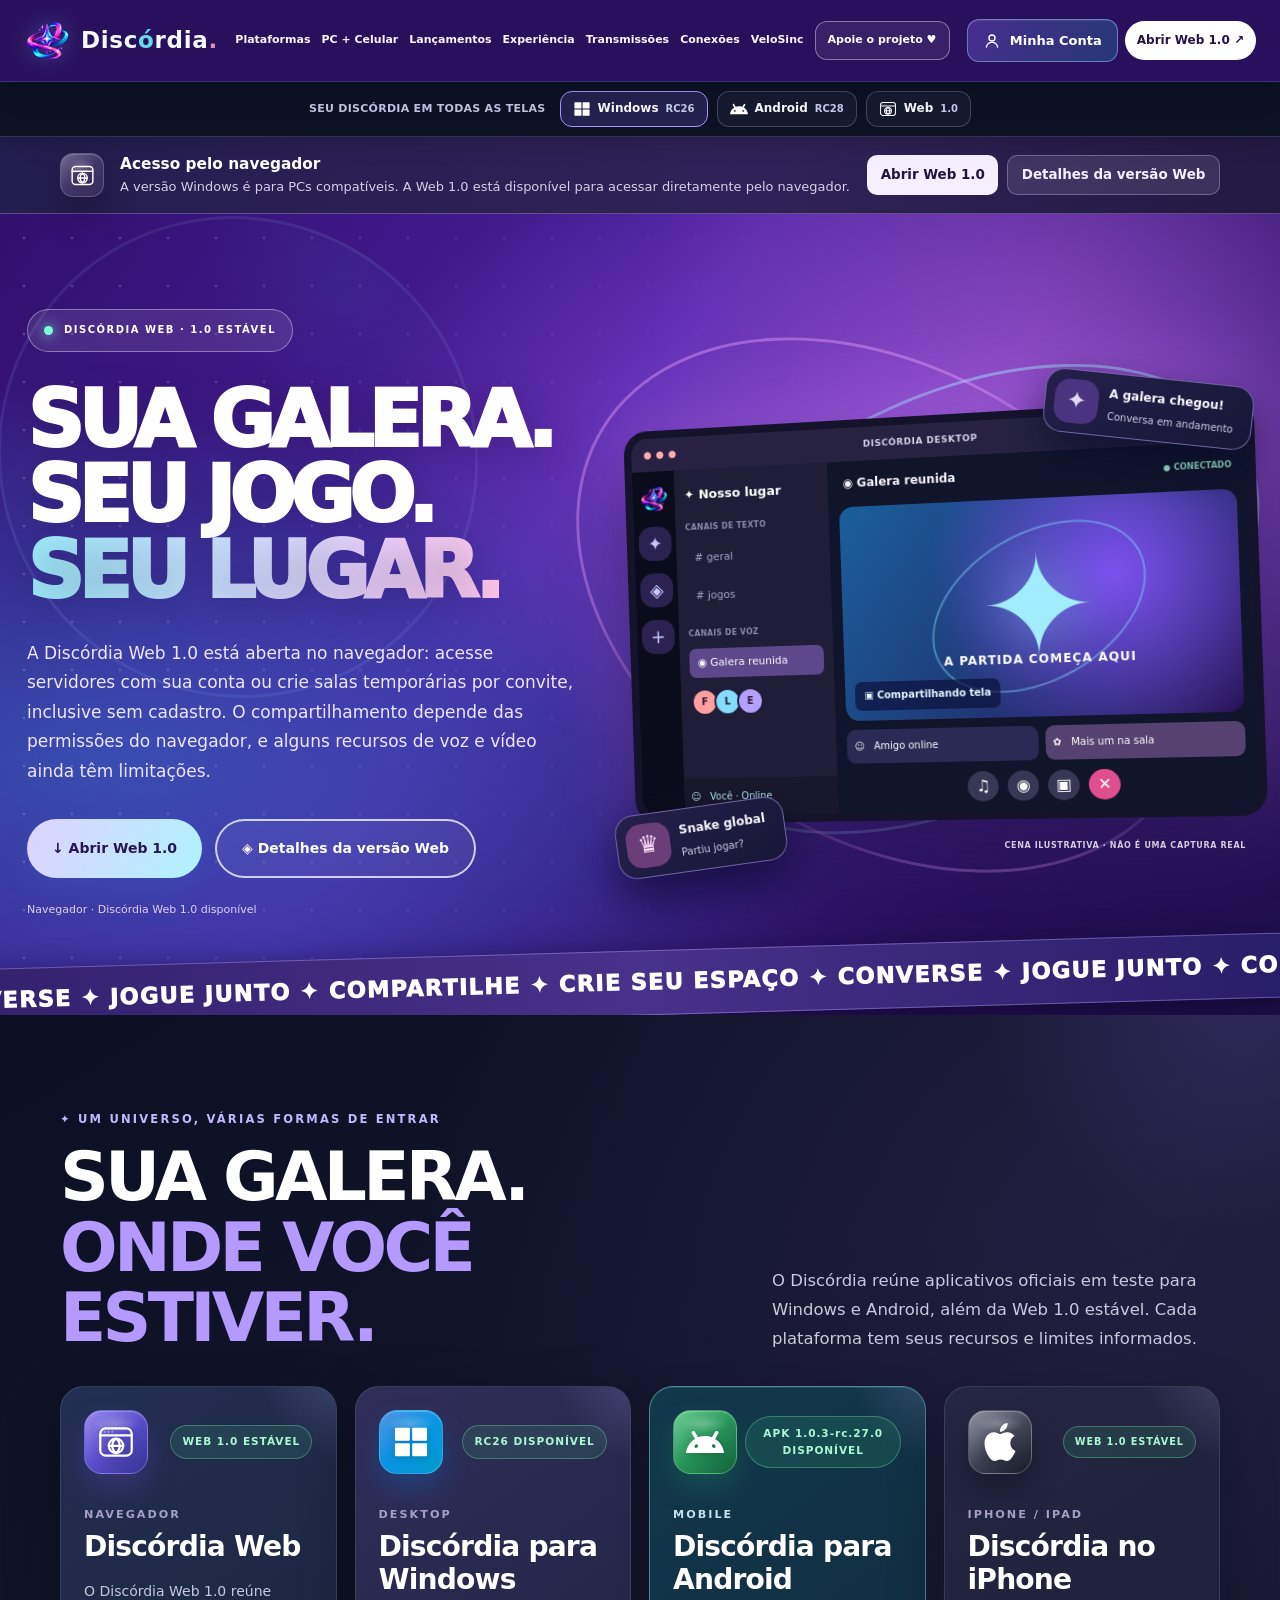
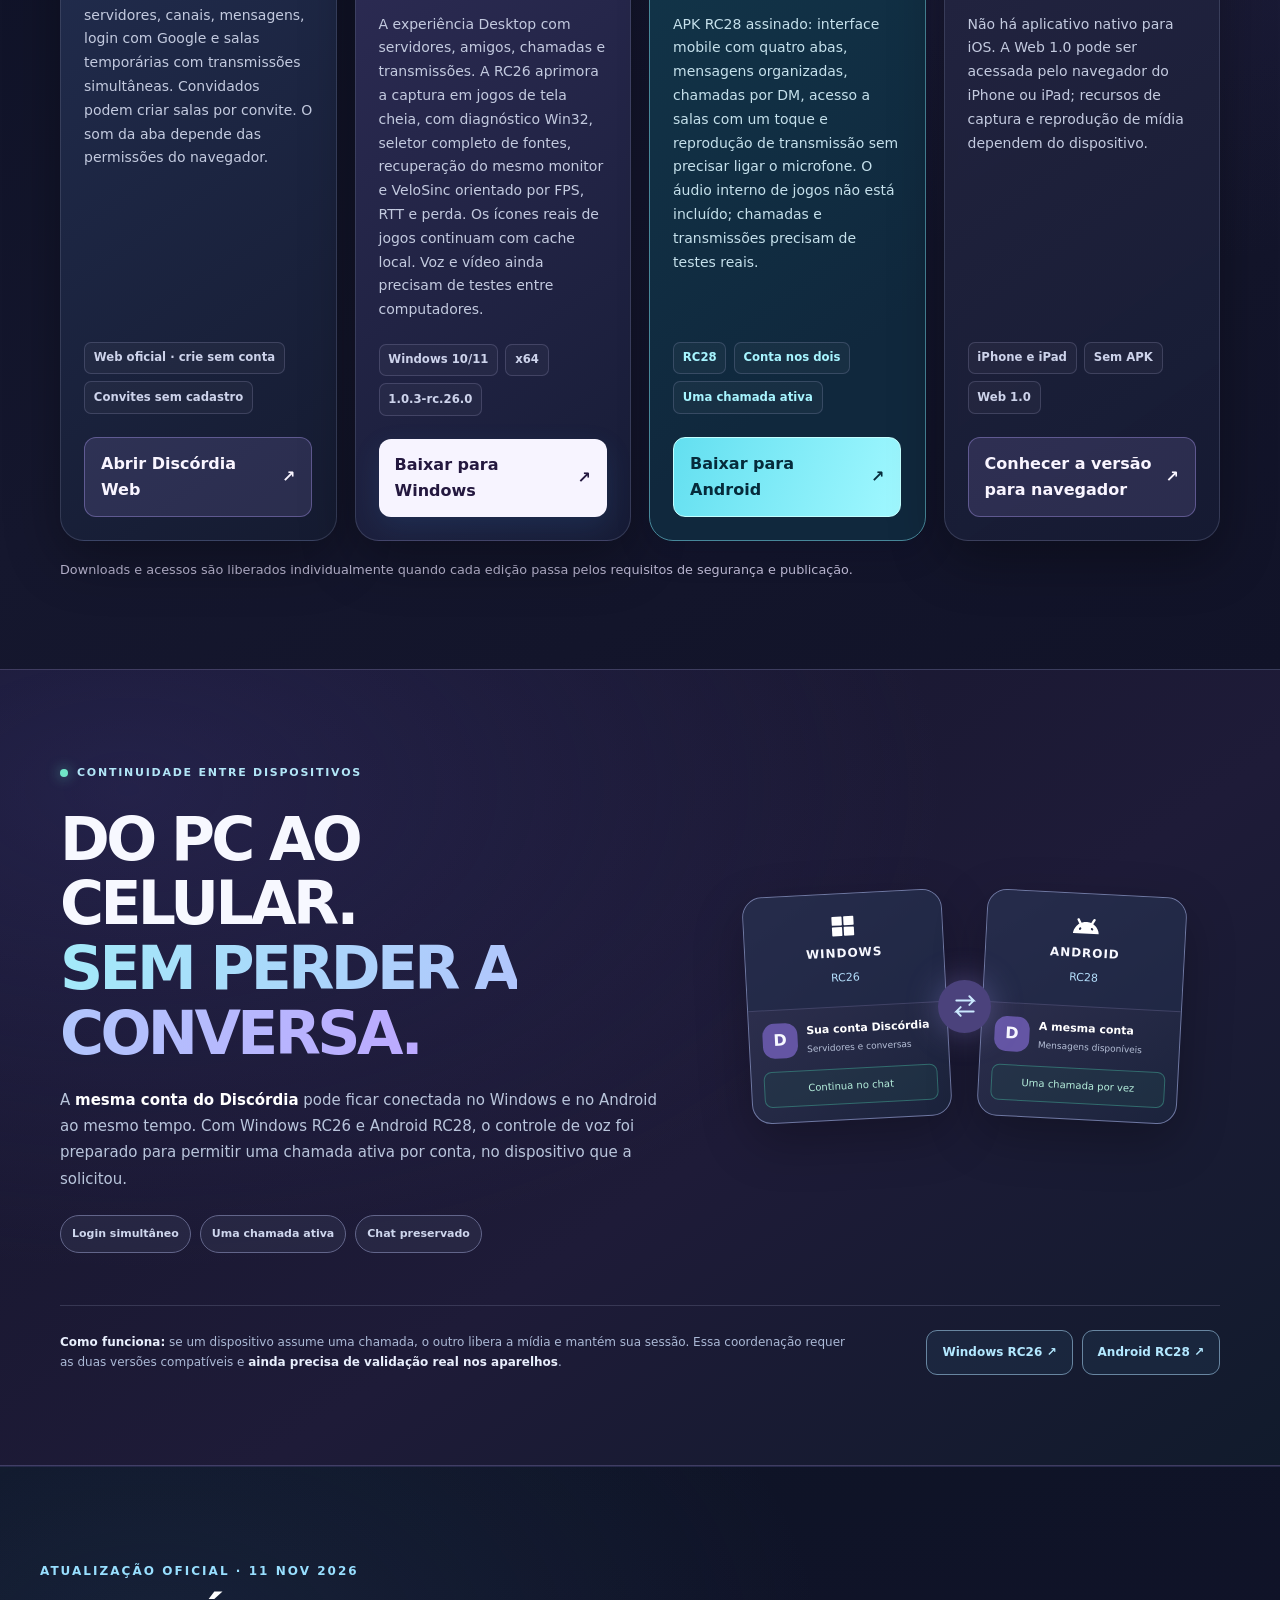
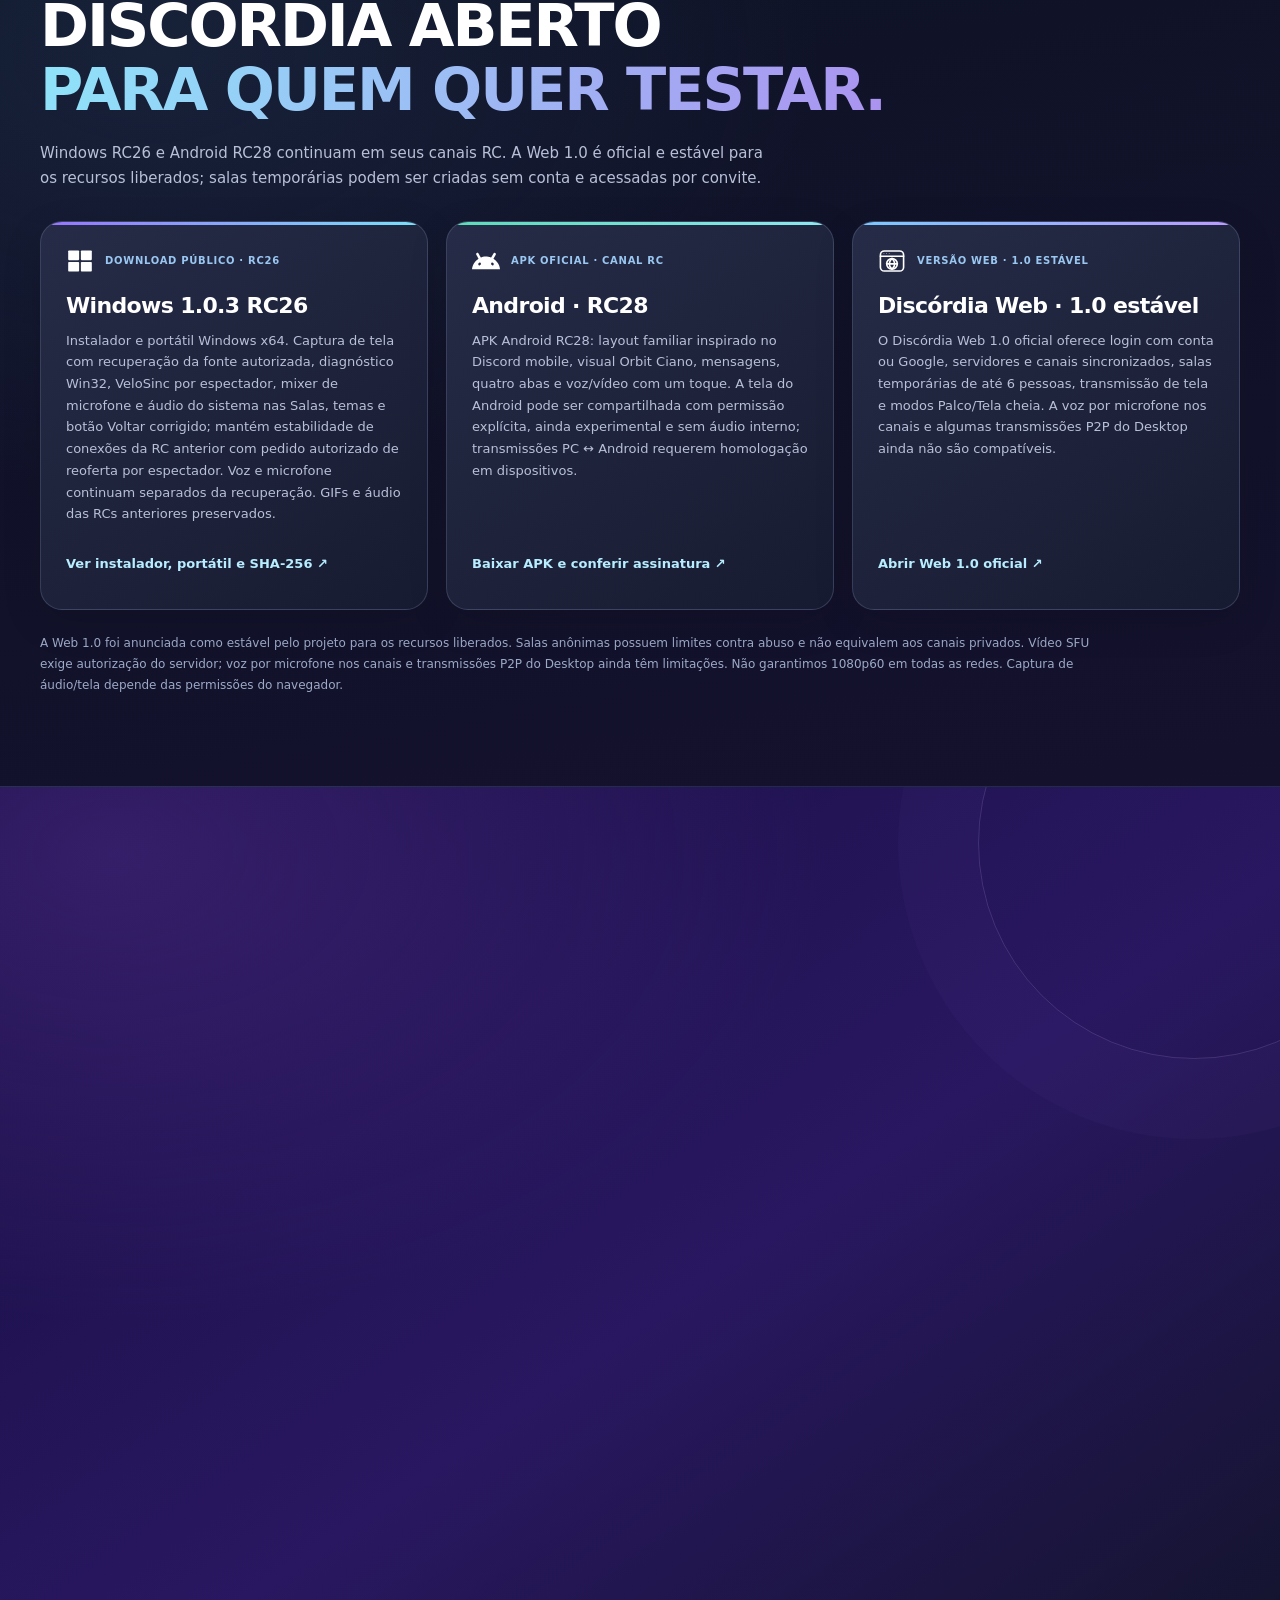
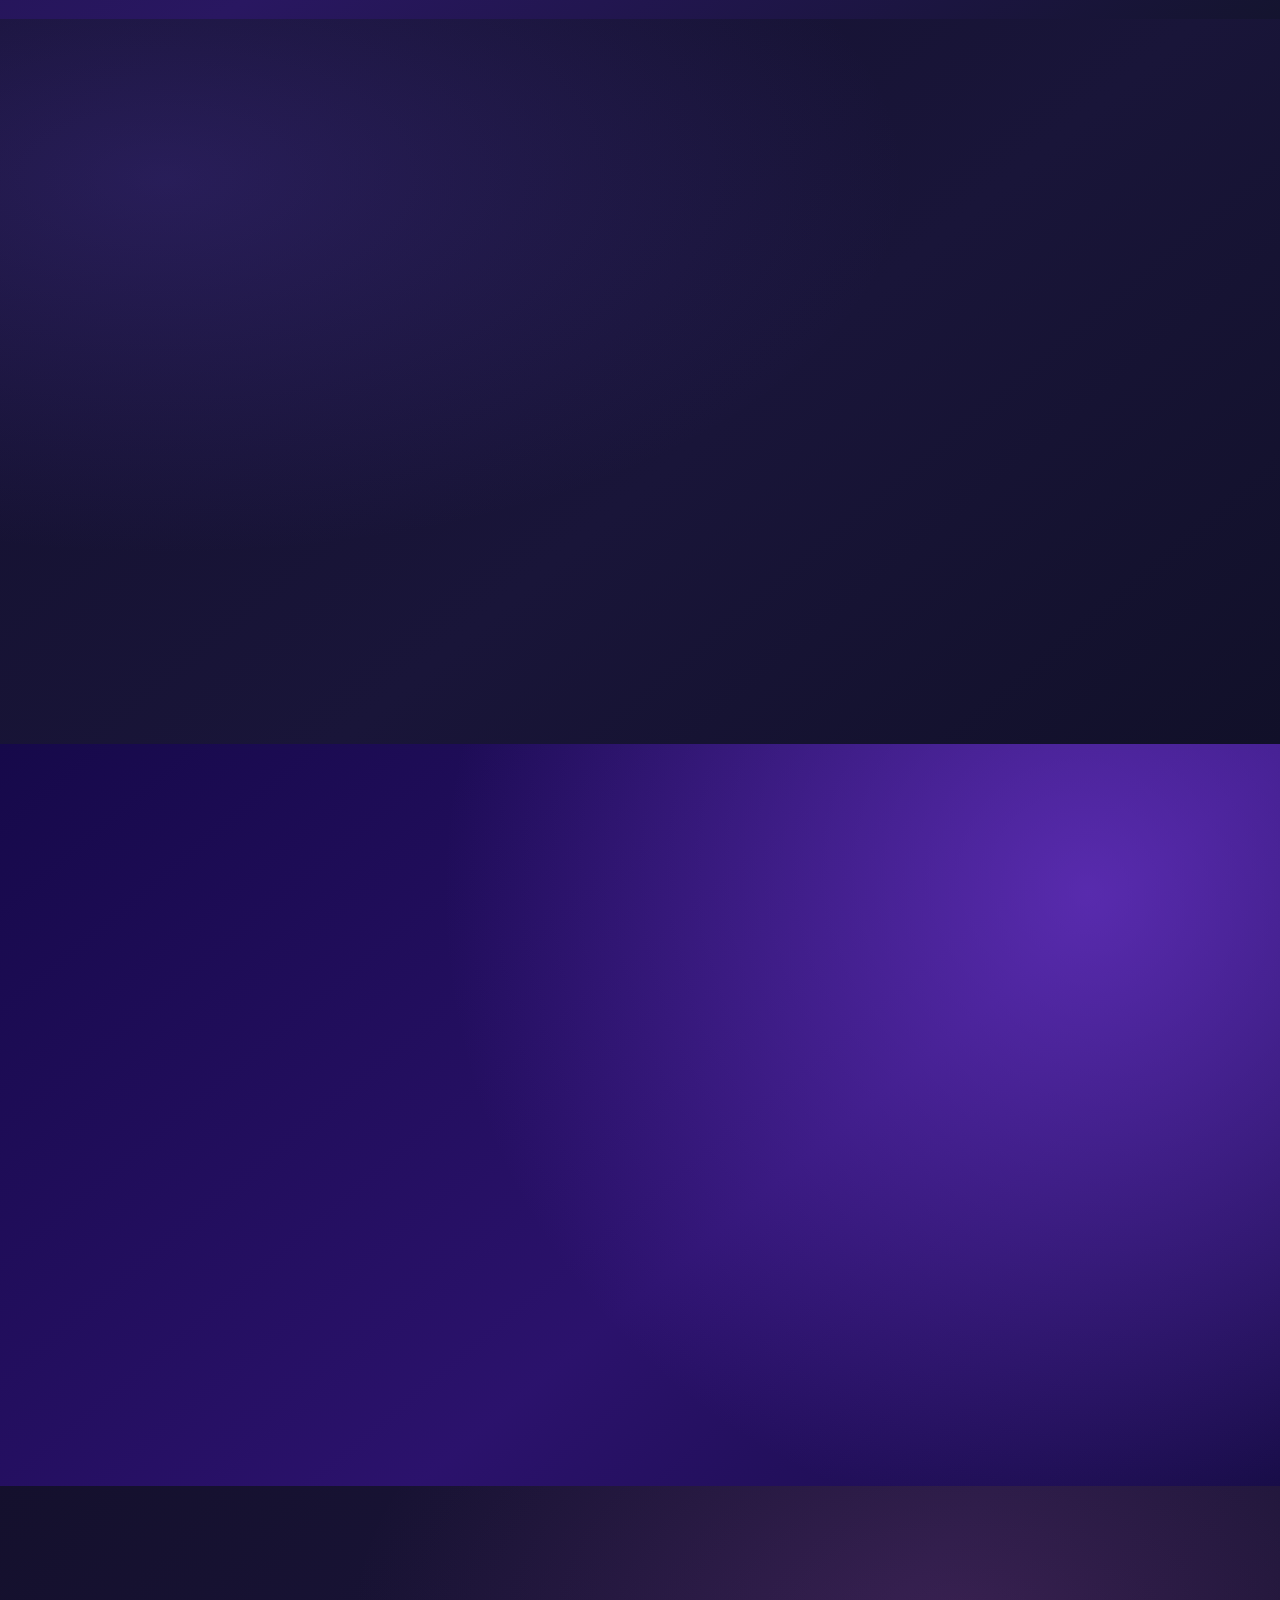
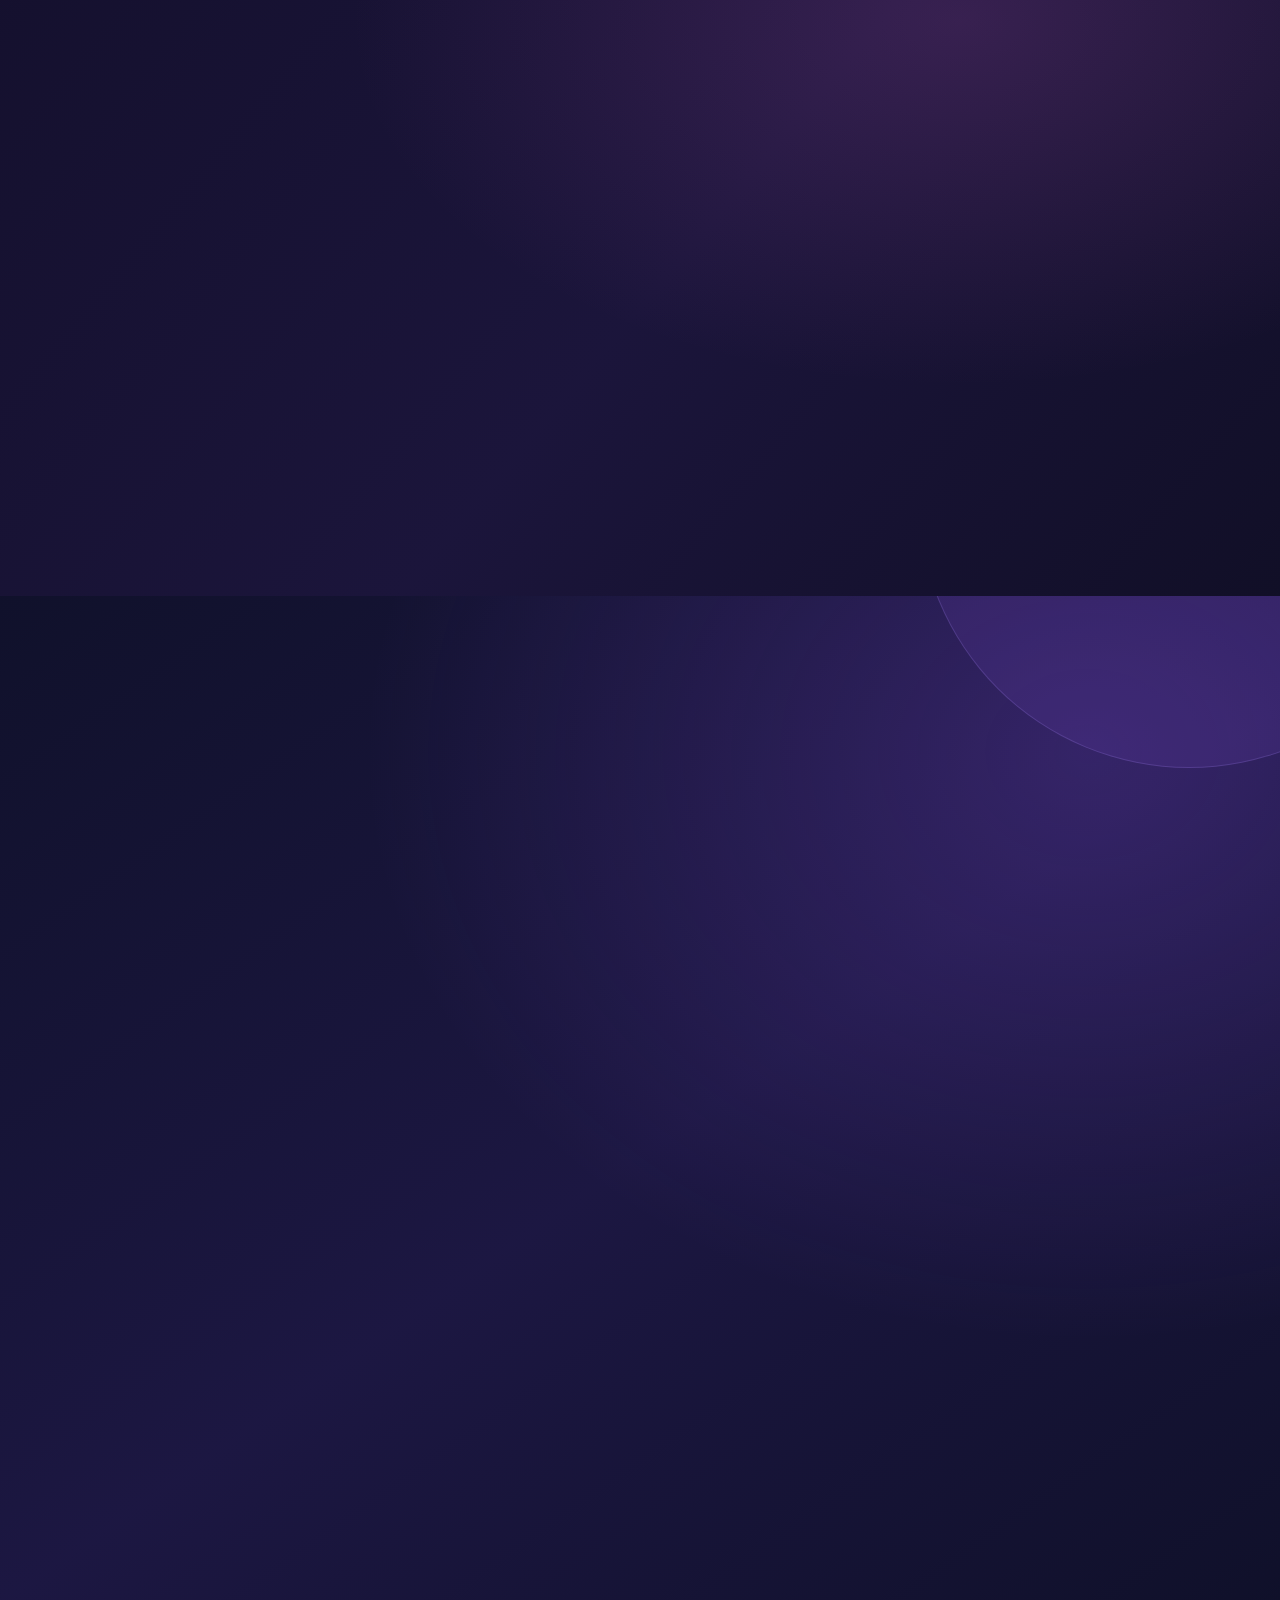
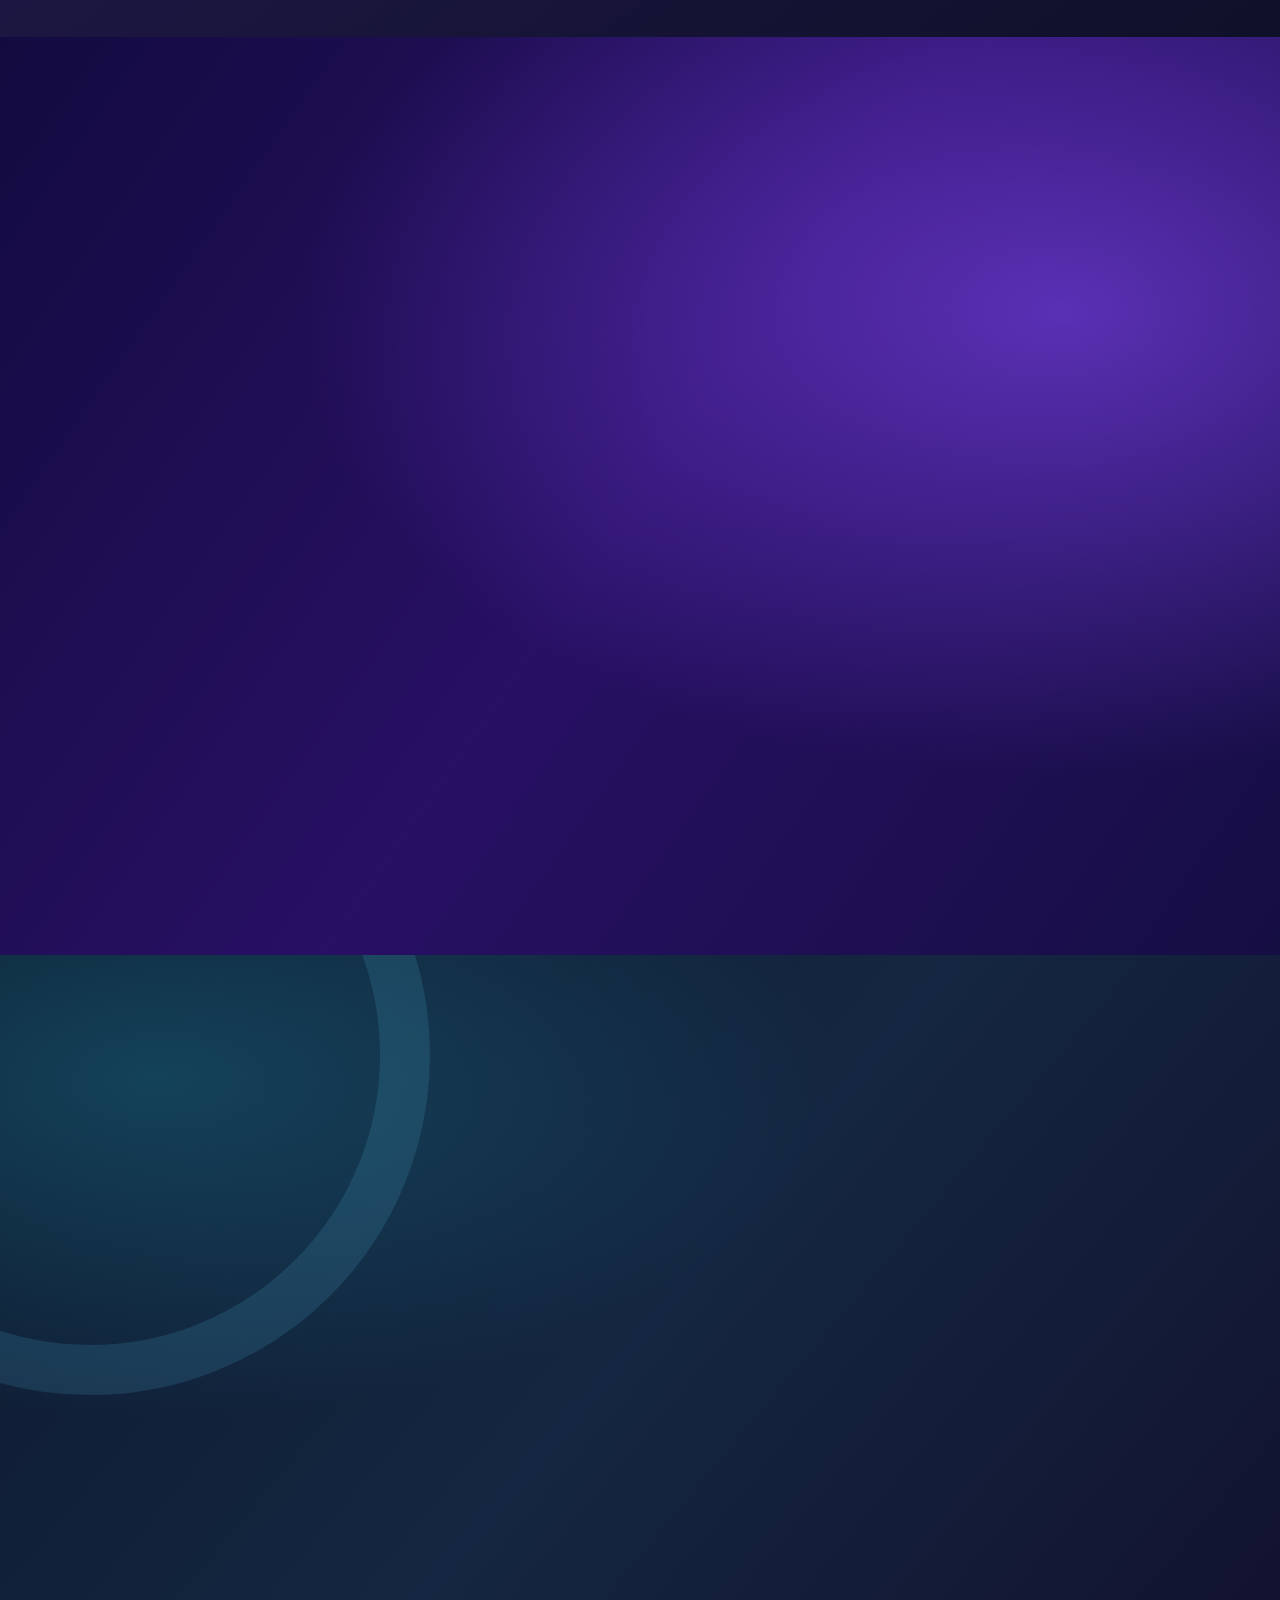
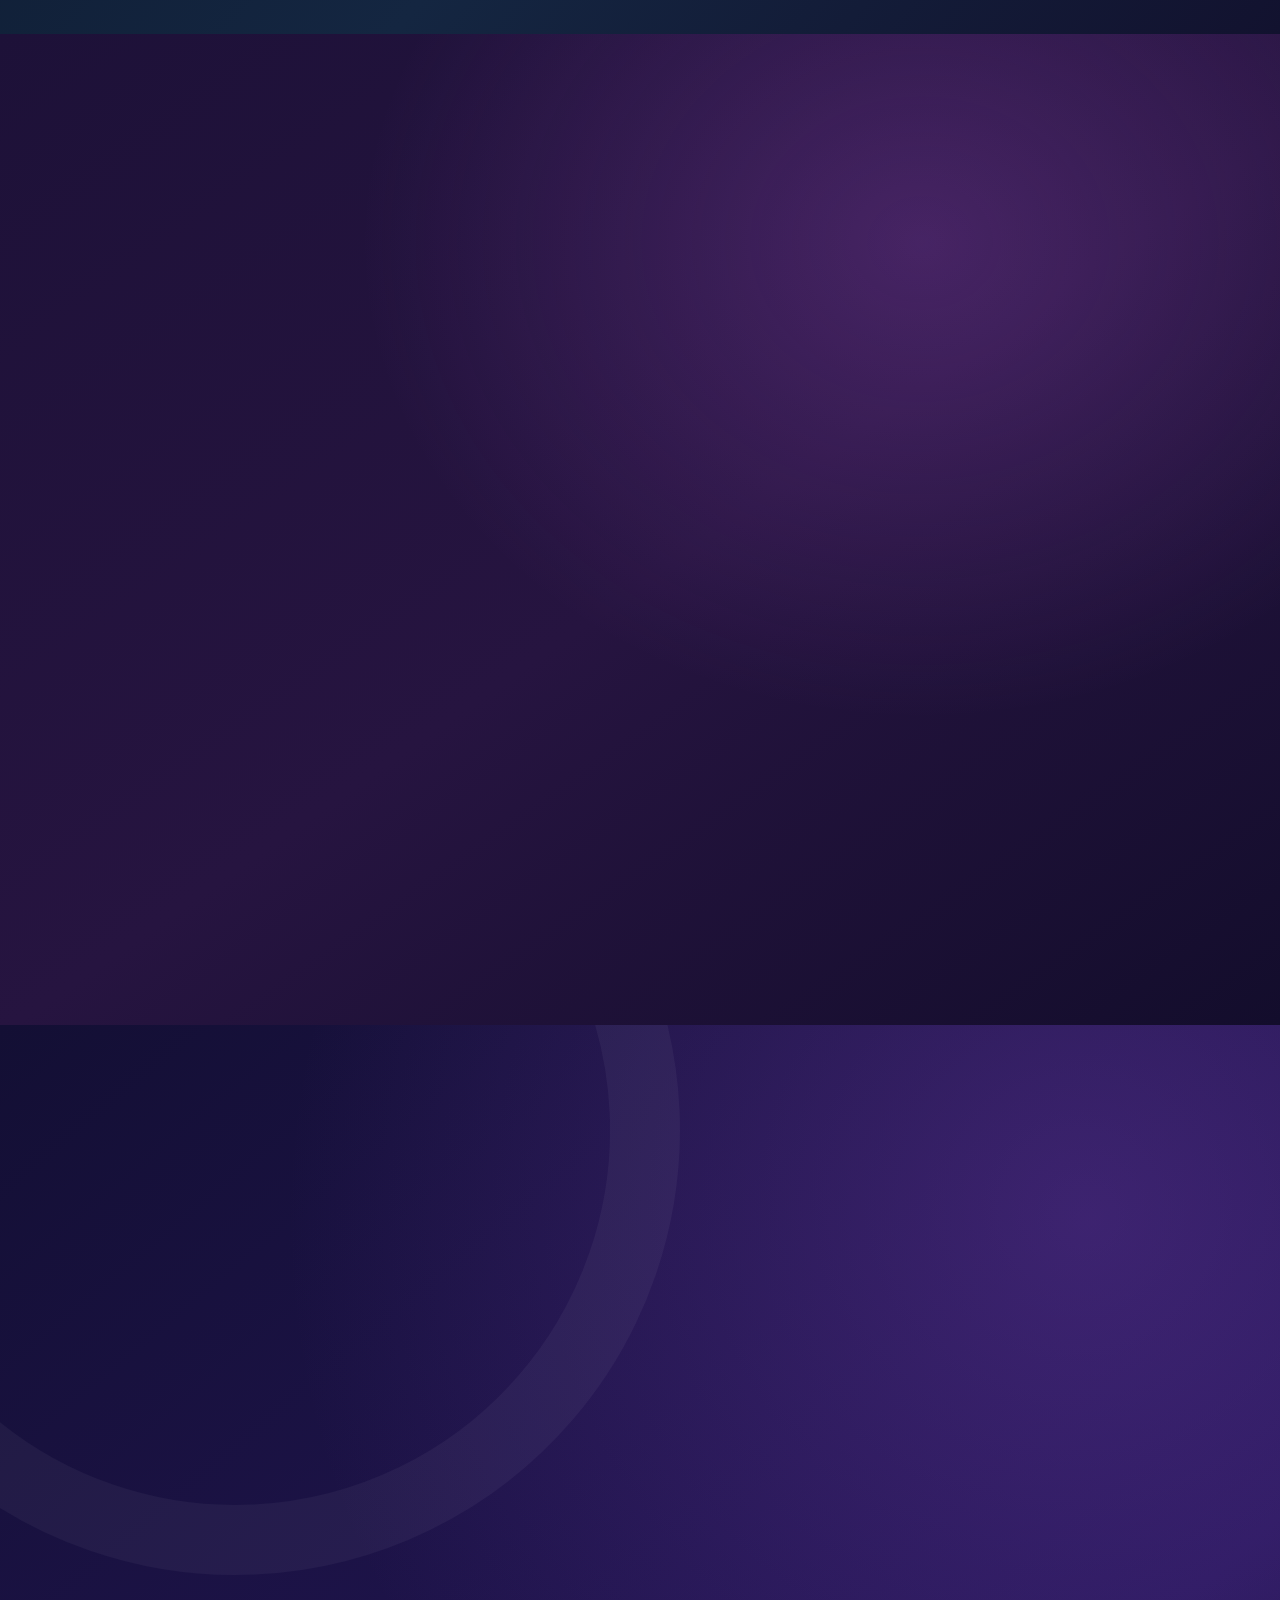
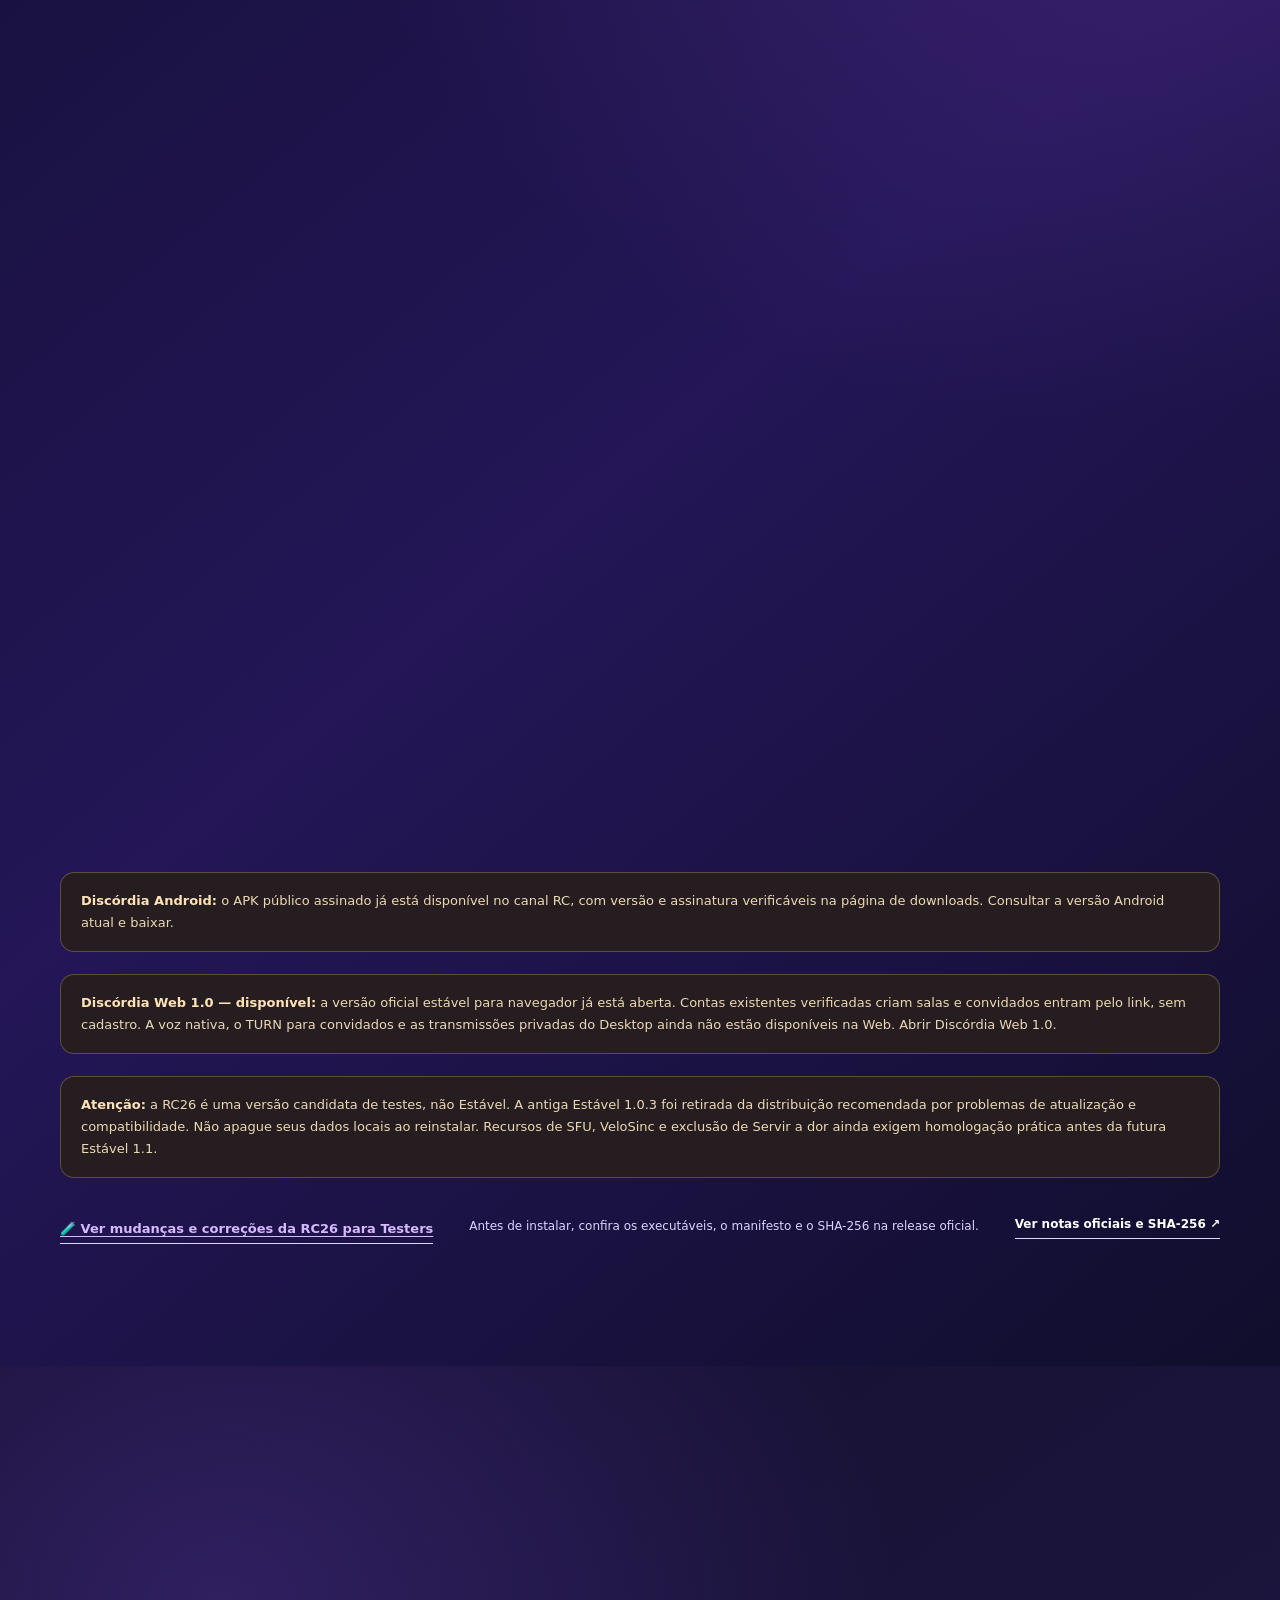
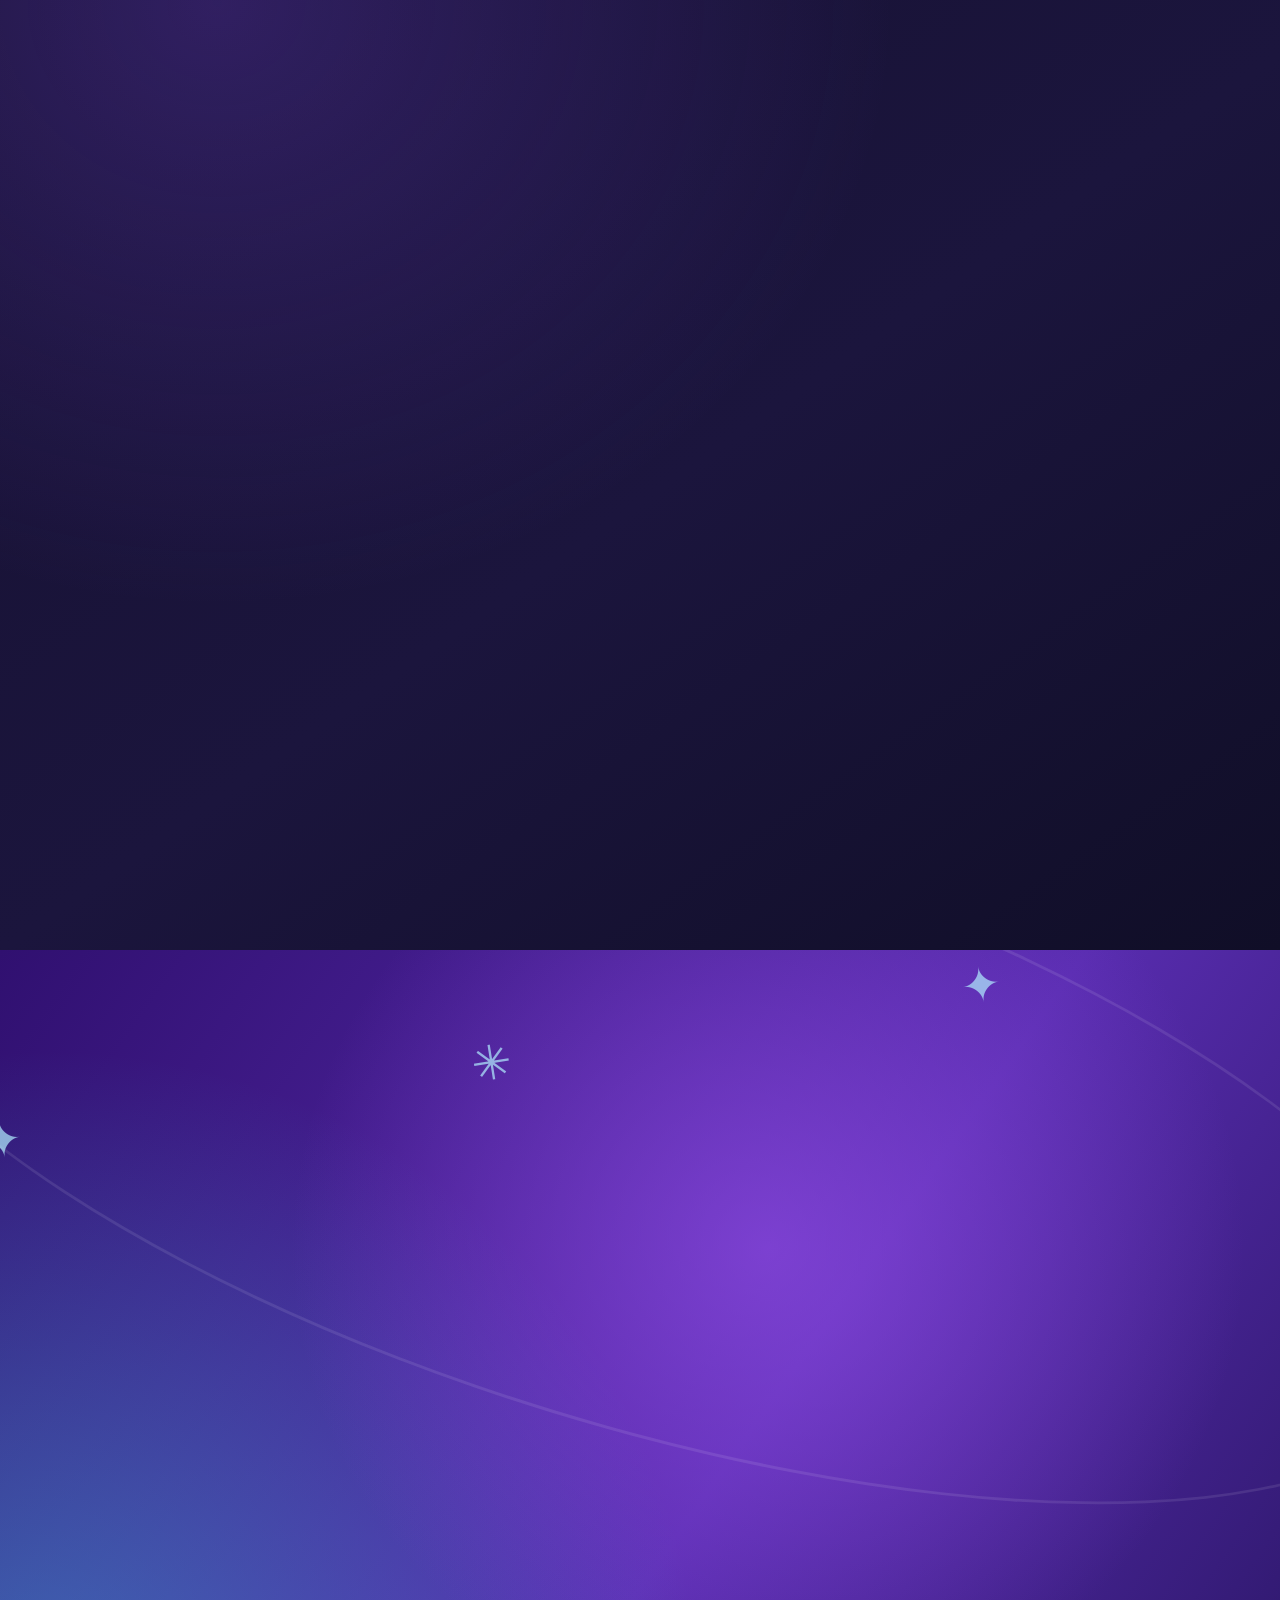
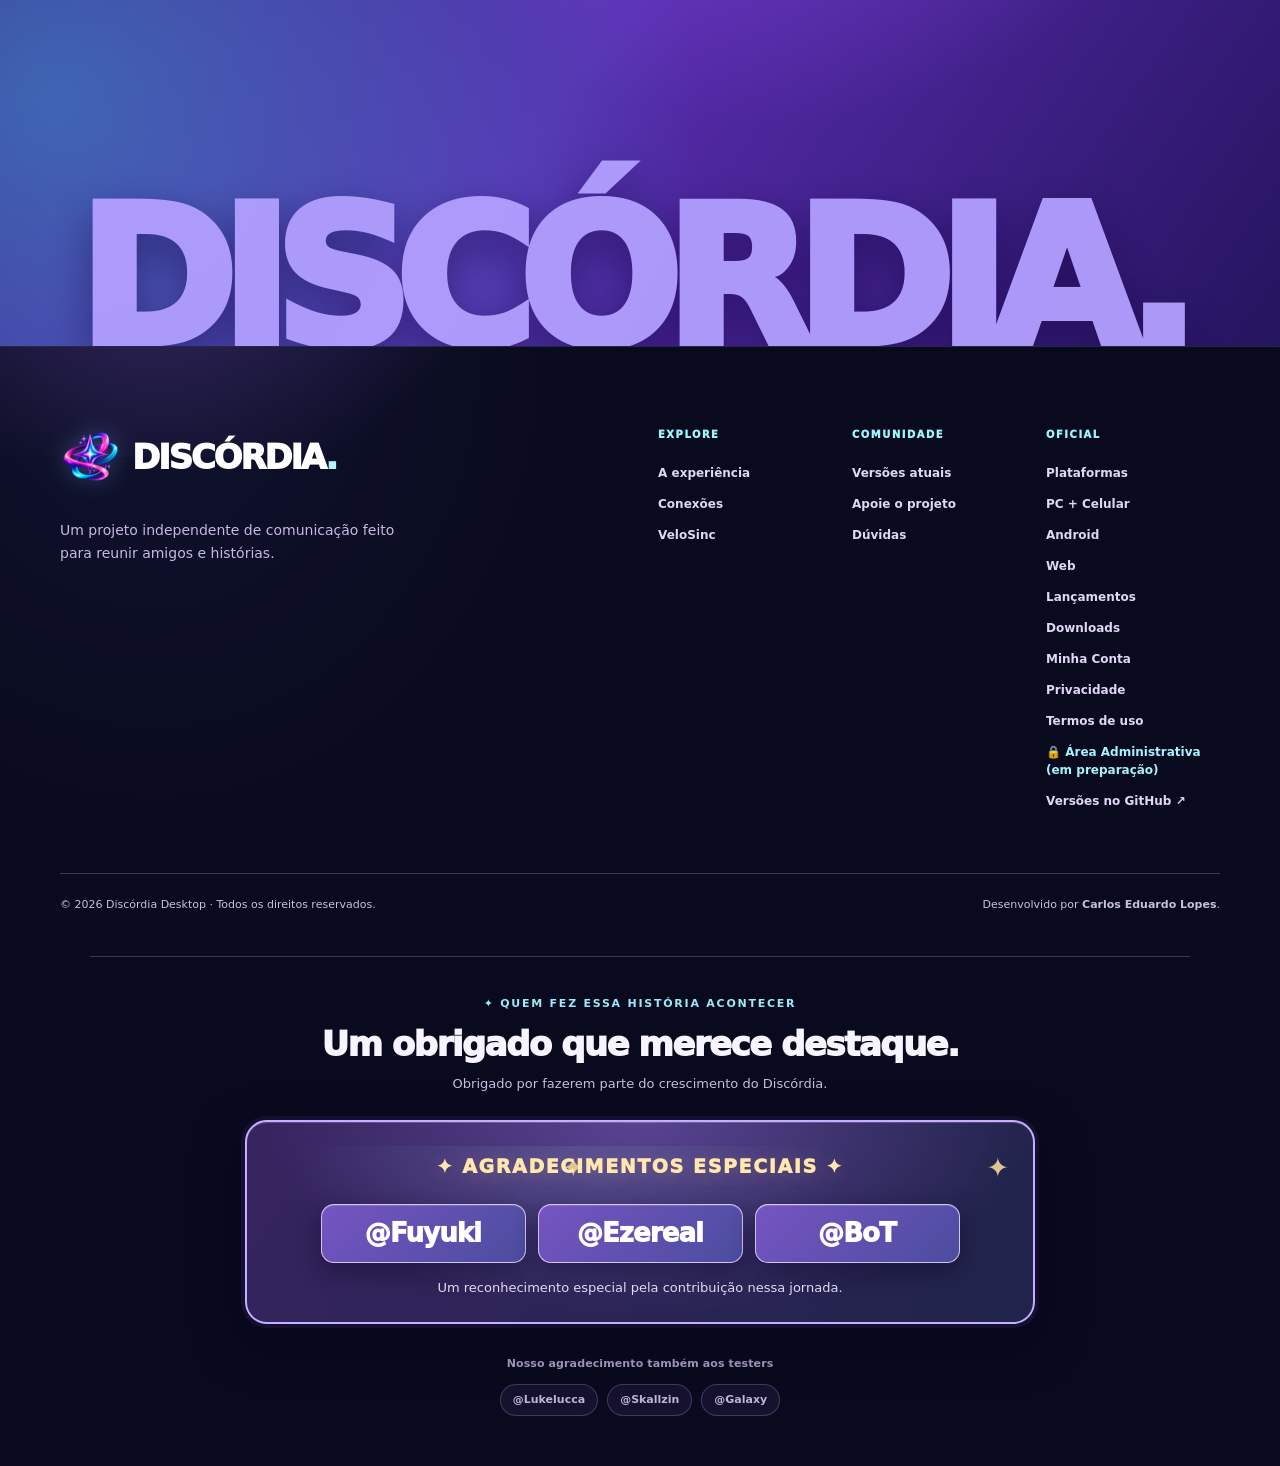
==== index.html @ e5b16519 "site: prepare RC28 Discord-like Android four-tab app and direct calls index.html" ====
<!doctype html>
<html lang="pt-BR">
<head>
<meta charset="utf-8">
<meta name="viewport" content="width=device-width,initial-scale=1">
<meta name="theme-color" content="#0b0d19">
<meta name="description" content="Discórdia para Windows RC26, Android RC28 e Web 1.0 estável. Acesse servidores, salas e transmissões no navegador ou baixe os aplicativos oficiais.">
<meta property="og:title" content="Discórdia Desktop — Seus amigos. Seu universo.">
<meta property="og:description" content="RC26 Windows Testers: Salas no Desktop, ícones reais de jogos, palco, voz e cache offline.">
<meta property="og:type" content="website">
<link rel="canonical" href="https://discordia-ari.pages.dev/">
<meta property="og:url" content="https://discordia-ari.pages.dev/">
<meta property="og:image" content="https://discordia-ari.pages.dev/discordia-identity-2026.webp">
<meta http-equiv="Content-Security-Policy" content="default-src 'none'; script-src 'self'; style-src 'self'; img-src 'self' data: https:; connect-src 'self' https://api.github.com; frame-src https://discordia-contas-573e7.web.app; form-action 'none'; object-src 'none'; base-uri 'self'; upgrade-insecure-requests">
<script src="./legacy-github-pages-redirect.js" data-purpose="legacy-github-pages-redirect"></script>
<link rel="icon" href="./discordia-orbit-app.png" type="image/png">
<link rel="stylesheet" href="./site.css?v=stable102-rc8-20261028">
<link rel="stylesheet" href="./immersive-landing-2026.css?v=full-redesign-20261025">
<link rel="stylesheet" href="./unified-site-2026.css?v=rc17-testers-20261102">
<link rel="stylesheet" href="./dark-finish-2026.css?v=dark-final-20261025">
<link rel="stylesheet" href="./admin-entry.css?v=20261030">
<link rel="stylesheet" href="./site-polish-rc11-20261101.css?v=1">
<script src="./site.js?v=rc26-current-20261111-2" defer></script>
<script src="./account-menu-20261102.js?v=5" defer></script>
<title>Discórdia | Windows, Android e Web · Sua galera em qualquer tela</title>
<link rel="stylesheet" href="./homenagem-testers-especiais-v2-20261101.css">
<link rel="stylesheet" href="./account-entry-20261101.css?v=3">
<link rel="stylesheet" href="./rc17-novidades-20261102.css?v=1">
<link rel="stylesheet" href="./plataformas-20261107.css?v=3">
<link rel="stylesheet" href="./public-release-20261107.css?v=1">
<link rel="stylesheet" href="./site-unified-platforms-20261107.css?v=1">
<link rel="stylesheet" href="./cross-platform-nav-20261107.css?v=1">
<script src="./plataformas-20261107.js?v=8" defer></script>
<link rel="stylesheet" href="./brand-unified-20261108.css">
<link rel="stylesheet" href="./release-showcase-20261110.css?v=2">
<link rel="apple-touch-icon" href="./discordia-orbit-app.png">
<link rel="stylesheet" href="./android/rc27-site-highlights.css?v=rc27-20261111">
</head>
<body class="site26-home">
<a class="skip-link" href="#principal">Pular para o conteúdo</a>
<div class="site-scroll-progress" aria-hidden="true"><span id="site-scroll-progress-bar"></span></div>
<header class="header"><div class="container nav-shell">
  <a href="#inicio" class="brand" aria-label="Discórdia Desktop — início"><img src="./discordia-orbit-app.png" alt="" width="46" height="46"><span>Disc<span class="accent">ó</span>rdia<span class="pink">.</span></span></a>
  <button id="nav-toggle" class="nav-toggle" type="button" aria-controls="nav-main" aria-expanded="false" aria-label="Abrir menu"><span></span><span></span><span></span></button>
  <nav id="nav-main" class="navigation" aria-label="Navegação principal">
    <a href="#plataformas">Plataformas</a><a href="#dois-dispositivos">PC + Celular</a><a href="#acesso-publico">Lançamentos</a><a href="#recursos">Experiência</a><a href="#experiencia">Transmissões</a><a href="#tecnologia">Conexões</a><a href="#velosinc">VeloSinc</a><a class="nav-support" href="#apoie">Apoie o projeto ♥</a><a class="nav-admin-entry" href="https://discordia-admin.netlify.app/" target="_blank" rel="noopener noreferrer" aria-label="Área administrativa em preparação, abre em nova aba"><span aria-hidden="true">🔒</span> Área Admin <small>Em preparação</small></a>
  </nav>
  <div class="nav-actions">
    <div class="nav-account-slot" id="nav-account-slot">
      <a class="nav-account-entry" id="nav-account-entry" href="https://discordia-contas-573e7.web.app/" title="Abrir Minha Conta na mesma aba"
         aria-label="Minha Conta — entrar ou gerenciar sua conta Discórdia na mesma aba">
        <svg viewBox="0 0 24 24" width="18" height="18" fill="none" stroke="currentColor" stroke-width="1.8" stroke-linecap="round" stroke-linejoin="round" aria-hidden="true"><circle cx="12" cy="8" r="4"/><path d="M4.5 20c.9-4.2 3.4-6.2 7.5-6.2s6.6 2 7.5 6.2"/></svg>
        <span class="nav-account-label">Minha Conta</span>
      </a>
      <div class="nav-auth-profile" id="nav-auth-profile" hidden>
        <button class="nav-auth-trigger" id="nav-auth-trigger" type="button" aria-haspopup="menu"
          aria-controls="nav-auth-menu" aria-expanded="false">
          <span class="nav-auth-avatar" id="nav-auth-avatar" aria-hidden="true">D</span>
          <span class="nav-auth-name" id="nav-auth-name">Sua conta</span>
          <span class="nav-auth-arrow" aria-hidden="true">⌄</span>
        </button>
        <div class="nav-auth-menu" id="nav-auth-menu" role="menu" hidden>
          <span class="nav-auth-handle" id="nav-auth-handle"></span>
          <button id="nav-auth-go-account" type="button" role="menuitem">◉ <span>Minha Conta</span></button>
          <button id="nav-auth-signout" class="nav-auth-signout" type="button" role="menuitem">↪ <span>Sair da conta</span></button>
        </div>
      </div>
    </div>
    <a id="device-nav-cta" class="nav-button" href="#downloads">Baixar para Windows <span aria-hidden="true">↗</span></a>
  </div>
</div></header>
<nav class="disc-cross-platform" aria-label="Versões e plataformas do Discórdia">
 <div class="disc-cross-platform-inner">
  <span class="disc-cross-platform-lead">SEU DISCÓRDIA EM TODAS AS TELAS</span>
  <a class="disc-cross-platform-link" href="#downloads" aria-current="page" title="Discórdia Desktop RC26 para Windows"><img src="./platform-icons/windows.svg" alt="" width="18" height="18">Windows <small>RC26</small></a>
  <a class="disc-cross-platform-link" href="./android/" title="Discórdia Android: APK oficial disponível"><img src="./platform-icons/android.svg" alt="" width="18" height="18">Android <small>RC28</small></a>
  <a class="disc-cross-platform-link" href="./web/" title="Discórdia Web pública disponível"><img src="./platform-icons/web.svg" alt="" width="18" height="18">Web <small>1.0</small></a>
 </div>
</nav>
<main id="principal">
<div class="dp-device-prompt" id="device-prompt" hidden role="region" aria-label="Acesso recomendado para seu dispositivo">
 <div class="container dp-device-prompt-inner">
  <span class="dp-device-prompt-icon dp-brand-icon dp-brand-icon--windows" id="device-prompt-icon" aria-hidden="true"><img id="device-prompt-icon-image" src="./platform-icons/windows.svg" alt="" width="24" height="24"></span>
  <div class="dp-device-prompt-copy"><strong id="device-prompt-title"></strong><span id="device-prompt-description"></span></div>
  <div class="dp-device-prompt-actions">
   <a id="device-prompt-cta" class="dp-device-prompt-primary" href="#downloads">Baixar para Windows</a>
   <a id="device-prompt-alternative" class="dp-device-prompt-secondary" href="./web/">Conhecer versão Web</a>
  </div>
 </div>
</div>
  
<section class="n26-hero" id="inicio" aria-labelledby="hero-title">
  <div class="n26-sky" aria-hidden="true"></div>
  <div class="container n26-hero-grid">
    <div class="n26-hero-copy">
      <span class="n26-tag"><span class="n26-live-dot"></span><span id="release-hero-badge">RC26 · VERSÃO CANDIDATA DISPONÍVEL</span></span>
      <h1 id="hero-title">SUA GALERA.<br>SEU JOGO.<br><em>SEU LUGAR.</em></h1>
      <p id="release-hero-description">A <strong>RC26 Windows</strong> adiciona um diagnóstico nativo de jogos em tela cheia e seleção de todos os monitores nas Salas, com prévia e autorização explícita. A captura do Windows recupera a mesma fonte quando falha; o <strong>VeloSinc</strong> adapta qualidade por espectador e o novo mixer protege o microfone. Crie ou entre por convite na própria janela, com espaço para palco, transmissões, microfone, chat, participantes e áudio de tela opcional. Mantém o servidor de convites da Web, sem carregar outra interface ou criar um navegador adicional. Os jogos reconhecidos usam identidade unificada, ícones quadrados e cache local; a presença mantém a arte correta mesmo após leituras periódicas. Preserva as melhorias anteriores de conexão, GIFs, áudio e proteção de memória. <strong>Versão candidata para Testers:</strong> a qualidade entre PCs e o consumo de RAM em sessões longas ainda precisam de testes reais.</p>
      <div class="n26-hero-actions"><a id="device-primary-cta" class="n26-btn n26-btn-white" href="#downloads">↓ Baixar para Windows</a><a id="device-secondary-cta" class="n26-btn n26-btn-outline" href="./web/">◈ Conhecer versão Web</a></div>
      <small id="device-platform-detail">Windows 10 e 11 · v1.0.3-rc.26.0 · Versão candidata · Instalador e portátil</small>
    </div>
    <div class="n26-hero-scene" role="img" aria-label="Ilustração conceitual de uma chamada de voz e transmissão no Discórdia, com amigos em uma sala">
      <div class="n26-scene-ring ring-one"></div><div class="n26-scene-ring ring-two"></div>
      <div class="n26-scene-window">
        <div class="n26-window-top"><span class="n26-dots">● ● ●</span> DISCÓRDIA DESKTOP <span>● ONLINE</span></div>
        <div class="n26-window-inside">
          <div class="n26-window-rail"><img src="./discordia-orbit-app.png" alt="" width="45" height="45"><span>✦</span><span>◈</span><span>+</span></div>
          <div class="n26-window-channels"><strong>✦ Nosso lugar</strong><small>CANAIS DE TEXTO</small><span># geral</span><span># jogos</span><small>CANAIS DE VOZ</small><span class="selected">◉ Galera reunida</span><div class="n26-buddies"><i>F</i><i>L</i><i>E</i></div><div class="n26-me">☺ &nbsp; Você · Online</div></div>
          <div class="n26-window-call"><div class="n26-call-head">◉ Galera reunida <b>● CONECTADO</b></div><div class="n26-video"><span class="n26-video-orbit">✦</span><span class="n26-video-title">A PARTIDA COMEÇA AQUI</span><span class="n26-video-caption">▣ Compartilhando tela</span></div><div class="n26-mini-calls"><span>☺ &nbsp; Amigo online</span><span>✿ &nbsp; Mais um na sala</span></div><div class="n26-call-buttons"><span>♫</span><span>◉</span><span>▣</span><span>✕</span></div></div>
        </div>
      </div>
      <div class="n26-float-chip chip-top"><span>✦</span><strong>A galera chegou!</strong><small>Conversa em andamento</small></div>
      <div class="n26-float-chip chip-bottom"><span>♛</span><strong>Snake global</strong><small>Partiu jogar?</small></div>
      <span class="n26-concept-note">CENA ILUSTRATIVA · NÃO É UMA CAPTURA REAL</span>
    </div>
  </div>
  <div class="n26-ribbon"><span>CONVERSE ✦ JOGUE JUNTO ✦ COMPARTILHE ✦ CRIE SEU ESPAÇO ✦ CONVERSE ✦ JOGUE JUNTO ✦ COMPARTILHE ✦</span></div>
</section>


<section class="dp-platforms" id="plataformas" aria-labelledby="dp-heading">
 <div class="container">
  <div class="dp-header">
   <div><span class="dp-kicker">✦ UM UNIVERSO, VÁRIAS FORMAS DE ENTRAR</span>
   <h2 id="dp-heading">SUA GALERA.<br><em>ONDE VOCÊ ESTIVER.</em></h2></div>
   <p>O Discórdia reúne aplicativos oficiais em teste para Windows e Android, além da Web 1.0 estável. Cada plataforma tem seus recursos e limites informados.</p>
  </div>
  <div class="dp-grid">
   <article class="dp-card dp-windows">
    <div class="dp-card-top"><span class="dp-symbol dp-brand-icon dp-brand-icon--windows" aria-hidden="true"><img src="./platform-icons/windows.svg" alt="" width="38" height="38" loading="lazy"></span><span class="dp-status dp-status-live">RC26 DISPONÍVEL</span></div>
    <p class="dp-overline">DESKTOP</p><h3>Discórdia para Windows</h3>
    <p>A experiência Desktop com servidores, amigos, chamadas e transmissões. A RC26 aprimora a captura em jogos de tela cheia, com diagnóstico Win32, seletor completo de fontes, recuperação do mesmo monitor e VeloSinc orientado por FPS, RTT e perda. Os ícones reais de jogos continuam com cache local. Voz e vídeo ainda precisam de testes entre computadores.</p>
    <div class="dp-tags"><span>Windows 10/11</span><span>x64</span><span>1.0.3-rc.26.0</span></div>
    <a class="dp-cta dp-cta-primary" href="#downloads">Baixar para Windows <span aria-hidden="true">↗</span></a>
   </article>
   <article class="dp-card dp-android">
    <div class="dp-card-top"><span class="dp-symbol dp-brand-icon dp-brand-icon--android" aria-hidden="true"><img src="./platform-icons/android.svg" alt="" width="38" height="38" loading="lazy"></span><span class="dp-status dp-status-live" id="dp-android-status" role="status" aria-live="polite">APK PUBLICADO</span></div>
    <p class="dp-overline">MOBILE</p><h3>Discórdia para Android</h3>
    <p>APK RC28 assinado: interface mobile com quatro abas, mensagens organizadas, chamadas por DM, acesso a salas com um toque e reprodução de transmissão sem precisar ligar o microfone. O áudio interno de jogos não está incluído; chamadas e transmissões precisam de testes reais.</p>
    <div class="dp-tags"><span>RC28</span><span>Conta nos dois</span><span>Uma chamada ativa</span></div>
    <a class="dp-cta dp-cta-secondary" href="./android/">Baixar para Android <span aria-hidden="true">↗</span></a>
   </article>
   <article class="dp-card dp-iphone">
    <div class="dp-card-top"><span class="dp-symbol dp-brand-icon dp-brand-icon--apple" aria-hidden="true"><img src="./platform-icons/apple.svg" alt="" width="38" height="38" loading="lazy"></span><span class="dp-status dp-status-live">WEB 1.0 ESTÁVEL</span></div>
    <p class="dp-overline">IPHONE / IPAD</p><h3>Discórdia no iPhone</h3>
    <p>Não há aplicativo nativo para iOS. A Web 1.0 pode ser acessada pelo navegador do iPhone ou iPad; recursos de captura e reprodução de mídia dependem do dispositivo.</p>
    <div class="dp-tags"><span>iPhone e iPad</span><span>Sem APK</span><span>Web 1.0</span></div>
    <a class="dp-cta dp-cta-secondary" href="./web/">Conhecer a versão para navegador <span aria-hidden="true">↗</span></a>
   </article>
   <article class="dp-card dp-web">
    <div class="dp-card-top"><span class="dp-symbol dp-brand-icon dp-brand-icon--web" aria-hidden="true"><img src="./platform-icons/web.svg" alt="" width="38" height="38" loading="lazy"></span><span class="dp-status dp-status-live">WEB 1.0 ESTÁVEL</span></div>
    <p class="dp-overline">NAVEGADOR</p><h3>Discórdia Web</h3>
    <p>O Discórdia Web 1.0 reúne servidores, canais, mensagens, login com Google e salas temporárias com transmissões simultâneas. Convidados podem criar salas por convite. O som da aba depende das permissões do navegador.</p>
    <div class="dp-tags"><span>Web oficial · crie sem conta</span><span>Convites sem cadastro</span></div>
    <a class="dp-cta dp-cta-secondary" href="https://discordia-web-beta.pages.dev/" target="_blank" rel="noopener noreferrer">Abrir Discórdia Web <span aria-hidden="true">↗</span></a>
   </article>
  </div>
  <p class="dp-disclaimer">Downloads e acessos são liberados individualmente quando cada edição passa pelos requisitos de segurança e publicação.</p>
 </div>
</section>

<section class="sx-cross-device" id="dois-dispositivos" aria-labelledby="sx-cross-title">
 <div class="container sx-cross-wrap">
  <div class="sx-cross-heading">
   <span class="sx-eyebrow"><i aria-hidden="true"></i> CONTINUIDADE ENTRE DISPOSITIVOS</span>
   <h2 id="sx-cross-title">DO PC AO CELULAR.<br><em>SEM PERDER A CONVERSA.</em></h2>
   <p>A <strong>mesma conta do Discórdia</strong> pode ficar conectada no Windows e no Android ao mesmo tempo. Com Windows RC26 e Android RC28, o controle de voz foi preparado para permitir uma chamada ativa por conta, no dispositivo que a solicitou.</p>
   <div class="sx-cross-tags"><span>Login simultâneo</span><span>Uma chamada ativa</span><span>Chat preservado</span></div>
  </div>
  <div class="sx-cross-visual" aria-label="Windows RC26 e Android RC28 conectados com a mesma conta">
   <div class="sx-device sx-device-pc">
    <div class="sx-device-top"><img src="./platform-icons/windows.svg" alt="" width="26" height="26"><strong>WINDOWS</strong><small>RC26</small></div>
    <div class="sx-device-inside"><span class="sx-device-avatar">D</span><div><strong>Sua conta Discórdia</strong><small>Servidores e conversas</small></div></div>
    <span class="sx-device-signal">Continua no chat</span>
   </div>
   <span class="sx-sync-orbit" aria-hidden="true"><svg viewBox="0 0 24 24" width="26" height="26" fill="none" stroke="currentColor" stroke-width="1.8" stroke-linecap="round"><path d="M4 7h16l-4-4m4 4-4 4M20 17H4l4-4m-4 4 4 4"/></svg></span>
   <div class="sx-device sx-device-mobile">
    <div class="sx-device-top"><img src="./platform-icons/android.svg" alt="" width="26" height="26"><strong>ANDROID</strong><small>RC28</small></div>
    <div class="sx-device-inside"><span class="sx-device-avatar">D</span><div><strong>A mesma conta</strong><small>Mensagens disponíveis</small></div></div>
    <span class="sx-device-signal">Uma chamada por vez</span>
   </div>
  </div>
  <div class="sx-cross-foot">
   <p><strong>Como funciona:</strong> se um dispositivo assume uma chamada, o outro libera a mídia e mantém sua sessão. Essa coordenação requer as duas versões compatíveis e <strong>ainda precisa de validação real nos aparelhos</strong>.</p>
   <div class="sx-cross-links">
    <a href="https://github.com/magaskye/discordia/releases/tag/v1.0.3-rc.26.0" target="_blank" rel="noopener noreferrer">Windows RC26 ↗</a>
    <a href="./android/">Android RC28 ↗</a>
   </div>
  </div>
 </div>
</section>
<section class="dl-public-release" id="acesso-publico" aria-labelledby="dl-public-release-title">
 <div class="container dl-public-inner">
  <div class="dl-public-heading">
   <span class="dl-public-eyebrow">ATUALIZAÇÃO OFICIAL · 11 NOV 2026</span>
   <h2 id="dl-public-release-title">DISCÓRDIA ABERTO<br><em>PARA QUEM QUER TESTAR.</em></h2>
   <p>Windows RC26 e Android RC28 continuam em seus canais RC. A Web 1.0 é oficial e estável para os recursos liberados; salas temporárias podem ser criadas sem conta e acessadas por convite.</p>
  </div>
  <div class="dl-public-grid">
   <article class="dl-public-card">
    <div class="dl-public-card-top"><img src="./platform-icons/windows.svg" width="28" height="28" alt=""><span>DOWNLOAD PÚBLICO · RC26</span></div>
    <h3>Windows 1.0.3 RC26</h3><p>Instalador e portátil Windows x64. Captura de tela com recuperação da fonte autorizada, diagnóstico Win32, VeloSinc por espectador, mixer de microfone e áudio do sistema nas Salas, temas e botão Voltar corrigido; mantém estabilidade de conexões da RC anterior com pedido autorizado de reoferta por espectador. Voz e microfone continuam separados da recuperação. GIFs e áudio das RCs anteriores preservados.</p>
    <a href="https://github.com/magaskye/discordia/releases/tag/v1.0.3-rc.26.0" target="_blank" rel="noopener noreferrer">Ver instalador, portátil e SHA-256 ↗</a>
   </article>
   <article class="dl-public-card">
    <div class="dl-public-card-top"><img src="./platform-icons/android.svg" width="28" height="28" alt=""><span>APK OFICIAL · CANAL RC</span></div>
    <h3>Android · RC28</h3>
    <p>APK Android RC28: layout familiar inspirado no Discord mobile, visual Orbit Ciano, mensagens, quatro abas e voz/vídeo com um toque. A tela do Android pode ser compartilhada com permissão explícita, ainda experimental e sem áudio interno; transmissões PC ↔ Android requerem homologação em dispositivos.</p>
    <a href="./android/">Baixar APK e conferir assinatura ↗</a>
   </article>
   <article class="dl-public-card dl-public-card-preview">
    <div class="dl-public-card-top"><img src="./platform-icons/web.svg" width="28" height="28" alt=""><span>VERSÃO WEB · 1.0 ESTÁVEL</span></div>
    <h3>Discórdia Web · 1.0 estável</h3>
    <p>O Discórdia Web 1.0 oficial oferece login com conta ou Google, servidores e canais sincronizados, salas temporárias de até 6 pessoas, transmissão de tela e modos Palco/Tela cheia. A voz por microfone nos canais e algumas transmissões P2P do Desktop ainda não são compatíveis.</p>
    <a href="https://discordia-web-beta.pages.dev/" target="_blank" rel="noopener noreferrer">Abrir Web 1.0 oficial ↗</a>
   </article>
  </div>
  <p class="dl-public-footnote">A Web 1.0 foi anunciada como estável pelo projeto para os recursos liberados. Salas anônimas possuem limites contra abuso e não equivalem aos canais privados. Vídeo SFU exige autorização do servidor; voz por microfone nos canais e transmissões P2P do Desktop ainda têm limitações. Não garantimos 1080p60 em todas as redes. Captura de áudio/tela depende das permissões do navegador.</p>
 </div>
</section>

<section class="rc17-highlights" id="novidades" aria-labelledby="rc17-highlights-title">
  <div class="container">
    <div class="rc17-highlights-heading">
      <div><span class="n27-eyebrow">✦ DESTAQUES · 11 DE NOVEMBRO</span><h2 id="rc17-highlights-title">O QUE HÁ<br><em>DE NOVO.</em></h2></div>
      <p>O Capture Engine da RC26, os ícones de jogos, as melhorias de transmissão e as opções Android e Web — com limites reais de cada versão.</p>
    </div>
    <div class="rc17-highlights-grid">
      <article class="rc17-highlight"><span class="rc17-highlight-icon" aria-hidden="true">▣</span><span class="rc17-highlight-tag">01 / WINDOWS · RC26</span><h3>Capture Engine renovado</h3><p>Diagnóstico da captura em jogos de tela cheia, seleção da fonte autorizada e retomada da mesma janela ou monitor quando o vídeo falha.</p><small>Jogos com anticheat e tela cheia exclusiva podem limitar a captura. Validar em PCs reais.</small></article>
      <article class="rc17-highlight"><span class="rc17-highlight-icon" aria-hidden="true">⚡</span><span class="rc17-highlight-tag">02 / JOGOS E VELOSINC</span><h3>Ícones reais. Vídeo adaptativo.</h3><p>Identidade de jogos unificada, ícones quadrados com cache offline e recuperação de transmissões por espectador; VeloSinc monitora qualidade e gargalos.</p><small>FPS e qualidade dependem da GPU, rede, dispositivo e fonte de captura.</small></article>
      <article class="rc17-highlight"><span class="rc17-highlight-icon" aria-hidden="true">◉</span><span class="rc17-highlight-tag">03 / ANDROID · RC28</span><h3>Mensagens, voz e vídeo no Android</h3><p>Navegação em quatro abas, DMs com botões de voz e vídeo, transmissão sem ativar microfone e barra superior corrigida.</p><small>Áudio interno de jogos não incluído; vídeo PC ↔ Android precisa de testes em celulares reais.</small></article>
      <article class="rc17-highlight"><span class="rc17-highlight-icon" aria-hidden="true">✦</span><span class="rc17-highlight-tag">04 / WEB · 1.0</span><h3>Web estável no navegador</h3><p>Servidores, mensagens, convites, login e salas temporárias sem instalação. Compartilhamento de tela com permissões do navegador.</p><small>Voz em canais e algumas transmissões Desktop não têm paridade completa.</small></article>
    </div>
    <div class="rc17-highlights-bottom"><p><strong>Atualização transparente:</strong> as três plataformas têm ciclos independentes. Os arquivos antigos ficam preservados no GitHub, mas não aparecem como opção principal de instalação.</p><a href="./versoes.html">Ver versões disponíveis ↗</a></div>
  </div>
</section>

<section class="n26-panel n26-panel-lilac" id="recursos" aria-labelledby="n26-voice-title"><div class="container n26-panel-grid">
  <div class="n26-panel-art n26-voice-art">
    <div class="n26-art-label">✦ SALA DA GALERA</div>
    <div class="n26-voice-card"><div class="n26-voice-heading">◉ No canal de voz <b>AO VIVO</b></div><div class="n26-voice-people"><div><span class="n26-emoji p1">☺</span><strong>Cheguei!</strong><small>conectado</small></div><div><span class="n26-emoji p2">✿</span><strong>Bora jogar?</strong><small>conectado</small></div><div><span class="n26-emoji p3">★</span><strong>Tô entrando</strong><small>conectado</small></div></div><div class="n26-waves"><i></i><i></i><i></i><i></i><i></i><i></i><i></i><i></i><i></i><i></i><i></i><i></i></div><div class="n26-voice-foot">♫ VOZ E PRESENÇA <span>● CONECTADOS</span></div></div>
    <span class="n26-spark spark-1">✳</span><span class="n26-spark spark-2">✦</span>
  </div>
  <div class="n26-panel-copy"><span class="n26-overline">01 / A CONVERSA CONTINUA</span><h2 id="n26-voice-title">ENTROU NA SALA?<br><em>JÁ É DA GALERA.</em></h2><p>Aquele papo antes da partida, as risadas no meio do jogo e a conversa que não acaba quando o placar fecha. Fique por perto de quem importa.</p><a href="#tecnologia" class="n26-panel-link">Veja como as conexões funcionam ↗</a></div>
</div></section>

<section class="n26-panel n26-panel-indigo" id="experiencia" aria-labelledby="n26-stream-title"><div class="container n26-panel-grid n26-grid-reverse">
  <div class="n26-panel-copy"><span class="n26-overline">02 / COMPARTILHE A PARTIDA</span><h2 id="n26-stream-title">O JOGO É SEU.<br><em>A TORCIDA É NOSSA.</em></h2><p>Compartilhe jogos, filmes, séries ou trabalho. O VeloSinc adapta a transmissão e avalia rotas alternativas apenas quando necessário, preservando a voz e evitando duplicações desnecessárias.</p><a href="#velosinc" class="n26-panel-link">Conheça o VeloSinc ↗</a></div>
  <figure class="n26-panel-art n26-stream-art"><div class="n26-real-preview"><div class="n26-preview-top">◉ PALCO DO DISCÓRDIA <span>● CONECTADO</span></div><img src="./ui-discordia-v2-preview.svg" width="1200" height="690" loading="lazy" alt="Prévia ilustrativa da interface do aplicativo Discórdia com amigos, canais e transmissões"></div><div class="n26-stream-float sf1">▣ Compartilhando tela</div><div class="n26-stream-float sf2">⚡ VeloSinc em evolução</div><figcaption>PRÉVIA ILUSTRATIVA · FUNÇÕES VARIAM POR VERSÃO</figcaption></figure>
</div></section>

<section class="n26-panel n26-panel-cream" id="personalizacao" aria-labelledby="n26-theme-title"><div class="container n26-panel-grid">
  <div class="n26-panel-art n26-theme-art"><div class="n26-theme-layer layer-back">✦<small>SEU CLIMA</small></div><div class="n26-theme-layer layer-mid">◈<small>SEU ESTILO</small></div><div class="n26-theme-layer layer-front"><img src="./discordia-orbit-app.png" width="120" height="120" loading="lazy" alt=""><span>THEME STUDIO</span><strong>DO SEU JEITO.</strong><small>TEMAS .DISCA · SONS · CORES</small></div><span class="n26-spark spark-3">✳</span></div>
  <div class="n26-panel-copy"><span class="n26-overline">03 / SEU UNIVERSO</span><h2 id="n26-theme-title">NADA DE<br><em>FICAR SEM GRAÇA.</em></h2><p>Personalize o Discórdia com temas .disca, avatar, banner e 26 Selos de Órbita. O Minha Conta e o site oficial agora exibem seu perfil real. E, entre uma conversa e outra, ainda tem Snake global com a galera.</p><a href="#downloads" class="n26-panel-link">Conheça o aplicativo ↗</a></div>
</div></section>
<section class="n27-network" id="tecnologia" aria-labelledby="n27-network-title">
  <div class="container n27-network-head">
    <div><span class="n27-eyebrow">CONEXÕES INTELIGENTES · EM EVOLUÇÃO</span><h2 id="n27-network-title">CADA PARTIDA.<br><em>UMA CONEXÃO QUE ACOMPANHA.</em></h2></div>
    <p>O Discórdia combina caminhos diferentes para conectar os amigos e compartilhar a experiência. Cada modo tem sua função — e a rota disponível depende da rede, da versão e da infraestrutura.</p>
  </div>
  <div class="container n27-route-stage" role="group" aria-label="Ilustração conceitual das conexões P2P, TURN e SFU">
    <div class="n27-route-origin"><img src="./discordia-orbit-app.png" width="80" height="80" loading="lazy" alt=""><strong>VOCÊ</strong><small>Compartilhando</small></div>
    <div class="n27-route-lines" aria-hidden="true"><span></span><span></span><span></span></div>
    <div class="n27-route-cards">
      <article><span class="n27-route-number">01 / DIRETO</span><strong>P2P</strong><p>Conexão entre dispositivos, quando possível.</p><span class="n27-route-indicator">◉ CONVERSA E MÍDIA</span></article>
      <article><span class="n27-route-number">02 / RESERVA</span><strong>TURN</strong><p>Retransmissão quando a ligação direta não é viável.</p><span class="n27-route-indicator">◉ CONVERSA E MÍDIA</span></article>
      <article><span class="n27-route-number">03 / DISTRIBUIÇÃO</span><strong>SFU</strong><p>Transmissão de vídeo e som da tela para espectadores autorizados, conforme o recurso habilitado.</p><span class="n27-route-indicator">◉ TRANSMISSÃO</span></article>
    </div>
  </div>
  <p class="container n27-tech-note">Representação ilustrativa. O microfone permanece nos caminhos P2P/TURN; as funções SFU dependem da versão e dos testes de homologação.</p>
</section>

<section class="n27-velosinc" id="velosinc" aria-labelledby="n27-vs-title">
  <div class="container n27-velosinc-grid">
    <div class="n27-velosinc-copy">
      <span class="n27-eyebrow">APRESENTANDO UMA TECNOLOGIA DO PROJETO</span>
      <span class="n27-vs-wordmark">Velo<span>Sinc</span><i>✦</i></span>
      <h2 id="n27-vs-title">NÃO BASTA ENVIAR.<br><em>PRECISA CHEGAR BEM.</em></h2>
      <p>O VeloSinc está sendo desenvolvido para acompanhar a qualidade da transmissão tanto de quem envia quanto de quem recebe — ajudando a identificar gargalos e escolher ajustes compatíveis com cada sessão.</p>
      <div class="n27-vs-chips"><span>MONITORAMENTO</span><span>TRANSMISSÃO</span><span>RECEPÇÃO</span><span>RECUPERAÇÃO</span></div>
      <small>Em desenvolvimento e testes. Não garante ganho de FPS, eliminações de atraso ou disponibilidade de todos os recursos.</small>
    </div>
    <div class="n27-velosinc-stage" role="img" aria-label="Ilustração abstrata de quadros de vídeo viajando do transmissor para a tela do receptor">
      <div class="n27-stage-grid"></div>
      <div class="n27-media-panel"><span>CAPTURA</span><div><b>▧</b><strong>QUADROS</strong></div><small>TRANSMISSOR</small></div>
      <div class="n27-media-trail" aria-hidden="true"><i></i><i></i><i></i><i></i><i></i></div>
      <div class="n27-media-panel destination"><span>EXIBIÇÃO</span><div><b>▷</b><strong>IMAGEM</strong></div><small>RECEPTOR</small></div>
      <div class="n27-monitor">✦ VELOSINC · MONITORANDO</div>
    </div>
  </div>
</section>

<section class="n27-journey" id="historico" aria-labelledby="n27-journey-title">
  <div class="container n27-journey-inner">
    <span class="n27-eyebrow">A GENTE CONTINUA CONSTRUINDO</span>
    <h2 id="n27-journey-title">FEITO COM AMIGOS.<br><em>MELHOR A CADA VERSÃO.</em></h2>
    <p>O Discórdia evoluiu com os testes da comunidade. Hoje você encontra a RC26 para Windows, a RC28 para Android e a Web 1.0. A futura edição Estável 1.1 do Desktop só será anunciada após seus próprios testes de qualidade e segurança.</p>
    <div class="n27-journey-tags" aria-label="Áreas de evolução"><span>✦ VOZ E PRESENÇA</span><span>▣ TRANSMISSÕES</span><span>◈ TEMAS .DISCA</span><span>♛ SNAKE GLOBAL</span></div>
    <a class="n27-link" href="./versoes.html">Conhecer o histórico completo de versões ↗</a>
  </div>
</section>

<section class="n27-support" id="apoie" aria-labelledby="n27-support-title">
  <div class="container n27-support-layout">
    <div class="n27-support-art" aria-hidden="true"><div class="n27-support-orbit"></div><img src="./discordia-orbit-app.png" width="230" height="230" loading="lazy" alt=""><span class="n27-heart">♥</span><span class="n27-spark-a">✦</span><span class="n27-spark-b">✳</span></div>
    <div class="n27-support-copy">
      <span class="n27-eyebrow">APOIO VOLUNTÁRIO · EM PREPARAÇÃO</span>
      <h2 id="n27-support-title">O FUTURO DA GALERA<br><em>SE CONSTRÓI JUNTO.</em></h2>
      <p>Somos um projeto independente. Quando a campanha estiver aprovada, quem quiser poderá ajudar com infraestrutura, backups e melhorias. Conversas, voz e funcionalidades essenciais continuarão gratuitas.</p>
      <div class="n27-goal"><span>META MENSAL PROPOSTA</span><strong>R$ 200 <small>/ mês</small></strong><small>Valor preliminar de planejamento, não uma arrecadação atual ou uma despesa comprovada.</small></div>
      <a href="./apoie.html" class="n27-support-action">Conheça nosso plano de apoio <span aria-hidden="true">↗</span></a>
      <small>Contribuições ainda não estão disponíveis. O APOIA.se depende da aprovação do cadastro.</small>
    </div>
  </div>
</section>

<section class="n27-downloads" id="downloads" aria-labelledby="downloads-heading">
 <div class="container">
   <div class="n27-downloads-head">
     <div><span class="n27-eyebrow">SUA PRÓXIMA PARTIDA COMEÇA AQUI</span><h2 id="downloads-heading">BORA ENTRAR<br><em>NO DISCÓRDIA?</em></h2><p><strong>Baixe a RC26 para Windows</strong> (10/11 x64). Diagnóstico nativo de tela cheia, seleção de fontes nas Salas, recuperação de quadros, VeloSinc por espectador e mixer de áudio aprimorado; mantém as correções anteriores de ícones e memória. A interface de servidores e chamadas permanece no Desktop. <strong>Pré-release: a integração de salas e a transmissão ainda devem ser testadas entre computadores reais.</strong></p></div>
     <span class="n27-release-status" id="release-status" role="status" aria-live="polite">RC26 publicada · Versão candidata</span>
   </div>
   <div class="n27-download-grid disc-current-downloads">
     <article class="n27-download-card is-rc" id="rc-download-card">
       <div class="n27-download-card-top"><span>✦ PARA QUEM TESTA</span><b>RC26 / TESTERS</b></div>
       <div class="n27-download-art" aria-hidden="true"><span>↗</span><strong>RC26</strong><i>✦</i></div>
       <h3>Discórdia RC26 · Versão candidata.</h3><p>Captura recupera a mesma janela ou monitor autorizado; diagnóstico Win32 orienta jogos em tela cheia. Salas ganham seletor com prévias, áudio misturado com prioridade do microfone e VeloSinc por espectador. Captura e FPS em jogos protegidos ainda dependem de teste real.</p>
       <strong class="download-version" id="rc-version">v1.0.3-rc.26.0 · Versão candidata · Windows x64</strong>
       <div class="download-actions"><a id="rc-installer" class="btn primary" href="https://github.com/magaskye/discordia/releases/download/v1.0.3-rc.26.0/Discordia-1.0.3-rc.26.0-Instalador-x64.exe">Baixar instalador RC26 ↗</a><a id="rc-portable" class="secondary-link" href="https://github.com/magaskye/discordia/releases/download/v1.0.3-rc.26.0/Discordia-1.0.3-rc.26.0-Portatil-x64.exe">Baixar versão portátil ↗</a></div>
       <small>Pré-lançamento para testers. Se você já utiliza o canal Testers, a RC26 poderá chegar pelo atualizador oficial, respeitando a disponibilidade dos arquivos e as permissões do Windows. A edição portátil avisa quando há nova versão, sem instalar automaticamente. Próxima Estável: 1.1 após homologação.</small>
     </article>
     <article class="n27-download-card is-android" id="android-download-card">
       <div class="n27-download-card-top"><span>◉ NO SEU CELULAR</span><b>ANDROID · RC28</b></div>
       <div class="n27-download-art" aria-hidden="true"><span>↗</span><strong>ANDROID</strong><i>◉</i></div>
       <h3>Discórdia para Android</h3><p>APK RC28 assinado com navegação intuitiva, DMs, videochamadas, salas e tela ao vivo sem exigir microfone. Sem áudio interno de jogos.</p>
       <strong class="download-version">v1.0.3-rc.28.0 · Android · APK</strong>
       <div class="download-actions"><a class="btn primary" href="./android/">Baixar APK oficial ↗</a><a class="secondary-link" href="https://github.com/magaskye/discordia/releases/tag/android-v1.0.3-rc.28.0" target="_blank" rel="noopener noreferrer">Ver assinatura e SHA-256 ↗</a></div>
       <small>Publicado no canal de testes Android. O APK não funciona no iPhone; use a versão Web para iOS.</small>
     </article>
     <article class="n27-download-card is-web" id="web-download-card">
       <div class="n27-download-card-top"><span>✧ SEM INSTALAÇÃO</span><b>WEB · 1.0 ESTÁVEL</b></div>
       <div class="n27-download-art" aria-hidden="true"><span>↗</span><strong>WEB</strong><i>✧</i></div>
       <h3>Discórdia no navegador</h3><p>Abra uma sala temporária, convide amigos por link e use compartilhamento de tela e áudio opcional, conforme o navegador permitir.</p>
       <strong class="download-version">1.0 estável · Windows, Android, iPhone e iPad</strong>
       <div class="download-actions"><a class="btn primary" href="https://discordia-web-beta.pages.dev/" target="_blank" rel="noopener noreferrer">Abrir Web ↗</a><a class="secondary-link" href="./web/">Conhecer recursos ↗</a></div>
       <small>Versão estável. Salas Web não espelham automaticamente canais privados ou transmissões do aplicativo Desktop.</small>
     </article>
   </div>
   <div role="note" class="n27-compatibility-alert"><strong>Discórdia Android:</strong> o APK público assinado já está disponível no canal RC, com versão e assinatura verificáveis na página de downloads. <a href="./android/">Consultar a versão Android atual e baixar</a>.</div>
   <div role="note" class="n27-compatibility-alert"><strong>Discórdia Web 1.0 — disponível:</strong> a versão oficial estável para navegador já está aberta. Contas existentes verificadas criam salas e convidados entram pelo link, sem cadastro. A voz nativa, o TURN para convidados e as transmissões privadas do Desktop ainda não estão disponíveis na Web. <a href="https://discordia-web-beta.pages.dev/" target="_blank" rel="noopener noreferrer">Abrir Discórdia Web 1.0</a>.</div>
   <div role="note" class="n27-compatibility-alert"><strong>Atenção:</strong> a RC26 é uma versão candidata de testes, não Estável. A antiga Estável 1.0.3 foi retirada da distribuição recomendada por problemas de atualização e compatibilidade. Não apague seus dados locais ao reinstalar. Recursos de SFU, VeloSinc e exclusão de Servir a dor ainda exigem homologação prática antes da futura Estável 1.1.</div>
   <div class="n27-download-foot"><a class="disc-rc21-notes-link" href="https://github.com/magaskye/discordia/releases/tag/v1.0.3-rc.26.0">🧪 Ver mudanças e correções da RC26 para Testers</a><span id="release-hint">RC26 é a edição Windows para Testers. Versões antigas não são destacadas aqui. Executáveis, rc.yml e SHA-256 estão na release oficial.</span><a href="https://github.com/magaskye/discordia/releases/tag/v1.0.3-rc.26.0" target="_blank" rel="noopener noreferrer">Ver notas oficiais e SHA-256 ↗</a></div>
 </div>
</section>
<section class="n27-faq" id="perguntas" aria-labelledby="faq-heading">
 <div class="container n27-faq-grid">
  <div class="n27-faq-intro"><span class="n27-eyebrow">TUDO O QUE VOCÊ PRECISA SABER</span><h2 id="faq-heading">PERGUNTAS?<br><em>A GENTE RESPONDE.</em></h2><p>Algumas informações importantes para começar a usar o Discórdia com tranquilidade.</p><span class="n27-faq-decoration" aria-hidden="true">?</span></div>
  <div class="n27-faq-items">
    <details><summary>A versão Web está aberta para todos?</summary><p>Sim, a Discórdia Web está em https://discordia-web-beta.pages.dev/ e não pede código de testers. Você pode criar uma sala sem conta e convidar amigos pelo link; contas verificadas também podem criar e entrar em salas. Cadastro novo, TURN para convidados e espelhamento direto de transmissões dos canais privados do Desktop ainda não estão disponíveis. Salas temporárias têm streaming independente, com áudio condicionado às permissões do navegador e do anfitrião.</p></details>
    <details><summary>Posso convidar alguém sem conta para uma transmissão do Desktop?</summary><p>Sim, você pode criar uma sala separada na Web e compartilhar a tela ali. A pessoa sem conta pode assistir pelo link. Esse convite não espelha automaticamente uma transmissão de canal privado do Desktop; as funções nativas dependem da versão instalada.</p></details>
    <details><summary>Em quais computadores posso usar?</summary><p>O Discórdia Desktop foi desenvolvido para Windows 10 e 11, em computadores x64. O desempenho de chamadas, câmera e compartilhamento depende do equipamento e da conexão.</p></details>
    <details><summary>Qual a diferença entre instalador e portátil?</summary><p>O instalador adiciona o aplicativo ao Windows. A edição portátil pode ser executada sem uma instalação tradicional. Consulte sempre as instruções de cada Release.</p></details>
    <details><summary>O que é a RC26?</summary><p>É a revisão Windows 1.0.3-rc.26.0 com sala integrada na mesma janela, reconhecimento da identidade da conta no serviço Web e GIFs sempre animados. Servidores privados continuam sob autenticação normal. A estabilidade da mídia ainda precisa de homologação.</p></details>
    <details><summary>Como confirmar se o download é oficial?</summary><p>Use os links para o GitHub Releases oficial e confira o SHA-256 publicado junto da versão. Se o Windows exibir um aviso de editor não verificado, confira a origem do arquivo; não desative proteções do sistema.</p></details>
    <details><summary>Como meu avatar aparece no site oficial?</summary><p>Entre pelo <a href="https://discordia-contas-573e7.web.app/">Minha Conta</a> e use <strong>Voltar ao site</strong>. Seu avatar, nome e @ID aparecem no cabeçalho da mesma aba. A exibição é visual; seus dados privados continuam protegidos pelo login no portal.</p></details>
     <details><summary>O Audio Guardian garante o som em todos os PCs?</summary><p>Ainda não. A RC26 ajusta o buffer PCM e tenta recuperar interrupções de áudio sem reiniciar a voz, mas qualidade, latência e cortes precisam ser avaliados em cada computador.</p></details>
     <details><summary>O VeloSinc já está completo?</summary><p>Não. O VeloSinc continua evoluindo em versões de testes e depende de homologação. As ilustrações do site explicam a ideia, não comprovam que todas as funções estão disponíveis.</p></details>
    <details><summary>Já posso contribuir pelo APOIA.se?</summary><p>A campanha está em preparação e depende da verificação documental da plataforma. Enquanto isso, a página <a href="./apoie.html">Apoie o projeto</a> explica a proposta, sem solicitar pagamento.</p></details>
    <details><summary>E a privacidade?</summary><p>Você pode ler as informações de tratamento de dados na nossa <a href="./privacidade.html">página de privacidade</a>.</p></details>
  </div>
 </div>
</section>
<section class="n26-final" id="comunidade" aria-labelledby="n26-final-title">
 <div class="n26-final-stars" aria-hidden="true">✦ &nbsp; ✳ &nbsp; ✦ &nbsp; ✳ &nbsp; ✦</div>
 <div class="container n26-final-content">
  <img src="./discordia-orbit-app.png" width="106" height="106" alt="" loading="lazy">
  <span>AGORA É COM VOCÊ</span>
  <h2 id="n26-final-title">A PRÓXIMA<br>HISTÓRIA COMEÇA<br><em>NA SUA GALERA.</em></h2>
  <p>Uma conversa pode virar amizade. Uma partida pode render histórias. Bora fazer isso acontecer?</p>
  <a class="n26-btn n26-btn-white" href="#downloads">↓ Baixar o Discórdia</a>
 </div>
 <strong class="n26-final-wordmark" aria-hidden="true">DISCÓRDIA.</strong>
</section>
</main>
<footer class="n27-footer">
 <div class="container n27-footer-head">
   <div class="n27-footer-logo"><a href="#inicio" aria-label="Discórdia — início"><img src="./discordia-orbit-app.png" alt="" width="60" height="60"><span>DISCÓRDIA<span class="n27-footer-dot">.</span></span></a><p>Um projeto independente de comunicação feito para reunir amigos e histórias.</p></div>
   <div class="n27-footer-links"><div><strong>EXPLORE</strong><a href="#recursos">A experiência</a><a href="#tecnologia">Conexões</a><a href="#velosinc">VeloSinc</a></div><div><strong>COMUNIDADE</strong><a href="./versoes.html">Versões atuais</a><a href="./apoie.html">Apoie o projeto</a><a href="#perguntas">Dúvidas</a></div><div><strong>OFICIAL</strong><a href="#plataformas">Plataformas</a><a href="#dois-dispositivos">PC + Celular</a><a href="./android/">Android</a><a href="./web/">Web</a><a href="#acesso-publico">Lançamentos</a><a href="#downloads">Downloads</a><a href="https://discordia-contas-573e7.web.app/">Minha Conta</a><a href="./privacidade.html">Privacidade</a><a href="./termos.html">Termos de uso</a><a class="footer-admin-entry" href="https://discordia-admin.netlify.app/" target="_blank" rel="noopener noreferrer" aria-label="Área administrativa em preparação, abre em nova aba">🔒 Área Administrativa (em preparação)</a><a href="https://github.com/magaskye/discordia/releases" target="_blank" rel="noopener noreferrer">Versões no GitHub ↗</a></div></div>
 </div>
 <div class="container n27-footer-bottom"><span>© 2026 Discórdia Desktop · Todos os direitos reservados.</span><span>Desenvolvido por <strong>Carlos Eduardo Lopes</strong>.</span></div>
 <div class="container n27-footer-testers" aria-label="Homenagem aos testers do Discórdia">
  <span class="n27-testers-eyebrow">✦ QUEM FEZ ESSA HISTÓRIA ACONTECER</span>
  <h2 class="n27-footer-testers-title">Um obrigado que merece destaque.</h2>
  <p class="n27-testers-intro">Obrigado por fazerem parte do crescimento do Discórdia.</p>
  <div class="n27-testers-special" aria-label="Agradecimentos especiais">
    <strong class="n27-testers-special-label">✦ AGRADECIMENTOS ESPECIAIS ✦</strong>
    <div class="n27-testers-special-names">
      <span>@Fuyuki</span><span>@Ezereal</span><span>@BoT</span>
    </div>
    <p>Um reconhecimento especial pela contribuição nessa jornada.</p>
  </div>
  <div class="n27-testers-community" aria-label="Agradecimento aos demais testers">
    <span class="n27-testers-community-label">Nosso agradecimento também aos testers</span>
    <div class="n27-testers-names">
      <span>@Lukelucca</span><span>@Skallzin</span><span>@Galaxy</span>
    </div>
  </div>
</div>
</footer>
<a id="site-back-top" class="site-back-top" href="#inicio" aria-label="Voltar ao topo" hidden><span class="site-back-top-arrow" aria-hidden="true">↑</span><span class="site-back-top-label">Voltar ao topo</span></a>
</body>
</html>
---- site.css ----
:root{color-scheme:dark;--bg:#0b0d19;--card:#171c2e;--ink:#f6f8ff;--muted:#a8afc2;--cyan:#64dbeb;--purple:#a993f5;--pink:#e88bcb}
*{box-sizing:border-box}html{scroll-behavior:smooth;scroll-padding-top:95px}body{margin:0;background:var(--bg);color:var(--ink);font:400 16px/1.65 system-ui,-apple-system,"Segoe UI",sans-serif;-webkit-font-smoothing:antialiased;overflow-x:hidden}
a{color:inherit;text-decoration:none}button{font:inherit;cursor:pointer}img{max-width:100%}h1,h2,h3,p{margin-top:0}h1,h2,h3{line-height:1.16;letter-spacing:-.05em}p{color:var(--muted)}:focus-visible{outline:3px solid var(--cyan);outline-offset:4px}::selection{background:var(--cyan);color:#121727}
.container{width:min(1160px,calc(100% - 48px));margin-inline:auto}.skip-link{position:fixed;left:16px;top:-100px;background:var(--cyan);color:#101827;padding:10px 16px;z-index:100;border-radius:9px}.skip-link:focus{top:12px}
.header{height:82px;position:relative;z-index:40;background:#101422e8;border-bottom:1px solid #ffffff12;backdrop-filter:blur(18px)}.nav-shell{height:100%;display:flex;align-items:center;gap:30px}
.brand{display:inline-flex;align-items:center;gap:11px;font-size:24px;letter-spacing:-.06em;font-weight:900;white-space:nowrap}.brand img{object-fit:contain;filter:drop-shadow(0 0 11px #6a9dea50)}.accent{color:var(--cyan)}.pink{color:var(--pink)}
.navigation{display:flex;gap:26px;align-items:center;margin-left:auto}.navigation a{color:#bec6d8;font-size:13px;font-weight:700;transition:color .2s}.navigation a:hover,.footer-links a:hover{color:var(--cyan)}
.nav-button{white-space:nowrap;padding:11px 14px;background:linear-gradient(110deg,#69d9eb,#ab93e8);border-radius:10px;color:#111527;font-size:12px;font-weight:850}.nav-button span{margin-left:5px}.nav-toggle{display:none}
.hero{position:relative;isolation:isolate;background:radial-gradient(ellipse at 78% 45%,#32275550,transparent 45%),linear-gradient(160deg,#13192d,#0b0d19 65%);padding:112px 0 113px;overflow:hidden}
.ambient{position:absolute;z-index:-1;border-radius:100%;pointer-events:none;filter:blur(90px)}.ambient-1{background:#2377b241;width:400px;height:350px;left:-220px;top:75px}.ambient-2{background:#9748a239;width:370px;height:350px;right:-175px;bottom:35px}
.hero-grid{display:grid;grid-template-columns:.94fr 1.06fr;align-items:center;gap:45px}.hero-copy{position:relative;z-index:4}.overline,.section-tag{color:#79dceb;letter-spacing:.16em;font-size:10px;font-weight:850;display:inline-flex;align-items:center;gap:9px}
.pill{background:#152b3b90;border:1px solid #4b8ca05e;border-radius:100px;padding:10px 14px}.pulse{display:inline-block;width:7px;height:7px;border-radius:100%;background:#71e2b8;box-shadow:0 0 12px #74e6b78f}.divider-dot{color:#8493aa}
h1{font-size:clamp(49px,5.7vw,79px);font-weight:950;letter-spacing:-.08em;line-height:1.06;margin:30px 0 24px}.gradient{background:linear-gradient(100deg,#68e0ee 0%,#a596f6 56%,#eb8ecc 100%);color:transparent;background-clip:text;-webkit-background-clip:text}
.hero-copy>p{font-size:18px;line-height:1.9;max-width:535px}.hero-buttons{display:flex;gap:12px;flex-wrap:wrap;margin:32px 0 26px}.btn{min-height:51px;padding:12px 20px;display:inline-flex;align-items:center;justify-content:center;gap:12px;border-radius:10px;font-size:13px;font-weight:800;text-align:center;transition:transform .18s,border-color .18s}.btn:not(.is-disabled):hover{transform:translateY(-2px)}.btn.primary{background:linear-gradient(105deg,#60d9e9,#8a9be9);color:#11162b;box-shadow:0 11px 36px #5498d829}.btn.outline{background:#ffffff0b;border:1px solid #8896b451;color:#f6f8ff}.btn.outline:hover{border-color:#88d9ea}
.hero-note{display:flex;gap:23px;flex-wrap:wrap;color:#a4afc3;font-size:12px}.hero-note b{color:#7fe6b5;margin-right:7px}
.hero-illustration{min-width:0;position:relative;padding:15px 0}.app-window{position:relative;z-index:2;overflow:hidden;background:#12182a;border:1px solid #8ca0d153;border-radius:15px;box-shadow:0 25px 70px #030612b0,0 0 70px #8256bb23;transform:perspective(1100px) rotateY(-6deg) rotateX(2deg)}
.app-top{height:43px;display:flex;align-items:center;justify-content:space-between;gap:12px;background:#171d31;padding:0 15px;border-bottom:1px solid #ffffff16;font-size:10px;font-weight:800}.app-top small{color:#7886a0}.dots{display:flex;gap:5px}.dots i{width:7px;height:7px;background:#8a8399;border-radius:50%}.dots i:first-child{background:#f18ba4}.dots i:nth-child(2){background:#f6c577}.dots i:nth-child(3){background:#79dcac}.online-caption{font-size:10px;color:#8b9aaa}.online-caption i{display:inline-block;width:6px;height:6px;border-radius:50%;background:#87e3bb;margin-right:6px}
.app-view{display:flex;min-height:338px}.app-rail{width:53px;background:#111729;border-right:1px solid #ffffff12;padding:11px 7px;display:flex;align-items:center;flex-direction:column;gap:11px}.app-rail img{width:37px;height:37px;object-fit:contain;background:#26314c;border-radius:12px}.app-rail span{width:29px;height:29px;display:grid;place-items:center;background:#28334e;border-radius:11px;color:#c1c7f0;font-size:13px;font-weight:900}.app-rail span:last-child{background:#225145;color:#91e8c0}
.app-channels{width:170px;flex:none;background:#1a2238;display:flex;flex-direction:column;padding:0 7px;border-right:1px solid #ffffff12}
.app-channels .server-name{height:49px;display:flex;align-items:center;padding:0 6px;border-bottom:1px solid #ffffff15;font-size:10px;white-space:nowrap}.app-channels>.channel-header{font-size:8px;letter-spacing:.11em;color:#8291a9;font-weight:850;margin:19px 7px 7px}
.app-channels>span{color:#a4b0c9;font-size:9px;padding:6px 8px;border-radius:6px;white-space:nowrap}.app-channels>.chosen{background:#3a436d;color:#fff}
.self{background:#111b2d;margin:0 -7px;margin-top:auto;padding:10px 7px;display:flex;align-items:center;gap:7px}.self b{width:28px;height:28px;border-radius:50%;background:linear-gradient(#4dd6e1,#7d7be2);display:grid;place-items:center;font-size:11px}.self span{font-size:9px;font-weight:750}.self span small{display:block;font-size:8px;color:#95a6bb}.self i{margin-left:auto;color:#8ae5bd;font-style:normal;font-size:10px}
.app-stage{min-width:0;flex:1;padding:0 11px;background:#121728;display:flex;flex-direction:column}.stage-top{display:flex;justify-content:space-between;align-items:center;height:49px;border-bottom:1px solid #ffffff12;gap:8px}.stage-top strong{font-size:9px}.stage-top span{color:#fcb2c3;font-size:8px;border:1px solid #d8668b66;border-radius:5px;padding:4px;background:#803b5670;font-weight:850}
.stage-area{display:grid;grid-template-columns:1fr 73px;flex:1;gap:8px;margin-top:10px}.shared-screen{position:relative;overflow:hidden;border-radius:8px;min-height:182px;background:radial-gradient(circle at 55% 50%,#5655aab1,transparent 54%),linear-gradient(135deg,#233968,#232448)}
.planet{position:absolute;width:125px;height:125px;border-radius:50%;left:28%;top:14%;background:radial-gradient(circle at 27% 26%,#8bd0e6,#826ddc 60%,#263e79);box-shadow:0 0 32px #7f90cb8a}
.planet:after{content:"";position:absolute;left:-16px;top:42px;width:150px;height:40px;border-radius:50%;border:5px solid #ae9adb88;transform:rotate(-29deg)}
.shared-screen>span{position:absolute;left:20px;top:10px;color:#aee3fa}.shared-screen>small{position:absolute;bottom:0;left:0;right:0;padding:9px;background:#10182abf;color:#e5eefa;font-size:8px}
.faces{display:flex;flex-direction:column;gap:7px}.faces>div{background:#28304b;flex:1;border-radius:7px;display:flex;align-items:center;flex-direction:column;justify-content:center;min-height:55px;gap:4px}.faces b{display:grid;place-items:center;background:linear-gradient(#b386e6,#b95eaa);width:26px;height:26px;border-radius:50%;font-size:10px}.faces>div:nth-child(2) b{background:linear-gradient(#70bee0,#54a88d)}.faces>div:nth-child(3) b{background:linear-gradient(#d699ab,#9b81d9)}.faces small{font-size:7px}
.stage-controls{height:58px;display:flex;justify-content:center;align-items:center;gap:7px}.stage-controls span{width:28px;height:27px;border-radius:8px;background:#2c3653;display:grid;place-items:center;color:#dbe8ff}.stage-controls span:last-child{background:#9e526e}
.floating-label{position:absolute;z-index:4;background:#192740e8;border:1px solid #91b3c870;color:#eaf3fb;padding:10px 13px;border-radius:10px;box-shadow:0 10px 34px #02081999;font-size:11px;font-weight:850}.label-left{top:-11px;left:-22px}.label-right{right:-18px;bottom:44px}
.illustration-disclaimer{margin:13px 0 0;text-align:right;font-size:10px;color:#8293a8}
.section{padding:105px 0}.section-heading{display:flex;justify-content:space-between;gap:45px;align-items:end;margin:19px 0 42px}
.section-heading h2,.technology h2,.download-heading h2,.faq h2,.contact-card h2{font-size:clamp(34px,3.6vw,53px);font-weight:900;letter-spacing:-.065em;max-width:610px;margin:0}
.section-heading>p{max-width:390px;font-size:13px;margin:0;line-height:1.85}
.features{display:grid;grid-template-columns:repeat(3,minmax(0,1fr));gap:15px}
.feature{min-height:265px;background:linear-gradient(130deg,#1c2235,#121724);border:1px solid #ffffff17;border-radius:14px;padding:28px;transition:transform .2s,border-color .2s;position:relative;overflow:hidden}
.feature:hover{transform:translateY(-3px);border-color:#8eb5da7a}.feature:first-child{border-color:#7ad4df5c;background:linear-gradient(140deg,#203149,#171a2b)}
.feature-icon{height:49px;width:49px;display:grid;place-items:center;background:#3d92ad30;border-radius:13px;color:#9de9f1;font-size:25px;margin-bottom:22px}.feature-icon.violet{background:#6e53ad38;color:#c2b4fa}.feature-icon.pink-icon{background:#a5498b38;color:#edb8df}
.feature h3{font-size:18px;margin:0 0 9px}.feature p{font-size:12px;line-height:1.85;margin-bottom:25px}.feature small{position:absolute;bottom:23px;left:28px;color:#7dcce0;font-size:9px;letter-spacing:.1em;font-weight:900}
.technology{background:linear-gradient(125deg,#111b2c,#171629);border-block:1px solid #ffffff14}.technology-grid{display:grid;grid-template-columns:.9fr 1.1fr;gap:95px;align-items:center}
.technology h2{margin:18px 0}.technology-grid>div>p{max-width:460px;font-size:14px;line-height:1.9}
.tech-list{display:flex;flex-direction:column;gap:14px}.tech-list article{display:flex;gap:20px;align-items:start;padding:22px;background:#ffffff0a;border:1px solid #ffffff19;border-radius:12px}.tech-list article>strong{font-size:12px;color:#8fe4ed;padding-top:4px}.tech-list article>div{flex:1;min-width:0}.tech-list h3{font-size:17px;margin:0 0 5px}.tech-list p{font-size:12px;line-height:1.7;margin:0}
.tech-state{white-space:nowrap;color:#9ce0c1;font-weight:900;font-size:9px;padding:6px 8px;border:1px solid #57ab8e83;border-radius:25px}.tech-state.test-state{color:#eccc9b;border-color:#c29d677e}
.progress{background:#0e1320}.timeline{max-width:870px;margin:auto;border:1px solid #ffffff17;border-radius:14px;background:#191f2f9c;padding:10px 38px}
.timeline article{display:flex;gap:27px;padding:24px 0;border-bottom:1px solid #ffffff14}.timeline article:last-child{border-bottom:0}.timeline .index{font-size:24px;font-weight:850;color:#6b7894;min-width:45px}
.timeline small{font-size:10px;letter-spacing:.12em;font-weight:850;color:#96a1b9}.timeline .completed{color:#81d4ae}.timeline .developing{color:#e4c189}
.timeline h3{font-size:18px;margin:9px 0}.timeline p{font-size:12px;margin:0}
.downloads{background:radial-gradient(ellipse at 48% 13%,#27395b65,transparent 60%),#0b0f1d}.download-heading{display:flex;justify-content:space-between;align-items:end;gap:30px;margin:18px 0 35px}.download-heading p{font-size:13px;line-height:1.85;max-width:640px;margin:17px 0 0}
.status-box{display:flex;align-items:center;gap:9px;border:1px solid #657e9b5a;background:#19253a;padding:9px 11px;border-radius:100px;font-size:10px;color:#b9c8d8;white-space:nowrap}.status-box i{width:7px;height:7px;background:#78dcb7;border-radius:50%;box-shadow:0 0 12px #84e2c19f}
.download-grid{display:grid;grid-template-columns:repeat(2,minmax(0,1fr));gap:22px}.download-card{border-radius:17px;background:linear-gradient(150deg,#1b3043,#171b29);border:1px solid #6899ab75;padding:32px;min-width:0}.download-card.testers{background:linear-gradient(150deg,#2a2443,#171825);border-color:#8677b877}
.download-top{display:flex;justify-content:space-between;align-items:center;margin-bottom:33px}.download-icon{height:51px;width:51px;background:#3f7d9042;border-radius:12px;display:grid;place-items:center;font-size:25px;color:#9fe5ed}.testers .download-icon{background:#9558b344;color:#e1b3f1}.download-top small{border:1px solid #7bbaad8c;color:#b7ebd7;font-size:9px;font-weight:850;letter-spacing:.11em;padding:6px 10px;border-radius:25px}.testers .download-top small{color:#d8bff9;border-color:#9660c286}
.download-card h3{font-size:26px;margin:0 0 15px}.download-card>p{font-size:13px;line-height:1.8;min-height:70px}.download-version{display:block;font-size:12px;color:#8ddde9;margin:23px 0}.testers .download-version{color:#d0bbf1}
.download-actions{display:flex;align-items:center;gap:15px;flex-wrap:wrap}.download-actions .btn{flex:1;min-width:170px}.secondary-link{font-size:12px;color:#cedcf0;text-decoration:underline;text-underline-offset:4px;font-weight:750}.is-disabled{pointer-events:none;opacity:.42;filter:grayscale(.35)}
.download-caption{display:block;font-size:10px;color:#91a4b8;line-height:1.7;margin-top:18px}.download-footer{display:flex;justify-content:space-between;gap:20px;margin-top:23px;font-size:11px;color:#9aaac1}.download-footer a{color:#93ddec;font-weight:850}
.faq{background:#101624;border-top:1px solid #ffffff15}.faq-grid{display:grid;grid-template-columns:.85fr 1.15fr;gap:90px}.faq h2{margin:18px 0}.faq-grid>div>p{font-size:14px}.questions{border-top:1px solid #ffffff21}.questions details{border-bottom:1px solid #ffffff21}.questions summary{list-style:none;cursor:pointer;padding:20px 29px 20px 0;position:relative;font-size:14px;font-weight:800}.questions summary::-webkit-details-marker{display:none}.questions summary:after{content:"+";position:absolute;right:2px;top:16px;color:#91e0ed;font-size:20px}.questions details[open] summary:after{content:"−"}.questions details p{font-size:13px;line-height:1.85;margin:-5px 10px 25px 0}
.contact-section{padding:15px 0 100px;background:#101624}.contact-card{background:radial-gradient(circle at 85% 40%,#995da445,transparent 45%),linear-gradient(110deg,#1d3049,#272038);border:1px solid #9e83be68;border-radius:17px;padding:44px;display:flex;justify-content:space-between;align-items:center;gap:40px}.contact-card h2{font-size:clamp(32px,3.3vw,46px);margin:18px 0}.contact-card p{max-width:570px;font-size:12px;line-height:1.8;margin:0}.contact-actions{display:flex;flex-direction:column;gap:12px;flex-shrink:0}
.footer{background:#090c15;border-top:1px solid #ffffff1a;padding:40px 0 22px}.footer-main{display:flex;justify-content:space-between;gap:35px;align-items:center}.footer-brand p{font-size:11px;margin:10px 0 0}.footer-links{display:flex;gap:23px;flex-wrap:wrap}.footer-links a{font-size:12px;color:#adb8c9}
.footer-end{display:flex;justify-content:space-between;gap:22px;border-top:1px solid #ffffff17;margin-top:30px;padding-top:20px;color:#828ea5;font-size:10px;flex-wrap:wrap}
.policy-wrap{max-width:840px;margin:0 auto;padding:85px 0}.policy-wrap h1{font-size:clamp(38px,5vw,58px)}.policy-wrap h2{font-size:21px;margin:36px 0 12px}.policy-wrap p,.policy-wrap li{font-size:14px;line-height:1.9;color:#b5c0d2}.policy-wrap a{text-decoration:underline;text-underline-offset:3px;color:#94deee}.policy-note{padding:18px;background:#192c40;border-radius:12px;border:1px solid #73a4ba6e}
@media(max-width:1100px){.nav-shell{gap:18px}.navigation{gap:14px}.hero-grid{gap:22px}.app-channels{width:140px}.technology-grid{gap:40px}.faq-grid{gap:50px}}
@media(max-width:850px){.nav-button{display:none}.nav-toggle{margin-left:auto;background:transparent;border:1px solid #ffffff48;border-radius:9px;width:40px;height:40px;padding:10px;display:flex;flex-direction:column;justify-content:center;gap:5px}.nav-toggle span{width:100%;height:2px;background:#ecf0fa}.navigation{display:none;position:absolute;top:81px;left:0;right:0;background:#121b2a;border-bottom:1px solid #ffffff21;padding:20px 26px;flex-direction:column;align-items:flex-start;gap:18px;margin:0}.navigation.open{display:flex}.hero{padding:70px 0}.hero-grid{grid-template-columns:1fr;gap:45px}.hero-illustration{max-width:610px;width:100%;margin:auto}.section{padding:75px 0}.section-heading,.download-heading{display:block}.section-heading>p,.download-heading p{margin-top:17px}.status-box{display:inline-flex;margin-top:22px}.features{grid-template-columns:repeat(2,minmax(0,1fr))}.technology-grid,.faq-grid{grid-template-columns:1fr;gap:28px}.contact-card{flex-direction:column;align-items:flex-start}.contact-actions{flex-direction:row;flex-wrap:wrap}.footer-main{align-items:flex-start;flex-direction:column}}
@media(max-width:570px){.container{width:min(100% - 30px,1160px)}.header{height:73px}.navigation{top:72px}.brand{font-size:21px}.brand img{width:38px;height:38px}.hero{padding:55px 0 65px}.hero-copy>p{font-size:15px}.hero-buttons{flex-direction:column}.hero-buttons .btn{width:100%}.hero-note{gap:11px}.app-window{transform:none}.app-rail{width:38px;padding:8px 4px}.app-rail img{width:29px;height:29px}.app-rail span{width:26px;height:26px}.app-channels{width:110px;padding:0 4px}.app-channels .server-name{font-size:8px}.app-channels>.channel-header{font-size:7px;margin:15px 2px 4px}.app-channels>span{font-size:7px;padding:5px 2px}.self{padding:7px 3px;margin:0 -4px;margin-top:auto;gap:4px}.self b{width:22px;height:22px;font-size:8px}.self span{font-size:8px}.self span small{font-size:7px}.self i{display:none}.app-view{min-height:285px}.app-stage{padding:0 5px}.stage-top strong{font-size:8px}.stage-area{grid-template-columns:1fr 43px;gap:4px}.shared-screen{min-height:160px}.planet{height:82px;width:82px;left:20%;top:19%}.planet:after{width:100px;left:-12px;height:27px;top:28px}.faces b{width:21px;height:21px;font-size:9px}.faces small{font-size:6px}.stage-controls{height:46px}.stage-controls span{width:24px;height:24px;font-size:12px}.floating-label{display:none}.illustration-disclaimer{text-align:center}.section-heading h2,.technology h2,.download-heading h2,.faq h2,.contact-card h2{font-size:35px}.features,.download-grid{grid-template-columns:1fr}.feature{min-height:225px}.download-card{padding:26px}.download-footer{flex-direction:column}.tech-list article{padding:16px;gap:12px;flex-wrap:wrap}.tech-state{margin-left:28px}.timeline{padding:8px 15px}.timeline article{gap:15px}.timeline .index{font-size:18px;min-width:30px}.contact-card{padding:28px}.contact-actions{width:100%;flex-direction:column}.footer-links{gap:16px}.policy-wrap{padding:65px 0}}
@media(prefers-reduced-motion:reduce){html{scroll-behavior:auto}*,*:after,*:before{transition-duration:.01ms!important;animation-duration:.01ms!important}}

/* UIDiscordiaV2 visual identity on the official website. */
.ui2-site-hero{width:100%;align-self:center;min-width:0;position:relative;z-index:1}
.ui2-site-preview{display:block;width:100%;height:auto;border:1px solid rgba(179,108,250,.5);
 border-radius:18px;background:#0b1120;box-shadow:0 28px 80px #020614ab,0 0 40px #7935cd30}
.ui2-site-hero .illustration-disclaimer{text-align:center;margin:11px 0 0;
 color:#a0a7bf;font-size:11px;line-height:1.6}
.ui2-site-showcase{background:linear-gradient(170deg,rgba(68,35,116,.12),transparent 65%);
 border-top:1px solid #b899ef22;border-bottom:1px solid #b899ef22}
.ui2-site-points{display:grid;grid-template-columns:repeat(4,minmax(0,1fr));gap:14px}
.ui2-site-points article{padding:22px;background:#161b2bb3;border:1px solid #af8ed63d;
 border-radius:16px;min-width:0}
.ui2-site-points span{display:inline-flex;color:#c193ff;font-size:12px;font-weight:850;
 letter-spacing:.1em}
.ui2-site-points h3{font-size:17px;margin:15px 0 9px;color:#f5f5ff}
.ui2-site-points p{font-size:13px;line-height:1.7;color:#abb0c8}
@media(max-width:1050px){.ui2-site-points{grid-template-columns:repeat(2,minmax(0,1fr))}}
@media(max-width:630px){.ui2-site-points{grid-template-columns:1fr}.ui2-site-points article{padding:18px}}

/* Discórdia 2026 — official site product presentation */
.ui2-site-story{background:linear-gradient(165deg,#10172a,#111a2f 70%,#0d1323)}
.ui2-site-story-grid{display:grid;grid-template-columns:repeat(3,minmax(0,1fr));gap:17px}
.ui2-site-story-card{min-width:0;padding:28px;background:linear-gradient(145deg,#1b2741,#151d31);
 border:1px solid #7085b045;border-radius:17px}
.ui2-site-story-card h3{font-size:20px;margin-bottom:13px;color:#f3f4ff}
.ui2-site-story-card p{font-size:13px;line-height:1.75;margin:0;color:#b8c4df}
.ui2-site-tech{display:grid;gap:12px}
.ui2-site-tech article{display:grid;grid-template-columns:80px 1fr;align-items:center;gap:14px;
 background:#19243b;border:1px solid #7895b04a;border-radius:13px;padding:20px}
.ui2-site-tech article strong{font-size:22px;color:#95dfff;letter-spacing:.015em}
.ui2-site-tech article span{font-size:13px;line-height:1.6;color:#b5c4dc}
.ui2-release-notes{display:inline-block;font-size:12px;color:#a7e4f6;text-decoration:underline;
 text-underline-offset:4px;margin-top:-8px;margin-bottom:15px;font-weight:700}
.download-card .is-disabled{opacity:.52;pointer-events:none}
.download-card.testers{border-color:#9f75d080}
.hero .ui2-site-preview{border-radius:15px}
@media(max-width:900px){.ui2-site-story-grid{grid-template-columns:1fr 1fr}}
@media(max-width:630px){.ui2-site-story-grid{grid-template-columns:1fr}.ui2-site-tech article{grid-template-columns:64px 1fr;padding:15px}}

/* Capturas reais de testes: galeria acessível, sem auto-play e sem fotos de marketing. */
.ui2-real-slides{position:relative;display:flex;flex-direction:column;min-width:0;width:100%;padding:9px;border-radius:18px;border:1px solid #766ca782;background:#10182d;box-shadow:0 24px 55px #030819ad}
.ui2-real-slide{position:relative;width:100%;min-width:0}
.ui2-real-slide[hidden]{display:none!important}
.ui2-real-slide>img{display:block;width:100%;height:auto;min-height:205px;max-height:440px;object-fit:contain;aspect-ratio:400/209;border-radius:12px;background:#080d18;image-rendering:auto}
.ui2-real-slide>div{display:grid;gap:5px;min-width:0;padding:12px 9px 5px}
.ui2-real-slide strong{font-size:15px;color:#f7f6ff}
.ui2-real-slide p{font-size:12px;line-height:1.5;color:#b5c3e1;margin:0}
.ui2-real-slide-controls{display:flex;align-items:center;justify-content:space-between;gap:12px;padding:2px 5px 5px}
.ui2-real-slide-controls>button{width:33px;height:33px;display:grid;place-items:center;border-radius:9px;border:1px solid #667cb260;background:#233357;color:#f5f7ff;font-size:23px;cursor:pointer}
.ui2-real-slide-controls>button:hover{background:#50409d}
.ui2-real-slide-dots{display:flex;gap:8px;align-items:center;justify-content:center}
.ui2-real-slide-dots>button{width:9px;height:9px;border:0;border-radius:50%;background:#8393b56e;padding:0;cursor:pointer}
.ui2-real-slide-dots>button.is-current{background:#bd86ff;box-shadow:0 0 0 3px #8b65d536}
.ui2-real-slides :is(button):focus-visible{outline:2px solid #81d5fa;outline-offset:3px}
@media(max-width:700px){.ui2-real-slide>img{min-height:0}.ui2-real-slide>div{padding:10px 6px 3px}}

/* RC7.12: small illustrative status preview, hidden until official assets verify. */
.site-stream-connect-demo{display:flex;align-items:center;justify-content:center;gap:23px;margin:6px 0 25px;padding:24px 28px;border-radius:18px;background:radial-gradient(ellipse at 36% 25%,#263b59,#0c152a 82%);border:1px solid #87d7ff3f;color:#f4f8ff;min-height:116px}
.site-stream-connect-demo strong{font-weight:800;font-size:16px}
.site-stream-connect-demo p{margin:6px 0 0;color:#aabbdd;font-size:12px}
.site-stream-connect-dots{display:flex;gap:6px;align-items:center;min-height:36px}
.site-stream-connect-dots i{display:block;width:9px;height:9px;background:#80ddff;border-radius:100%;animation:site-stream-dot 1.1s ease-in-out infinite;box-shadow:0 0 16px #50c3f55f}
.site-stream-connect-dots i:nth-child(2){animation-delay:.17s}
.site-stream-connect-dots i:nth-child(3){animation-delay:.34s}
@keyframes site-stream-dot{0%,65%,100%{opacity:.4;transform:translateY(0)}33%{opacity:1;transform:translateY(-8px)}}
@media(max-width:600px){.site-stream-connect-demo{flex-direction:column;gap:12px;text-align:center}}
@media(prefers-reduced-motion:reduce){.site-stream-connect-dots i{animation:none;opacity:.95}}

/* Crédito permanente à comunidade de testers, inclusive @Merakh. */
.footer-testers{margin:0 auto;padding:0 24px 20px;max-width:1180px;text-align:center;color:#aeb6c8;font-size:12px;line-height:1.7}
.footer-testers strong{font-weight:750;color:#cee6f5}

/* RC18 — visual concept, not a screenshot or a simulation of actual runtime metrics. */
.concept-hero{isolation:isolate;padding:30px 0 35px;min-height:460px}
.concept-glow{position:absolute;z-index:-1;inset:6% -12%;background:radial-gradient(ellipse at center,#58c7fa2e,transparent 67%);filter:blur(28px);pointer-events:none}
.concept-window{position:relative;overflow:hidden;max-width:670px;margin-inline:auto;border:1px solid #7ebee355;border-radius:19px;background:linear-gradient(147deg,#12223ee9,#101420fa);box-shadow:0 35px 90px #020617bd,0 0 75px #5ec1ed16;transform:perspective(1100px) rotateY(-4deg) rotateX(2deg)}
.concept-titlebar{display:flex;align-items:center;gap:9px;height:44px;padding:0 15px;border-bottom:1px solid #a6d8e122;background:#071321a8}
.concept-titlebar strong{font-size:10px;letter-spacing:.14em}.concept-title-sub{font-size:9px;color:#95adca}.concept-window-dots{margin-left:auto;font-size:7px;letter-spacing:2px;color:#98a9c5}.concept-brandmark{display:grid;place-items:center;width:23px;height:23px;background:#1f4260;border-radius:7px;font-weight:900;font-size:15px;line-height:1}.concept-brandmark span{color:#8fe4f7;font-size:9px}
.concept-layout{display:flex;min-height:344px}
.concept-rail{width:48px;flex:none;display:flex;flex-direction:column;align-items:center;gap:10px;padding:14px 7px;background:#071323c7;border-right:1px solid #aedbff1f}
.concept-rail span{display:grid;place-items:center;width:32px;height:32px;border-radius:11px;background:#ffffff08;color:#aabed1;font-size:20px}.concept-rail .concept-rail-active{border:1px solid #71d9ef77;background:#21577c77;color:#a3edff}
.concept-channels{width:145px;flex:none;background:linear-gradient(180deg,#0e2539bd,#0d1727de);border-right:1px solid #b1def21c;padding:12px 9px}
.concept-community{display:flex;align-items:center;gap:8px;padding:6px 0 13px;margin-bottom:12px;border-bottom:1px solid #b9dce522}
.concept-community-art{display:grid;place-items:center;width:30px;height:30px;border-radius:9px;background:#8fd8ed14;border:1px solid #a9e9fc42;color:#a9edfc;font-size:18px}
.concept-community strong,.concept-community small{display:block;white-space:nowrap}.concept-community strong{font-size:10px;line-height:1.2}.concept-community small{font-size:8px;color:#8fabc2;margin-top:4px}
.concept-channel-heading{font-size:8px;font-weight:800;letter-spacing:.16em;color:#89a5bc;margin:14px 3px 7px}.concept-channel{border-radius:6px;padding:5px 7px;color:#a0b8d4;font-size:10px;white-space:nowrap}.concept-channel.active{color:#b5e8f9;background:#5ebdea22}
.concept-stage{flex:1;min-width:0;display:flex;flex-direction:column;padding:15px;background:linear-gradient(150deg,#11203972,#07142172)}
.concept-stage-top{display:flex;align-items:center;justify-content:space-between;gap:8px}.concept-stage-top small{color:#77bad4;font-size:8px;letter-spacing:.17em;font-weight:800;display:block}.concept-stage-top strong{font-size:13px;color:#e5f0ff}.concept-live{font-size:8px;font-weight:850;border:1px solid #67c6b775;background:#183e4077;color:#9cecd5;border-radius:20px;padding:5px 7px;white-space:nowrap}.concept-live span{display:inline-block;background:#83e5b8;width:5px;height:5px;border-radius:50%}
.concept-visual{flex:1;min-height:205px;position:relative;overflow:hidden;display:grid;place-items:center;margin:14px 0;border-radius:12px;border:1px solid #77c9e84b;background:radial-gradient(ellipse at 58% 44%,#609fd35e,transparent 31%),radial-gradient(circle at 24% 72%,#925cd83d,transparent 35%),linear-gradient(135deg,#11283d,#071523 75%)}
.concept-visual::before,.concept-visual::after{content:"";position:absolute;inset:-50%;background:repeating-conic-gradient(from 40deg at 50% 50%,transparent 0 22deg,#b6e9ff05 23deg 25deg,transparent 26deg 46deg);animation:concept-drift 28s linear infinite;pointer-events:none}.concept-visual::after{animation-direction:reverse;opacity:.4}
.concept-visual-orbit{position:absolute;width:210px;height:210px;border:1px solid #91c9ff2d;border-radius:50%;box-shadow:0 0 90px #83b9f02b, inset 0 0 70px #446dce21}
.concept-visual-core{position:relative;z-index:2;text-align:center;display:grid;justify-items:center;gap:8px}.concept-play{display:grid;place-items:center;width:48px;height:48px;border:1px solid #92e5ff92;border-radius:50%;color:#d9f7ff;background:#2c6c9c4d;box-shadow:0 0 36px #65c6ff6b;font-size:18px}.concept-visual-core strong{font-size:12px;letter-spacing:.01em;color:#f6fbff}.concept-visual-core small{font-size:9px;color:#b0c6d9}
.concept-stage-bottom{display:flex;align-items:center;gap:6px;font-size:9px;color:#9eb2ca}.concept-face{display:grid;place-items:center;width:22px;height:22px;border:2px solid #102238;border-radius:50%;font-size:9px;font-weight:800}.face-a{background:#4d7b92;color:white}.face-b{background:#704978;color:white}.face-c{background:#ae6554;color:white}.concept-stage-bottom>span{margin-left:4px}
.concept-meter{display:flex;align-items:flex-end;gap:3px;margin-left:auto;height:15px}.concept-meter i{width:3px;border-radius:3px;background:#72e0c3;height:7px;animation:concept-level 1.6s ease-in-out infinite alternate}.concept-meter i:nth-child(2){height:12px;animation-delay:.3s}.concept-meter i:nth-child(3){height:9px;animation-delay:.5s}.concept-meter i:nth-child(4){height:15px;animation-delay:.2s}.concept-meter i:nth-child(5){height:5px;animation-delay:.6s}
.concept-bubble{position:absolute;z-index:3;padding:10px 14px;border-radius:12px;border:1px solid #a5dcf761;backdrop-filter:blur(16px);background:#122038de;box-shadow:0 16px 38px #04081684;color:#e7f8ff;font-size:11px;font-weight:750;letter-spacing:.01em}.concept-bubble-theme{top:7px;right:-15px}.concept-bubble-stream{bottom:45px;left:-12px;border-color:#b69beb6c}.concept-caption{margin:11px 0 0;font-size:10px;text-align:center;color:#9cb0c7;letter-spacing:.03em}
.concept-rc{padding:85px 0;border-top:1px solid #94c8ef20;background:radial-gradient(ellipse at 50% 5%,#23426338,transparent 62%)}
.concept-theme-row{display:grid;grid-template-columns:repeat(3,minmax(0,1fr));gap:16px}.concept-theme{min-height:217px;display:flex;flex-direction:column;justify-content:flex-end;padding:22px;border-radius:16px;border:1px solid #c1e2ed24;box-shadow:inset 0 -95px 90px #070b17ac,0 20px 50px #03061275;transition:transform .22s}.concept-theme:hover{transform:translateY(-5px)}.concept-theme>span{font-size:45px;margin-bottom:auto}.concept-theme h3{font-size:19px;color:#fff;letter-spacing:-.03em;margin:8px 0 5px}.concept-theme p{font-size:12px;color:#c9d6e5;line-height:1.5;margin:0}
.concept-theme-fuyuki{background:radial-gradient(circle at 50% 30%,#a2bb6c61,transparent 42%),linear-gradient(140deg,#2c4639,#071313)}.concept-theme-ctr{background:radial-gradient(circle at 50% 15%,#f5a43d7d,transparent 44%),linear-gradient(140deg,#19549d,#0c1c38)}.concept-theme-night{background:radial-gradient(circle at 50% 20%,#f8ca7685,transparent 32%),linear-gradient(145deg,#4e266b,#1b0a3b)}
@keyframes concept-drift{to{transform:rotate(360deg)}}@keyframes concept-level{to{height:3px;opacity:.55}}
@media(max-width:1100px){.concept-window{transform:none}.concept-bubble-theme{right:0}.concept-bubble-stream{left:0}}
@media(max-width:760px){.concept-hero{min-height:0;padding-top:20px}.concept-window{max-width:560px}.concept-theme-row{grid-template-columns:1fr}.concept-theme{min-height:160px}.concept-theme>span{font-size:32px}}
@media(max-width:510px){.concept-channels{display:none}.concept-layout{min-height:285px}.concept-rail{width:40px}.concept-stage{padding:9px}.concept-visual{min-height:175px}.concept-bubble{position:relative;display:inline-flex;top:auto;bottom:auto;left:auto;right:auto;margin:8px 7px 0 0;padding:7px 9px;font-size:10px}.concept-caption{margin-top:14px}.concept-title-sub{display:none}}
@media(prefers-reduced-motion:reduce){.concept-visual::before,.concept-visual::after,.concept-meter i{animation:none}.concept-theme{transition:none}}


/* Histórico público das RCs — mantido após a transição para Stable. */
[hidden]{display:none!important}
.release-history{background:linear-gradient(150deg,#101a2b,#111324);border-block:1px solid #ffffff17}
.release-history-highlights{display:grid;grid-template-columns:repeat(3,minmax(0,1fr));gap:14px;margin:0 0 24px}
.release-history-highlights article{padding:22px;border:1px solid #ffffff20;border-radius:15px;background:#ffffff08;min-width:0}
.release-history-highlights strong{font-size:16px;color:#a1e5ec}
.release-history-highlights p{font-size:12px;line-height:1.75;margin:9px 0 0}
.release-history-expand{border:1px solid #7086a45c;border-radius:14px;background:#141d2c;overflow:hidden}
.release-history-expand summary{cursor:pointer;padding:18px 23px;color:#e5edf8;font-size:14px;font-weight:800}
.release-history-expand[open] summary{border-bottom:1px solid #ffffff1f}
.release-history-list{list-style:none;counter-reset:milestones;padding:12px 22px 18px;margin:0;display:grid;grid-template-columns:repeat(2,minmax(0,1fr));column-gap:26px;row-gap:0}
.release-history-list li{min-width:0;border-bottom:1px solid #ffffff12;padding:16px 0}
.release-history-list strong{font-size:13px;color:#a3e2ed}
.release-history-list p{margin:7px 0 0;font-size:12px;line-height:1.7}
.release-history-footnote{font-size:11px;margin:16px 0 0}
.download-grid:has(#rc-download-card[hidden]){grid-template-columns:minmax(0,700px);justify-content:center}
@media(max-width:800px){.release-history-highlights{grid-template-columns:1fr}.release-history-list{grid-template-columns:1fr}}

/* Aviso de compatibilidade dos canais legados com regras Firebase em evolução. */
.n27-compatibility-alert{
 margin-top:22px;padding:17px 20px;border:1px solid #debd734d;
 border-radius:14px;background:#251d20;color:#ecd8b4;
 font-size:13px;line-height:1.7
}
.n27-compatibility-alert strong{color:#ffe3b6}


/* RC11 candidate preview — public release/download stays unchanged until verified. */
.discordia-rc11-candidate{position:relative;background:radial-gradient(ellipse at 13% 0%,#49205666,transparent 46%),radial-gradient(ellipse at 92% 100%,#15495e66,transparent 48%),#0b101b;padding:clamp(42px,7vw,90px) 0;border-top:1px solid #ae6cbf30;border-bottom:1px solid #52d5eb35}
.discordia-rc11-candidate__inner{max-width:1140px}
.discordia-rc11-candidate__eyebrow{display:inline-block;color:#95e4ef;letter-spacing:.15em;font-weight:900;font-size:11px}
.discordia-rc11-candidate h2{margin:12px 0 16px;color:#fff;font-size:clamp(32px,4.7vw,56px);font-weight:900;letter-spacing:-.035em;line-height:1.15}
.discordia-rc11-candidate h2 em{font-style:normal;background:linear-gradient(100deg,#ed80ce,#8ecbf4);-webkit-background-clip:text;background-clip:text;color:transparent}
.discordia-rc11-candidate h2 small{display:block;margin-top:10px;letter-spacing:0;font-size:clamp(13px,1.6vw,18px);font-weight:700;color:#c9c7e4}
.discordia-rc11-candidate p{max-width:810px;color:#c0d0e4;line-height:1.75;font-size:15px}
.discordia-rc11-candidate__features{display:flex;flex-wrap:wrap;gap:10px;margin:24px 0}
.discordia-rc11-candidate__features span{border:1px solid #be9ae344;color:#e5e3f8;background:#41284b55;padding:8px 12px;border-radius:100px;font-size:12px;font-weight:750}
.discordia-rc11-candidate .discordia-rc11-candidate__warning{font-size:13px;margin:14px 0 22px;color:#c7d5e1}
.discordia-rc11-candidate .discordia-rc11-candidate__warning strong{color:#a7e9f5}
@media (prefers-reduced-motion:reduce){.discordia-rc11-candidate *{animation:none!important;transition:none!important}}
---- immersive-landing-2026.css ----
/* Discórdia · Landing experience, October 2026
 * Original large-scene layout. Brand emblem: existing official site asset.
 * Everything illustrated is deliberately marked concept, not a live screenshot.
 * No network dependencies, no changes to official download paths.
 */
:root{--n26-ink:#180e3c;--n26-violet:#5627b7;--n26-lilac:#ece6ff;--n26-coral:#ff9bc6;--n26-blue:#80ebff}
html{scroll-padding-top:90px}
body{background:#0b0826}
.header{z-index:100!important;background:#28105c!important;border:0!important;box-shadow:none!important}
.header .brand{font-size:23px!important;letter-spacing:.03em!important;color:#fff}
.header .navigation a{color:#faf6ff!important;font-size:12px}
.header .navigation a:hover{color:#a9f5ff!important}
.header .navigation .nav-support{border:1px solid #ffffff65!important;border-radius:30px!important;background:#ffffff13!important;color:#fff!important;padding:9px 14px!important}
.header .nav-button{background:#fff!important;color:#251249!important;border-radius:40px!important;box-shadow:none!important;font-size:12px!important;font-weight:900!important}
.header .nav-button:hover{background:#c8f5ff!important}
.header .nav-toggle{color:white}
.n26-hero{position:relative;isolation:isolate;min-height:795px;padding:95px 0 0;background:
 radial-gradient(ellipse at 77% 30%,#a65afaa6 0%,transparent 46%),
 radial-gradient(ellipse at 8% 68%,#2f88df76 0%,transparent 48%),
 linear-gradient(125deg,#31106e 0%,#49209c 42%,#28105c 78%,#20104f 100%);overflow:hidden}
.n26-sky{position:absolute;inset:0;z-index:-1;opacity:.55;background-image:radial-gradient(#d8c5ffb0 1px,transparent 1.7px);background-size:48px 48px;mask-image:linear-gradient(95deg,#000a,transparent 76%);pointer-events:none}
.n26-hero:before{content:"";position:absolute;z-index:-1;left:-130px;bottom:15px;width:470px;height:480px;border:3px solid #aeeaff2e;border-radius:50%;transform:rotate(-40deg)}
.n26-hero:after{content:"";position:absolute;z-index:-1;right:-220px;top:-350px;width:920px;height:920px;background:radial-gradient(circle,#ff8de432,transparent 60%);pointer-events:none}
.n26-hero-grid{width:min(1400px,calc(100% - 80px));display:grid;grid-template-columns:minmax(0,.94fr) minmax(0,1.06fr);align-items:center;gap:24px;min-height:630px}
.n26-hero-copy{position:relative;z-index:6;padding:0 0 30px}
.n26-tag{display:inline-flex;align-items:center;gap:11px;background:#ffffff19;border:1px solid #ffffff60;padding:12px 16px;border-radius:40px;letter-spacing:.15em;font-size:10px;font-weight:900;color:#fff}
.n26-live-dot{width:9px;height:9px;display:inline-block;background:#79ffd9;border-radius:50%;box-shadow:0 0 14px #79ffda}
.n26-hero h1{font-family:Bahnschrift,"Arial Narrow","Segoe UI",system-ui,sans-serif;font-size:clamp(66px,6.1vw,112px)!important;line-height:.97!important;letter-spacing:-.07em!important;font-weight:950;color:#fff;margin:31px 0 29px;max-width:750px;white-space:nowrap}
.n26-hero h1 em{font-style:normal;color:#9cecff;background:linear-gradient(90deg,#9feeff,#ecd2ff 74%,#ffc8ee);background-clip:text;-webkit-background-clip:text;-webkit-text-fill-color:transparent}
.n26-hero-copy>p{font-size:17px;line-height:1.74;color:#eee5ff;max-width:550px;font-weight:450}
.n26-hero-actions{display:flex;gap:13px;flex-wrap:wrap;margin:32px 0 17px}
.n26-btn{display:inline-flex;justify-content:center;align-items:center;gap:10px;min-height:59px;padding:16px 25px;font-size:14px;font-weight:850;border-radius:50px;white-space:nowrap;transition:transform .2s,background .2s}
.n26-btn:hover{transform:translateY(-3px)}
.n26-btn-white{background:#fff;color:#241349;box-shadow:0 16px 48px #1808545a}
.n26-btn-white:hover{background:#c8f9ff}
.n26-btn-outline{background:#ffffff0d;color:#fff;border:2px solid #ffffffbf}
.n26-btn-outline:hover{background:#ffffff29}
.n26-hero-copy>small{font-size:11px;line-height:1.6;color:#ddd1f5}
.n26-hero-scene{position:relative;height:594px;isolation:isolate;min-width:0}
.n26-scene-ring{position:absolute;inset:38px -30px 100px 10px;border-radius:50%;transform:rotate(-28deg);border:3px solid #a1edff77;pointer-events:none}
.n26-scene-ring.ring-two{inset:10px 28px 60px -65px;transform:rotate(32deg);border-color:#efa4ff69}
.n26-scene-window{position:absolute;z-index:2;inset:64px 7px 79px 0;background:#15162e;border:8px solid #15132c;border-radius:25px;box-shadow:0 47px 80px #190a4bbb,0 0 90px #d587ff77;transform:perspective(1300px) rotateY(-8deg) rotateZ(-2deg);overflow:hidden}
.n26-window-top{height:34px;background:#272241;color:#d6d0ea;display:flex;justify-content:space-between;align-items:center;padding:0 13px;font-weight:850;font-size:9px;letter-spacing:.06em}
.n26-window-top>span:last-child{color:#82f7c1}
.n26-dots{color:#ffabb2;font-size:10px}
.n26-window-inside{height:calc(100% - 34px);display:grid;grid-template-columns:56px minmax(145px,29%) minmax(0,1fr)}
.n26-window-rail{background:#0b0c1b;display:flex;flex-direction:column;align-items:center;gap:13px;padding-top:13px}
.n26-window-rail img{width:38px;height:38px;border-radius:13px;object-fit:cover}
.n26-window-rail span{width:35px;height:35px;display:grid;place-items:center;background:#2b2251;color:#c7c6ff;border-radius:14px;font-size:19px}
.n26-window-channels{position:relative;background:#201d39;color:#aaa7c9;padding:15px 10px;display:flex;flex-direction:column;gap:9px}
.n26-window-channels strong{color:#fff;font-size:13px;white-space:nowrap}
.n26-window-channels>small{letter-spacing:.04em;font-size:8px;color:#8e8aaa;margin-top:8px;font-weight:900}
.n26-window-channels>span{padding:6px 9px;font-size:11px;border-radius:7px;white-space:nowrap}
.n26-window-channels>span.selected{color:#fff;background:#5d488b}
.n26-buddies{display:flex;margin:2px 0 0 5px}
.n26-buddies i{font-style:normal;font-weight:900;font-size:10px;width:28px;height:28px;border:2px solid #201d39;border-radius:50%;display:grid;place-items:center;background:#ff9f9f;color:#2f1935;margin-left:-4px}
.n26-buddies i:nth-child(2){background:#82dcfa}.n26-buddies i:nth-child(3){background:#b4a0ff}
.n26-me{position:absolute;bottom:0;left:0;right:0;padding:11px 7px;background:#18172c;color:#b8f6ff;font-size:10px}
.n26-window-call{min-width:0;background:#10152c;padding:0 11px;display:flex;flex-direction:column}
.n26-call-head{display:flex;align-items:center;justify-content:space-between;gap:5px;color:#f9f4ff;font-size:12px;font-weight:850;padding:13px 4px}
.n26-call-head b{color:#a8ffd9;font-size:8px}
.n26-video{position:relative;flex:1;min-height:0;display:grid;place-items:center;background:radial-gradient(circle at 70% 35%,#7c50ef,transparent 60%),linear-gradient(125deg,#1a5f9c,#261151);border-radius:14px;overflow:hidden}
.n26-video:before{content:"";position:absolute;inset:16% 21%;border:2px solid #83dfff6b;border-radius:50%;transform:rotate(-28deg)}
.n26-video-orbit{font-size:138px;line-height:1;color:#a2ecff;text-shadow:0 0 60px #8ae7ff99}
.n26-video-title{position:absolute;z-index:2;bottom:46px;color:#fff;font-size:12px;letter-spacing:.08em;font-weight:900}
.n26-video-caption{position:absolute;bottom:10px;left:10px;background:#0a1039ad;border-radius:7px;color:#e5f9ff;padding:6px 9px;font-size:10px;font-weight:800}
.n26-mini-calls{display:flex;gap:7px;padding-top:9px}
.n26-mini-calls span{flex:1;min-width:0;background:#292b55;border-radius:9px;color:#fff;padding:9px 7px;font-size:10px;white-space:nowrap;overflow:hidden;text-overflow:ellipsis}
.n26-mini-calls span:last-child{background:#554270}
.n26-call-buttons{display:flex;justify-content:center;gap:9px;padding:10px}
.n26-call-buttons span{height:30px;min-width:31px;border-radius:50%;display:grid;place-items:center;background:#393756;color:#fff}
.n26-call-buttons span:last-child{background:#e04e8d}
.n26-float-chip{position:absolute;z-index:4;display:grid;grid-template-columns:44px auto;column-gap:10px;align-items:center;background:#fff;border:2px solid #fff;border-radius:19px;box-shadow:0 22px 60px #1f0e4c77;padding:9px 18px 9px 9px;transform:rotate(6deg)}
.n26-float-chip>span{grid-row:span 2;width:44px;height:44px;border-radius:15px;background:#d7ccff;color:#5029c2;font-size:24px;display:grid;place-items:center}
.n26-float-chip strong{color:#251044;font-size:12px}.n26-float-chip small{color:#635480;font-size:10px}
.n26-float-chip.chip-top{top:17px;right:-15px}.n26-float-chip.chip-bottom{bottom:30px;left:-42px;transform:rotate(-8deg)}
.n26-float-chip.chip-bottom>span{background:#ffe5aa;color:#7d4c05}
.n26-concept-note{position:absolute;z-index:4;right:7px;bottom:48px;color:#fffaff;font-size:8px;font-weight:900;letter-spacing:.08em;opacity:.8}
.n26-ribbon{height:64px;display:flex;align-items:center;overflow:hidden;transform:rotate(-1.6deg) scale(1.015);background:#f8ecff;color:#31176f;box-shadow:0 8px 33px #160b4655}
.n26-ribbon span{display:block;white-space:nowrap;margin-left:-5%;font-family:Bahnschrift,"Arial Narrow",system-ui,sans-serif;font-size:22px;letter-spacing:.06em;font-weight:950}
.n26-panel{position:relative;padding:120px 0;overflow:hidden}
.n26-panel-grid{display:grid;grid-template-columns:minmax(0,1.08fr) minmax(0,.92fr);gap:clamp(40px,6vw,100px);align-items:center}
.n26-panel-grid.n26-grid-reverse{grid-template-columns:minmax(0,.86fr) minmax(0,1.14fr)}
.n26-panel-copy{position:relative;z-index:2}
.n26-overline{font-size:11px;font-weight:900;letter-spacing:.18em;display:inline-block;margin-bottom:22px}
.n26-panel-copy h2{font-family:Bahnschrift,"Arial Narrow","Segoe UI",system-ui,sans-serif;font-size:clamp(49px,5vw,80px);line-height:1.02;letter-spacing:-.065em;font-weight:950;margin:0 0 28px}
.n26-panel-copy h2 em{font-style:normal}
.n26-panel-copy p{max-width:520px;font-size:17px;line-height:1.75}
.n26-panel-link{display:inline-flex;align-items:center;margin-top:15px;font-size:13px;font-weight:900;border-bottom:2px solid currentColor;padding-bottom:5px;transition:gap .2s}
.n26-panel-link:hover{color:#fc448d}
.n26-panel-art{position:relative;min-height:470px;isolation:isolate}
.n26-panel-lilac{background:#ede7ff;color:#28135b}
.n26-panel-lilac .n26-panel-copy h2 em{color:#8042eb}.n26-panel-lilac .n26-panel-copy p{color:#564b77}
.n26-voice-art{display:grid;place-items:center}
.n26-voice-art:before{content:"";position:absolute;width:510px;height:430px;border-radius:40% 60% 54% 46%;transform:rotate(-14deg);background:#d0bdff}
.n26-voice-card{position:relative;z-index:2;width:min(94%,560px);background:#25175b;color:#fff;border:6px solid #291662;border-radius:31px;padding:30px;box-shadow:0 40px 0 -21px #a784fb,0 60px 60px #714ac164;transform:rotate(-4deg)}
.n26-voice-heading{font-size:17px;font-weight:850;display:flex;justify-content:space-between;gap:9px}
.n26-voice-heading b{border-radius:30px;background:#a5f8d7;color:#134f41;font-size:9px;padding:5px 9px;white-space:nowrap;align-self:start}
.n26-voice-people{display:grid;grid-template-columns:repeat(3,minmax(0,1fr));gap:10px;margin:28px 0}
.n26-voice-people>div{display:flex;flex-direction:column;align-items:center;text-align:center;background:#493385;border-radius:19px;padding:15px 7px;gap:5px}
.n26-emoji{display:grid;place-items:center;width:76px;height:76px;border-radius:23px;font-size:44px;color:#29155b;box-shadow:inset -8px -7px 0 #00000016}
.n26-emoji.p1{background:#ffb6ce}.n26-emoji.p2{background:#bc9fff}.n26-emoji.p3{background:#91e9ff}
.n26-voice-people strong{font-size:12px}.n26-voice-people small{font-size:10px;color:#b9fad2}
.n26-waves{height:45px;display:flex;align-items:center;justify-content:center;gap:6px;border-radius:20px;background:#ffffff0b}
.n26-waves i{display:block;width:6px;height:12px;background:#99e9ff;border-radius:7px;animation:n26wave 1.3s ease-in-out infinite alternate}
.n26-waves i:nth-child(3n){height:30px;animation-delay:-.9s}.n26-waves i:nth-child(4n){height:22px;background:#eab1ff;animation-delay:-.3s}.n26-waves i:nth-child(5n){height:37px;animation-delay:-.6s}
.n26-voice-foot{display:flex;justify-content:space-between;gap:9px;color:#c6bafa;font-size:9px;font-weight:900;letter-spacing:.05em;margin-top:23px}
.n26-voice-foot span{color:#9ef8c3}
.n26-art-label{position:absolute;z-index:4;top:0;left:-15px;background:#fff;border:1px solid #cec0ed;border-radius:35px;box-shadow:0 12px 25px #6a46b23b;color:#4d268d;font-size:11px;font-weight:900;letter-spacing:.08em;padding:14px 20px;transform:rotate(8deg)}
.n26-spark{position:absolute;z-index:5;font-size:85px;color:#9d59ff;text-shadow:0 8px 21px #8b49bc47}
.n26-spark.spark-1{left:-45px;bottom:40px}.n26-spark.spark-2{right:-30px;top:18px;color:#ff98d6}
.n26-panel-indigo{background:radial-gradient(circle at 85% 20%,#793ddd94,transparent 52%),linear-gradient(140deg,#16094a,#2b126c 60%,#160c45);color:#fff}
.n26-panel-indigo .n26-panel-copy h2 em{color:#9aeeff}.n26-panel-indigo p{color:#e3dafa}
.n26-stream-art{display:flex;align-items:center;justify-content:center;min-width:0}
.n26-stream-art:before{content:"";position:absolute;inset:15% 0 15%;border-radius:50%;background:#b65dfd59;filter:blur(70px)}
.n26-real-preview{position:relative;z-index:2;max-width:100%;width:780px;border:8px solid #100c32;border-radius:23px;overflow:hidden;background:#0d132b;box-shadow:0 36px 75px #070624b8,0 0 0 2px #b0a8fa84;transform:perspective(1600px) rotateY(7deg) rotateZ(2deg)}
.n26-real-preview img{width:100%;height:auto;display:block}
.n26-preview-top{height:35px;background:#15102d;display:flex;align-items:center;justify-content:space-between;padding:0 13px;color:#ded0fa;font-size:10px;font-weight:850}
.n26-preview-top span{color:#9effd1}
.n26-stream-float{position:absolute;z-index:4;padding:15px 19px;border-radius:19px;background:#fff;color:#342071;font-weight:850;font-size:12px;box-shadow:0 20px 48px #07052977}
.n26-stream-float.sf1{top:15px;left:-24px;transform:rotate(-10deg)}.n26-stream-float.sf2{bottom:52px;right:-12px;transform:rotate(8deg);background:#b8f5ff}
.n26-stream-art figcaption{position:absolute;bottom:-7px;right:0;font-size:9px;letter-spacing:.07em;color:#d2c5ef}
.n26-panel-cream{background:#fff5e8;color:#30204e}
.n26-panel-cream .n26-panel-copy h2 em{color:#be399a}.n26-panel-cream .n26-panel-copy p{color:#665875}
.n26-theme-art{display:grid;place-items:center}
.n26-theme-art:before{content:"";position:absolute;inset:30px 0;border-radius:45%;background:#fbd2e4;transform:rotate(16deg)}
.n26-theme-layer{position:absolute;width:min(63%,330px);height:355px;border-radius:28px;display:flex;flex-direction:column;align-items:center;justify-content:center;gap:10px;text-align:center;font-weight:950;box-shadow:0 23px 55px #43255b48}
.n26-theme-layer.layer-back{z-index:1;left:2%;top:14px;background:#77e5e9;color:#195377;font-size:120px;transform:rotate(-19deg)}
.n26-theme-layer.layer-mid{z-index:2;left:17%;top:10px;background:#955de7;color:#fff;font-size:130px;transform:rotate(5deg)}
.n26-theme-layer.layer-front{z-index:3;left:32%;top:42px;background:#271364;color:#fff;transform:rotate(15deg);border:5px solid #efc8ff;box-shadow:0 35px 64px #34204e78;padding:20px}
.n26-theme-layer.layer-front img{width:112px;height:112px;object-fit:contain}
.n26-theme-layer.layer-front span{font-size:12px;color:#8ff5ff;letter-spacing:.12em}
.n26-theme-layer.layer-front strong{font-size:28px;line-height:1.05}
.n26-theme-layer small{font-size:10px;letter-spacing:.1em}
.n26-theme-layer.layer-front small{font-size:9px;color:#eacaff}
.n26-spark.spark-3{right:0;bottom:0;color:#ff74b9}
.support-section{border-top:0!important}
@keyframes n26wave{from{transform:scaleY(.55)}to{transform:scaleY(1.35)}}
@media(max-width:1320px){.n26-hero h1{font-size:clamp(62px,6.1vw,90px)!important}.n26-hero-grid{width:min(1270px,calc(100% - 54px))}.n26-hero-scene{height:540px}.n26-scene-window{inset:55px 0 80px 0}.n26-window-inside{grid-template-columns:45px minmax(128px,26%) minmax(0,1fr)}.n26-window-rail img{width:31px;height:31px}.n26-float-chip.chip-top{right:0}.n26-float-chip.chip-bottom{left:0}}
@media(max-width:1050px){.n26-hero-grid{grid-template-columns:1fr;min-height:0;padding-bottom:55px}.n26-hero{min-height:0;padding-top:80px}.n26-hero-copy{max-width:760px;margin:auto;text-align:center}.n26-hero h1{font-size:clamp(67px,10vw,108px)!important}.n26-hero-copy>p{margin:0 auto}.n26-hero-actions{justify-content:center}.n26-hero-scene{width:min(100%,810px);margin:0 auto}.n26-panel-grid,.n26-panel-grid.n26-grid-reverse{gap:34px;grid-template-columns:1fr}.n26-panel-copy{max-width:740px}.n26-panel-indigo .n26-panel-copy{order:2}.n26-panel-indigo .n26-panel-art{order:1}.n26-panel{padding:90px 0}.n26-panel-art{max-width:720px;width:100%;margin:auto}}
@media(max-width:700px){.n26-hero-grid{width:calc(100% - 32px)}.n26-hero{padding-top:60px}.n26-tag{font-size:9px}.n26-hero h1{font-size:clamp(48px,10.5vw,75px)!important;white-space:normal}.n26-hero-copy>p{font-size:16px}.n26-hero-actions{flex-direction:column;align-items:stretch}.n26-btn{width:100%}.n26-hero-scene{height:415px;max-width:620px}.n26-scene-window{inset:60px 5px 55px 2px;border-width:5px;border-radius:15px;transform:rotate(-2deg)}.n26-window-inside{grid-template-columns:37px 100px minmax(0,1fr)}.n26-window-rail{gap:8px}.n26-window-rail span{width:25px;height:25px;font-size:12px}.n26-window-rail img{width:25px;height:25px}.n26-window-channels{padding:10px 4px;gap:3px}.n26-window-channels strong{font-size:9px}.n26-window-channels>span{font-size:8px;padding:5px 3px}.n26-window-channels>small{font-size:7px}.n26-buddies i{width:19px;height:19px;font-size:7px}.n26-me{font-size:7px;padding:9px 3px}.n26-window-call{padding:0 5px}.n26-call-head{font-size:9px;padding:9px 2px}.n26-call-head b{font-size:7px}.n26-video-orbit{font-size:80px}.n26-video-title{font-size:8px;bottom:37px}.n26-video-caption{font-size:7px}.n26-mini-calls span{font-size:7px;padding:7px 2px}.n26-call-buttons span{height:23px;min-width:23px}.n26-float-chip{grid-template-columns:32px auto;padding:6px;border-radius:10px}.n26-float-chip>span{width:32px;height:32px;font-size:18px}.n26-float-chip strong{font-size:9px}.n26-float-chip small{font-size:8px}.n26-concept-note{font-size:6px;bottom:35px}.n26-ribbon{height:48px}.n26-ribbon span{font-size:16px}.n26-panel{padding:65px 0}.n26-panel-copy h2{font-size:clamp(42px,9vw,70px)}.n26-panel-copy p{font-size:16px}.n26-panel-art{min-height:390px}.n26-voice-card{padding:18px;border-width:4px}.n26-voice-people{gap:5px}.n26-emoji{width:49px;height:49px;font-size:28px}.n26-voice-people strong{font-size:10px}.n26-voice-people small{font-size:9px}.n26-voice-heading{font-size:12px}.n26-voice-foot{font-size:7px}.n26-theme-layer{height:290px;width:58%}.n26-theme-layer.layer-front{left:33%}.n26-theme-layer.layer-front strong{font-size:18px}.n26-theme-layer.layer-front img{width:80px;height:80px}.n26-theme-layer.layer-back,.n26-theme-layer.layer-mid{font-size:95px}.n26-art-label{left:0}.n26-stream-float{font-size:10px;padding:11px}.n26-preview-top{font-size:8px}}
@media(max-width:430px){.n26-hero h1{font-size:clamp(40px,11vw,52px)!important}.n26-hero-scene{height:345px}.n26-scene-window{inset:50px 1px 45px 0}.n26-window-inside{grid-template-columns:30px 83px minmax(0,1fr)}.n26-window-top{font-size:7px;height:26px}.n26-window-inside{height:calc(100% - 26px)}.n26-window-channels strong{font-size:8px}.n26-call-head b{display:none}.n26-float-chip.chip-top{top:10px}.n26-float-chip.chip-bottom{bottom:10px}.n26-video-title{font-size:7px}.n26-theme-layer.layer-front strong{font-size:16px}.n26-theme-layer.layer-front small{font-size:7px}.n26-voice-card{width:100%}.n26-voice-art:before{width:95%}.n26-panel-art{min-height:350px}}
@media(prefers-reduced-motion:reduce){.n26-waves i{animation:none}.n26-btn{transition:none}.n26-btn:hover{transform:none}}

/* Closing stage — independent original identity */
.n26-final{position:relative;isolation:isolate;padding:120px 0 0;overflow:hidden;text-align:center;background:radial-gradient(circle at 60% 30%,#954fea9c,transparent 46%),radial-gradient(circle at 4% 75%,#37c9e469,transparent 45%),linear-gradient(125deg,#301070,#582caf 55%,#25145e);color:#fff;min-height:770px}
.n26-final:before{content:"";position:absolute;inset:-120px -200px auto;z-index:-1;height:590px;border:3px solid #ffffff18;border-radius:50%;transform:rotate(17deg)}
.n26-final-stars{position:absolute;z-index:-1;left:-2%;right:-2%;top:50px;color:#b2eeff;opacity:.7;letter-spacing:clamp(20px,8vw,140px);font-size:48px;white-space:nowrap;transform:rotate(-9deg)}
.n26-final-content{position:relative;z-index:2;display:flex;flex-direction:column;align-items:center}
.n26-final-content>img{filter:drop-shadow(0 9px 22px #eebeff76)}
.n26-final-content>span{font-size:12px;letter-spacing:.21em;font-weight:950;margin-top:25px;color:#b8f0ff}
.n26-final-content h2{font-size:clamp(55px,7.7vw,116px);font-family:Bahnschrift,"Arial Narrow","Segoe UI",system-ui,sans-serif;font-weight:950;line-height:.97;letter-spacing:-.075em;margin:30px 0 25px}
.n26-final-content h2 em{font-style:normal;color:#a2eeff}
.n26-final-content>p{max-width:680px;color:#efe5ff;font-size:17px;line-height:1.7}
.n26-final-content>.n26-btn{margin:24px 0 95px}
.n26-final-wordmark{display:block;font-family:Bahnschrift,"Arial Narrow","Segoe UI",system-ui,sans-serif;font-size:clamp(90px,15vw,285px);font-weight:950;letter-spacing:-.09em;line-height:.68;white-space:nowrap;transform:translateX(-1%);color:#b29fff;text-shadow:0 18px 40px #1c084f88;opacity:.95}
@media(max-width:700px){.n26-final{min-height:0;padding-top:80px}.n26-final-content h2{font-size:clamp(45px,9.3vw,68px)}.n26-final-content>p{font-size:15px}.n26-final-content>.n26-btn{margin-bottom:65px}.n26-final-wordmark{font-size:clamp(62px,16vw,118px)}.n26-final-stars{font-size:25px}}
---- unified-site-2026.css ----
/* Discórdia Site V4 — one coherent original gaming identity.
 * No external fonts/scripts, no money collection, no altered download validation.
 */
:root{--u-ink:#241350;--u-purple:#5425bc;--u-blue:#99efff;--u-pink:#f9a4e5}
.n27-eyebrow{font-size:11px;letter-spacing:.18em;font-weight:950;display:inline-block}
.n27-network{padding:116px 0 122px;background:#f6f1ff;color:#28134f;position:relative;overflow:hidden}
.n27-network:before{content:"";position:absolute;width:540px;height:540px;border-radius:50%;background:#d5b6ff75;top:-370px;right:-180px}
.n27-network-head{display:grid;grid-template-columns:1.25fr .75fr;gap:80px;align-items:end;position:relative}
.n27-network .n27-eyebrow{color:#6939be}
.n27-network h2,.n27-velosinc h2,.n27-journey h2,.n27-support h2,.n27-downloads h2{font-family:Bahnschrift,"Arial Narrow","Segoe UI",system-ui,sans-serif;font-size:clamp(50px,5.5vw,84px);line-height:1.01;letter-spacing:-.069em;font-weight:950;margin:22px 0 25px}
.n27-network h2 em,.n27-velosinc h2 em,.n27-journey h2 em,.n27-support h2 em,.n27-downloads h2 em{font-style:normal}
.n27-network h2 em{color:#803af2}
.n27-network-head>p{font-size:17px;line-height:1.73;color:#655682;max-width:510px}
.n27-route-stage{display:flex;align-items:center;gap:0;margin-top:72px;min-height:390px;position:relative}
.n27-route-origin{min-width:205px;width:205px;height:248px;border-radius:28px;background:linear-gradient(155deg,#4220a0,#26125d);box-shadow:0 28px 55px #2a125154;display:flex;align-items:center;justify-content:center;flex-direction:column;gap:12px;color:#fff;position:relative;z-index:3;transform:rotate(-4deg)}
.n27-route-origin img{width:112px;height:112px;object-fit:contain;filter:drop-shadow(0 12px 24px #bb9bff9c)}
.n27-route-origin strong{font-size:17px;letter-spacing:.13em}
.n27-route-origin small{font-size:11px;color:#d6c8ff}
.n27-route-lines{flex:0 0 84px;display:flex;flex-direction:column;justify-content:space-between;gap:100px;height:235px;margin-left:-1px}
.n27-route-lines span{width:100%;height:3px;background:repeating-linear-gradient(90deg,#7542d6 0 11px,transparent 12px 20px);position:relative}
.n27-route-lines span:after{content:"➤";position:absolute;right:-3px;top:-12px;font-size:21px;color:#7139c9}
.n27-route-cards{flex:1;display:grid;grid-template-columns:repeat(3,minmax(0,1fr));gap:17px}
.n27-route-cards article{min-width:0;min-height:296px;border-radius:27px;padding:28px 23px;color:#fff;background:linear-gradient(150deg,#7d42d8,#5222b7 80%);box-shadow:0 21px 45px #45218f42;display:flex;flex-direction:column}
.n27-route-cards article:nth-child(2){background:linear-gradient(155deg,#1c84bd,#1a428c 80%)}
.n27-route-cards article:nth-child(3){background:linear-gradient(145deg,#b445ac,#6122a4 82%)}
.n27-route-number{font-size:10px;letter-spacing:.13em;font-weight:900;opacity:.84}
.n27-route-cards strong{font-size:clamp(42px,4vw,65px);font-family:Bahnschrift,system-ui,sans-serif;letter-spacing:-.065em;line-height:1.15;margin-top:16px}
.n27-route-cards p{font-size:13px;line-height:1.55;color:#ede8ff;margin:8px 0 auto}
.n27-route-indicator{margin-top:27px;border-top:1px solid #ffffff63;padding-top:12px;letter-spacing:.1em;font-size:9px;font-weight:900;color:#bdf5e4}
.n27-tech-note{margin-top:23px;font-size:12px;color:#796e8f;text-align:center;line-height:1.65}
.n27-velosinc{background:radial-gradient(ellipse at 83% 30%,#884aff8c,transparent 51%),linear-gradient(125deg,#130b40,#281064 50%,#150e43);padding:121px 0;color:#fff;overflow:hidden}
.n27-velosinc-grid{display:grid;grid-template-columns:1fr 1fr;gap:58px;align-items:center}
.n27-velosinc .n27-eyebrow{color:#a5f4ff}
.n27-vs-wordmark{display:block;margin-top:16px;font-family:Bahnschrift,"Arial Narrow",system-ui,sans-serif;font-size:clamp(47px,7vw,94px);font-weight:950;letter-spacing:-.075em;line-height:1.05;color:#89f4ff}
.n27-vs-wordmark>span{color:#ddadff}
.n27-vs-wordmark>i{font-style:normal;font-size:.35em;vertical-align:top;letter-spacing:0;margin-left:12px;color:#ffeaa1}
.n27-velosinc h2{font-size:clamp(43px,4.8vw,71px);margin:25px 0}
.n27-velosinc h2 em{color:#a5f3ff}
.n27-velosinc-copy>p{font-size:17px;line-height:1.74;color:#e8e1ff}
.n27-vs-chips{display:flex;gap:8px;flex-wrap:wrap;margin:30px 0 21px}
.n27-vs-chips span{font-size:10px;font-weight:900;letter-spacing:.07em;padding:9px 12px;border:1px solid #a8dcff6b;border-radius:30px;background:#ffffff11}
.n27-velosinc-copy>small{font-size:11px;color:#bcb4d9;line-height:1.6;display:block}
.n27-velosinc-stage{position:relative;min-height:470px;display:flex;justify-content:space-between;align-items:center;gap:3%;border:1px solid #ba95ff55;border-radius:38px;background:radial-gradient(ellipse at 50% 55%,#416adf82,transparent 58%),#190d45;box-shadow:0 27px 85px #0c062d91;overflow:hidden;padding:50px 30px}
.n27-stage-grid{position:absolute;inset:0;background-image:linear-gradient(#b5a3ff12 1px,transparent 1px),linear-gradient(90deg,#b5a3ff12 1px,transparent 1px);background-size:33px 33px;mask-image:radial-gradient(ellipse,#000 10%,transparent 85%)}
.n27-media-panel{position:relative;z-index:3;flex:1;min-width:0;max-width:175px;height:229px;border-radius:22px;background:linear-gradient(155deg,#5332ab,#27145b);border:2px solid #bc9fff9c;padding:18px 10px;color:#dbeeff;display:flex;flex-direction:column;align-items:center;justify-content:space-between;box-shadow:0 20px 60px #1006418a;transform:rotate(-5deg)}
.n27-media-panel.destination{background:linear-gradient(145deg,#257eb9,#2e1a78);transform:rotate(5deg);border-color:#a4f5ff}
.n27-media-panel>span,.n27-media-panel>small{font-size:10px;letter-spacing:.1em;font-weight:850}
.n27-media-panel>div{display:flex;align-items:center;flex-direction:column;gap:7px}
.n27-media-panel b{font-size:80px;font-weight:450;line-height:1;color:#a5efff}
.n27-media-panel strong{font-size:10px;letter-spacing:.1em}
.n27-media-trail{height:6px;flex:1;min-width:30px;position:relative;background:linear-gradient(90deg,#9bebff,#dea0fa);border-radius:20px;box-shadow:0 0 24px #aeefff}
.n27-media-trail i{position:absolute;top:50%;width:12px;height:12px;background:#fff;border-radius:3px;transform:translate(-50%,-50%) rotate(45deg);box-shadow:0 0 16px #fff;animation:n27flow 3s linear infinite}
.n27-media-trail i:nth-child(2){animation-delay:-.75s}.n27-media-trail i:nth-child(3){animation-delay:-1.5s}.n27-media-trail i:nth-child(4){animation-delay:-2.25s}.n27-media-trail i:nth-child(5){animation-delay:-3s}
.n27-monitor{position:absolute;z-index:4;bottom:28px;left:50%;transform:translateX(-50%);background:#baf5ff;border-radius:30px;padding:13px 17px;color:#1c306f;font-size:11px;letter-spacing:.07em;font-weight:950;white-space:nowrap}
.n27-journey{background:#d9fff1;padding:111px 0;text-align:center;color:#124d4e;position:relative;overflow:hidden}
.n27-journey:before{content:"";position:absolute;inset:-240px auto auto -250px;width:580px;height:580px;border:50px solid #95f2e26c;border-radius:50%}
.n27-journey-inner{position:relative}
.n27-journey .n27-eyebrow{color:#21806f}
.n27-journey h2 em{color:#2c9c94}
.n27-journey p{max-width:720px;margin:0 auto;font-size:17px;line-height:1.7;color:#376e72}
.n27-journey-tags{display:flex;justify-content:center;flex-wrap:wrap;gap:11px;margin:40px 0}
.n27-journey-tags span{padding:14px 19px;background:white;color:#246c72;border:1px solid #75c4ae;border-radius:100px;font-size:11px;font-weight:950;letter-spacing:.04em}
.n27-link{font-size:14px;font-weight:900;color:#12635e;border-bottom:2px solid #12635e;padding-bottom:5px}
.n27-support{background:#ffdcf0;padding:115px 0;color:#4f195a;overflow:hidden}
.n27-support-layout{display:grid;grid-template-columns:1fr 1.1fr;gap:clamp(30px,6vw,100px);align-items:center}
.n27-support-art{min-height:490px;display:grid;place-items:center;position:relative}
.n27-support-orbit{position:absolute;width:min(90%,530px);height:400px;background:radial-gradient(circle,#ab6cf1,#7e38d3);border-radius:50% 43% 54% 43%;transform:rotate(-18deg)}
.n27-support-orbit:after{content:"";position:absolute;inset:34px;border:3px solid #fff5;border-radius:50%;transform:rotate(35deg)}
.n27-support-art>img{width:min(55%,300px);height:auto;position:relative;z-index:2;filter:drop-shadow(0 27px 25px #6a2d9959);transform:rotate(-13deg)}
.n27-heart{position:absolute;top:10px;right:13%;z-index:3;display:grid;place-items:center;width:110px;height:110px;background:#fff;color:#db4f96;border-radius:26px;font-size:75px;box-shadow:0 15px 40px #7d4ca45e;transform:rotate(15deg)}
.n27-spark-a,.n27-spark-b{position:absolute;color:#762bbd;font-size:110px;z-index:3}
.n27-spark-a{left:0;bottom:20px}.n27-spark-b{right:0;bottom:5px;color:#ff74c4}
.n27-support .n27-eyebrow{color:#9b398b}
.n27-support h2{font-size:clamp(45px,4.8vw,73px)}
.n27-support h2 em{color:#a1439e}
.n27-support-copy>p{font-size:17px;line-height:1.75;color:#784979}
.n27-goal{display:grid;gap:6px;border:2px solid #c88ddb;border-radius:22px;padding:22px;background:#ffffff96;margin:24px 0}
.n27-goal>span{font-size:10px;font-weight:950;letter-spacing:.13em;color:#87468d}
.n27-goal>strong{font-size:clamp(40px,4vw,57px);font-family:Bahnschrift,system-ui,sans-serif;letter-spacing:-.065em;color:#532078}
.n27-goal>strong small{font-size:19px;color:#874c91;letter-spacing:0}
.n27-goal>small{font-size:11px;color:#986ba0;line-height:1.5}
.n27-support-action{display:inline-flex;align-items:center;justify-content:space-between;gap:20px;border-radius:100px;background:#4f1f9d;color:white;font-weight:900;padding:19px 25px;margin-bottom:15px;box-shadow:0 11px 27px #66369b45}
.n27-support-action:hover{background:#31126e;color:#fff}
.n27-support-copy>small{display:block;font-size:11px;line-height:1.5;color:#8c6592}
.n27-downloads{background:linear-gradient(155deg,#1b115b,#3f218f 52%,#18134b);padding:122px 0;color:white;position:relative;overflow:hidden}
.n27-downloads:before{content:"";position:absolute;left:-210px;top:-340px;width:750px;height:750px;border-radius:50%;border:70px solid #ffffff0b;transform:rotate(19deg)}
.n27-downloads-head{display:flex;align-items:flex-end;justify-content:space-between;gap:25px;margin-bottom:39px;position:relative}
.n27-downloads .n27-eyebrow{color:#b0efff}
.n27-downloads h2{font-size:clamp(50px,5.5vw,85px)}
.n27-downloads h2 em{color:#a7f4ff}
.n27-downloads-head p{color:#d9cffa;font-size:16px;max-width:600px;line-height:1.7}
.n27-release-status{font-size:11px;text-align:center;max-width:250px;white-space:normal;font-weight:900;border:1px solid #dbd3ff9c;border-radius:50px;background:#ffffff1c;padding:14px 18px}
.n27-download-grid{display:grid;grid-template-columns:repeat(2,minmax(0,1fr));gap:22px;position:relative}
.n27-download-card{border-radius:32px;padding:38px 37px 31px;color:#31205b;background:#fff;min-width:0;position:relative;overflow:hidden;box-shadow:0 28px 60px #160a3c69;display:flex;flex-direction:column}
.n27-download-card.is-stable{background:#ddfff5}
.n27-download-card:before{content:"";position:absolute;z-index:0;right:-120px;top:-160px;width:350px;height:350px;border-radius:50%;background:#9b7bf53d}
.n27-download-card.is-stable:before{background:#5ae1c351}
.n27-download-card>*{position:relative;z-index:1}
.n27-download-card-top{display:flex;justify-content:space-between;gap:12px;align-items:center;font-size:10px;font-weight:950;letter-spacing:.1em}
.n27-download-card-top b{background:#e7dcff;border-radius:30px;padding:9px 13px;color:#563097}
.n27-download-card.is-stable .n27-download-card-top b{background:#b0f0df;color:#175b57}
.n27-download-art{height:180px;display:flex;align-items:center;justify-content:center;gap:25px;position:relative}
.n27-download-art strong{font-family:Bahnschrift,system-ui,sans-serif;font-size:120px;font-weight:950;letter-spacing:-.08em;color:#8757df;line-height:1;transform:rotate(-10deg);text-shadow:9px 11px 0 #d3c4fc}
.n27-download-card.is-stable .n27-download-art strong{color:#169b93;text-shadow:9px 11px 0 #9fe6d3}
.n27-download-art span,.n27-download-art i{font-size:50px;color:#cb65cd;transform:rotate(10deg);font-style:normal}
.n27-download-art i{color:#8c76e6}
.n27-download-card h3{font-family:Bahnschrift,system-ui,sans-serif;font-size:clamp(32px,3.3vw,47px);letter-spacing:-.06em;margin:0 0 12px;color:#271651}
.n27-download-card p{color:#6d6184;font-size:14px;line-height:1.65;max-width:500px}
.n27-download-card .download-version{font-size:12px;color:#493382;margin:auto 0 18px;display:block}
.n27-download-card .download-actions{display:flex;align-items:center;gap:12px;flex-wrap:wrap}
.n27-download-card .btn.primary{border-radius:50px!important;background:#46209b!important;color:#fff!important;box-shadow:none!important;padding:12px 18px!important;min-height:47px!important;font-size:12px}
.n27-download-card.is-stable .btn.primary{background:#145f61!important}
.n27-download-card .btn.primary.is-disabled{opacity:.55!important;pointer-events:none!important;cursor:not-allowed}
.n27-download-card .secondary-link{color:#48268d;font-size:12px;font-weight:850}
.n27-download-card .secondary-link.is-disabled{opacity:.45;pointer-events:none;cursor:not-allowed}
.n27-download-card>small{display:block;margin-top:22px;color:#80718c;font-size:10px;line-height:1.5}
.n27-download-foot{position:relative;display:flex;justify-content:space-between;gap:20px;flex-wrap:wrap;align-items:center;margin-top:32px;font-size:12px;color:#dcd4ff}
.n27-download-foot a{border-bottom:1px solid #ddd8ff;padding-bottom:3px;color:#fff;font-weight:900}
@keyframes n27flow{0%{left:0;opacity:0}15%{opacity:1}90%{opacity:1}100%{left:100%;opacity:0}}
@media(max-width:1050px){.n27-route-stage{flex-direction:column;gap:25px}.n27-route-origin{height:175px;width:220px;min-width:0}.n27-route-origin img{width:65px;height:65px}.n27-route-lines{display:none}.n27-route-cards{width:100%}.n27-route-cards article{min-height:270px}.n27-velosinc-grid,.n27-support-layout{grid-template-columns:1fr}.n27-velosinc-copy{max-width:750px}.n27-velosinc-stage{max-width:790px;width:100%;margin:auto}.n27-support-art{min-height:400px;max-width:650px;margin:auto;width:100%}.n27-support-copy{max-width:720px;margin:auto}}
@media(max-width:760px){.n27-network,.n27-velosinc,.n27-journey,.n27-support,.n27-downloads{padding:78px 0}.n27-network-head{grid-template-columns:1fr;gap:5px}.n27-network h2,.n27-velosinc h2,.n27-journey h2,.n27-support h2,.n27-downloads h2{font-size:clamp(43px,9vw,70px)}.n27-route-cards,.n27-download-grid{grid-template-columns:1fr}.n27-route-cards article{min-height:220px}.n27-route-cards strong{font-size:53px}.n27-velosinc-stage{min-height:340px;padding:35px 17px}.n27-media-panel{height:170px}.n27-media-panel b{font-size:50px}.n27-monitor{bottom:14px;font-size:9px}.n27-support-art{min-height:330px}.n27-support-orbit{height:310px}.n27-support-art>img{max-width:200px}.n27-heart{width:75px;height:75px;font-size:50px}.n27-downloads-head{display:block}.n27-release-status{display:inline-block;margin-top:15px}.n27-download-card{padding:30px 24px}.n27-download-art{height:125px}.n27-download-art strong{font-size:90px}}
@media(max-width:430px){.n27-network h2,.n27-velosinc h2,.n27-journey h2,.n27-support h2,.n27-downloads h2{font-size:clamp(38px,11vw,51px)}.n27-media-panel>span,.n27-media-panel>small{font-size:8px}.n27-media-panel{padding:12px 7px}.n27-monitor{font-size:7px;padding:9px}.n27-download-card h3{font-size:33px}.n27-support-art{min-height:280px}.n27-support-orbit{height:255px}}
@media(prefers-reduced-motion:reduce){.n27-media-trail i{animation:none}}

/* FAQ and footer redesigned in same visual system */
.n27-faq{background:#f3ecff;color:#29165a;padding:110px 0 125px;overflow:hidden}
.n27-faq-grid{display:grid;grid-template-columns:minmax(0,.92fr) minmax(0,1.08fr);gap:clamp(35px,7vw,120px);align-items:start}
.n27-faq-intro{position:relative;min-height:450px}
.n27-faq .n27-eyebrow{color:#7943d5}
.n27-faq h2{font-family:Bahnschrift,"Arial Narrow","Segoe UI",system-ui,sans-serif;font-size:clamp(53px,5.7vw,85px);font-weight:950;line-height:1.02;letter-spacing:-.072em;margin:22px 0}
.n27-faq h2 em{font-style:normal;color:#8d4ad9}
.n27-faq-intro p{font-size:17px;color:#6f5e90;line-height:1.7;max-width:400px}
.n27-faq-decoration{position:absolute;left:20px;top:245px;font-size:240px;font-weight:950;line-height:1;color:#c9a9ff;transform:rotate(-16deg);text-shadow:15px 18px 0 #e1d1ff}
.n27-faq-items{display:grid;gap:10px}
.n27-faq-items details{background:#fff;border:1px solid #c9b9f7;border-radius:18px;box-shadow:0 9px 20px #6b42a21b;overflow:hidden;transition:box-shadow .2s}
.n27-faq-items details[open]{box-shadow:0 16px 35px #6b42a238}
.n27-faq-items summary{list-style:none;cursor:pointer;display:flex;align-items:center;justify-content:space-between;gap:20px;font-size:15px;color:#321c67;font-weight:900;padding:22px 25px;line-height:1.45}
.n27-faq-items summary::-webkit-details-marker{display:none}
.n27-faq-items summary:after{content:"+";display:grid;place-items:center;flex:0 0 30px;height:30px;border-radius:50%;background:#e9dbff;font-size:20px;color:#7941dc}
.n27-faq-items details[open] summary:after{content:"−";background:#7941dc;color:#fff}
.n27-faq-items details p{font-size:14px;color:#5f5279;line-height:1.73;padding:0 25px 24px;margin:0}
.n27-faq-items details a{color:#6738c7;font-weight:900;text-decoration:underline;text-underline-offset:3px}
.n27-footer{background:#170c42;color:#fff;padding:80px 0 32px;position:relative;overflow:hidden}
.n27-footer:before{content:"";position:absolute;width:850px;height:650px;top:-540px;left:-260px;background:radial-gradient(circle,#8e54e16b,transparent 68%);pointer-events:none}
.n27-footer-head{position:relative;display:grid;grid-template-columns:minmax(260px,.95fr) minmax(0,1.05fr);gap:clamp(25px,7vw,110px);align-items:start}
.n27-footer-logo>a{display:inline-flex;align-items:center;gap:12px;font-family:Bahnschrift,"Arial Narrow",system-ui,sans-serif;font-size:34px;letter-spacing:-.065em;font-weight:950}
.n27-footer-logo img{object-fit:contain;filter:drop-shadow(0 4px 16px #c079f1)}
.n27-footer-dot{color:#b0f6ff}
.n27-footer-logo p{max-width:360px;color:#c6b9e3;font-size:14px;line-height:1.7;margin-top:23px}
.n27-footer-links{display:grid;grid-template-columns:repeat(3,minmax(0,1fr));gap:20px}
.n27-footer-links>div{display:flex;flex-direction:column;gap:13px;min-width:0}
.n27-footer-links strong{font-size:10px;font-weight:950;letter-spacing:.15em;color:#9ef3ff;margin-bottom:7px}
.n27-footer-links a{font-size:12px;line-height:1.5;color:#e0d6f5;font-weight:650}
.n27-footer-links a:hover{color:#9ceefa}
.n27-footer-bottom{border-top:1px solid #ffffff30;padding-top:22px;margin-top:63px;display:flex;justify-content:space-between;gap:20px;flex-wrap:wrap;color:#c9bfdf;font-size:11px}
.n27-footer-testers{max-width:1160px;margin:32px auto 0;text-align:center;color:#a99cc9;font-size:10px;padding:0 20px}
@media(max-width:900px){.n27-faq-grid,.n27-footer-head{grid-template-columns:1fr}.n27-faq-intro{min-height:0}.n27-faq-decoration{position:static;font-size:110px;line-height:.85;text-align:right;margin-top:-85px;opacity:.4}.n27-faq-items{margin-top:12px}.n27-footer-head{gap:30px}}
@media(max-width:600px){.n27-faq{padding:75px 0}.n27-faq h2{font-size:clamp(46px,11vw,69px)}.n27-faq-decoration{display:none}.n27-faq-items summary{font-size:13px;padding:19px 16px}.n27-faq-items details p{padding:0 16px 22px}.n27-footer{padding:62px 0 25px}.n27-footer-links{grid-template-columns:repeat(2,minmax(0,1fr));gap:28px 16px}.n27-footer-logo>a{font-size:30px}.n27-footer-logo img{width:48px;height:48px}.n27-footer-bottom{margin-top:38px;gap:10px;flex-direction:column}}

/* Standalone supporter page: same modern visual language as homepage */
.n27-subheader{position:sticky;top:0;z-index:100;background:#271058;color:#fff;min-height:76px}
.n27-subheader-inner{display:flex;justify-content:space-between;gap:20px;align-items:center;min-height:76px}
.n27-subbrand{display:inline-flex;align-items:center;gap:10px;color:#fff;font-family:Bahnschrift,"Arial Narrow",system-ui,sans-serif;font-size:24px;font-weight:950;letter-spacing:-.055em}
.n27-subbrand img{filter:drop-shadow(0 0 12px #bb9eff)}
.n27-subbrand>span{color:#99eeff}
.n27-backsite{display:inline-flex;align-items:center;border:1px solid #ffffff72;border-radius:100px;padding:11px 20px;font-size:12px;color:#fff;font-weight:850}
.n27-backsite:hover{background:#ffffff22}
.n27-support-hero{color:#fff;background:radial-gradient(circle at 80% 32%,#b468ef7d,transparent 43%),radial-gradient(circle at 10% 80%,#32bdec4d,transparent 45%),linear-gradient(125deg,#2b0c6b,#4d2aab 60%,#210e59);text-align:center;padding:85px 0 96px;overflow:hidden}
.n27-support-hero-inner{display:flex;flex-direction:column;align-items:center;max-width:1040px}
.n27-support-hero-icon{position:relative;display:grid;place-items:center;width:185px;height:185px;margin:0 auto 12px}
.n27-support-hero-icon:before{content:"";position:absolute;inset:0;border:2px solid #9de9ff73;border-radius:50%;transform:rotate(-27deg) scale(1.3,.65)}
.n27-support-hero-icon img{filter:drop-shadow(0 18px 28px #b69dff91)}
.n27-support-hero .n27-eyebrow{color:#c2f6ff;margin-top:18px}
.n27-support-hero h1{font-family:Bahnschrift,"Arial Narrow","Segoe UI",system-ui,sans-serif;font-weight:950;letter-spacing:-.07em;font-size:clamp(52px,7vw,102px);line-height:1.02;margin:25px 0}
.n27-support-hero h1 em{font-style:normal;color:#a4f1ff}
.n27-support-hero-inner>p{max-width:780px;color:#eadffd;font-size:17px;line-height:1.72;margin-bottom:27px}
.n27-campaign-pill{display:inline-flex;align-items:center;padding:13px 22px;border-radius:100px;background:#ffffff20;border:1px solid #b9eaffaa;color:#fff;font-size:11px;font-weight:950;letter-spacing:.08em}
.n27-support-hero-inner>.n27-campaign-hold{margin:20px 0 0;max-width:680px;font-size:12px;color:#e2d9f5}
.n27-open-campaign{display:inline-flex;background:#fff;color:#2e145b;font-weight:950;border-radius:100px;padding:17px 25px;margin-top:22px}
.n27-open-campaign[hidden],.n27-campaign-hold[hidden]{display:none!important}
.n27-support-detail{padding:90px 0 110px;background:#f5eefe;color:#3c2464}
.n27-support-detail-grid{display:grid;grid-template-columns:repeat(2,minmax(0,1fr));gap:24px}
.n27-support-detail-card{background:#fff;padding:clamp(25px,4vw,49px);border-radius:30px;border:2px solid #ded1ff;min-width:0;box-shadow:0 20px 55px #5134871e}
.n27-support-detail-card.second{background:#dcfff5;border-color:#a2e8d6}
.n27-support-detail-card .n27-eyebrow{color:#6d3cb8}
.n27-support-detail-card.second .n27-eyebrow{color:#168a7c}
.n27-goal-number{display:block;font-family:Bahnschrift,system-ui,sans-serif;color:#5624b5;font-size:clamp(59px,6vw,95px);letter-spacing:-.07em;line-height:1.05;margin:22px 0}
.n27-goal-number small{font-size:20px;color:#9470bf;letter-spacing:0}
.n27-support-detail-card h2{font-family:Bahnschrift,system-ui,sans-serif;font-size:clamp(33px,3.6vw,49px);letter-spacing:-.055em;color:#2f195a}
.n27-support-detail-card p,.n27-support-detail-card li{font-size:14px;line-height:1.75;color:#65567f}
.n27-support-detail-card ul{padding-left:21px;display:grid;gap:9px}
.n27-heart-large{display:block;font-size:110px;line-height:1;color:#31a48e;text-shadow:8px 9px 0 #9cf1dc;margin:26px 0}
@media(max-width:720px){.n27-subheader-inner{min-height:65px}.n27-subbrand{font-size:20px}.n27-subbrand img{width:39px;height:39px}.n27-support-hero{padding:62px 0 72px}.n27-support-hero h1{font-size:clamp(43px,10vw,70px)}.n27-support-hero-inner>p{font-size:15px}.n27-support-detail{padding:65px 0}.n27-support-detail-grid{grid-template-columns:1fr}.n27-support-detail-card{padding:27px}.n27-backsite{font-size:10px;padding:9px 12px}}

/* Privacy page visual consistency; factual legal prose retained untouched. */
.n27-policy{background:linear-gradient(150deg,#ede5ff,#f7f1ff 50%,#e8fff5);color:#2c1859;min-height:70vh}
.n27-policy .policy-wrap{max-width:910px;margin:0 auto;padding:75px 30px 110px}
.n27-policy .section-tag{color:#6f3abb!important;font-weight:950;letter-spacing:.15em}
.n27-policy .policy-wrap h1{font-family:Bahnschrift,"Arial Narrow",system-ui,sans-serif;font-size:clamp(49px,6vw,86px);font-weight:950;line-height:1.02;letter-spacing:-.07em;color:#2a145d}
.n27-policy .policy-wrap h1 .gradient{color:#884bd9;background:linear-gradient(105deg,#7c3cd0,#b952b3);background-clip:text;-webkit-background-clip:text;-webkit-text-fill-color:transparent}
.n27-policy .policy-wrap h2{font-size:26px;color:#391c74;margin:35px 0 14px}
.n27-policy .policy-wrap p{font-size:15px;color:#615578;line-height:1.8}
.n27-policy .policy-wrap .policy-note{border:1px solid #bea6ee;background:#fff9;border-radius:20px;padding:25px;color:#38205e}
.n27-policy .policy-wrap a{color:#6534c1;text-decoration:underline;text-underline-offset:3px;font-weight:850}
@media(max-width:650px){.n27-policy .policy-wrap{padding:58px 0 75px}.n27-policy .policy-wrap h1{font-size:clamp(45px,11vw,67px)}}

/* Homagem aos testers: agradecimentos especiais vêm primeiro e têm maior hierarquia visual. */
.n27-footer-testers{
  box-sizing:border-box;
  max-width:1160px;
  margin:34px auto 0;
  padding:34px 20px 7px;
  text-align:center;
  border-top:1px solid #ffffff25;
  color:#c8c2e0;
  line-height:1.6;
}
.n27-testers-eyebrow{
  display:block;
  color:#aeeafb;
  font-size:11px;
  letter-spacing:.16em;
  font-weight:850;
}
.n27-footer-testers-title{
  display:block;
  margin:10px 0 7px;
  color:#f7efff;
  font-size:clamp(22px,2.6vw,32px);
  font-weight:900;
  letter-spacing:-.045em;
  line-height:1.2;
}
.n27-footer-testers .n27-testers-intro{
  max-width:610px;
  margin:0 auto 23px;
  color:#c2b8dd;
  font-size:13px;
}
.n27-testers-special{
  position:relative;
  isolation:isolate;
  max-width:810px;
  margin:0 auto;
  padding:27px 22px 21px;
  overflow:hidden;
  border:1px solid #bba4fb91;
  border-radius:20px;
  background:radial-gradient(ellipse at 50% 0%,#7a5bd24d,transparent 69%),linear-gradient(125deg,#32265e,#211b45);
  box-shadow:0 14px 42px #09071c70,inset 0 1px 0 #efe4ff20;
}
.n27-testers-special:before{
  content:"";
  position:absolute;
  inset:0 20%;
  z-index:-1;
  pointer-events:none;
  background:radial-gradient(ellipse at 50% 0%,#a0e5ff20,transparent 65%);
}
.n27-testers-special-label{
  display:block;
  color:#c8f4ff;
  font-size:clamp(12px,1.35vw,15px);
  font-weight:900;
  letter-spacing:.13em;
}
.n27-footer-testers .n27-testers-special-names{
  display:flex;
  align-items:center;
  justify-content:center;
  flex-wrap:wrap;
  gap:12px;
  margin:19px 0 13px;
}
.n27-footer-testers .n27-testers-special-names span{
  display:inline-flex;
  align-items:center;
  justify-content:center;
  min-width:130px;
  padding:11px 19px;
  border:1px solid #d4c4ff85;
  border-radius:13px;
  background:linear-gradient(135deg,#7055bd80,#385c9a57);
  color:#fff;
  font-size:clamp(18px,2.1vw,23px);
  font-weight:900;
  letter-spacing:-.025em;
  box-shadow:0 6px 22px #0b082e52;
}
.n27-footer-testers .n27-testers-special p{
  margin:0;
  color:#d5cbea;
  font-size:12px;
}
.n27-testers-community{
  margin:23px auto 0;
  padding:0 8px;
}
.n27-testers-community-label{
  display:block;
  margin-bottom:12px;
  color:#ada3c8;
  font-size:11px;
  font-weight:700;
  letter-spacing:.02em;
}
.n27-footer-testers .n27-testers-community .n27-testers-names{
  display:flex;
  align-items:center;
  justify-content:center;
  flex-wrap:wrap;
  gap:8px;
}
.n27-footer-testers .n27-testers-community .n27-testers-names span{
  display:inline-flex;
  align-items:center;
  padding:5px 11px;
  border:1px solid #ae94d039;
  border-radius:999px;
  background:#7c64b417;
  color:#c6bada;
  font-size:11px;
  font-weight:650;
}
@media(max-width:540px){
  .n27-footer-testers{margin-top:24px;padding:27px 12px 4px}
  .n27-testers-special{padding:24px 14px 19px;border-radius:16px}
  .n27-footer-testers .n27-testers-special-names{gap:9px}
  .n27-footer-testers .n27-testers-special-names span{
    min-width:0;
    width:100%;
    max-width:285px;
    font-size:20px;
    padding:9px 16px;
  }
  .n27-testers-community-label{font-size:11px}
  .n27-footer-testers .n27-testers-community .n27-testers-names span{font-size:11px}
}
---- dark-finish-2026.css ----
/*
 * DISCÓRDIA — Unified Dark Finish · 25/10/2026.
 * One deliberate dark palette for home, supporters and privacy.
 * Loaded LAST to supersede the earlier light sections without changing any
 * logic, releases, donations, links, content, or real brand assets.
 */
:root{
  --dd-bg:#090a1e;
  --dd-surface:#151633;
  --dd-panel:#1c1a43;
  --dd-plum:#281958;
  --dd-outline:rgba(172,155,255,.31);
  --dd-white:#f9f8ff;
  --dd-muted:#d2cdeb;
  --dd-cyan:#98efff;
  --dd-violet:#bda3ff;
  --dd-pink:#ffaddf;
  color-scheme:dark;
}
html,body{background:var(--dd-bg);color:var(--dd-white)}
::selection{background:#8363dc;color:#fff}
:focus-visible{outline:3px solid var(--dd-cyan);outline-offset:4px}
.n26-panel-lilac{
  background:radial-gradient(ellipse at 13% 22%,#6241ce40,transparent 47%),linear-gradient(140deg,#13102e,#191539 56%,#111029);
  color:var(--dd-white);
}
.n26-panel-cream{
  background:radial-gradient(ellipse at 75% 19%,#c65abe2c,transparent 45%),linear-gradient(130deg,#14102d,#1b153b 53%,#110f27);
  color:var(--dd-white);
}
.n26-panel-lilac .n26-panel-copy h2,
.n26-panel-cream .n26-panel-copy h2{color:var(--dd-white)}
.n26-panel-lilac .n26-panel-copy h2 em{color:var(--dd-cyan)}
.n26-panel-cream .n26-panel-copy h2 em{color:var(--dd-pink)}
.n26-panel-lilac .n26-panel-copy p,
.n26-panel-cream .n26-panel-copy p{color:var(--dd-muted)}
.n26-panel-lilac .n26-overline,
.n26-panel-cream .n26-overline{color:var(--dd-cyan)}
.n26-panel-lilac .n26-panel-link,
.n26-panel-cream .n26-panel-link{color:var(--dd-cyan)}
.n26-panel-lilac .n26-panel-link:hover,
.n26-panel-cream .n26-panel-link:hover{color:#fff}
.n26-voice-art:before{background:linear-gradient(145deg,#5e39bd73,#3325789c);border:1px solid #b79df34d}
.n26-art-label{background:#26204c;color:#f7ebff;border-color:#977bdf91;box-shadow:0 16px 35px #05051c99}
.n26-theme-art:before{background:linear-gradient(130deg,#8a398879,#52309ba1)}
.n26-theme-layer.layer-back{background:#125d8d;color:#e1faff}
.n26-theme-layer.layer-mid{background:#6436be;color:#fff}
.n26-theme-layer.layer-front{border-color:#a18ded}
.n26-float-chip{background:linear-gradient(145deg,#24204c,#181637);border:1px solid #a993ea99;box-shadow:0 19px 44px #0706259c}
.n26-float-chip strong{color:var(--dd-white)}
.n26-float-chip small{color:var(--dd-muted)}
.n26-float-chip>span{background:#4b347f;color:#e1d8ff}
.n26-float-chip.chip-bottom>span{background:#6b3e7a;color:#ffe0f6}
.n26-ribbon{background:linear-gradient(95deg,#34216f,#48318a,#281d68);color:#fff;border-block:1px solid #b6a2ff6e;box-shadow:0 9px 31px #07051ca6}
.n27-network{
  background:radial-gradient(ellipse at 85% 15%,#7445c84a,transparent 47%),linear-gradient(145deg,#10112b,#1c1742 52%,#0f1029);
  color:var(--dd-white);
}
.n27-network:before{background:#6942b034;border:1px solid #ab8afb33}
.n27-network h2{color:var(--dd-white)}
.n27-network h2 em{color:var(--dd-cyan)}
.n27-network .n27-eyebrow{color:var(--dd-violet)}
.n27-network-head>p,
.n27-tech-note{color:var(--dd-muted)}
.n27-route-origin{border:1px solid #bca2ff88}
.n27-route-lines span{background:repeating-linear-gradient(90deg,#b6a5ff 0 11px,transparent 12px 20px)}
.n27-route-lines span:after{color:#a99cff}
.n27-route-cards article{border:1px solid #ddd0ff36}
.n27-journey{
  background:radial-gradient(ellipse at 12% 18%,#1f9cb44a,transparent 43%),linear-gradient(130deg,#0d1a2f,#142641 52%,#12122f);
  color:var(--dd-white);
}
.n27-journey:before{border-color:#5ab8e126}
.n27-journey .n27-eyebrow{color:var(--dd-cyan)}
.n27-journey h2{color:var(--dd-white)}
.n27-journey h2 em{color:var(--dd-cyan)}
.n27-journey p{color:var(--dd-muted)}
.n27-journey-tags span{background:#242951;border:1px solid #95dbf66b;color:#f1faff;box-shadow:0 11px 24px #050b203d}
.n27-journey .n27-link{color:var(--dd-cyan);border-color:var(--dd-cyan)}
.n27-support{
  background:radial-gradient(ellipse at 72% 21%,#a552cc43,transparent 43%),linear-gradient(145deg,#1d1138,#261440 53%,#130d2c);
  color:var(--dd-white);
}
.n27-support .n27-eyebrow{color:var(--dd-pink)}
.n27-support h2{color:var(--dd-white)}
.n27-support h2 em{color:var(--dd-pink)}
.n27-support-copy>p,
.n27-support-copy>small{color:var(--dd-muted)}
.n27-goal{background:linear-gradient(145deg,#2a204f,#20193e);border:1px solid #c59bf68c;box-shadow:0 15px 38px #08051c54}
.n27-goal>span{color:#e2c2ff}
.n27-goal>strong{color:var(--dd-white)}
.n27-goal>strong small{color:#d2beef}
.n27-goal>small{color:var(--dd-muted)}
.n27-support-action{background:linear-gradient(105deg,#643cce,#8339bb);color:#fff;border:1px solid #c5a7ff99}
.n27-support-action:hover{background:linear-gradient(105deg,#774cf3,#9d4fe1);color:white}
.n27-downloads{background:radial-gradient(circle at 85% 10%,#8146c04e,transparent 39%),linear-gradient(140deg,#130f34,#241657 52%,#100e2c)}
.n27-download-card,
.n27-download-card.is-stable{
  background:linear-gradient(155deg,#252148,#191a39 78%);
  color:var(--dd-white);
  border:1px solid #ab9aee67;
  box-shadow:0 22px 50px #06041d9c;
}
.n27-download-card.is-stable{background:linear-gradient(150deg,#16344b,#19263f 76%);border-color:#72cbd968}
.n27-download-card:before{background:#8164c529}
.n27-download-card.is-stable:before{background:#49a5be21}
.n27-download-card-top{color:#f0edff}
.n27-download-card-top b{background:#59419b;color:#fff}
.n27-download-card.is-stable .n27-download-card-top b{background:#226679;color:#d6fff8}
.n27-download-card h3{color:var(--dd-white)}
.n27-download-card p,
.n27-download-card>small{color:var(--dd-muted)}
.n27-download-card .download-version{color:var(--dd-violet)}
.n27-download-card .secondary-link{color:var(--dd-cyan)}
.n27-download-card .secondary-link:hover{color:#fff}
.n27-download-card .btn.primary:not(.is-disabled){background:linear-gradient(110deg,#664de3,#884ddd)!important;color:#fff!important}
.n27-download-card.is-stable .btn.primary:not(.is-disabled){background:linear-gradient(105deg,#137f8d,#345ab9)!important;color:#fff!important}
.n27-download-art strong{color:#bc9fff;text-shadow:7px 9px 0 #563aa0}
.n27-download-card.is-stable .n27-download-art strong{color:#7ee6e0;text-shadow:7px 9px 0 #295b80}
.n27-download-art span,.n27-download-art i{color:#e2a8ff}
.n27-download-card.is-stable .n27-download-art span{color:#a4f5ff}
.n27-faq{
  background:radial-gradient(ellipse at 17% 20%,#7041d249,transparent 45%),linear-gradient(145deg,#15102f,#1b153d 57%,#100e27);
  color:var(--dd-white);
}
.n27-faq .n27-eyebrow{color:var(--dd-violet)}
.n27-faq h2{color:var(--dd-white)}
.n27-faq h2 em{color:var(--dd-cyan)}
.n27-faq-intro p{color:var(--dd-muted)}
.n27-faq-decoration{color:#6349b6;text-shadow:15px 18px 0 #382369}
.n27-faq-items details{background:#242044;border:1px solid #ab91ea73;box-shadow:0 9px 24px #06041a66}
.n27-faq-items details[open]{background:#29234e;box-shadow:0 17px 36px #06041a8a}
.n27-faq-items summary{color:var(--dd-white)}
.n27-faq-items summary:after{background:#493481;color:#e8dbff}
.n27-faq-items details[open] summary:after{background:#7653c9;color:#fff}
.n27-faq-items details p{color:var(--dd-muted)}
.n27-faq-items details a{color:var(--dd-cyan)}
.n27-policy{
  background:radial-gradient(ellipse at 85% 10%,#6c47c53e,transparent 49%),linear-gradient(140deg,#14102d,#1b1638 55%,#0f0d26);
  color:var(--dd-white);
}
.n27-policy .policy-wrap h1,
.n27-policy .policy-wrap h2{color:var(--dd-white)}
.n27-policy .policy-wrap h1 .gradient{background:linear-gradient(100deg,#99eeff,#dfb2ff);background-clip:text;-webkit-background-clip:text;-webkit-text-fill-color:transparent}
.n27-policy .section-tag{color:var(--dd-violet)!important}
.n27-policy .policy-wrap p{color:var(--dd-muted)}
.n27-policy .policy-wrap .policy-note{background:#262047;border:1px solid #a48be66e;color:#eeeaff}
.n27-policy .policy-wrap a{color:var(--dd-cyan)}
.n27-support-detail{
  background:radial-gradient(ellipse at 12% 18%,#8e52c23f,transparent 47%),linear-gradient(145deg,#151030,#1e1743 53%,#100e28);
  color:var(--dd-white);
}
.n27-support-detail-card,
.n27-support-detail-card.second{
  background:linear-gradient(155deg,#28214e,#1a183b);
  border:1px solid #ac96e576;
  color:var(--dd-white);
  box-shadow:0 20px 50px #06051b86;
}
.n27-support-detail-card.second{background:linear-gradient(150deg,#173747,#182643);border-color:#80d8e575}
.n27-support-detail-card .n27-eyebrow{color:var(--dd-violet)}
.n27-support-detail-card.second .n27-eyebrow{color:var(--dd-cyan)}
.n27-support-detail-card h2{color:var(--dd-white)}
.n27-support-detail-card p,
.n27-support-detail-card li{color:var(--dd-muted)}
.n27-goal-number{color:var(--dd-violet)}
.n27-goal-number small{color:var(--dd-muted)}
.n27-heart-large{color:#97f3d7;text-shadow:7px 8px 0 #2c746e}
.n27-support-hero{background:radial-gradient(circle at 78% 26%,#804ce45e,transparent 43%),linear-gradient(120deg,#160d3b,#2d165c 57%,#110c32)}
.n27-open-campaign{background:linear-gradient(110deg,#ae99ff,#93edff);color:#26134e}
.n27-subheader{background:#170e38}
.n27-footer{background:linear-gradient(140deg,#0f0b29,#160d37 65%,#0b0a21)}
.n26-btn-white{background:linear-gradient(110deg,#ddd2ff,#b0f2ff);color:#281654}
.n26-btn-white:hover{background:linear-gradient(110deg,#f2e7ff,#ddfaff)}
/* Small decorative highlights remain luminous; large sections and functional
   cards are dark. Media and logo assets are left untouched. */
@media(prefers-reduced-motion:reduce){.n27-media-trail i,.n26-waves i{animation:none}}
---- admin-entry.css ----
/* Entrada administrativa: somente navegação para a Netlify.
   O GitHub Pages não executa autenticação, não guarda senhas nem tokens. */
.navigation .nav-admin-entry{
  display:inline-flex;align-items:center;gap:7px;white-space:nowrap;
  color:#e7faff;background:linear-gradient(115deg,#20374a,#352654);
  border:1px solid #76d6e776;border-radius:10px;padding:9px 11px;
  box-shadow:inset 0 1px 0 #ffffff12;transition:background .2s,border-color .2s;
}
.navigation .nav-admin-entry:hover,.navigation .nav-admin-entry:focus-visible{
  border-color:#86efff;color:#fff;background:linear-gradient(115deg,#24566b,#46316c);
}
.navigation .nav-admin-entry small{
  font-size:9px;font-weight:750;letter-spacing:.02em;color:#a5b7d0;
}
.n27-footer-links .footer-admin-entry{
  display:inline-flex;align-items:center;gap:5px;color:#a6f2ff;
}
.n27-footer-links .footer-admin-entry:hover{color:white;}
@media(max-width:1100px){
  .navigation .nav-admin-entry{padding:8px}
  .navigation .nav-admin-entry small{display:none}
}
@media(max-width:850px){
  .navigation .nav-admin-entry{width:auto;padding:11px 14px}
  .navigation .nav-admin-entry small{display:inline}
}
---- site-polish-rc11-20261101.css ----
/* Discórdia: acabamento e navegação RC11.
   Camada isolada: preserva os estilos e as seções originais do site. */
html{scroll-padding-top:96px}
.header{
  position:sticky!important;top:0;z-index:200!important;
  box-shadow:0 8px 28px #08051d24!important;
  transition:box-shadow .25s ease,background-color .25s ease,backdrop-filter .25s ease;
}
.header.is-scrolled{
  background:rgba(30,15,75,.94)!important;
  box-shadow:0 12px 34px #08051c85,0 1px 0 #d6c1ff24!important;
  -webkit-backdrop-filter:blur(20px) saturate(145%);
  backdrop-filter:blur(20px) saturate(145%);
}
.header .navigation a.is-active:not(.nav-admin-entry){
  color:#9df0ff!important;
}
.header .navigation a.is-active:not(.nav-admin-entry):not(.nav-support){
  text-decoration:underline;text-decoration-color:#9df0ff;
  text-decoration-thickness:2px;text-underline-offset:8px;
}
.header .brand img{transition:transform .4s cubic-bezier(.2,.85,.25,1),filter .4s}
.header .brand:hover img{transform:rotate(-12deg) scale(1.06);filter:drop-shadow(0 0 16px #95e8ffad)}
.header .nav-button,.n26-btn,.n27-download-card .btn,.n27-download-card .secondary-link{
  transition:transform .24s ease,box-shadow .24s ease,background-color .24s ease,filter .24s ease;
}
.header .nav-button:hover,.n26-btn:hover,.n27-download-card a.btn:hover:not(.is-disabled),.n27-download-card a.secondary-link:hover:not(.is-disabled){
  transform:translateY(-2px);filter:brightness(1.045);
}
.n27-download-card{transition:transform .3s ease,box-shadow .3s ease,border-color .3s ease}
.n27-download-card:hover{transform:translateY(-4px);box-shadow:0 24px 48px #07021f60}
.n27-faq{
  overflow:visible;
}
.n27-faq-grid{
  grid-template-columns:minmax(0,.92fr) minmax(0,1.08fr);
  gap:clamp(24px,5vw,90px);
  align-items:start;
}
.n27-faq-intro{
  position:relative;
  min-height:0!important;
  min-width:0;
  isolation:isolate;
}
.n27-faq h2{
  font-size:clamp(38px,5vw,69px)!important;
  line-height:1.07!important;
  letter-spacing:-.055em!important;
  margin:18px 0 20px!important;
  overflow-wrap:normal;
  word-break:normal;
  max-width:100%;
}
.n27-faq-intro p{
  position:relative;
  z-index:1;
  margin-top:0;
  max-width:470px;
  font-size:clamp(15px,1.4vw,17px);
  line-height:1.65;
}
.n27-faq-decoration{display:none!important}
.n27-faq-items{min-width:0;position:relative;z-index:1}
.n27-faq-items details{
  transition:box-shadow .22s ease,transform .22s ease,border-color .22s ease;
}
.n27-faq-items details:hover{transform:translateY(-2px);border-color:#bda5ed}
.n27-faq-items details[open]{border-color:#a491eb}
.n27-faq-items details[open] p{animation:disc-faq-answer .22s ease both}
@keyframes disc-faq-answer{from{opacity:.4;transform:translateY(-4px)}to{opacity:1;transform:translateY(0)}}
.site-scroll-progress{
  position:fixed;inset:0 0 auto;z-index:501;height:3px;
  pointer-events:none;overflow:hidden;background:transparent;
}
.site-scroll-progress span{
  display:block;width:100%;height:100%;
  background:linear-gradient(90deg,#8ceeff 0%,#c3a8ff 55%,#f6b8ef 100%);
  transform:scaleX(0);transform-origin:left center;
  box-shadow:0 0 12px #9ceaff;will-change:transform;
}
.site-back-top{
  position:fixed;right:max(22px,env(safe-area-inset-right));bottom:max(23px,env(safe-area-inset-bottom));
  z-index:210;display:inline-flex;align-items:center;justify-content:center;gap:8px;
  min-width:50px;height:50px;padding:0 16px;
  border:1px solid #bcacfa86;border-radius:999px;
  background:linear-gradient(125deg,#321f77f2,#55419dec);
  color:#fff;font-size:13px;font-weight:850;box-shadow:0 10px 32px #07041aaa;
  -webkit-backdrop-filter:blur(14px);backdrop-filter:blur(14px);
  text-decoration:none;
  transition:transform .22s ease,background-color .22s ease,box-shadow .22s ease;
}
.site-back-top[hidden]{display:none!important}
.site-back-top:hover{transform:translateY(-4px);background:#684cb0;box-shadow:0 14px 35px #06041baa}
.site-back-top .site-back-top-arrow{font-size:22px;line-height:1}
.site-motion-ready .site-reveal{
  opacity:0;transform:translate3d(0,28px,0);
  transition:opacity .65s cubic-bezier(.2,.75,.3,1),transform .7s cubic-bezier(.2,.75,.3,1);
}
.site-motion-ready .site-reveal.is-visible{opacity:1;transform:none}
.site-motion-ready .site-reveal:nth-child(2){transition-delay:.065s}
.site-motion-ready .site-reveal:nth-child(3){transition-delay:.11s}
@media(max-width:1000px){
  .n27-faq-grid{grid-template-columns:1fr;gap:26px}
  .n27-faq-intro{min-height:0!important}
  .n27-faq h2{max-width:850px}
  .n27-faq-items{margin-top:0}
}
@media(max-width:600px){
  html{scroll-padding-top:86px}
  .n27-faq{padding:65px 0 75px}
  .n27-faq h2{font-size:clamp(34px,9vw,51px)!important;line-height:1.1!important}
  .site-back-top{right:16px;bottom:18px;min-width:48px;height:48px;padding:0 13px}
  .site-back-top .site-back-top-label{display:none}
  .n27-download-card:hover{transform:none}
}
@media(prefers-reduced-motion:reduce){
  html{scroll-behavior:auto}
  .site-motion-ready .site-reveal,.site-motion-ready .site-reveal.is-visible{
    opacity:1!important;transform:none!important;transition:none!important;
  }
  .header,.header .brand img,.header .nav-button,.n26-btn,.n27-download-card,
  .n27-download-card .btn,.n27-download-card .secondary-link,.n27-faq-items details,.site-back-top{
    transition:none!important;animation:none!important;
  }
  .n27-faq-items details[open] p{animation:none}
}
---- homenagem-testers-especiais-v2-20261101.css ----
/* Discórdia — homenagem: a contribuição especial precisa ser o foco principal.
   Arquivo independente com nome versionado, para impedir reaproveitamento do CSS antigo. */
.n27-footer .n27-footer-testers{
  max-width:1100px;
  margin:42px auto 0;
  padding:38px 22px 18px;
  text-align:center;
  border-top:1px solid rgba(207,180,255,.25);
}
.n27-footer .n27-testers-eyebrow{
  display:block;
  color:#9de9fa;
  letter-spacing:.16em;
  font-size:11px;
  font-weight:850;
}
.n27-footer .n27-footer-testers-title{
  display:block;
  margin:12px 0 8px;
  color:#f8f4ff;
  font-size:clamp(23px,3vw,34px);
  font-weight:950;
  letter-spacing:-.045em;
  line-height:1.18;
}
.n27-footer .n27-footer-testers .n27-testers-intro{
  max-width:670px;
  margin:0 auto 25px;
  color:#c6bede;
  font-size:13px;
  line-height:1.75;
}
.n27-footer .n27-testers-special{
  position:relative;
  display:block;
  width:min(100%,790px);
  box-sizing:border-box;
  margin:0 auto;
  padding:29px 30px 24px;
  overflow:hidden;
  isolation:isolate;
  border:2px solid #c5adff;
  border-radius:22px;
  background:radial-gradient(ellipse at 50% 0%,rgba(170,126,255,.35),transparent 68%),linear-gradient(125deg,#372460,#20244b);
  box-shadow:0 0 0 4px rgba(168,116,255,.08),0 18px 48px rgba(8,4,28,.62),inset 0 1px 0 rgba(255,255,255,.18);
}
.n27-footer .n27-testers-special:before,
.n27-footer .n27-testers-special:after{
  content:"✦";
  position:absolute;
  top:24px;
  font-size:27px;
  color:#f7de9e;
  opacity:.87;
  pointer-events:none;
}
.n27-footer .n27-testers-special:before{left:24px}
.n27-footer .n27-testers-special:after{right:24px}
.n27-footer .n27-testers-special .n27-testers-special-label{
  display:block;
  color:#ffe7ad;
  font-size:clamp(15px,1.8vw,19px);
  font-weight:950;
  letter-spacing:.085em;
  text-shadow:0 2px 18px rgba(242,192,108,.25);
}
.n27-footer .n27-testers-special .n27-testers-special-names{
  display:flex;
  flex-wrap:wrap;
  align-items:stretch;
  justify-content:center;
  gap:12px;
  margin:22px auto 15px;
}
.n27-footer .n27-testers-special .n27-testers-special-names span{
  display:inline-flex;
  flex:1 1 150px;
  align-items:center;
  justify-content:center;
  max-width:205px;
  min-height:59px;
  box-sizing:border-box;
  border:1px solid rgba(234,218,255,.84);
  border-radius:13px;
  padding:12px 19px;
  background:linear-gradient(135deg,#7654c2,#4b4d9f);
  color:#fff;
  font-size:clamp(20px,2.6vw,26px);
  line-height:1.2;
  font-weight:950;
  letter-spacing:-.035em;
  box-shadow:0 8px 24px rgba(10,6,36,.45),inset 0 1px 0 rgba(255,255,255,.16);
}
.n27-footer .n27-testers-special p{
  margin:0;
  color:#e3d9f3;
  font-size:13px;
  line-height:1.6;
}
.n27-footer .n27-testers-community{
  margin:31px auto 0;
  padding:0 8px;
}
.n27-footer .n27-testers-community-label{
  display:block;
  color:#afa4c9;
  font-size:11px;
  letter-spacing:.01em;
  font-weight:650;
  margin-bottom:11px;
}
.n27-footer .n27-testers-community .n27-testers-names{
  display:flex;
  flex-wrap:wrap;
  justify-content:center;
  align-items:center;
  gap:9px;
}
.n27-footer .n27-testers-community .n27-testers-names span{
  display:inline-flex;
  padding:6px 12px;
  border:1px solid rgba(176,147,216,.30);
  border-radius:999px;
  background:rgba(142,105,201,.09);
  color:#bfb3d7;
  font-size:11px;
  font-weight:650;
  box-shadow:none;
}
@media(max-width:650px){
  .n27-footer .n27-footer-testers{padding:27px 12px 12px;margin-top:25px}
  .n27-footer .n27-testers-special{padding:24px 14px 22px;border-radius:16px}
  .n27-footer .n27-testers-special:before,.n27-footer .n27-testers-special:after{display:none}
  .n27-footer .n27-testers-special .n27-testers-special-label{font-size:14px;letter-spacing:.045em}
  .n27-footer .n27-testers-special .n27-testers-special-names{gap:8px;margin:19px auto 13px}
  .n27-footer .n27-testers-special .n27-testers-special-names span{
    flex:1 1 100%;
    width:100%;
    max-width:360px;
    min-height:50px;
    padding:10px 13px;
    font-size:21px;
  }
}
@media(prefers-reduced-motion:reduce){
  .n27-footer .n27-testers-special,
  .n27-footer .n27-testers-special .n27-testers-special-names span{animation:none;transition:none}
}
---- account-entry-20261101.css ----
/* Discórdia: entrada visível do portal Minha Conta sem substituir o layout oficial. */
.header .nav-shell{width:min(1480px,calc(100% - 48px));gap:18px}
.header .navigation{gap:clamp(9px,1vw,17px)}
.header .navigation a{font-size:12px}
.nav-actions{display:flex;align-items:center;justify-content:flex-end;gap:10px;flex-shrink:0}
.header .nav-account-entry{
  display:inline-flex;align-items:center;justify-content:center;gap:9px;
  min-height:43px;padding:9px 15px;border-radius:12px;
  border:1px solid rgba(161,208,255,.48);
  background:linear-gradient(120deg,rgba(104,74,195,.5),rgba(37,107,145,.45));
  box-shadow:inset 0 1px 0 #ffffff1a;
  color:#fff;font-size:13px;font-weight:800;white-space:nowrap;
  text-decoration:none;transition:transform .22s,box-shadow .22s,border-color .22s,background .22s
}
.header .nav-account-entry svg{flex-shrink:0}
.header .nav-account-entry:hover,.header .nav-account-entry:focus-visible{
  color:#fff;transform:translateY(-2px);border-color:#97eeff;
  box-shadow:0 8px 22px rgba(10,7,34,.35),0 0 18px rgba(102,213,254,.16)
}
@media(max-width:1240px){
  .header .nav-toggle{
    margin-left:auto;display:flex;flex-direction:column;justify-content:center;gap:5px;
    width:42px;height:42px;padding:10px;border:1px solid #ffffff48;
    background:transparent;border-radius:10px;flex-shrink:0
  }
  .header .nav-toggle span{width:100%;height:2px;background:#ecf0fa}
  .header .navigation{
    display:none;position:absolute;top:calc(100% - 1px);left:0;right:0;
    padding:18px max(24px,calc((100vw - 1160px)/2));margin:0;
    background:rgba(18,20,43,.98);border-bottom:1px solid #9c8de044;
    box-shadow:0 18px 30px #06051f88;
    flex-direction:column;align-items:stretch;gap:9px
  }
  .header .navigation.open{display:flex}
  .header .navigation a{font-size:14px;padding:10px 12px;border-radius:9px}
  .header .navigation a:hover,.header .navigation a:focus-visible{background:#ffffff12}
}
@media(max-width:850px){
  .header .nav-shell{gap:13px}
  .header .nav-account-entry{min-height:42px;padding:9px 13px}
}
@media(max-width:570px){
  .header .nav-shell{width:calc(100% - 26px);gap:10px}
  .header .nav-account-entry{font-size:12px;padding:9px 11px}
  .header .brand{font-size:20px}
}
@media(max-width:385px){
  .header .nav-account-entry{width:42px;height:42px;padding:0}
  .header .nav-account-label{display:none}
  .header .brand{font-size:18px}
}
@media(prefers-reduced-motion:reduce){.header .nav-account-entry{transition:none}}

/* Identidade de sessão: Avatar + nome com acesso e saída no cabeçalho. */
.nav-account-slot{position:relative;display:flex;align-items:center;min-width:0;flex-shrink:1}
.nav-auth-profile[hidden],.nav-auth-menu[hidden]{display:none!important}
.nav-auth-trigger{display:flex;align-items:center;gap:9px;max-width:225px;min-height:43px;
 border:1px solid #9e9ce07c;border-radius:12px;padding:5px 10px;background:linear-gradient(120deg,#6949a866,#236b926c);
 color:#fff;font-size:12px;font-weight:800;cursor:pointer}
.nav-auth-trigger:hover,.nav-auth-trigger:focus-visible{border-color:#94e7ff;background:#55418e}
.nav-auth-avatar{display:grid;place-items:center;flex:0 0 auto;width:32px;height:32px;border-radius:50%;overflow:hidden;
 background:linear-gradient(125deg,#be6cd7,#278bad);color:#fff;font-size:14px;font-weight:850}
.nav-auth-avatar img{display:block;width:100%;height:100%;object-fit:cover}
.nav-auth-name{min-width:0;max-width:132px;overflow:hidden;text-overflow:ellipsis;white-space:nowrap}
.nav-auth-arrow{font-size:18px;color:#d6e5fb}
.nav-auth-menu{position:absolute;top:calc(100% + 8px);right:0;width:max(225px,100%);
 border:1px solid #8fa5dc99;border-radius:13px;padding:7px;background:#161b33;z-index:800;
 box-shadow:0 20px 45px #000a;color:#edf7ff}
.nav-auth-handle{display:block;max-width:100%;overflow:hidden;text-overflow:ellipsis;padding:8px 11px;
 color:#b6cbe9;font-size:12px;white-space:nowrap}
.nav-auth-menu button{display:flex;gap:10px;align-items:center;width:100%;padding:11px 12px;
 border:0;background:none;color:inherit;text-align:left;font:inherit;font-size:12px;font-weight:750;border-radius:9px;cursor:pointer}
.nav-auth-menu button:hover,.nav-auth-menu button:focus-visible{background:#354264}
.nav-auth-menu button.nav-auth-signout{color:#ffb6c2}
@media(max-width:570px){.nav-auth-trigger{max-width:120px;padding:4px 7px;gap:6px}.nav-auth-name{max-width:64px}}
@media(max-width:385px){.nav-auth-trigger{max-width:48px;padding:5px}.nav-auth-name,.nav-auth-arrow{display:none}}

/* Garante que o link padrão suma quando o perfil autenticado aparecer. */
.header .nav-account-entry[hidden]{display:none!important}

/* 02/11: a caixa que envolve Minha Conta nao pode encolher a zero no header.
 * Fallback sempre visivel enquanto nenhum login for confirmado.
 */
.header .nav-shell{min-width:0}
.header .nav-actions{margin-left:auto;flex:0 0 auto;min-width:max-content}
.header .nav-account-slot{flex:0 0 auto;min-width:max-content;overflow:visible;visibility:visible}
.header #nav-account-entry:not([hidden]){display:inline-flex!important;opacity:1!important;visibility:visible!important;flex-shrink:0;white-space:nowrap}
@media(max-width:385px){
 .header #nav-account-entry:not([hidden]){width:auto;height:42px;padding:0 9px}
 .header .nav-account-label{display:inline!important;font-size:11px}
}
@media(max-width:340px){
 .header .nav-account-label{display:none!important}
 .header #nav-account-entry:not([hidden]){min-width:42px;padding:0 10px}
}

/* Invisible cross-origin session check; no popup and no layout impact. */
.account-session-bridge-frame{position:absolute!important;left:-10000px!important;top:-10000px!important;
 width:1px!important;height:1px!important;border:0!important;opacity:0!important;pointer-events:none!important}
---- rc17-novidades-20261102.css ----
/* Novidades RC17: complemento, sem reformular as seções e temas existentes. */
.rc17-highlights{padding:76px 0 82px;background:linear-gradient(160deg,#211052 0%,#301c75 55%,#201147 100%);color:#fff;overflow:hidden;position:relative}
.rc17-highlights:before{content:"";position:absolute;right:-130px;top:-160px;width:430px;height:430px;border:1px solid #dcb8ff29;border-radius:50%;box-shadow:0 0 0 80px #a78bfa08;pointer-events:none}
.rc17-highlights .container{position:relative;z-index:1}
.rc17-highlights-heading{display:grid;grid-template-columns:1fr 0.85fr;align-items:end;gap:36px;margin-bottom:29px}
.rc17-highlights-heading h2{font-size:clamp(40px,5vw,65px);line-height:1.05;letter-spacing:-.052em;margin:14px 0 0;font-weight:900}
.rc17-highlights-heading h2 em{font-style:normal;color:#9eeafc}
.rc17-highlights-heading>p{margin:0 0 4px;color:#e1dafa;line-height:1.7;font-size:15px;max-width:530px}
.rc17-highlights-grid{display:grid;grid-template-columns:repeat(4,minmax(0,1fr));gap:14px}
.rc17-highlight{position:relative;min-width:0;padding:23px 20px 22px;background:linear-gradient(145deg,#ffffff13,#ffffff07);
 border:1px solid #cbaaff42;border-radius:20px;display:flex;flex-direction:column;align-items:flex-start;gap:10px;
 box-shadow:0 16px 32px #0a063a24;transition:transform .24s,border-color .24s,box-shadow .24s}
.rc17-highlight:hover{transform:translateY(-4px);border-color:#9fe8ff8f;box-shadow:0 22px 42px #07022455}
.rc17-highlight-icon{display:grid;place-items:center;width:44px;height:44px;border-radius:13px;
 color:#d5f8ff;font-size:24px;background:linear-gradient(135deg,#8e4ddb66,#2888b855);border:1px solid #d3c8ff44}
.rc17-highlight-tag{font-size:10px;letter-spacing:.14em;font-weight:850;color:#afecf7}
.rc17-highlight h3{font-size:18px;line-height:1.2;letter-spacing:-.02em;margin:1px 0 0;color:#fff}
.rc17-highlight p{font-size:13px;line-height:1.65;color:#e2ddf8;margin:0;flex:1}
.rc17-highlight small{font-size:11px;line-height:1.5;color:#b7b1e5}
.rc17-highlights-bottom{display:flex;align-items:center;justify-content:space-between;gap:24px;
 margin-top:22px;padding:17px 21px;border:1px solid #aaa3e33b;border-radius:15px;background:#0e0c2b55}
.rc17-highlights-bottom p{margin:0;line-height:1.6;color:#ddd7f5;font-size:12px;max-width:900px}
.rc17-highlights-bottom strong{color:#a7f3ff}
.rc17-highlights-bottom a{white-space:nowrap;color:#acf2ff;text-decoration:none;font-weight:800;font-size:12px}
.rc17-highlights-bottom a:hover{text-decoration:underline}
@media(max-width:1050px){.rc17-highlights-grid{grid-template-columns:repeat(2,minmax(0,1fr))}}
@media(max-width:720px){.rc17-highlights{padding:61px 0}.rc17-highlights-heading{grid-template-columns:1fr;gap:17px}
 .rc17-highlights-grid{gap:11px}.rc17-highlight{padding:21px 16px}.rc17-highlights-bottom{align-items:flex-start;flex-direction:column;gap:11px}}
@media(max-width:470px){.rc17-highlights-grid{grid-template-columns:1fr}.rc17-highlight{min-height:0}
 .rc17-highlights-heading h2{font-size:clamp(36px,10vw,49px)}}
@media(prefers-reduced-motion:reduce){.rc17-highlight{transition:none}.rc17-highlight:hover{transform:none}}
---- plataformas-20261107.css ----
/* Seletor oficial de plataformas · 2026-11-07. Escopo dp- para não afetar o layout RC20 */
.dp-platforms{position:relative;padding:clamp(4rem,7vw,6.5rem) 0;background:linear-gradient(150deg,#0b0e22 0%,#14132e 54%,#1b143b 100%);color:#f8f7ff;overflow:hidden}
.dp-platforms:before{content:"";position:absolute;width:34rem;height:34rem;right:-15rem;top:-20rem;border-radius:50%;background:radial-gradient(circle,rgba(150,108,255,.18),transparent 70%);pointer-events:none}
.dp-platforms .container{position:relative;z-index:1}
.dp-header{display:grid;grid-template-columns:minmax(0,1.2fr) minmax(230px,.8fr);align-items:end;gap:2.5rem;margin-bottom:2rem}
.dp-kicker{display:inline-block;color:#c3b8ff;font-weight:800;letter-spacing:.19em;font-size:.72rem;margin-bottom:.85rem}
.dp-header h2{font-weight:900;letter-spacing:-.055em;line-height:1.04;font-size:clamp(2.4rem,5.3vw,4.6rem);margin:0;color:#fff}
.dp-header h2 em{font-style:normal;color:#b49aff}
.dp-header p{color:#cac9dd;line-height:1.75;font-size:1.03rem;margin:0;max-width:31rem}
.dp-grid{display:grid;grid-template-columns:repeat(3,minmax(0,1fr));gap:1rem}
.dp-card{min-width:0;border-radius:22px;display:flex;flex-direction:column;padding:clamp(1.3rem,2.4vw,2rem);border:1px solid rgba(191,182,240,.24);background:rgba(31,32,61,.82);box-shadow:0 16px 34px rgba(0,0,0,.13)}
.dp-card.dp-windows{border-color:rgba(192,174,255,.52);background:linear-gradient(150deg,#2b285a,#1c1d3d)}
.dp-card-top{display:flex;justify-content:space-between;align-items:center;gap:.5rem;margin-bottom:2rem}
.dp-symbol{display:grid;place-items:center;font-size:1.7rem;width:3.35rem;height:3.35rem;border-radius:15px;background:rgba(175,149,255,.16);color:#e9ddff}
.dp-status{font-size:.66rem;letter-spacing:.09em;font-weight:900;border-radius:999px;padding:.46rem .7rem;text-align:center}
.dp-status-live{color:#abf7d1;background:rgba(54,195,124,.15);border:1px solid rgba(108,215,164,.38)}
.dp-status-pending{color:#ecd9ac;background:rgba(255,194,91,.10);border:1px solid rgba(255,194,91,.31)}
.dp-overline{color:#a6a0c9!important;letter-spacing:.18em;font-weight:800;font-size:.7rem!important;margin:0 0 .4rem!important}
.dp-card h3{font-size:clamp(1.45rem,2vw,1.85rem);line-height:1.17;letter-spacing:-.03em;color:#fff;margin:0 0 1rem}
.dp-card>p:not(.dp-overline){color:#cfcedc;line-height:1.65;margin:0 0 1.35rem;font-size:.98rem}
.dp-tags{display:flex;flex-wrap:wrap;gap:.45rem;margin-top:auto;margin-bottom:1.45rem}
.dp-tags span{border:1px solid rgba(213,205,255,.17);border-radius:7px;padding:.35rem .55rem;color:#c8c6e2;font-weight:650;font-size:.73rem}
.dp-cta{min-height:3rem;border-radius:11px;display:flex;align-items:center;justify-content:space-between;gap:.8rem;padding:.8rem 1rem;font-weight:800;text-decoration:none;transition:transform .2s ease,background .2s ease}
.dp-cta:hover,.dp-cta:focus-visible{transform:translateY(-2px)}
.dp-cta:focus-visible{outline:3px solid #d6caff;outline-offset:3px}
.dp-cta-primary{background:#f7f4ff;color:#24183f}
.dp-cta-primary:hover{background:#ded0ff;color:#24183f}
.dp-cta-secondary{color:#f9f5ff;background:rgba(176,157,247,.14);border:1px solid rgba(176,157,247,.38)}
.dp-cta-secondary:hover{color:#fff;background:rgba(176,157,247,.26)}
.dp-disclaimer{color:#bcb8d3;font-size:.8rem;line-height:1.5;margin:1.15rem 0 0}
@media(max-width:920px){.dp-header{grid-template-columns:1fr;gap:1rem}.dp-grid{grid-template-columns:1fr 1fr}.dp-card:last-child{grid-column:1/-1}}
@media(max-width:610px){.dp-platforms{padding:3.4rem 0}.dp-grid{grid-template-columns:1fr}.dp-card:last-child{grid-column:auto}.dp-card-top{margin-bottom:1.5rem}.dp-card{padding:1.4rem}.dp-header p{font-size:.97rem}}
@media(prefers-reduced-motion:reduce){.dp-cta{transition:none}.dp-cta:hover,.dp-cta:focus-visible{transform:none}}

/* Acesso por dispositivo: UX progressiva, sem redirecionar usuários ou ocultar plataformas. */
.dp-device-prompt[hidden]{display:none!important}
.dp-device-prompt{position:relative;background:linear-gradient(100deg,#241d4f,#302258 60%,#231943);border-bottom:1px solid rgba(190,172,255,.35);color:#fff;padding:1rem 0;z-index:2}
.dp-device-prompt-inner{display:flex;align-items:center;gap:1rem;flex-wrap:wrap}
.dp-device-prompt-icon{display:grid;place-items:center;flex:0 0 2.5rem;width:2.5rem;height:2.5rem;background:rgba(218,203,255,.15);color:#eadfff;border:1px solid rgba(224,210,255,.27);border-radius:12px;font-size:1.4rem}
.dp-device-prompt-copy{display:flex;flex-direction:column;gap:.2rem;flex:1 1 260px;min-width:0;line-height:1.4}
.dp-device-prompt-copy strong{font-size:.96rem;font-weight:850;color:#fff}
.dp-device-prompt-copy span{font-size:.81rem;color:#d5cfe6}
.dp-device-prompt-actions{display:flex;gap:.55rem;align-items:center;flex-wrap:wrap}
.dp-device-prompt-actions a{display:inline-flex;justify-content:center;align-items:center;text-align:center;border-radius:10px;min-height:2.5rem;padding:.52rem .85rem;font-size:.84rem;font-weight:800;text-decoration:none}
.dp-device-prompt-primary{color:#25133f;background:#f5efff}
.dp-device-prompt-secondary{color:#f5efff;background:rgba(229,216,255,.12);border:1px solid rgba(234,216,255,.3)}
.dp-device-prompt-actions a:hover{filter:brightness(1.08)}
.dp-device-prompt-actions a:focus-visible{outline:3px solid #e5d8ff;outline-offset:3px}
html[data-discordia-device="android"] .dp-android{border-color:#b4a2ff;background:linear-gradient(145deg,#302653,#1b1d3b)}
html[data-discordia-device="ios"] .dp-web,html[data-discordia-device="other"] .dp-web{border-color:#b4a2ff;background:linear-gradient(145deg,#302653,#1b1d3b)}
@media(max-width:720px){.dp-device-prompt-inner{gap:.7rem}.dp-device-prompt-icon{flex-basis:2.2rem;width:2.2rem;height:2.2rem}.dp-device-prompt-actions{width:100%}.dp-device-prompt-actions a{flex:1 1 140px}.dp-device-prompt-copy{flex:1 1 calc(100% - 3rem)}}

/* RC20: símbolos oficiais de cada plataforma, imagens SVG locais e leve acabamento de vidro. */
.dp-platforms .dp-grid{grid-template-columns:repeat(4,minmax(0,1fr));gap:1rem}
.dp-platforms .dp-card{padding:clamp(1.15rem,1.8vw,1.75rem)}
.dp-platforms .dp-card h3{font-size:clamp(1.3rem,1.55vw,1.72rem)}
.dp-brand-icon{position:relative;isolation:isolate;display:grid;place-items:center;overflow:hidden;border:1px solid rgba(255,255,255,.18);border-radius:18px;box-shadow:0 15px 32px rgba(0,0,0,.25),inset 0 1px 0 rgba(255,255,255,.18);transition:transform .22s ease,box-shadow .22s ease;flex-shrink:0}
.dp-symbol.dp-brand-icon{width:64px;height:64px;background:#2c3a65}
.dp-brand-icon::before{content:"";position:absolute;inset:0;background:linear-gradient(140deg,rgba(255,255,255,.27),transparent 50%,rgba(0,0,0,.16));pointer-events:none}
.dp-brand-icon::after{content:"";position:absolute;left:7px;right:7px;top:4px;height:18px;background:radial-gradient(ellipse at center,rgba(255,255,255,.21),transparent 70%);pointer-events:none}
.dp-brand-icon img{position:relative;z-index:1;display:block;width:38px;height:38px;object-fit:contain;filter:drop-shadow(0 2px 5px rgba(0,0,0,.18))}
.dp-symbol.dp-brand-icon--windows,.dp-brand-icon--windows{background:linear-gradient(135deg,#1174d9 2%,#00b7f1 100%);box-shadow:0 15px 28px rgba(0,128,243,.24),inset 0 1px 0 rgba(255,255,255,.25)}
.dp-symbol.dp-brand-icon--android,.dp-brand-icon--android{background:linear-gradient(135deg,#39b96c,#177448);box-shadow:0 15px 28px rgba(52,190,107,.18),inset 0 1px 0 rgba(255,255,255,.2)}
.dp-symbol.dp-brand-icon--apple,.dp-brand-icon--apple{background:linear-gradient(145deg,#686b7e,#1c2030);box-shadow:0 15px 28px rgba(0,0,0,.28),inset 0 1px 0 rgba(255,255,255,.2)}
.dp-symbol.dp-brand-icon--web,.dp-brand-icon--web{background:linear-gradient(135deg,#7460e8,#403daf);box-shadow:0 15px 28px rgba(111,80,219,.25),inset 0 1px 0 rgba(255,255,255,.2)}
.dp-card:hover .dp-brand-icon{transform:translateY(-3px);box-shadow:0 20px 34px rgba(0,0,0,.26),inset 0 1px 0 rgba(255,255,255,.21)}
.dp-card.dp-iphone{background:linear-gradient(145deg,rgba(38,39,63,.92),rgba(30,29,50,.88))}
.dp-card.dp-iphone .dp-status{font-size:.61rem}
.dp-device-prompt-icon.dp-brand-icon{display:grid;place-items:center;width:44px;height:44px;flex:0 0 44px;border-radius:13px}
.dp-device-prompt-icon.dp-brand-icon img{width:25px;height:25px;object-fit:contain}
@media(max-width:1120px){.dp-platforms .dp-grid{grid-template-columns:repeat(2,minmax(0,1fr))}.dp-platforms .dp-card:last-child{grid-column:auto}}
@media(max-width:610px){.dp-platforms .dp-grid{grid-template-columns:1fr}.dp-platforms .dp-card:last-child{grid-column:auto}.dp-device-prompt-icon.dp-brand-icon{width:40px;height:40px;flex-basis:40px}}
@media(prefers-reduced-motion:reduce){.dp-brand-icon{transition:none}.dp-card:hover .dp-brand-icon{transform:none}}
---- public-release-20261107.css ----
/* Informações de lançamento público (07/11/2026); mantém layout oficial. */
.dl-public-release{position:relative;padding:clamp(55px,7vw,102px) 0;background:radial-gradient(ellipse at 15% 0,rgba(81,142,191,.15),transparent 43%),linear-gradient(180deg,#0d1020,#101126 60%,#100e22);color:#e9edff;border-block:1px solid rgba(140,170,235,.16)}
.dl-public-inner{width:min(1200px,calc(100% - 36px));margin:auto}
.dl-public-heading{max-width:850px;margin-bottom:30px}
.dl-public-eyebrow{display:block;color:#98dfff;font-size:12px;font-weight:800;letter-spacing:.17em;margin-bottom:13px}
.dl-public-heading h2{color:#fff;font-weight:900;font-size:clamp(29px,5vw,59px);line-height:1.07;letter-spacing:-.035em;margin:0 0 20px}
.dl-public-heading h2 em{font-style:normal;background:linear-gradient(100deg,#8fe3f9,#ab93f0);-webkit-background-clip:text;background-clip:text;color:transparent}
.dl-public-heading p,.dl-public-card p{line-height:1.67;color:#b8c0d8}
.dl-public-heading p{font-size:15px;max-width:730px}
.dl-public-grid{display:grid;grid-template-columns:repeat(3,minmax(0,1fr));gap:17px}
.dl-public-card{display:flex;flex-direction:column;align-items:flex-start;padding:25px;border:1px solid #393e61;border-radius:22px;background:linear-gradient(140deg,rgba(38,45,78,.95),rgba(20,22,41,.95));box-shadow:0 12px 40px rgba(0,0,0,.12);min-height:285px}
.dl-public-card-preview{background:linear-gradient(140deg,rgba(41,38,76,.95),rgba(20,22,41,.95))}
.dl-public-card-top{display:flex;align-items:center;gap:11px;color:#9ac7f1;font-size:10px;font-weight:800;letter-spacing:.07em;margin-bottom:17px}
.dl-public-card-top img{object-fit:contain;flex:none}
.dl-public-card h3{font-size:22px;letter-spacing:-.03em;color:#fff;margin:0 0 10px;line-height:1.25}
.dl-public-card p{font-size:13px;margin:0 0 22px;flex:1}
.dl-public-card a{color:#abedff;font-weight:750;font-size:13px;text-decoration:none;border-bottom:1px solid transparent;padding-bottom:2px}
.dl-public-card a:hover,.dl-public-card a:focus-visible{border-color:currentColor}
.dl-public-footnote{font-size:12px;line-height:1.75;color:#9caac7;margin:23px 0 0;max-width:1080px}
.dl-public-footnote strong{color:#dce6fb}
@media(max-width:950px){.dl-public-grid{grid-template-columns:repeat(2,minmax(0,1fr))}.dl-public-card-preview{grid-column:1/-1;min-height:unset}}
@media(max-width:590px){.dl-public-grid{grid-template-columns:1fr}.dl-public-card-preview{grid-column:auto}.dl-public-card{min-height:unset;padding:20px}.dl-public-card h3{font-size:20px}.dl-public-inner{width:min(100% - 28px,1200px)}}
---- site-unified-platforms-20261107.css ----
/* Discórdia 2026 — unified polish across Windows / Android / Web marketing. */
.site26-home{--sx-bg:#0b0f20;--sx-mint:#a8ebee;--sx-lav:#c3afff}
.site26-home .dp-platforms{background:radial-gradient(ellipse at 88% 16%,#51418b39,transparent 44%),linear-gradient(150deg,#0c1024 0%,#15172e 57%,#111328 100%)}
.site26-home .dp-platforms .dp-grid{gap:18px}
.site26-home .dp-platforms .dp-card{position:relative;overflow:hidden;border-radius:24px;background:linear-gradient(145deg,#262744ed,#161b33f5);border:1px solid #5c62826d;box-shadow:0 18px 55px #0005;transition:transform .18s,border-color .18s,box-shadow .18s}
.site26-home .dp-platforms .dp-card:before{content:"";position:absolute;width:220px;height:220px;right:-140px;top:-140px;background:radial-gradient(circle,#b4b1ff45,transparent 70%);pointer-events:none}
.site26-home .dp-platforms .dp-card:hover{transform:translateY(-4px);border-color:#8a90b9a6;box-shadow:0 23px 55px #0006}
.site26-home .dp-platforms .dp-windows{background:linear-gradient(145deg,#302e59,#171c36)}
.site26-home .dp-platforms .dp-android{background:linear-gradient(145deg,#223c51,#171b38)}
.site26-home .dp-platforms .dp-web{background:linear-gradient(145deg,#232f52,#151b31)}
.site26-home .dp-platforms .dp-card h3{font-size:clamp(23px,2.2vw,30px)}
.site26-home .dp-platforms .dp-card>p:not(.dp-overline){font-size:14px;line-height:1.7;color:#c3cadf}
.site26-home .dp-platforms .dp-card .dp-tags span{background:#ffffff09;color:#cdd3eb}
.site26-home .dp-platforms .dp-cta{border-radius:12px;font-weight:900}
.site26-home .dl-public-release{background:radial-gradient(ellipse at 12% 20%,#3150733b,transparent 42%),linear-gradient(170deg,#0e1426,#14112d)}
.site26-home .dl-public-grid{gap:18px}
.site26-home .dl-public-card{border-radius:22px;border-color:#59648477;background:linear-gradient(145deg,#262c47,#171b31);transition:transform .18s,border-color .18s}
.site26-home .dl-public-card:hover{transform:translateY(-3px);border-color:#8a9cc6a6}
.site26-home .dl-public-card a{display:inline-flex;align-items:center;min-height:37px;color:#b7edff;font-weight:850}
.site26-home .n27-download-card.is-rc{box-shadow:0 24px 65px #0003}
.site26-home .disc-cross-platform{z-index:105}
.sx-cross-device{position:relative;isolation:isolate;background:radial-gradient(ellipse at 10% 15%,#35316f6b,transparent 50%),linear-gradient(145deg,#15152b,#1e1b38 58%,#111b2c);color:#f7f8ff;padding:clamp(65px,7vw,105px) 0;border-block:1px solid #65628e7c}
.sx-cross-wrap{display:grid;grid-template-columns:1.08fr .92fr;align-items:center;gap:clamp(28px,4vw,60px)}
.sx-eyebrow{display:inline-flex;align-items:center;gap:9px;color:#b2e6f7;font-weight:900;font-size:11px;letter-spacing:.16em}
.sx-eyebrow i{width:8px;height:8px;border-radius:50%;background:#70e6c7;box-shadow:0 0 13px #62e6c7a6}
.sx-cross-heading h2{font-size:clamp(33px,4.75vw,60px);line-height:1.08;letter-spacing:-.06em;margin:21px 0}
.sx-cross-heading h2 em{font-style:normal;color:transparent;background:linear-gradient(100deg,#a3eaf9,#bca9ff);background-clip:text;-webkit-background-clip:text}
.sx-cross-heading p{font-size:15px;line-height:1.76;color:#b9c5dc;max-width:700px;margin:0}
.sx-cross-heading p strong{color:#fff}
.sx-cross-tags{display:flex;flex-wrap:wrap;gap:9px;margin-top:23px}
.sx-cross-tags span{font-size:11px;color:#ced6ed;border:1px solid #62658a;background:#30325085;padding:9px 11px;border-radius:100px;font-weight:750}
.sx-cross-visual{position:relative;display:flex;align-items:center;justify-content:center;gap:0;min-height:280px}
.sx-device{width:min(200px,42%);min-height:215px;border:1px solid #6e78a2;border-radius:20px;overflow:hidden;background:linear-gradient(145deg,#343354,#1b233c);box-shadow:0 18px 50px #0004;display:flex;flex-direction:column}
.sx-device-pc{transform:rotate(-3deg)}.sx-device-mobile{transform:rotate(3deg)}
.sx-device-top{display:flex;flex-direction:column;align-items:center;gap:5px;border-bottom:1px solid #65618977;padding:19px 11px;background:#1f2846a8}
.sx-device-top strong{letter-spacing:.08em;font-size:12px}.sx-device-top small{color:#b5dffc;font-size:11px}
.sx-device-inside{display:flex;align-items:center;gap:9px;padding:13px;flex:1}
.sx-device-avatar{display:grid;place-items:center;flex:none;border-radius:12px;width:35px;height:35px;background:#6455a4;font-weight:900}
.sx-device-inside strong{display:block;font-size:11px;color:#fff}
.sx-device-inside small{display:block;color:#b5bfd7;font-size:9px;line-height:1.5;margin-top:3px}
.sx-device-signal{font-size:10px;color:#b5eedc;margin:0 12px 15px;padding:9px;background:#22444c5c;border:1px solid #3b8b83aa;border-radius:8px;text-align:center}
.sx-sync-orbit{position:relative;z-index:2;width:53px;height:53px;margin:0 -9px;border-radius:50%;display:grid;place-items:center;color:#cce9ff;background:#4b427c;box-shadow:0 0 32px #8a83d06b;flex:none}
.sx-cross-foot{grid-column:1/-1;display:flex;justify-content:space-between;align-items:center;gap:21px;border-top:1px solid #63658266;padding-top:24px}
.sx-cross-foot p{max-width:800px;font-size:12px;line-height:1.7;color:#abb9d6;margin:0}
.sx-cross-foot p strong{color:#e8eefc}
.sx-cross-links{display:flex;gap:9px;flex-wrap:wrap;flex:none}
.sx-cross-links a{border:1px solid #6886a1;border-radius:11px;color:#b3e8ff;font-size:12px;font-weight:850;padding:12px 15px;background:#26436344}
.sx-cross-links a:hover{background:#2b4763}
@media(max-width:1060px){.sx-cross-wrap{grid-template-columns:1fr}.sx-cross-visual{min-height:230px}.sx-cross-foot{grid-column:auto}}
@media(max-width:650px){.sx-cross-device{padding:55px 0}.sx-cross-heading h2{font-size:clamp(32px,9vw,45px)}.sx-cross-heading p{font-size:13px}.sx-cross-visual{min-height:225px}.sx-device{min-height:202px}.sx-device-top{padding:13px 7px}.sx-cross-foot{flex-wrap:wrap}.sx-cross-links{width:100%}.sx-cross-links a{flex:1;text-align:center}.site26-home .dp-platforms .dp-card{border-radius:19px}}
@media(prefers-reduced-motion:reduce){.site26-home .dp-platforms .dp-card,.site26-home .dl-public-card{transition:none}.site26-home .dp-platforms .dp-card:hover,.site26-home .dl-public-card:hover{transform:none}}
---- cross-platform-nav-20261107.css ----
/* Navegação oficial entre plataformas — permanente, acessível e responsiva. */
.disc-cross-platform{position:sticky;top:0;z-index:105;background:rgba(13,18,37,.96);border-bottom:1px solid rgba(182,165,255,.22);color:#f6f5ff;backdrop-filter:blur(14px);-webkit-backdrop-filter:blur(14px);box-shadow:0 5px 24px rgba(0,0,0,.18)}
.disc-cross-platform *{box-sizing:border-box}
.disc-cross-platform-inner{width:min(1200px,calc(100% - 28px));min-height:54px;margin:auto;display:flex;align-items:center;justify-content:center;gap:9px;padding:7px 0}
.disc-cross-platform-lead{font-family:Inter,"Segoe UI",system-ui,sans-serif;font-weight:800;font-size:11px;letter-spacing:.025em;white-space:nowrap;color:#bfc4e3;margin-right:5px}
.disc-cross-platform-link{display:inline-flex;align-items:center;justify-content:center;gap:7px;min-height:36px;min-width:0;border:1px solid rgba(183,180,227,.27);border-radius:12px;padding:5px 12px;color:#f8f9ff!important;text-decoration:none!important;background:rgba(134,120,188,.09);font-family:Inter,"Segoe UI",system-ui,sans-serif;font-size:12px;line-height:1.15;font-weight:750;white-space:nowrap;transition:background .18s,border-color .18s}
.disc-cross-platform-link img{width:18px;height:18px;object-fit:contain;flex-shrink:0}
.disc-cross-platform-link small{font-size:10px;font-weight:600;color:#c6cbe7}
.disc-cross-platform-link[aria-current="page"]{background:rgba(119,88,221,.23);border-color:#ab94ff}
.disc-cross-platform-link:not([aria-current="page"]):hover{background:rgba(119,88,221,.29);border-color:#9586e5}
.disc-cross-platform-link:focus-visible{outline:3px solid #9eeeff;outline-offset:3px}
.disc-rc21-notes-link{display:inline-flex;align-items:center;gap:7px;margin-top:8px;color:#d6b9ff!important;text-decoration:underline;text-underline-offset:3px;font-size:13px;font-weight:800}
@media(max-width:730px){.disc-cross-platform-inner{justify-content:space-between;gap:5px;min-height:50px}.disc-cross-platform-lead{display:none}.disc-cross-platform-link{flex:1;padding:5px 6px;gap:5px;font-size:11px}.disc-cross-platform-link small{display:none}}
@media(max-width:370px){.disc-cross-platform-link{font-size:10px;padding:6px 4px}.disc-cross-platform-link img{width:15px;height:15px}}
---- brand-unified-20261108.css ----
/* Discórdia · site-wide orbital brand consistency (2026-11-08).
   Final, additive stylesheet; preserves existing layouts and release information. */
:root{
  --dc-ink:#090d1b;
  --dc-panel:#171e35;
  --dc-text:#f2f7ff;
  --dc-muted:#a7b9d7;
  --dc-cyan:#79d7f5;
  --dc-violet:#aa97ff;
  --dc-outline:rgba(135,169,231,.25);
  --dc-shadow:0 18px 55px rgba(0,4,18,.4);
}
html{scroll-behavior:smooth}
body{accent-color:#80dfff}
:is(a,button,input,select,textarea):focus-visible{
  outline:2px solid #82e2ff;outline-offset:3px
}
.header,.sx-top,.topbar,.n27-subheader{
  border-bottom:1px solid rgba(135,174,234,.22)!important;
  box-shadow:0 8px 34px rgba(0,5,23,.14);
  backdrop-filter:blur(17px);
}
.header .brand,.sx-top .sx-logo,.topbar .brand,.n27-subheader .n27-subbrand{
  display:inline-flex;align-items:center;gap:11px;
  color:#f4f8ff;letter-spacing:.035em
}
.header .brand img,.sx-logo img,.topbar .brand img,
.n27-subbrand img,.n27-footer-logo img{
  flex:none;object-fit:contain;
  filter:drop-shadow(0 0 12px rgba(130,172,250,.38));
  transition:filter .22s ease,transform .22s ease
}
.header .brand:hover img,.sx-logo:hover img,.topbar .brand:hover img,
.n27-subbrand:hover img,.n27-footer-logo a:hover img{
  filter:drop-shadow(0 0 20px rgba(115,212,255,.55));
  transform:translateY(-2px)
}
.n27-subbrand,.sx-logo,.topbar .brand,.header .brand{
  text-decoration:none
}
:is(.n26-hero,.sx-hero,.hero,.dv-hero,.n27-support-hero){
  position:relative;isolation:isolate
}
:is(.n26-hero,.sx-hero,.hero,.dv-hero,.n27-support-hero)::before{
  content:"";position:absolute;z-index:-1;pointer-events:none;
  inset:0;opacity:.48;
  background:radial-gradient(ellipse 48% 45% at 15% 24%,rgba(79,95,191,.25),transparent 74%),
             radial-gradient(ellipse 36% 44% at 91% 35%,rgba(64,161,211,.16),transparent 78%)
}
:is(.n26-hero-copy h1,.sx-hero h1,.hero-copy h1,.dv-hero h1,.n27-support-hero h1){
  text-wrap:balance;text-shadow:0 7px 35px rgba(0,4,20,.18)
}
:is(.n26-btn,.dp-cta,.sx-cta,.top-cta,.btn,.n27-backsite){
  transition:transform .18s ease,filter .18s ease,
             background-color .18s ease,border-color .18s ease,box-shadow .18s ease
}
:is(.n26-btn,.dp-cta,.sx-cta,.top-cta,.btn,.n27-backsite):hover{
  transform:translateY(-2px)
}
:is(.n26-btn-white,.dp-cta-primary,.sx-cta-primary,.top-cta){
  box-shadow:0 10px 28px rgba(60,135,216,.14)
}
:is(.n27-download-card,.dl-public-card,.dp-card,.feature-card,.sx-feature,
     .n27-support-detail-card,.download-card){
  border-color:var(--dc-outline);
  transition:transform .2s ease,border-color .2s ease,box-shadow .2s ease
}
:is(.n27-download-card,.dl-public-card,.dp-card,.feature-card,.sx-feature,
     .n27-support-detail-card,.download-card):hover{
  border-color:rgba(127,207,255,.43);
  box-shadow:var(--dc-shadow);
  transform:translateY(-2px)
}
:is(.n27-footer,.sx-footer,.footer){
  border-top:1px solid rgba(142,163,223,.2);
  background-image:radial-gradient(ellipse 45% 60% at 12% 0%,rgba(68,83,159,.13),transparent 75%)
}
.dc-footbrand{
  display:inline-flex;align-items:center;gap:10px;min-height:38px;
  color:#f0f5ff;text-decoration:none;font-weight:900;letter-spacing:.08em;
  font-size:13px;flex:none
}
.dc-footbrand img{width:36px;height:36px;object-fit:contain;filter:drop-shadow(0 0 12px rgba(121,164,250,.3))}
.dc-footbrand span{color:inherit}
:is(.sx-footer-inner,.footer-inner):has(.dc-footbrand){gap:13px 21px;flex-wrap:wrap}
.dc-footbrand:hover img{filter:drop-shadow(0 0 19px rgba(129,205,252,.5))}
:is(.n27-footer,.sx-footer,.footer) a:focus-visible{
  outline-color:var(--dc-cyan)
}
@media(max-width:640px){
  .dc-footbrand{width:100%;justify-content:center}
  .dc-footbrand img{width:32px;height:32px}
  :is(.n27-download-card,.dl-public-card,.dp-card,.feature-card,.sx-feature,
      .n27-support-detail-card,.download-card):hover{transform:none}
}
@media(prefers-reduced-motion:reduce){
  html{scroll-behavior:auto}
  .header .brand img,.sx-logo img,.topbar .brand img,
  .n27-subbrand img,.n27-footer-logo img,
  .n26-btn,.dp-cta,.sx-cta,.top-cta,.btn,.n27-backsite{
    transition:none
  }
  :is(.n26-btn,.dp-cta,.sx-cta,.top-cta,.btn,.n27-backsite):hover,
  .header .brand:hover img,.sx-logo:hover img,.topbar .brand:hover img,
  .n27-subbrand:hover img,.n27-footer-logo a:hover img{transform:none}
}

/* 1366px desktop: prioritize downloads over an unreleased admin shortcut. */
@media(min-width:1161px) and (max-width:1500px){
 .header .nav-shell{gap:13px}
 .header .navigation{gap:11px;min-width:0}
 .header .navigation a{font-size:11px!important;white-space:nowrap}
 .header .navigation .nav-support{
   white-space:nowrap!important;padding:9px 12px!important;border-radius:12px!important
 }
 .header .navigation .nav-admin-entry{display:none!important}
 .header .nav-actions{gap:7px}
 .header .nav-account-entry{white-space:nowrap}
 .header .nav-button{white-space:nowrap;padding:10px 12px!important}
}
@media(min-width:851px) and (max-width:1160px){
 .header .nav-shell{gap:12px}
 .header .nav-toggle{
   display:flex;margin-left:auto;flex-direction:column;justify-content:center;
   width:42px;height:42px;gap:5px;padding:10px;
   background:rgba(55,67,103,.5);border:1px solid rgba(153,182,232,.33);
   border-radius:10px
 }
 .header .nav-toggle span{width:100%;height:2px;background:#edf6ff}
 .header .navigation{
   display:none;position:absolute;top:100%;left:0;right:0;z-index:44;
   margin:0;padding:18px clamp(20px,5vw,70px);
   align-items:stretch;flex-direction:column;gap:8px;
   background:rgba(14,21,40,.98);border-bottom:1px solid rgba(157,181,233,.28);
   max-height:calc(100dvh - 82px);overflow-y:auto
 }
 .header .navigation.open{display:flex}
 .header .navigation a{display:block;padding:10px 13px;font-size:13px!important;white-space:normal}
 .header .navigation .nav-admin-entry{display:none!important}
 .header .nav-actions{gap:8px}
}
---- release-showcase-20261110.css ----
/* Discórdia — vitrine oficial de versões atuais, 10/11/2026.
   Estilo complementar, sem remover CSS de identidade já publicado. */
:root{--release-ink:#f9f8ff;--release-muted:#c8c1e5;--release-cyan:#9feaff;--release-lilac:#c2a9ff}
.dl-public-release .dl-public-heading{margin-bottom:1.9rem}
.dl-public-release .dl-public-eyebrow{display:inline-flex;align-items:center;gap:9px}
.dl-public-release .dl-public-card{position:relative;overflow:hidden;transition:transform .2s ease,border-color .2s ease,box-shadow .2s ease}
.dl-public-release .dl-public-card:hover{transform:translateY(-3px);box-shadow:0 24px 45px #08051e4d}
.dl-public-release .dl-public-card:focus-within{outline:2px solid var(--release-cyan);outline-offset:3px}
.rc17-highlights{background:radial-gradient(ellipse at 9% 8%,#6135a063,transparent 43%),linear-gradient(145deg,#170f42,#291761 57%,#14142f)}
.rc17-highlights-heading>p{max-width:520px}
.rc17-highlight{border-color:#bba5ff47;background:linear-gradient(145deg,#ffffff17,#ffffff06)}
.rc17-highlight:nth-child(1){background:linear-gradient(145deg,#9f6dff2c,#ffffff08)}
.rc17-highlight:nth-child(2){background:linear-gradient(145deg,#46bce126,#ffffff06)}
.rc17-highlight:nth-child(3){background:linear-gradient(145deg,#c674ea24,#ffffff06)}
.rc17-highlight:nth-child(4){background:linear-gradient(145deg,#7a82e827,#ffffff06)}
.rc17-highlight p{font-size:13.5px}
.n27-download-grid.disc-current-downloads{grid-template-columns:repeat(3,minmax(0,1fr));gap:16px;align-items:stretch}
.disc-current-downloads .n27-download-card{min-width:0;display:flex;flex-direction:column}
.disc-current-downloads .n27-download-card .download-actions{margin-top:auto;display:flex;gap:12px;flex-wrap:wrap;align-items:center}
.disc-current-downloads .n27-download-card .download-version{overflow-wrap:anywhere}
.disc-current-downloads .n27-download-card.is-android{border-color:#79dcac72;background:radial-gradient(circle at 95% 0%,#65cba42b,transparent 57%),linear-gradient(145deg,#182a2e,#191932)}
.disc-current-downloads .n27-download-card.is-web{border-color:#85cde56b;background:radial-gradient(circle at 95% 0%,#70b6eb32,transparent 57%),linear-gradient(145deg,#162640,#191731)}
.disc-current-downloads .n27-download-card.is-android .n27-download-art{background:linear-gradient(135deg,#244e4a,#172d43)}
.disc-current-downloads .n27-download-card.is-web .n27-download-art{background:linear-gradient(135deg,#21466d,#231e59)}
.disc-current-downloads .n27-download-card.is-android .n27-download-art strong,.disc-current-downloads .n27-download-card.is-web .n27-download-art strong{font-size:clamp(21px,2.6vw,37px)}
.disc-current-downloads .n27-download-card .secondary-link{overflow-wrap:anywhere}
.disc-current-downloads .n27-download-card small{display:block;margin-top:13px;line-height:1.65}
.disc-current-downloads .n27-download-card .n27-download-card-top b{white-space:normal;text-align:right}
.dv-hero .dv-stats{margin-top:30px}
.dv-main .dv-current-cards{grid-template-columns:repeat(2,minmax(0,1fr));gap:19px}
.dv-current-cards .dv-release{min-width:0;position:relative}
.dv-current-cards .dv-release.dv-latest{grid-column:1/-1}
.dv-current-cards .dv-release h3{font-size:clamp(25px,3.2vw,39px)}
.dv-current-cards .dv-release .dv-release-kicker{font-size:17px}
.dv-current-cards .dv-release a.dv-external{margin-top:auto;align-self:flex-start}
.dv-current-cards .dv-release ul{margin-bottom:24px}
.dv-main .dv-release-os{display:inline-flex;gap:10px;align-items:center;margin:10px 0 16px;color:#edebff;font-weight:700}
.dv-main .dv-release-os img{height:27px;width:27px}
.dv-current-cards .dv-release.is-mobile{background:radial-gradient(circle at 92% 4%,#46af9a2e,transparent 54%),linear-gradient(145deg,#202e40,#191933)}
.dv-current-cards .dv-release.is-browser{background:radial-gradient(circle at 92% 4%,#5f9ee63a,transparent 54%),linear-gradient(145deg,#1d2549,#19172f)}
.dv-main .dv-archive-simplified{background:linear-gradient(140deg,#181235,#12132d);border-top:1px solid #ffffff1c}
.dv-archive-simplified .dv-archive-panel{max-width:830px;border:1px solid #a89beb52;padding:clamp(23px,4vw,39px);border-radius:24px;background:#ffffff08}
.dv-archive-simplified .dv-archive-panel p{color:#cbc7e1;line-height:1.8}
.dv-archive-simplified .dv-archive-panel a{display:inline-flex;margin-top:14px}
@media(max-width:1100px){.n27-download-grid.disc-current-downloads{grid-template-columns:repeat(2,minmax(0,1fr))}.disc-current-downloads .n27-download-card.is-rc{grid-column:1/-1}}
@media(max-width:700px){.n27-download-grid.disc-current-downloads,.dv-main .dv-current-cards{grid-template-columns:1fr}.disc-current-downloads .n27-download-card.is-rc,.dv-current-cards .dv-release.dv-latest{grid-column:auto}.dv-main .dv-archive-simplified{padding:58px 0}}
@media(prefers-reduced-motion:reduce){.dl-public-release .dl-public-card{transition:none}.dl-public-release .dl-public-card:hover{transform:none}}
/* Novembro 11 — acabamento da vitrine RC26, Android RC26.1 e Web 1.0 */
.dl-public-release .dl-public-card,.disc-current-downloads .n27-download-card,.dv-current-cards .dv-release{isolation:isolate}
.dl-public-release .dl-public-card:before,.disc-current-downloads .n27-download-card:before{content:"";position:absolute;inset:0 0 auto;height:3px;background:linear-gradient(90deg,#9773ff,#78e2f8);pointer-events:none;z-index:1}
.dl-public-release .dl-public-card:nth-child(2):before,.disc-current-downloads .n27-download-card.is-android:before{background:linear-gradient(90deg,#5bdbb9,#8ee8ef)}
.dl-public-release .dl-public-card:nth-child(3):before,.disc-current-downloads .n27-download-card.is-web:before{background:linear-gradient(90deg,#79c8ff,#bb9bff)}
.rc17-highlights-grid{align-items:stretch}
.rc17-highlight{box-shadow:0 20px 45px #08052040;min-height:250px}
.rc17-highlight h3{font-size:clamp(17px,1.65vw,21px)}
.rc17-highlight-tag{line-height:1.4}
.rc17-highlight small{padding-top:10px;border-top:1px solid #ffffff22;width:100%;margin-top:auto}
.disc-current-downloads .n27-download-card .download-actions a:focus-visible,
.dv-current-cards .dv-release a:focus-visible,.dl-public-release .dl-public-card a:focus-visible,.rc17-highlights-bottom a:focus-visible{outline:3px solid #9eeafa;outline-offset:4px;border-radius:8px}
.dv-hero .dv-stats strong{color:#eafaff}
.dv-current-cards .dv-release.dv-latest{border-color:#ab9afb99}
.dv-current-cards .dv-release.is-mobile{border-color:#6ed7b48c}
.dv-current-cards .dv-release.is-browser{border-color:#84c7f288}
.dv-current-cards .dv-release .dv-release-top{flex-wrap:wrap;gap:12px}
@media(max-width:700px){.rc17-highlight{min-height:0}.rc17-highlights-grid{gap:12px}.disc-current-downloads .n27-download-card .download-actions{gap:14px}}
@media(prefers-reduced-motion:reduce){.rc17-highlight{scroll-behavior:auto}}
---- android/rc27-site-highlights.css ----
/* Discórdia RC27 Android – Cyan accents on the official cross-platform site.
   The Windows and Web cards retain their existing independent identities. */
body.site26-home .dp-card.dp-android,
body.site26-home .n27-download-card.is-android{
 background:linear-gradient(145deg,#12384c,#10283d 75%)!important;
 border:1px solid #47889a!important;
 box-shadow:inset 0 1px #b7fbff20,0 10px 32px #020b1a36;
}
body.site26-home .dp-android .dp-symbol,
body.site26-home .n27-download-card.is-android .n27-download-card-top{
 color:#8ceffa!important;
}
body.site26-home .dp-android .dp-tags span,
body.site26-home .n27-download-card.is-android .download-version{
 color:#a7f5ff!important;
}
body.site26-home .dp-android .dp-cta,
body.site26-home .n27-download-card.is-android .download-actions .btn.primary{
 border:1px solid #c2ffff!important;
 background:linear-gradient(110deg,#63dff0,#a0f8ff)!important;
 color:#062b3b!important;
}
body.site26-home .dp-android p,
body.site26-home .n27-download-card.is-android p{color:#c5e0eb!important}
body.site26-home .n27-download-card.is-android .download-actions .secondary-link{
 border-color:#5190a0!important;color:#8deffa!important;
}
body.site26-home .rc17-highlight:nth-child(3){
 border-color:#4d96a7!important;
 background:linear-gradient(145deg,#143448,#0e2335)!important;
}
body.site26-home .rc17-highlight:nth-child(3) .rc17-highlight-tag{
 color:#99f7ff!important;
}
.dv-release.is-mobile{
 border-color:#4a8494!important;
 background:linear-gradient(145deg,#123146,#10263b)!important;
}
.dv-release.is-mobile .dv-pill{
 color:#c4fcff!important;
 border-color:#4db2c1!important;
 background:#14596c!important;
}
.dv-release.is-mobile .dv-release-kicker{color:#93f0f7!important}
.dv-release.is-mobile .dv-action{
 background:linear-gradient(115deg,#63dfee,#a0faff)!important;
 color:#062c3d!important;
}
.dv-release.is-mobile .dv-external{color:#91f1ff!important}
@media(prefers-reduced-motion:reduce){
 body.site26-home .dp-android .dp-cta,
 body.site26-home .n27-download-card.is-android .download-actions .btn{
  animation:none!important;transition:none!important
 }
}
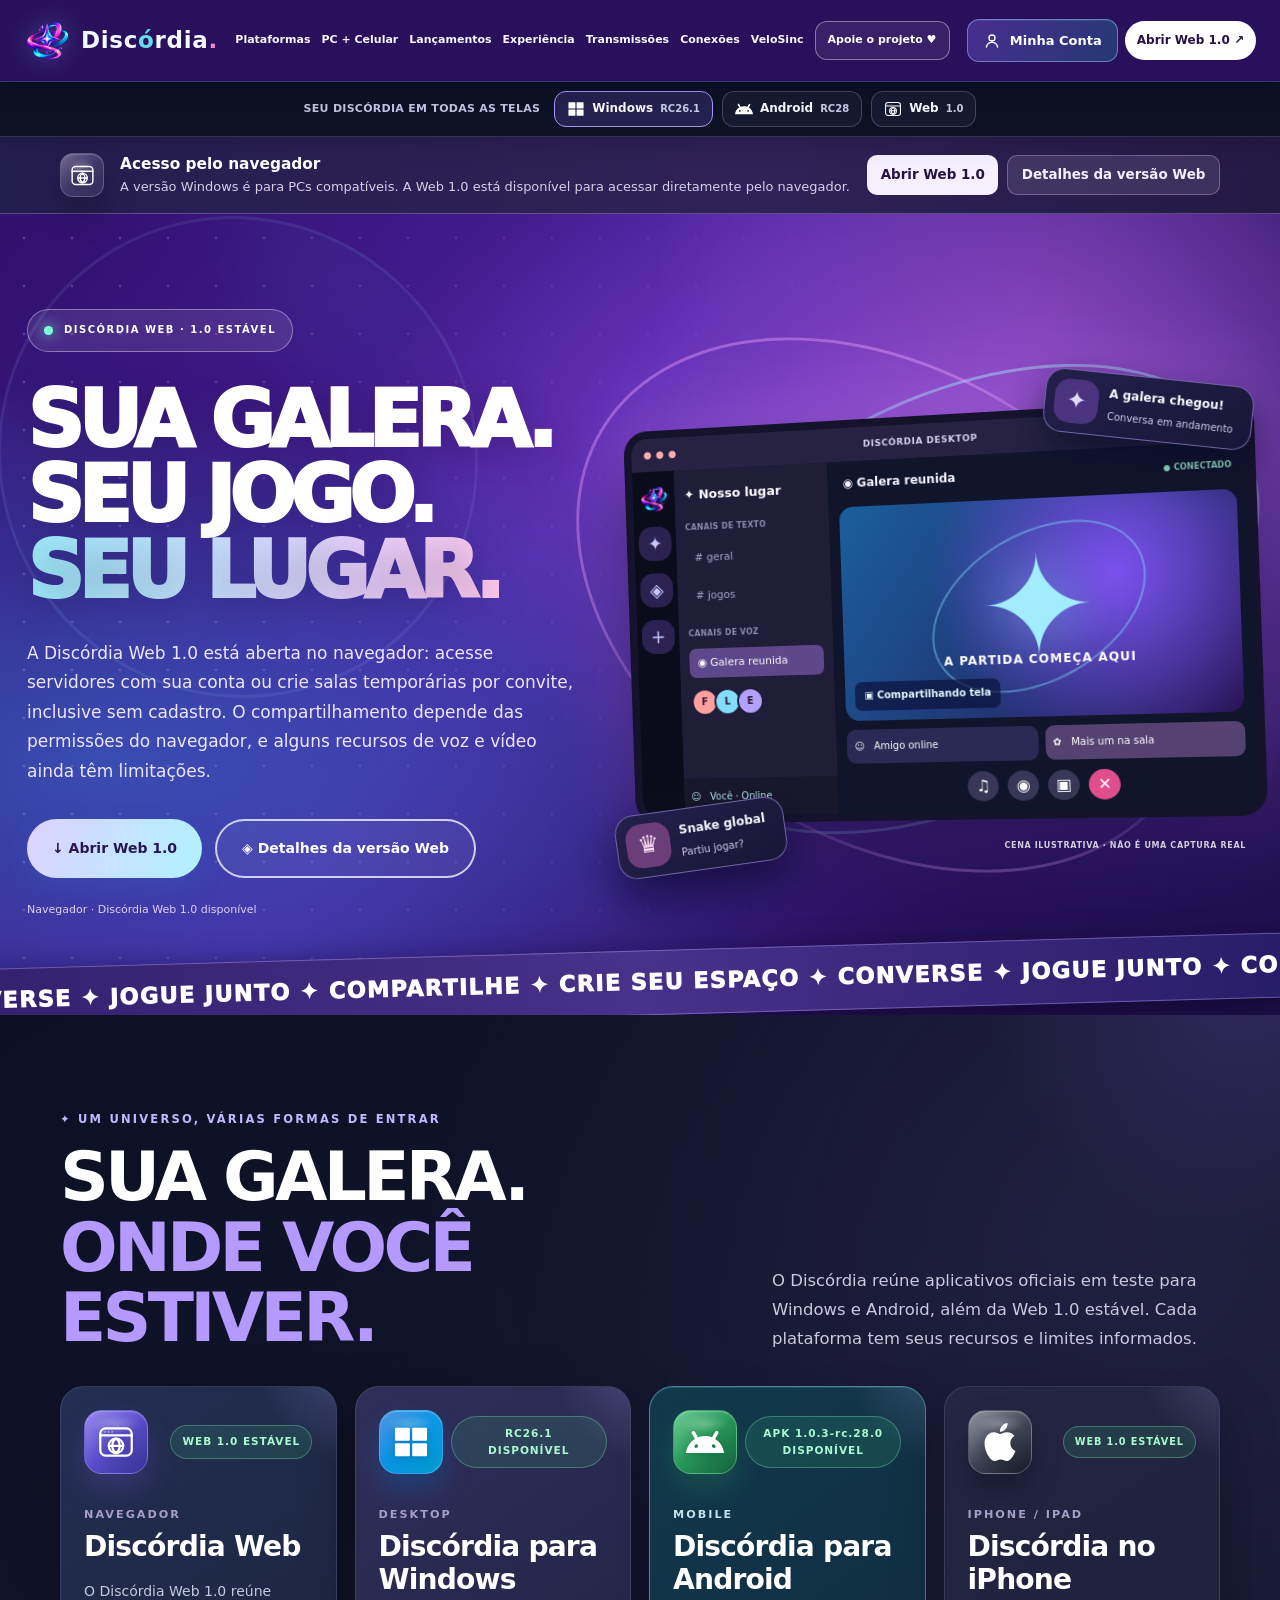
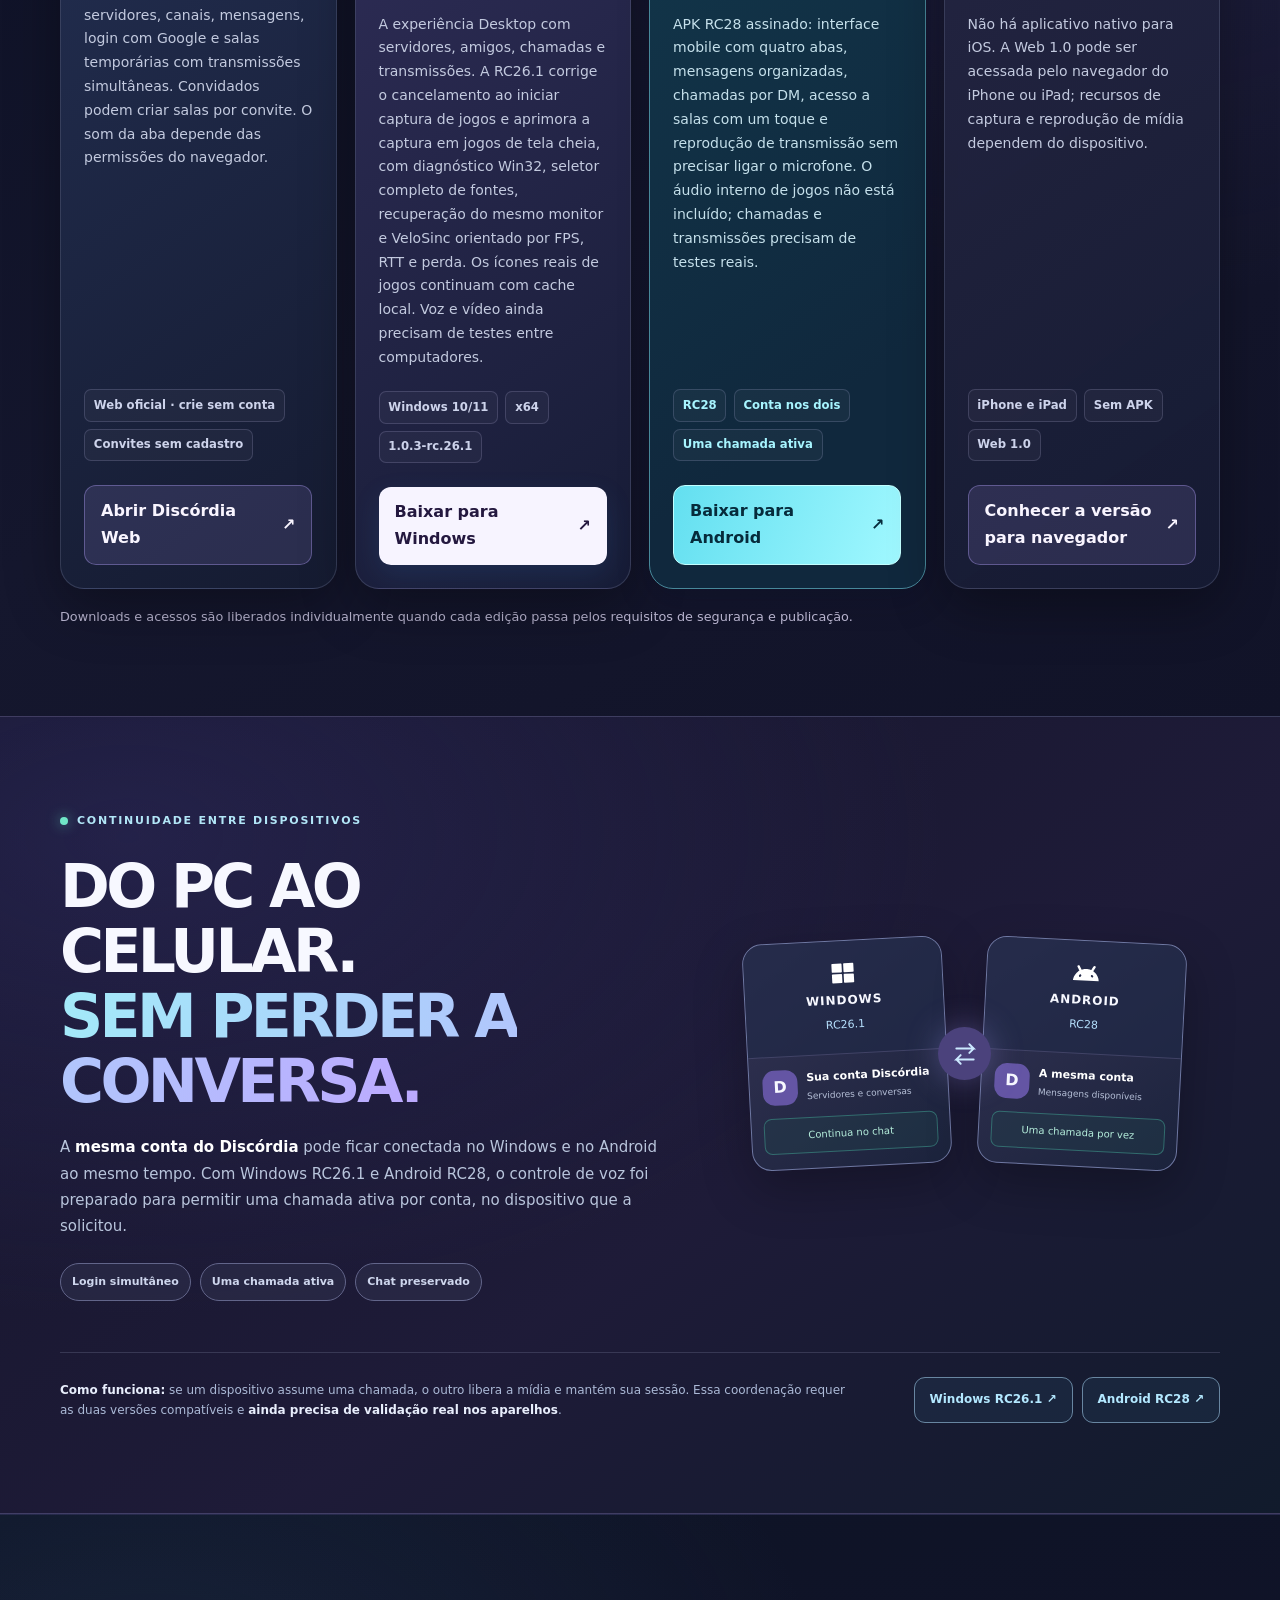
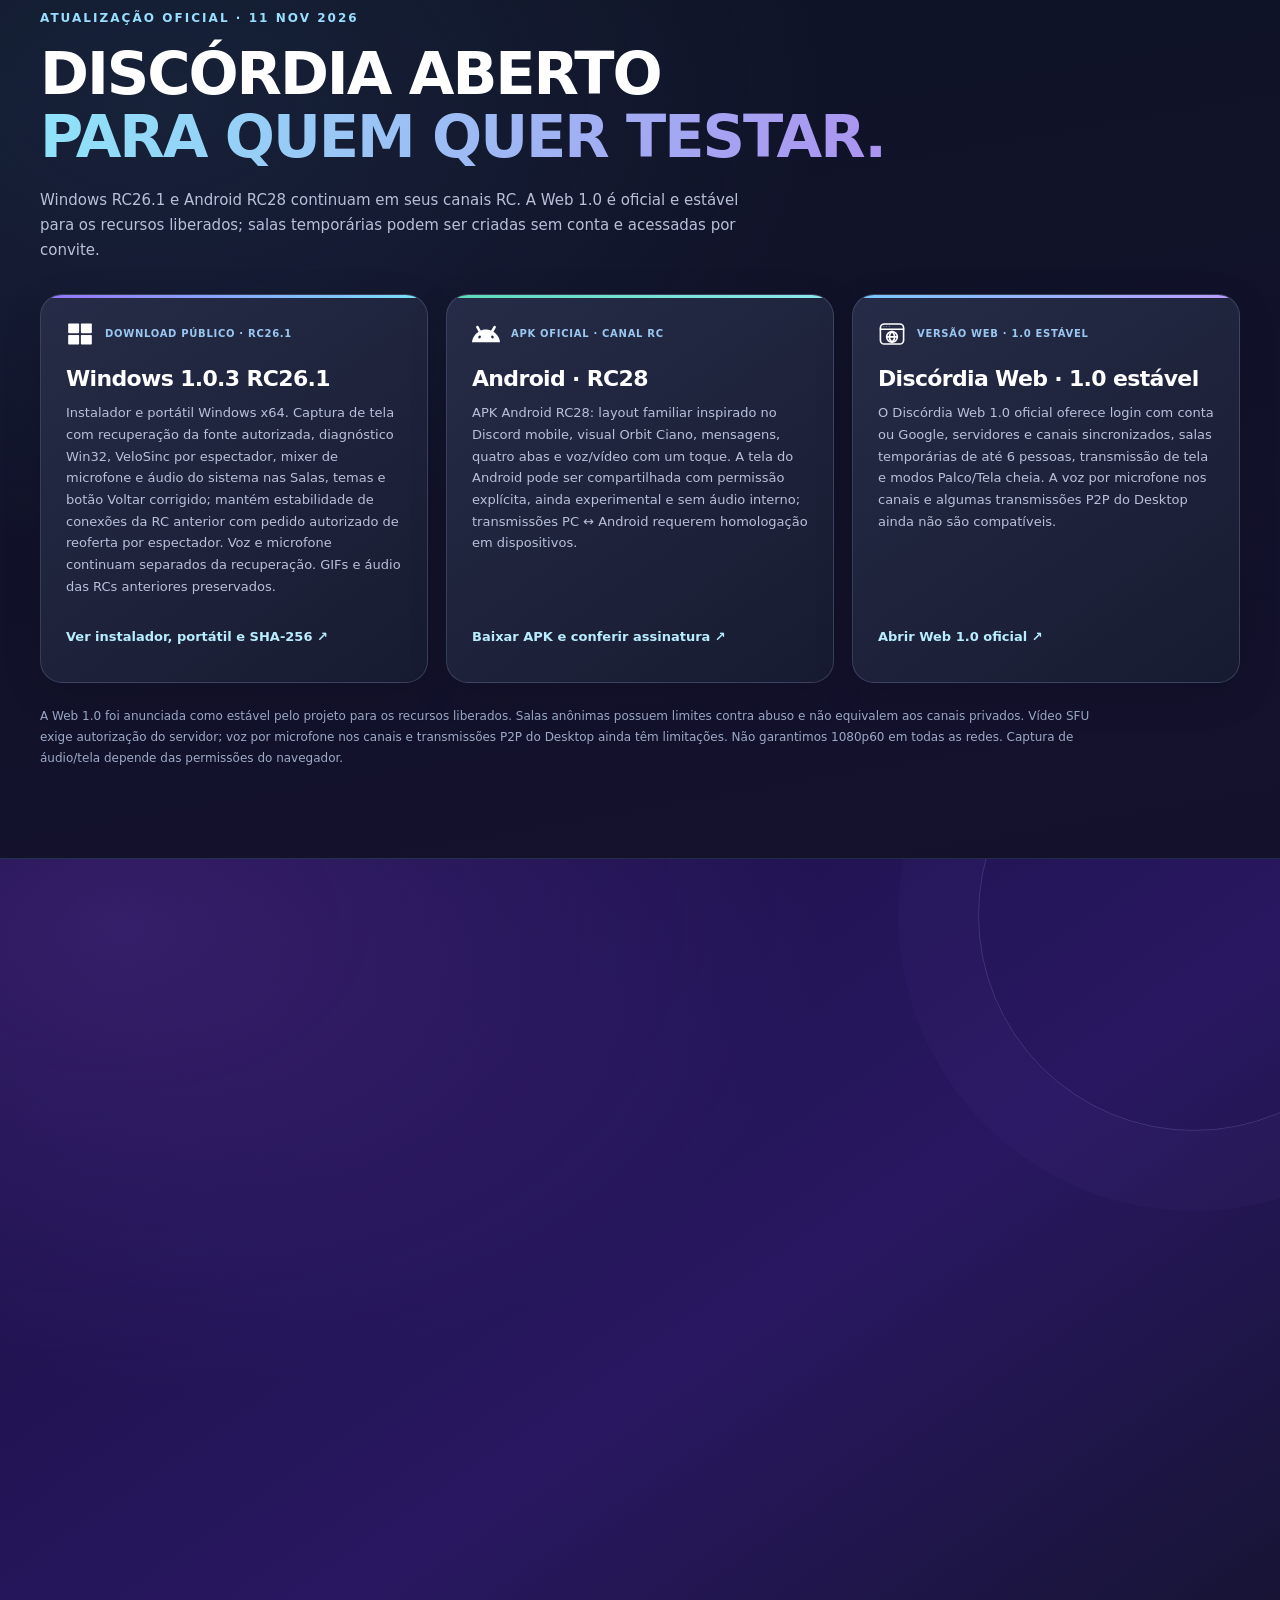
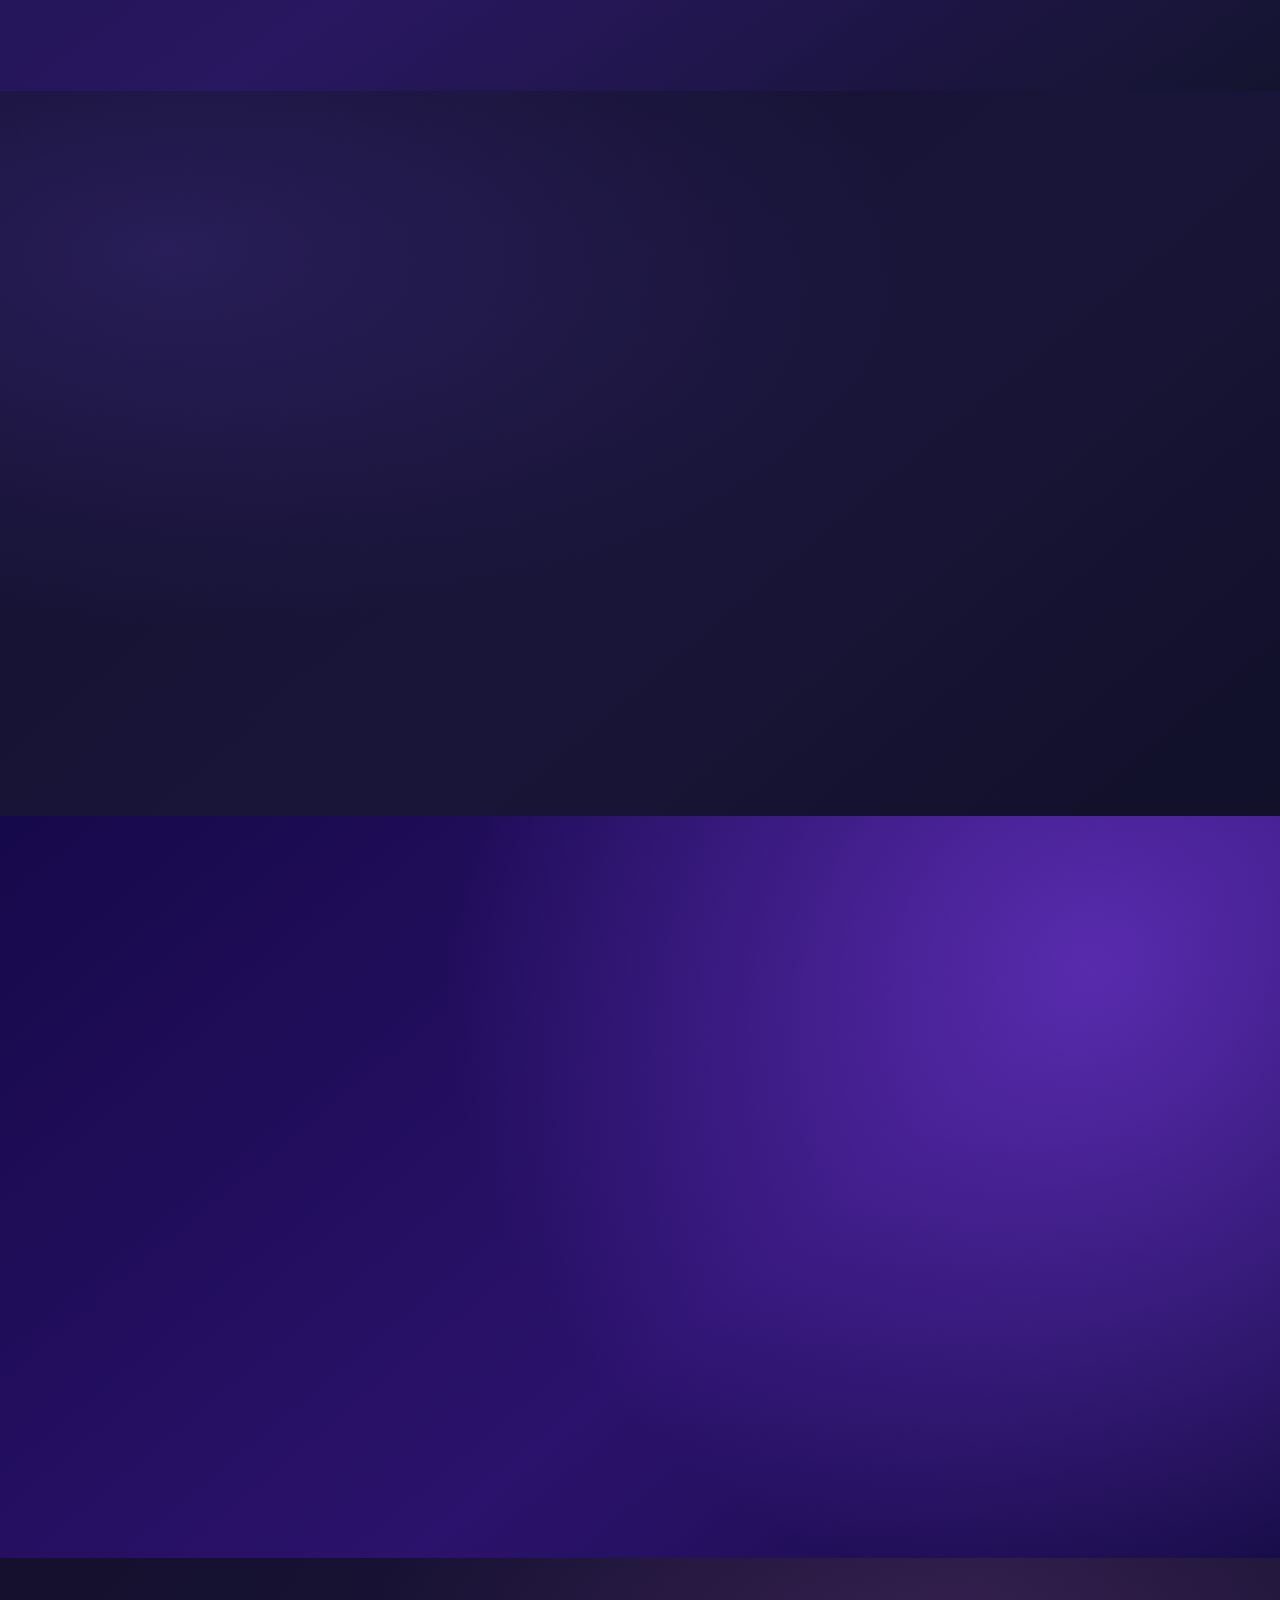
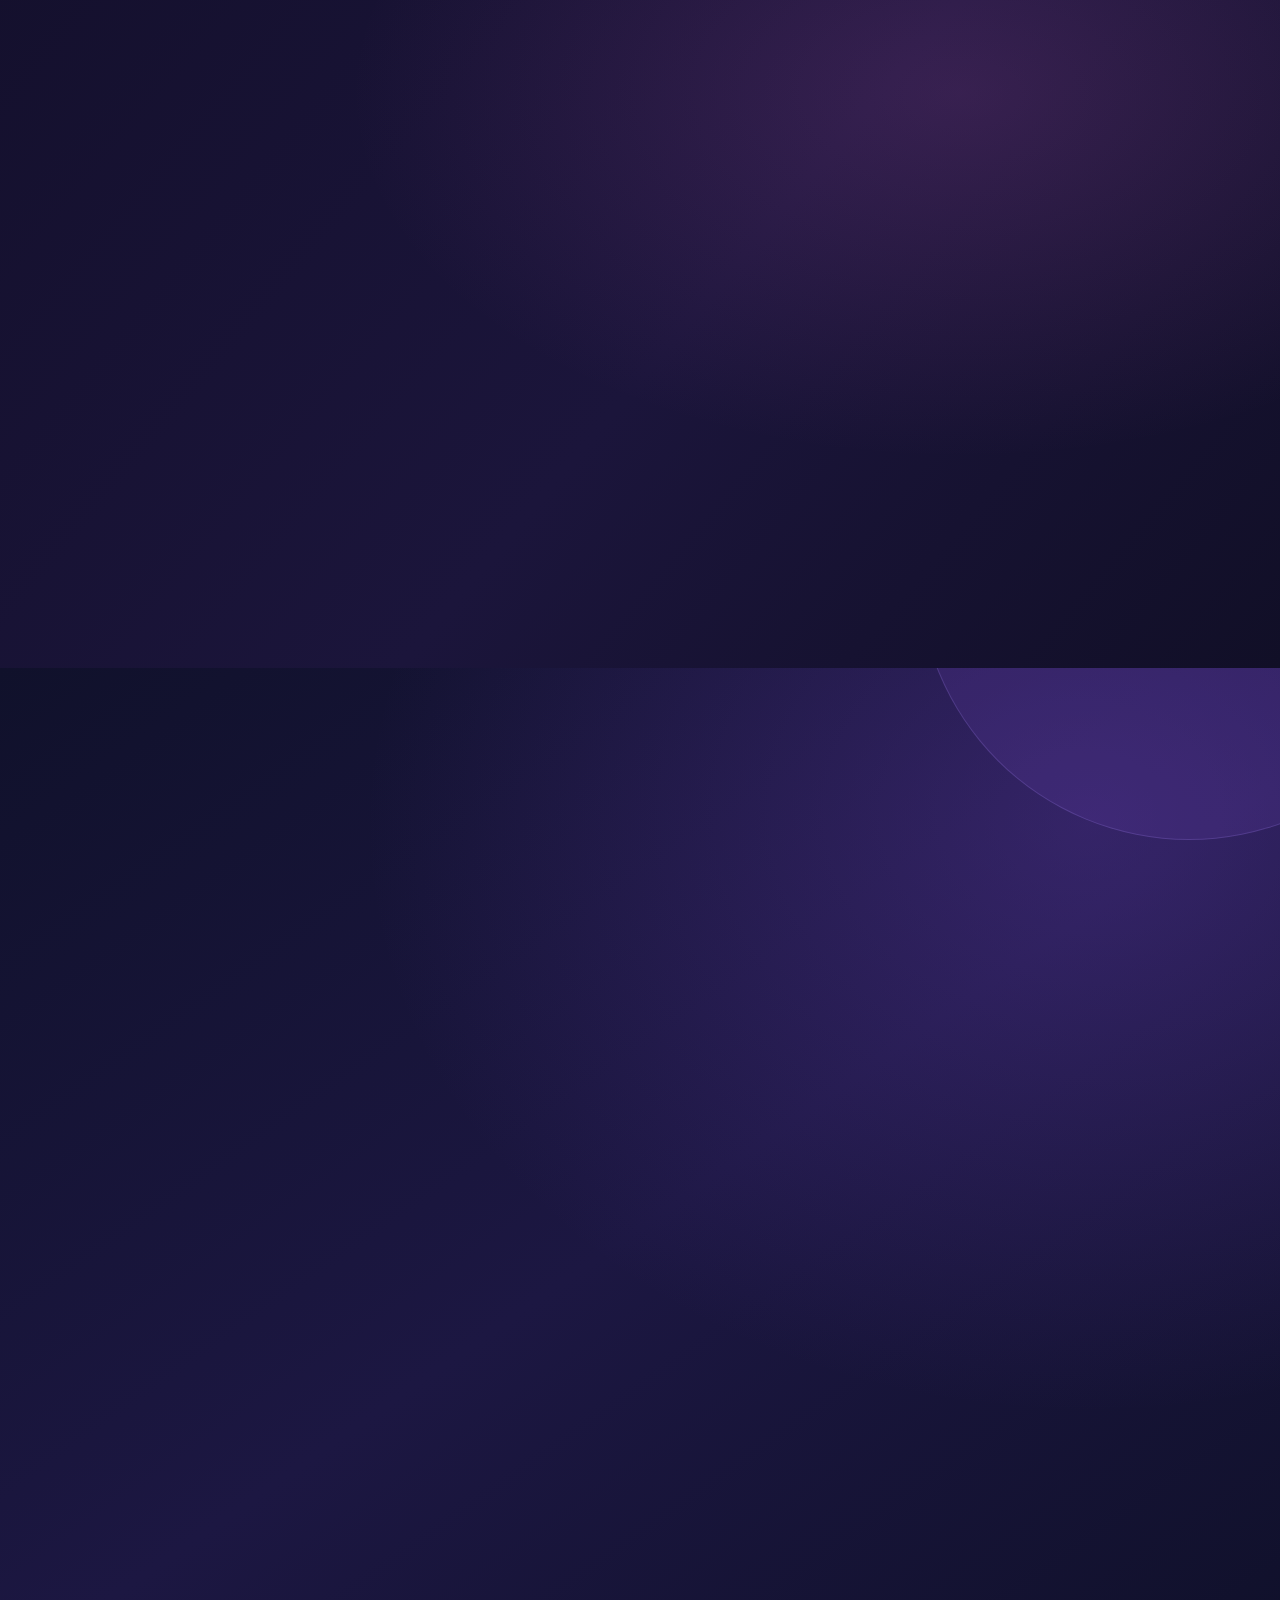
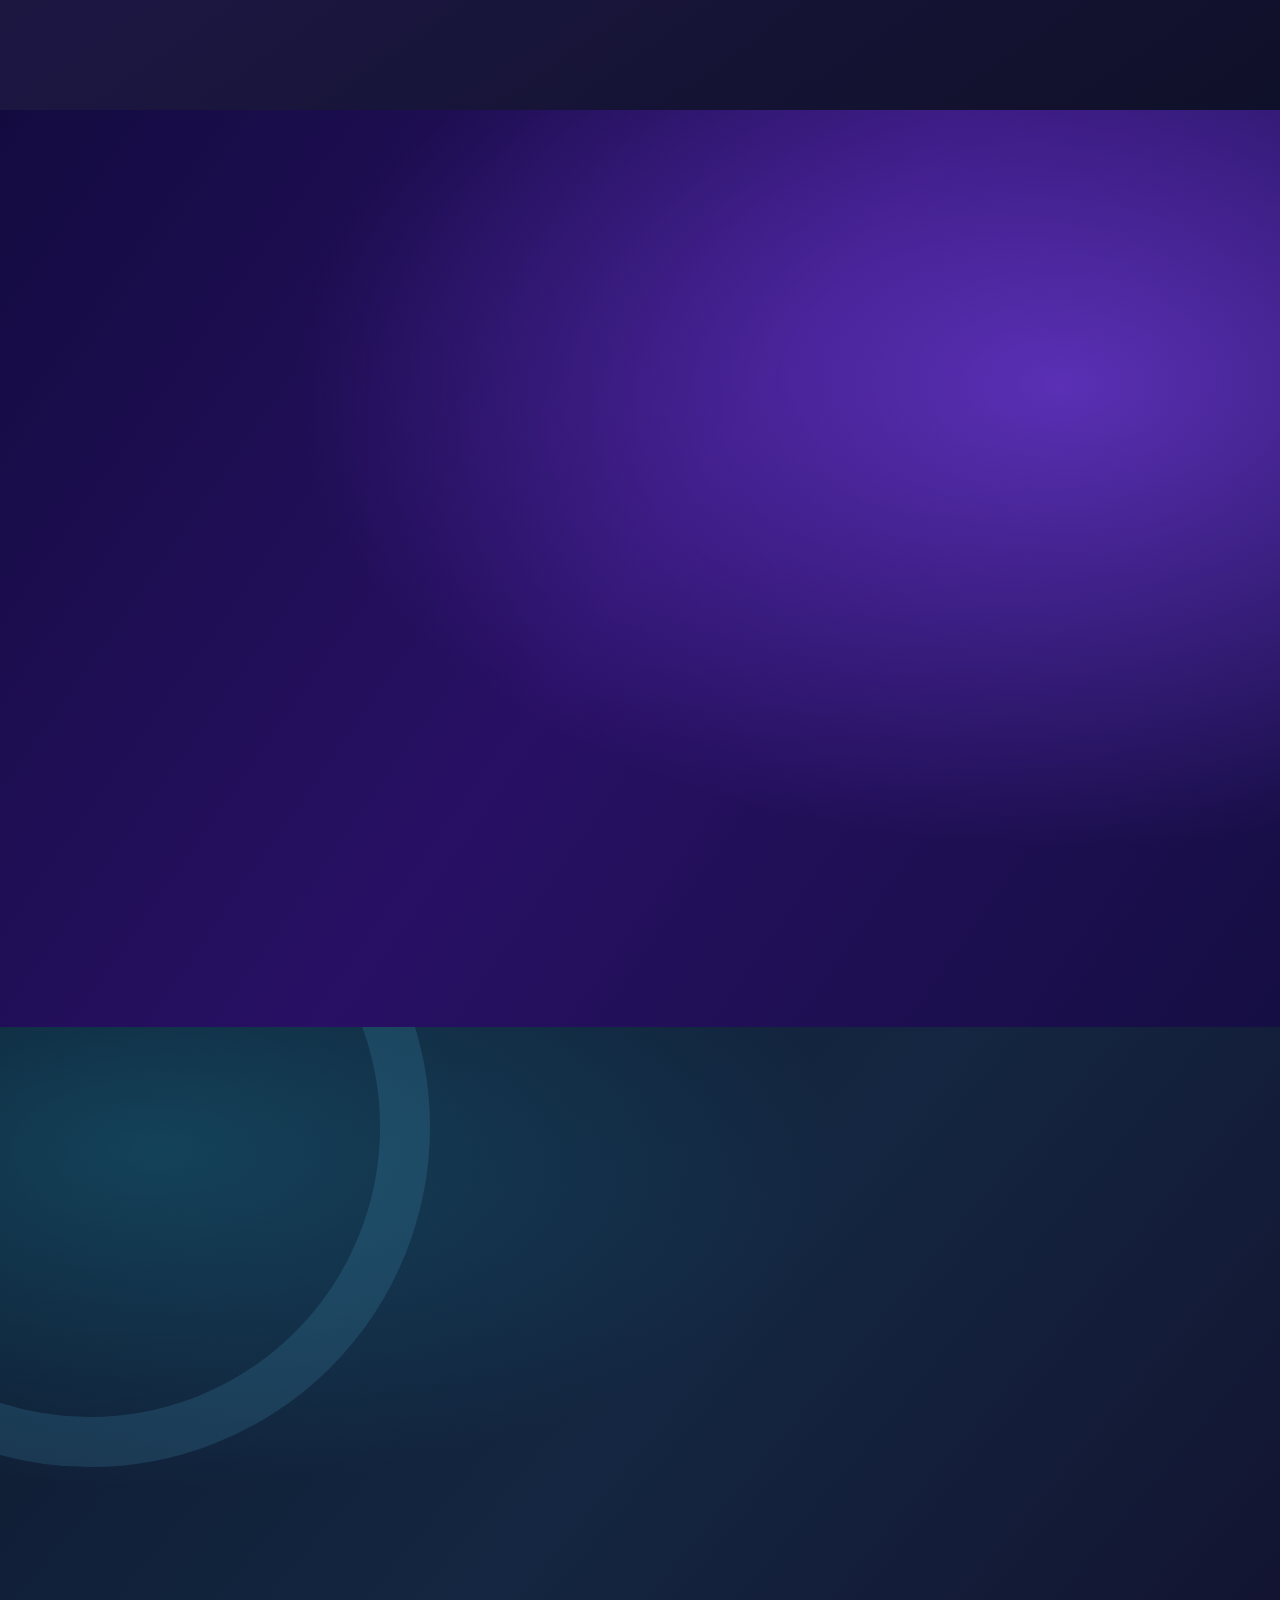
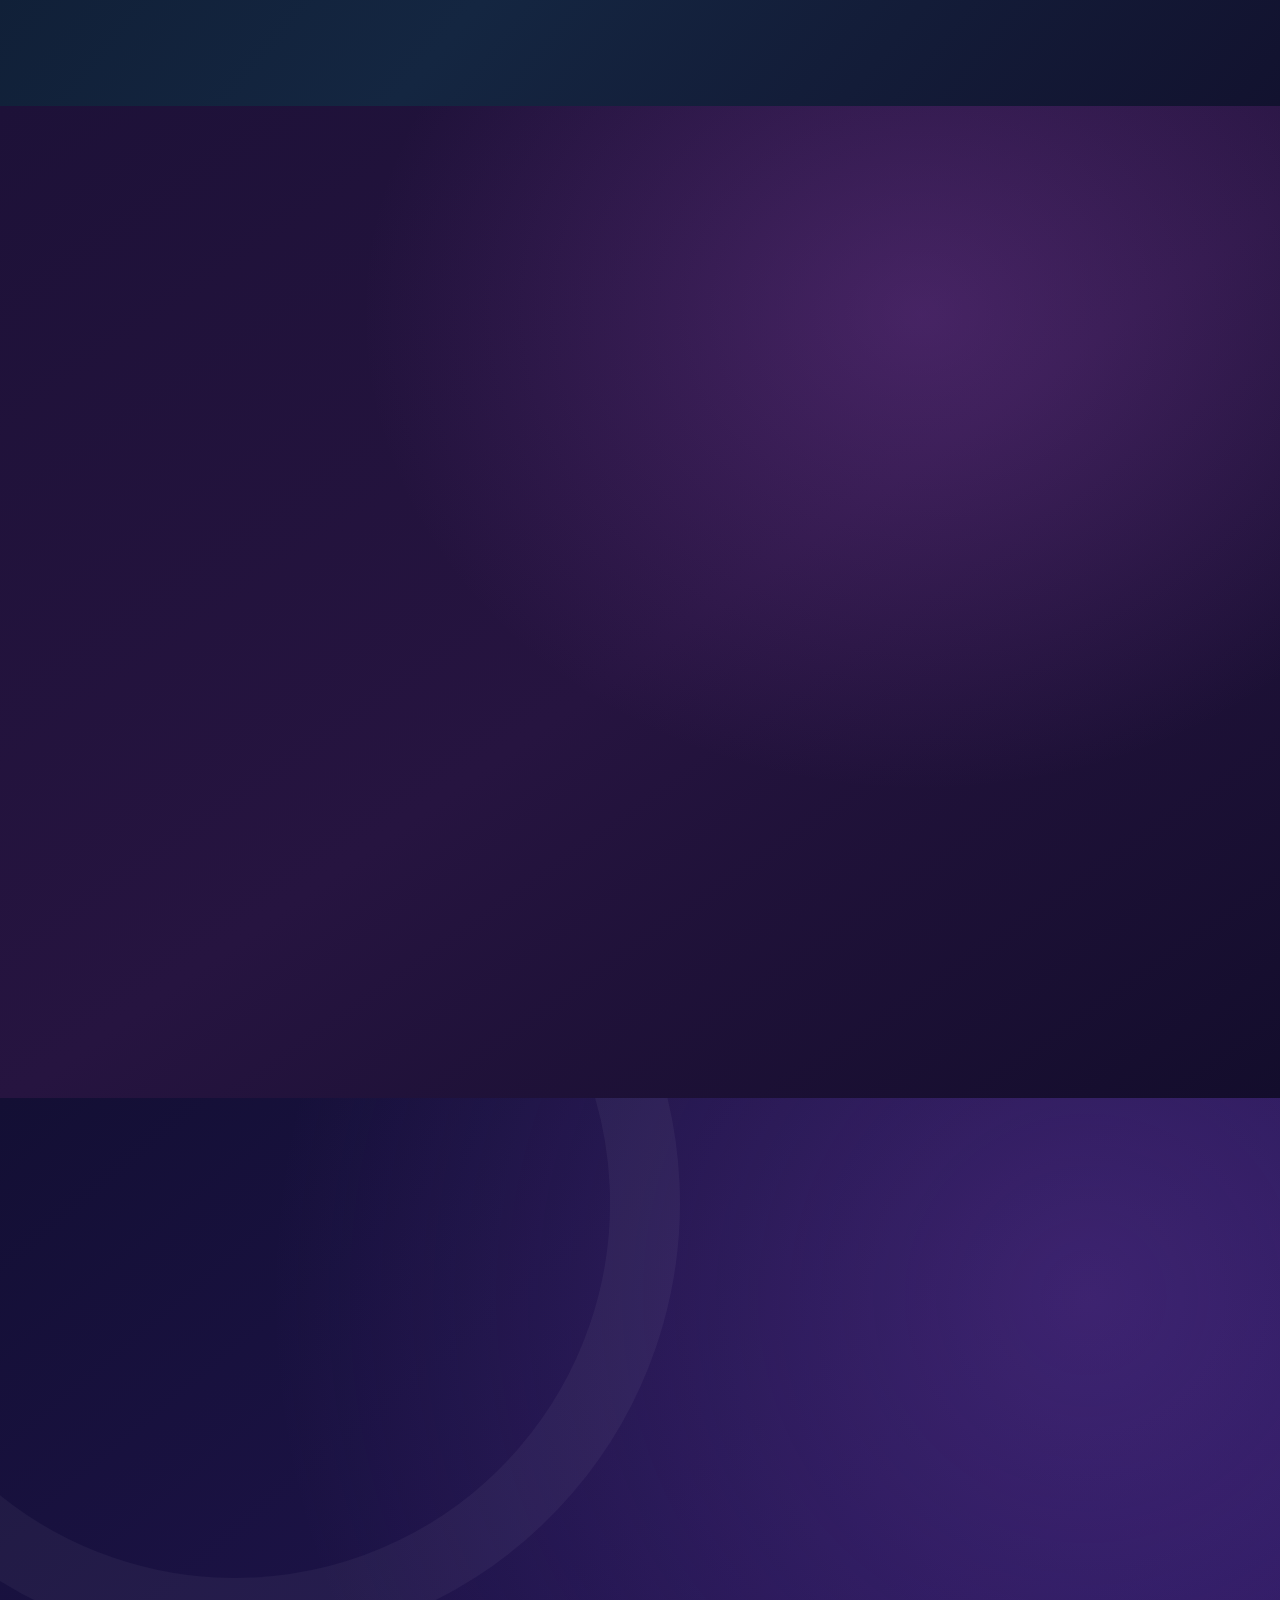
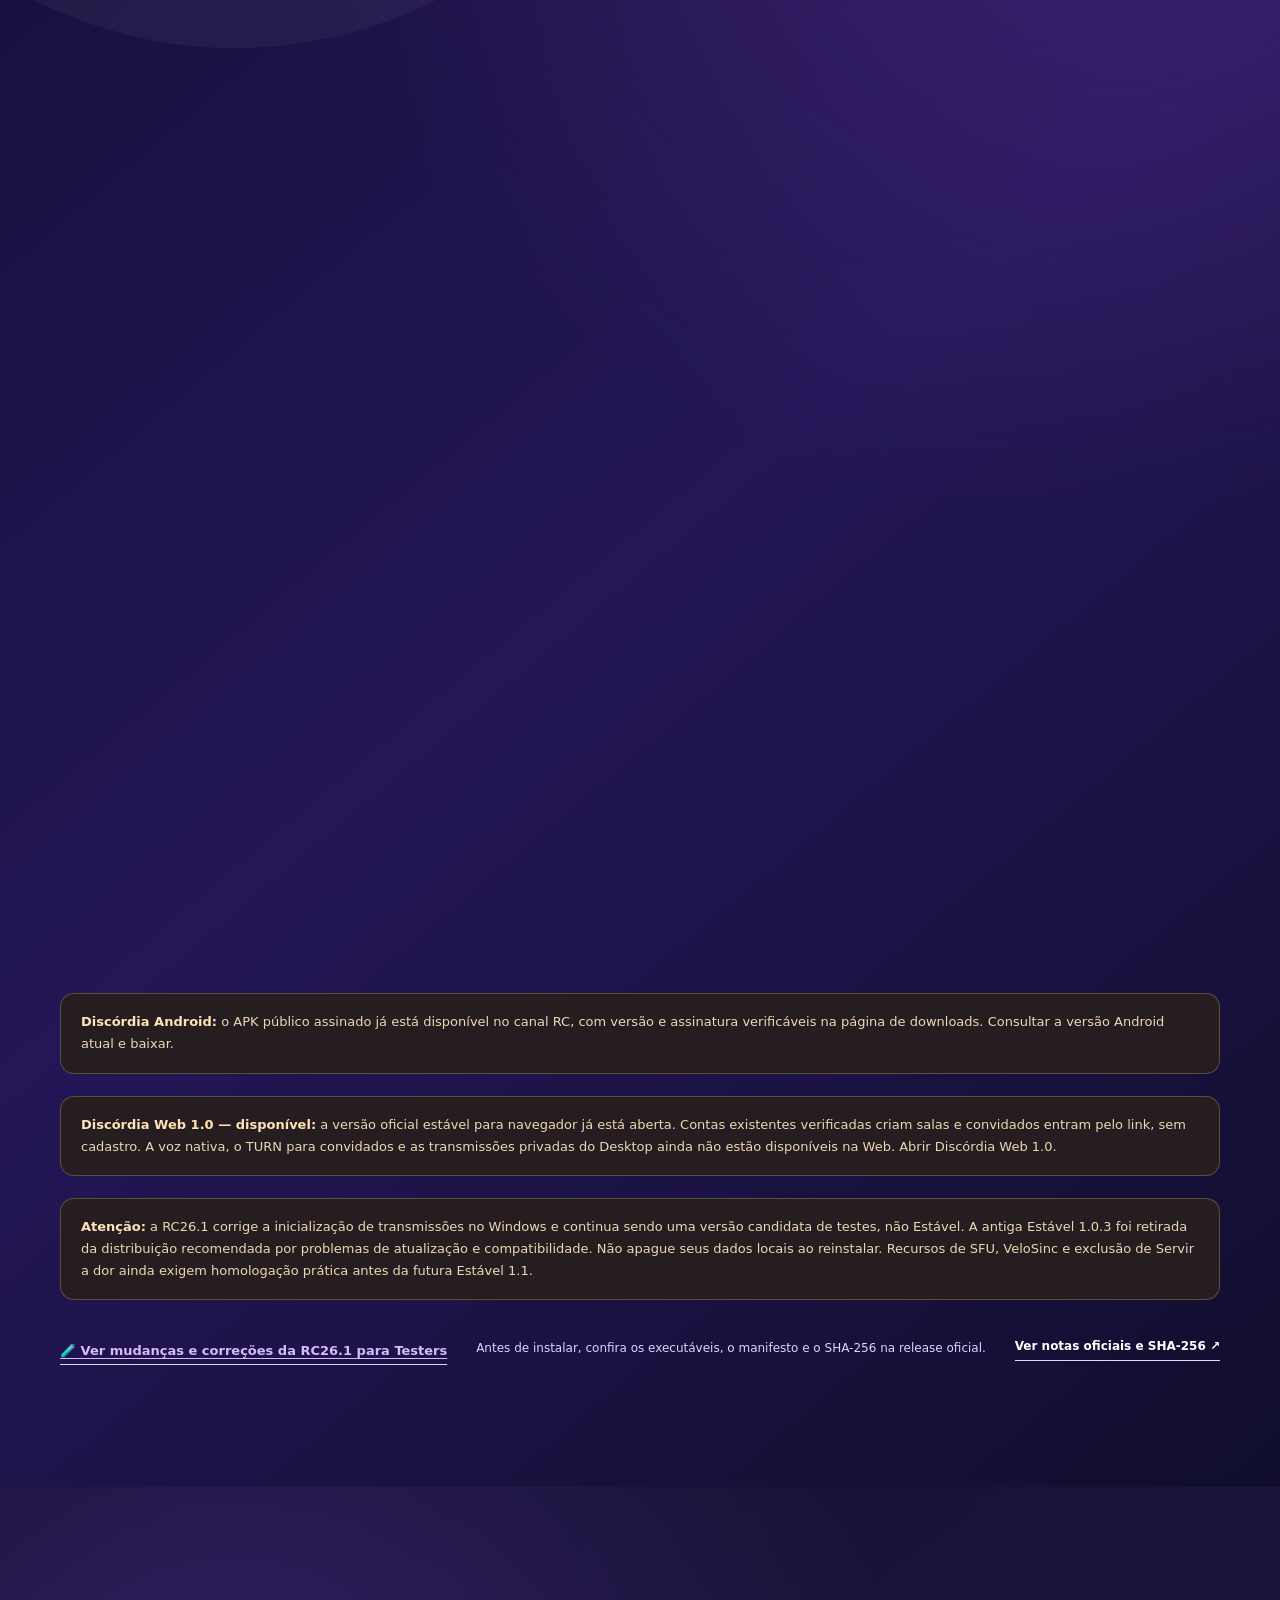
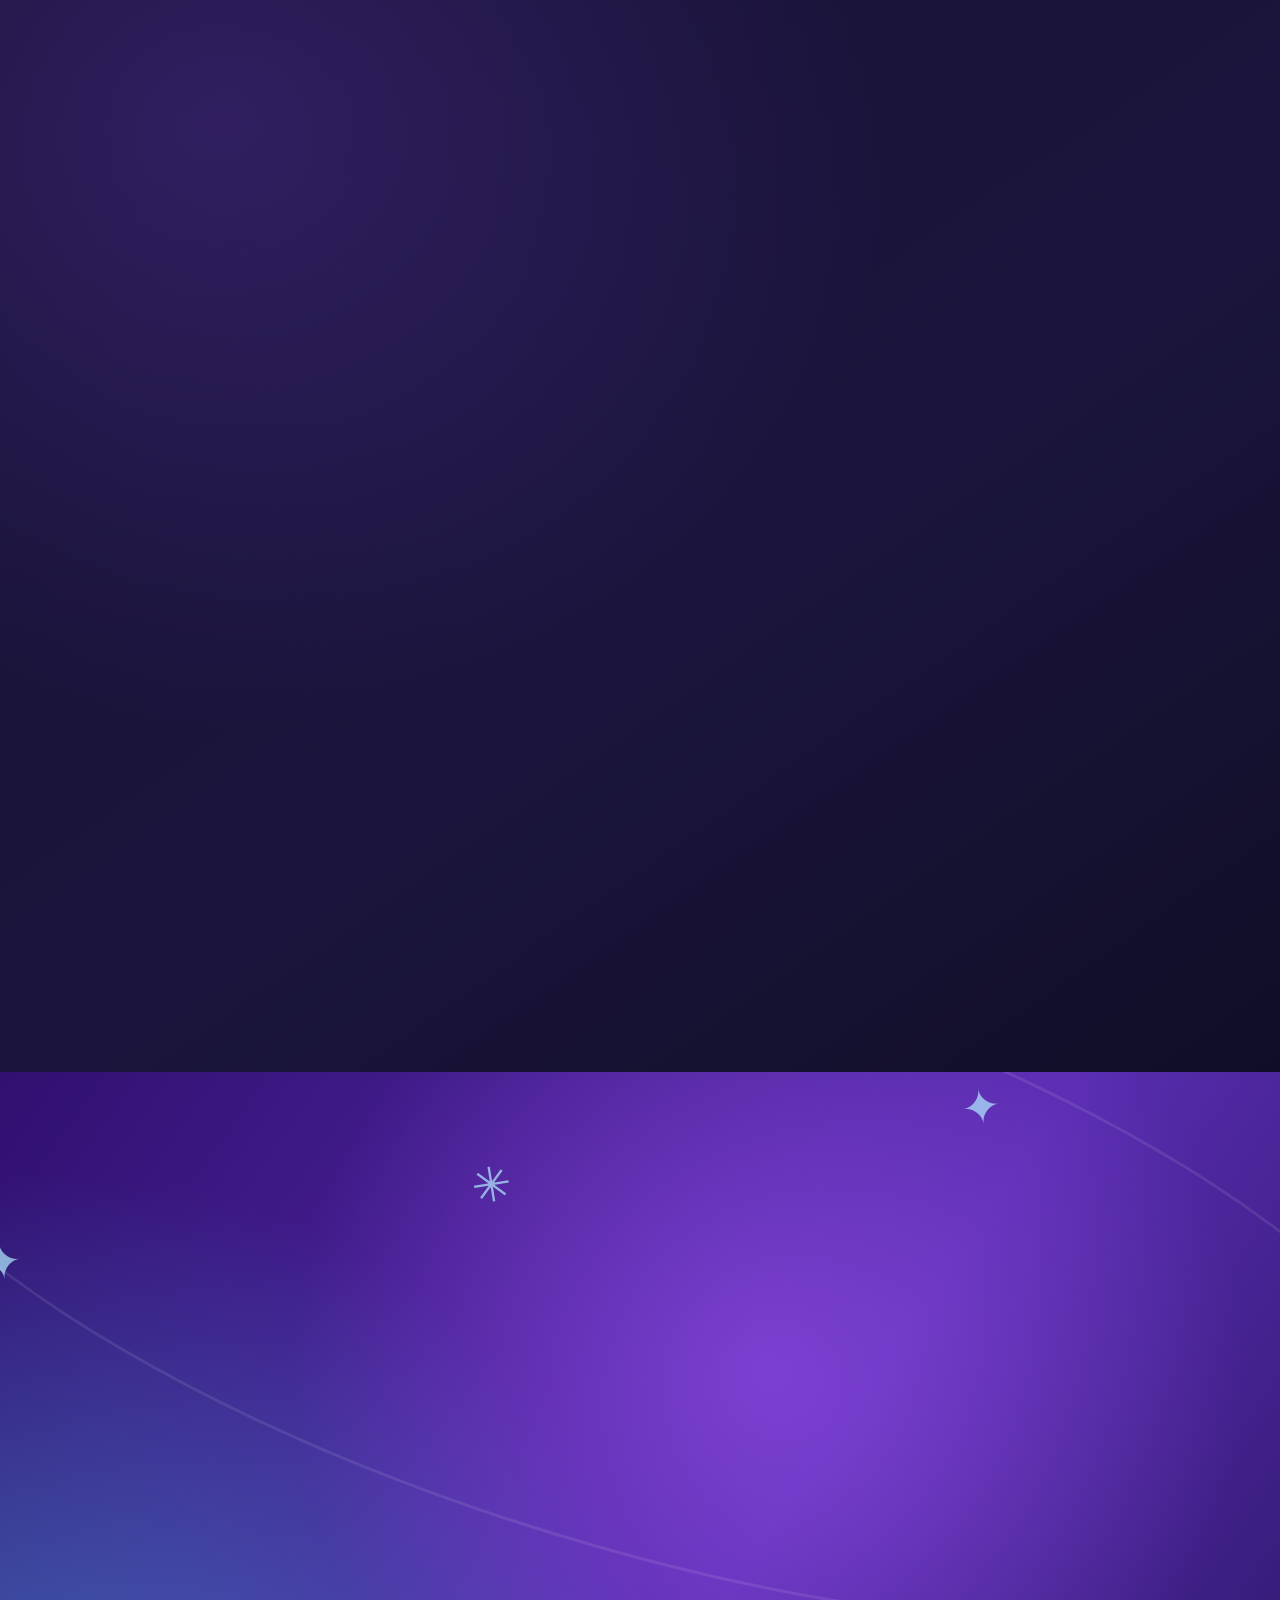
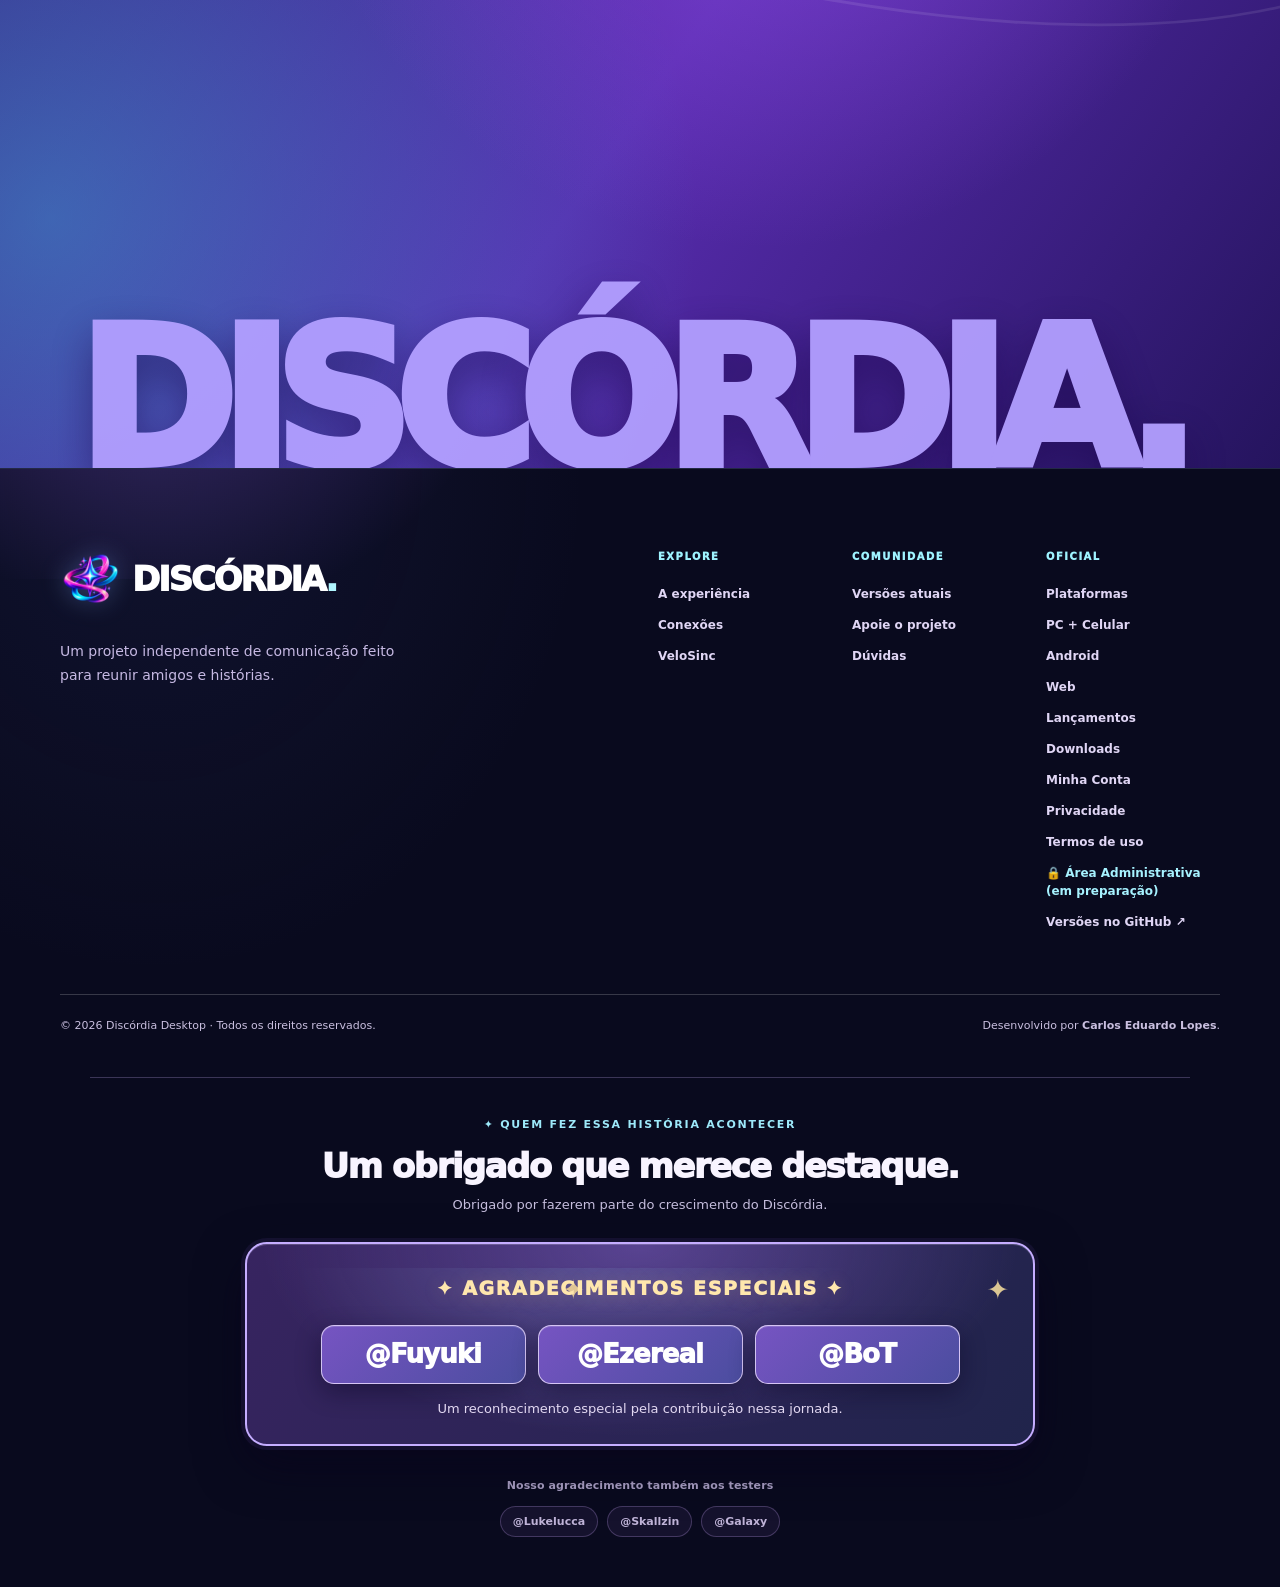
==== commit 70cfbb3e: "release(site): link Windows RC26.1 League capture startup hotfix and updated SHA-256 prerelease" ====
--- a/index.html
+++ b/index.html
@@ -4,9 +4,9 @@
 <meta charset="utf-8">
 <meta name="viewport" content="width=device-width,initial-scale=1">
 <meta name="theme-color" content="#0b0d19">
-<meta name="description" content="Discórdia para Windows RC26, Android RC28 e Web 1.0 estável. Acesse servidores, salas e transmissões no navegador ou baixe os aplicativos oficiais.">
+<meta name="description" content="Discórdia para Windows RC26.1, Android RC28 e Web 1.0 estável. Acesse servidores, salas e transmissões no navegador ou baixe os aplicativos oficiais.">
 <meta property="og:title" content="Discórdia Desktop — Seus amigos. Seu universo.">
-<meta property="og:description" content="RC26 Windows Testers: Salas no Desktop, ícones reais de jogos, palco, voz e cache offline.">
+<meta property="og:description" content="RC26.1 Windows Testers: Salas no Desktop, ícones reais de jogos, palco, voz e cache offline.">
 <meta property="og:type" content="website">
 <link rel="canonical" href="https://discordia-ari.pages.dev/">
 <meta property="og:url" content="https://discordia-ari.pages.dev/">
@@ -72,7 +72,7 @@
 <nav class="disc-cross-platform" aria-label="Versões e plataformas do Discórdia">
  <div class="disc-cross-platform-inner">
   <span class="disc-cross-platform-lead">SEU DISCÓRDIA EM TODAS AS TELAS</span>
-  <a class="disc-cross-platform-link" href="#downloads" aria-current="page" title="Discórdia Desktop RC26 para Windows"><img src="./platform-icons/windows.svg" alt="" width="18" height="18">Windows <small>RC26</small></a>
+  <a class="disc-cross-platform-link" href="#downloads" aria-current="page" title="Discórdia Desktop RC26.1 para Windows"><img src="./platform-icons/windows.svg" alt="" width="18" height="18">Windows <small>RC26.1</small></a>
   <a class="disc-cross-platform-link" href="./android/" title="Discórdia Android: APK oficial disponível"><img src="./platform-icons/android.svg" alt="" width="18" height="18">Android <small>RC28</small></a>
   <a class="disc-cross-platform-link" href="./web/" title="Discórdia Web pública disponível"><img src="./platform-icons/web.svg" alt="" width="18" height="18">Web <small>1.0</small></a>
  </div>
@@ -93,11 +93,11 @@
   <div class="n26-sky" aria-hidden="true"></div>
   <div class="container n26-hero-grid">
     <div class="n26-hero-copy">
-      <span class="n26-tag"><span class="n26-live-dot"></span><span id="release-hero-badge">RC26 · VERSÃO CANDIDATA DISPONÍVEL</span></span>
+      <span class="n26-tag"><span class="n26-live-dot"></span><span id="release-hero-badge">RC26.1 · CORREÇÃO DE CAPTURA DISPONÍVEL</span></span>
       <h1 id="hero-title">SUA GALERA.<br>SEU JOGO.<br><em>SEU LUGAR.</em></h1>
-      <p id="release-hero-description">A <strong>RC26 Windows</strong> adiciona um diagnóstico nativo de jogos em tela cheia e seleção de todos os monitores nas Salas, com prévia e autorização explícita. A captura do Windows recupera a mesma fonte quando falha; o <strong>VeloSinc</strong> adapta qualidade por espectador e o novo mixer protege o microfone. Crie ou entre por convite na própria janela, com espaço para palco, transmissões, microfone, chat, participantes e áudio de tela opcional. Mantém o servidor de convites da Web, sem carregar outra interface ou criar um navegador adicional. Os jogos reconhecidos usam identidade unificada, ícones quadrados e cache local; a presença mantém a arte correta mesmo após leituras periódicas. Preserva as melhorias anteriores de conexão, GIFs, áudio e proteção de memória. <strong>Versão candidata para Testers:</strong> a qualidade entre PCs e o consumo de RAM em sessões longas ainda precisam de testes reais.</p>
+      <p id="release-hero-description">A <strong>RC26.1 Windows</strong> corrige o início da transmissão do League of Legends e de outras janelas, aceita o primeiro quadro decodificado sem encerrar a captura e mostra um aviso claro quando o Windows recusa a fonte. A versão também um diagnóstico nativo de jogos em tela cheia e seleção de todos os monitores nas Salas, com prévia e autorização explícita. A captura do Windows recupera a mesma fonte quando falha; o <strong>VeloSinc</strong> adapta qualidade por espectador e o novo mixer protege o microfone. Crie ou entre por convite na própria janela, com espaço para palco, transmissões, microfone, chat, participantes e áudio de tela opcional. Mantém o servidor de convites da Web, sem carregar outra interface ou criar um navegador adicional. Os jogos reconhecidos usam identidade unificada, ícones quadrados e cache local; a presença mantém a arte correta mesmo após leituras periódicas. Preserva as melhorias anteriores de conexão, GIFs, áudio e proteção de memória. <strong>Versão candidata para Testers:</strong> a qualidade entre PCs e o consumo de RAM em sessões longas ainda precisam de testes reais.</p>
       <div class="n26-hero-actions"><a id="device-primary-cta" class="n26-btn n26-btn-white" href="#downloads">↓ Baixar para Windows</a><a id="device-secondary-cta" class="n26-btn n26-btn-outline" href="./web/">◈ Conhecer versão Web</a></div>
-      <small id="device-platform-detail">Windows 10 e 11 · v1.0.3-rc.26.0 · Versão candidata · Instalador e portátil</small>
+      <small id="device-platform-detail">Windows 10 e 11 · v1.0.3-rc.26.1 · Versão candidata · Instalador e portátil</small>
     </div>
     <div class="n26-hero-scene" role="img" aria-label="Ilustração conceitual de uma chamada de voz e transmissão no Discórdia, com amigos em uma sala">
       <div class="n26-scene-ring ring-one"></div><div class="n26-scene-ring ring-two"></div>
@@ -127,10 +127,10 @@
   </div>
   <div class="dp-grid">
    <article class="dp-card dp-windows">
-    <div class="dp-card-top"><span class="dp-symbol dp-brand-icon dp-brand-icon--windows" aria-hidden="true"><img src="./platform-icons/windows.svg" alt="" width="38" height="38" loading="lazy"></span><span class="dp-status dp-status-live">RC26 DISPONÍVEL</span></div>
+    <div class="dp-card-top"><span class="dp-symbol dp-brand-icon dp-brand-icon--windows" aria-hidden="true"><img src="./platform-icons/windows.svg" alt="" width="38" height="38" loading="lazy"></span><span class="dp-status dp-status-live">RC26.1 DISPONÍVEL</span></div>
     <p class="dp-overline">DESKTOP</p><h3>Discórdia para Windows</h3>
-    <p>A experiência Desktop com servidores, amigos, chamadas e transmissões. A RC26 aprimora a captura em jogos de tela cheia, com diagnóstico Win32, seletor completo de fontes, recuperação do mesmo monitor e VeloSinc orientado por FPS, RTT e perda. Os ícones reais de jogos continuam com cache local. Voz e vídeo ainda precisam de testes entre computadores.</p>
-    <div class="dp-tags"><span>Windows 10/11</span><span>x64</span><span>1.0.3-rc.26.0</span></div>
+    <p>A experiência Desktop com servidores, amigos, chamadas e transmissões. A RC26.1 corrige o cancelamento ao iniciar captura de jogos e aprimora a captura em jogos de tela cheia, com diagnóstico Win32, seletor completo de fontes, recuperação do mesmo monitor e VeloSinc orientado por FPS, RTT e perda. Os ícones reais de jogos continuam com cache local. Voz e vídeo ainda precisam de testes entre computadores.</p>
+    <div class="dp-tags"><span>Windows 10/11</span><span>x64</span><span>1.0.3-rc.26.1</span></div>
     <a class="dp-cta dp-cta-primary" href="#downloads">Baixar para Windows <span aria-hidden="true">↗</span></a>
    </article>
    <article class="dp-card dp-android">
@@ -164,12 +164,12 @@
   <div class="sx-cross-heading">
    <span class="sx-eyebrow"><i aria-hidden="true"></i> CONTINUIDADE ENTRE DISPOSITIVOS</span>
    <h2 id="sx-cross-title">DO PC AO CELULAR.<br><em>SEM PERDER A CONVERSA.</em></h2>
-   <p>A <strong>mesma conta do Discórdia</strong> pode ficar conectada no Windows e no Android ao mesmo tempo. Com Windows RC26 e Android RC28, o controle de voz foi preparado para permitir uma chamada ativa por conta, no dispositivo que a solicitou.</p>
+   <p>A <strong>mesma conta do Discórdia</strong> pode ficar conectada no Windows e no Android ao mesmo tempo. Com Windows RC26.1 e Android RC28, o controle de voz foi preparado para permitir uma chamada ativa por conta, no dispositivo que a solicitou.</p>
    <div class="sx-cross-tags"><span>Login simultâneo</span><span>Uma chamada ativa</span><span>Chat preservado</span></div>
   </div>
-  <div class="sx-cross-visual" aria-label="Windows RC26 e Android RC28 conectados com a mesma conta">
+  <div class="sx-cross-visual" aria-label="Windows RC26.1 e Android RC28 conectados com a mesma conta">
    <div class="sx-device sx-device-pc">
-    <div class="sx-device-top"><img src="./platform-icons/windows.svg" alt="" width="26" height="26"><strong>WINDOWS</strong><small>RC26</small></div>
+    <div class="sx-device-top"><img src="./platform-icons/windows.svg" alt="" width="26" height="26"><strong>WINDOWS</strong><small>RC26.1</small></div>
     <div class="sx-device-inside"><span class="sx-device-avatar">D</span><div><strong>Sua conta Discórdia</strong><small>Servidores e conversas</small></div></div>
     <span class="sx-device-signal">Continua no chat</span>
    </div>
@@ -183,7 +183,7 @@
   <div class="sx-cross-foot">
    <p><strong>Como funciona:</strong> se um dispositivo assume uma chamada, o outro libera a mídia e mantém sua sessão. Essa coordenação requer as duas versões compatíveis e <strong>ainda precisa de validação real nos aparelhos</strong>.</p>
    <div class="sx-cross-links">
-    <a href="https://github.com/magaskye/discordia/releases/tag/v1.0.3-rc.26.0" target="_blank" rel="noopener noreferrer">Windows RC26 ↗</a>
+    <a href="https://github.com/magaskye/discordia/releases/tag/v1.0.3-rc.26.1" target="_blank" rel="noopener noreferrer">Windows RC26.1 ↗</a>
     <a href="./android/">Android RC28 ↗</a>
    </div>
   </div>
@@ -194,13 +194,13 @@
   <div class="dl-public-heading">
    <span class="dl-public-eyebrow">ATUALIZAÇÃO OFICIAL · 11 NOV 2026</span>
    <h2 id="dl-public-release-title">DISCÓRDIA ABERTO<br><em>PARA QUEM QUER TESTAR.</em></h2>
-   <p>Windows RC26 e Android RC28 continuam em seus canais RC. A Web 1.0 é oficial e estável para os recursos liberados; salas temporárias podem ser criadas sem conta e acessadas por convite.</p>
+   <p>Windows RC26.1 e Android RC28 continuam em seus canais RC. A Web 1.0 é oficial e estável para os recursos liberados; salas temporárias podem ser criadas sem conta e acessadas por convite.</p>
   </div>
   <div class="dl-public-grid">
    <article class="dl-public-card">
-    <div class="dl-public-card-top"><img src="./platform-icons/windows.svg" width="28" height="28" alt=""><span>DOWNLOAD PÚBLICO · RC26</span></div>
-    <h3>Windows 1.0.3 RC26</h3><p>Instalador e portátil Windows x64. Captura de tela com recuperação da fonte autorizada, diagnóstico Win32, VeloSinc por espectador, mixer de microfone e áudio do sistema nas Salas, temas e botão Voltar corrigido; mantém estabilidade de conexões da RC anterior com pedido autorizado de reoferta por espectador. Voz e microfone continuam separados da recuperação. GIFs e áudio das RCs anteriores preservados.</p>
-    <a href="https://github.com/magaskye/discordia/releases/tag/v1.0.3-rc.26.0" target="_blank" rel="noopener noreferrer">Ver instalador, portátil e SHA-256 ↗</a>
+    <div class="dl-public-card-top"><img src="./platform-icons/windows.svg" width="28" height="28" alt=""><span>DOWNLOAD PÚBLICO · RC26.1</span></div>
+    <h3>Windows 1.0.3 RC26.1</h3><p>Instalador e portátil Windows x64. Captura de tela com recuperação da fonte autorizada, diagnóstico Win32, VeloSinc por espectador, mixer de microfone e áudio do sistema nas Salas, temas e botão Voltar corrigido; mantém estabilidade de conexões da RC anterior com pedido autorizado de reoferta por espectador. Voz e microfone continuam separados da recuperação. GIFs e áudio das RCs anteriores preservados.</p>
+    <a href="https://github.com/magaskye/discordia/releases/tag/v1.0.3-rc.26.1" target="_blank" rel="noopener noreferrer">Ver instalador, portátil e SHA-256 ↗</a>
    </article>
    <article class="dl-public-card">
     <div class="dl-public-card-top"><img src="./platform-icons/android.svg" width="28" height="28" alt=""><span>APK OFICIAL · CANAL RC</span></div>
@@ -223,10 +223,10 @@
   <div class="container">
     <div class="rc17-highlights-heading">
       <div><span class="n27-eyebrow">✦ DESTAQUES · 11 DE NOVEMBRO</span><h2 id="rc17-highlights-title">O QUE HÁ<br><em>DE NOVO.</em></h2></div>
-      <p>O Capture Engine da RC26, os ícones de jogos, as melhorias de transmissão e as opções Android e Web — com limites reais de cada versão.</p>
+      <p>O Capture Engine da RC26.1, os ícones de jogos, as melhorias de transmissão e as opções Android e Web — com limites reais de cada versão.</p>
     </div>
     <div class="rc17-highlights-grid">
-      <article class="rc17-highlight"><span class="rc17-highlight-icon" aria-hidden="true">▣</span><span class="rc17-highlight-tag">01 / WINDOWS · RC26</span><h3>Capture Engine renovado</h3><p>Diagnóstico da captura em jogos de tela cheia, seleção da fonte autorizada e retomada da mesma janela ou monitor quando o vídeo falha.</p><small>Jogos com anticheat e tela cheia exclusiva podem limitar a captura. Validar em PCs reais.</small></article>
+      <article class="rc17-highlight"><span class="rc17-highlight-icon" aria-hidden="true">▣</span><span class="rc17-highlight-tag">01 / WINDOWS · RC26.1</span><h3>Capture Engine renovado</h3><p>Diagnóstico da captura em jogos de tela cheia, seleção da fonte autorizada e retomada da mesma janela ou monitor quando o vídeo falha.</p><small>Jogos com anticheat e tela cheia exclusiva podem limitar a captura. Validar em PCs reais.</small></article>
       <article class="rc17-highlight"><span class="rc17-highlight-icon" aria-hidden="true">⚡</span><span class="rc17-highlight-tag">02 / JOGOS E VELOSINC</span><h3>Ícones reais. Vídeo adaptativo.</h3><p>Identidade de jogos unificada, ícones quadrados com cache offline e recuperação de transmissões por espectador; VeloSinc monitora qualidade e gargalos.</p><small>FPS e qualidade dependem da GPU, rede, dispositivo e fonte de captura.</small></article>
       <article class="rc17-highlight"><span class="rc17-highlight-icon" aria-hidden="true">◉</span><span class="rc17-highlight-tag">03 / ANDROID · RC28</span><h3>Mensagens, voz e vídeo no Android</h3><p>Navegação em quatro abas, DMs com botões de voz e vídeo, transmissão sem ativar microfone e barra superior corrigida.</p><small>Áudio interno de jogos não incluído; vídeo PC ↔ Android precisa de testes em celulares reais.</small></article>
       <article class="rc17-highlight"><span class="rc17-highlight-icon" aria-hidden="true">✦</span><span class="rc17-highlight-tag">04 / WEB · 1.0</span><h3>Web estável no navegador</h3><p>Servidores, mensagens, convites, login e salas temporárias sem instalação. Compartilhamento de tela com permissões do navegador.</p><small>Voz em canais e algumas transmissões Desktop não têm paridade completa.</small></article>
@@ -294,7 +294,7 @@
   <div class="container n27-journey-inner">
     <span class="n27-eyebrow">A GENTE CONTINUA CONSTRUINDO</span>
     <h2 id="n27-journey-title">FEITO COM AMIGOS.<br><em>MELHOR A CADA VERSÃO.</em></h2>
-    <p>O Discórdia evoluiu com os testes da comunidade. Hoje você encontra a RC26 para Windows, a RC28 para Android e a Web 1.0. A futura edição Estável 1.1 do Desktop só será anunciada após seus próprios testes de qualidade e segurança.</p>
+    <p>O Discórdia evoluiu com os testes da comunidade. Hoje você encontra a RC26.1 para Windows, a RC28 para Android e a Web 1.0. A futura edição Estável 1.1 do Desktop só será anunciada após seus próprios testes de qualidade e segurança.</p>
     <div class="n27-journey-tags" aria-label="Áreas de evolução"><span>✦ VOZ E PRESENÇA</span><span>▣ TRANSMISSÕES</span><span>◈ TEMAS .DISCA</span><span>♛ SNAKE GLOBAL</span></div>
     <a class="n27-link" href="./versoes.html">Conhecer o histórico completo de versões ↗</a>
   </div>
@@ -317,17 +317,17 @@
 <section class="n27-downloads" id="downloads" aria-labelledby="downloads-heading">
  <div class="container">
    <div class="n27-downloads-head">
-     <div><span class="n27-eyebrow">SUA PRÓXIMA PARTIDA COMEÇA AQUI</span><h2 id="downloads-heading">BORA ENTRAR<br><em>NO DISCÓRDIA?</em></h2><p><strong>Baixe a RC26 para Windows</strong> (10/11 x64). Diagnóstico nativo de tela cheia, seleção de fontes nas Salas, recuperação de quadros, VeloSinc por espectador e mixer de áudio aprimorado; mantém as correções anteriores de ícones e memória. A interface de servidores e chamadas permanece no Desktop. <strong>Pré-release: a integração de salas e a transmissão ainda devem ser testadas entre computadores reais.</strong></p></div>
-     <span class="n27-release-status" id="release-status" role="status" aria-live="polite">RC26 publicada · Versão candidata</span>
+     <div><span class="n27-eyebrow">SUA PRÓXIMA PARTIDA COMEÇA AQUI</span><h2 id="downloads-heading">BORA ENTRAR<br><em>NO DISCÓRDIA?</em></h2><p><strong>Baixe a RC26.1 para Windows</strong> (10/11 x64). Diagnóstico nativo de tela cheia, seleção de fontes nas Salas, recuperação de quadros, VeloSinc por espectador e mixer de áudio aprimorado; mantém as correções anteriores de ícones e memória. A interface de servidores e chamadas permanece no Desktop. <strong>Pré-release: a integração de salas e a transmissão ainda devem ser testadas entre computadores reais.</strong></p></div>
+     <span class="n27-release-status" id="release-status" role="status" aria-live="polite">RC26.1 publicada · Versão candidata</span>
    </div>
    <div class="n27-download-grid disc-current-downloads">
      <article class="n27-download-card is-rc" id="rc-download-card">
-       <div class="n27-download-card-top"><span>✦ PARA QUEM TESTA</span><b>RC26 / TESTERS</b></div>
-       <div class="n27-download-art" aria-hidden="true"><span>↗</span><strong>RC26</strong><i>✦</i></div>
-       <h3>Discórdia RC26 · Versão candidata.</h3><p>Captura recupera a mesma janela ou monitor autorizado; diagnóstico Win32 orienta jogos em tela cheia. Salas ganham seletor com prévias, áudio misturado com prioridade do microfone e VeloSinc por espectador. Captura e FPS em jogos protegidos ainda dependem de teste real.</p>
-       <strong class="download-version" id="rc-version">v1.0.3-rc.26.0 · Versão candidata · Windows x64</strong>
-       <div class="download-actions"><a id="rc-installer" class="btn primary" href="https://github.com/magaskye/discordia/releases/download/v1.0.3-rc.26.0/Discordia-1.0.3-rc.26.0-Instalador-x64.exe">Baixar instalador RC26 ↗</a><a id="rc-portable" class="secondary-link" href="https://github.com/magaskye/discordia/releases/download/v1.0.3-rc.26.0/Discordia-1.0.3-rc.26.0-Portatil-x64.exe">Baixar versão portátil ↗</a></div>
-       <small>Pré-lançamento para testers. Se você já utiliza o canal Testers, a RC26 poderá chegar pelo atualizador oficial, respeitando a disponibilidade dos arquivos e as permissões do Windows. A edição portátil avisa quando há nova versão, sem instalar automaticamente. Próxima Estável: 1.1 após homologação.</small>
+       <div class="n27-download-card-top"><span>✦ PARA QUEM TESTA</span><b>RC26.1 / TESTERS</b></div>
+       <div class="n27-download-art" aria-hidden="true"><span>↗</span><strong>RC26.1</strong><i>✦</i></div>
+       <h3>Discórdia RC26.1 · Versão candidata.</h3><p>Captura recupera a mesma janela ou monitor autorizado; diagnóstico Win32 orienta jogos em tela cheia. Salas ganham seletor com prévias, áudio misturado com prioridade do microfone e VeloSinc por espectador. Captura e FPS em jogos protegidos ainda dependem de teste real.</p>
+       <strong class="download-version" id="rc-version">v1.0.3-rc.26.1 · Versão candidata · Windows x64</strong>
+       <div class="download-actions"><a id="rc-installer" class="btn primary" href="https://github.com/magaskye/discordia/releases/download/v1.0.3-rc.26.1/Discordia-1.0.3-rc.26.1-Instalador-x64.exe">Baixar instalador RC26.1 ↗</a><a id="rc-portable" class="secondary-link" href="https://github.com/magaskye/discordia/releases/download/v1.0.3-rc.26.1/Discordia-1.0.3-rc.26.1-Portatil-x64.exe">Baixar versão portátil ↗</a></div>
+       <small>Pré-lançamento para testers. Se você já utiliza o canal Testers, a RC26.1 poderá chegar pelo atualizador oficial, respeitando a disponibilidade dos arquivos e as permissões do Windows. A edição portátil avisa quando há nova versão, sem instalar automaticamente. Próxima Estável: 1.1 após homologação.</small>
      </article>
      <article class="n27-download-card is-android" id="android-download-card">
        <div class="n27-download-card-top"><span>◉ NO SEU CELULAR</span><b>ANDROID · RC28</b></div>
@@ -348,8 +348,8 @@
    </div>
    <div role="note" class="n27-compatibility-alert"><strong>Discórdia Android:</strong> o APK público assinado já está disponível no canal RC, com versão e assinatura verificáveis na página de downloads. <a href="./android/">Consultar a versão Android atual e baixar</a>.</div>
    <div role="note" class="n27-compatibility-alert"><strong>Discórdia Web 1.0 — disponível:</strong> a versão oficial estável para navegador já está aberta. Contas existentes verificadas criam salas e convidados entram pelo link, sem cadastro. A voz nativa, o TURN para convidados e as transmissões privadas do Desktop ainda não estão disponíveis na Web. <a href="https://discordia-web-beta.pages.dev/" target="_blank" rel="noopener noreferrer">Abrir Discórdia Web 1.0</a>.</div>
-   <div role="note" class="n27-compatibility-alert"><strong>Atenção:</strong> a RC26 é uma versão candidata de testes, não Estável. A antiga Estável 1.0.3 foi retirada da distribuição recomendada por problemas de atualização e compatibilidade. Não apague seus dados locais ao reinstalar. Recursos de SFU, VeloSinc e exclusão de Servir a dor ainda exigem homologação prática antes da futura Estável 1.1.</div>
-   <div class="n27-download-foot"><a class="disc-rc21-notes-link" href="https://github.com/magaskye/discordia/releases/tag/v1.0.3-rc.26.0">🧪 Ver mudanças e correções da RC26 para Testers</a><span id="release-hint">RC26 é a edição Windows para Testers. Versões antigas não são destacadas aqui. Executáveis, rc.yml e SHA-256 estão na release oficial.</span><a href="https://github.com/magaskye/discordia/releases/tag/v1.0.3-rc.26.0" target="_blank" rel="noopener noreferrer">Ver notas oficiais e SHA-256 ↗</a></div>
+   <div role="note" class="n27-compatibility-alert"><strong>Atenção:</strong> a RC26.1 corrige a inicialização de transmissões no Windows e continua sendo uma versão candidata de testes, não Estável. A antiga Estável 1.0.3 foi retirada da distribuição recomendada por problemas de atualização e compatibilidade. Não apague seus dados locais ao reinstalar. Recursos de SFU, VeloSinc e exclusão de Servir a dor ainda exigem homologação prática antes da futura Estável 1.1.</div>
+   <div class="n27-download-foot"><a class="disc-rc21-notes-link" href="https://github.com/magaskye/discordia/releases/tag/v1.0.3-rc.26.1">🧪 Ver mudanças e correções da RC26.1 para Testers</a><span id="release-hint">RC26.1 é a edição Windows para Testers. Versões antigas não são destacadas aqui. Executáveis, rc.yml e SHA-256 estão na release oficial.</span><a href="https://github.com/magaskye/discordia/releases/tag/v1.0.3-rc.26.1" target="_blank" rel="noopener noreferrer">Ver notas oficiais e SHA-256 ↗</a></div>
  </div>
 </section>
 <section class="n27-faq" id="perguntas" aria-labelledby="faq-heading">
@@ -360,10 +360,10 @@
     <details><summary>Posso convidar alguém sem conta para uma transmissão do Desktop?</summary><p>Sim, você pode criar uma sala separada na Web e compartilhar a tela ali. A pessoa sem conta pode assistir pelo link. Esse convite não espelha automaticamente uma transmissão de canal privado do Desktop; as funções nativas dependem da versão instalada.</p></details>
     <details><summary>Em quais computadores posso usar?</summary><p>O Discórdia Desktop foi desenvolvido para Windows 10 e 11, em computadores x64. O desempenho de chamadas, câmera e compartilhamento depende do equipamento e da conexão.</p></details>
     <details><summary>Qual a diferença entre instalador e portátil?</summary><p>O instalador adiciona o aplicativo ao Windows. A edição portátil pode ser executada sem uma instalação tradicional. Consulte sempre as instruções de cada Release.</p></details>
-    <details><summary>O que é a RC26?</summary><p>É a revisão Windows 1.0.3-rc.26.0 com sala integrada na mesma janela, reconhecimento da identidade da conta no serviço Web e GIFs sempre animados. Servidores privados continuam sob autenticação normal. A estabilidade da mídia ainda precisa de homologação.</p></details>
+    <details><summary>O que é a RC26.1?</summary><p>É a revisão Windows 1.0.3-rc.26.1 com sala integrada na mesma janela, reconhecimento da identidade da conta no serviço Web e GIFs sempre animados. Servidores privados continuam sob autenticação normal. A estabilidade da mídia ainda precisa de homologação.</p></details>
     <details><summary>Como confirmar se o download é oficial?</summary><p>Use os links para o GitHub Releases oficial e confira o SHA-256 publicado junto da versão. Se o Windows exibir um aviso de editor não verificado, confira a origem do arquivo; não desative proteções do sistema.</p></details>
     <details><summary>Como meu avatar aparece no site oficial?</summary><p>Entre pelo <a href="https://discordia-contas-573e7.web.app/">Minha Conta</a> e use <strong>Voltar ao site</strong>. Seu avatar, nome e @ID aparecem no cabeçalho da mesma aba. A exibição é visual; seus dados privados continuam protegidos pelo login no portal.</p></details>
-     <details><summary>O Audio Guardian garante o som em todos os PCs?</summary><p>Ainda não. A RC26 ajusta o buffer PCM e tenta recuperar interrupções de áudio sem reiniciar a voz, mas qualidade, latência e cortes precisam ser avaliados em cada computador.</p></details>
+     <details><summary>O Audio Guardian garante o som em todos os PCs?</summary><p>Ainda não. A RC26.1 ajusta o buffer PCM e tenta recuperar interrupções de áudio sem reiniciar a voz, mas qualidade, latência e cortes precisam ser avaliados em cada computador.</p></details>
      <details><summary>O VeloSinc já está completo?</summary><p>Não. O VeloSinc continua evoluindo em versões de testes e depende de homologação. As ilustrações do site explicam a ideia, não comprovam que todas as funções estão disponíveis.</p></details>
     <details><summary>Já posso contribuir pelo APOIA.se?</summary><p>A campanha está em preparação e depende da verificação documental da plataforma. Enquanto isso, a página <a href="./apoie.html">Apoie o projeto</a> explica a proposta, sem solicitar pagamento.</p></details>
     <details><summary>E a privacidade?</summary><p>Você pode ler as informações de tratamento de dados na nossa <a href="./privacidade.html">página de privacidade</a>.</p></details>
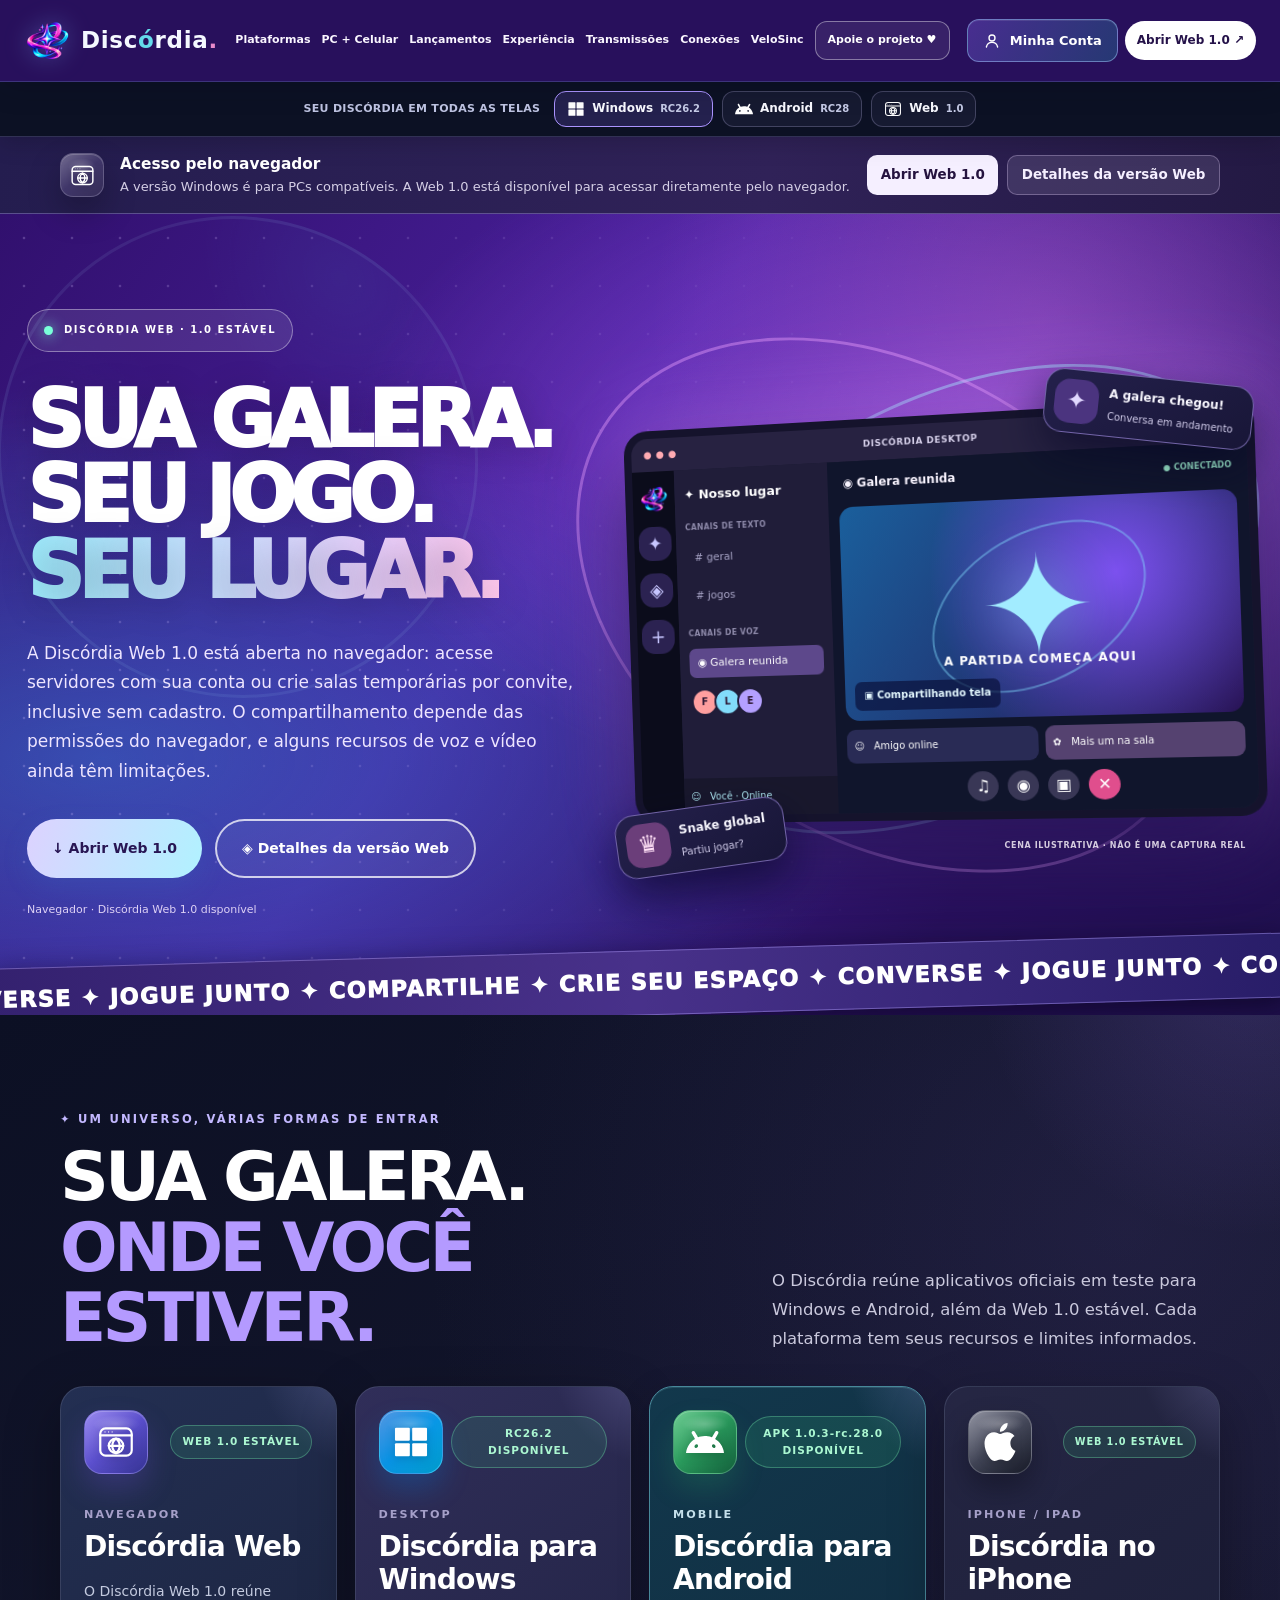
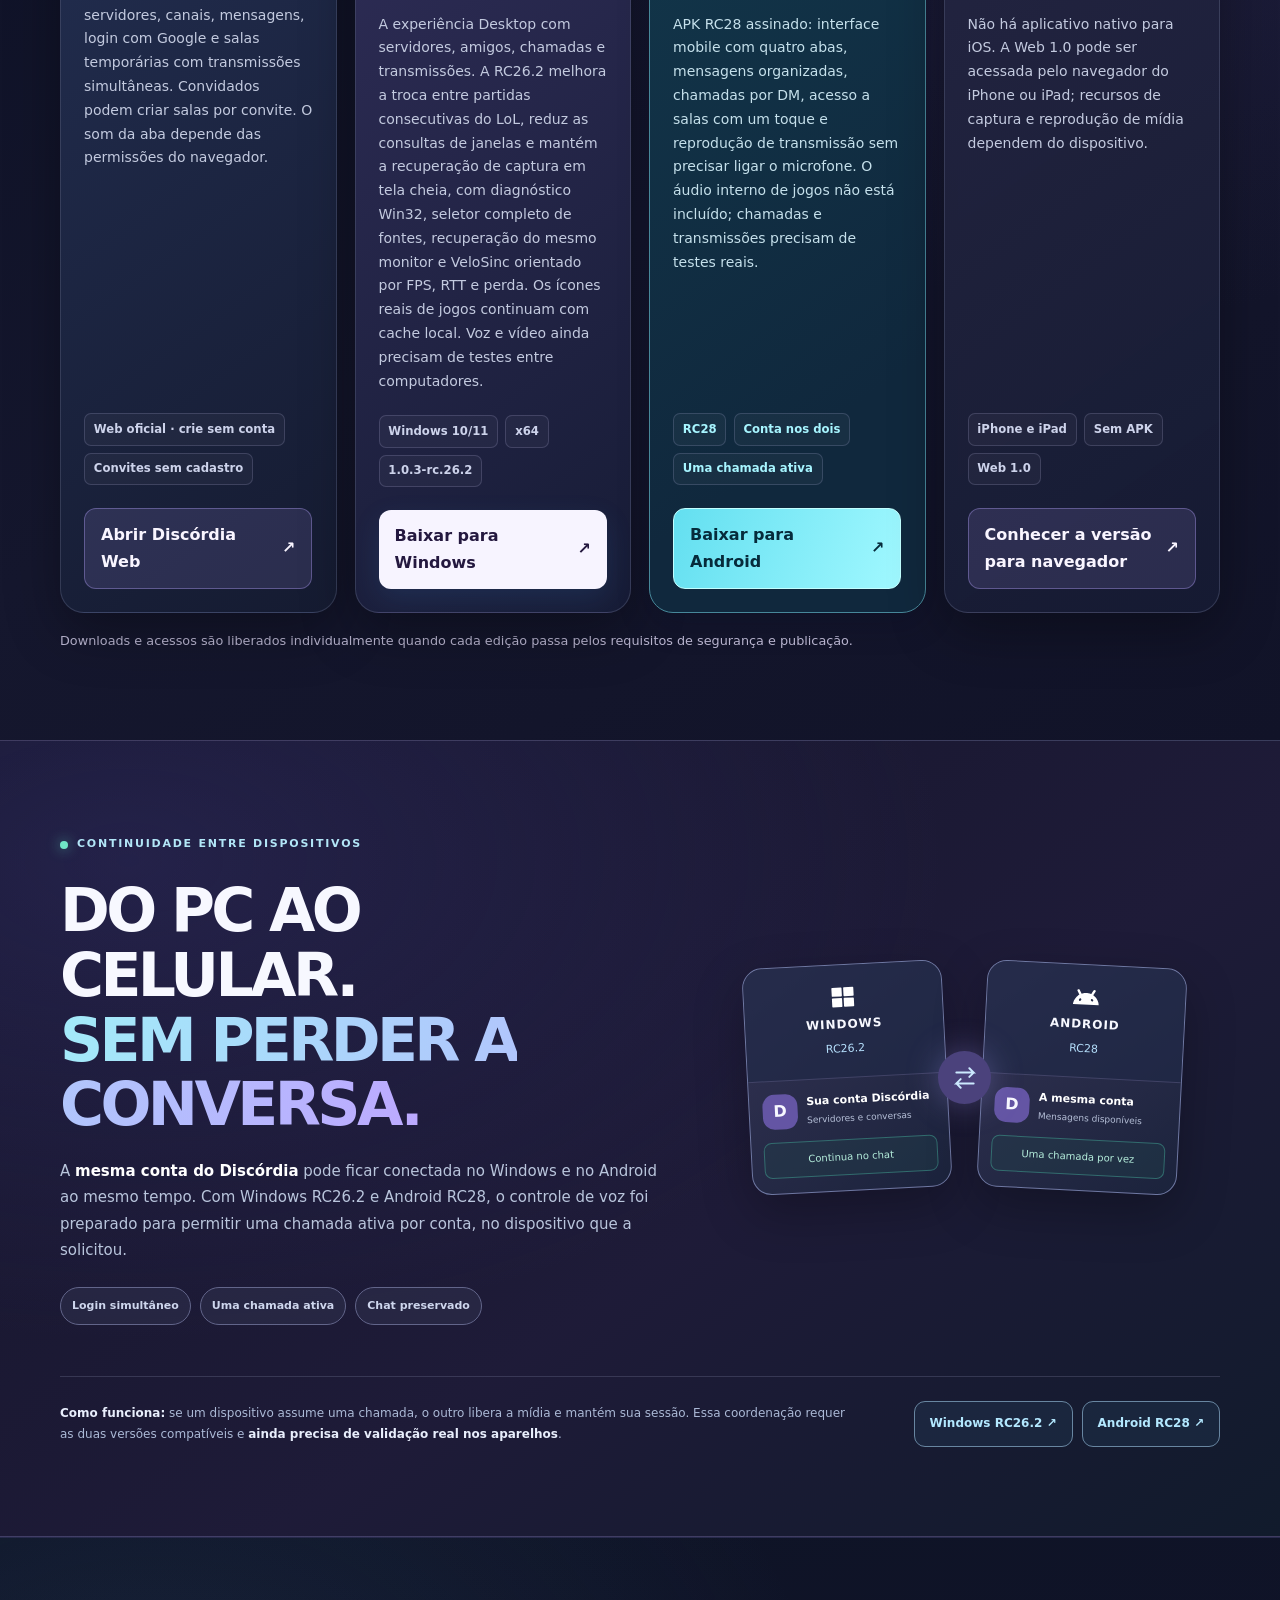
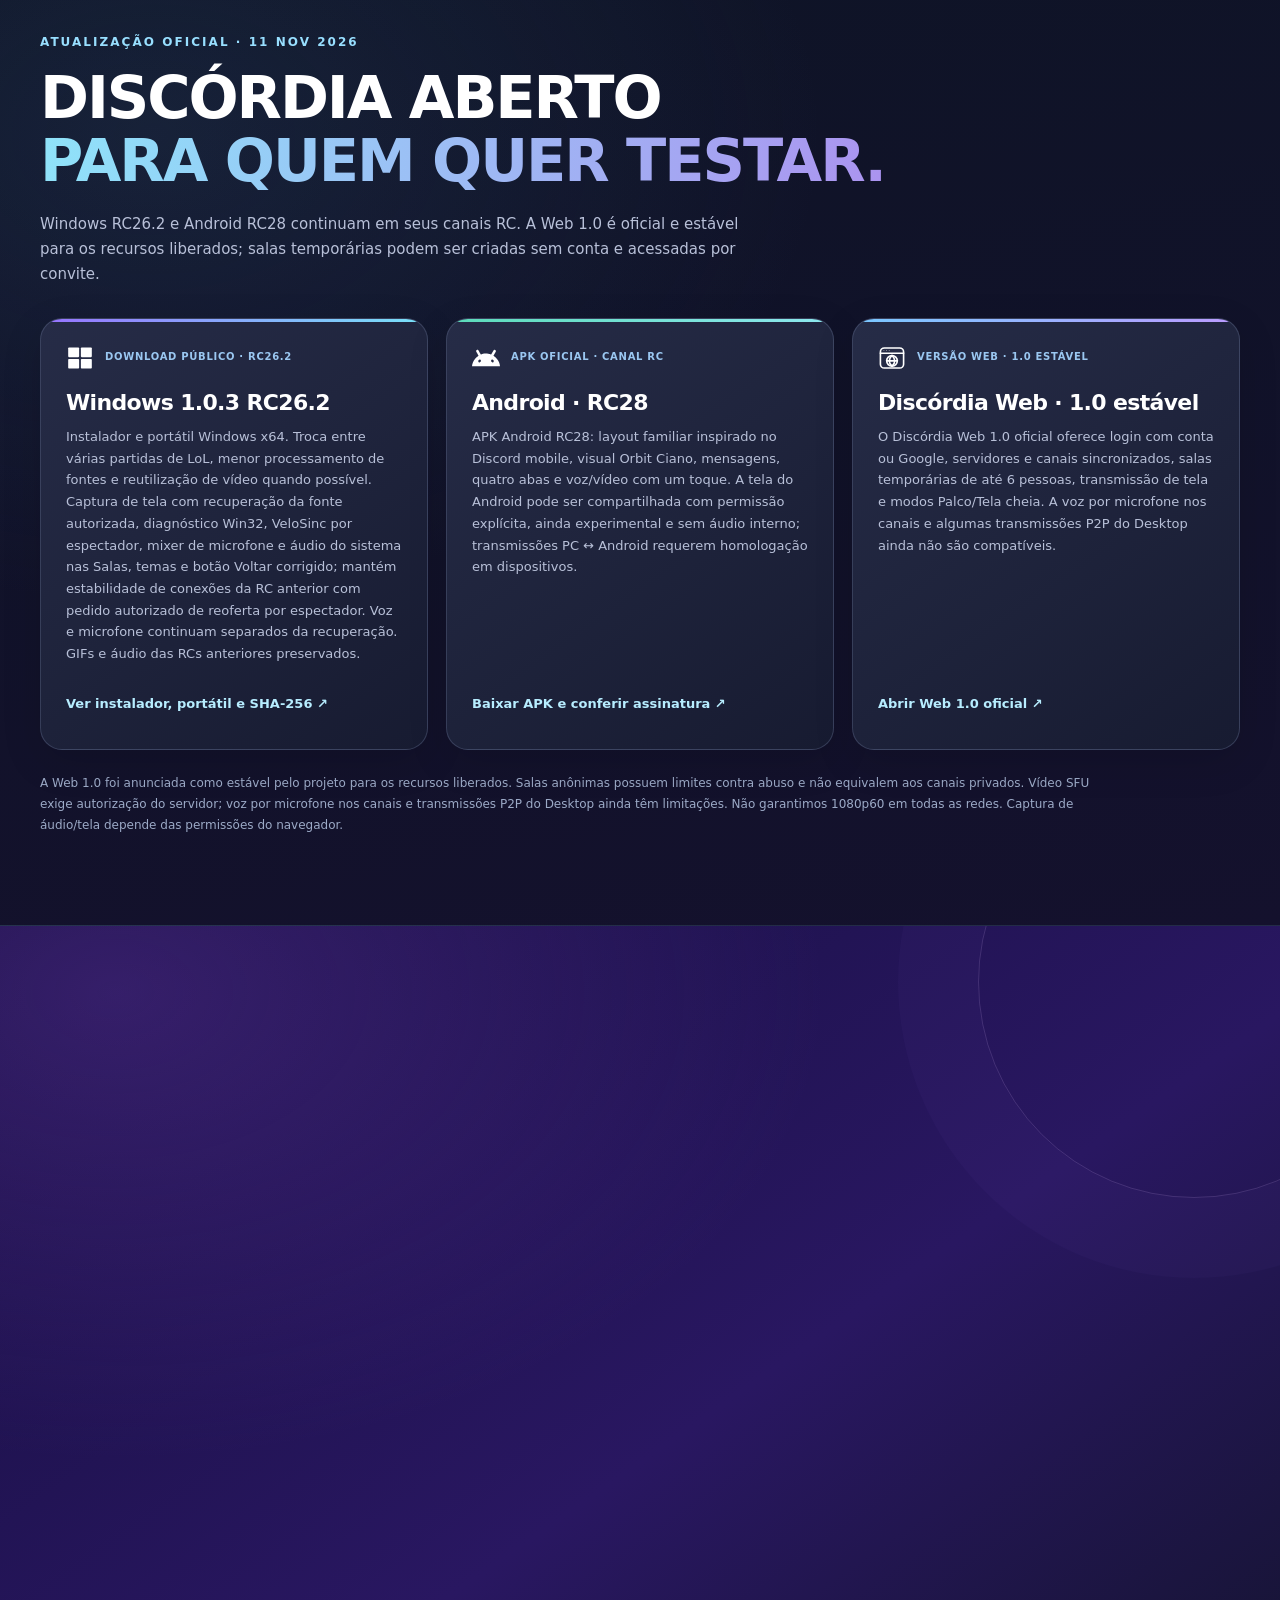
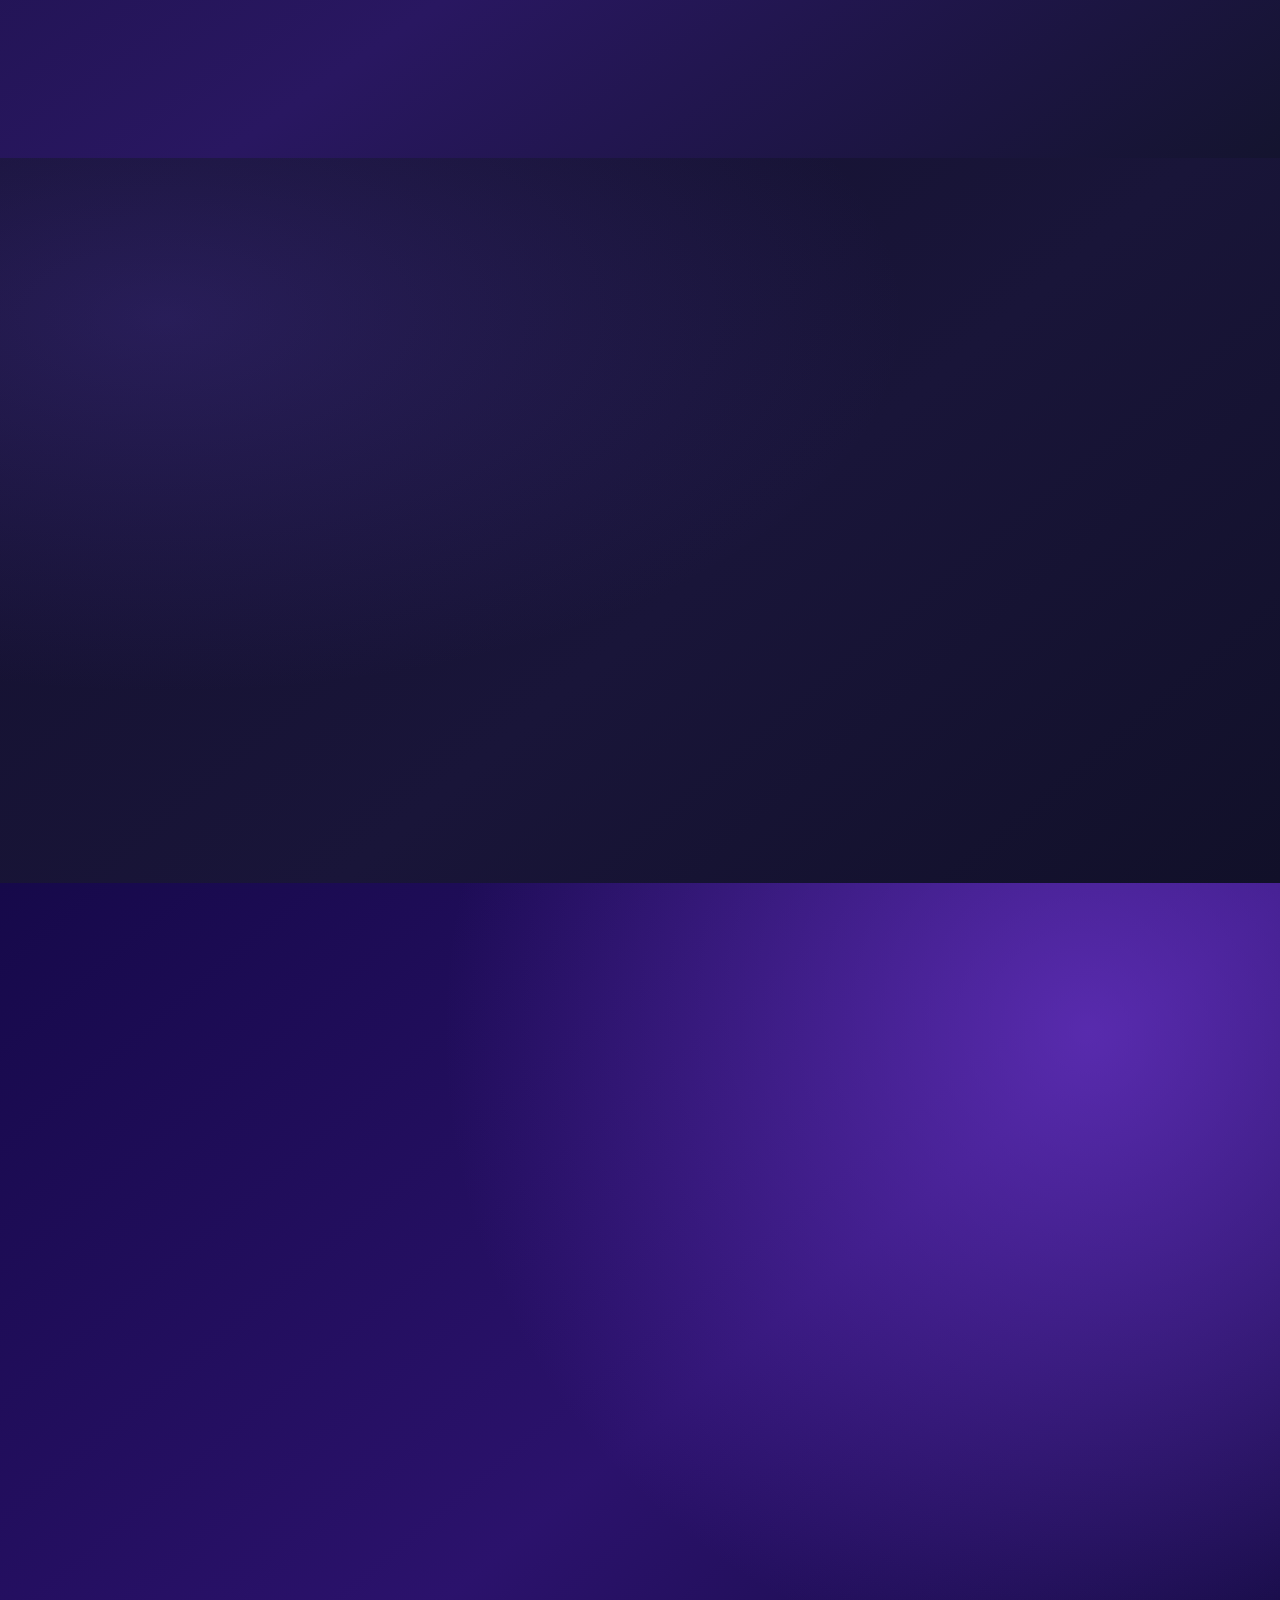
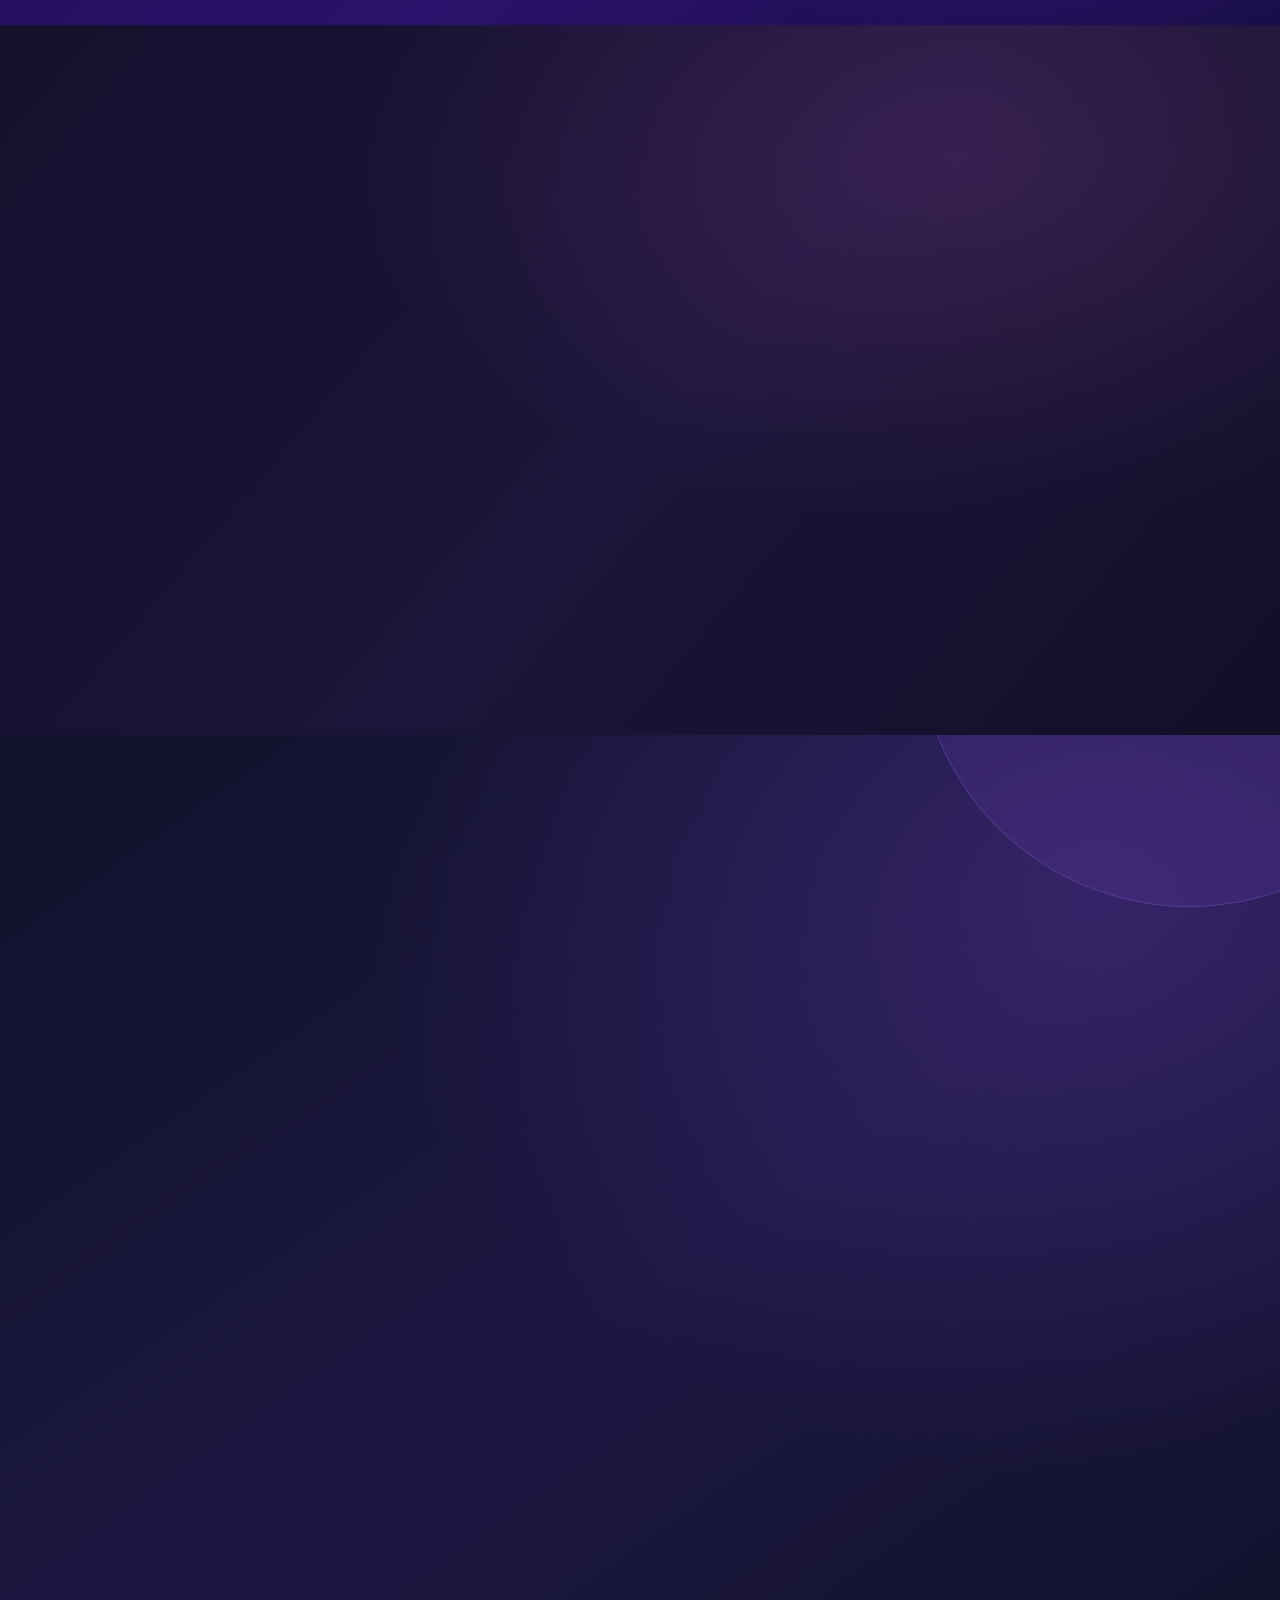
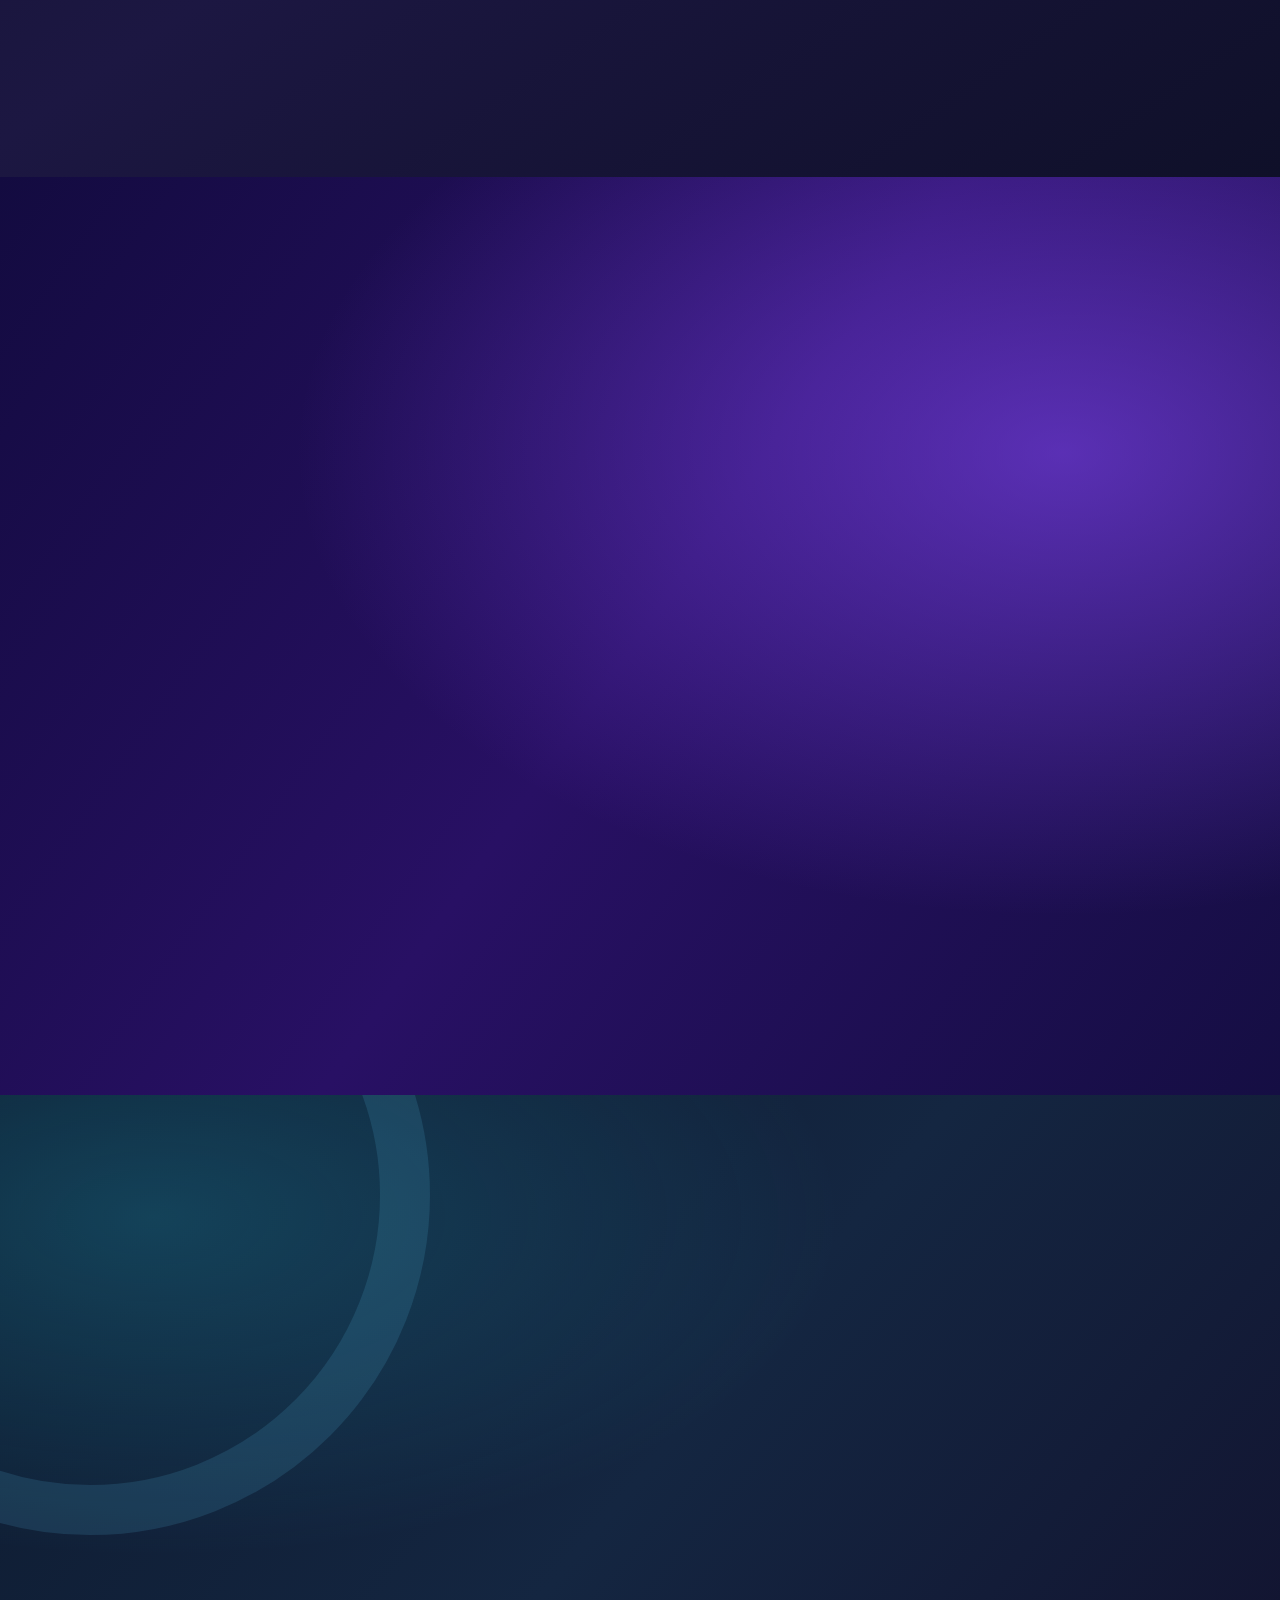
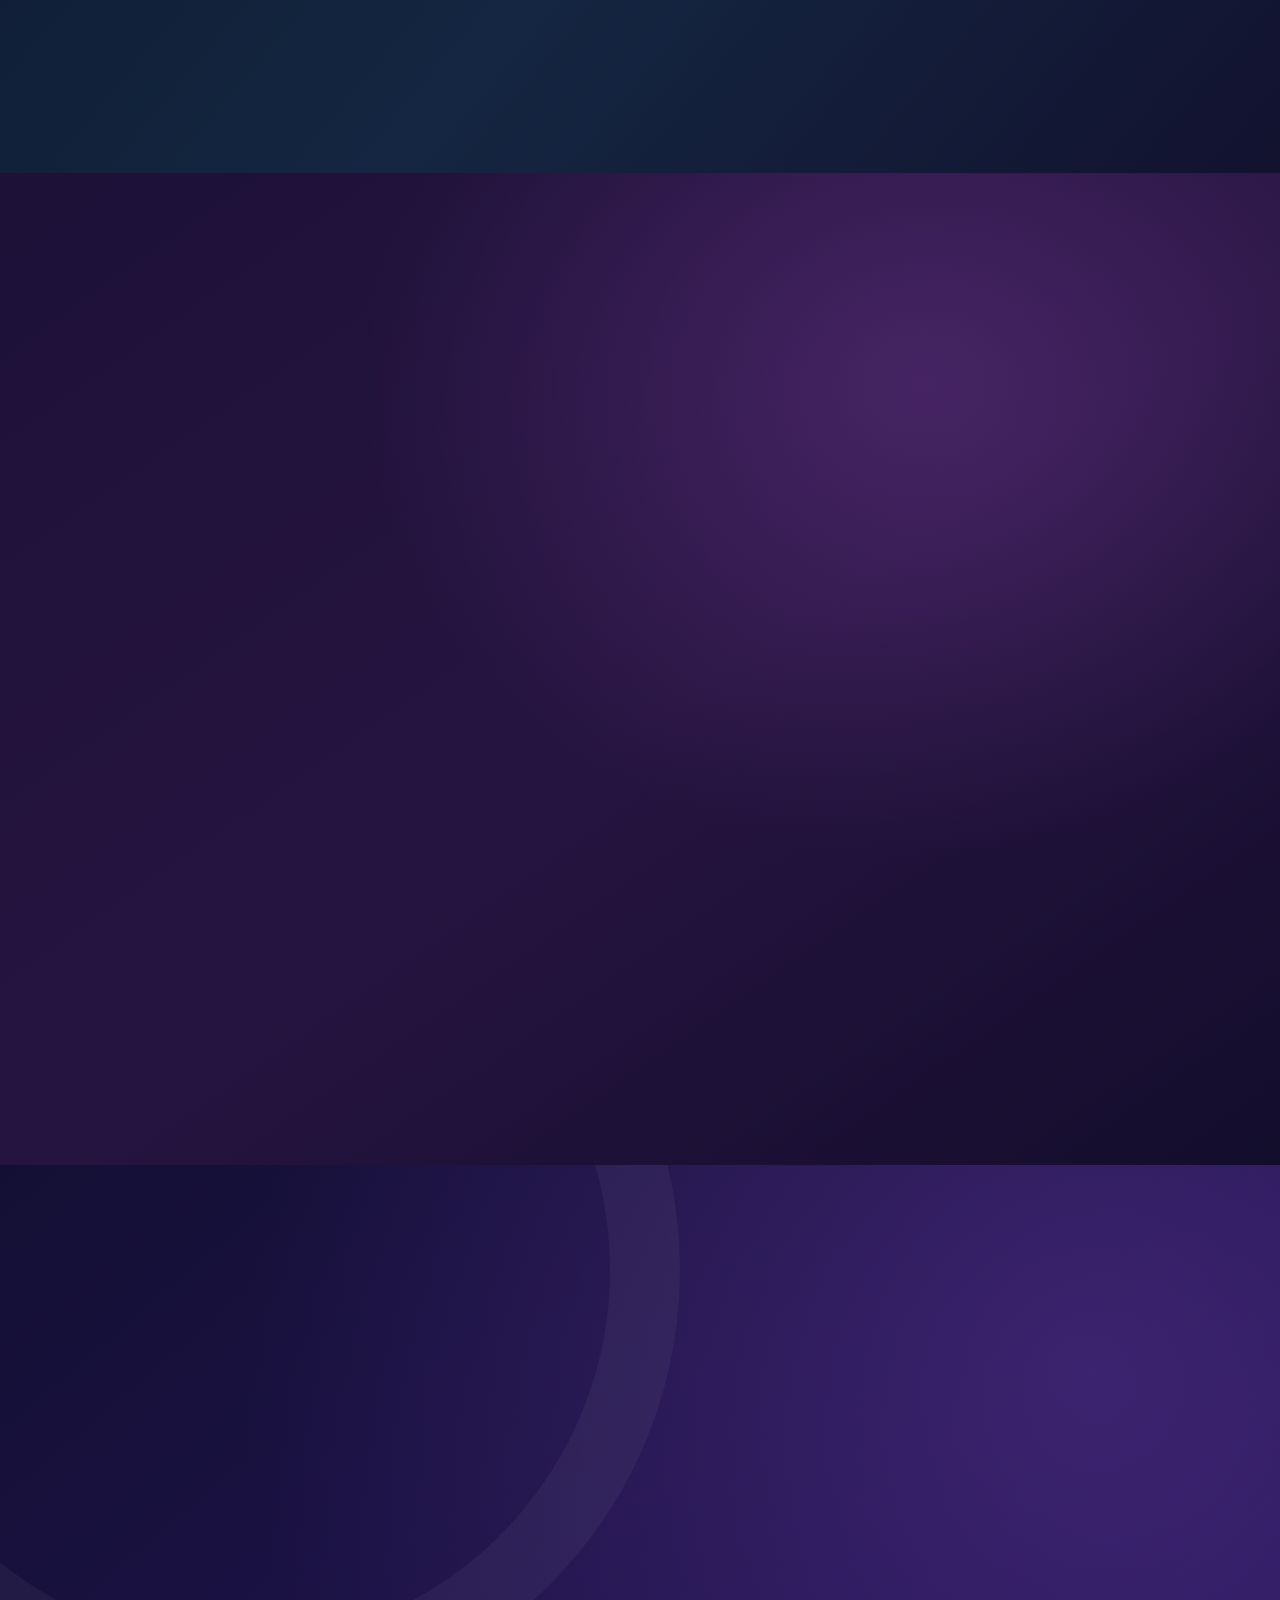
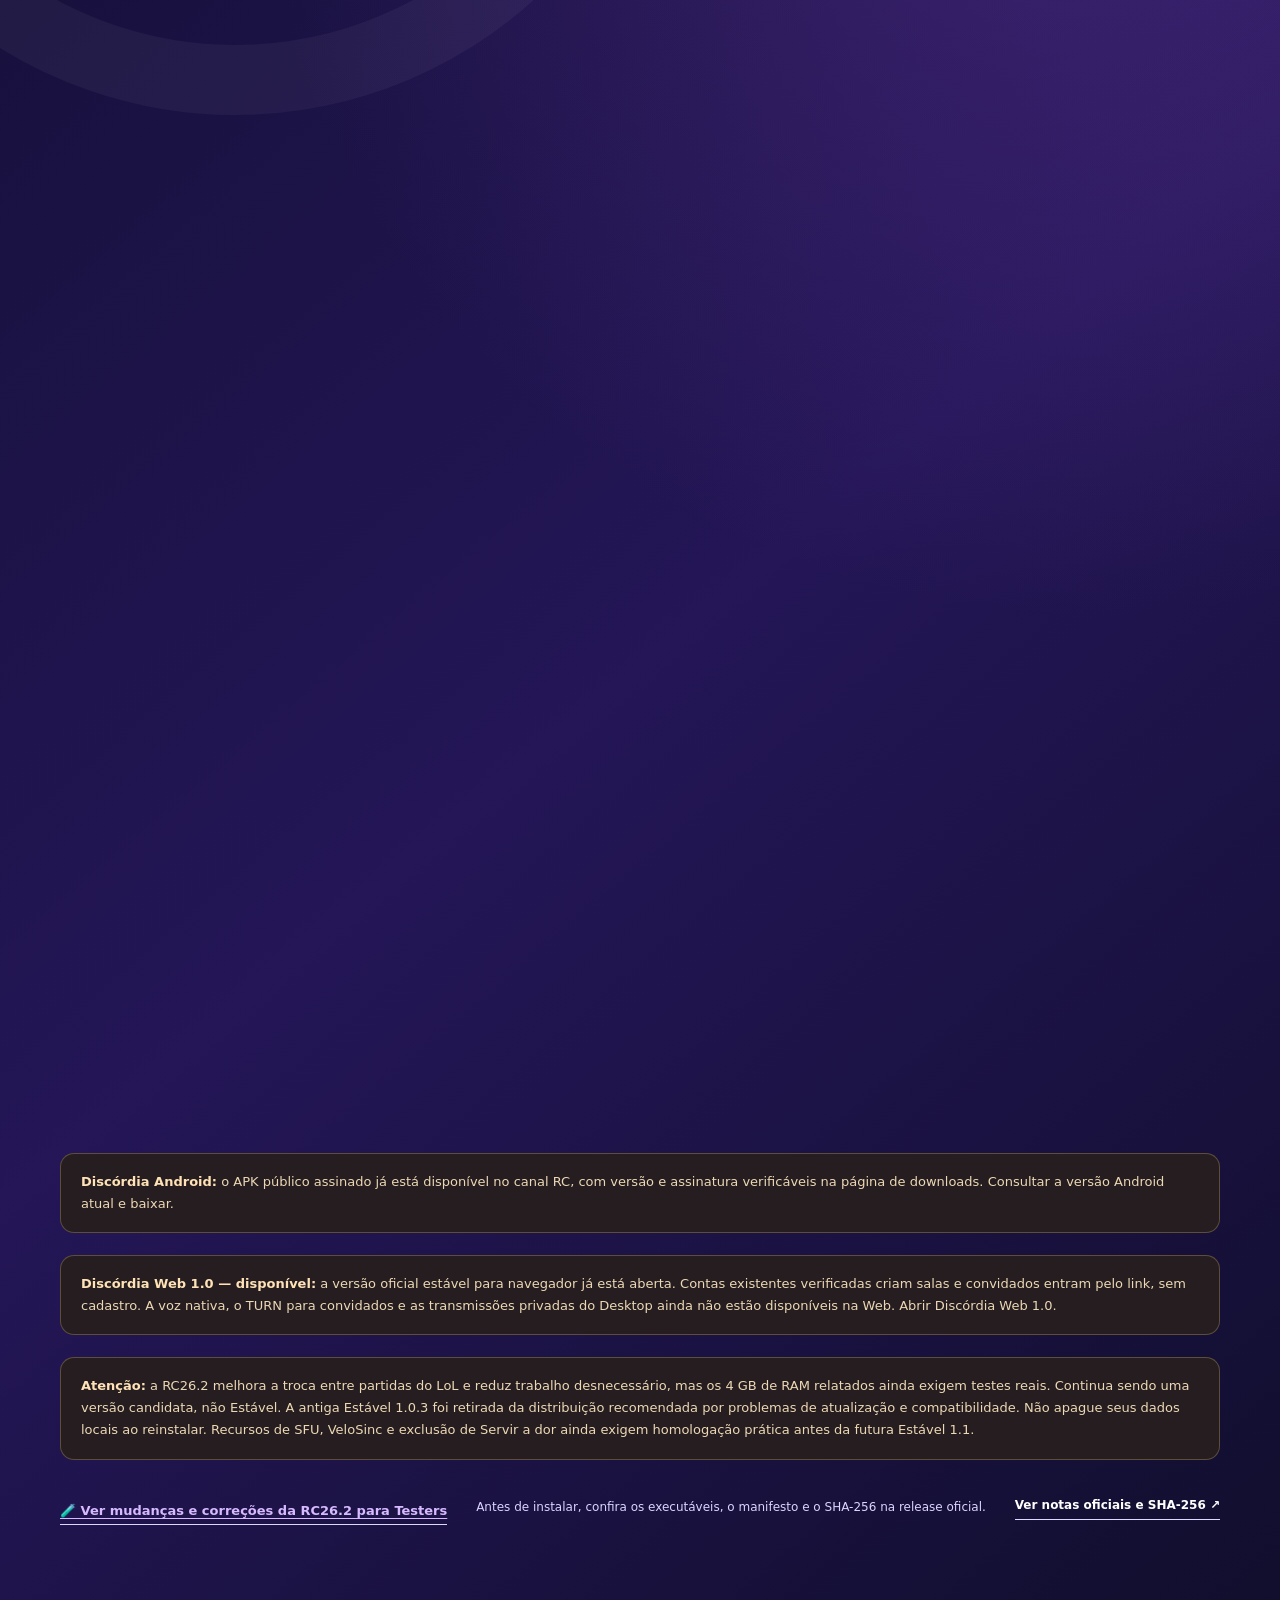
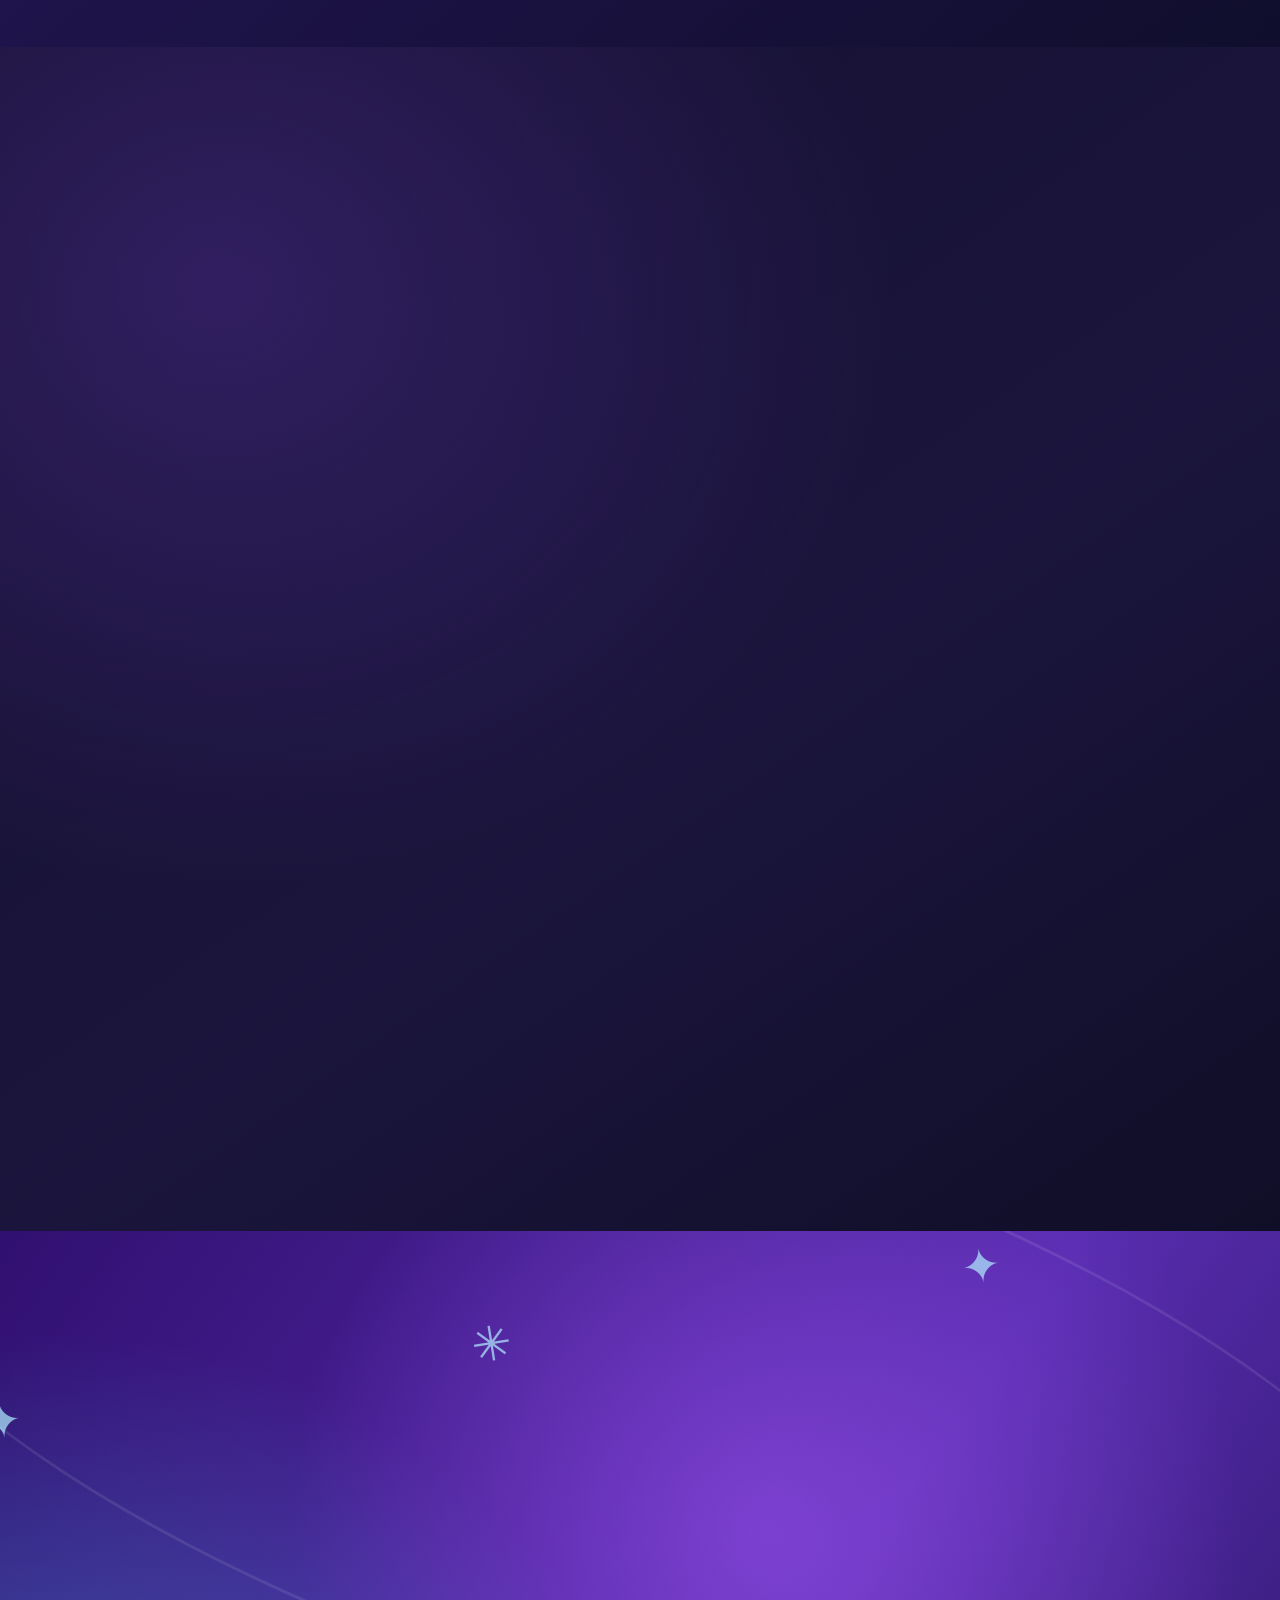
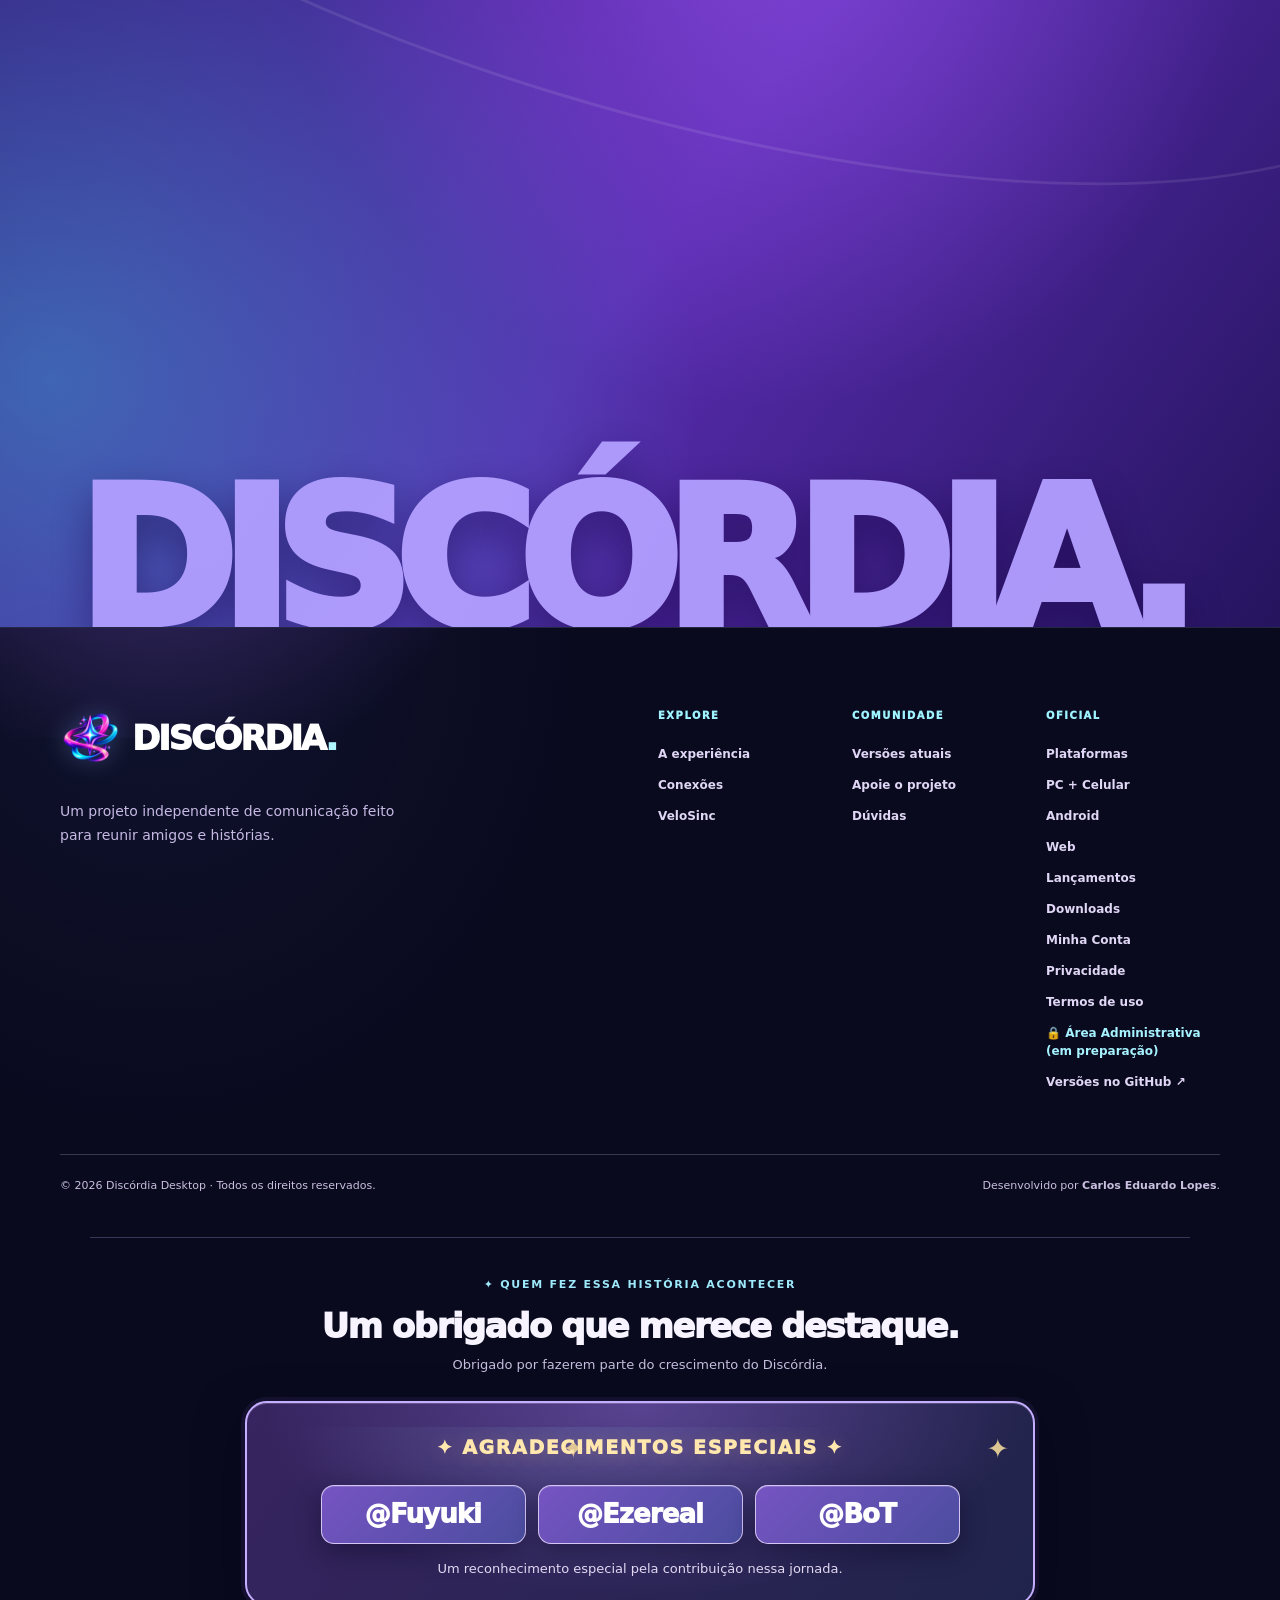
==== commit fc61acc7: "release(site): promote Windows RC26.2 League four-match test build and RAM diagnostics" ====
--- a/index.html
+++ b/index.html
@@ -4,9 +4,9 @@
 <meta charset="utf-8">
 <meta name="viewport" content="width=device-width,initial-scale=1">
 <meta name="theme-color" content="#0b0d19">
-<meta name="description" content="Discórdia para Windows RC26.1, Android RC28 e Web 1.0 estável. Acesse servidores, salas e transmissões no navegador ou baixe os aplicativos oficiais.">
+<meta name="description" content="Discórdia para Windows RC26.2, Android RC28 e Web 1.0 estável. Acesse servidores, salas e transmissões no navegador ou baixe os aplicativos oficiais.">
 <meta property="og:title" content="Discórdia Desktop — Seus amigos. Seu universo.">
-<meta property="og:description" content="RC26.1 Windows Testers: Salas no Desktop, ícones reais de jogos, palco, voz e cache offline.">
+<meta property="og:description" content="RC26.2 Windows Testers: Salas no Desktop, ícones reais de jogos, palco, voz e cache offline.">
 <meta property="og:type" content="website">
 <link rel="canonical" href="https://discordia-ari.pages.dev/">
 <meta property="og:url" content="https://discordia-ari.pages.dev/">
@@ -72,7 +72,7 @@
 <nav class="disc-cross-platform" aria-label="Versões e plataformas do Discórdia">
  <div class="disc-cross-platform-inner">
   <span class="disc-cross-platform-lead">SEU DISCÓRDIA EM TODAS AS TELAS</span>
-  <a class="disc-cross-platform-link" href="#downloads" aria-current="page" title="Discórdia Desktop RC26.1 para Windows"><img src="./platform-icons/windows.svg" alt="" width="18" height="18">Windows <small>RC26.1</small></a>
+  <a class="disc-cross-platform-link" href="#downloads" aria-current="page" title="Discórdia Desktop RC26.2 para Windows"><img src="./platform-icons/windows.svg" alt="" width="18" height="18">Windows <small>RC26.2</small></a>
   <a class="disc-cross-platform-link" href="./android/" title="Discórdia Android: APK oficial disponível"><img src="./platform-icons/android.svg" alt="" width="18" height="18">Android <small>RC28</small></a>
   <a class="disc-cross-platform-link" href="./web/" title="Discórdia Web pública disponível"><img src="./platform-icons/web.svg" alt="" width="18" height="18">Web <small>1.0</small></a>
  </div>
@@ -93,11 +93,11 @@
   <div class="n26-sky" aria-hidden="true"></div>
   <div class="container n26-hero-grid">
     <div class="n26-hero-copy">
-      <span class="n26-tag"><span class="n26-live-dot"></span><span id="release-hero-badge">RC26.1 · CORREÇÃO DE CAPTURA DISPONÍVEL</span></span>
+      <span class="n26-tag"><span class="n26-live-dot"></span><span id="release-hero-badge">RC26.2 · LOL EM PARTIDAS SEGUIDAS</span></span>
       <h1 id="hero-title">SUA GALERA.<br>SEU JOGO.<br><em>SEU LUGAR.</em></h1>
-      <p id="release-hero-description">A <strong>RC26.1 Windows</strong> corrige o início da transmissão do League of Legends e de outras janelas, aceita o primeiro quadro decodificado sem encerrar a captura e mostra um aviso claro quando o Windows recusa a fonte. A versão também um diagnóstico nativo de jogos em tela cheia e seleção de todos os monitores nas Salas, com prévia e autorização explícita. A captura do Windows recupera a mesma fonte quando falha; o <strong>VeloSinc</strong> adapta qualidade por espectador e o novo mixer protege o microfone. Crie ou entre por convite na própria janela, com espaço para palco, transmissões, microfone, chat, participantes e áudio de tela opcional. Mantém o servidor de convites da Web, sem carregar outra interface ou criar um navegador adicional. Os jogos reconhecidos usam identidade unificada, ícones quadrados e cache local; a presença mantém a arte correta mesmo após leituras periódicas. Preserva as melhorias anteriores de conexão, GIFs, áudio e proteção de memória. <strong>Versão candidata para Testers:</strong> a qualidade entre PCs e o consumo de RAM em sessões longas ainda precisam de testes reais.</p>
+      <p id="release-hero-description">A <strong>RC26.2 Windows</strong> reforça a passagem da seleção de campeões para a partida do League of Legends, inclusive depois de várias partidas consecutivas. A busca de janelas está mais leve e as conexões de vídeo são reutilizadas quando possível. Mantém o diagnóstico de tela cheia, a seleção autorizada de monitores e as melhorias anteriores. A captura do Windows recupera a mesma fonte quando falha; o <strong>VeloSinc</strong> adapta qualidade por espectador e o novo mixer protege o microfone. Crie ou entre por convite na própria janela, com espaço para palco, transmissões, microfone, chat, participantes e áudio de tela opcional. Mantém o servidor de convites da Web, sem carregar outra interface ou criar um navegador adicional. Os jogos reconhecidos usam identidade unificada, ícones quadrados e cache local; a presença mantém a arte correta mesmo após leituras periódicas. Preserva as melhorias anteriores de conexão, GIFs, áudio e proteção de memória. <strong>Versão candidata para Testers:</strong> a qualidade entre PCs e o consumo de RAM em sessões longas ainda precisam de testes reais.</p>
       <div class="n26-hero-actions"><a id="device-primary-cta" class="n26-btn n26-btn-white" href="#downloads">↓ Baixar para Windows</a><a id="device-secondary-cta" class="n26-btn n26-btn-outline" href="./web/">◈ Conhecer versão Web</a></div>
-      <small id="device-platform-detail">Windows 10 e 11 · v1.0.3-rc.26.1 · Versão candidata · Instalador e portátil</small>
+      <small id="device-platform-detail">Windows 10 e 11 · v1.0.3-rc.26.2 · Versão candidata · Instalador e portátil</small>
     </div>
     <div class="n26-hero-scene" role="img" aria-label="Ilustração conceitual de uma chamada de voz e transmissão no Discórdia, com amigos em uma sala">
       <div class="n26-scene-ring ring-one"></div><div class="n26-scene-ring ring-two"></div>
@@ -127,10 +127,10 @@
   </div>
   <div class="dp-grid">
    <article class="dp-card dp-windows">
-    <div class="dp-card-top"><span class="dp-symbol dp-brand-icon dp-brand-icon--windows" aria-hidden="true"><img src="./platform-icons/windows.svg" alt="" width="38" height="38" loading="lazy"></span><span class="dp-status dp-status-live">RC26.1 DISPONÍVEL</span></div>
+    <div class="dp-card-top"><span class="dp-symbol dp-brand-icon dp-brand-icon--windows" aria-hidden="true"><img src="./platform-icons/windows.svg" alt="" width="38" height="38" loading="lazy"></span><span class="dp-status dp-status-live">RC26.2 DISPONÍVEL</span></div>
     <p class="dp-overline">DESKTOP</p><h3>Discórdia para Windows</h3>
-    <p>A experiência Desktop com servidores, amigos, chamadas e transmissões. A RC26.1 corrige o cancelamento ao iniciar captura de jogos e aprimora a captura em jogos de tela cheia, com diagnóstico Win32, seletor completo de fontes, recuperação do mesmo monitor e VeloSinc orientado por FPS, RTT e perda. Os ícones reais de jogos continuam com cache local. Voz e vídeo ainda precisam de testes entre computadores.</p>
-    <div class="dp-tags"><span>Windows 10/11</span><span>x64</span><span>1.0.3-rc.26.1</span></div>
+    <p>A experiência Desktop com servidores, amigos, chamadas e transmissões. A RC26.2 melhora a troca entre partidas consecutivas do LoL, reduz as consultas de janelas e mantém a recuperação de captura em tela cheia, com diagnóstico Win32, seletor completo de fontes, recuperação do mesmo monitor e VeloSinc orientado por FPS, RTT e perda. Os ícones reais de jogos continuam com cache local. Voz e vídeo ainda precisam de testes entre computadores.</p>
+    <div class="dp-tags"><span>Windows 10/11</span><span>x64</span><span>1.0.3-rc.26.2</span></div>
     <a class="dp-cta dp-cta-primary" href="#downloads">Baixar para Windows <span aria-hidden="true">↗</span></a>
    </article>
    <article class="dp-card dp-android">
@@ -164,12 +164,12 @@
   <div class="sx-cross-heading">
    <span class="sx-eyebrow"><i aria-hidden="true"></i> CONTINUIDADE ENTRE DISPOSITIVOS</span>
    <h2 id="sx-cross-title">DO PC AO CELULAR.<br><em>SEM PERDER A CONVERSA.</em></h2>
-   <p>A <strong>mesma conta do Discórdia</strong> pode ficar conectada no Windows e no Android ao mesmo tempo. Com Windows RC26.1 e Android RC28, o controle de voz foi preparado para permitir uma chamada ativa por conta, no dispositivo que a solicitou.</p>
+   <p>A <strong>mesma conta do Discórdia</strong> pode ficar conectada no Windows e no Android ao mesmo tempo. Com Windows RC26.2 e Android RC28, o controle de voz foi preparado para permitir uma chamada ativa por conta, no dispositivo que a solicitou.</p>
    <div class="sx-cross-tags"><span>Login simultâneo</span><span>Uma chamada ativa</span><span>Chat preservado</span></div>
   </div>
-  <div class="sx-cross-visual" aria-label="Windows RC26.1 e Android RC28 conectados com a mesma conta">
+  <div class="sx-cross-visual" aria-label="Windows RC26.2 e Android RC28 conectados com a mesma conta">
    <div class="sx-device sx-device-pc">
-    <div class="sx-device-top"><img src="./platform-icons/windows.svg" alt="" width="26" height="26"><strong>WINDOWS</strong><small>RC26.1</small></div>
+    <div class="sx-device-top"><img src="./platform-icons/windows.svg" alt="" width="26" height="26"><strong>WINDOWS</strong><small>RC26.2</small></div>
     <div class="sx-device-inside"><span class="sx-device-avatar">D</span><div><strong>Sua conta Discórdia</strong><small>Servidores e conversas</small></div></div>
     <span class="sx-device-signal">Continua no chat</span>
    </div>
@@ -183,7 +183,7 @@
   <div class="sx-cross-foot">
    <p><strong>Como funciona:</strong> se um dispositivo assume uma chamada, o outro libera a mídia e mantém sua sessão. Essa coordenação requer as duas versões compatíveis e <strong>ainda precisa de validação real nos aparelhos</strong>.</p>
    <div class="sx-cross-links">
-    <a href="https://github.com/magaskye/discordia/releases/tag/v1.0.3-rc.26.1" target="_blank" rel="noopener noreferrer">Windows RC26.1 ↗</a>
+    <a href="https://github.com/magaskye/discordia/releases/tag/v1.0.3-rc.26.2" target="_blank" rel="noopener noreferrer">Windows RC26.2 ↗</a>
     <a href="./android/">Android RC28 ↗</a>
    </div>
   </div>
@@ -194,13 +194,13 @@
   <div class="dl-public-heading">
    <span class="dl-public-eyebrow">ATUALIZAÇÃO OFICIAL · 11 NOV 2026</span>
    <h2 id="dl-public-release-title">DISCÓRDIA ABERTO<br><em>PARA QUEM QUER TESTAR.</em></h2>
-   <p>Windows RC26.1 e Android RC28 continuam em seus canais RC. A Web 1.0 é oficial e estável para os recursos liberados; salas temporárias podem ser criadas sem conta e acessadas por convite.</p>
+   <p>Windows RC26.2 e Android RC28 continuam em seus canais RC. A Web 1.0 é oficial e estável para os recursos liberados; salas temporárias podem ser criadas sem conta e acessadas por convite.</p>
   </div>
   <div class="dl-public-grid">
    <article class="dl-public-card">
-    <div class="dl-public-card-top"><img src="./platform-icons/windows.svg" width="28" height="28" alt=""><span>DOWNLOAD PÚBLICO · RC26.1</span></div>
-    <h3>Windows 1.0.3 RC26.1</h3><p>Instalador e portátil Windows x64. Captura de tela com recuperação da fonte autorizada, diagnóstico Win32, VeloSinc por espectador, mixer de microfone e áudio do sistema nas Salas, temas e botão Voltar corrigido; mantém estabilidade de conexões da RC anterior com pedido autorizado de reoferta por espectador. Voz e microfone continuam separados da recuperação. GIFs e áudio das RCs anteriores preservados.</p>
-    <a href="https://github.com/magaskye/discordia/releases/tag/v1.0.3-rc.26.1" target="_blank" rel="noopener noreferrer">Ver instalador, portátil e SHA-256 ↗</a>
+    <div class="dl-public-card-top"><img src="./platform-icons/windows.svg" width="28" height="28" alt=""><span>DOWNLOAD PÚBLICO · RC26.2</span></div>
+    <h3>Windows 1.0.3 RC26.2</h3><p>Instalador e portátil Windows x64. Troca entre várias partidas de LoL, menor processamento de fontes e reutilização de vídeo quando possível. Captura de tela com recuperação da fonte autorizada, diagnóstico Win32, VeloSinc por espectador, mixer de microfone e áudio do sistema nas Salas, temas e botão Voltar corrigido; mantém estabilidade de conexões da RC anterior com pedido autorizado de reoferta por espectador. Voz e microfone continuam separados da recuperação. GIFs e áudio das RCs anteriores preservados.</p>
+    <a href="https://github.com/magaskye/discordia/releases/tag/v1.0.3-rc.26.2" target="_blank" rel="noopener noreferrer">Ver instalador, portátil e SHA-256 ↗</a>
    </article>
    <article class="dl-public-card">
     <div class="dl-public-card-top"><img src="./platform-icons/android.svg" width="28" height="28" alt=""><span>APK OFICIAL · CANAL RC</span></div>
@@ -223,10 +223,10 @@
   <div class="container">
     <div class="rc17-highlights-heading">
       <div><span class="n27-eyebrow">✦ DESTAQUES · 11 DE NOVEMBRO</span><h2 id="rc17-highlights-title">O QUE HÁ<br><em>DE NOVO.</em></h2></div>
-      <p>O Capture Engine da RC26.1, os ícones de jogos, as melhorias de transmissão e as opções Android e Web — com limites reais de cada versão.</p>
+      <p>O Capture Engine da RC26.2, os ícones de jogos, as melhorias de transmissão e as opções Android e Web — com limites reais de cada versão.</p>
     </div>
     <div class="rc17-highlights-grid">
-      <article class="rc17-highlight"><span class="rc17-highlight-icon" aria-hidden="true">▣</span><span class="rc17-highlight-tag">01 / WINDOWS · RC26.1</span><h3>Capture Engine renovado</h3><p>Diagnóstico da captura em jogos de tela cheia, seleção da fonte autorizada e retomada da mesma janela ou monitor quando o vídeo falha.</p><small>Jogos com anticheat e tela cheia exclusiva podem limitar a captura. Validar em PCs reais.</small></article>
+      <article class="rc17-highlight"><span class="rc17-highlight-icon" aria-hidden="true">▣</span><span class="rc17-highlight-tag">01 / WINDOWS · RC26.2</span><h3>Capture Engine renovado</h3><p>Diagnóstico da captura em jogos de tela cheia, seleção da fonte autorizada e retomada da mesma janela ou monitor quando o vídeo falha.</p><small>Jogos com anticheat e tela cheia exclusiva podem limitar a captura. Validar em PCs reais.</small></article>
       <article class="rc17-highlight"><span class="rc17-highlight-icon" aria-hidden="true">⚡</span><span class="rc17-highlight-tag">02 / JOGOS E VELOSINC</span><h3>Ícones reais. Vídeo adaptativo.</h3><p>Identidade de jogos unificada, ícones quadrados com cache offline e recuperação de transmissões por espectador; VeloSinc monitora qualidade e gargalos.</p><small>FPS e qualidade dependem da GPU, rede, dispositivo e fonte de captura.</small></article>
       <article class="rc17-highlight"><span class="rc17-highlight-icon" aria-hidden="true">◉</span><span class="rc17-highlight-tag">03 / ANDROID · RC28</span><h3>Mensagens, voz e vídeo no Android</h3><p>Navegação em quatro abas, DMs com botões de voz e vídeo, transmissão sem ativar microfone e barra superior corrigida.</p><small>Áudio interno de jogos não incluído; vídeo PC ↔ Android precisa de testes em celulares reais.</small></article>
       <article class="rc17-highlight"><span class="rc17-highlight-icon" aria-hidden="true">✦</span><span class="rc17-highlight-tag">04 / WEB · 1.0</span><h3>Web estável no navegador</h3><p>Servidores, mensagens, convites, login e salas temporárias sem instalação. Compartilhamento de tela com permissões do navegador.</p><small>Voz em canais e algumas transmissões Desktop não têm paridade completa.</small></article>
@@ -294,7 +294,7 @@
   <div class="container n27-journey-inner">
     <span class="n27-eyebrow">A GENTE CONTINUA CONSTRUINDO</span>
     <h2 id="n27-journey-title">FEITO COM AMIGOS.<br><em>MELHOR A CADA VERSÃO.</em></h2>
-    <p>O Discórdia evoluiu com os testes da comunidade. Hoje você encontra a RC26.1 para Windows, a RC28 para Android e a Web 1.0. A futura edição Estável 1.1 do Desktop só será anunciada após seus próprios testes de qualidade e segurança.</p>
+    <p>O Discórdia evoluiu com os testes da comunidade. Hoje você encontra a RC26.2 para Windows, a RC28 para Android e a Web 1.0. A futura edição Estável 1.1 do Desktop só será anunciada após seus próprios testes de qualidade e segurança.</p>
     <div class="n27-journey-tags" aria-label="Áreas de evolução"><span>✦ VOZ E PRESENÇA</span><span>▣ TRANSMISSÕES</span><span>◈ TEMAS .DISCA</span><span>♛ SNAKE GLOBAL</span></div>
     <a class="n27-link" href="./versoes.html">Conhecer o histórico completo de versões ↗</a>
   </div>
@@ -317,17 +317,17 @@
 <section class="n27-downloads" id="downloads" aria-labelledby="downloads-heading">
  <div class="container">
    <div class="n27-downloads-head">
-     <div><span class="n27-eyebrow">SUA PRÓXIMA PARTIDA COMEÇA AQUI</span><h2 id="downloads-heading">BORA ENTRAR<br><em>NO DISCÓRDIA?</em></h2><p><strong>Baixe a RC26.1 para Windows</strong> (10/11 x64). Diagnóstico nativo de tela cheia, seleção de fontes nas Salas, recuperação de quadros, VeloSinc por espectador e mixer de áudio aprimorado; mantém as correções anteriores de ícones e memória. A interface de servidores e chamadas permanece no Desktop. <strong>Pré-release: a integração de salas e a transmissão ainda devem ser testadas entre computadores reais.</strong></p></div>
-     <span class="n27-release-status" id="release-status" role="status" aria-live="polite">RC26.1 publicada · Versão candidata</span>
+     <div><span class="n27-eyebrow">SUA PRÓXIMA PARTIDA COMEÇA AQUI</span><h2 id="downloads-heading">BORA ENTRAR<br><em>NO DISCÓRDIA?</em></h2><p><strong>Baixe a RC26.2 para Windows</strong> (10/11 x64). Diagnóstico nativo de tela cheia, seleção de fontes nas Salas, recuperação de quadros, VeloSinc por espectador e mixer de áudio aprimorado; mantém as correções anteriores de ícones e memória. A interface de servidores e chamadas permanece no Desktop. <strong>Pré-release: a integração de salas e a transmissão ainda devem ser testadas entre computadores reais.</strong></p></div>
+     <span class="n27-release-status" id="release-status" role="status" aria-live="polite">RC26.2 publicada · Versão candidata</span>
    </div>
    <div class="n27-download-grid disc-current-downloads">
      <article class="n27-download-card is-rc" id="rc-download-card">
-       <div class="n27-download-card-top"><span>✦ PARA QUEM TESTA</span><b>RC26.1 / TESTERS</b></div>
-       <div class="n27-download-art" aria-hidden="true"><span>↗</span><strong>RC26.1</strong><i>✦</i></div>
-       <h3>Discórdia RC26.1 · Versão candidata.</h3><p>Captura recupera a mesma janela ou monitor autorizado; diagnóstico Win32 orienta jogos em tela cheia. Salas ganham seletor com prévias, áudio misturado com prioridade do microfone e VeloSinc por espectador. Captura e FPS em jogos protegidos ainda dependem de teste real.</p>
-       <strong class="download-version" id="rc-version">v1.0.3-rc.26.1 · Versão candidata · Windows x64</strong>
-       <div class="download-actions"><a id="rc-installer" class="btn primary" href="https://github.com/magaskye/discordia/releases/download/v1.0.3-rc.26.1/Discordia-1.0.3-rc.26.1-Instalador-x64.exe">Baixar instalador RC26.1 ↗</a><a id="rc-portable" class="secondary-link" href="https://github.com/magaskye/discordia/releases/download/v1.0.3-rc.26.1/Discordia-1.0.3-rc.26.1-Portatil-x64.exe">Baixar versão portátil ↗</a></div>
-       <small>Pré-lançamento para testers. Se você já utiliza o canal Testers, a RC26.1 poderá chegar pelo atualizador oficial, respeitando a disponibilidade dos arquivos e as permissões do Windows. A edição portátil avisa quando há nova versão, sem instalar automaticamente. Próxima Estável: 1.1 após homologação.</small>
+       <div class="n27-download-card-top"><span>✦ PARA QUEM TESTA</span><b>RC26.2 / TESTERS</b></div>
+       <div class="n27-download-art" aria-hidden="true"><span>↗</span><strong>RC26.2</strong><i>✦</i></div>
+       <h3>Discórdia RC26.2 · Partidas consecutivas.</h3><p>Melhora a troca entre cliente e jogo no LoL após várias partidas e reduz a sobrecarga de captura. O consumo elevado de RAM ainda requer medição real. Captura recupera a mesma janela ou monitor autorizado; diagnóstico Win32 orienta jogos em tela cheia. Salas ganham seletor com prévias, áudio misturado com prioridade do microfone e VeloSinc por espectador. Captura e FPS em jogos protegidos ainda dependem de teste real.</p>
+       <strong class="download-version" id="rc-version">v1.0.3-rc.26.2 · Versão candidata · Windows x64</strong>
+       <div class="download-actions"><a id="rc-installer" class="btn primary" href="https://github.com/magaskye/discordia/releases/download/v1.0.3-rc.26.2/Discordia-1.0.3-rc.26.2-Instalador-x64.exe">Baixar instalador RC26.2 ↗</a><a id="rc-portable" class="secondary-link" href="https://github.com/magaskye/discordia/releases/download/v1.0.3-rc.26.2/Discordia-1.0.3-rc.26.2-Portatil-x64.exe">Baixar versão portátil ↗</a></div>
+       <small>Pré-lançamento para testers. Se você já utiliza o canal Testers, a RC26.2 poderá chegar pelo atualizador oficial, respeitando a disponibilidade dos arquivos e as permissões do Windows. A edição portátil avisa quando há nova versão, sem instalar automaticamente. Próxima Estável: 1.1 após homologação.</small>
      </article>
      <article class="n27-download-card is-android" id="android-download-card">
        <div class="n27-download-card-top"><span>◉ NO SEU CELULAR</span><b>ANDROID · RC28</b></div>
@@ -348,8 +348,8 @@
    </div>
    <div role="note" class="n27-compatibility-alert"><strong>Discórdia Android:</strong> o APK público assinado já está disponível no canal RC, com versão e assinatura verificáveis na página de downloads. <a href="./android/">Consultar a versão Android atual e baixar</a>.</div>
    <div role="note" class="n27-compatibility-alert"><strong>Discórdia Web 1.0 — disponível:</strong> a versão oficial estável para navegador já está aberta. Contas existentes verificadas criam salas e convidados entram pelo link, sem cadastro. A voz nativa, o TURN para convidados e as transmissões privadas do Desktop ainda não estão disponíveis na Web. <a href="https://discordia-web-beta.pages.dev/" target="_blank" rel="noopener noreferrer">Abrir Discórdia Web 1.0</a>.</div>
-   <div role="note" class="n27-compatibility-alert"><strong>Atenção:</strong> a RC26.1 corrige a inicialização de transmissões no Windows e continua sendo uma versão candidata de testes, não Estável. A antiga Estável 1.0.3 foi retirada da distribuição recomendada por problemas de atualização e compatibilidade. Não apague seus dados locais ao reinstalar. Recursos de SFU, VeloSinc e exclusão de Servir a dor ainda exigem homologação prática antes da futura Estável 1.1.</div>
-   <div class="n27-download-foot"><a class="disc-rc21-notes-link" href="https://github.com/magaskye/discordia/releases/tag/v1.0.3-rc.26.1">🧪 Ver mudanças e correções da RC26.1 para Testers</a><span id="release-hint">RC26.1 é a edição Windows para Testers. Versões antigas não são destacadas aqui. Executáveis, rc.yml e SHA-256 estão na release oficial.</span><a href="https://github.com/magaskye/discordia/releases/tag/v1.0.3-rc.26.1" target="_blank" rel="noopener noreferrer">Ver notas oficiais e SHA-256 ↗</a></div>
+   <div role="note" class="n27-compatibility-alert"><strong>Atenção:</strong> a RC26.2 melhora a troca entre partidas do LoL e reduz trabalho desnecessário, mas os 4 GB de RAM relatados ainda exigem testes reais. Continua sendo uma versão candidata, não Estável. A antiga Estável 1.0.3 foi retirada da distribuição recomendada por problemas de atualização e compatibilidade. Não apague seus dados locais ao reinstalar. Recursos de SFU, VeloSinc e exclusão de Servir a dor ainda exigem homologação prática antes da futura Estável 1.1.</div>
+   <div class="n27-download-foot"><a class="disc-rc21-notes-link" href="https://github.com/magaskye/discordia/releases/tag/v1.0.3-rc.26.2">🧪 Ver mudanças e correções da RC26.2 para Testers</a><span id="release-hint">RC26.2 é a edição Windows para Testers. Versões antigas não são destacadas aqui. Executáveis, rc.yml e SHA-256 estão na release oficial.</span><a href="https://github.com/magaskye/discordia/releases/tag/v1.0.3-rc.26.2" target="_blank" rel="noopener noreferrer">Ver notas oficiais e SHA-256 ↗</a></div>
  </div>
 </section>
 <section class="n27-faq" id="perguntas" aria-labelledby="faq-heading">
@@ -360,10 +360,10 @@
     <details><summary>Posso convidar alguém sem conta para uma transmissão do Desktop?</summary><p>Sim, você pode criar uma sala separada na Web e compartilhar a tela ali. A pessoa sem conta pode assistir pelo link. Esse convite não espelha automaticamente uma transmissão de canal privado do Desktop; as funções nativas dependem da versão instalada.</p></details>
     <details><summary>Em quais computadores posso usar?</summary><p>O Discórdia Desktop foi desenvolvido para Windows 10 e 11, em computadores x64. O desempenho de chamadas, câmera e compartilhamento depende do equipamento e da conexão.</p></details>
     <details><summary>Qual a diferença entre instalador e portátil?</summary><p>O instalador adiciona o aplicativo ao Windows. A edição portátil pode ser executada sem uma instalação tradicional. Consulte sempre as instruções de cada Release.</p></details>
-    <details><summary>O que é a RC26.1?</summary><p>É a revisão Windows 1.0.3-rc.26.1 com sala integrada na mesma janela, reconhecimento da identidade da conta no serviço Web e GIFs sempre animados. Servidores privados continuam sob autenticação normal. A estabilidade da mídia ainda precisa de homologação.</p></details>
+    <details><summary>O que é a RC26.2?</summary><p>É a revisão Windows 1.0.3-rc.26.2 com acompanhamento reforçado de partidas de LoL, redução de consultas gráficas e reutilização de vídeo entre janelas, mantendo sala integrada e GIFs animados. Servidores privados continuam sob autenticação normal. A estabilidade da mídia ainda precisa de homologação.</p></details>
     <details><summary>Como confirmar se o download é oficial?</summary><p>Use os links para o GitHub Releases oficial e confira o SHA-256 publicado junto da versão. Se o Windows exibir um aviso de editor não verificado, confira a origem do arquivo; não desative proteções do sistema.</p></details>
     <details><summary>Como meu avatar aparece no site oficial?</summary><p>Entre pelo <a href="https://discordia-contas-573e7.web.app/">Minha Conta</a> e use <strong>Voltar ao site</strong>. Seu avatar, nome e @ID aparecem no cabeçalho da mesma aba. A exibição é visual; seus dados privados continuam protegidos pelo login no portal.</p></details>
-     <details><summary>O Audio Guardian garante o som em todos os PCs?</summary><p>Ainda não. A RC26.1 ajusta o buffer PCM e tenta recuperar interrupções de áudio sem reiniciar a voz, mas qualidade, latência e cortes precisam ser avaliados em cada computador.</p></details>
+     <details><summary>O Audio Guardian garante o som em todos os PCs?</summary><p>Ainda não. A RC26.2 ajusta o buffer PCM e tenta recuperar interrupções de áudio sem reiniciar a voz, mas qualidade, latência e cortes precisam ser avaliados em cada computador.</p></details>
      <details><summary>O VeloSinc já está completo?</summary><p>Não. O VeloSinc continua evoluindo em versões de testes e depende de homologação. As ilustrações do site explicam a ideia, não comprovam que todas as funções estão disponíveis.</p></details>
     <details><summary>Já posso contribuir pelo APOIA.se?</summary><p>A campanha está em preparação e depende da verificação documental da plataforma. Enquanto isso, a página <a href="./apoie.html">Apoie o projeto</a> explica a proposta, sem solicitar pagamento.</p></details>
     <details><summary>E a privacidade?</summary><p>Você pode ler as informações de tratamento de dados na nossa <a href="./privacidade.html">página de privacidade</a>.</p></details>
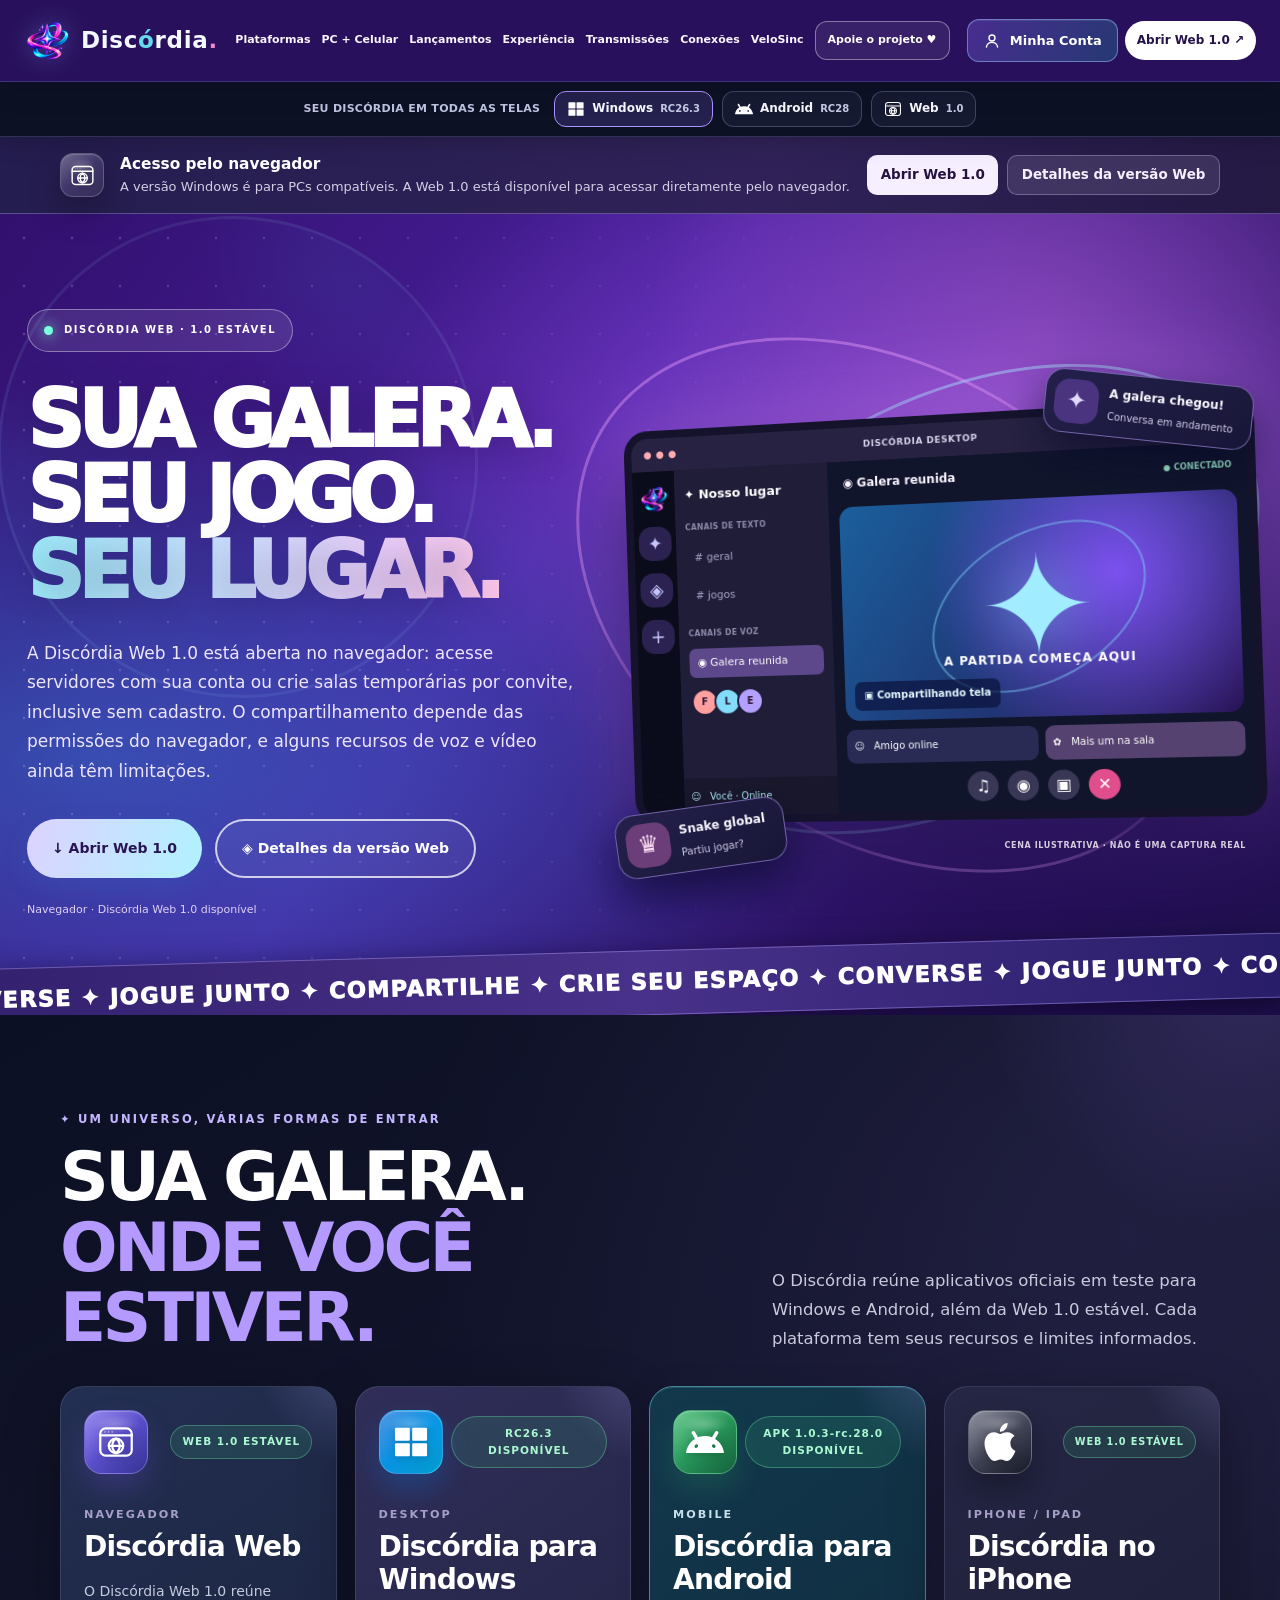
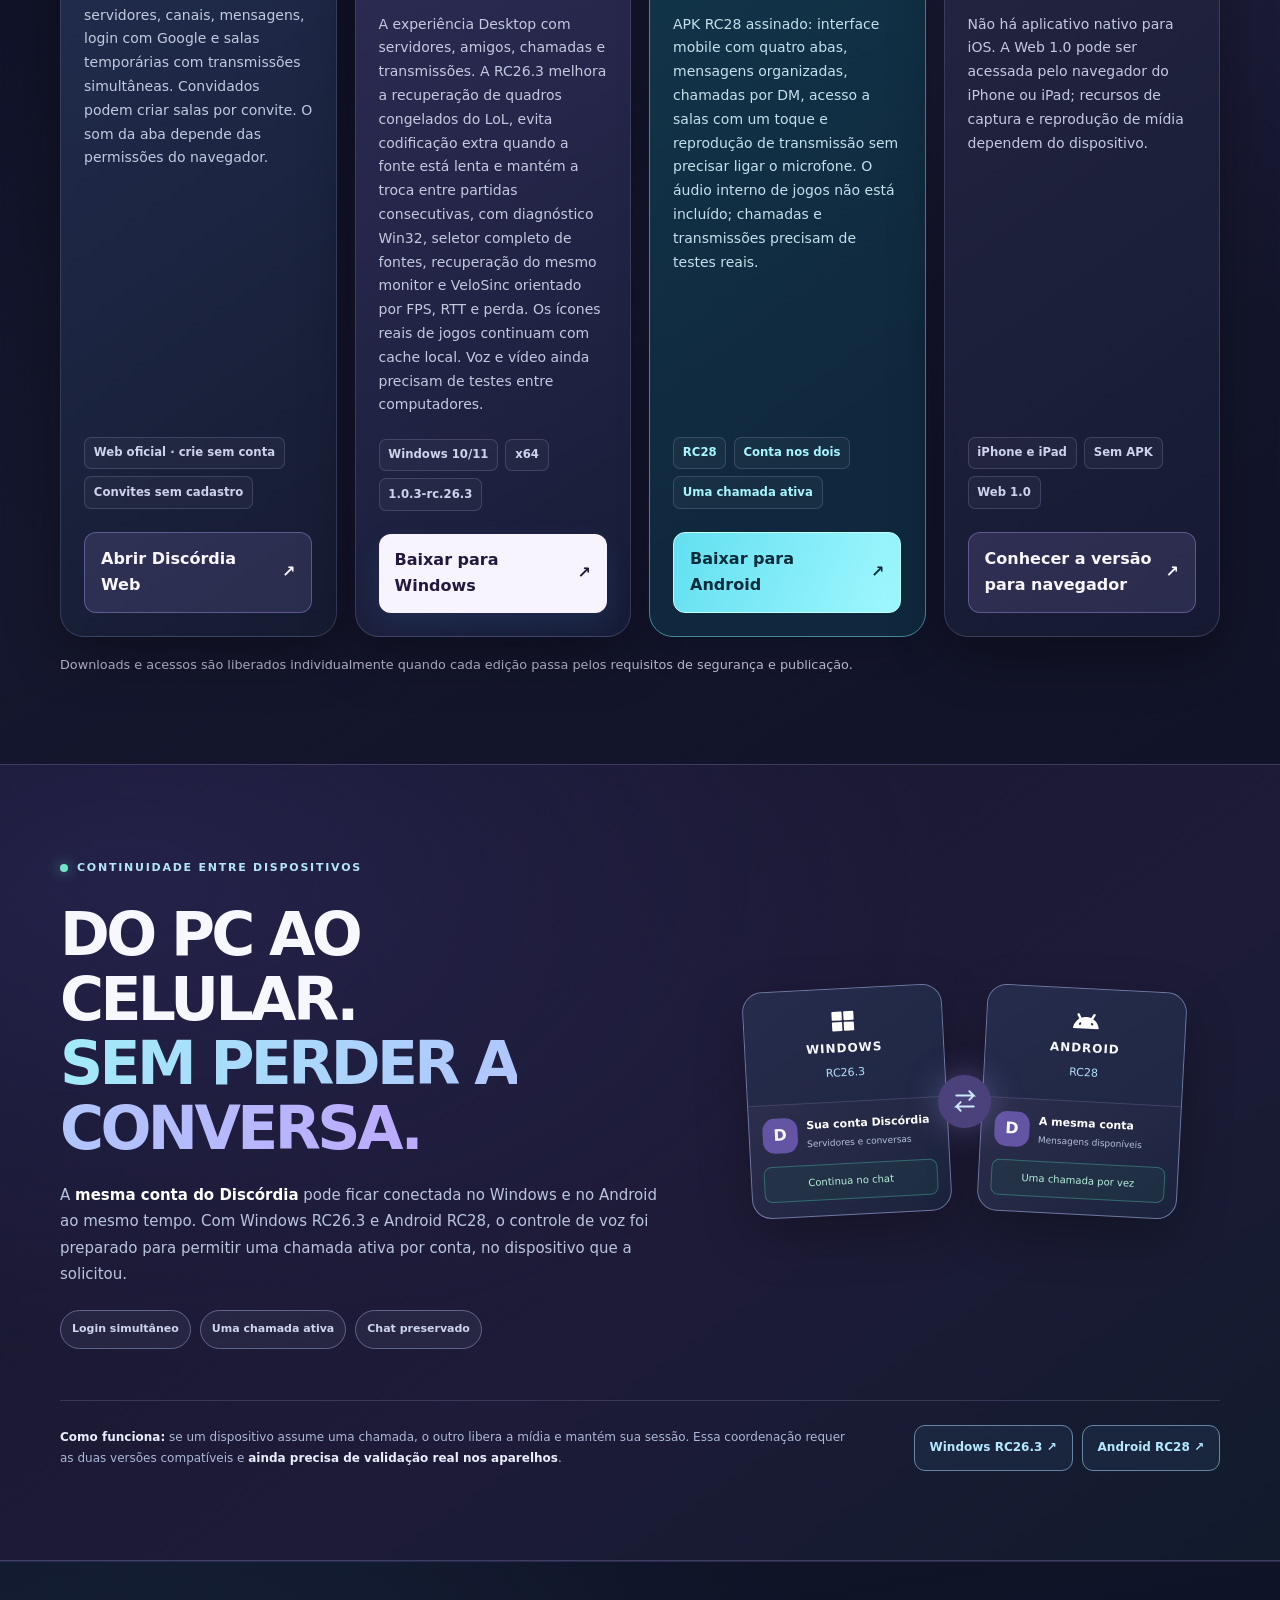
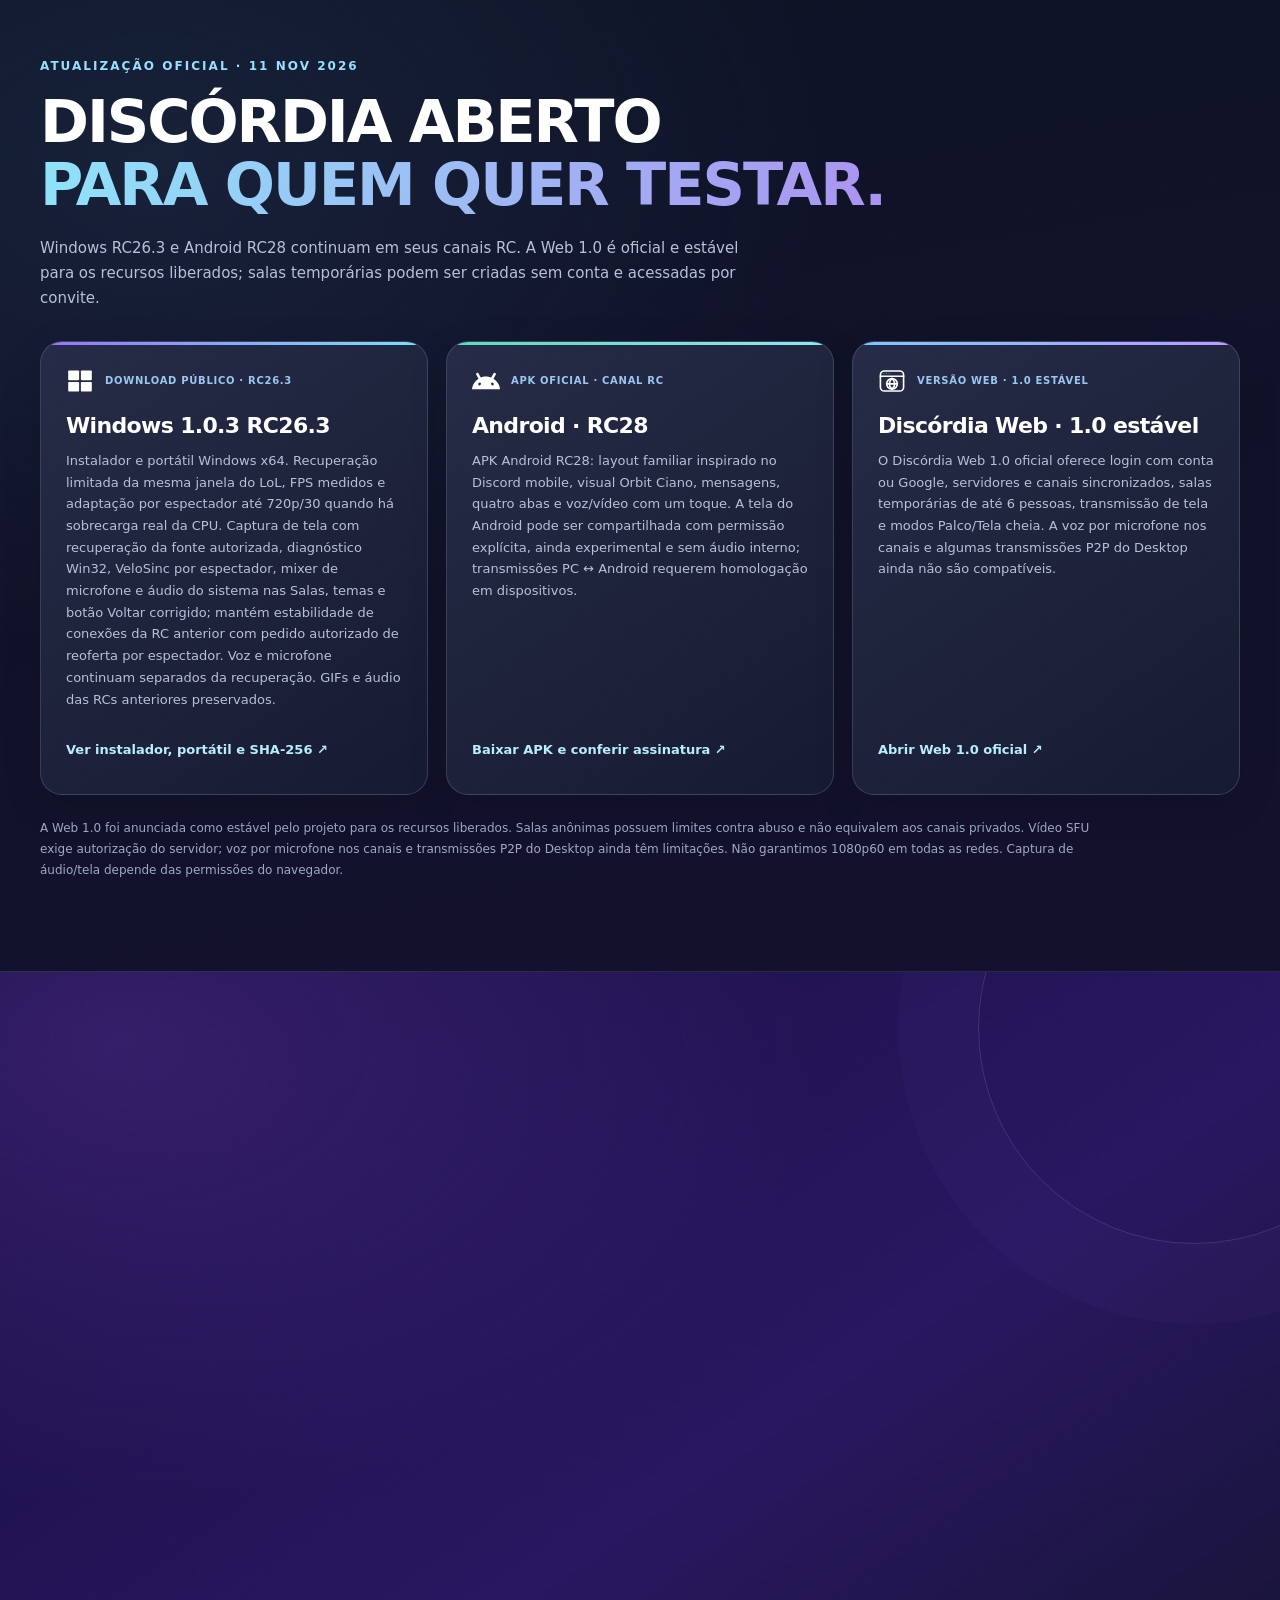
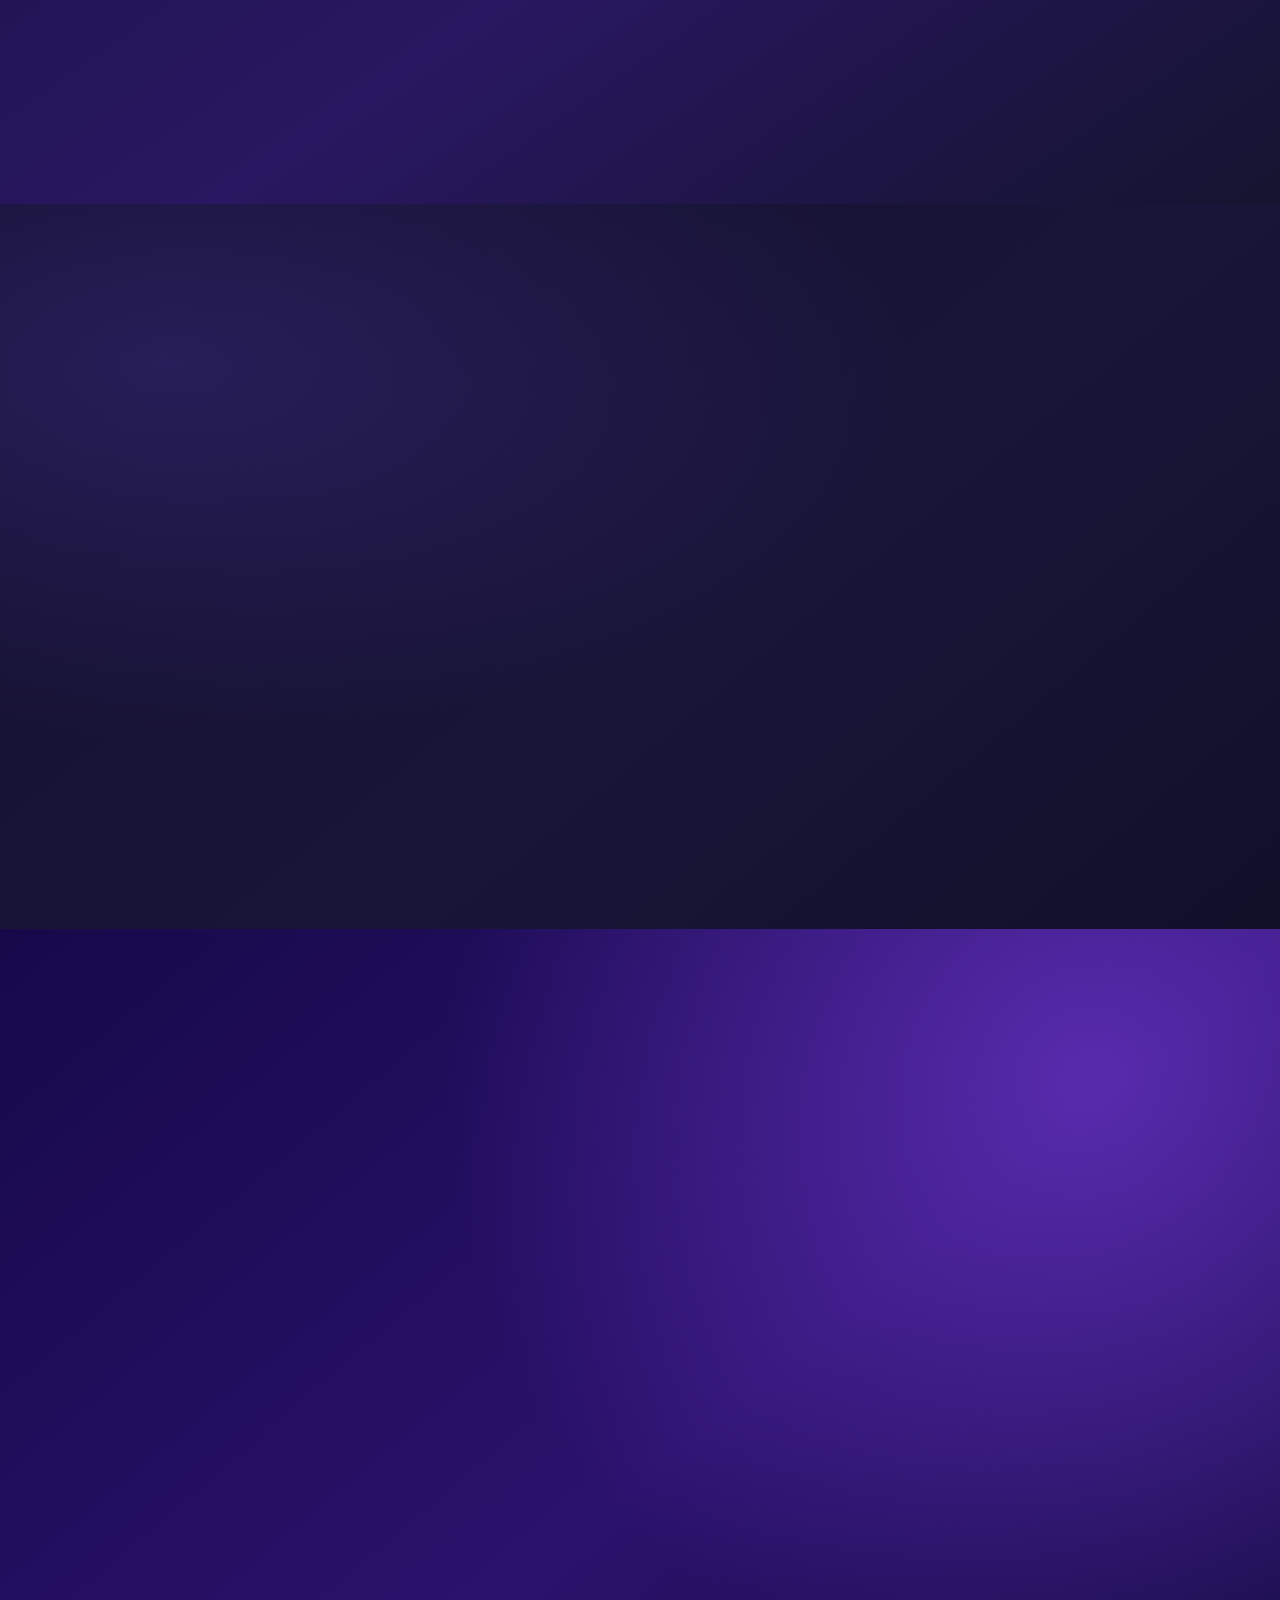
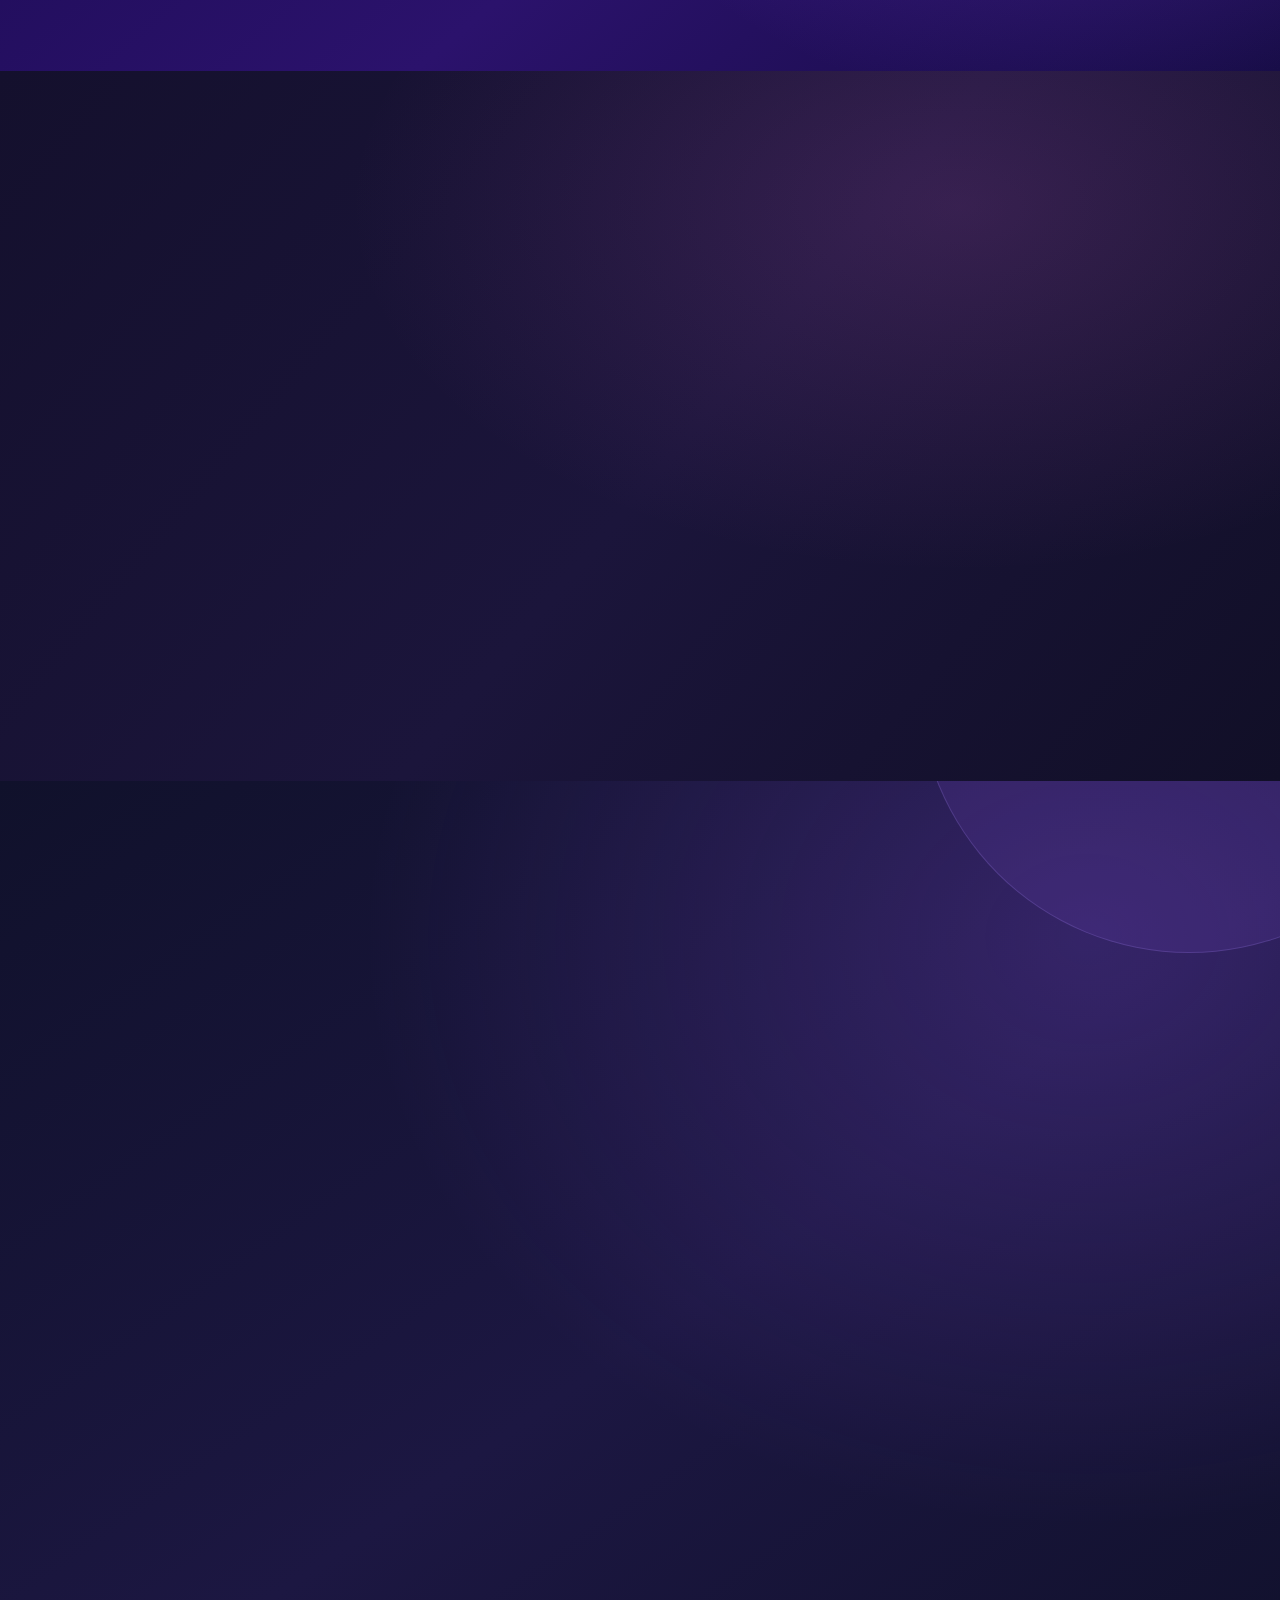
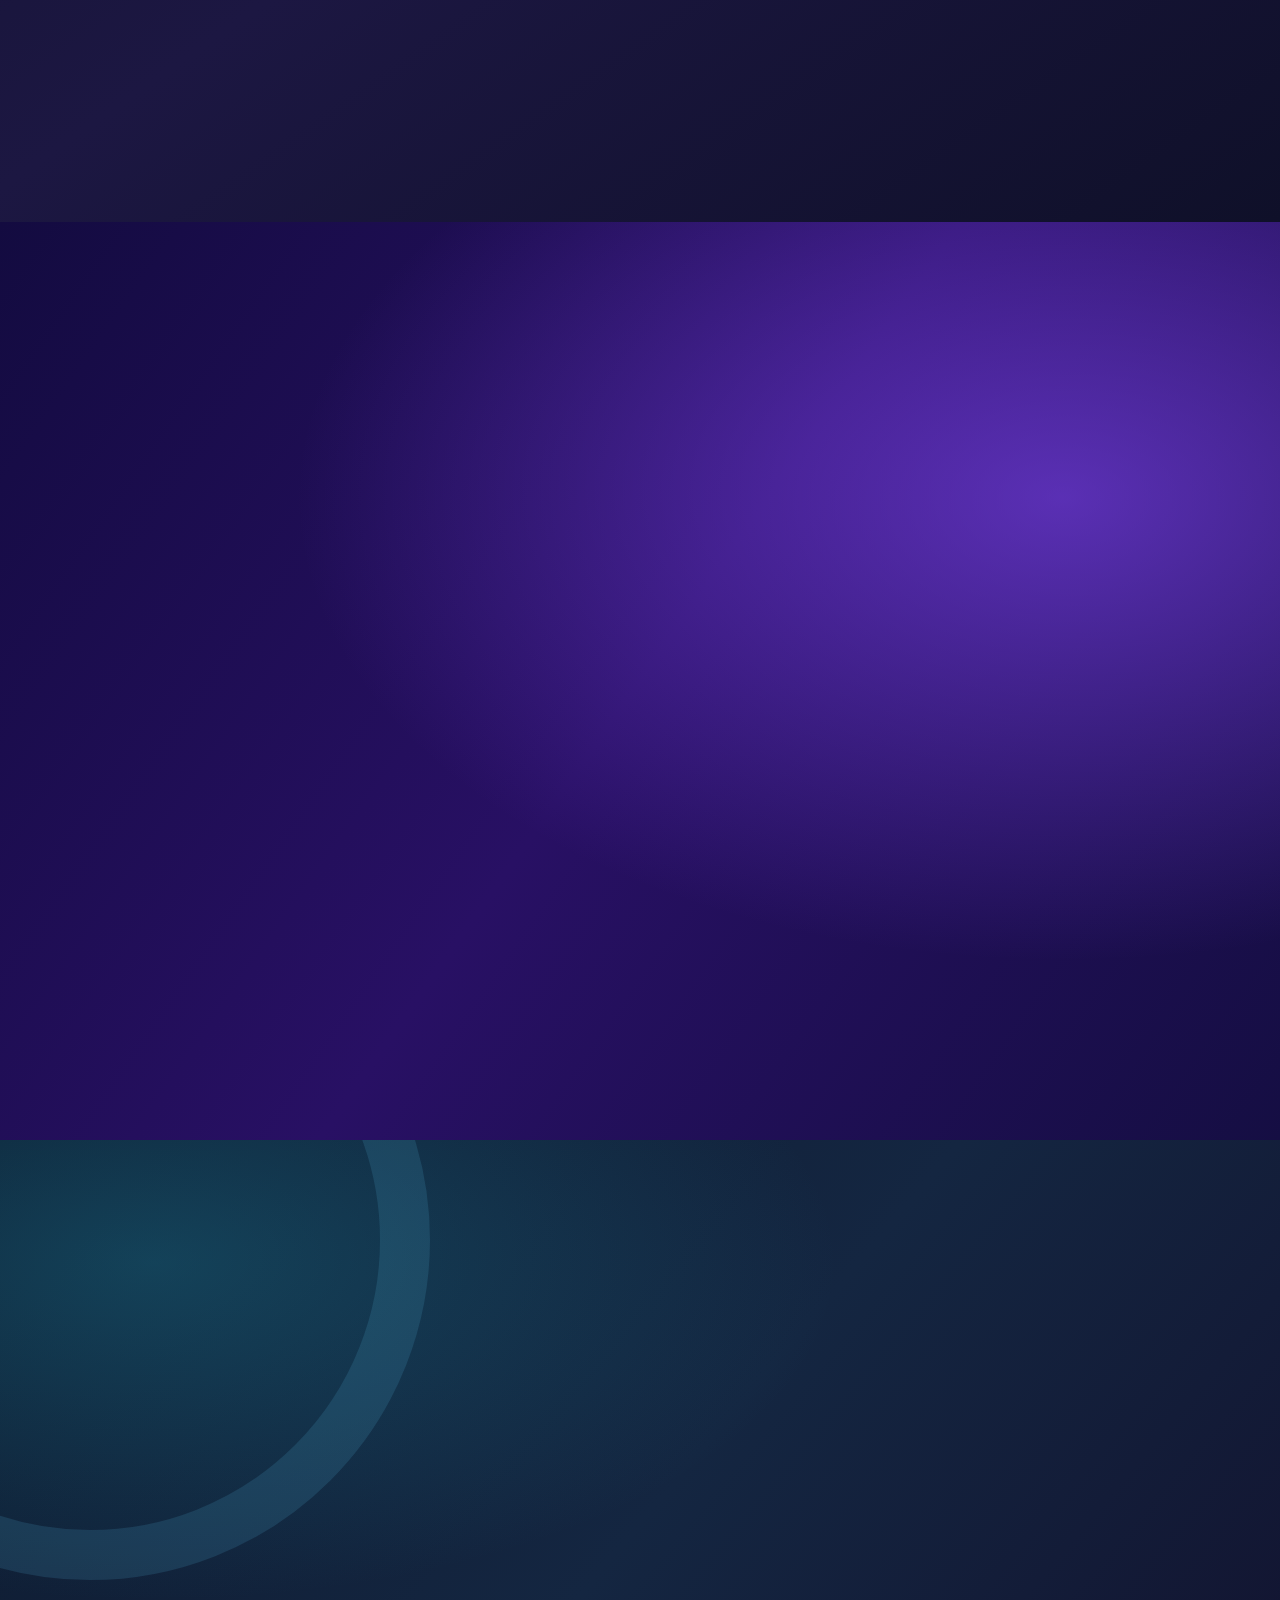
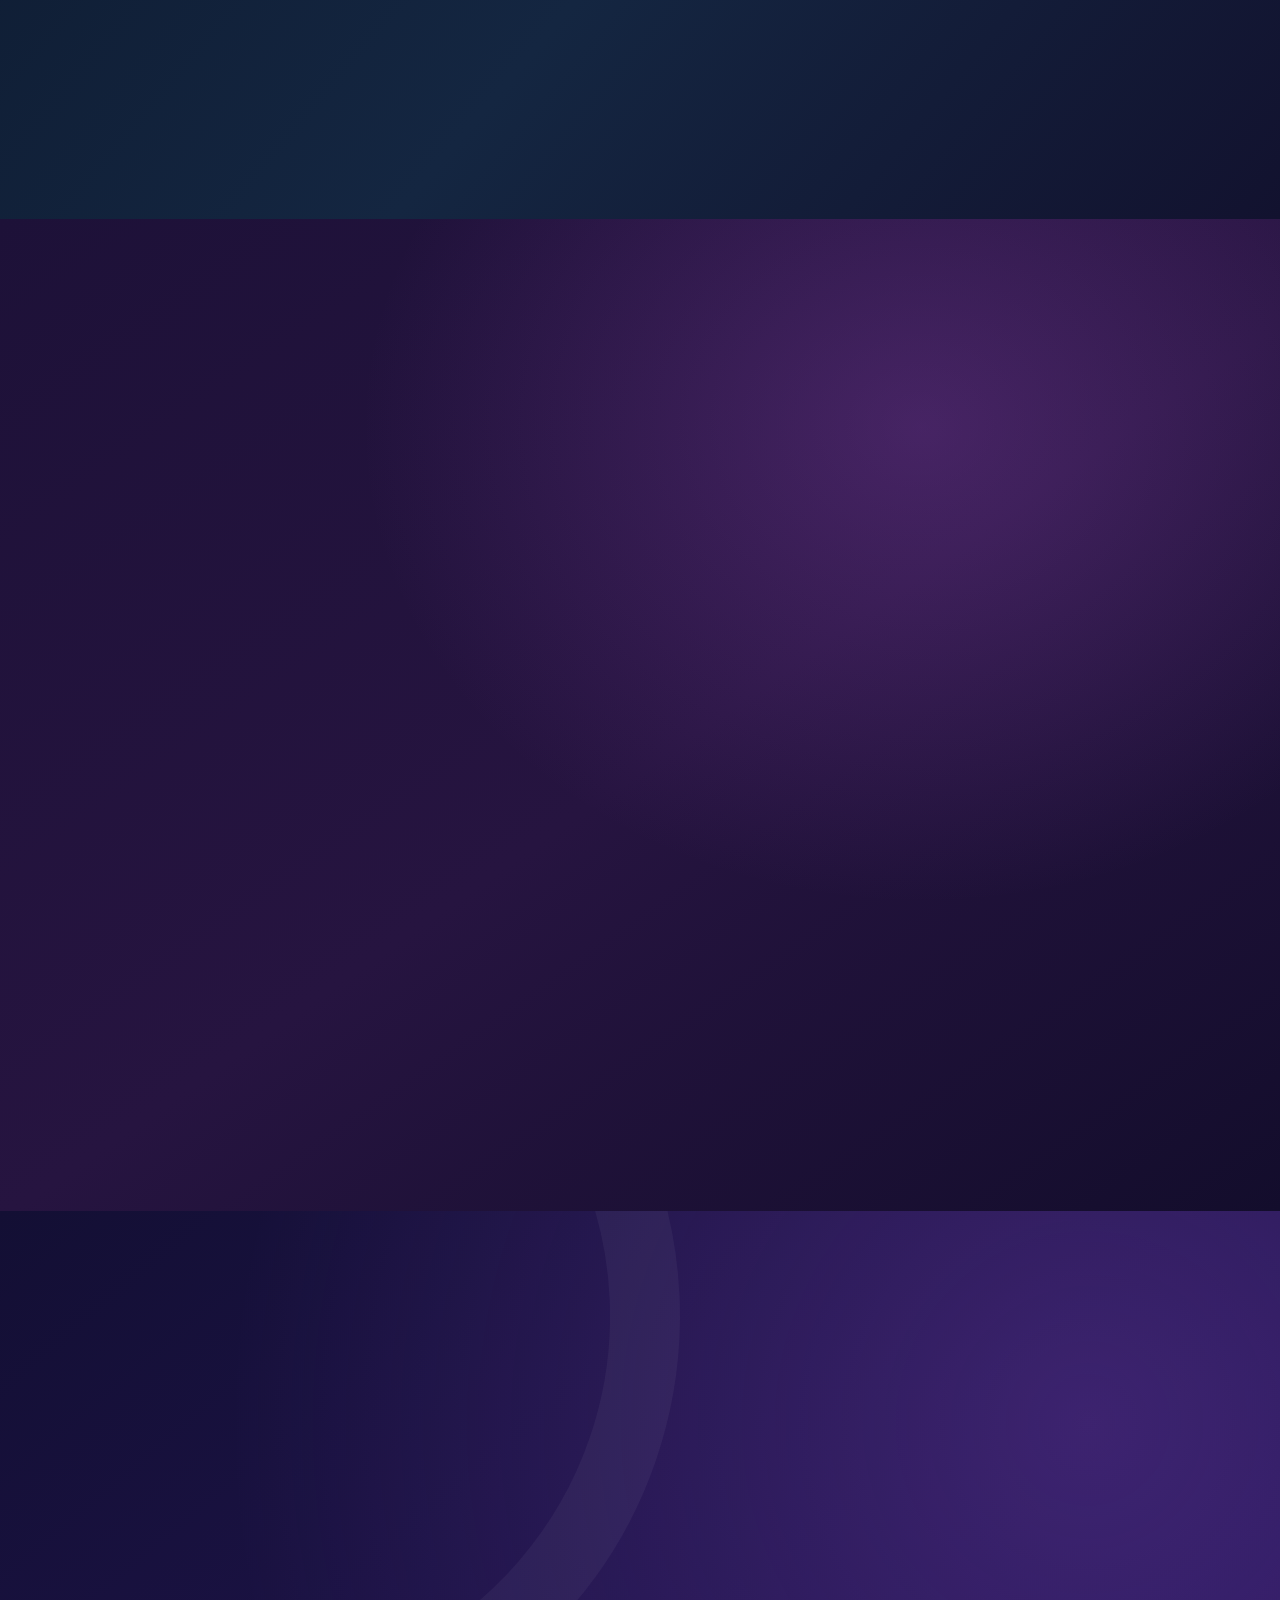
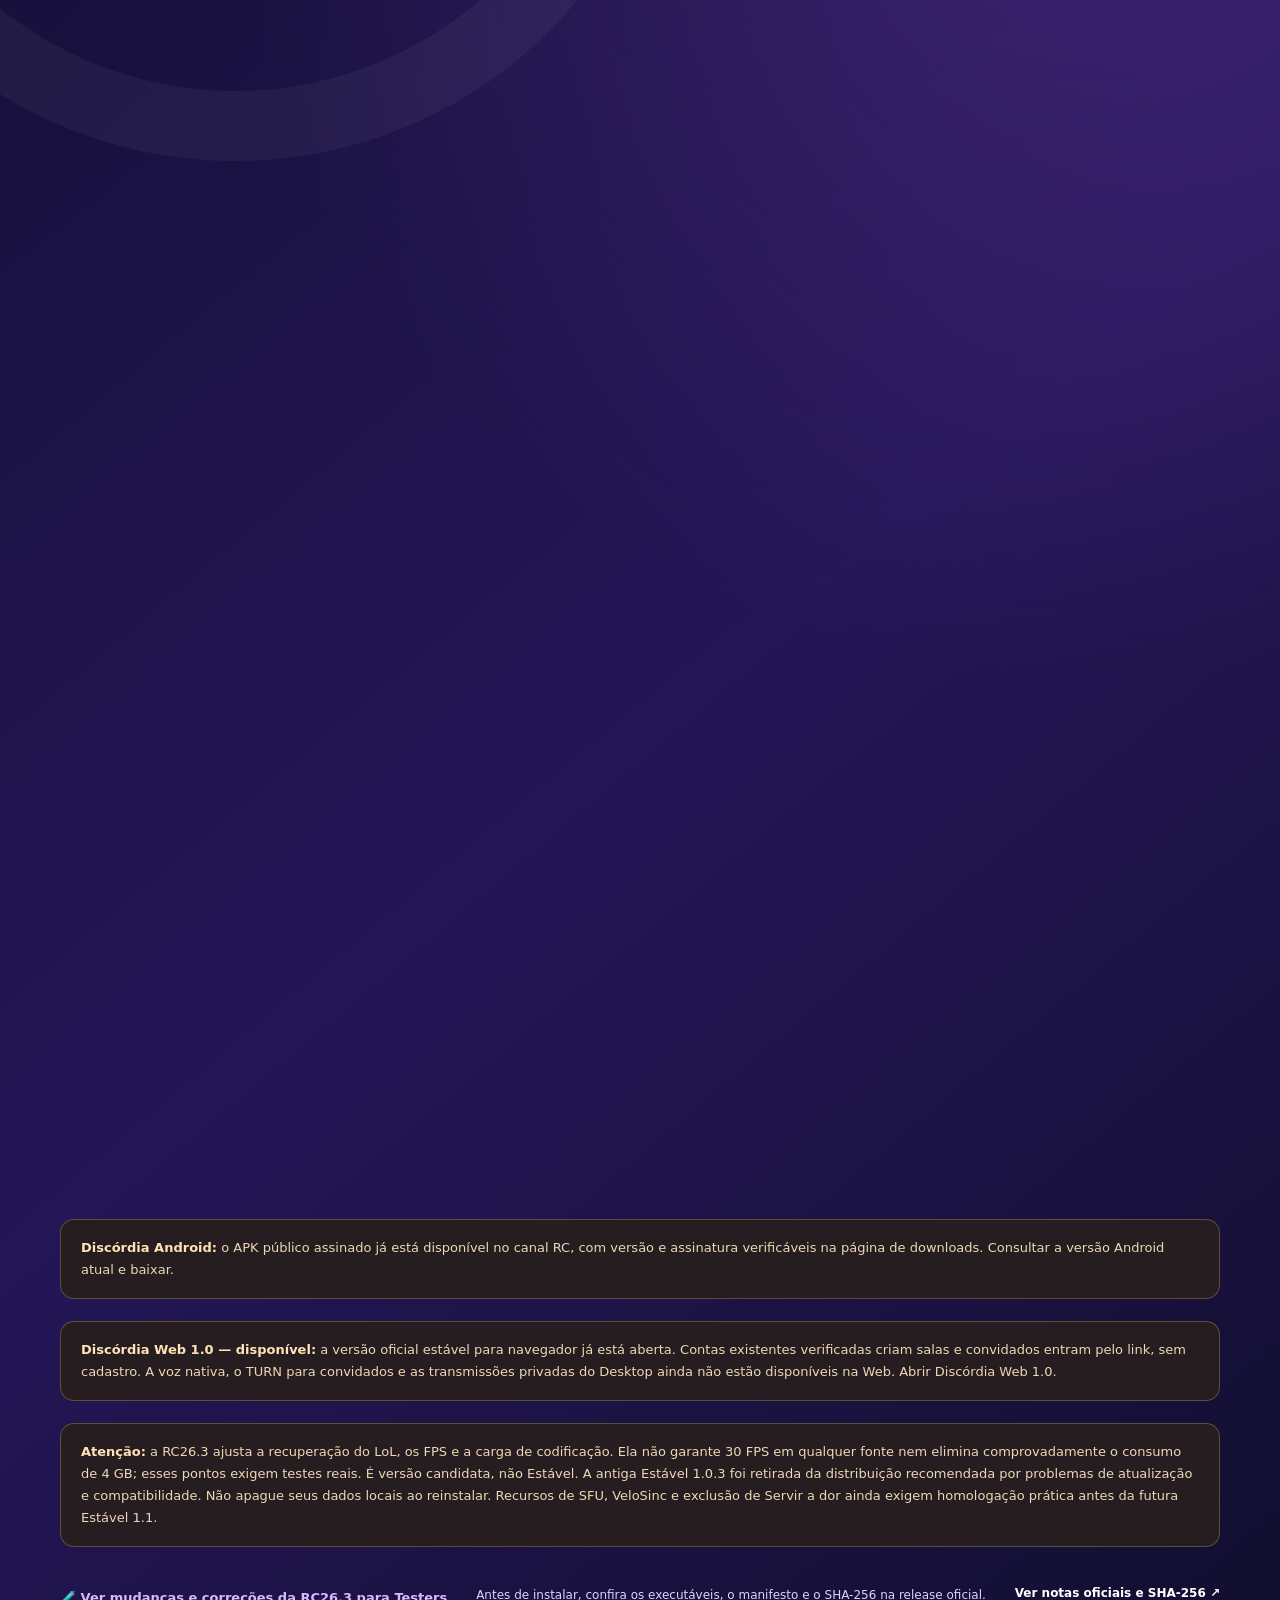
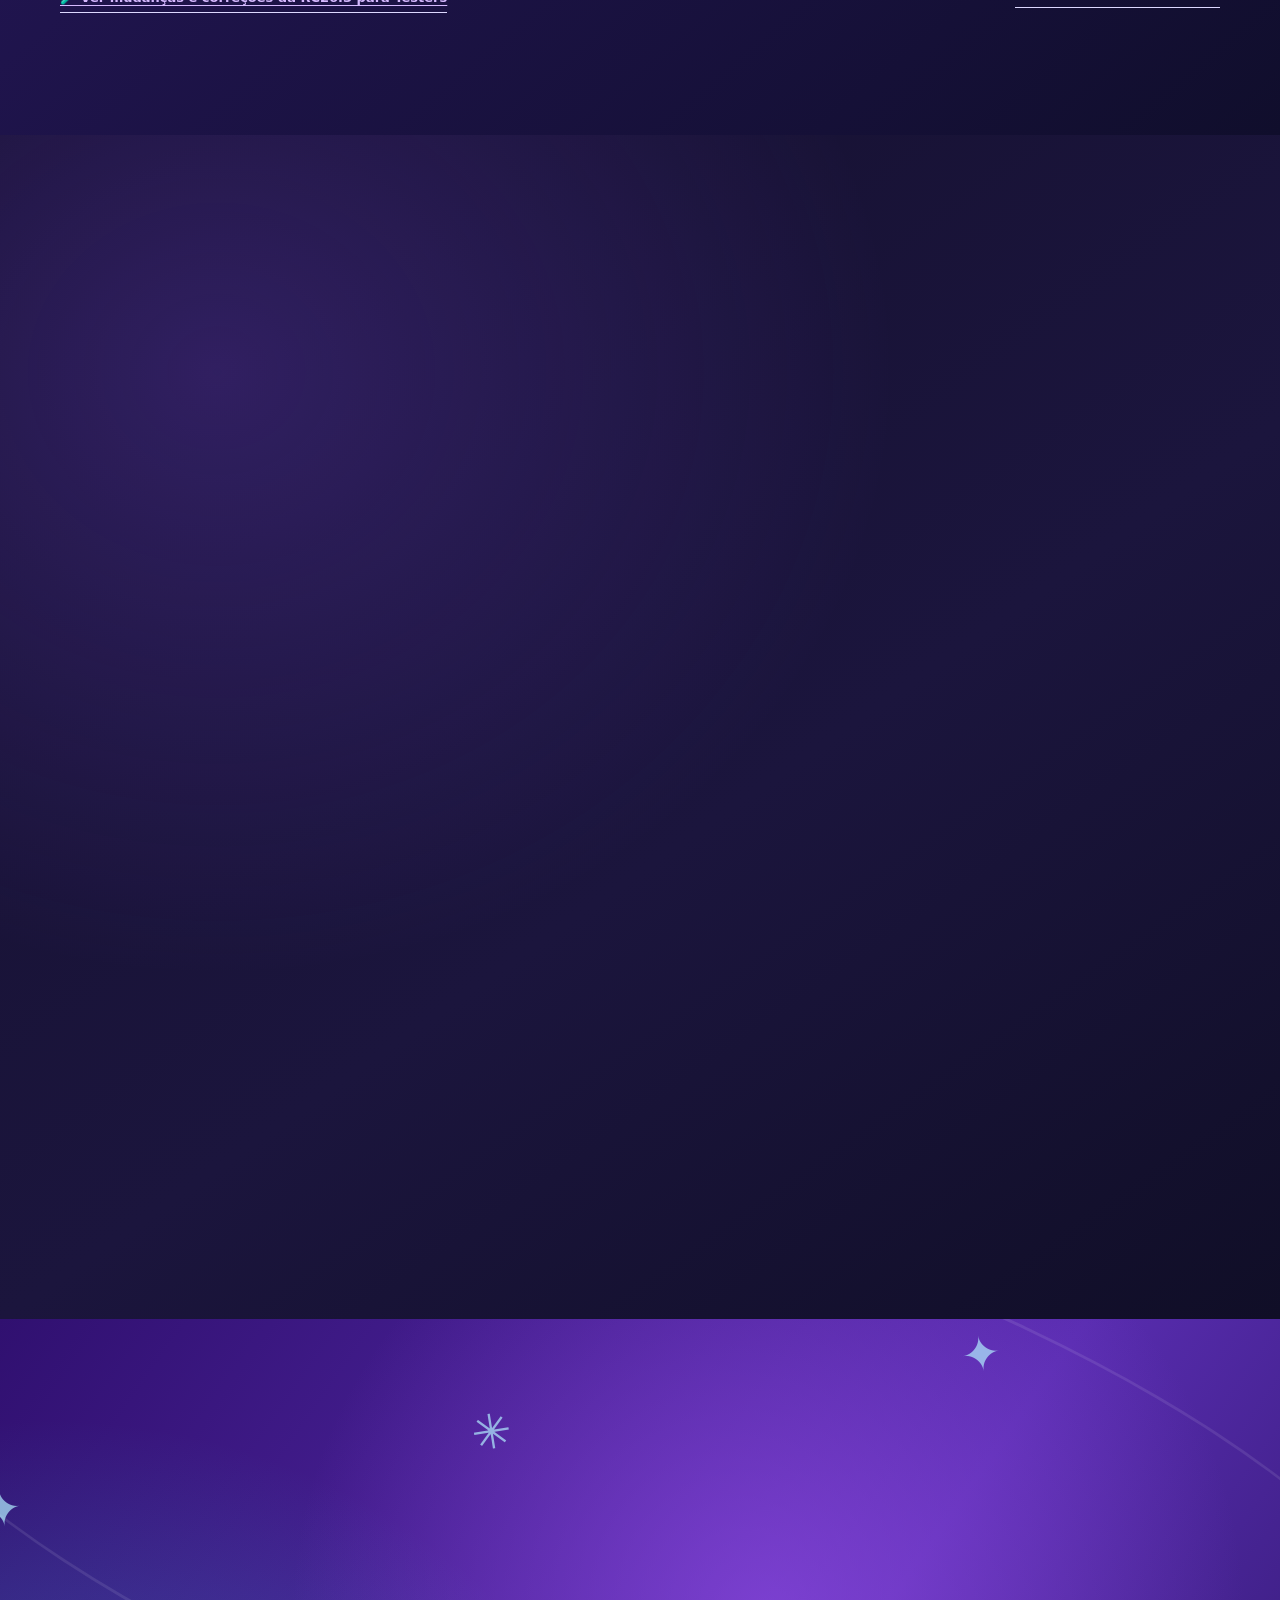
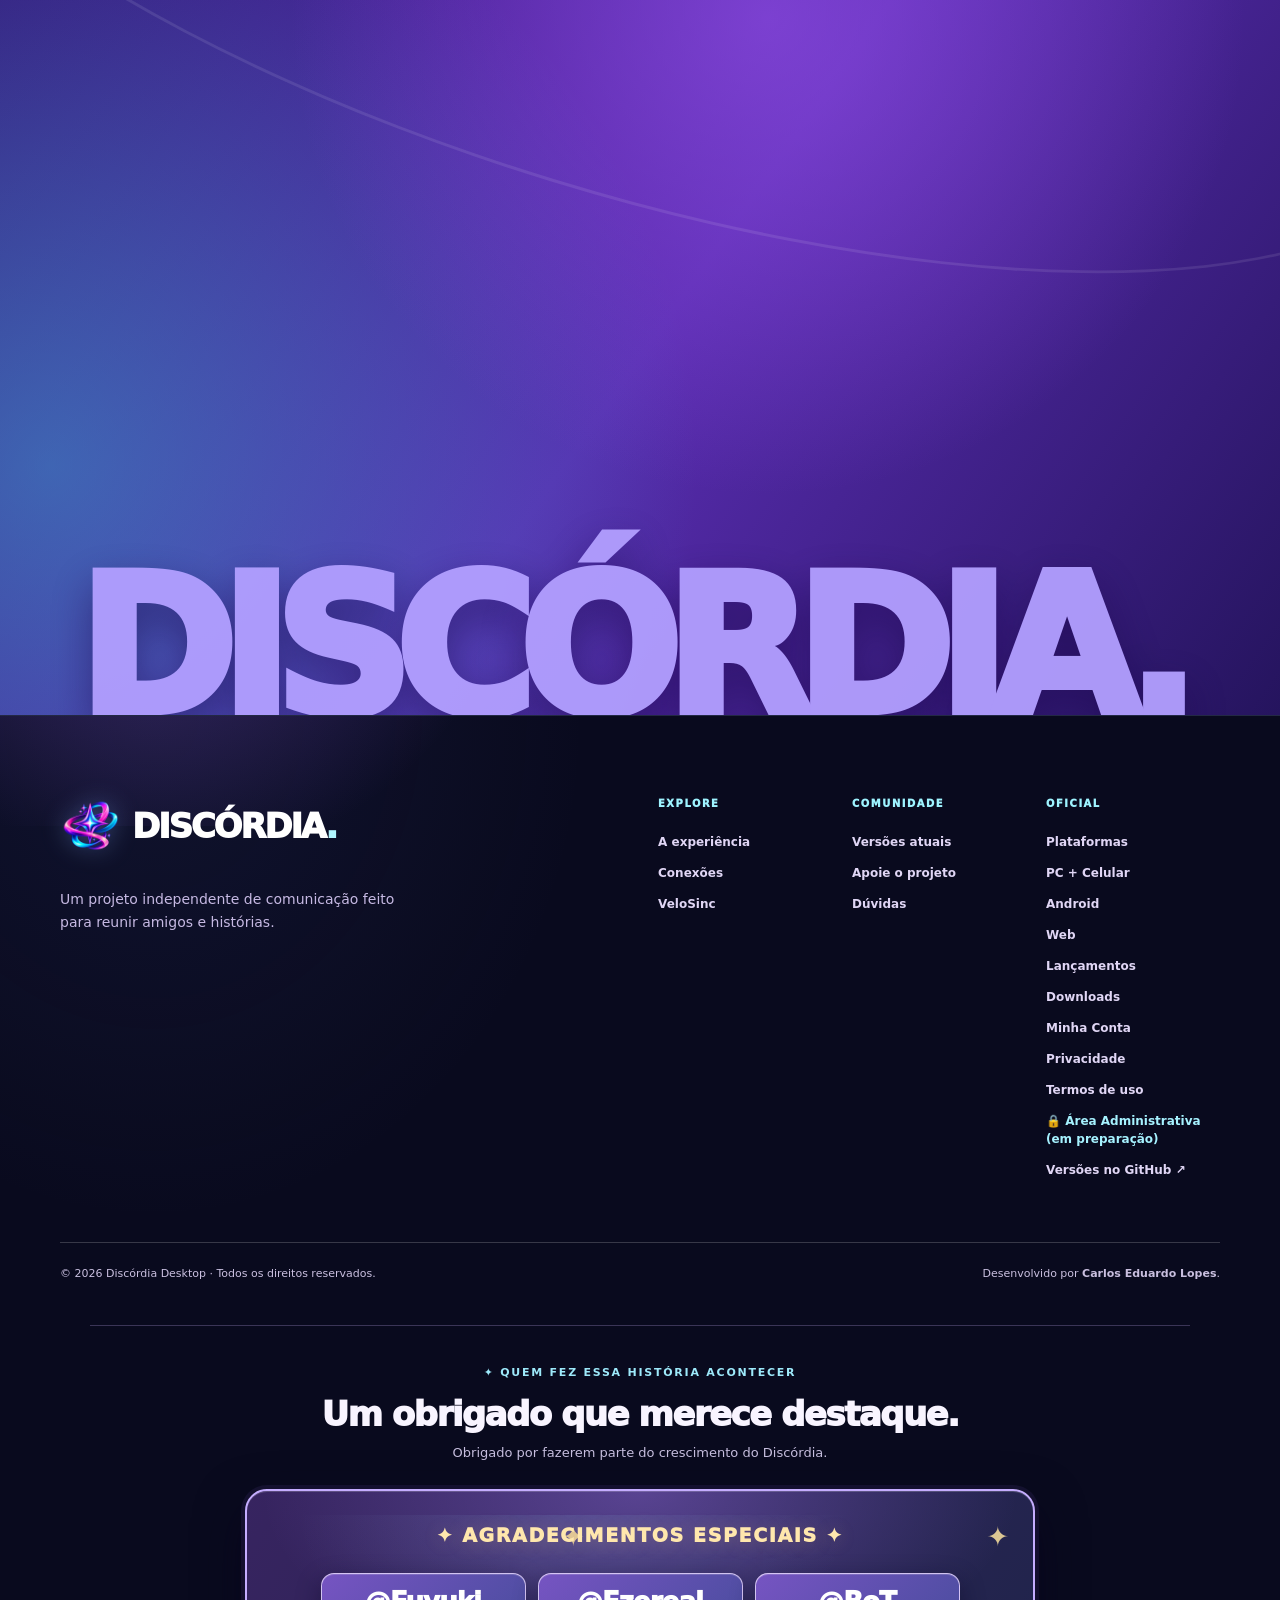
==== commit 1146d434: "release(site): Discórdia Desktop RC26.3 League stall recovery and measured FPS public download" ====
--- a/index.html
+++ b/index.html
@@ -4,9 +4,9 @@
 <meta charset="utf-8">
 <meta name="viewport" content="width=device-width,initial-scale=1">
 <meta name="theme-color" content="#0b0d19">
-<meta name="description" content="Discórdia para Windows RC26.2, Android RC28 e Web 1.0 estável. Acesse servidores, salas e transmissões no navegador ou baixe os aplicativos oficiais.">
+<meta name="description" content="Discórdia para Windows RC26.3, Android RC28 e Web 1.0 estável. Acesse servidores, salas e transmissões no navegador ou baixe os aplicativos oficiais.">
 <meta property="og:title" content="Discórdia Desktop — Seus amigos. Seu universo.">
-<meta property="og:description" content="RC26.2 Windows Testers: Salas no Desktop, ícones reais de jogos, palco, voz e cache offline.">
+<meta property="og:description" content="RC26.3 Windows Testers: Salas no Desktop, ícones reais de jogos, palco, voz e cache offline.">
 <meta property="og:type" content="website">
 <link rel="canonical" href="https://discordia-ari.pages.dev/">
 <meta property="og:url" content="https://discordia-ari.pages.dev/">
@@ -72,7 +72,7 @@
 <nav class="disc-cross-platform" aria-label="Versões e plataformas do Discórdia">
  <div class="disc-cross-platform-inner">
   <span class="disc-cross-platform-lead">SEU DISCÓRDIA EM TODAS AS TELAS</span>
-  <a class="disc-cross-platform-link" href="#downloads" aria-current="page" title="Discórdia Desktop RC26.2 para Windows"><img src="./platform-icons/windows.svg" alt="" width="18" height="18">Windows <small>RC26.2</small></a>
+  <a class="disc-cross-platform-link" href="#downloads" aria-current="page" title="Discórdia Desktop RC26.3 para Windows"><img src="./platform-icons/windows.svg" alt="" width="18" height="18">Windows <small>RC26.3</small></a>
   <a class="disc-cross-platform-link" href="./android/" title="Discórdia Android: APK oficial disponível"><img src="./platform-icons/android.svg" alt="" width="18" height="18">Android <small>RC28</small></a>
   <a class="disc-cross-platform-link" href="./web/" title="Discórdia Web pública disponível"><img src="./platform-icons/web.svg" alt="" width="18" height="18">Web <small>1.0</small></a>
  </div>
@@ -93,11 +93,11 @@
   <div class="n26-sky" aria-hidden="true"></div>
   <div class="container n26-hero-grid">
     <div class="n26-hero-copy">
-      <span class="n26-tag"><span class="n26-live-dot"></span><span id="release-hero-badge">RC26.2 · LOL EM PARTIDAS SEGUIDAS</span></span>
+      <span class="n26-tag"><span class="n26-live-dot"></span><span id="release-hero-badge">RC26.3 · LOL E FPS REAIS</span></span>
       <h1 id="hero-title">SUA GALERA.<br>SEU JOGO.<br><em>SEU LUGAR.</em></h1>
-      <p id="release-hero-description">A <strong>RC26.2 Windows</strong> reforça a passagem da seleção de campeões para a partida do League of Legends, inclusive depois de várias partidas consecutivas. A busca de janelas está mais leve e as conexões de vídeo são reutilizadas quando possível. Mantém o diagnóstico de tela cheia, a seleção autorizada de monitores e as melhorias anteriores. A captura do Windows recupera a mesma fonte quando falha; o <strong>VeloSinc</strong> adapta qualidade por espectador e o novo mixer protege o microfone. Crie ou entre por convite na própria janela, com espaço para palco, transmissões, microfone, chat, participantes e áudio de tela opcional. Mantém o servidor de convites da Web, sem carregar outra interface ou criar um navegador adicional. Os jogos reconhecidos usam identidade unificada, ícones quadrados e cache local; a presença mantém a arte correta mesmo após leituras periódicas. Preserva as melhorias anteriores de conexão, GIFs, áudio e proteção de memória. <strong>Versão candidata para Testers:</strong> a qualidade entre PCs e o consumo de RAM em sessões longas ainda precisam de testes reais.</p>
+      <p id="release-hero-description">A <strong>RC26.3 Windows</strong> melhora a recuperação de uma janela do League of Legends que fica presa em poucos quadros depois da seleção de campeões. Com FPS reais da fonte persistentemente baixos, tenta reabrir até duas vezes a mesma janela previamente autorizada. O VeloSinc evita um codificador SFU extra quando a conexão principal está lenta e pode priorizar até 720p/30 FPS por espectador se a CPU do codificador estiver sobrecarregada. <strong>30 FPS não são garantidos:</strong> os resultados dependem da fonte, computador e rede. O compartilhamento do monitor inteiro sempre exige confirmação explícita. A captura do Windows recupera a mesma fonte quando falha; o <strong>VeloSinc</strong> adapta qualidade por espectador e o novo mixer protege o microfone. Crie ou entre por convite na própria janela, com espaço para palco, transmissões, microfone, chat, participantes e áudio de tela opcional. Mantém o servidor de convites da Web, sem carregar outra interface ou criar um navegador adicional. Os jogos reconhecidos usam identidade unificada, ícones quadrados e cache local; a presença mantém a arte correta mesmo após leituras periódicas. Preserva as melhorias anteriores de conexão, GIFs, áudio e proteção de memória. <strong>Versão candidata para Testers:</strong> a qualidade entre PCs e o consumo de RAM em sessões longas ainda precisam de testes reais.</p>
       <div class="n26-hero-actions"><a id="device-primary-cta" class="n26-btn n26-btn-white" href="#downloads">↓ Baixar para Windows</a><a id="device-secondary-cta" class="n26-btn n26-btn-outline" href="./web/">◈ Conhecer versão Web</a></div>
-      <small id="device-platform-detail">Windows 10 e 11 · v1.0.3-rc.26.2 · Versão candidata · Instalador e portátil</small>
+      <small id="device-platform-detail">Windows 10 e 11 · v1.0.3-rc.26.3 · Versão candidata · Instalador e portátil</small>
     </div>
     <div class="n26-hero-scene" role="img" aria-label="Ilustração conceitual de uma chamada de voz e transmissão no Discórdia, com amigos em uma sala">
       <div class="n26-scene-ring ring-one"></div><div class="n26-scene-ring ring-two"></div>
@@ -127,10 +127,10 @@
   </div>
   <div class="dp-grid">
    <article class="dp-card dp-windows">
-    <div class="dp-card-top"><span class="dp-symbol dp-brand-icon dp-brand-icon--windows" aria-hidden="true"><img src="./platform-icons/windows.svg" alt="" width="38" height="38" loading="lazy"></span><span class="dp-status dp-status-live">RC26.2 DISPONÍVEL</span></div>
+    <div class="dp-card-top"><span class="dp-symbol dp-brand-icon dp-brand-icon--windows" aria-hidden="true"><img src="./platform-icons/windows.svg" alt="" width="38" height="38" loading="lazy"></span><span class="dp-status dp-status-live">RC26.3 DISPONÍVEL</span></div>
     <p class="dp-overline">DESKTOP</p><h3>Discórdia para Windows</h3>
-    <p>A experiência Desktop com servidores, amigos, chamadas e transmissões. A RC26.2 melhora a troca entre partidas consecutivas do LoL, reduz as consultas de janelas e mantém a recuperação de captura em tela cheia, com diagnóstico Win32, seletor completo de fontes, recuperação do mesmo monitor e VeloSinc orientado por FPS, RTT e perda. Os ícones reais de jogos continuam com cache local. Voz e vídeo ainda precisam de testes entre computadores.</p>
-    <div class="dp-tags"><span>Windows 10/11</span><span>x64</span><span>1.0.3-rc.26.2</span></div>
+    <p>A experiência Desktop com servidores, amigos, chamadas e transmissões. A RC26.3 melhora a recuperação de quadros congelados do LoL, evita codificação extra quando a fonte está lenta e mantém a troca entre partidas consecutivas, com diagnóstico Win32, seletor completo de fontes, recuperação do mesmo monitor e VeloSinc orientado por FPS, RTT e perda. Os ícones reais de jogos continuam com cache local. Voz e vídeo ainda precisam de testes entre computadores.</p>
+    <div class="dp-tags"><span>Windows 10/11</span><span>x64</span><span>1.0.3-rc.26.3</span></div>
     <a class="dp-cta dp-cta-primary" href="#downloads">Baixar para Windows <span aria-hidden="true">↗</span></a>
    </article>
    <article class="dp-card dp-android">
@@ -164,12 +164,12 @@
   <div class="sx-cross-heading">
    <span class="sx-eyebrow"><i aria-hidden="true"></i> CONTINUIDADE ENTRE DISPOSITIVOS</span>
    <h2 id="sx-cross-title">DO PC AO CELULAR.<br><em>SEM PERDER A CONVERSA.</em></h2>
-   <p>A <strong>mesma conta do Discórdia</strong> pode ficar conectada no Windows e no Android ao mesmo tempo. Com Windows RC26.2 e Android RC28, o controle de voz foi preparado para permitir uma chamada ativa por conta, no dispositivo que a solicitou.</p>
+   <p>A <strong>mesma conta do Discórdia</strong> pode ficar conectada no Windows e no Android ao mesmo tempo. Com Windows RC26.3 e Android RC28, o controle de voz foi preparado para permitir uma chamada ativa por conta, no dispositivo que a solicitou.</p>
    <div class="sx-cross-tags"><span>Login simultâneo</span><span>Uma chamada ativa</span><span>Chat preservado</span></div>
   </div>
-  <div class="sx-cross-visual" aria-label="Windows RC26.2 e Android RC28 conectados com a mesma conta">
+  <div class="sx-cross-visual" aria-label="Windows RC26.3 e Android RC28 conectados com a mesma conta">
    <div class="sx-device sx-device-pc">
-    <div class="sx-device-top"><img src="./platform-icons/windows.svg" alt="" width="26" height="26"><strong>WINDOWS</strong><small>RC26.2</small></div>
+    <div class="sx-device-top"><img src="./platform-icons/windows.svg" alt="" width="26" height="26"><strong>WINDOWS</strong><small>RC26.3</small></div>
     <div class="sx-device-inside"><span class="sx-device-avatar">D</span><div><strong>Sua conta Discórdia</strong><small>Servidores e conversas</small></div></div>
     <span class="sx-device-signal">Continua no chat</span>
    </div>
@@ -183,7 +183,7 @@
   <div class="sx-cross-foot">
    <p><strong>Como funciona:</strong> se um dispositivo assume uma chamada, o outro libera a mídia e mantém sua sessão. Essa coordenação requer as duas versões compatíveis e <strong>ainda precisa de validação real nos aparelhos</strong>.</p>
    <div class="sx-cross-links">
-    <a href="https://github.com/magaskye/discordia/releases/tag/v1.0.3-rc.26.2" target="_blank" rel="noopener noreferrer">Windows RC26.2 ↗</a>
+    <a href="https://github.com/magaskye/discordia/releases/tag/v1.0.3-rc.26.3" target="_blank" rel="noopener noreferrer">Windows RC26.3 ↗</a>
     <a href="./android/">Android RC28 ↗</a>
    </div>
   </div>
@@ -194,13 +194,13 @@
   <div class="dl-public-heading">
    <span class="dl-public-eyebrow">ATUALIZAÇÃO OFICIAL · 11 NOV 2026</span>
    <h2 id="dl-public-release-title">DISCÓRDIA ABERTO<br><em>PARA QUEM QUER TESTAR.</em></h2>
-   <p>Windows RC26.2 e Android RC28 continuam em seus canais RC. A Web 1.0 é oficial e estável para os recursos liberados; salas temporárias podem ser criadas sem conta e acessadas por convite.</p>
+   <p>Windows RC26.3 e Android RC28 continuam em seus canais RC. A Web 1.0 é oficial e estável para os recursos liberados; salas temporárias podem ser criadas sem conta e acessadas por convite.</p>
   </div>
   <div class="dl-public-grid">
    <article class="dl-public-card">
-    <div class="dl-public-card-top"><img src="./platform-icons/windows.svg" width="28" height="28" alt=""><span>DOWNLOAD PÚBLICO · RC26.2</span></div>
-    <h3>Windows 1.0.3 RC26.2</h3><p>Instalador e portátil Windows x64. Troca entre várias partidas de LoL, menor processamento de fontes e reutilização de vídeo quando possível. Captura de tela com recuperação da fonte autorizada, diagnóstico Win32, VeloSinc por espectador, mixer de microfone e áudio do sistema nas Salas, temas e botão Voltar corrigido; mantém estabilidade de conexões da RC anterior com pedido autorizado de reoferta por espectador. Voz e microfone continuam separados da recuperação. GIFs e áudio das RCs anteriores preservados.</p>
-    <a href="https://github.com/magaskye/discordia/releases/tag/v1.0.3-rc.26.2" target="_blank" rel="noopener noreferrer">Ver instalador, portátil e SHA-256 ↗</a>
+    <div class="dl-public-card-top"><img src="./platform-icons/windows.svg" width="28" height="28" alt=""><span>DOWNLOAD PÚBLICO · RC26.3</span></div>
+    <h3>Windows 1.0.3 RC26.3</h3><p>Instalador e portátil Windows x64. Recuperação limitada da mesma janela do LoL, FPS medidos e adaptação por espectador até 720p/30 quando há sobrecarga real da CPU. Captura de tela com recuperação da fonte autorizada, diagnóstico Win32, VeloSinc por espectador, mixer de microfone e áudio do sistema nas Salas, temas e botão Voltar corrigido; mantém estabilidade de conexões da RC anterior com pedido autorizado de reoferta por espectador. Voz e microfone continuam separados da recuperação. GIFs e áudio das RCs anteriores preservados.</p>
+    <a href="https://github.com/magaskye/discordia/releases/tag/v1.0.3-rc.26.3" target="_blank" rel="noopener noreferrer">Ver instalador, portátil e SHA-256 ↗</a>
    </article>
    <article class="dl-public-card">
     <div class="dl-public-card-top"><img src="./platform-icons/android.svg" width="28" height="28" alt=""><span>APK OFICIAL · CANAL RC</span></div>
@@ -223,10 +223,10 @@
   <div class="container">
     <div class="rc17-highlights-heading">
       <div><span class="n27-eyebrow">✦ DESTAQUES · 11 DE NOVEMBRO</span><h2 id="rc17-highlights-title">O QUE HÁ<br><em>DE NOVO.</em></h2></div>
-      <p>O Capture Engine da RC26.2, os ícones de jogos, as melhorias de transmissão e as opções Android e Web — com limites reais de cada versão.</p>
+      <p>O Capture Engine da RC26.3, os ícones de jogos, as melhorias de transmissão e as opções Android e Web — com limites reais de cada versão.</p>
     </div>
     <div class="rc17-highlights-grid">
-      <article class="rc17-highlight"><span class="rc17-highlight-icon" aria-hidden="true">▣</span><span class="rc17-highlight-tag">01 / WINDOWS · RC26.2</span><h3>Capture Engine renovado</h3><p>Diagnóstico da captura em jogos de tela cheia, seleção da fonte autorizada e retomada da mesma janela ou monitor quando o vídeo falha.</p><small>Jogos com anticheat e tela cheia exclusiva podem limitar a captura. Validar em PCs reais.</small></article>
+      <article class="rc17-highlight"><span class="rc17-highlight-icon" aria-hidden="true">▣</span><span class="rc17-highlight-tag">01 / WINDOWS · RC26.3</span><h3>Capture Engine renovado</h3><p>Diagnóstico da captura em jogos de tela cheia, seleção da fonte autorizada e retomada da mesma janela ou monitor quando o vídeo falha.</p><small>Jogos com anticheat e tela cheia exclusiva podem limitar a captura. Validar em PCs reais.</small></article>
       <article class="rc17-highlight"><span class="rc17-highlight-icon" aria-hidden="true">⚡</span><span class="rc17-highlight-tag">02 / JOGOS E VELOSINC</span><h3>Ícones reais. Vídeo adaptativo.</h3><p>Identidade de jogos unificada, ícones quadrados com cache offline e recuperação de transmissões por espectador; VeloSinc monitora qualidade e gargalos.</p><small>FPS e qualidade dependem da GPU, rede, dispositivo e fonte de captura.</small></article>
       <article class="rc17-highlight"><span class="rc17-highlight-icon" aria-hidden="true">◉</span><span class="rc17-highlight-tag">03 / ANDROID · RC28</span><h3>Mensagens, voz e vídeo no Android</h3><p>Navegação em quatro abas, DMs com botões de voz e vídeo, transmissão sem ativar microfone e barra superior corrigida.</p><small>Áudio interno de jogos não incluído; vídeo PC ↔ Android precisa de testes em celulares reais.</small></article>
       <article class="rc17-highlight"><span class="rc17-highlight-icon" aria-hidden="true">✦</span><span class="rc17-highlight-tag">04 / WEB · 1.0</span><h3>Web estável no navegador</h3><p>Servidores, mensagens, convites, login e salas temporárias sem instalação. Compartilhamento de tela com permissões do navegador.</p><small>Voz em canais e algumas transmissões Desktop não têm paridade completa.</small></article>
@@ -294,7 +294,7 @@
   <div class="container n27-journey-inner">
     <span class="n27-eyebrow">A GENTE CONTINUA CONSTRUINDO</span>
     <h2 id="n27-journey-title">FEITO COM AMIGOS.<br><em>MELHOR A CADA VERSÃO.</em></h2>
-    <p>O Discórdia evoluiu com os testes da comunidade. Hoje você encontra a RC26.2 para Windows, a RC28 para Android e a Web 1.0. A futura edição Estável 1.1 do Desktop só será anunciada após seus próprios testes de qualidade e segurança.</p>
+    <p>O Discórdia evoluiu com os testes da comunidade. Hoje você encontra a RC26.3 para Windows, a RC28 para Android e a Web 1.0. A futura edição Estável 1.1 do Desktop só será anunciada após seus próprios testes de qualidade e segurança.</p>
     <div class="n27-journey-tags" aria-label="Áreas de evolução"><span>✦ VOZ E PRESENÇA</span><span>▣ TRANSMISSÕES</span><span>◈ TEMAS .DISCA</span><span>♛ SNAKE GLOBAL</span></div>
     <a class="n27-link" href="./versoes.html">Conhecer o histórico completo de versões ↗</a>
   </div>
@@ -317,17 +317,17 @@
 <section class="n27-downloads" id="downloads" aria-labelledby="downloads-heading">
  <div class="container">
    <div class="n27-downloads-head">
-     <div><span class="n27-eyebrow">SUA PRÓXIMA PARTIDA COMEÇA AQUI</span><h2 id="downloads-heading">BORA ENTRAR<br><em>NO DISCÓRDIA?</em></h2><p><strong>Baixe a RC26.2 para Windows</strong> (10/11 x64). Diagnóstico nativo de tela cheia, seleção de fontes nas Salas, recuperação de quadros, VeloSinc por espectador e mixer de áudio aprimorado; mantém as correções anteriores de ícones e memória. A interface de servidores e chamadas permanece no Desktop. <strong>Pré-release: a integração de salas e a transmissão ainda devem ser testadas entre computadores reais.</strong></p></div>
-     <span class="n27-release-status" id="release-status" role="status" aria-live="polite">RC26.2 publicada · Versão candidata</span>
+     <div><span class="n27-eyebrow">SUA PRÓXIMA PARTIDA COMEÇA AQUI</span><h2 id="downloads-heading">BORA ENTRAR<br><em>NO DISCÓRDIA?</em></h2><p><strong>Baixe a RC26.3 para Windows</strong> (10/11 x64). Diagnóstico nativo de tela cheia, seleção de fontes nas Salas, recuperação de quadros, VeloSinc por espectador e mixer de áudio aprimorado; mantém as correções anteriores de ícones e memória. A interface de servidores e chamadas permanece no Desktop. <strong>Pré-release: a integração de salas e a transmissão ainda devem ser testadas entre computadores reais.</strong></p></div>
+     <span class="n27-release-status" id="release-status" role="status" aria-live="polite">RC26.3 publicada · Versão candidata</span>
    </div>
    <div class="n27-download-grid disc-current-downloads">
      <article class="n27-download-card is-rc" id="rc-download-card">
-       <div class="n27-download-card-top"><span>✦ PARA QUEM TESTA</span><b>RC26.2 / TESTERS</b></div>
-       <div class="n27-download-art" aria-hidden="true"><span>↗</span><strong>RC26.2</strong><i>✦</i></div>
-       <h3>Discórdia RC26.2 · Partidas consecutivas.</h3><p>Melhora a troca entre cliente e jogo no LoL após várias partidas e reduz a sobrecarga de captura. O consumo elevado de RAM ainda requer medição real. Captura recupera a mesma janela ou monitor autorizado; diagnóstico Win32 orienta jogos em tela cheia. Salas ganham seletor com prévias, áudio misturado com prioridade do microfone e VeloSinc por espectador. Captura e FPS em jogos protegidos ainda dependem de teste real.</p>
-       <strong class="download-version" id="rc-version">v1.0.3-rc.26.2 · Versão candidata · Windows x64</strong>
-       <div class="download-actions"><a id="rc-installer" class="btn primary" href="https://github.com/magaskye/discordia/releases/download/v1.0.3-rc.26.2/Discordia-1.0.3-rc.26.2-Instalador-x64.exe">Baixar instalador RC26.2 ↗</a><a id="rc-portable" class="secondary-link" href="https://github.com/magaskye/discordia/releases/download/v1.0.3-rc.26.2/Discordia-1.0.3-rc.26.2-Portatil-x64.exe">Baixar versão portátil ↗</a></div>
-       <small>Pré-lançamento para testers. Se você já utiliza o canal Testers, a RC26.2 poderá chegar pelo atualizador oficial, respeitando a disponibilidade dos arquivos e as permissões do Windows. A edição portátil avisa quando há nova versão, sem instalar automaticamente. Próxima Estável: 1.1 após homologação.</small>
+       <div class="n27-download-card-top"><span>✦ PARA QUEM TESTA</span><b>RC26.3 / TESTERS</b></div>
+       <div class="n27-download-art" aria-hidden="true"><span>↗</span><strong>RC26.3</strong><i>✦</i></div>
+       <h3>Discórdia RC26.3 · LoL e FPS reais.</h3><p>Tenta reabrir a janela autorizada do LoL quando a origem fica persistentemente em 0–5 FPS; evita um segundo codificador desnecessário e prioriza 720p/30 em limitações de CPU comprovadas. A fluidez real e o consumo de RAM ainda precisam de teste no PC afetado. Captura recupera a mesma janela ou monitor autorizado; diagnóstico Win32 orienta jogos em tela cheia. Salas ganham seletor com prévias, áudio misturado com prioridade do microfone e VeloSinc por espectador. Captura e FPS em jogos protegidos ainda dependem de teste real.</p>
+       <strong class="download-version" id="rc-version">v1.0.3-rc.26.3 · Versão candidata · Windows x64</strong>
+       <div class="download-actions"><a id="rc-installer" class="btn primary" href="https://github.com/magaskye/discordia/releases/download/v1.0.3-rc.26.3/Discordia-1.0.3-rc.26.3-Instalador-x64.exe">Baixar instalador RC26.3 ↗</a><a id="rc-portable" class="secondary-link" href="https://github.com/magaskye/discordia/releases/download/v1.0.3-rc.26.3/Discordia-1.0.3-rc.26.3-Portatil-x64.exe">Baixar versão portátil ↗</a></div>
+       <small>Pré-lançamento para testers. Se você já utiliza o canal Testers, a RC26.3 poderá chegar pelo atualizador oficial, respeitando a disponibilidade dos arquivos e as permissões do Windows. A edição portátil avisa quando há nova versão, sem instalar automaticamente. Próxima Estável: 1.1 após homologação.</small>
      </article>
      <article class="n27-download-card is-android" id="android-download-card">
        <div class="n27-download-card-top"><span>◉ NO SEU CELULAR</span><b>ANDROID · RC28</b></div>
@@ -348,8 +348,8 @@
    </div>
    <div role="note" class="n27-compatibility-alert"><strong>Discórdia Android:</strong> o APK público assinado já está disponível no canal RC, com versão e assinatura verificáveis na página de downloads. <a href="./android/">Consultar a versão Android atual e baixar</a>.</div>
    <div role="note" class="n27-compatibility-alert"><strong>Discórdia Web 1.0 — disponível:</strong> a versão oficial estável para navegador já está aberta. Contas existentes verificadas criam salas e convidados entram pelo link, sem cadastro. A voz nativa, o TURN para convidados e as transmissões privadas do Desktop ainda não estão disponíveis na Web. <a href="https://discordia-web-beta.pages.dev/" target="_blank" rel="noopener noreferrer">Abrir Discórdia Web 1.0</a>.</div>
-   <div role="note" class="n27-compatibility-alert"><strong>Atenção:</strong> a RC26.2 melhora a troca entre partidas do LoL e reduz trabalho desnecessário, mas os 4 GB de RAM relatados ainda exigem testes reais. Continua sendo uma versão candidata, não Estável. A antiga Estável 1.0.3 foi retirada da distribuição recomendada por problemas de atualização e compatibilidade. Não apague seus dados locais ao reinstalar. Recursos de SFU, VeloSinc e exclusão de Servir a dor ainda exigem homologação prática antes da futura Estável 1.1.</div>
-   <div class="n27-download-foot"><a class="disc-rc21-notes-link" href="https://github.com/magaskye/discordia/releases/tag/v1.0.3-rc.26.2">🧪 Ver mudanças e correções da RC26.2 para Testers</a><span id="release-hint">RC26.2 é a edição Windows para Testers. Versões antigas não são destacadas aqui. Executáveis, rc.yml e SHA-256 estão na release oficial.</span><a href="https://github.com/magaskye/discordia/releases/tag/v1.0.3-rc.26.2" target="_blank" rel="noopener noreferrer">Ver notas oficiais e SHA-256 ↗</a></div>
+   <div role="note" class="n27-compatibility-alert"><strong>Atenção:</strong> a RC26.3 ajusta a recuperação do LoL, os FPS e a carga de codificação. Ela não garante 30 FPS em qualquer fonte nem elimina comprovadamente o consumo de 4 GB; esses pontos exigem testes reais. É versão candidata, não Estável. A antiga Estável 1.0.3 foi retirada da distribuição recomendada por problemas de atualização e compatibilidade. Não apague seus dados locais ao reinstalar. Recursos de SFU, VeloSinc e exclusão de Servir a dor ainda exigem homologação prática antes da futura Estável 1.1.</div>
+   <div class="n27-download-foot"><a class="disc-rc21-notes-link" href="https://github.com/magaskye/discordia/releases/tag/v1.0.3-rc.26.3">🧪 Ver mudanças e correções da RC26.3 para Testers</a><span id="release-hint">RC26.3 é a edição Windows para Testers. Versões antigas não são destacadas aqui. Executáveis, rc.yml e SHA-256 estão na release oficial.</span><a href="https://github.com/magaskye/discordia/releases/tag/v1.0.3-rc.26.3" target="_blank" rel="noopener noreferrer">Ver notas oficiais e SHA-256 ↗</a></div>
  </div>
 </section>
 <section class="n27-faq" id="perguntas" aria-labelledby="faq-heading">
@@ -360,10 +360,10 @@
     <details><summary>Posso convidar alguém sem conta para uma transmissão do Desktop?</summary><p>Sim, você pode criar uma sala separada na Web e compartilhar a tela ali. A pessoa sem conta pode assistir pelo link. Esse convite não espelha automaticamente uma transmissão de canal privado do Desktop; as funções nativas dependem da versão instalada.</p></details>
     <details><summary>Em quais computadores posso usar?</summary><p>O Discórdia Desktop foi desenvolvido para Windows 10 e 11, em computadores x64. O desempenho de chamadas, câmera e compartilhamento depende do equipamento e da conexão.</p></details>
     <details><summary>Qual a diferença entre instalador e portátil?</summary><p>O instalador adiciona o aplicativo ao Windows. A edição portátil pode ser executada sem uma instalação tradicional. Consulte sempre as instruções de cada Release.</p></details>
-    <details><summary>O que é a RC26.2?</summary><p>É a revisão Windows 1.0.3-rc.26.2 com acompanhamento reforçado de partidas de LoL, redução de consultas gráficas e reutilização de vídeo entre janelas, mantendo sala integrada e GIFs animados. Servidores privados continuam sob autenticação normal. A estabilidade da mídia ainda precisa de homologação.</p></details>
+    <details><summary>O que é a RC26.3?</summary><p>É a revisão Windows 1.0.3-rc.26.3 que acrescenta recuperação de captura estática do LoL, redução de codificação em reserva e ajuste per-viewer de até 720p/30 quando a CPU realmente limita o encoder. A sala integrada e os GIFs permanecem. Servidores privados continuam sob autenticação normal. A estabilidade da mídia ainda precisa de homologação.</p></details>
     <details><summary>Como confirmar se o download é oficial?</summary><p>Use os links para o GitHub Releases oficial e confira o SHA-256 publicado junto da versão. Se o Windows exibir um aviso de editor não verificado, confira a origem do arquivo; não desative proteções do sistema.</p></details>
     <details><summary>Como meu avatar aparece no site oficial?</summary><p>Entre pelo <a href="https://discordia-contas-573e7.web.app/">Minha Conta</a> e use <strong>Voltar ao site</strong>. Seu avatar, nome e @ID aparecem no cabeçalho da mesma aba. A exibição é visual; seus dados privados continuam protegidos pelo login no portal.</p></details>
-     <details><summary>O Audio Guardian garante o som em todos os PCs?</summary><p>Ainda não. A RC26.2 ajusta o buffer PCM e tenta recuperar interrupções de áudio sem reiniciar a voz, mas qualidade, latência e cortes precisam ser avaliados em cada computador.</p></details>
+     <details><summary>O Audio Guardian garante o som em todos os PCs?</summary><p>Ainda não. A RC26.3 ajusta o buffer PCM e tenta recuperar interrupções de áudio sem reiniciar a voz, mas qualidade, latência e cortes precisam ser avaliados em cada computador.</p></details>
      <details><summary>O VeloSinc já está completo?</summary><p>Não. O VeloSinc continua evoluindo em versões de testes e depende de homologação. As ilustrações do site explicam a ideia, não comprovam que todas as funções estão disponíveis.</p></details>
     <details><summary>Já posso contribuir pelo APOIA.se?</summary><p>A campanha está em preparação e depende da verificação documental da plataforma. Enquanto isso, a página <a href="./apoie.html">Apoie o projeto</a> explica a proposta, sem solicitar pagamento.</p></details>
     <details><summary>E a privacidade?</summary><p>Você pode ler as informações de tratamento de dados na nossa <a href="./privacidade.html">página de privacidade</a>.</p></details>
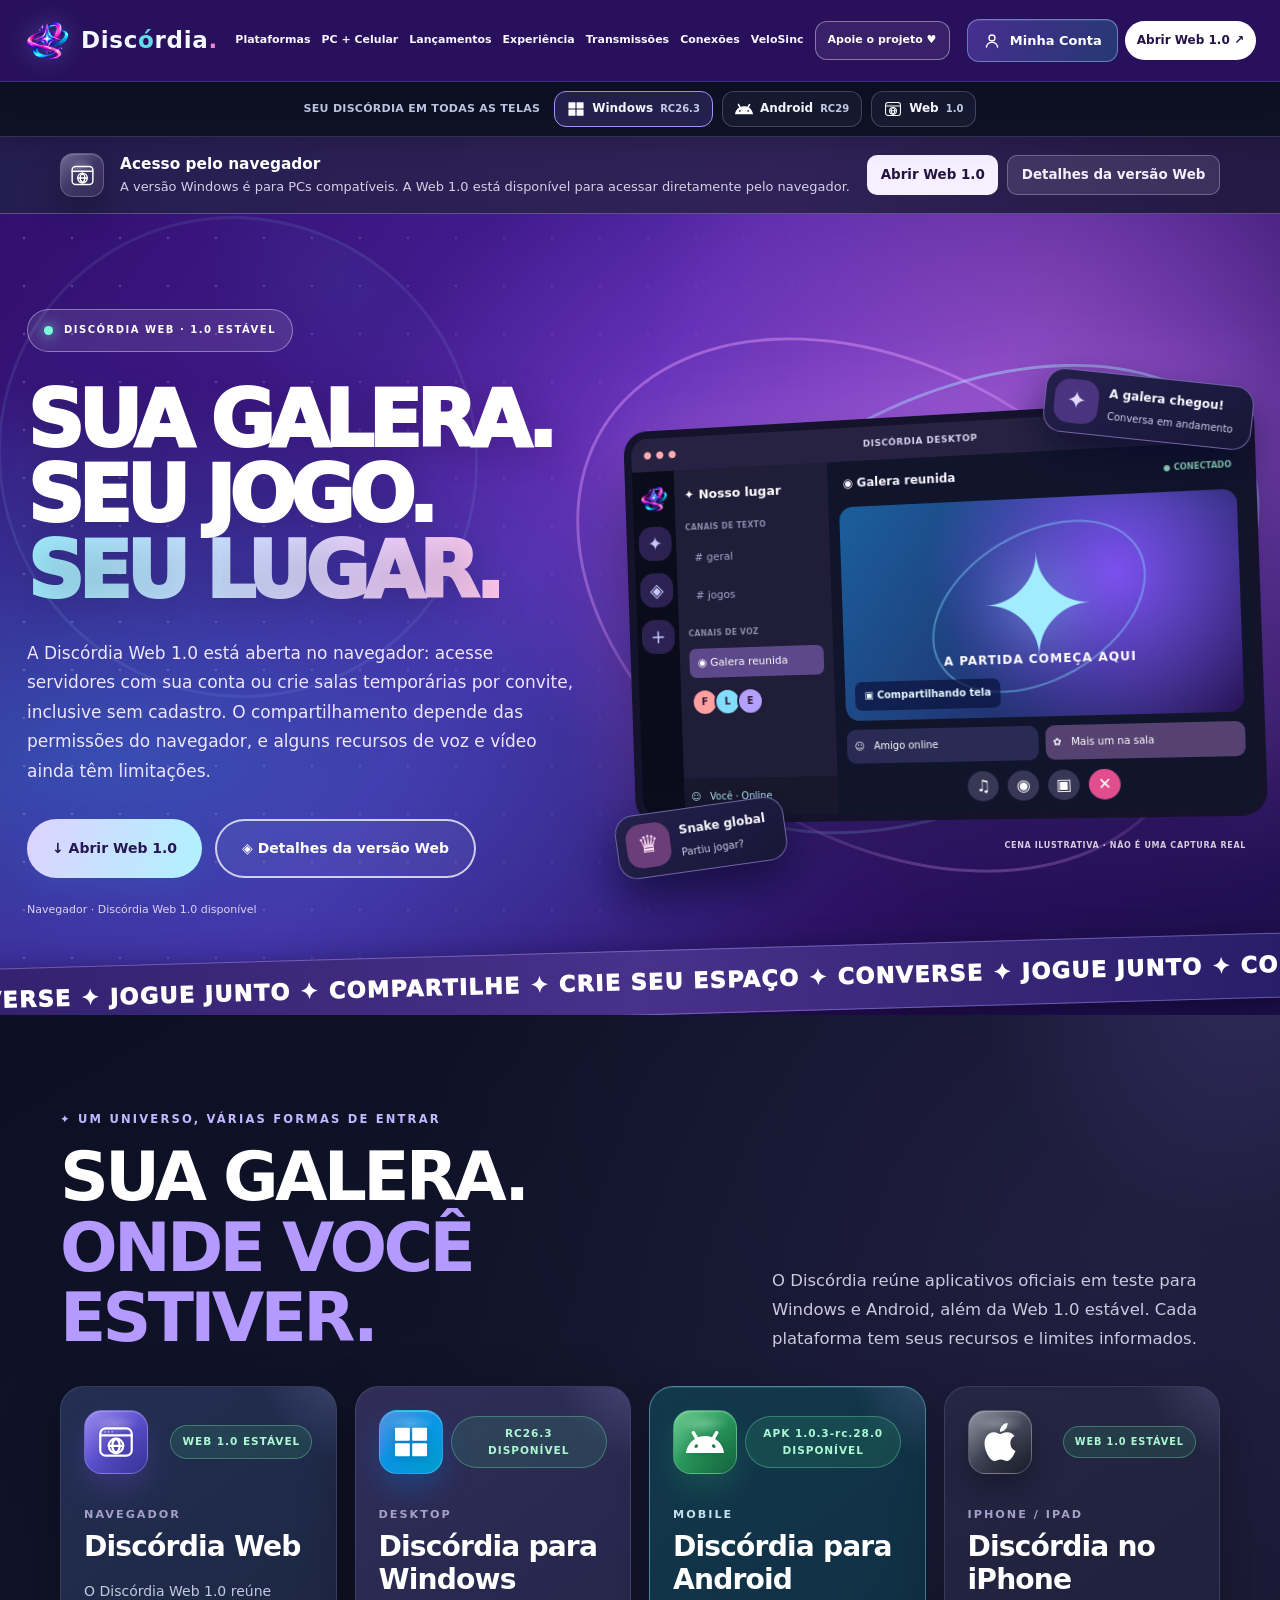
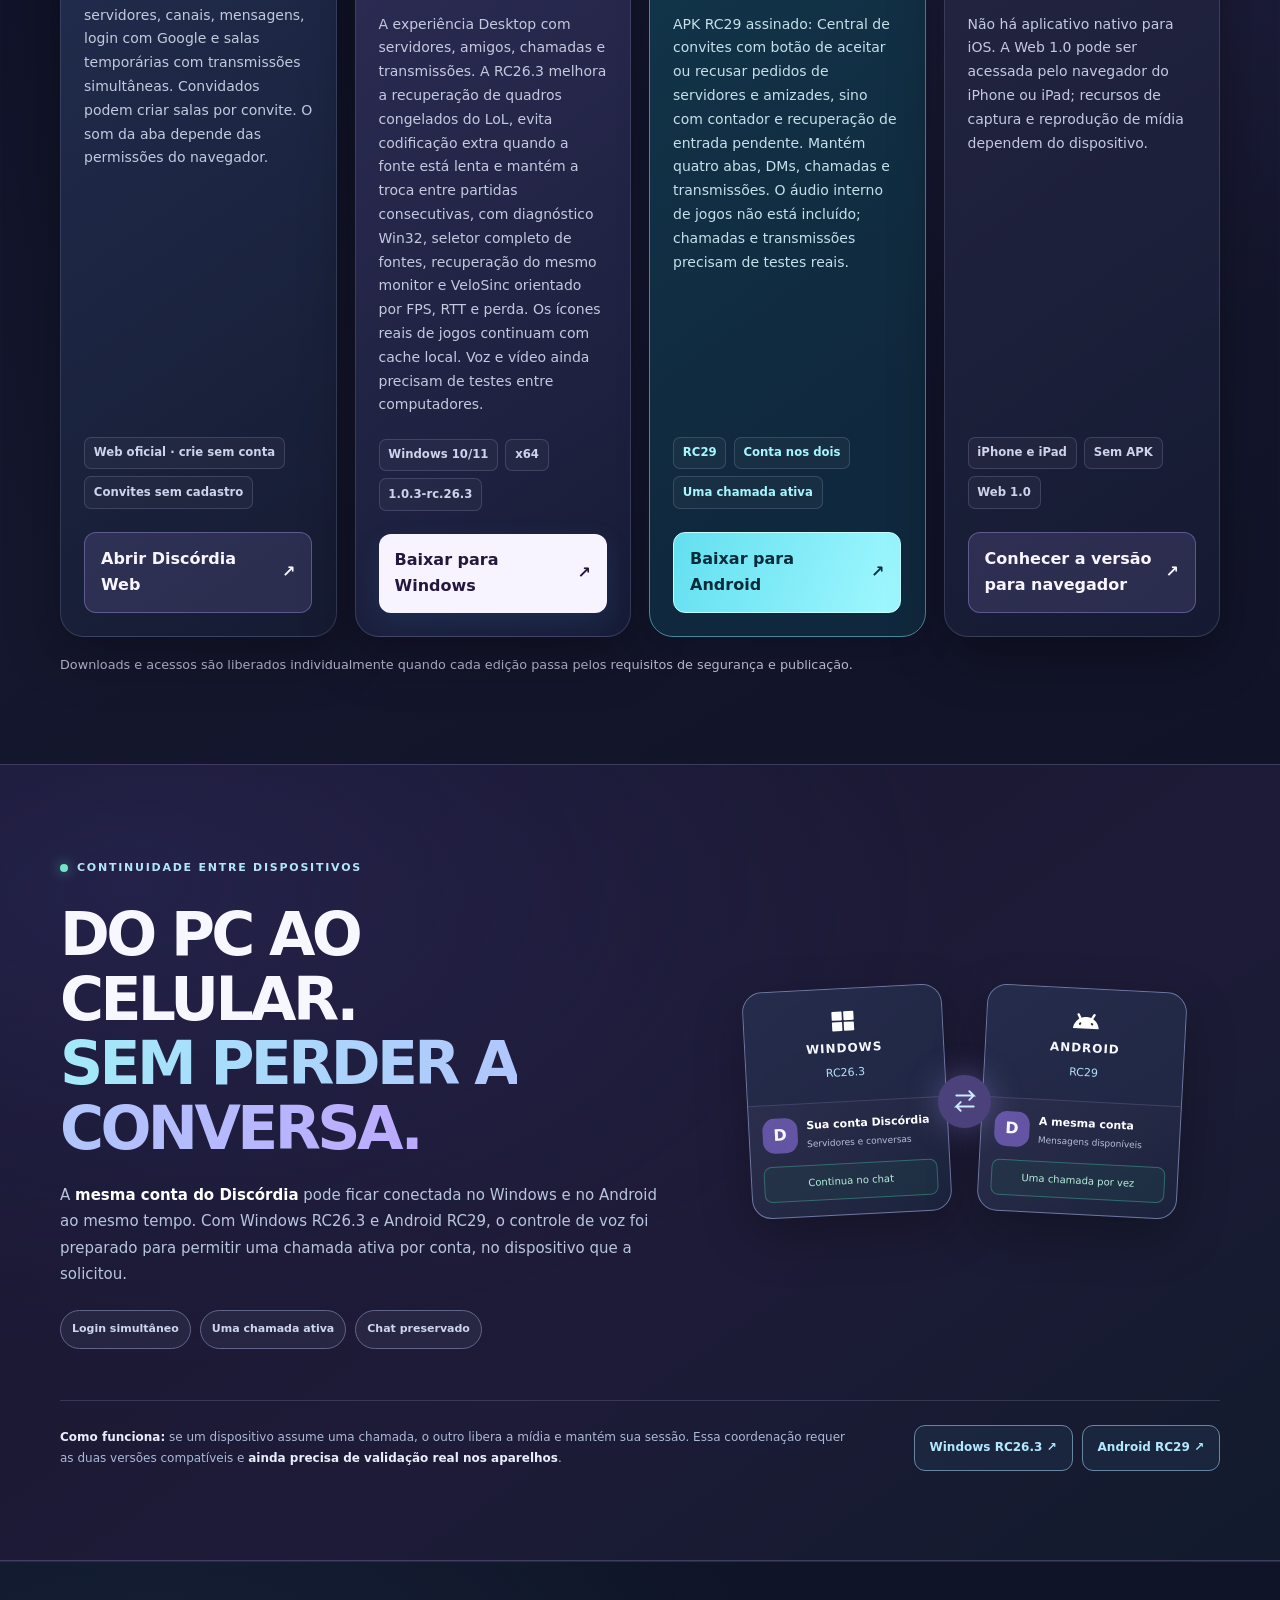
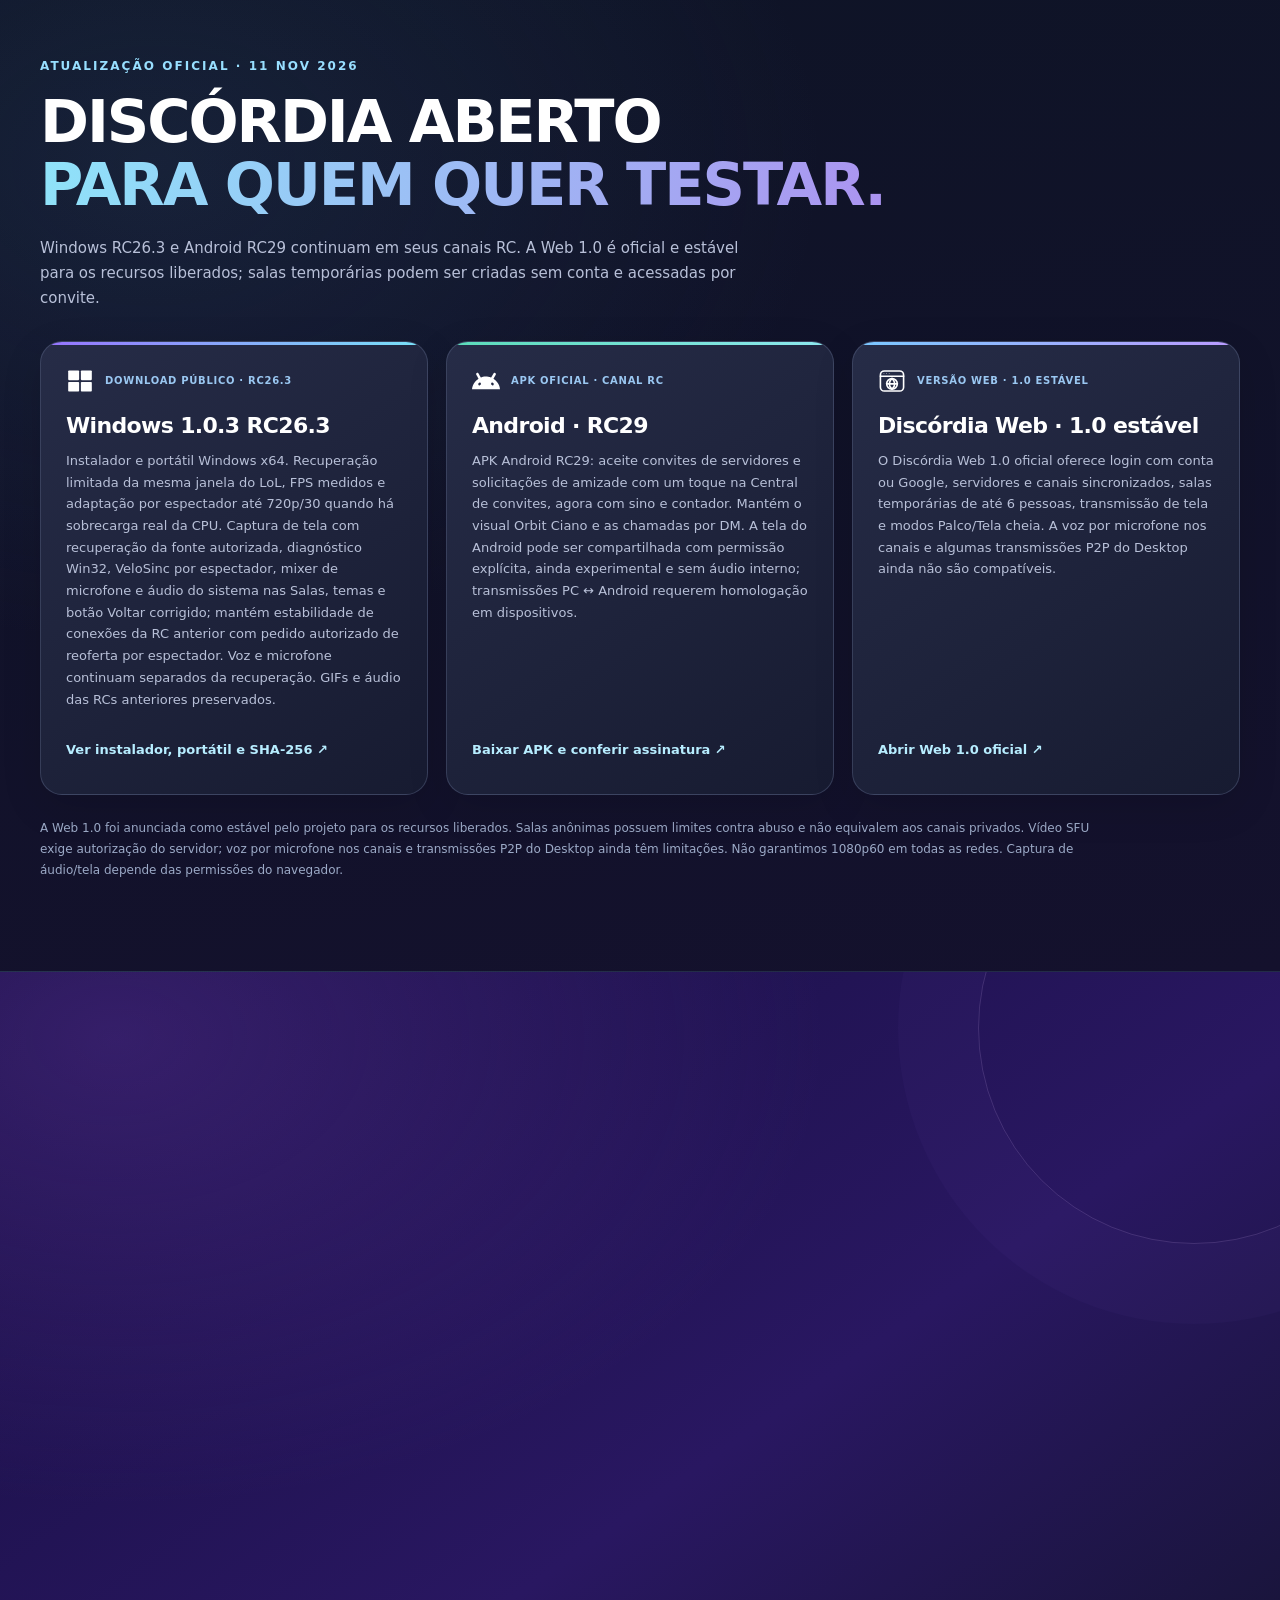
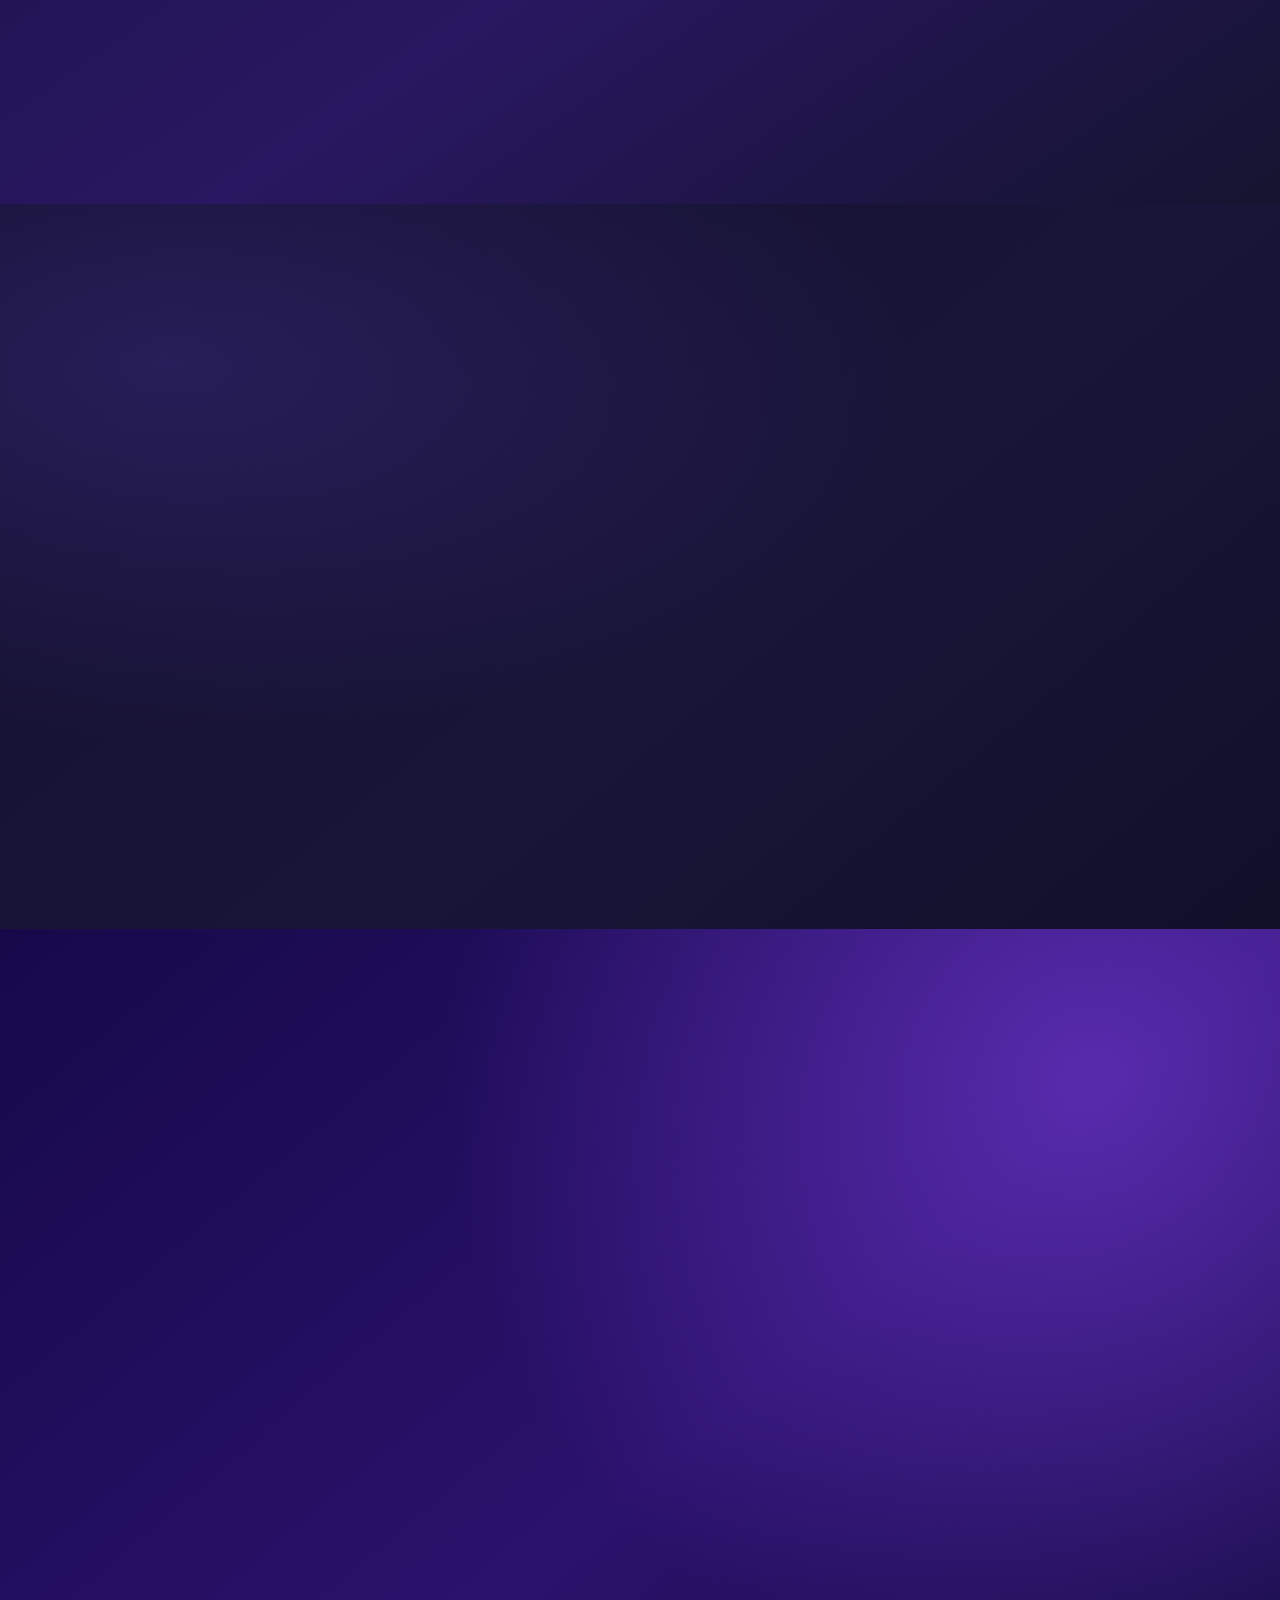
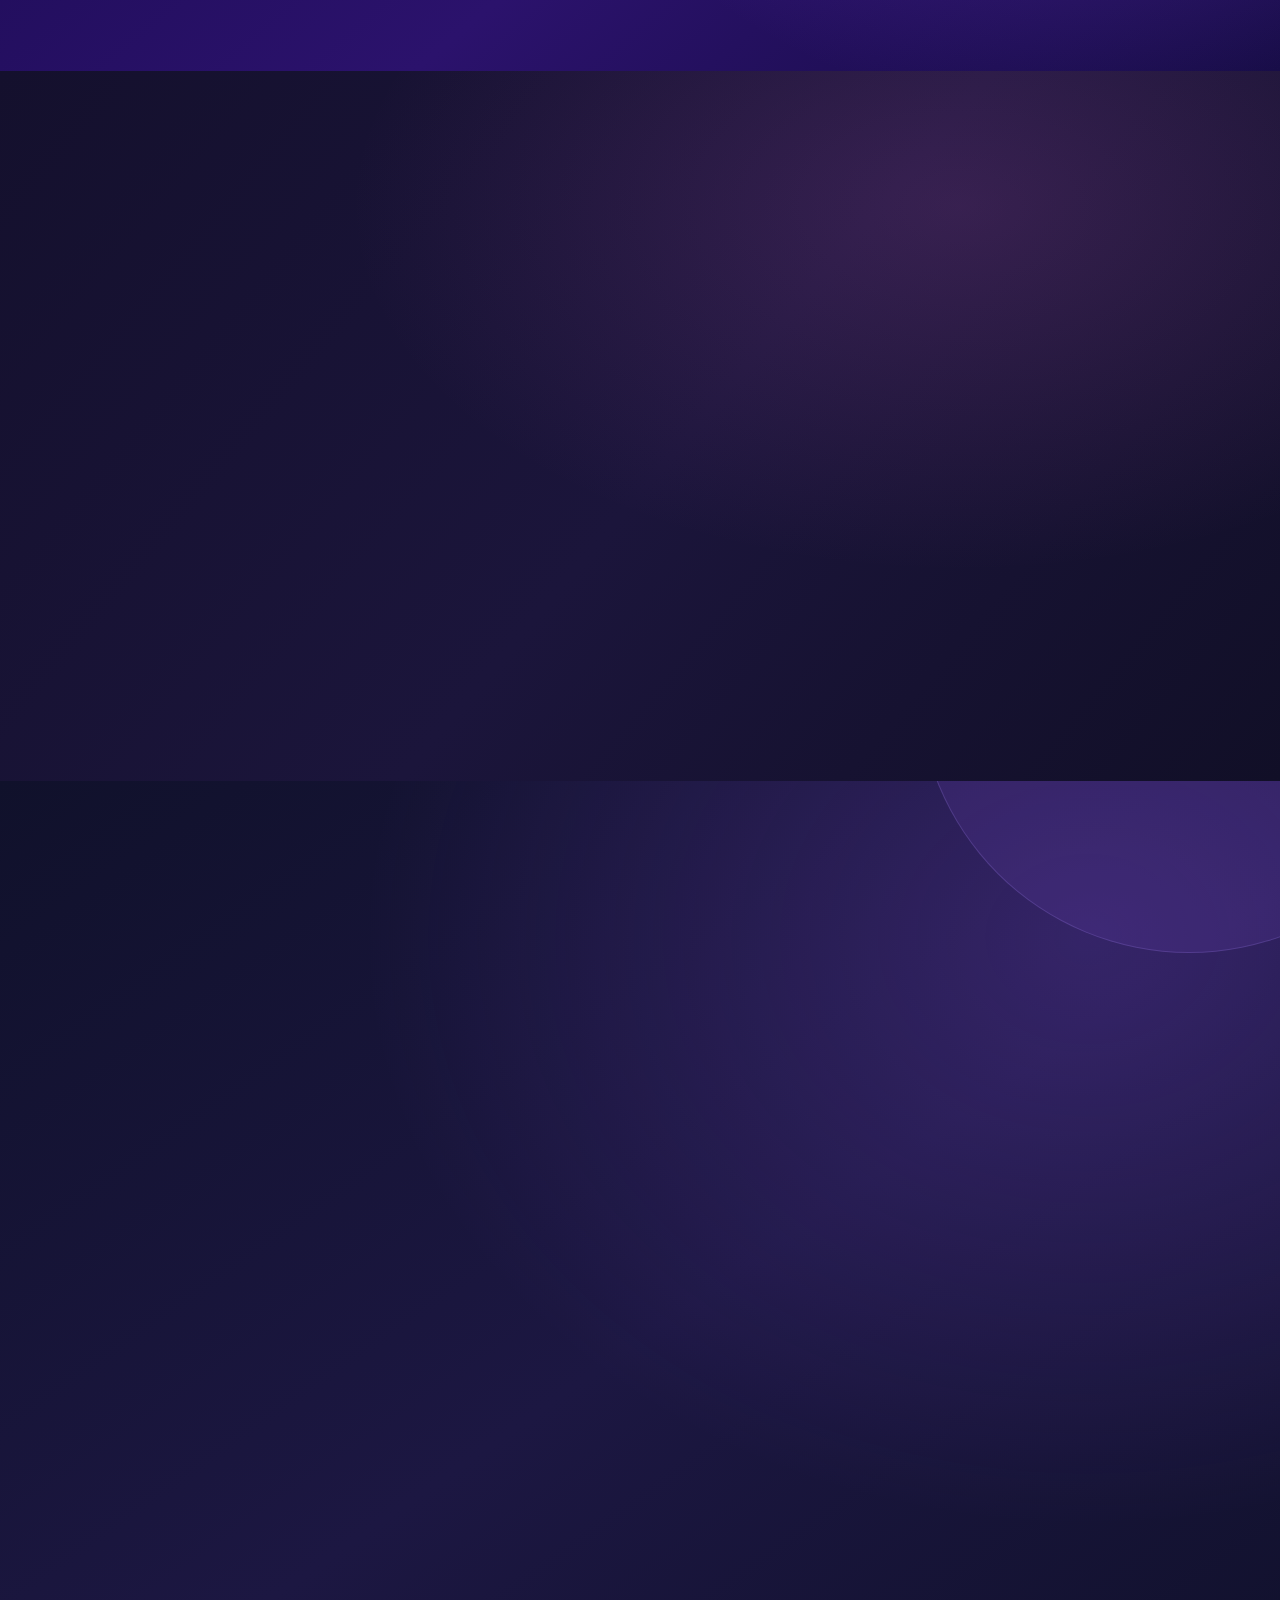
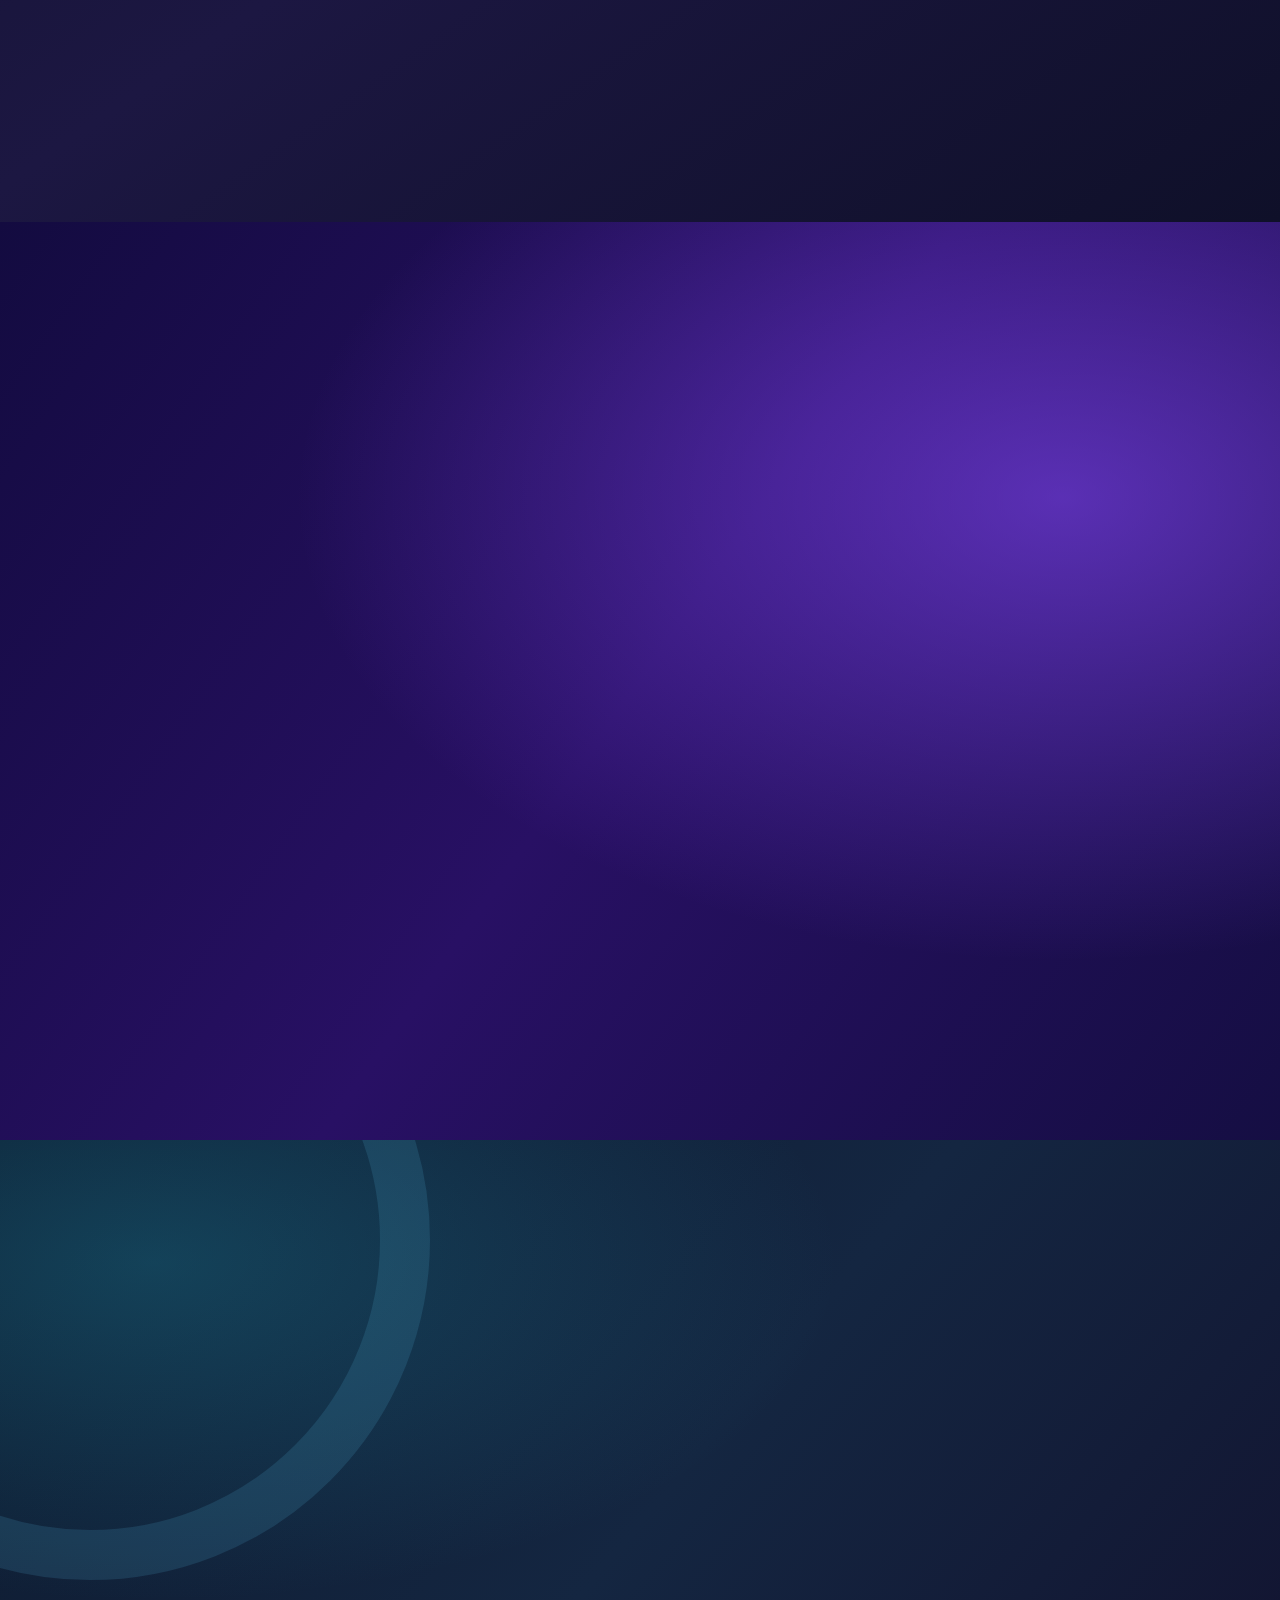
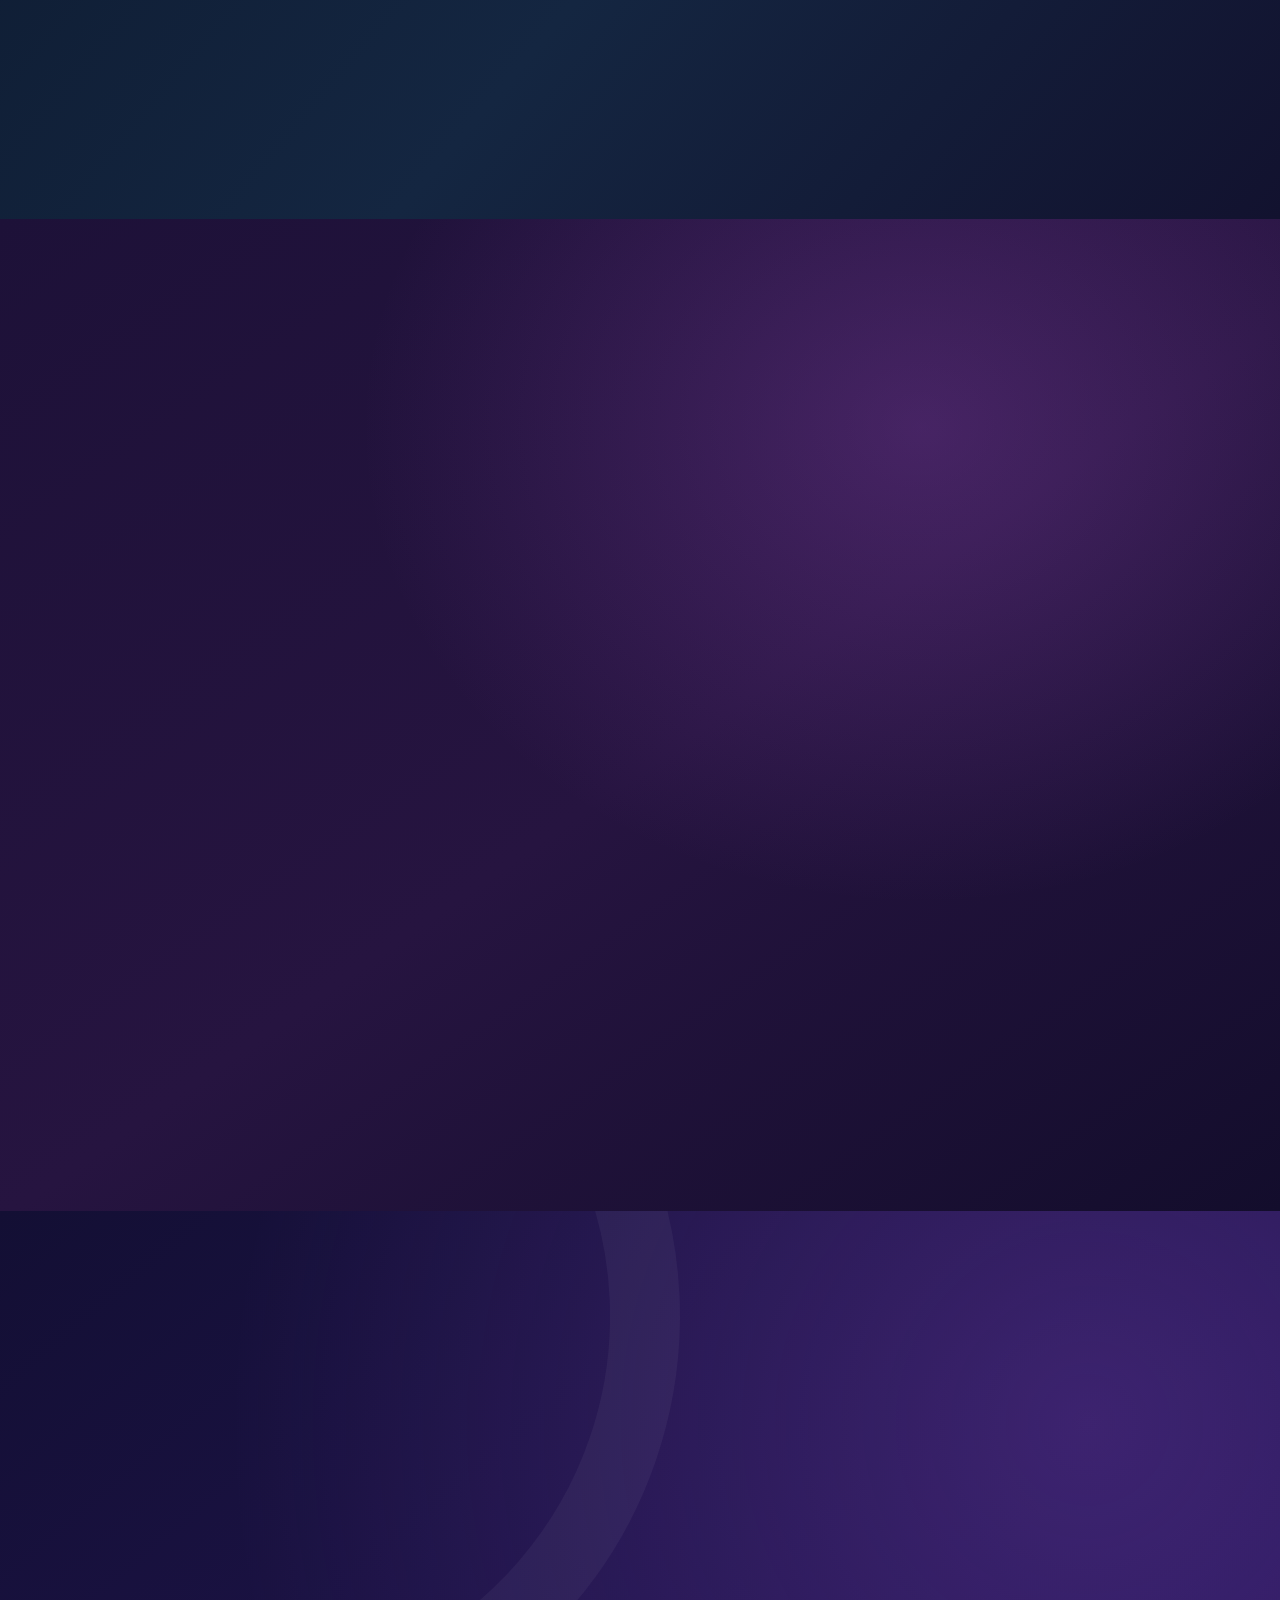
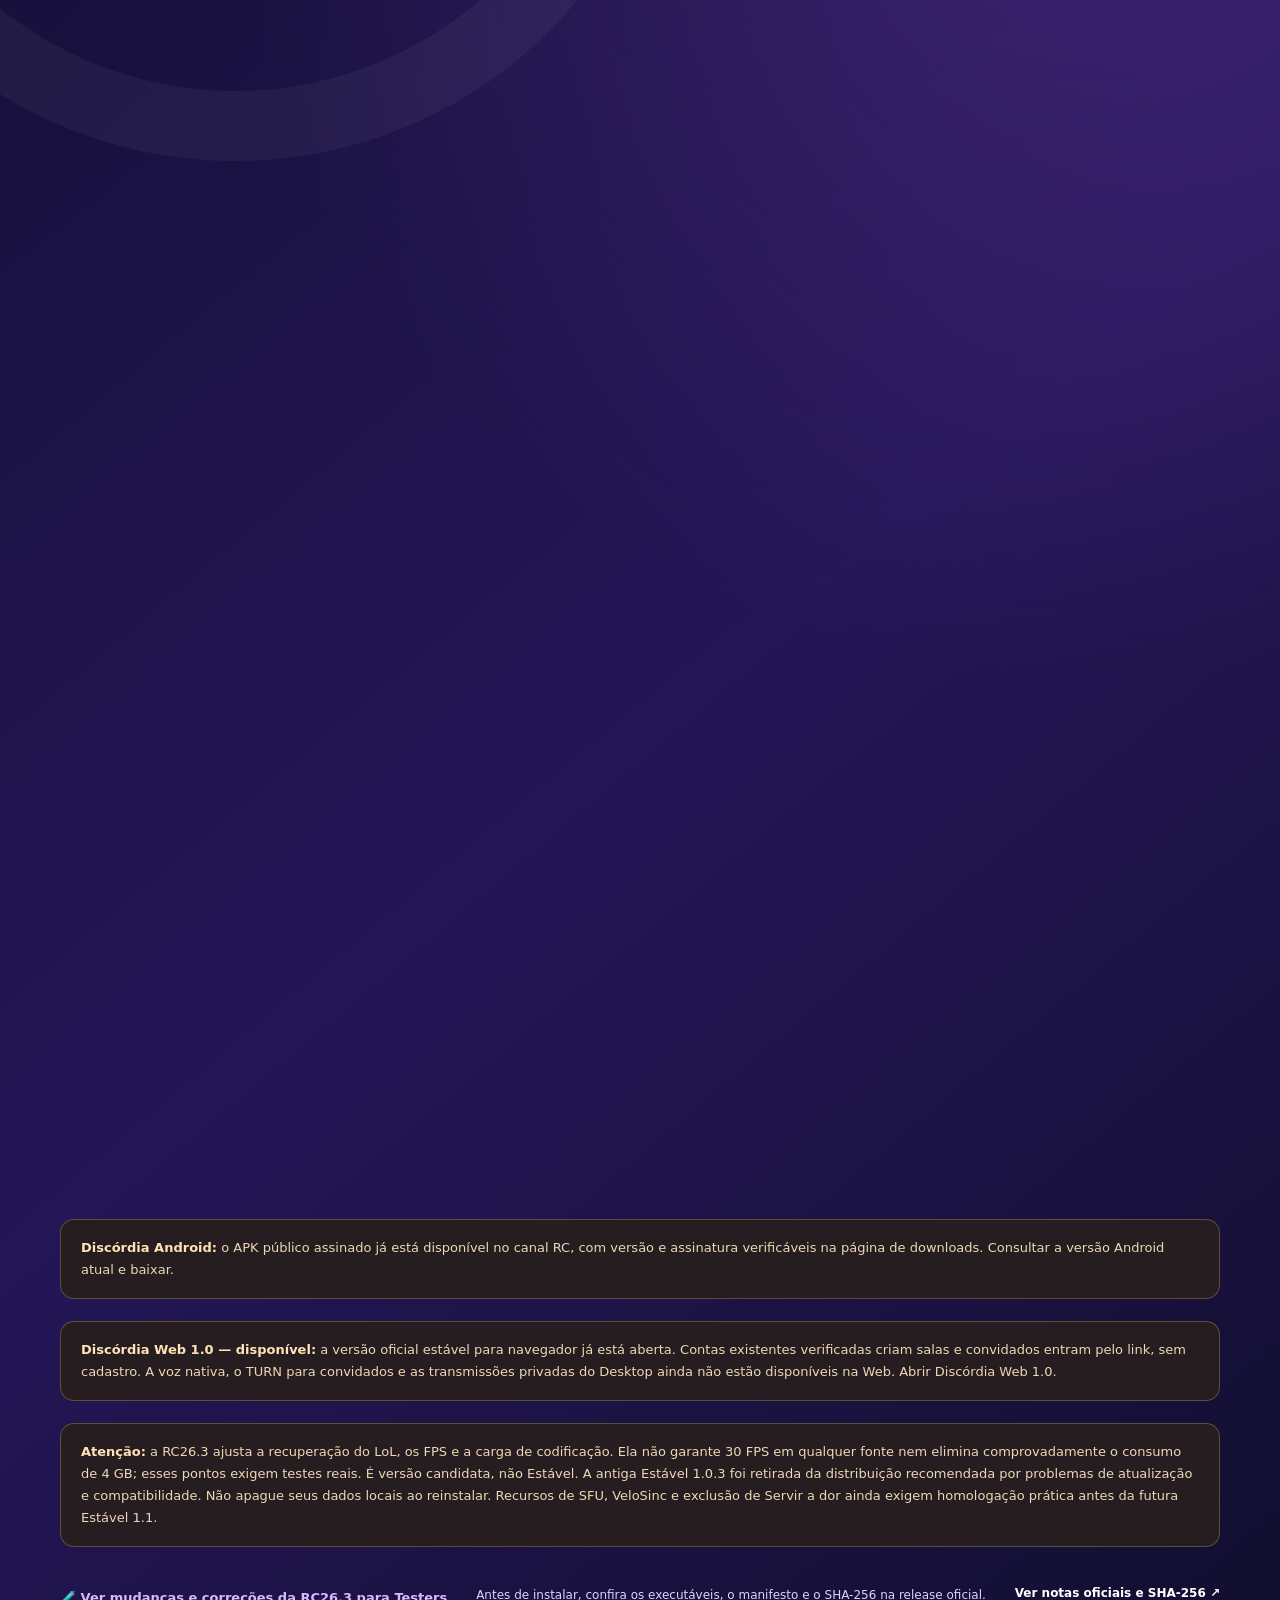
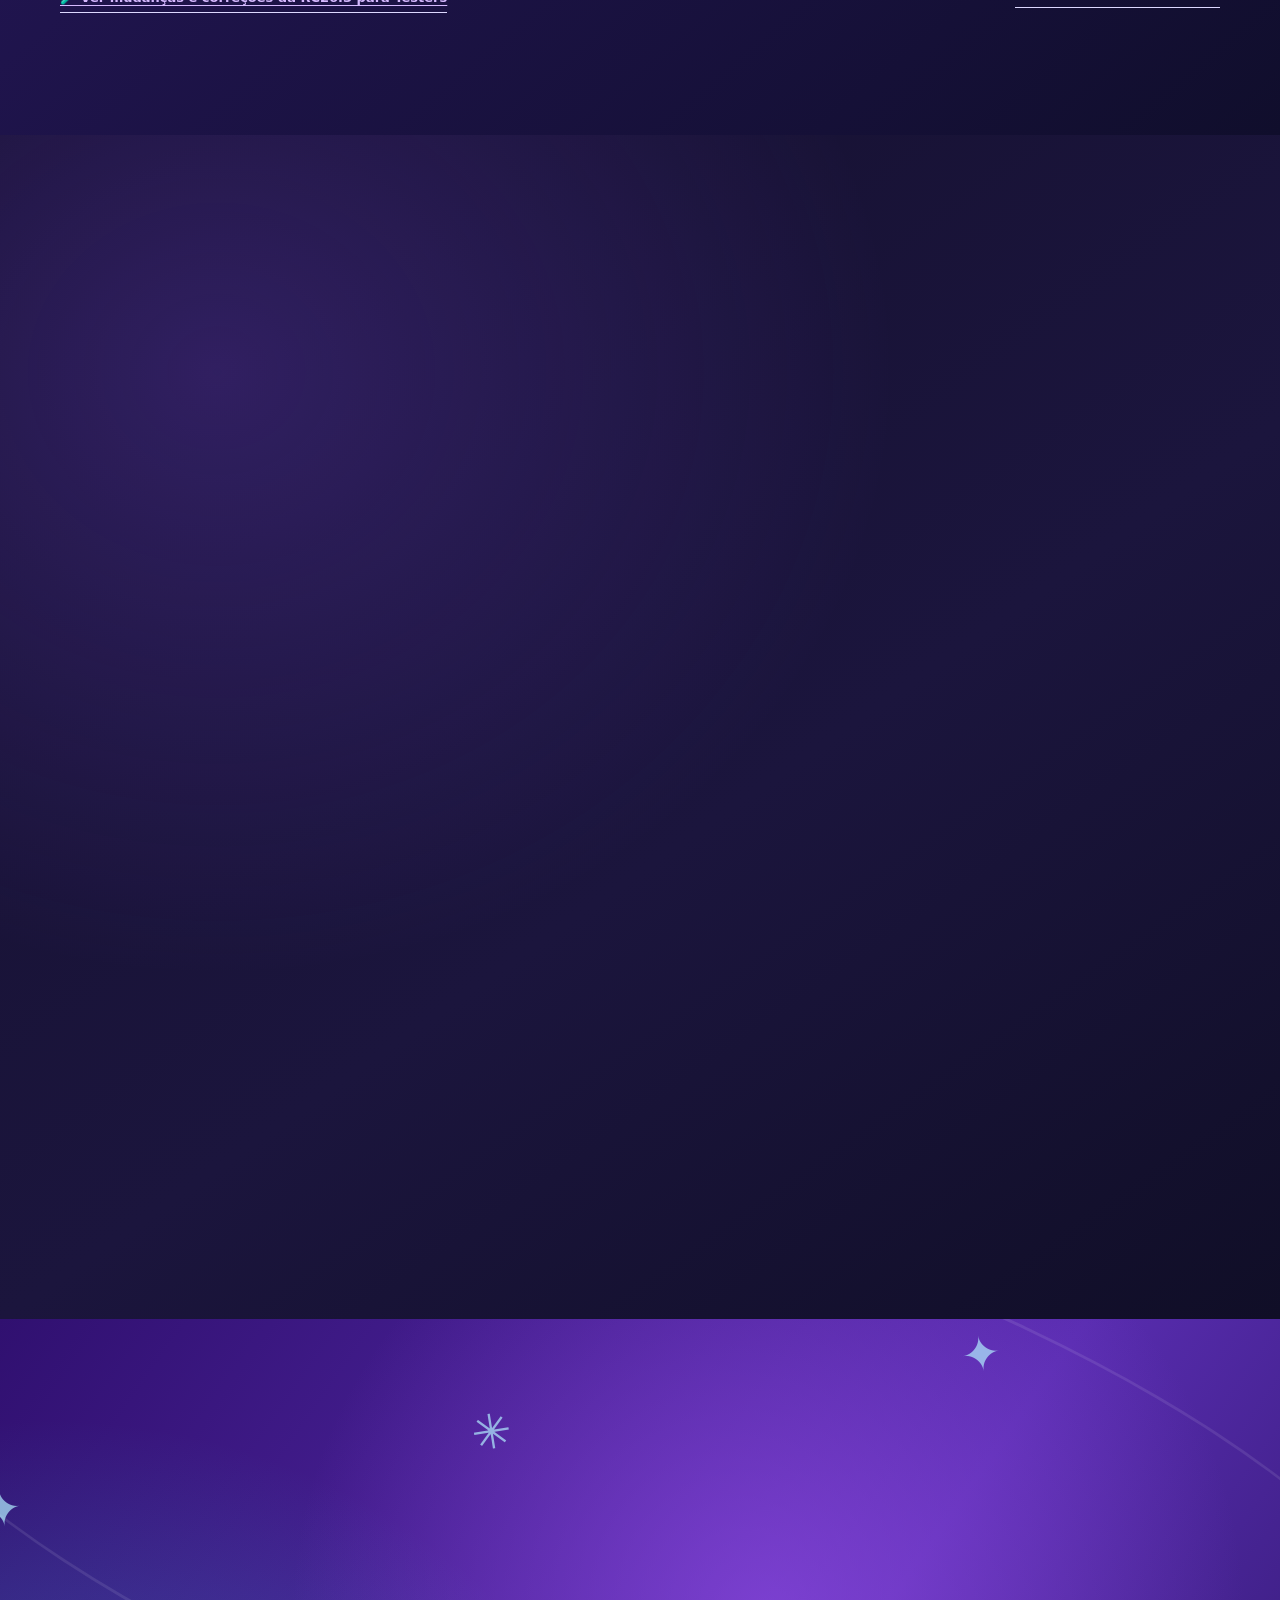
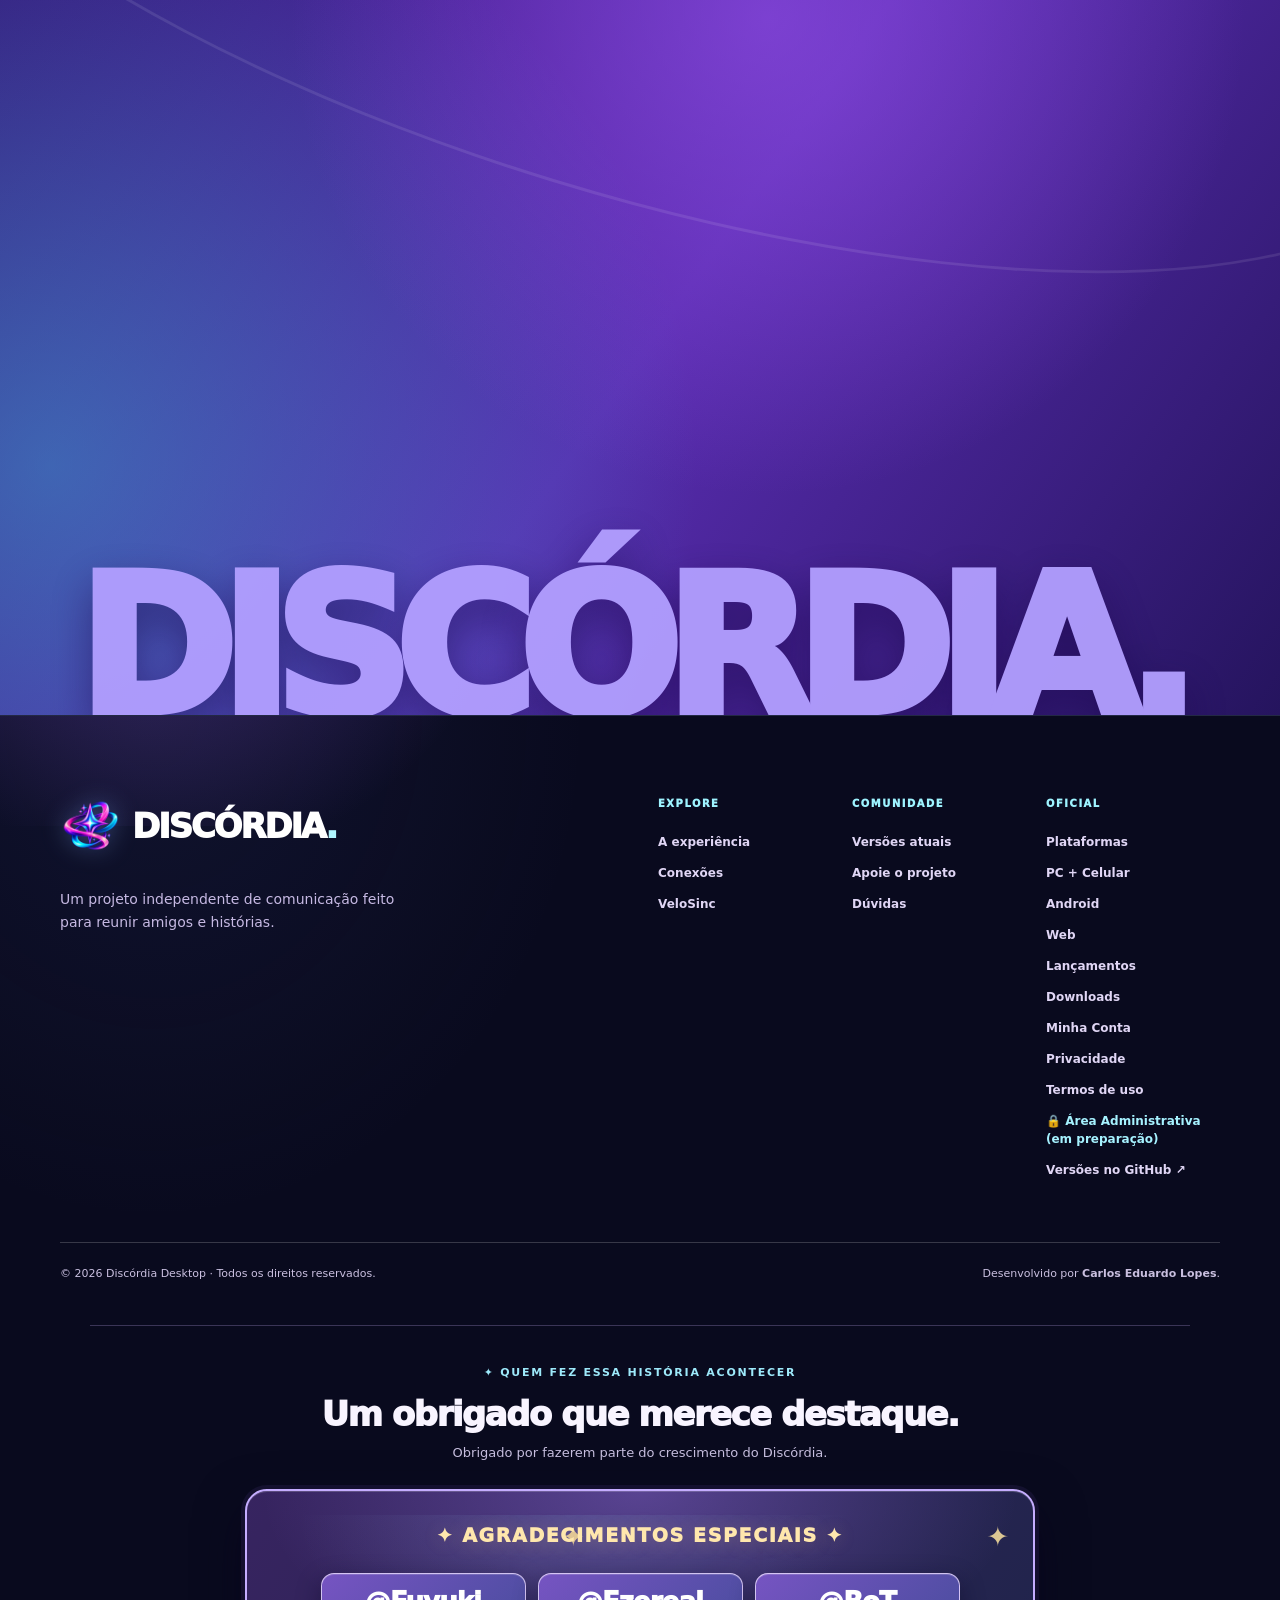
==== commit 1bd47e1f: "site(android rc29): prepare social invitations and friendship acceptance release index.html" ====
--- a/index.html
+++ b/index.html
@@ -4,7 +4,7 @@
 <meta charset="utf-8">
 <meta name="viewport" content="width=device-width,initial-scale=1">
 <meta name="theme-color" content="#0b0d19">
-<meta name="description" content="Discórdia para Windows RC26.3, Android RC28 e Web 1.0 estável. Acesse servidores, salas e transmissões no navegador ou baixe os aplicativos oficiais.">
+<meta name="description" content="Discórdia para Windows RC26.3, Android RC29 e Web 1.0 estável. Acesse servidores, salas e transmissões no navegador ou baixe os aplicativos oficiais.">
 <meta property="og:title" content="Discórdia Desktop — Seus amigos. Seu universo.">
 <meta property="og:description" content="RC26.3 Windows Testers: Salas no Desktop, ícones reais de jogos, palco, voz e cache offline.">
 <meta property="og:type" content="website">
@@ -73,7 +73,7 @@
  <div class="disc-cross-platform-inner">
   <span class="disc-cross-platform-lead">SEU DISCÓRDIA EM TODAS AS TELAS</span>
   <a class="disc-cross-platform-link" href="#downloads" aria-current="page" title="Discórdia Desktop RC26.3 para Windows"><img src="./platform-icons/windows.svg" alt="" width="18" height="18">Windows <small>RC26.3</small></a>
-  <a class="disc-cross-platform-link" href="./android/" title="Discórdia Android: APK oficial disponível"><img src="./platform-icons/android.svg" alt="" width="18" height="18">Android <small>RC28</small></a>
+  <a class="disc-cross-platform-link" href="./android/" title="Discórdia Android: APK oficial disponível"><img src="./platform-icons/android.svg" alt="" width="18" height="18">Android <small>RC29</small></a>
   <a class="disc-cross-platform-link" href="./web/" title="Discórdia Web pública disponível"><img src="./platform-icons/web.svg" alt="" width="18" height="18">Web <small>1.0</small></a>
  </div>
 </nav>
@@ -136,8 +136,8 @@
    <article class="dp-card dp-android">
     <div class="dp-card-top"><span class="dp-symbol dp-brand-icon dp-brand-icon--android" aria-hidden="true"><img src="./platform-icons/android.svg" alt="" width="38" height="38" loading="lazy"></span><span class="dp-status dp-status-live" id="dp-android-status" role="status" aria-live="polite">APK PUBLICADO</span></div>
     <p class="dp-overline">MOBILE</p><h3>Discórdia para Android</h3>
-    <p>APK RC28 assinado: interface mobile com quatro abas, mensagens organizadas, chamadas por DM, acesso a salas com um toque e reprodução de transmissão sem precisar ligar o microfone. O áudio interno de jogos não está incluído; chamadas e transmissões precisam de testes reais.</p>
-    <div class="dp-tags"><span>RC28</span><span>Conta nos dois</span><span>Uma chamada ativa</span></div>
+    <p>APK RC29 assinado: Central de convites com botão de aceitar ou recusar pedidos de servidores e amizades, sino com contador e recuperação de entrada pendente. Mantém quatro abas, DMs, chamadas e transmissões. O áudio interno de jogos não está incluído; chamadas e transmissões precisam de testes reais.</p>
+    <div class="dp-tags"><span>RC29</span><span>Conta nos dois</span><span>Uma chamada ativa</span></div>
     <a class="dp-cta dp-cta-secondary" href="./android/">Baixar para Android <span aria-hidden="true">↗</span></a>
    </article>
    <article class="dp-card dp-iphone">
@@ -164,10 +164,10 @@
   <div class="sx-cross-heading">
    <span class="sx-eyebrow"><i aria-hidden="true"></i> CONTINUIDADE ENTRE DISPOSITIVOS</span>
    <h2 id="sx-cross-title">DO PC AO CELULAR.<br><em>SEM PERDER A CONVERSA.</em></h2>
-   <p>A <strong>mesma conta do Discórdia</strong> pode ficar conectada no Windows e no Android ao mesmo tempo. Com Windows RC26.3 e Android RC28, o controle de voz foi preparado para permitir uma chamada ativa por conta, no dispositivo que a solicitou.</p>
+   <p>A <strong>mesma conta do Discórdia</strong> pode ficar conectada no Windows e no Android ao mesmo tempo. Com Windows RC26.3 e Android RC29, o controle de voz foi preparado para permitir uma chamada ativa por conta, no dispositivo que a solicitou.</p>
    <div class="sx-cross-tags"><span>Login simultâneo</span><span>Uma chamada ativa</span><span>Chat preservado</span></div>
   </div>
-  <div class="sx-cross-visual" aria-label="Windows RC26.3 e Android RC28 conectados com a mesma conta">
+  <div class="sx-cross-visual" aria-label="Windows RC26.3 e Android RC29 conectados com a mesma conta">
    <div class="sx-device sx-device-pc">
     <div class="sx-device-top"><img src="./platform-icons/windows.svg" alt="" width="26" height="26"><strong>WINDOWS</strong><small>RC26.3</small></div>
     <div class="sx-device-inside"><span class="sx-device-avatar">D</span><div><strong>Sua conta Discórdia</strong><small>Servidores e conversas</small></div></div>
@@ -175,7 +175,7 @@
    </div>
    <span class="sx-sync-orbit" aria-hidden="true"><svg viewBox="0 0 24 24" width="26" height="26" fill="none" stroke="currentColor" stroke-width="1.8" stroke-linecap="round"><path d="M4 7h16l-4-4m4 4-4 4M20 17H4l4-4m-4 4 4 4"/></svg></span>
    <div class="sx-device sx-device-mobile">
-    <div class="sx-device-top"><img src="./platform-icons/android.svg" alt="" width="26" height="26"><strong>ANDROID</strong><small>RC28</small></div>
+    <div class="sx-device-top"><img src="./platform-icons/android.svg" alt="" width="26" height="26"><strong>ANDROID</strong><small>RC29</small></div>
     <div class="sx-device-inside"><span class="sx-device-avatar">D</span><div><strong>A mesma conta</strong><small>Mensagens disponíveis</small></div></div>
     <span class="sx-device-signal">Uma chamada por vez</span>
    </div>
@@ -184,7 +184,7 @@
    <p><strong>Como funciona:</strong> se um dispositivo assume uma chamada, o outro libera a mídia e mantém sua sessão. Essa coordenação requer as duas versões compatíveis e <strong>ainda precisa de validação real nos aparelhos</strong>.</p>
    <div class="sx-cross-links">
     <a href="https://github.com/magaskye/discordia/releases/tag/v1.0.3-rc.26.3" target="_blank" rel="noopener noreferrer">Windows RC26.3 ↗</a>
-    <a href="./android/">Android RC28 ↗</a>
+    <a href="./android/">Android RC29 ↗</a>
    </div>
   </div>
  </div>
@@ -194,7 +194,7 @@
   <div class="dl-public-heading">
    <span class="dl-public-eyebrow">ATUALIZAÇÃO OFICIAL · 11 NOV 2026</span>
    <h2 id="dl-public-release-title">DISCÓRDIA ABERTO<br><em>PARA QUEM QUER TESTAR.</em></h2>
-   <p>Windows RC26.3 e Android RC28 continuam em seus canais RC. A Web 1.0 é oficial e estável para os recursos liberados; salas temporárias podem ser criadas sem conta e acessadas por convite.</p>
+   <p>Windows RC26.3 e Android RC29 continuam em seus canais RC. A Web 1.0 é oficial e estável para os recursos liberados; salas temporárias podem ser criadas sem conta e acessadas por convite.</p>
   </div>
   <div class="dl-public-grid">
    <article class="dl-public-card">
@@ -204,8 +204,8 @@
    </article>
    <article class="dl-public-card">
     <div class="dl-public-card-top"><img src="./platform-icons/android.svg" width="28" height="28" alt=""><span>APK OFICIAL · CANAL RC</span></div>
-    <h3>Android · RC28</h3>
-    <p>APK Android RC28: layout familiar inspirado no Discord mobile, visual Orbit Ciano, mensagens, quatro abas e voz/vídeo com um toque. A tela do Android pode ser compartilhada com permissão explícita, ainda experimental e sem áudio interno; transmissões PC ↔ Android requerem homologação em dispositivos.</p>
+    <h3>Android · RC29</h3>
+    <p>APK Android RC29: aceite convites de servidores e solicitações de amizade com um toque na Central de convites, agora com sino e contador. Mantém o visual Orbit Ciano e as chamadas por DM. A tela do Android pode ser compartilhada com permissão explícita, ainda experimental e sem áudio interno; transmissões PC ↔ Android requerem homologação em dispositivos.</p>
     <a href="./android/">Baixar APK e conferir assinatura ↗</a>
    </article>
    <article class="dl-public-card dl-public-card-preview">
@@ -228,7 +228,7 @@
     <div class="rc17-highlights-grid">
       <article class="rc17-highlight"><span class="rc17-highlight-icon" aria-hidden="true">▣</span><span class="rc17-highlight-tag">01 / WINDOWS · RC26.3</span><h3>Capture Engine renovado</h3><p>Diagnóstico da captura em jogos de tela cheia, seleção da fonte autorizada e retomada da mesma janela ou monitor quando o vídeo falha.</p><small>Jogos com anticheat e tela cheia exclusiva podem limitar a captura. Validar em PCs reais.</small></article>
       <article class="rc17-highlight"><span class="rc17-highlight-icon" aria-hidden="true">⚡</span><span class="rc17-highlight-tag">02 / JOGOS E VELOSINC</span><h3>Ícones reais. Vídeo adaptativo.</h3><p>Identidade de jogos unificada, ícones quadrados com cache offline e recuperação de transmissões por espectador; VeloSinc monitora qualidade e gargalos.</p><small>FPS e qualidade dependem da GPU, rede, dispositivo e fonte de captura.</small></article>
-      <article class="rc17-highlight"><span class="rc17-highlight-icon" aria-hidden="true">◉</span><span class="rc17-highlight-tag">03 / ANDROID · RC28</span><h3>Mensagens, voz e vídeo no Android</h3><p>Navegação em quatro abas, DMs com botões de voz e vídeo, transmissão sem ativar microfone e barra superior corrigida.</p><small>Áudio interno de jogos não incluído; vídeo PC ↔ Android precisa de testes em celulares reais.</small></article>
+      <article class="rc17-highlight"><span class="rc17-highlight-icon" aria-hidden="true">◉</span><span class="rc17-highlight-tag">03 / ANDROID · RC29</span><h3>Convites e amizades no Android</h3><p>Sino com contador, aceite ou recusa de convites para servidores e pedidos de amizade, opção Concluir entrada e as quatro abas familiares preservadas.</p><small>Áudio interno de jogos não incluído; vídeo PC ↔ Android precisa de testes em celulares reais.</small></article>
       <article class="rc17-highlight"><span class="rc17-highlight-icon" aria-hidden="true">✦</span><span class="rc17-highlight-tag">04 / WEB · 1.0</span><h3>Web estável no navegador</h3><p>Servidores, mensagens, convites, login e salas temporárias sem instalação. Compartilhamento de tela com permissões do navegador.</p><small>Voz em canais e algumas transmissões Desktop não têm paridade completa.</small></article>
     </div>
     <div class="rc17-highlights-bottom"><p><strong>Atualização transparente:</strong> as três plataformas têm ciclos independentes. Os arquivos antigos ficam preservados no GitHub, mas não aparecem como opção principal de instalação.</p><a href="./versoes.html">Ver versões disponíveis ↗</a></div>
@@ -294,7 +294,7 @@
   <div class="container n27-journey-inner">
     <span class="n27-eyebrow">A GENTE CONTINUA CONSTRUINDO</span>
     <h2 id="n27-journey-title">FEITO COM AMIGOS.<br><em>MELHOR A CADA VERSÃO.</em></h2>
-    <p>O Discórdia evoluiu com os testes da comunidade. Hoje você encontra a RC26.3 para Windows, a RC28 para Android e a Web 1.0. A futura edição Estável 1.1 do Desktop só será anunciada após seus próprios testes de qualidade e segurança.</p>
+    <p>O Discórdia evoluiu com os testes da comunidade. Hoje você encontra a RC26.3 para Windows, a RC29 para Android e a Web 1.0. A futura edição Estável 1.1 do Desktop só será anunciada após seus próprios testes de qualidade e segurança.</p>
     <div class="n27-journey-tags" aria-label="Áreas de evolução"><span>✦ VOZ E PRESENÇA</span><span>▣ TRANSMISSÕES</span><span>◈ TEMAS .DISCA</span><span>♛ SNAKE GLOBAL</span></div>
     <a class="n27-link" href="./versoes.html">Conhecer o histórico completo de versões ↗</a>
   </div>
@@ -330,11 +330,11 @@
        <small>Pré-lançamento para testers. Se você já utiliza o canal Testers, a RC26.3 poderá chegar pelo atualizador oficial, respeitando a disponibilidade dos arquivos e as permissões do Windows. A edição portátil avisa quando há nova versão, sem instalar automaticamente. Próxima Estável: 1.1 após homologação.</small>
      </article>
      <article class="n27-download-card is-android" id="android-download-card">
-       <div class="n27-download-card-top"><span>◉ NO SEU CELULAR</span><b>ANDROID · RC28</b></div>
+       <div class="n27-download-card-top"><span>◉ NO SEU CELULAR</span><b>ANDROID · RC29</b></div>
        <div class="n27-download-art" aria-hidden="true"><span>↗</span><strong>ANDROID</strong><i>◉</i></div>
-       <h3>Discórdia para Android</h3><p>APK RC28 assinado com navegação intuitiva, DMs, videochamadas, salas e tela ao vivo sem exigir microfone. Sem áudio interno de jogos.</p>
-       <strong class="download-version">v1.0.3-rc.28.0 · Android · APK</strong>
-       <div class="download-actions"><a class="btn primary" href="./android/">Baixar APK oficial ↗</a><a class="secondary-link" href="https://github.com/magaskye/discordia/releases/tag/android-v1.0.3-rc.28.0" target="_blank" rel="noopener noreferrer">Ver assinatura e SHA-256 ↗</a></div>
+       <h3>Discórdia para Android</h3><p>APK RC29 assinado com Central de convites, aceitar/recusar amizades e servidores, DMs, videochamadas e salas ao vivo. Sem áudio interno de jogos.</p>
+       <strong class="download-version">v1.0.3-rc.29.0 · Android · APK</strong>
+       <div class="download-actions"><a class="btn primary" href="./android/">Baixar APK oficial ↗</a><a class="secondary-link" href="https://github.com/magaskye/discordia/releases/tag/android-v1.0.3-rc.29.0" target="_blank" rel="noopener noreferrer">Ver assinatura e SHA-256 ↗</a></div>
        <small>Publicado no canal de testes Android. O APK não funciona no iPhone; use a versão Web para iOS.</small>
      </article>
      <article class="n27-download-card is-web" id="web-download-card">
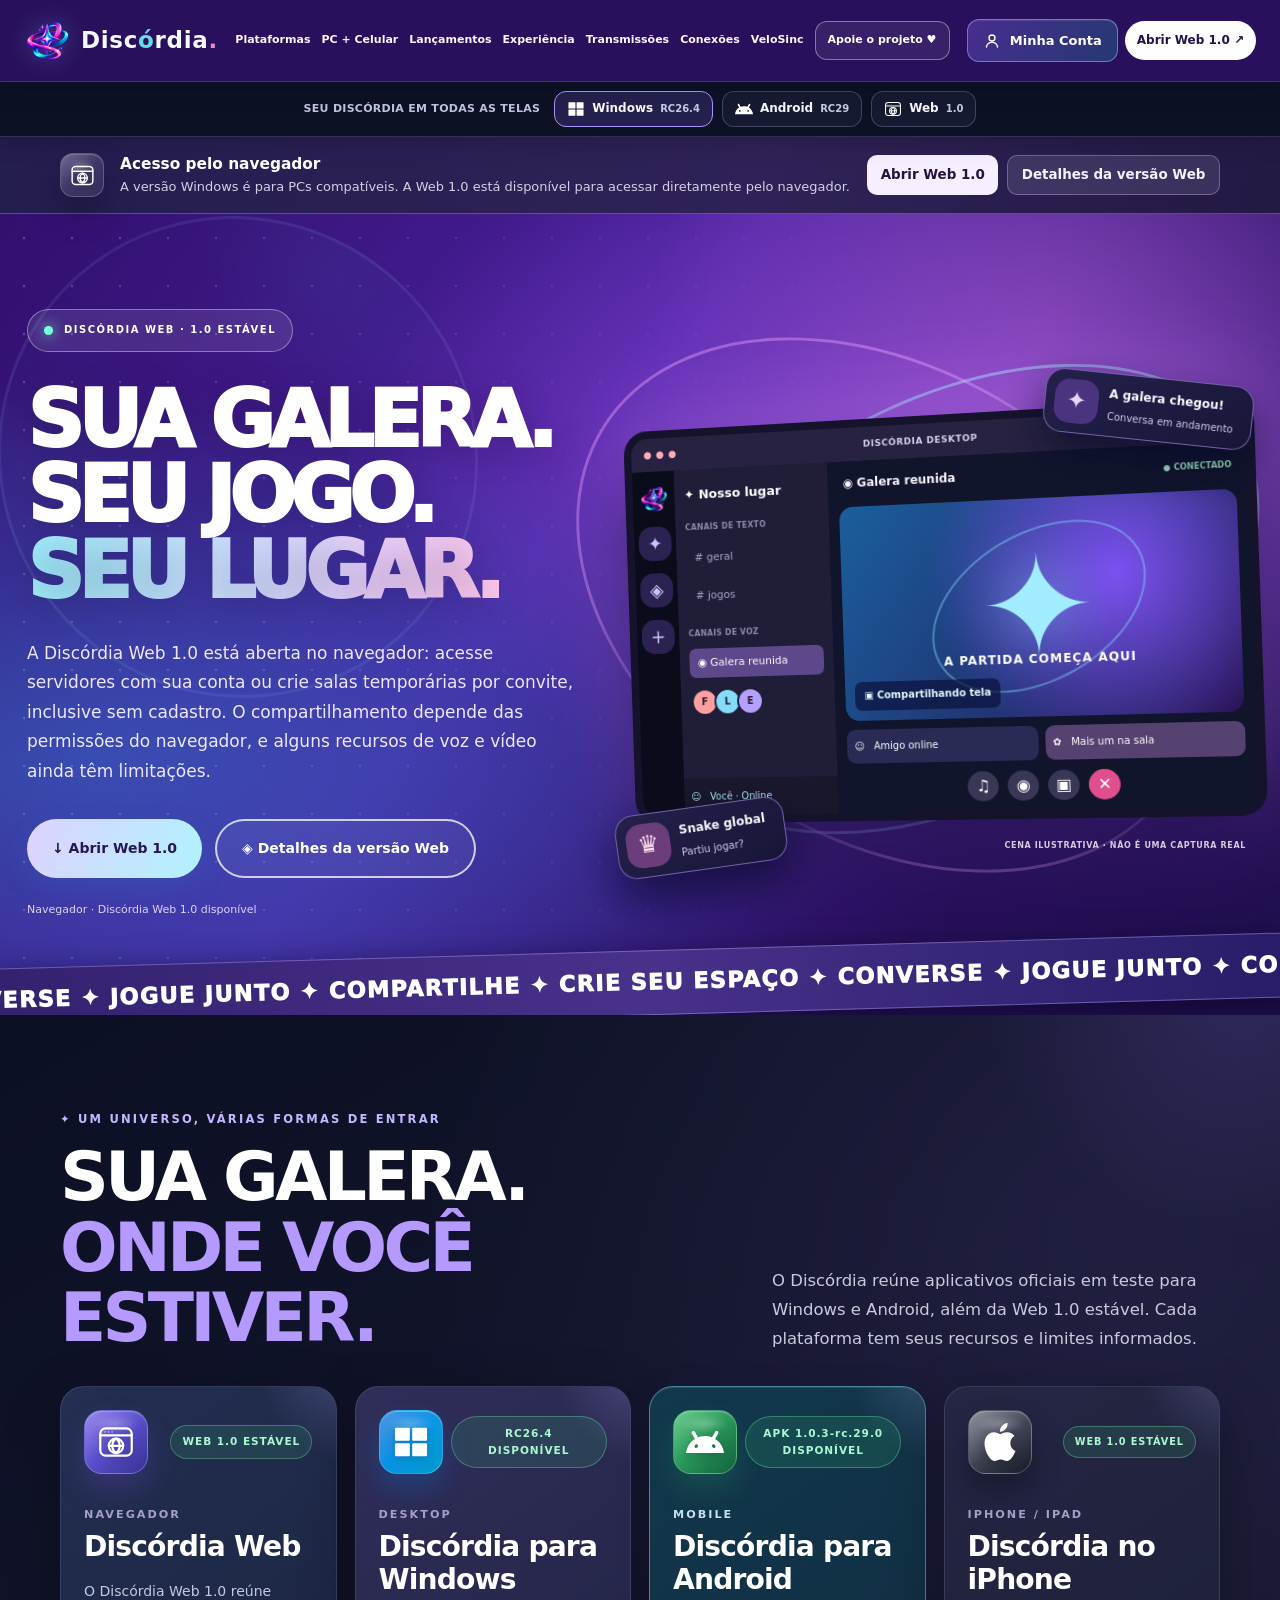
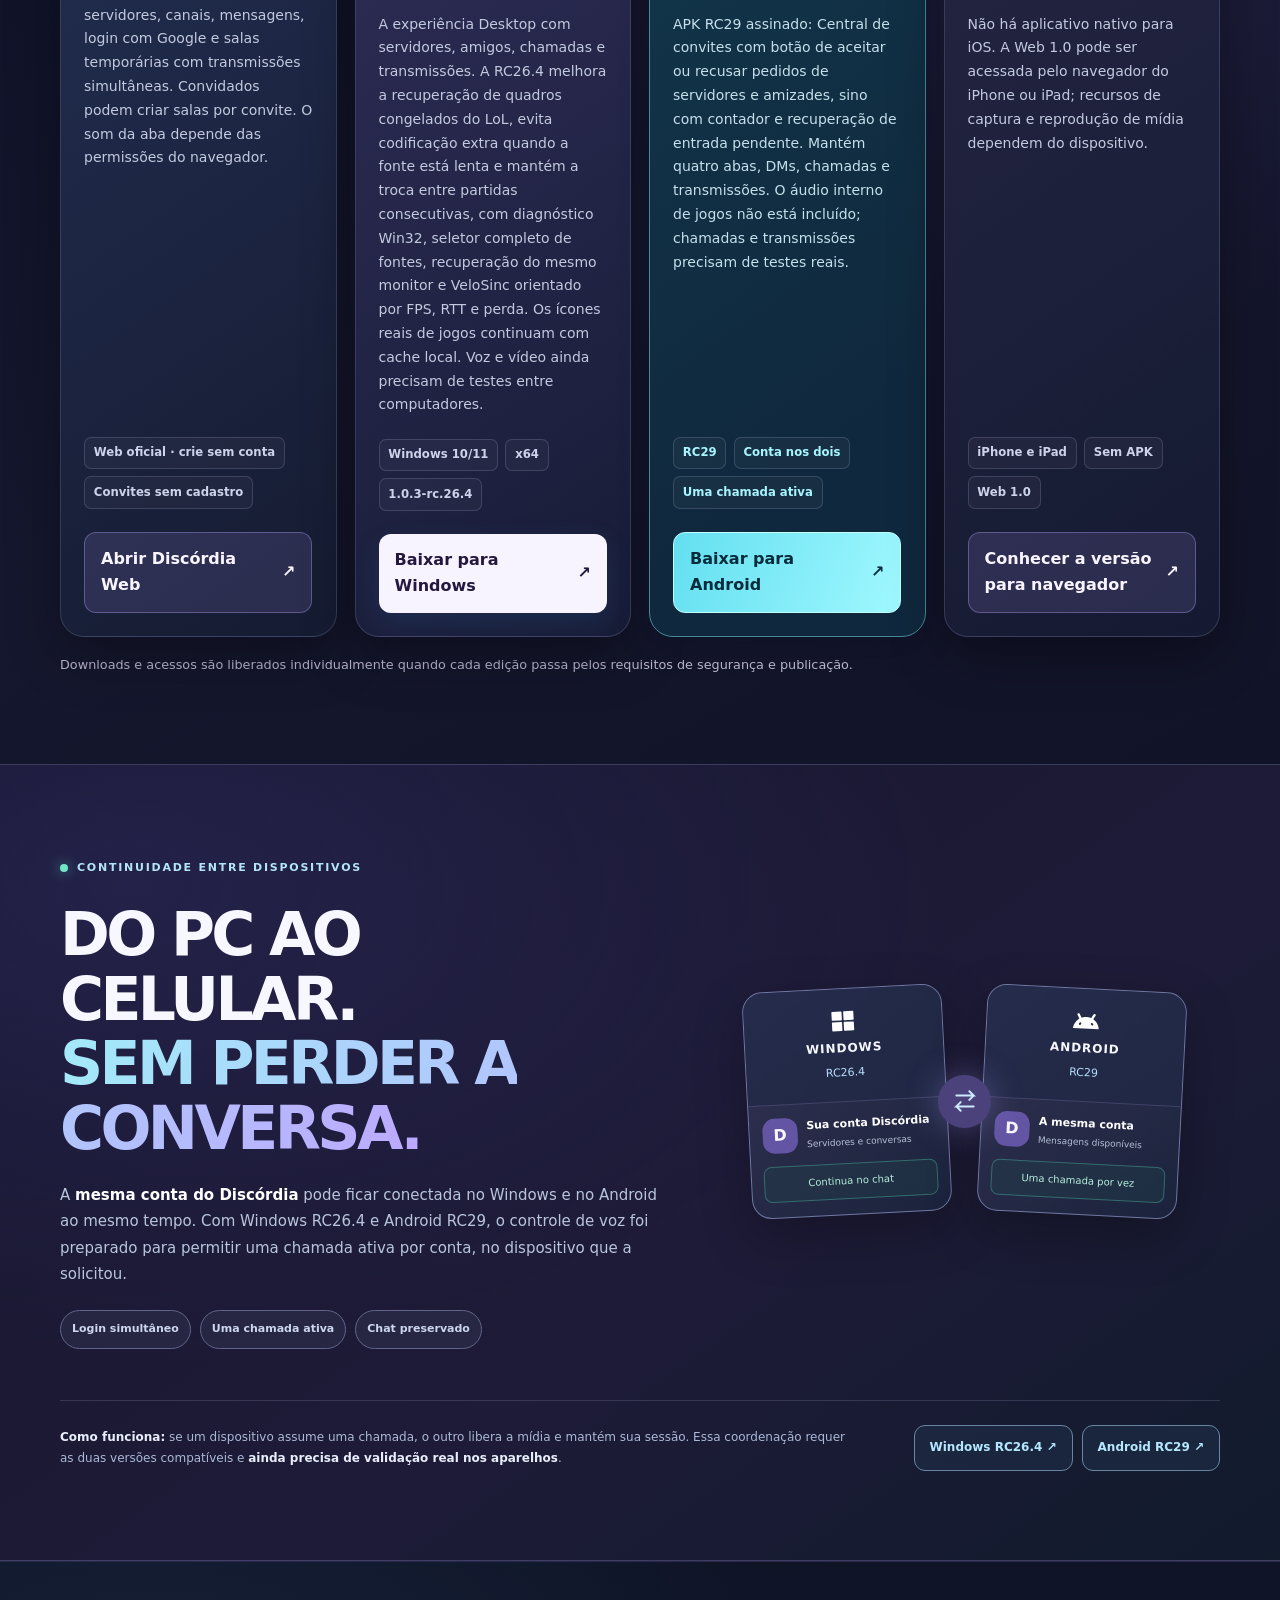
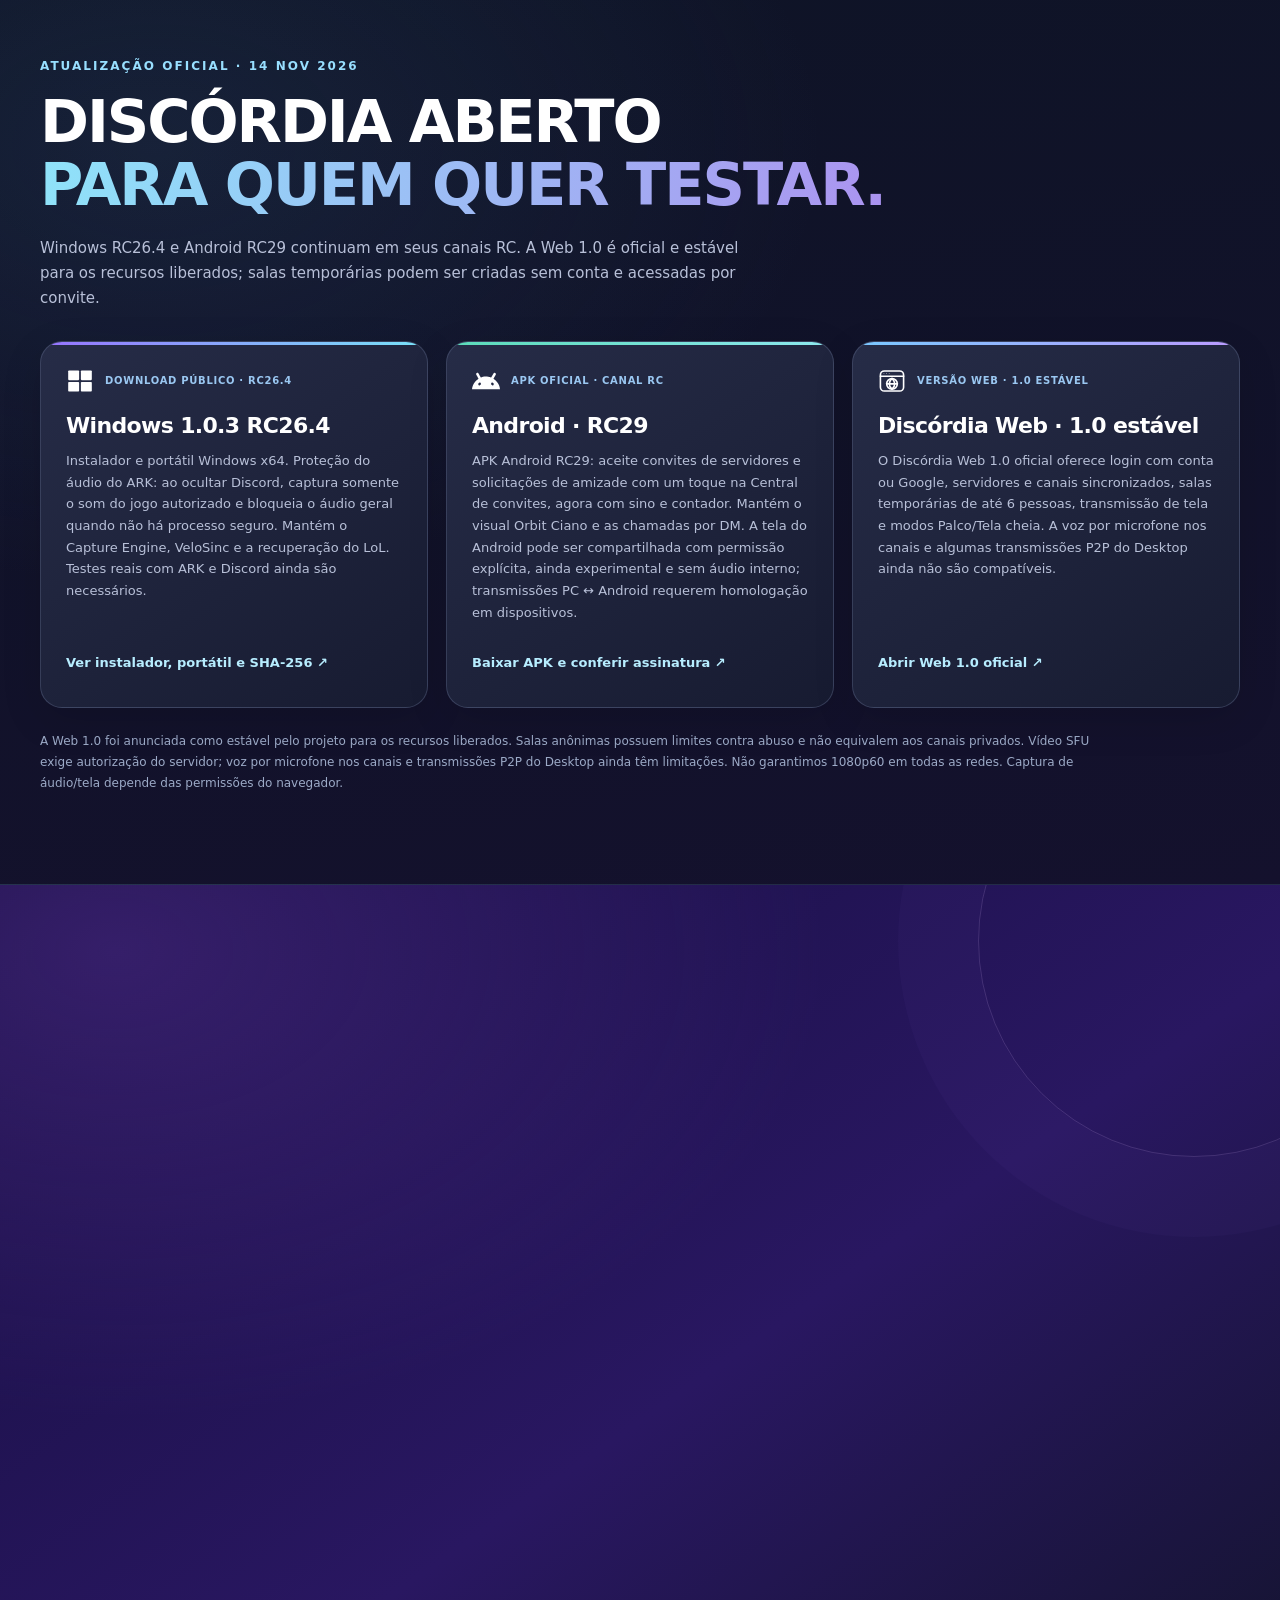
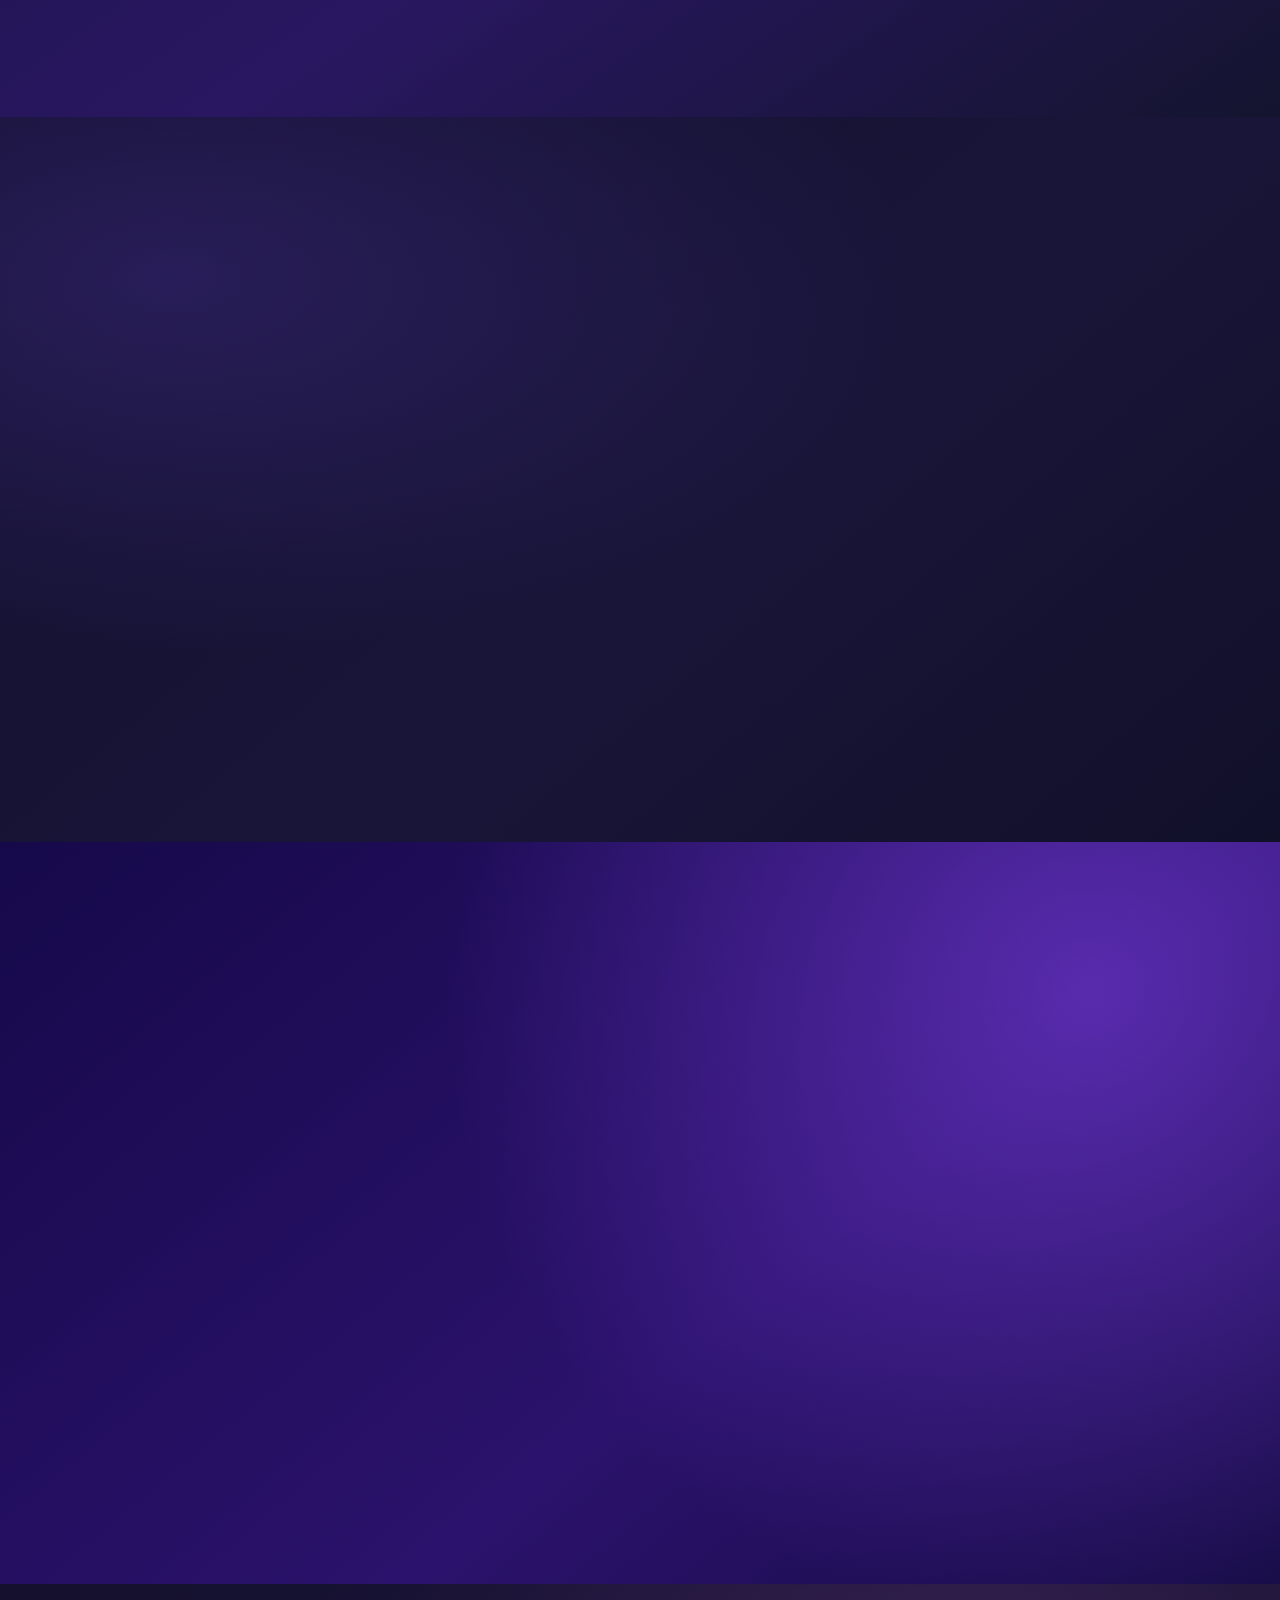
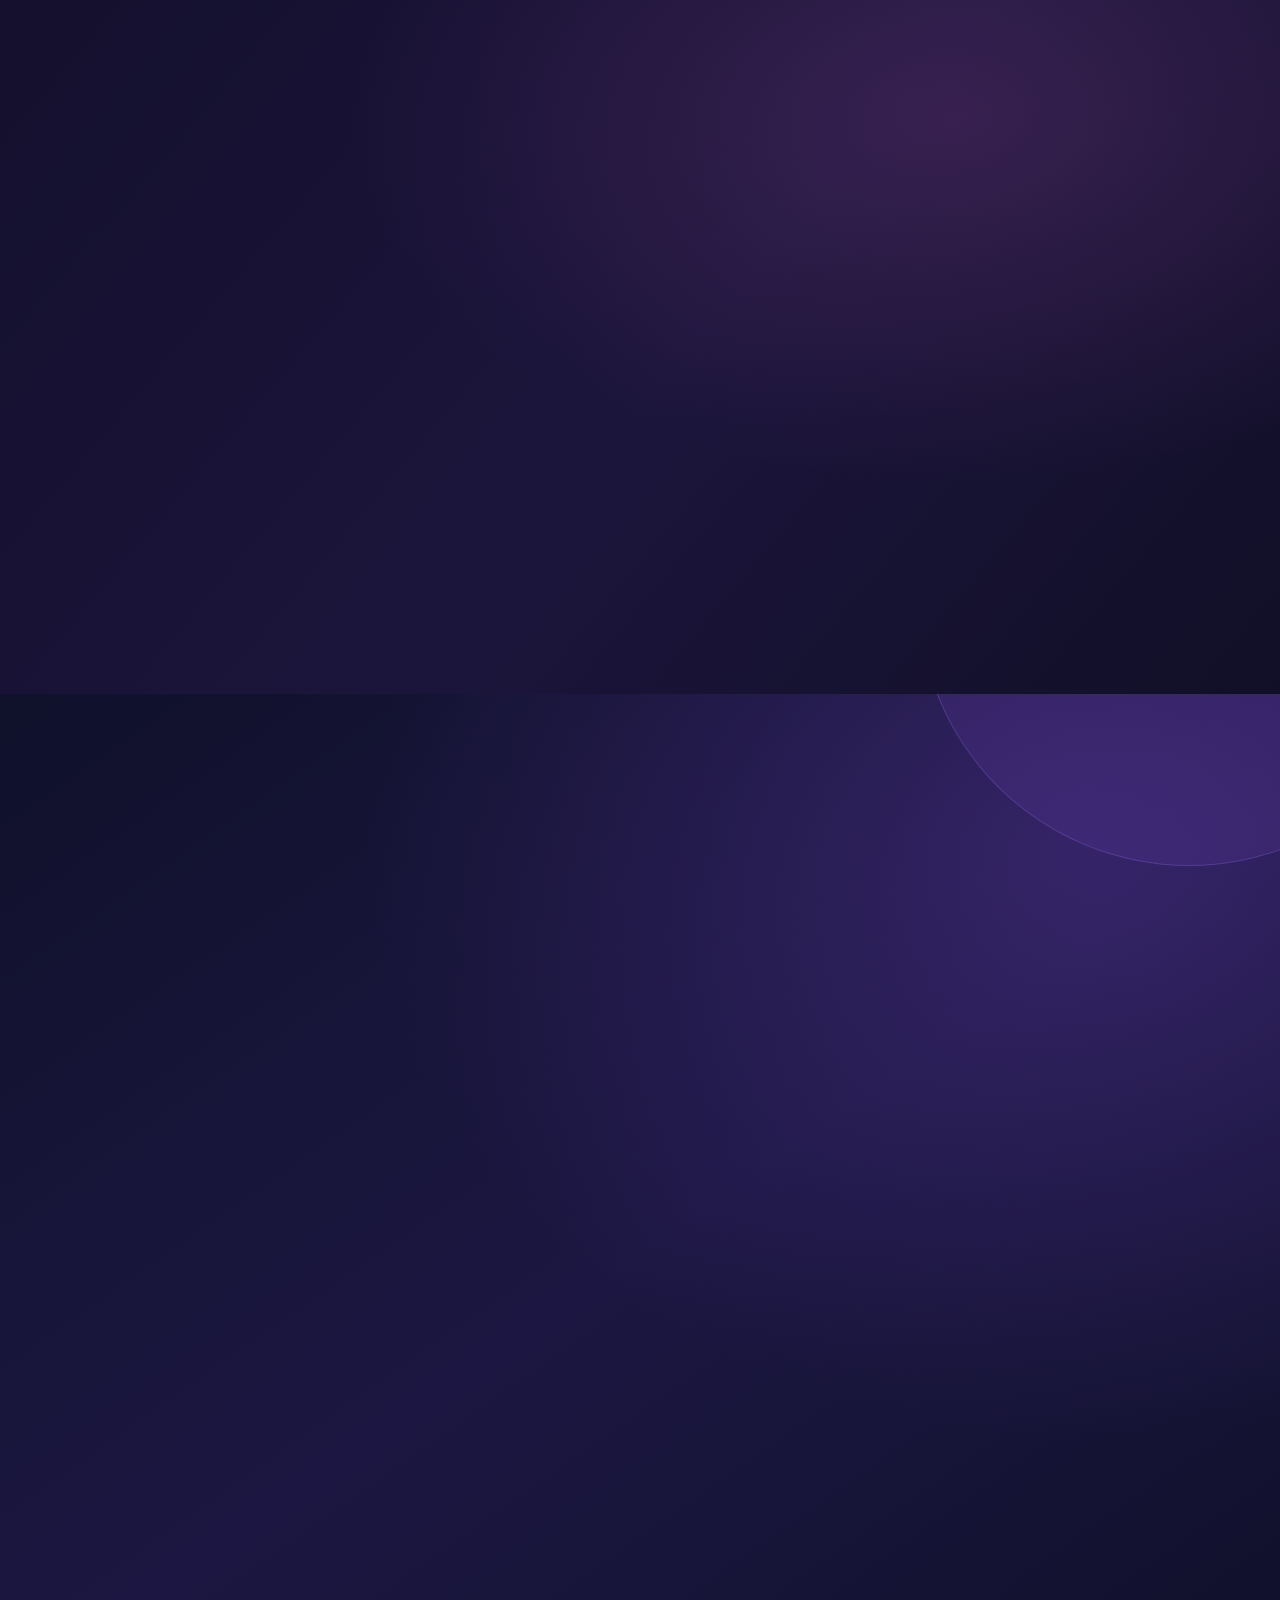
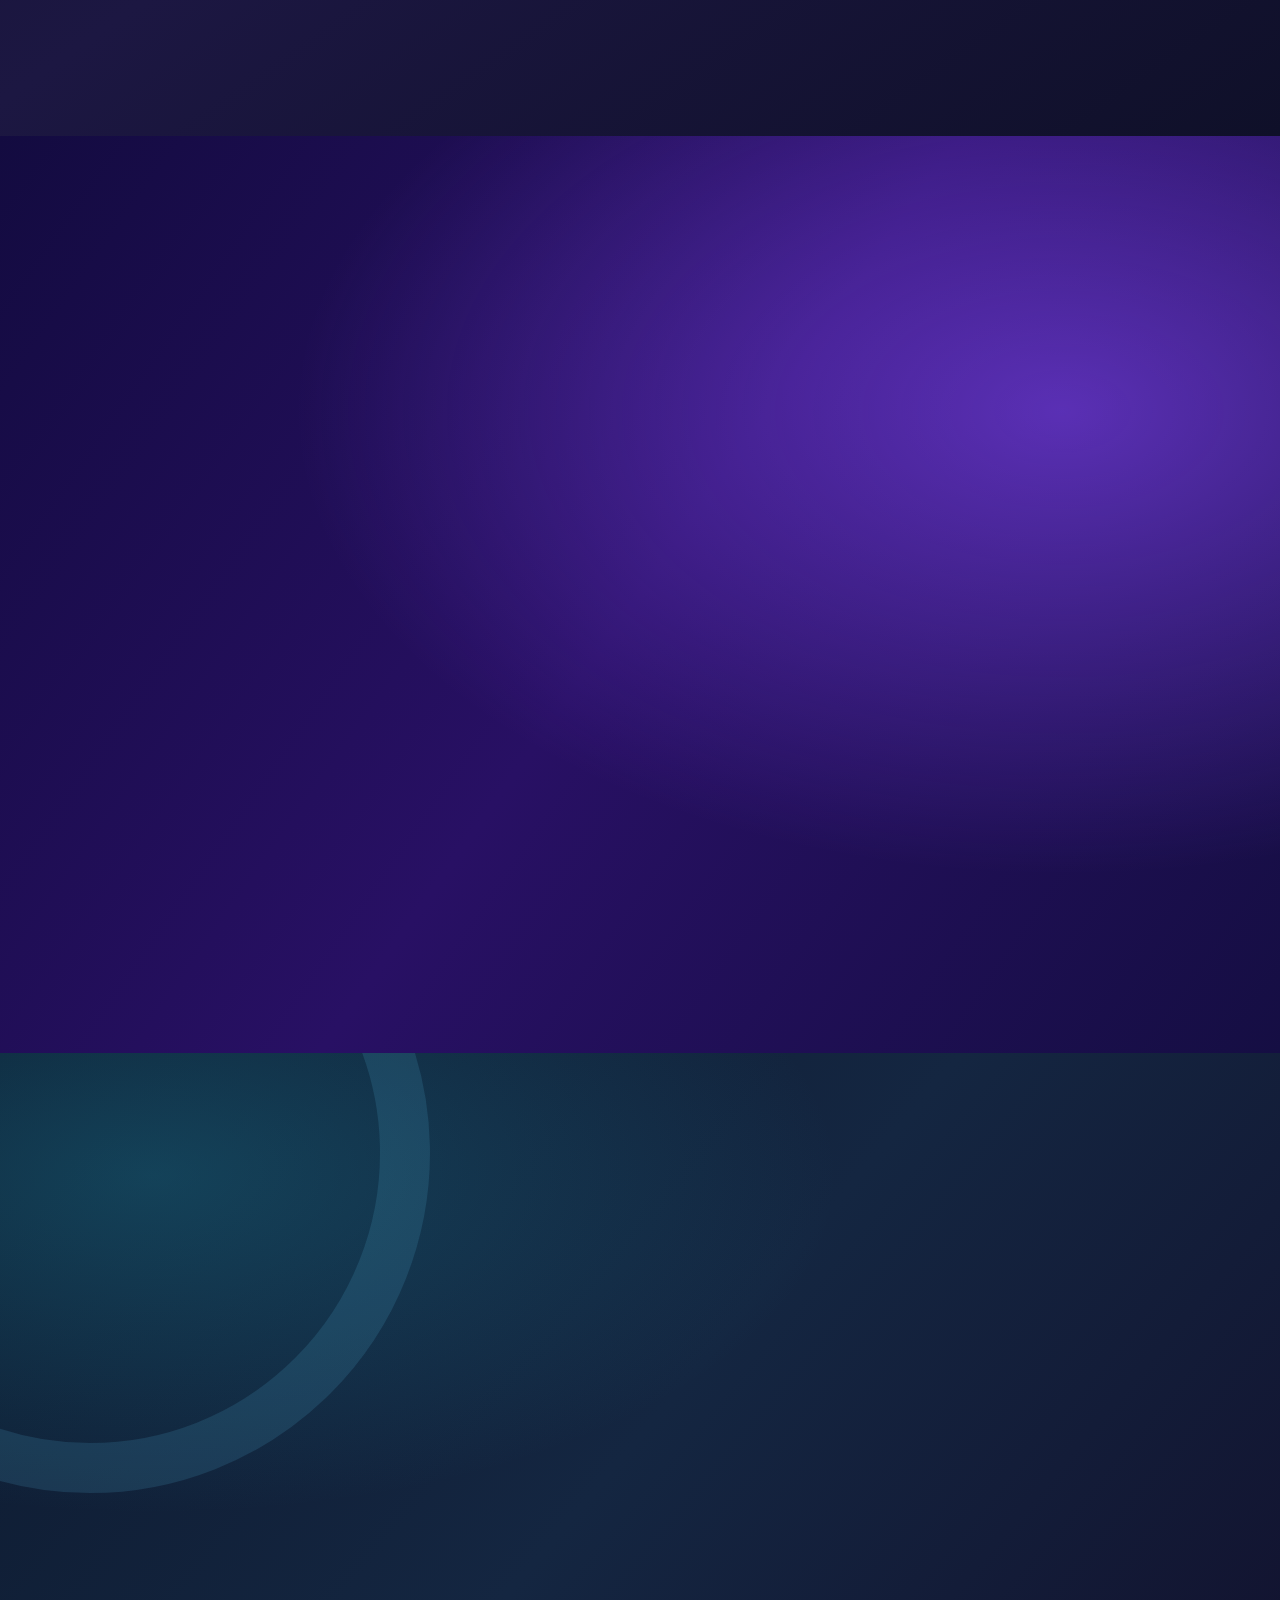
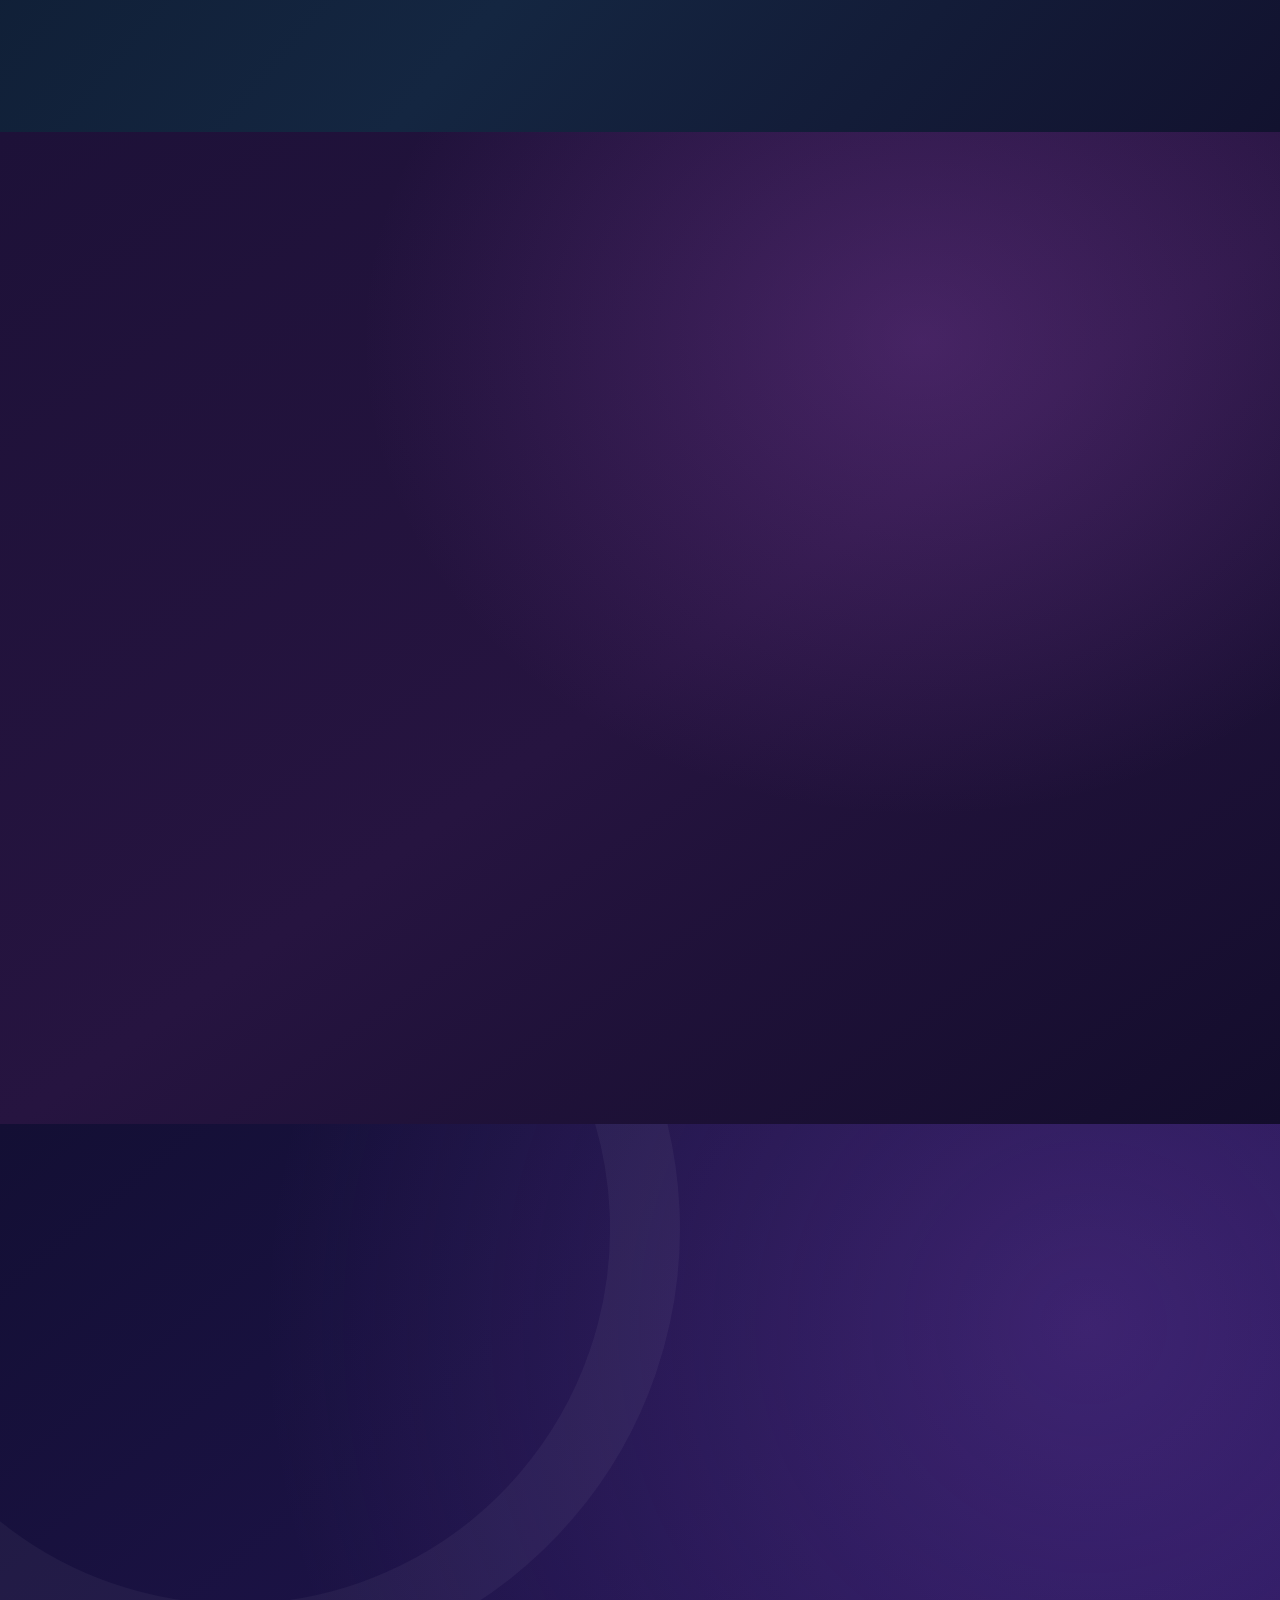
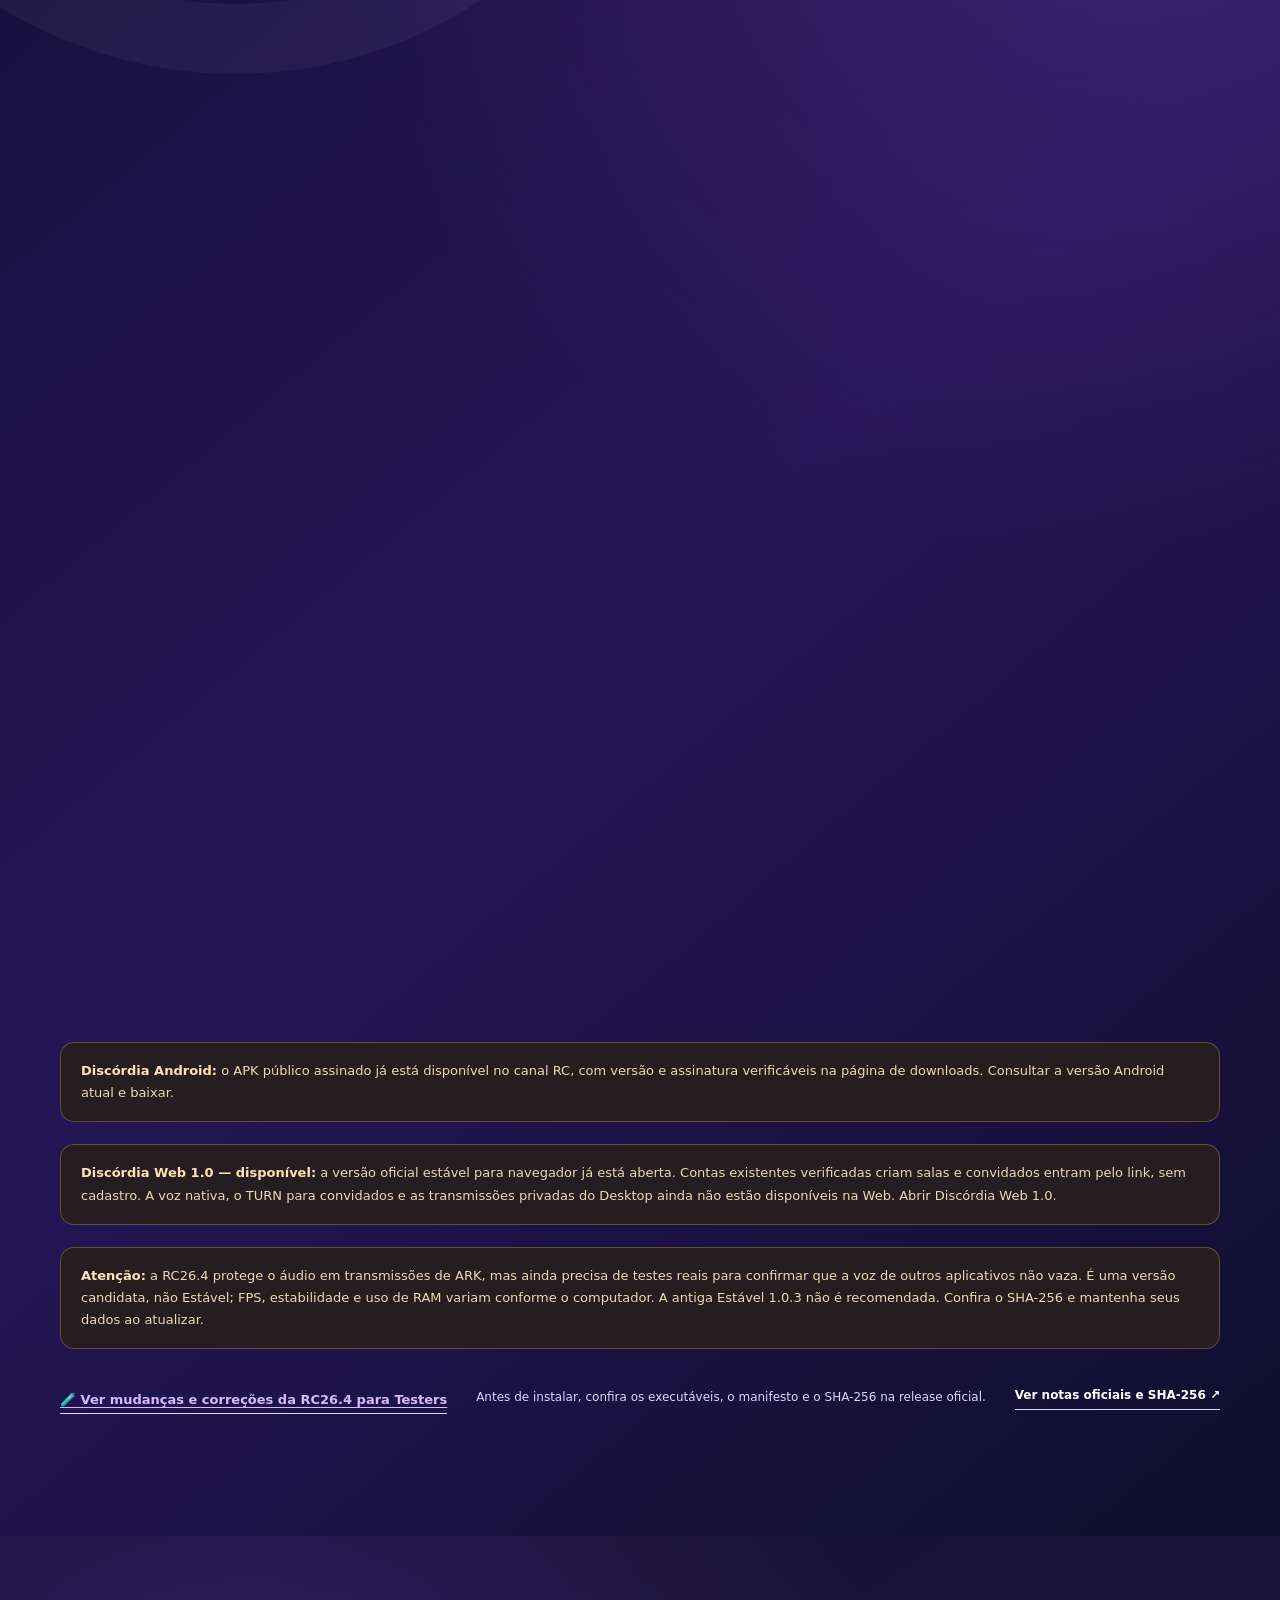
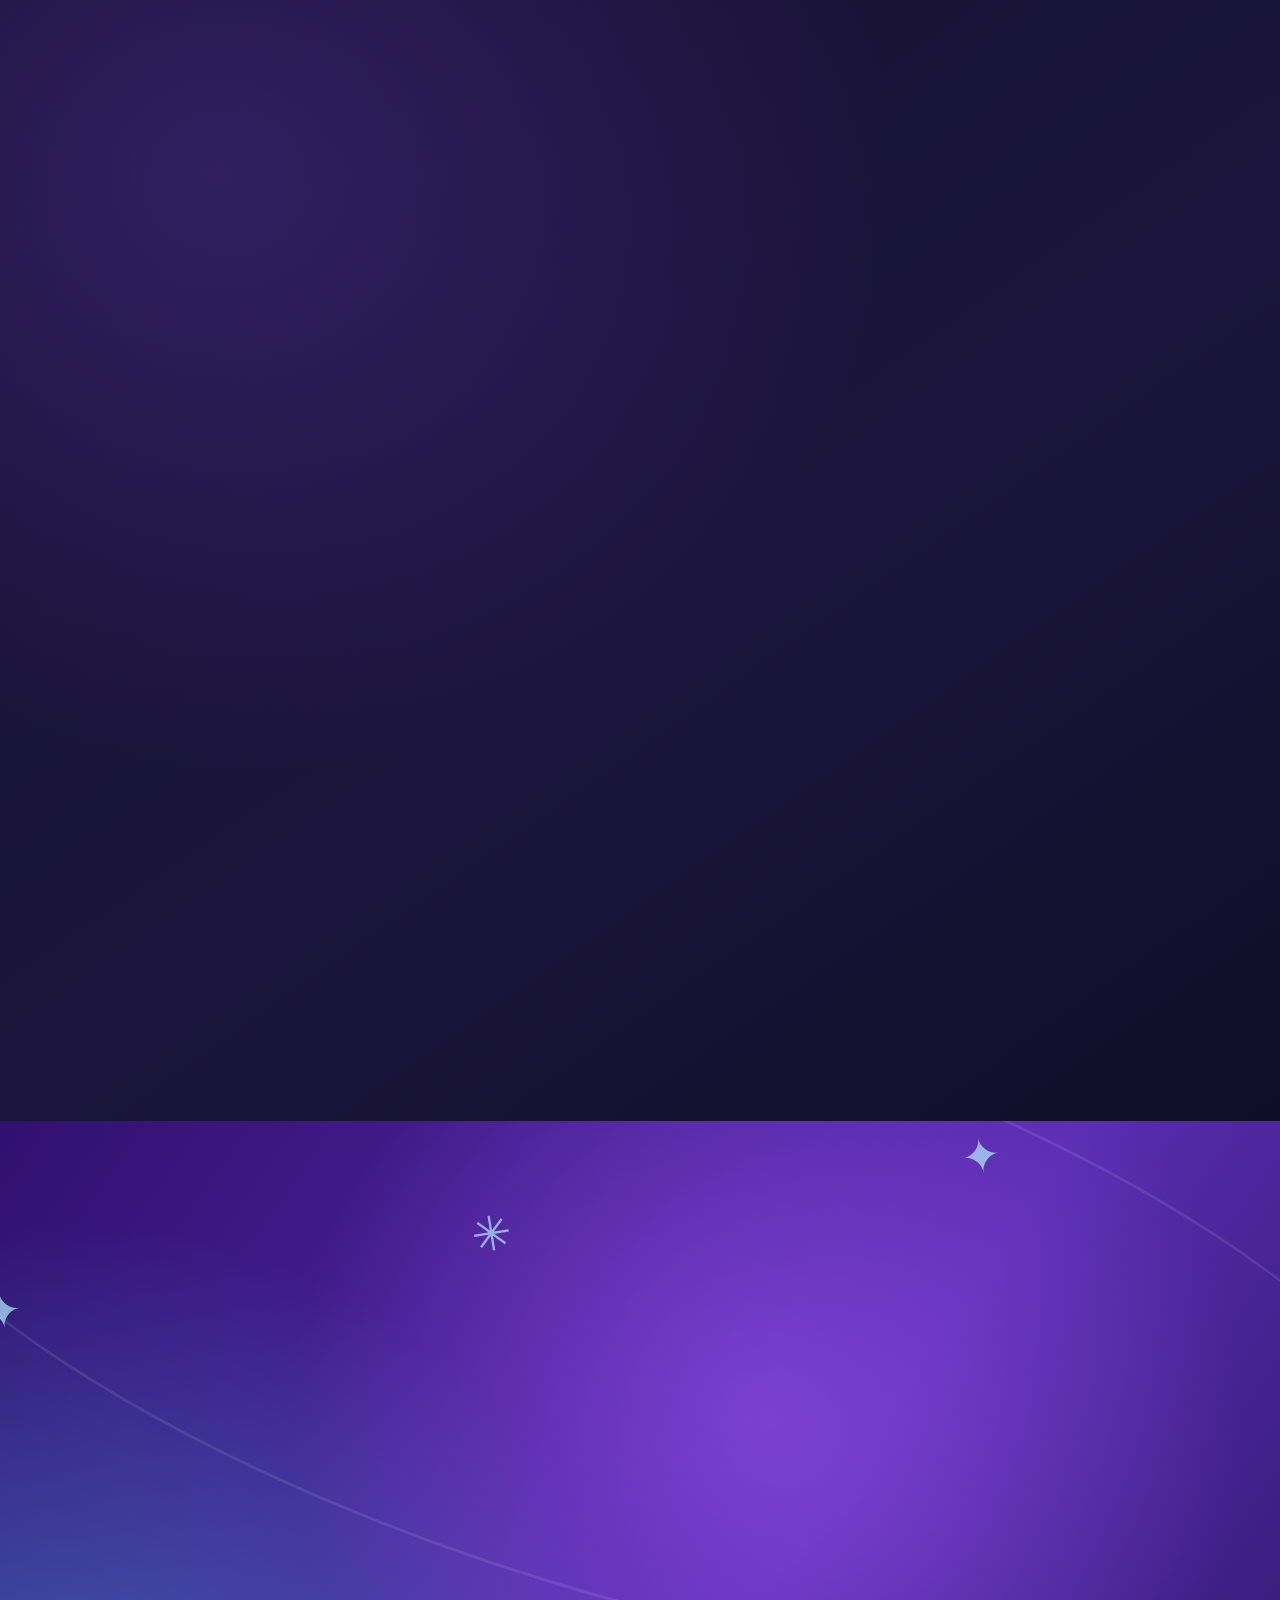
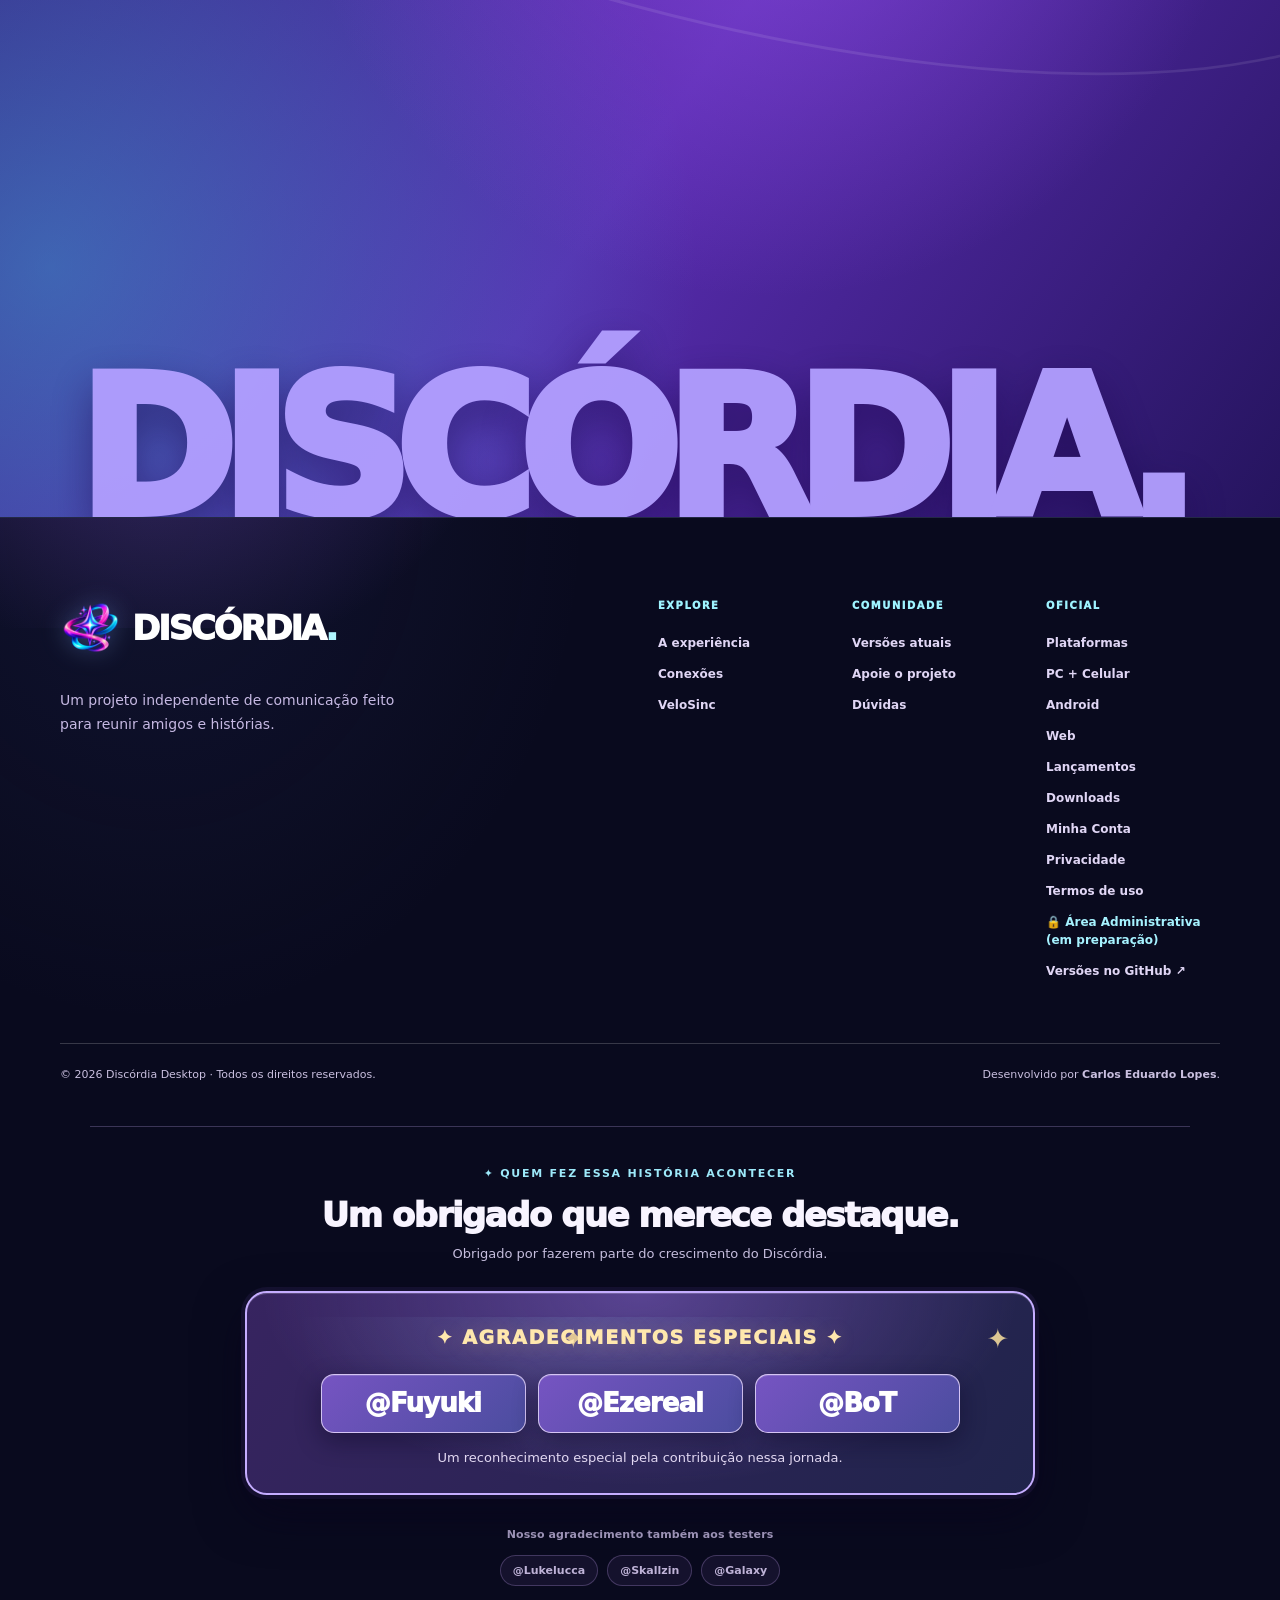
==== commit 4c0c90b3: "site(rc26.4): prepare ARK isolated audio release and Windows download" ====
--- a/index.html
+++ b/index.html
@@ -4,9 +4,9 @@
 <meta charset="utf-8">
 <meta name="viewport" content="width=device-width,initial-scale=1">
 <meta name="theme-color" content="#0b0d19">
-<meta name="description" content="Discórdia para Windows RC26.3, Android RC29 e Web 1.0 estável. Acesse servidores, salas e transmissões no navegador ou baixe os aplicativos oficiais.">
+<meta name="description" content="Discórdia para Windows RC26.4, Android RC29 e Web 1.0 estável. Acesse servidores, salas e transmissões no navegador ou baixe os aplicativos oficiais.">
 <meta property="og:title" content="Discórdia Desktop — Seus amigos. Seu universo.">
-<meta property="og:description" content="RC26.3 Windows Testers: Salas no Desktop, ícones reais de jogos, palco, voz e cache offline.">
+<meta property="og:description" content="RC26.4 Windows Testers: Salas no Desktop, ícones reais de jogos, palco, voz e cache offline.">
 <meta property="og:type" content="website">
 <link rel="canonical" href="https://discordia-ari.pages.dev/">
 <meta property="og:url" content="https://discordia-ari.pages.dev/">
@@ -20,7 +20,7 @@
 <link rel="stylesheet" href="./dark-finish-2026.css?v=dark-final-20261025">
 <link rel="stylesheet" href="./admin-entry.css?v=20261030">
 <link rel="stylesheet" href="./site-polish-rc11-20261101.css?v=1">
-<script src="./site.js?v=rc26-current-20261111-2" defer></script>
+<script src="./site.js?v=rc264-20261114" defer></script>
 <script src="./account-menu-20261102.js?v=5" defer></script>
 <title>Discórdia | Windows, Android e Web · Sua galera em qualquer tela</title>
 <link rel="stylesheet" href="./homenagem-testers-especiais-v2-20261101.css">
@@ -72,7 +72,7 @@
 <nav class="disc-cross-platform" aria-label="Versões e plataformas do Discórdia">
  <div class="disc-cross-platform-inner">
   <span class="disc-cross-platform-lead">SEU DISCÓRDIA EM TODAS AS TELAS</span>
-  <a class="disc-cross-platform-link" href="#downloads" aria-current="page" title="Discórdia Desktop RC26.3 para Windows"><img src="./platform-icons/windows.svg" alt="" width="18" height="18">Windows <small>RC26.3</small></a>
+  <a class="disc-cross-platform-link" href="#downloads" aria-current="page" title="Discórdia Desktop RC26.4 para Windows"><img src="./platform-icons/windows.svg" alt="" width="18" height="18">Windows <small>RC26.4</small></a>
   <a class="disc-cross-platform-link" href="./android/" title="Discórdia Android: APK oficial disponível"><img src="./platform-icons/android.svg" alt="" width="18" height="18">Android <small>RC29</small></a>
   <a class="disc-cross-platform-link" href="./web/" title="Discórdia Web pública disponível"><img src="./platform-icons/web.svg" alt="" width="18" height="18">Web <small>1.0</small></a>
  </div>
@@ -93,11 +93,11 @@
   <div class="n26-sky" aria-hidden="true"></div>
   <div class="container n26-hero-grid">
     <div class="n26-hero-copy">
-      <span class="n26-tag"><span class="n26-live-dot"></span><span id="release-hero-badge">RC26.3 · LOL E FPS REAIS</span></span>
+      <span class="n26-tag"><span class="n26-live-dot"></span><span id="release-hero-badge">RC26.4 · ÁUDIO DO ARK PROTEGIDO</span></span>
       <h1 id="hero-title">SUA GALERA.<br>SEU JOGO.<br><em>SEU LUGAR.</em></h1>
-      <p id="release-hero-description">A <strong>RC26.3 Windows</strong> melhora a recuperação de uma janela do League of Legends que fica presa em poucos quadros depois da seleção de campeões. Com FPS reais da fonte persistentemente baixos, tenta reabrir até duas vezes a mesma janela previamente autorizada. O VeloSinc evita um codificador SFU extra quando a conexão principal está lenta e pode priorizar até 720p/30 FPS por espectador se a CPU do codificador estiver sobrecarregada. <strong>30 FPS não são garantidos:</strong> os resultados dependem da fonte, computador e rede. O compartilhamento do monitor inteiro sempre exige confirmação explícita. A captura do Windows recupera a mesma fonte quando falha; o <strong>VeloSinc</strong> adapta qualidade por espectador e o novo mixer protege o microfone. Crie ou entre por convite na própria janela, com espaço para palco, transmissões, microfone, chat, participantes e áudio de tela opcional. Mantém o servidor de convites da Web, sem carregar outra interface ou criar um navegador adicional. Os jogos reconhecidos usam identidade unificada, ícones quadrados e cache local; a presença mantém a arte correta mesmo após leituras periódicas. Preserva as melhorias anteriores de conexão, GIFs, áudio e proteção de memória. <strong>Versão candidata para Testers:</strong> a qualidade entre PCs e o consumo de RAM em sessões longas ainda precisam de testes reais.</p>
+      <p id="release-hero-description">A <strong>RC26.4 Windows</strong> protege as transmissões de ARK contra vazamento do áudio do Discord. Em <strong>Compartilhar tela → Ocultar som de aplicativos → Discord</strong>, o aplicativo passa a transmitir <strong>somente o áudio do jogo autorizado</strong>, em vez de excluir apenas um processo do Windows. Sem um jogo seguro identificado, o som da tela fica desativado — não é substituído pelo áudio de todo o PC. As melhorias anteriores de LoL, VeloSinc, Salas, chamadas, ícones e captura permanecem. <strong>Pré-release para Testers:</strong> a correção passou nos testes automatizados, mas ainda requer validação real com ARK e Discord em chamada.</p>
       <div class="n26-hero-actions"><a id="device-primary-cta" class="n26-btn n26-btn-white" href="#downloads">↓ Baixar para Windows</a><a id="device-secondary-cta" class="n26-btn n26-btn-outline" href="./web/">◈ Conhecer versão Web</a></div>
-      <small id="device-platform-detail">Windows 10 e 11 · v1.0.3-rc.26.3 · Versão candidata · Instalador e portátil</small>
+      <small id="device-platform-detail">Windows 10 e 11 · v1.0.3-rc.26.4 · Versão candidata · Instalador e portátil</small>
     </div>
     <div class="n26-hero-scene" role="img" aria-label="Ilustração conceitual de uma chamada de voz e transmissão no Discórdia, com amigos em uma sala">
       <div class="n26-scene-ring ring-one"></div><div class="n26-scene-ring ring-two"></div>
@@ -127,10 +127,10 @@
   </div>
   <div class="dp-grid">
    <article class="dp-card dp-windows">
-    <div class="dp-card-top"><span class="dp-symbol dp-brand-icon dp-brand-icon--windows" aria-hidden="true"><img src="./platform-icons/windows.svg" alt="" width="38" height="38" loading="lazy"></span><span class="dp-status dp-status-live">RC26.3 DISPONÍVEL</span></div>
+    <div class="dp-card-top"><span class="dp-symbol dp-brand-icon dp-brand-icon--windows" aria-hidden="true"><img src="./platform-icons/windows.svg" alt="" width="38" height="38" loading="lazy"></span><span class="dp-status dp-status-live">RC26.4 DISPONÍVEL</span></div>
     <p class="dp-overline">DESKTOP</p><h3>Discórdia para Windows</h3>
-    <p>A experiência Desktop com servidores, amigos, chamadas e transmissões. A RC26.3 melhora a recuperação de quadros congelados do LoL, evita codificação extra quando a fonte está lenta e mantém a troca entre partidas consecutivas, com diagnóstico Win32, seletor completo de fontes, recuperação do mesmo monitor e VeloSinc orientado por FPS, RTT e perda. Os ícones reais de jogos continuam com cache local. Voz e vídeo ainda precisam de testes entre computadores.</p>
-    <div class="dp-tags"><span>Windows 10/11</span><span>x64</span><span>1.0.3-rc.26.3</span></div>
+    <p>A experiência Desktop com servidores, amigos, chamadas e transmissões. A RC26.4 melhora a recuperação de quadros congelados do LoL, evita codificação extra quando a fonte está lenta e mantém a troca entre partidas consecutivas, com diagnóstico Win32, seletor completo de fontes, recuperação do mesmo monitor e VeloSinc orientado por FPS, RTT e perda. Os ícones reais de jogos continuam com cache local. Voz e vídeo ainda precisam de testes entre computadores.</p>
+    <div class="dp-tags"><span>Windows 10/11</span><span>x64</span><span>1.0.3-rc.26.4</span></div>
     <a class="dp-cta dp-cta-primary" href="#downloads">Baixar para Windows <span aria-hidden="true">↗</span></a>
    </article>
    <article class="dp-card dp-android">
@@ -164,12 +164,12 @@
   <div class="sx-cross-heading">
    <span class="sx-eyebrow"><i aria-hidden="true"></i> CONTINUIDADE ENTRE DISPOSITIVOS</span>
    <h2 id="sx-cross-title">DO PC AO CELULAR.<br><em>SEM PERDER A CONVERSA.</em></h2>
-   <p>A <strong>mesma conta do Discórdia</strong> pode ficar conectada no Windows e no Android ao mesmo tempo. Com Windows RC26.3 e Android RC29, o controle de voz foi preparado para permitir uma chamada ativa por conta, no dispositivo que a solicitou.</p>
+   <p>A <strong>mesma conta do Discórdia</strong> pode ficar conectada no Windows e no Android ao mesmo tempo. Com Windows RC26.4 e Android RC29, o controle de voz foi preparado para permitir uma chamada ativa por conta, no dispositivo que a solicitou.</p>
    <div class="sx-cross-tags"><span>Login simultâneo</span><span>Uma chamada ativa</span><span>Chat preservado</span></div>
   </div>
-  <div class="sx-cross-visual" aria-label="Windows RC26.3 e Android RC29 conectados com a mesma conta">
+  <div class="sx-cross-visual" aria-label="Windows RC26.4 e Android RC29 conectados com a mesma conta">
    <div class="sx-device sx-device-pc">
-    <div class="sx-device-top"><img src="./platform-icons/windows.svg" alt="" width="26" height="26"><strong>WINDOWS</strong><small>RC26.3</small></div>
+    <div class="sx-device-top"><img src="./platform-icons/windows.svg" alt="" width="26" height="26"><strong>WINDOWS</strong><small>RC26.4</small></div>
     <div class="sx-device-inside"><span class="sx-device-avatar">D</span><div><strong>Sua conta Discórdia</strong><small>Servidores e conversas</small></div></div>
     <span class="sx-device-signal">Continua no chat</span>
    </div>
@@ -183,7 +183,7 @@
   <div class="sx-cross-foot">
    <p><strong>Como funciona:</strong> se um dispositivo assume uma chamada, o outro libera a mídia e mantém sua sessão. Essa coordenação requer as duas versões compatíveis e <strong>ainda precisa de validação real nos aparelhos</strong>.</p>
    <div class="sx-cross-links">
-    <a href="https://github.com/magaskye/discordia/releases/tag/v1.0.3-rc.26.3" target="_blank" rel="noopener noreferrer">Windows RC26.3 ↗</a>
+    <a href="https://github.com/magaskye/discordia/releases/tag/v1.0.3-rc.26.4" target="_blank" rel="noopener noreferrer">Windows RC26.4 ↗</a>
     <a href="./android/">Android RC29 ↗</a>
    </div>
   </div>
@@ -192,15 +192,15 @@
 <section class="dl-public-release" id="acesso-publico" aria-labelledby="dl-public-release-title">
  <div class="container dl-public-inner">
   <div class="dl-public-heading">
-   <span class="dl-public-eyebrow">ATUALIZAÇÃO OFICIAL · 11 NOV 2026</span>
+   <span class="dl-public-eyebrow">ATUALIZAÇÃO OFICIAL · 14 NOV 2026</span>
    <h2 id="dl-public-release-title">DISCÓRDIA ABERTO<br><em>PARA QUEM QUER TESTAR.</em></h2>
-   <p>Windows RC26.3 e Android RC29 continuam em seus canais RC. A Web 1.0 é oficial e estável para os recursos liberados; salas temporárias podem ser criadas sem conta e acessadas por convite.</p>
+   <p>Windows RC26.4 e Android RC29 continuam em seus canais RC. A Web 1.0 é oficial e estável para os recursos liberados; salas temporárias podem ser criadas sem conta e acessadas por convite.</p>
   </div>
   <div class="dl-public-grid">
    <article class="dl-public-card">
-    <div class="dl-public-card-top"><img src="./platform-icons/windows.svg" width="28" height="28" alt=""><span>DOWNLOAD PÚBLICO · RC26.3</span></div>
-    <h3>Windows 1.0.3 RC26.3</h3><p>Instalador e portátil Windows x64. Recuperação limitada da mesma janela do LoL, FPS medidos e adaptação por espectador até 720p/30 quando há sobrecarga real da CPU. Captura de tela com recuperação da fonte autorizada, diagnóstico Win32, VeloSinc por espectador, mixer de microfone e áudio do sistema nas Salas, temas e botão Voltar corrigido; mantém estabilidade de conexões da RC anterior com pedido autorizado de reoferta por espectador. Voz e microfone continuam separados da recuperação. GIFs e áudio das RCs anteriores preservados.</p>
-    <a href="https://github.com/magaskye/discordia/releases/tag/v1.0.3-rc.26.3" target="_blank" rel="noopener noreferrer">Ver instalador, portátil e SHA-256 ↗</a>
+    <div class="dl-public-card-top"><img src="./platform-icons/windows.svg" width="28" height="28" alt=""><span>DOWNLOAD PÚBLICO · RC26.4</span></div>
+    <h3>Windows 1.0.3 RC26.4</h3><p>Instalador e portátil Windows x64. Proteção do áudio do ARK: ao ocultar Discord, captura somente o som do jogo autorizado e bloqueia o áudio geral quando não há processo seguro. Mantém o Capture Engine, VeloSinc e a recuperação do LoL. Testes reais com ARK e Discord ainda são necessários.</p>
+    <a href="https://github.com/magaskye/discordia/releases/tag/v1.0.3-rc.26.4" target="_blank" rel="noopener noreferrer">Ver instalador, portátil e SHA-256 ↗</a>
    </article>
    <article class="dl-public-card">
     <div class="dl-public-card-top"><img src="./platform-icons/android.svg" width="28" height="28" alt=""><span>APK OFICIAL · CANAL RC</span></div>
@@ -222,11 +222,11 @@
 <section class="rc17-highlights" id="novidades" aria-labelledby="rc17-highlights-title">
   <div class="container">
     <div class="rc17-highlights-heading">
-      <div><span class="n27-eyebrow">✦ DESTAQUES · 11 DE NOVEMBRO</span><h2 id="rc17-highlights-title">O QUE HÁ<br><em>DE NOVO.</em></h2></div>
-      <p>O Capture Engine da RC26.3, os ícones de jogos, as melhorias de transmissão e as opções Android e Web — com limites reais de cada versão.</p>
+      <div><span class="n27-eyebrow">✦ DESTAQUES · 14 DE NOVEMBRO</span><h2 id="rc17-highlights-title">O QUE HÁ<br><em>DE NOVO.</em></h2></div>
+      <p>Isolamento do áudio do ARK na RC26.4, VeloSinc, jogos, Android e Web — cada plataforma no seu canal.</p>
     </div>
     <div class="rc17-highlights-grid">
-      <article class="rc17-highlight"><span class="rc17-highlight-icon" aria-hidden="true">▣</span><span class="rc17-highlight-tag">01 / WINDOWS · RC26.3</span><h3>Capture Engine renovado</h3><p>Diagnóstico da captura em jogos de tela cheia, seleção da fonte autorizada e retomada da mesma janela ou monitor quando o vídeo falha.</p><small>Jogos com anticheat e tela cheia exclusiva podem limitar a captura. Validar em PCs reais.</small></article>
+      <article class="rc17-highlight"><span class="rc17-highlight-icon" aria-hidden="true">▣</span><span class="rc17-highlight-tag">01 / WINDOWS · RC26.4</span><h3>Áudio do ARK isolado</h3><p>Ao ocultar Discord, somente o áudio do jogo aprovado é transmitido, sem ativar o som geral do Windows.</p><small>Jogos com anticheat e tela cheia exclusiva podem limitar a captura. Validar em PCs reais.</small></article>
       <article class="rc17-highlight"><span class="rc17-highlight-icon" aria-hidden="true">⚡</span><span class="rc17-highlight-tag">02 / JOGOS E VELOSINC</span><h3>Ícones reais. Vídeo adaptativo.</h3><p>Identidade de jogos unificada, ícones quadrados com cache offline e recuperação de transmissões por espectador; VeloSinc monitora qualidade e gargalos.</p><small>FPS e qualidade dependem da GPU, rede, dispositivo e fonte de captura.</small></article>
       <article class="rc17-highlight"><span class="rc17-highlight-icon" aria-hidden="true">◉</span><span class="rc17-highlight-tag">03 / ANDROID · RC29</span><h3>Convites e amizades no Android</h3><p>Sino com contador, aceite ou recusa de convites para servidores e pedidos de amizade, opção Concluir entrada e as quatro abas familiares preservadas.</p><small>Áudio interno de jogos não incluído; vídeo PC ↔ Android precisa de testes em celulares reais.</small></article>
       <article class="rc17-highlight"><span class="rc17-highlight-icon" aria-hidden="true">✦</span><span class="rc17-highlight-tag">04 / WEB · 1.0</span><h3>Web estável no navegador</h3><p>Servidores, mensagens, convites, login e salas temporárias sem instalação. Compartilhamento de tela com permissões do navegador.</p><small>Voz em canais e algumas transmissões Desktop não têm paridade completa.</small></article>
@@ -294,7 +294,7 @@
   <div class="container n27-journey-inner">
     <span class="n27-eyebrow">A GENTE CONTINUA CONSTRUINDO</span>
     <h2 id="n27-journey-title">FEITO COM AMIGOS.<br><em>MELHOR A CADA VERSÃO.</em></h2>
-    <p>O Discórdia evoluiu com os testes da comunidade. Hoje você encontra a RC26.3 para Windows, a RC29 para Android e a Web 1.0. A futura edição Estável 1.1 do Desktop só será anunciada após seus próprios testes de qualidade e segurança.</p>
+    <p>O Discórdia evoluiu com os testes da comunidade. Hoje você encontra a RC26.4 para Windows, a RC29 para Android e a Web 1.0. A futura edição Estável 1.1 do Desktop só será anunciada após seus próprios testes de qualidade e segurança.</p>
     <div class="n27-journey-tags" aria-label="Áreas de evolução"><span>✦ VOZ E PRESENÇA</span><span>▣ TRANSMISSÕES</span><span>◈ TEMAS .DISCA</span><span>♛ SNAKE GLOBAL</span></div>
     <a class="n27-link" href="./versoes.html">Conhecer o histórico completo de versões ↗</a>
   </div>
@@ -317,17 +317,17 @@
 <section class="n27-downloads" id="downloads" aria-labelledby="downloads-heading">
  <div class="container">
    <div class="n27-downloads-head">
-     <div><span class="n27-eyebrow">SUA PRÓXIMA PARTIDA COMEÇA AQUI</span><h2 id="downloads-heading">BORA ENTRAR<br><em>NO DISCÓRDIA?</em></h2><p><strong>Baixe a RC26.3 para Windows</strong> (10/11 x64). Diagnóstico nativo de tela cheia, seleção de fontes nas Salas, recuperação de quadros, VeloSinc por espectador e mixer de áudio aprimorado; mantém as correções anteriores de ícones e memória. A interface de servidores e chamadas permanece no Desktop. <strong>Pré-release: a integração de salas e a transmissão ainda devem ser testadas entre computadores reais.</strong></p></div>
-     <span class="n27-release-status" id="release-status" role="status" aria-live="polite">RC26.3 publicada · Versão candidata</span>
+     <div><span class="n27-eyebrow">SUA PRÓXIMA PARTIDA COMEÇA AQUI</span><h2 id="downloads-heading">BORA ENTRAR<br><em>NO DISCÓRDIA?</em></h2><p><strong>Baixe a RC26.4 para Windows</strong> (10/11 x64). Diagnóstico nativo de tela cheia, seleção de fontes nas Salas, recuperação de quadros, VeloSinc por espectador e mixer de áudio aprimorado; mantém as correções anteriores de ícones e memória. A interface de servidores e chamadas permanece no Desktop. <strong>Pré-release: a integração de salas e a transmissão ainda devem ser testadas entre computadores reais.</strong></p></div>
+     <span class="n27-release-status" id="release-status" role="status" aria-live="polite">RC26.4 publicada · Versão candidata</span>
    </div>
    <div class="n27-download-grid disc-current-downloads">
      <article class="n27-download-card is-rc" id="rc-download-card">
-       <div class="n27-download-card-top"><span>✦ PARA QUEM TESTA</span><b>RC26.3 / TESTERS</b></div>
-       <div class="n27-download-art" aria-hidden="true"><span>↗</span><strong>RC26.3</strong><i>✦</i></div>
-       <h3>Discórdia RC26.3 · LoL e FPS reais.</h3><p>Tenta reabrir a janela autorizada do LoL quando a origem fica persistentemente em 0–5 FPS; evita um segundo codificador desnecessário e prioriza 720p/30 em limitações de CPU comprovadas. A fluidez real e o consumo de RAM ainda precisam de teste no PC afetado. Captura recupera a mesma janela ou monitor autorizado; diagnóstico Win32 orienta jogos em tela cheia. Salas ganham seletor com prévias, áudio misturado com prioridade do microfone e VeloSinc por espectador. Captura e FPS em jogos protegidos ainda dependem de teste real.</p>
-       <strong class="download-version" id="rc-version">v1.0.3-rc.26.3 · Versão candidata · Windows x64</strong>
-       <div class="download-actions"><a id="rc-installer" class="btn primary" href="https://github.com/magaskye/discordia/releases/download/v1.0.3-rc.26.3/Discordia-1.0.3-rc.26.3-Instalador-x64.exe">Baixar instalador RC26.3 ↗</a><a id="rc-portable" class="secondary-link" href="https://github.com/magaskye/discordia/releases/download/v1.0.3-rc.26.3/Discordia-1.0.3-rc.26.3-Portatil-x64.exe">Baixar versão portátil ↗</a></div>
-       <small>Pré-lançamento para testers. Se você já utiliza o canal Testers, a RC26.3 poderá chegar pelo atualizador oficial, respeitando a disponibilidade dos arquivos e as permissões do Windows. A edição portátil avisa quando há nova versão, sem instalar automaticamente. Próxima Estável: 1.1 após homologação.</small>
+       <div class="n27-download-card-top"><span>✦ PARA QUEM TESTA</span><b>RC26.4 / TESTERS</b></div>
+       <div class="n27-download-art" aria-hidden="true"><span>↗</span><strong>RC26.4</strong><i>✦</i></div>
+       <h3>Discórdia RC26.4 · Áudio do ARK protegido.</h3><p>O modo de ocultar Discord agora exige um jogo permitido. A transmissão envia apenas o som do jogo escolhido, não o áudio geral do Windows. Melhorias anteriores do LoL, VeloSinc e transmissão continuam incluídas. A ausência de vazamento precisa ser comprovada em teste real com um amigo.</p>
+       <strong class="download-version" id="rc-version">v1.0.3-rc.26.4 · Versão candidata · Windows x64</strong>
+       <div class="download-actions"><a id="rc-installer" class="btn primary" href="https://github.com/magaskye/discordia/releases/download/v1.0.3-rc.26.4/Discordia-1.0.3-rc.26.4-Instalador-x64.exe">Baixar instalador RC26.4 ↗</a><a id="rc-portable" class="secondary-link" href="https://github.com/magaskye/discordia/releases/download/v1.0.3-rc.26.4/Discordia-1.0.3-rc.26.4-Portatil-x64.exe">Baixar versão portátil ↗</a></div>
+       <small>Pré-lançamento para testers. Se você já utiliza o canal Testers, a RC26.4 poderá chegar pelo atualizador oficial, respeitando a disponibilidade dos arquivos e as permissões do Windows. A edição portátil avisa quando há nova versão, sem instalar automaticamente. Próxima Estável: 1.1 após homologação.</small>
      </article>
      <article class="n27-download-card is-android" id="android-download-card">
        <div class="n27-download-card-top"><span>◉ NO SEU CELULAR</span><b>ANDROID · RC29</b></div>
@@ -348,8 +348,8 @@
    </div>
    <div role="note" class="n27-compatibility-alert"><strong>Discórdia Android:</strong> o APK público assinado já está disponível no canal RC, com versão e assinatura verificáveis na página de downloads. <a href="./android/">Consultar a versão Android atual e baixar</a>.</div>
    <div role="note" class="n27-compatibility-alert"><strong>Discórdia Web 1.0 — disponível:</strong> a versão oficial estável para navegador já está aberta. Contas existentes verificadas criam salas e convidados entram pelo link, sem cadastro. A voz nativa, o TURN para convidados e as transmissões privadas do Desktop ainda não estão disponíveis na Web. <a href="https://discordia-web-beta.pages.dev/" target="_blank" rel="noopener noreferrer">Abrir Discórdia Web 1.0</a>.</div>
-   <div role="note" class="n27-compatibility-alert"><strong>Atenção:</strong> a RC26.3 ajusta a recuperação do LoL, os FPS e a carga de codificação. Ela não garante 30 FPS em qualquer fonte nem elimina comprovadamente o consumo de 4 GB; esses pontos exigem testes reais. É versão candidata, não Estável. A antiga Estável 1.0.3 foi retirada da distribuição recomendada por problemas de atualização e compatibilidade. Não apague seus dados locais ao reinstalar. Recursos de SFU, VeloSinc e exclusão de Servir a dor ainda exigem homologação prática antes da futura Estável 1.1.</div>
-   <div class="n27-download-foot"><a class="disc-rc21-notes-link" href="https://github.com/magaskye/discordia/releases/tag/v1.0.3-rc.26.3">🧪 Ver mudanças e correções da RC26.3 para Testers</a><span id="release-hint">RC26.3 é a edição Windows para Testers. Versões antigas não são destacadas aqui. Executáveis, rc.yml e SHA-256 estão na release oficial.</span><a href="https://github.com/magaskye/discordia/releases/tag/v1.0.3-rc.26.3" target="_blank" rel="noopener noreferrer">Ver notas oficiais e SHA-256 ↗</a></div>
+   <div role="note" class="n27-compatibility-alert"><strong>Atenção:</strong> a RC26.4 protege o áudio em transmissões de ARK, mas ainda precisa de testes reais para confirmar que a voz de outros aplicativos não vaza. É uma versão candidata, não Estável; FPS, estabilidade e uso de RAM variam conforme o computador. A antiga Estável 1.0.3 não é recomendada. Confira o SHA-256 e mantenha seus dados ao atualizar.</div>
+   <div class="n27-download-foot"><a class="disc-rc21-notes-link" href="https://github.com/magaskye/discordia/releases/tag/v1.0.3-rc.26.4">🧪 Ver mudanças e correções da RC26.4 para Testers</a><span id="release-hint">RC26.4 é a edição Windows para Testers. Versões antigas não são destacadas aqui. Executáveis, rc.yml e SHA-256 estão na release oficial.</span><a href="https://github.com/magaskye/discordia/releases/tag/v1.0.3-rc.26.4" target="_blank" rel="noopener noreferrer">Ver notas oficiais e SHA-256 ↗</a></div>
  </div>
 </section>
 <section class="n27-faq" id="perguntas" aria-labelledby="faq-heading">
@@ -360,10 +360,10 @@
     <details><summary>Posso convidar alguém sem conta para uma transmissão do Desktop?</summary><p>Sim, você pode criar uma sala separada na Web e compartilhar a tela ali. A pessoa sem conta pode assistir pelo link. Esse convite não espelha automaticamente uma transmissão de canal privado do Desktop; as funções nativas dependem da versão instalada.</p></details>
     <details><summary>Em quais computadores posso usar?</summary><p>O Discórdia Desktop foi desenvolvido para Windows 10 e 11, em computadores x64. O desempenho de chamadas, câmera e compartilhamento depende do equipamento e da conexão.</p></details>
     <details><summary>Qual a diferença entre instalador e portátil?</summary><p>O instalador adiciona o aplicativo ao Windows. A edição portátil pode ser executada sem uma instalação tradicional. Consulte sempre as instruções de cada Release.</p></details>
-    <details><summary>O que é a RC26.3?</summary><p>É a revisão Windows 1.0.3-rc.26.3 que acrescenta recuperação de captura estática do LoL, redução de codificação em reserva e ajuste per-viewer de até 720p/30 quando a CPU realmente limita o encoder. A sala integrada e os GIFs permanecem. Servidores privados continuam sob autenticação normal. A estabilidade da mídia ainda precisa de homologação.</p></details>
+    <details><summary>O que é a RC26.4?</summary><p>É a revisão Windows 1.0.3-rc.26.4 do canal Testers. Ao ocultar Discord durante ARK, captura apenas o processo do jogo autorizado; sem identificação segura, bloqueia o som. Mantém a captura e VeloSinc anteriores. Requer homologação real com ARK e Discord.</p></details>
     <details><summary>Como confirmar se o download é oficial?</summary><p>Use os links para o GitHub Releases oficial e confira o SHA-256 publicado junto da versão. Se o Windows exibir um aviso de editor não verificado, confira a origem do arquivo; não desative proteções do sistema.</p></details>
     <details><summary>Como meu avatar aparece no site oficial?</summary><p>Entre pelo <a href="https://discordia-contas-573e7.web.app/">Minha Conta</a> e use <strong>Voltar ao site</strong>. Seu avatar, nome e @ID aparecem no cabeçalho da mesma aba. A exibição é visual; seus dados privados continuam protegidos pelo login no portal.</p></details>
-     <details><summary>O Audio Guardian garante o som em todos os PCs?</summary><p>Ainda não. A RC26.3 ajusta o buffer PCM e tenta recuperar interrupções de áudio sem reiniciar a voz, mas qualidade, latência e cortes precisam ser avaliados em cada computador.</p></details>
+     <details><summary>O Audio Guardian garante o som em todos os PCs?</summary><p>Ainda não. As correções anteriores do buffer PCM permanecem, mas latência e cortes ainda exigem testes em computadores reais.</p></details>
      <details><summary>O VeloSinc já está completo?</summary><p>Não. O VeloSinc continua evoluindo em versões de testes e depende de homologação. As ilustrações do site explicam a ideia, não comprovam que todas as funções estão disponíveis.</p></details>
     <details><summary>Já posso contribuir pelo APOIA.se?</summary><p>A campanha está em preparação e depende da verificação documental da plataforma. Enquanto isso, a página <a href="./apoie.html">Apoie o projeto</a> explica a proposta, sem solicitar pagamento.</p></details>
     <details><summary>E a privacidade?</summary><p>Você pode ler as informações de tratamento de dados na nossa <a href="./privacidade.html">página de privacidade</a>.</p></details>
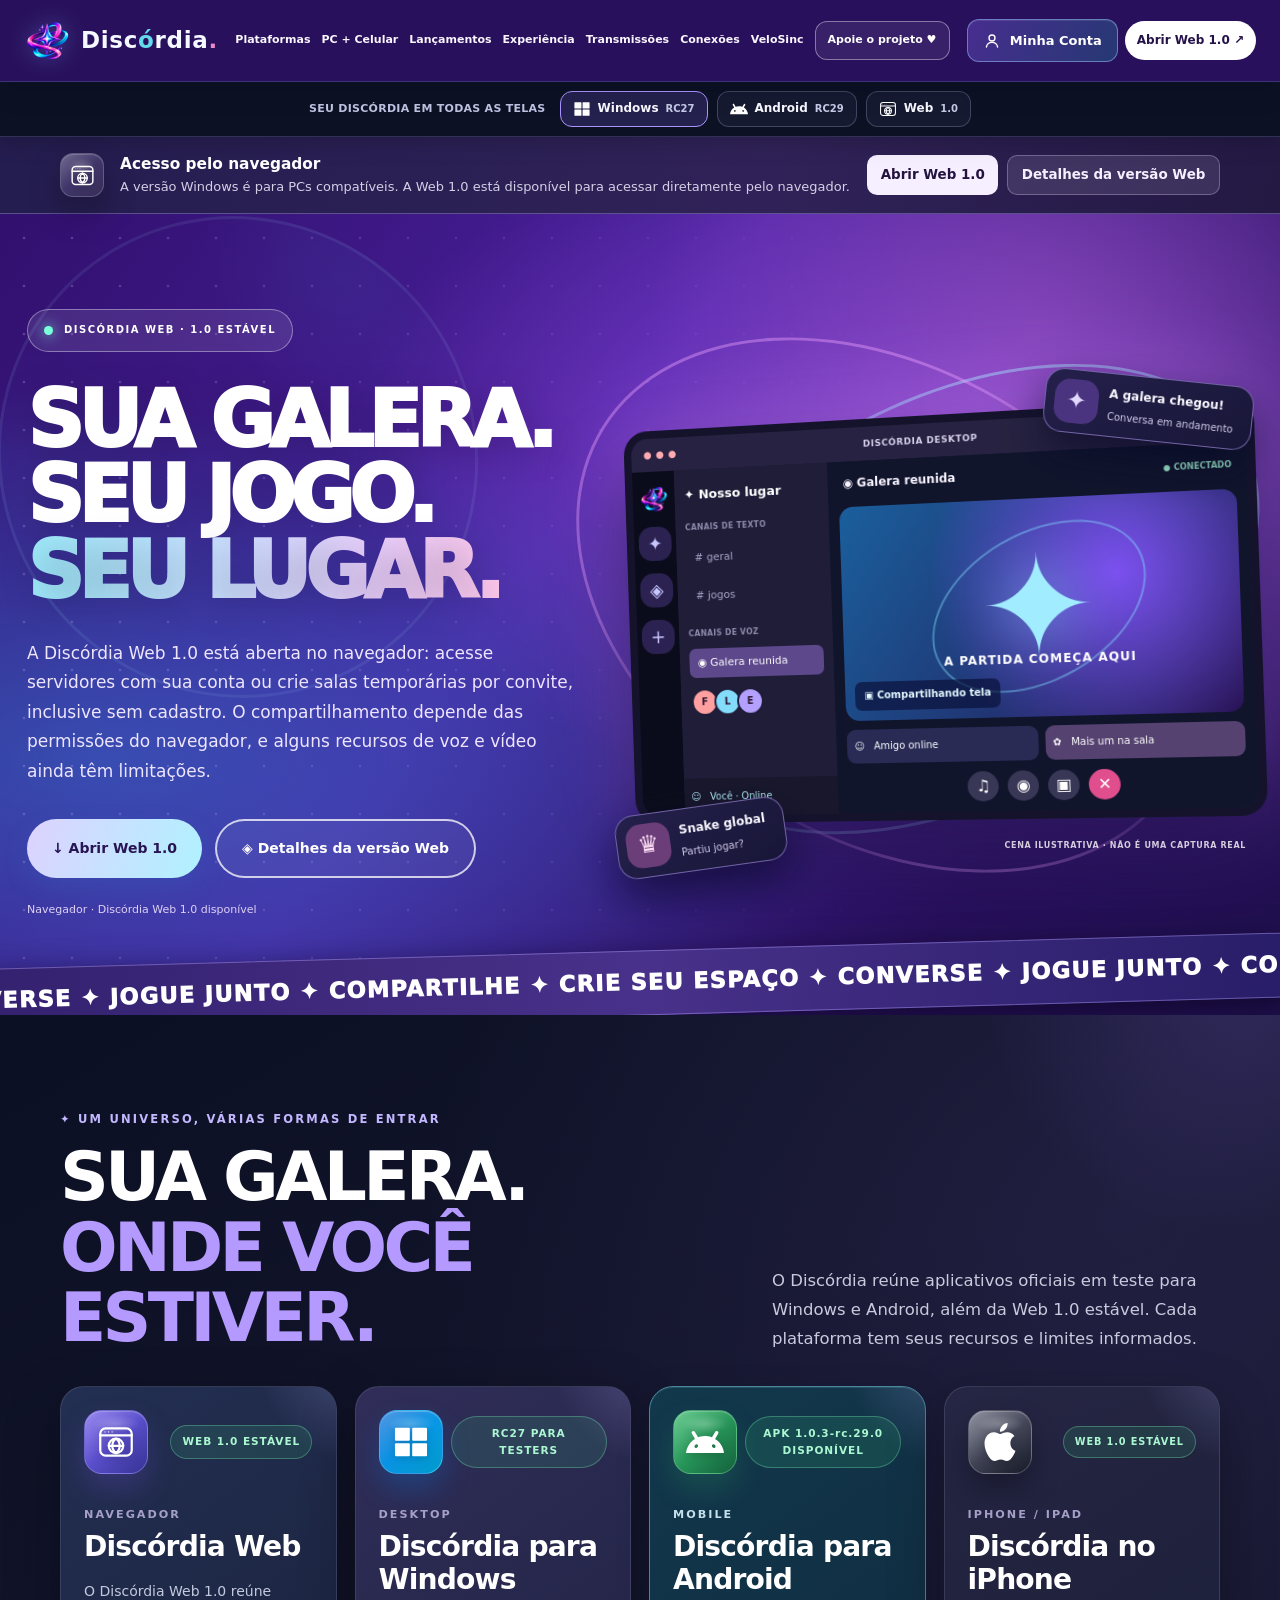
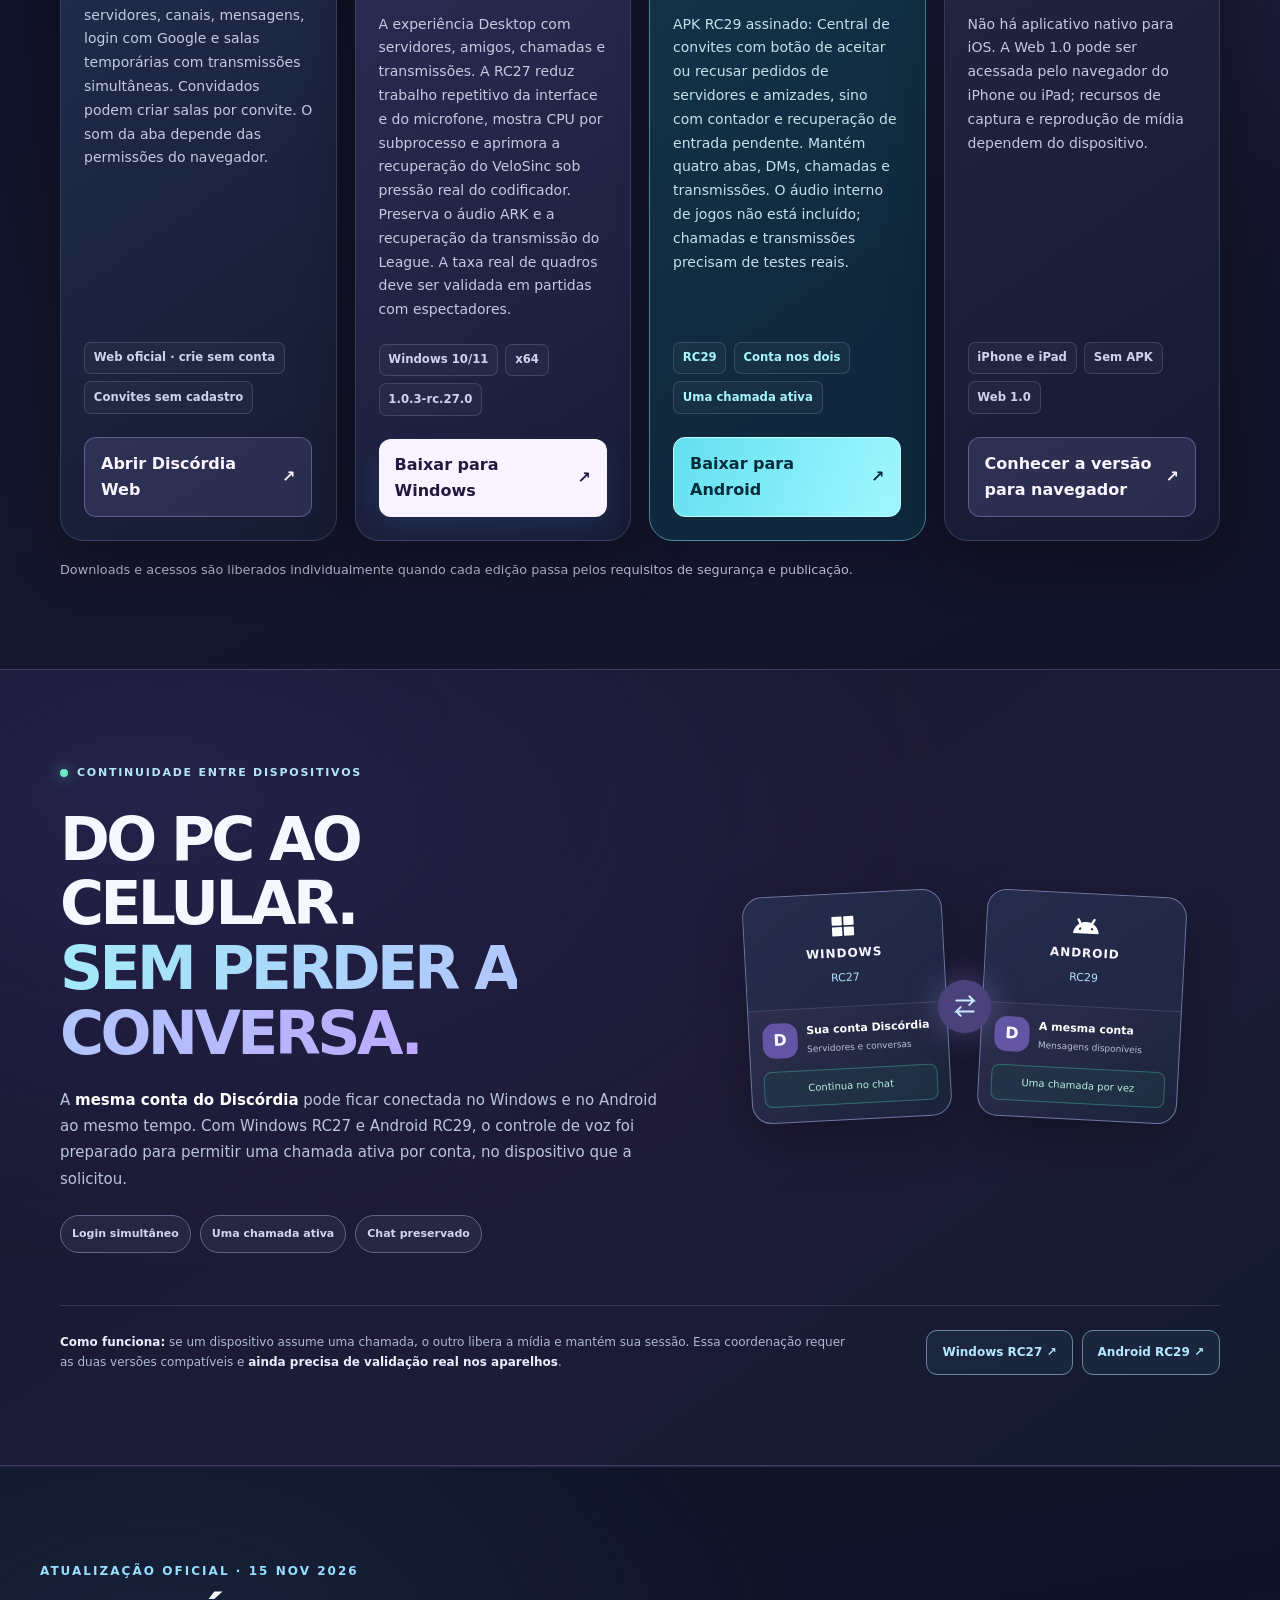
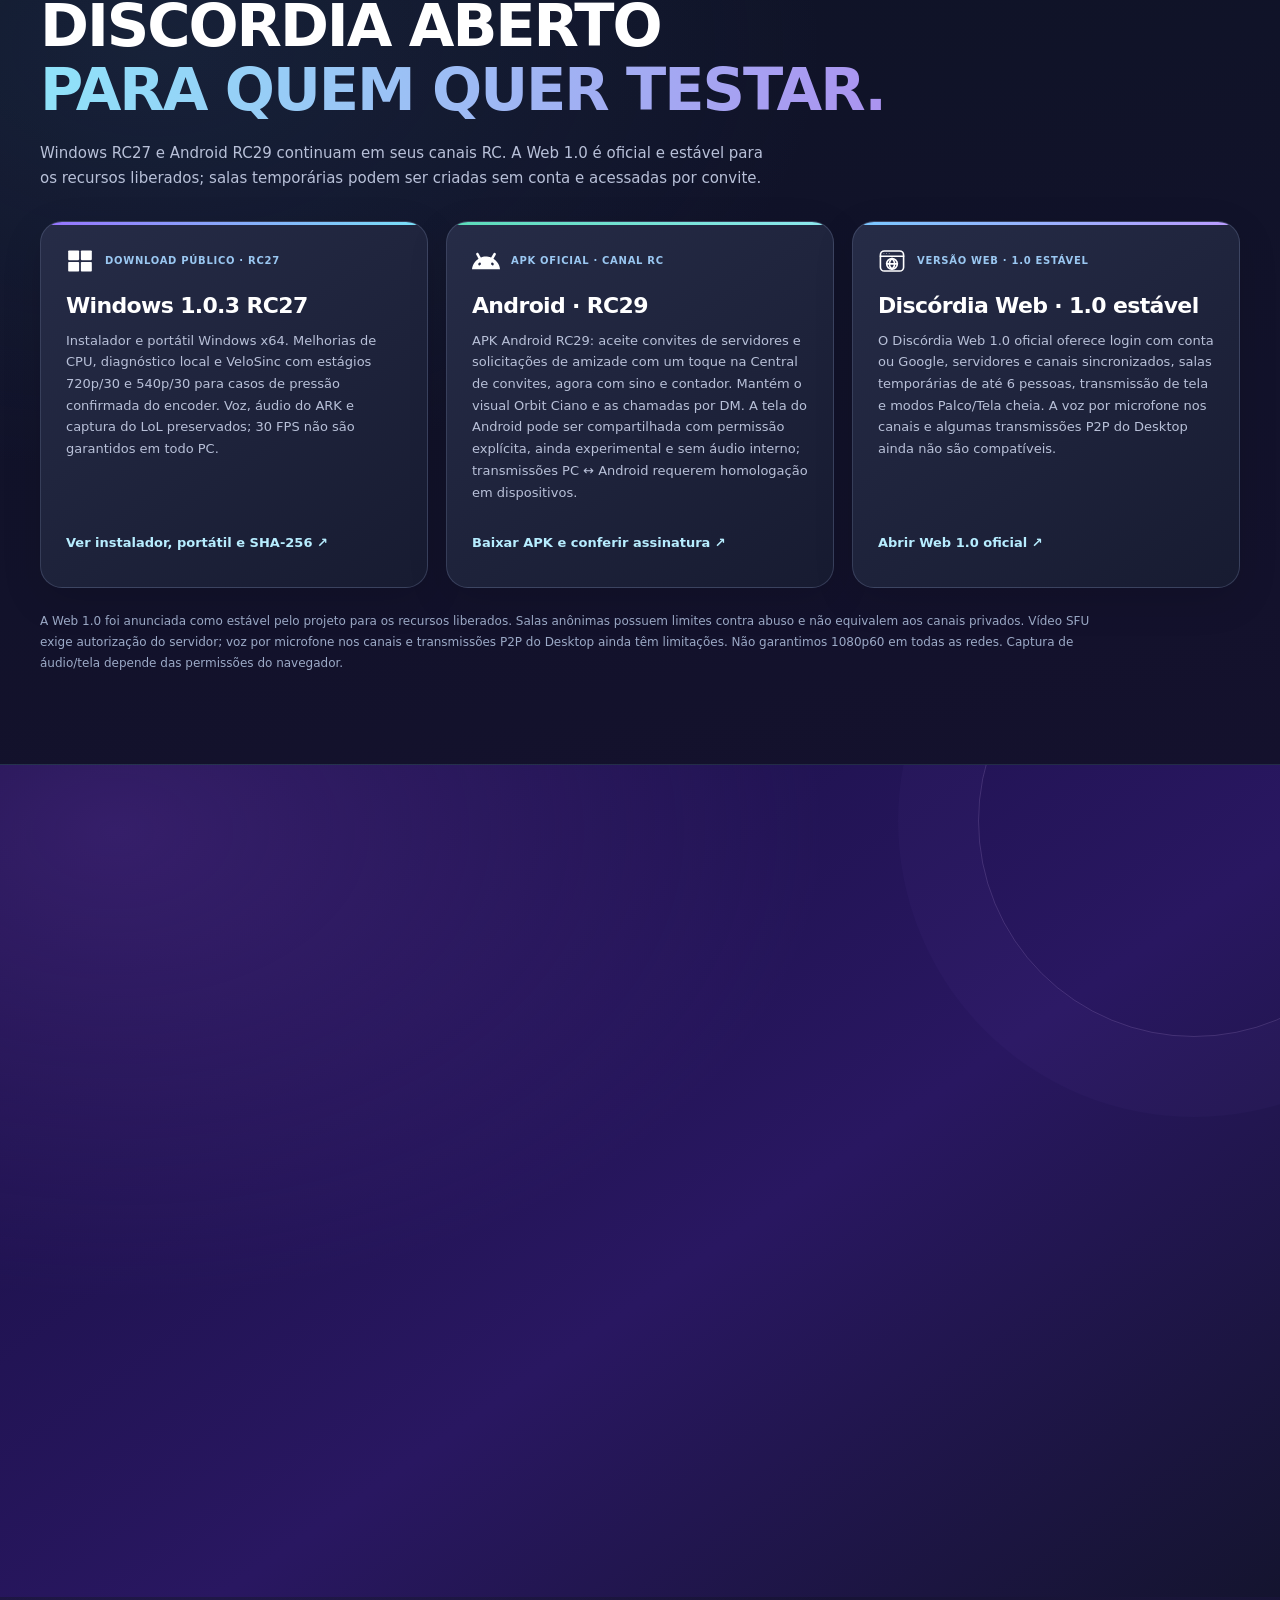
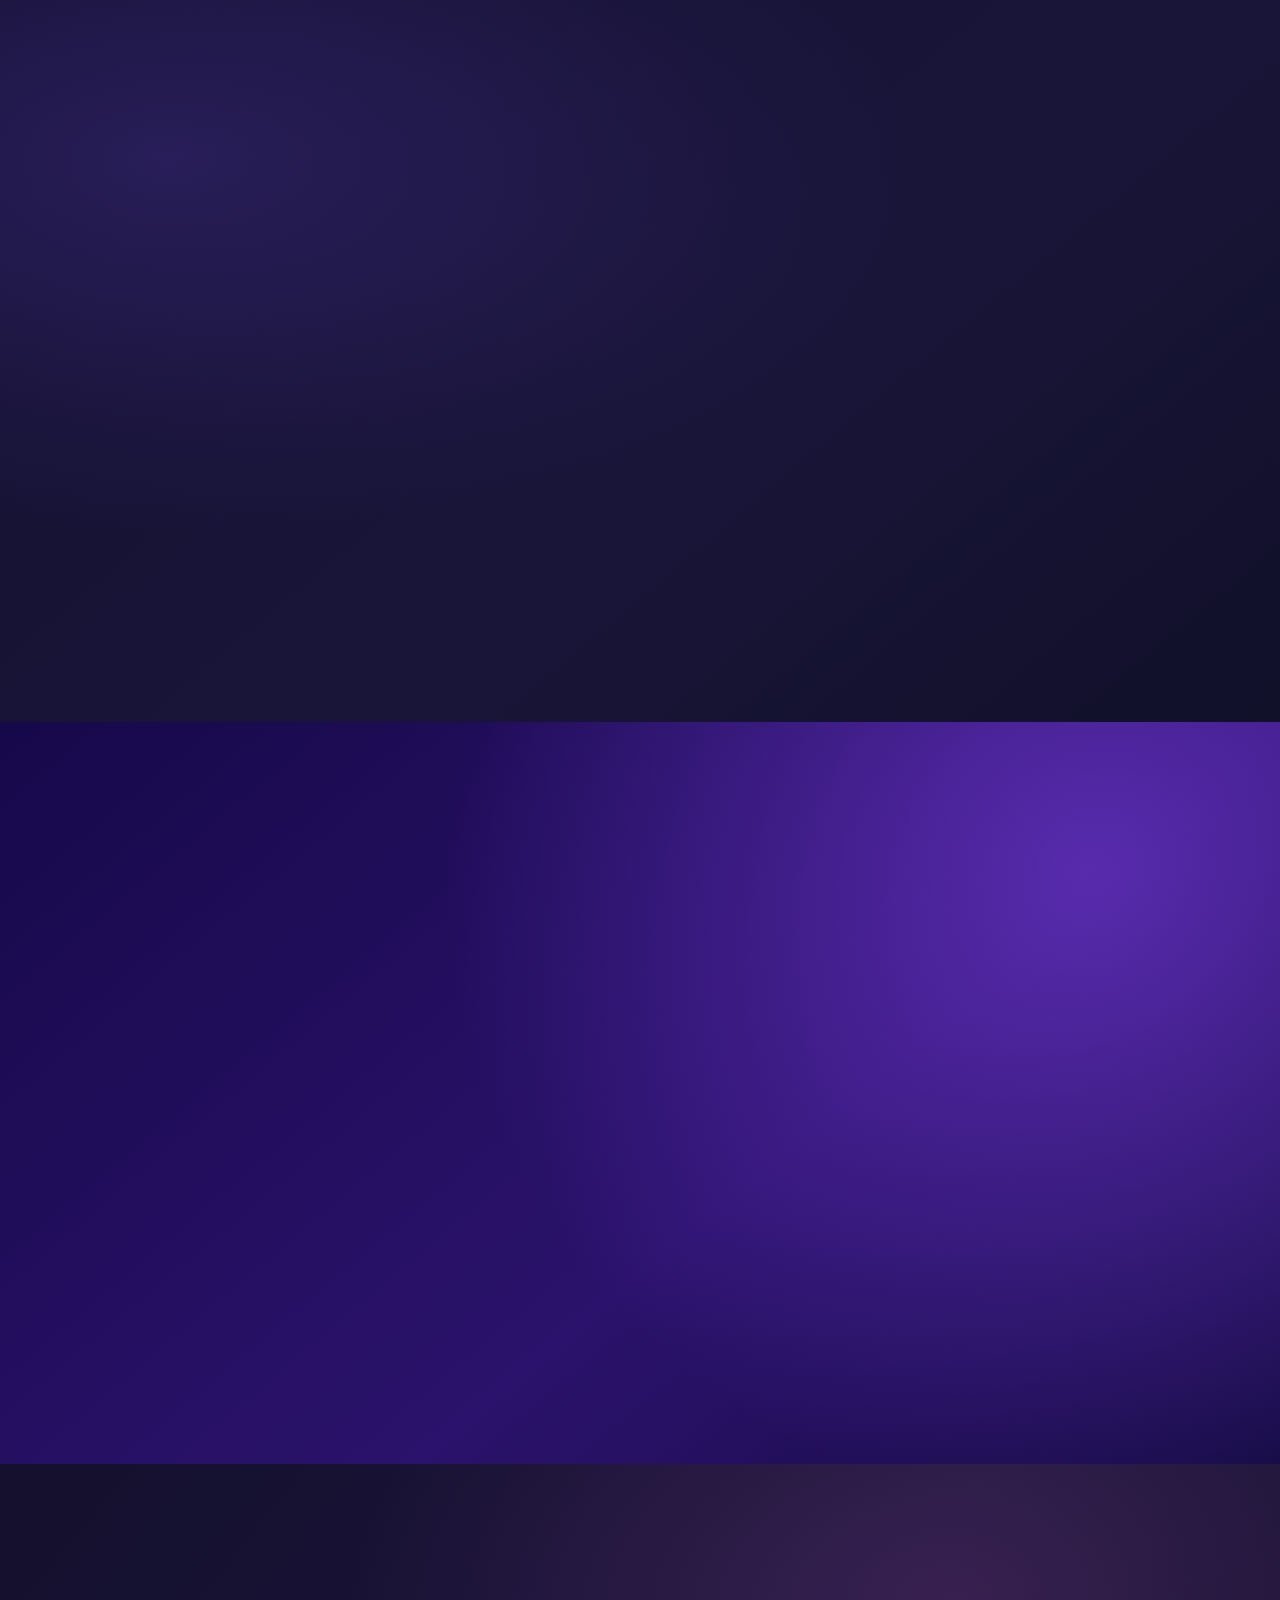
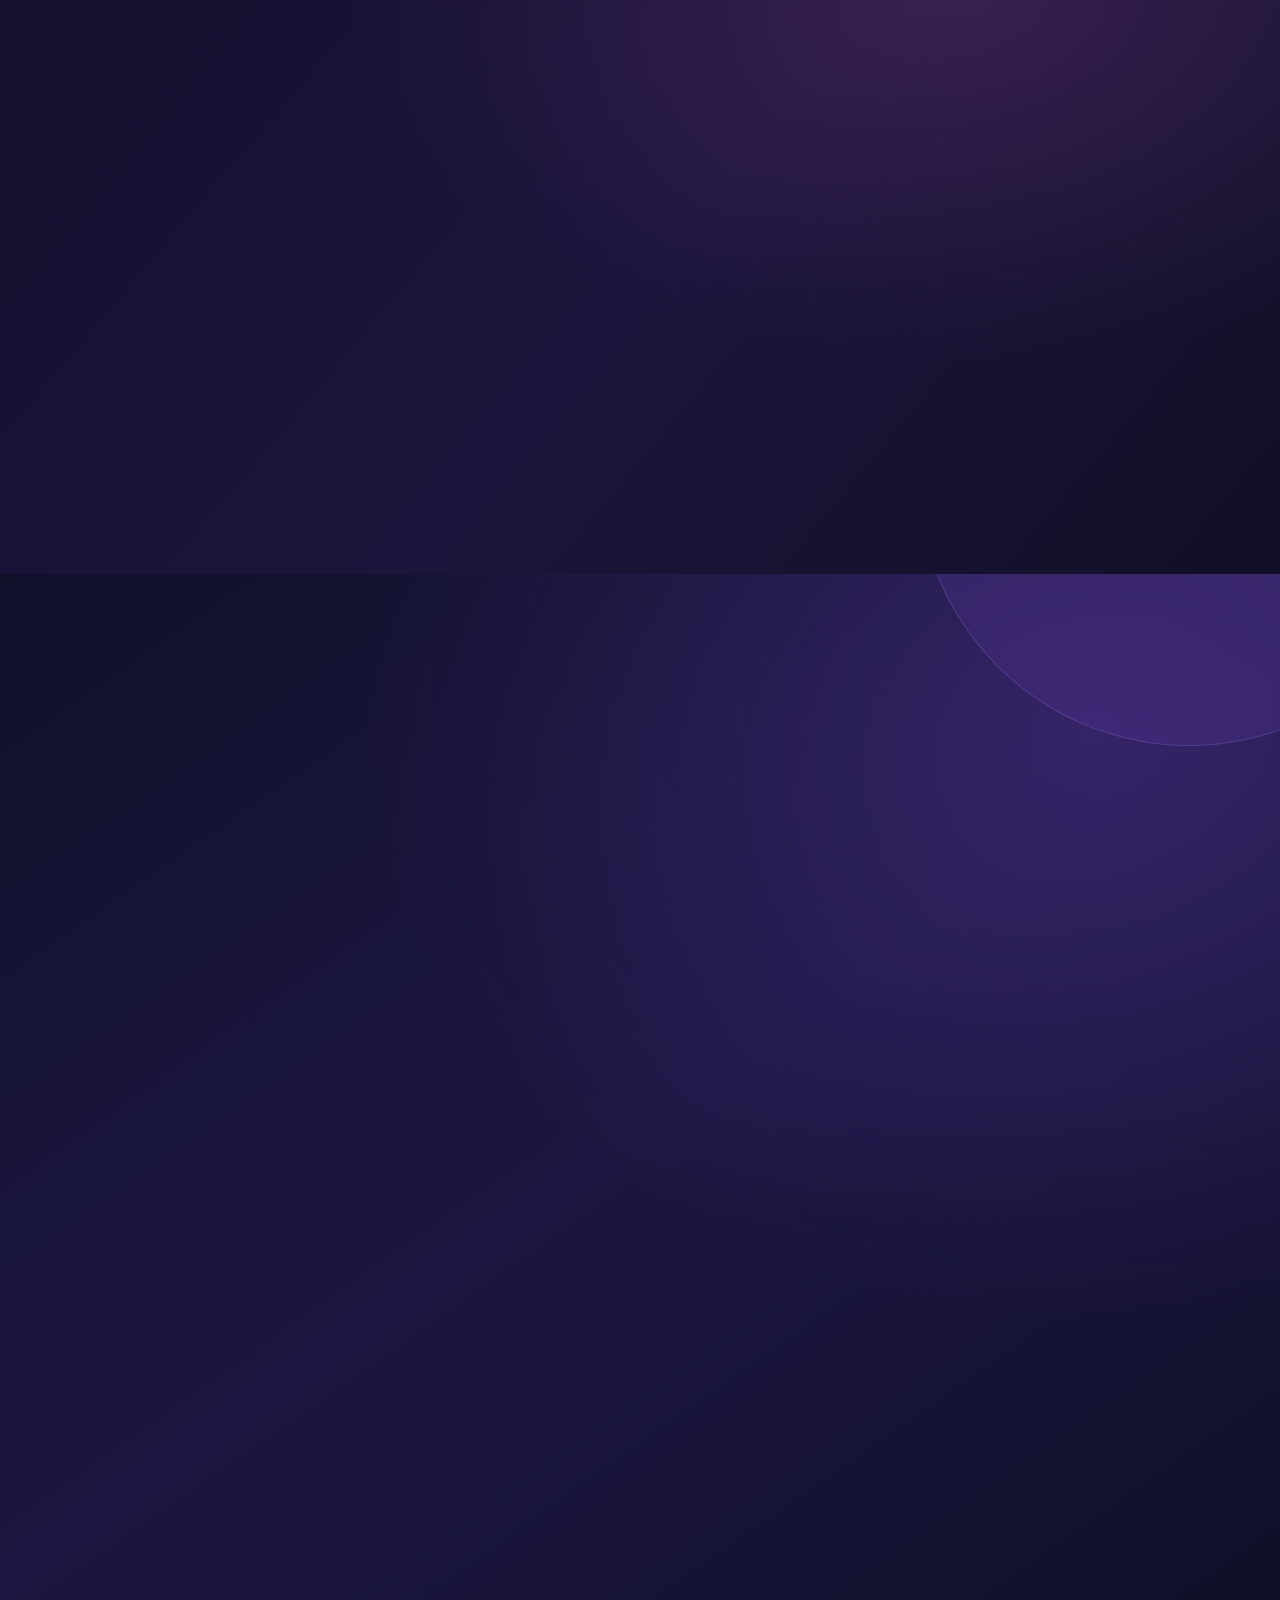
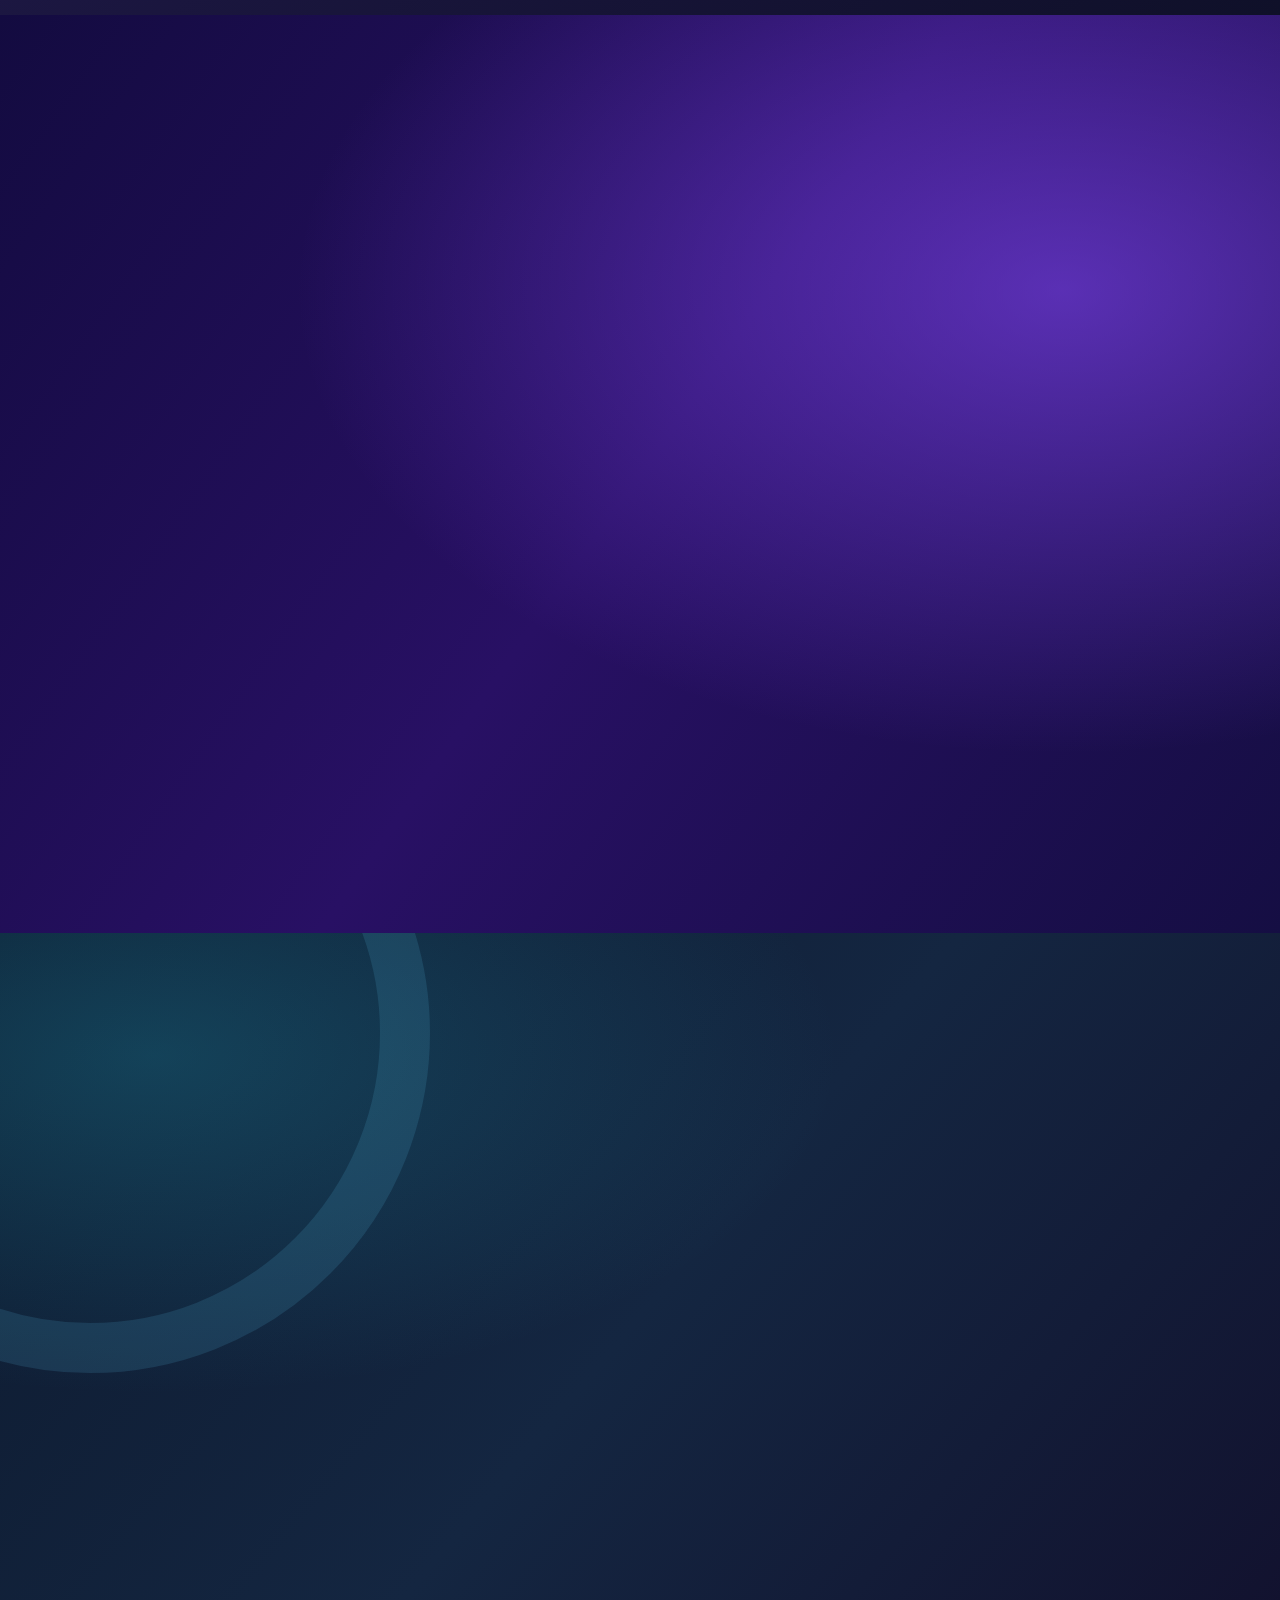
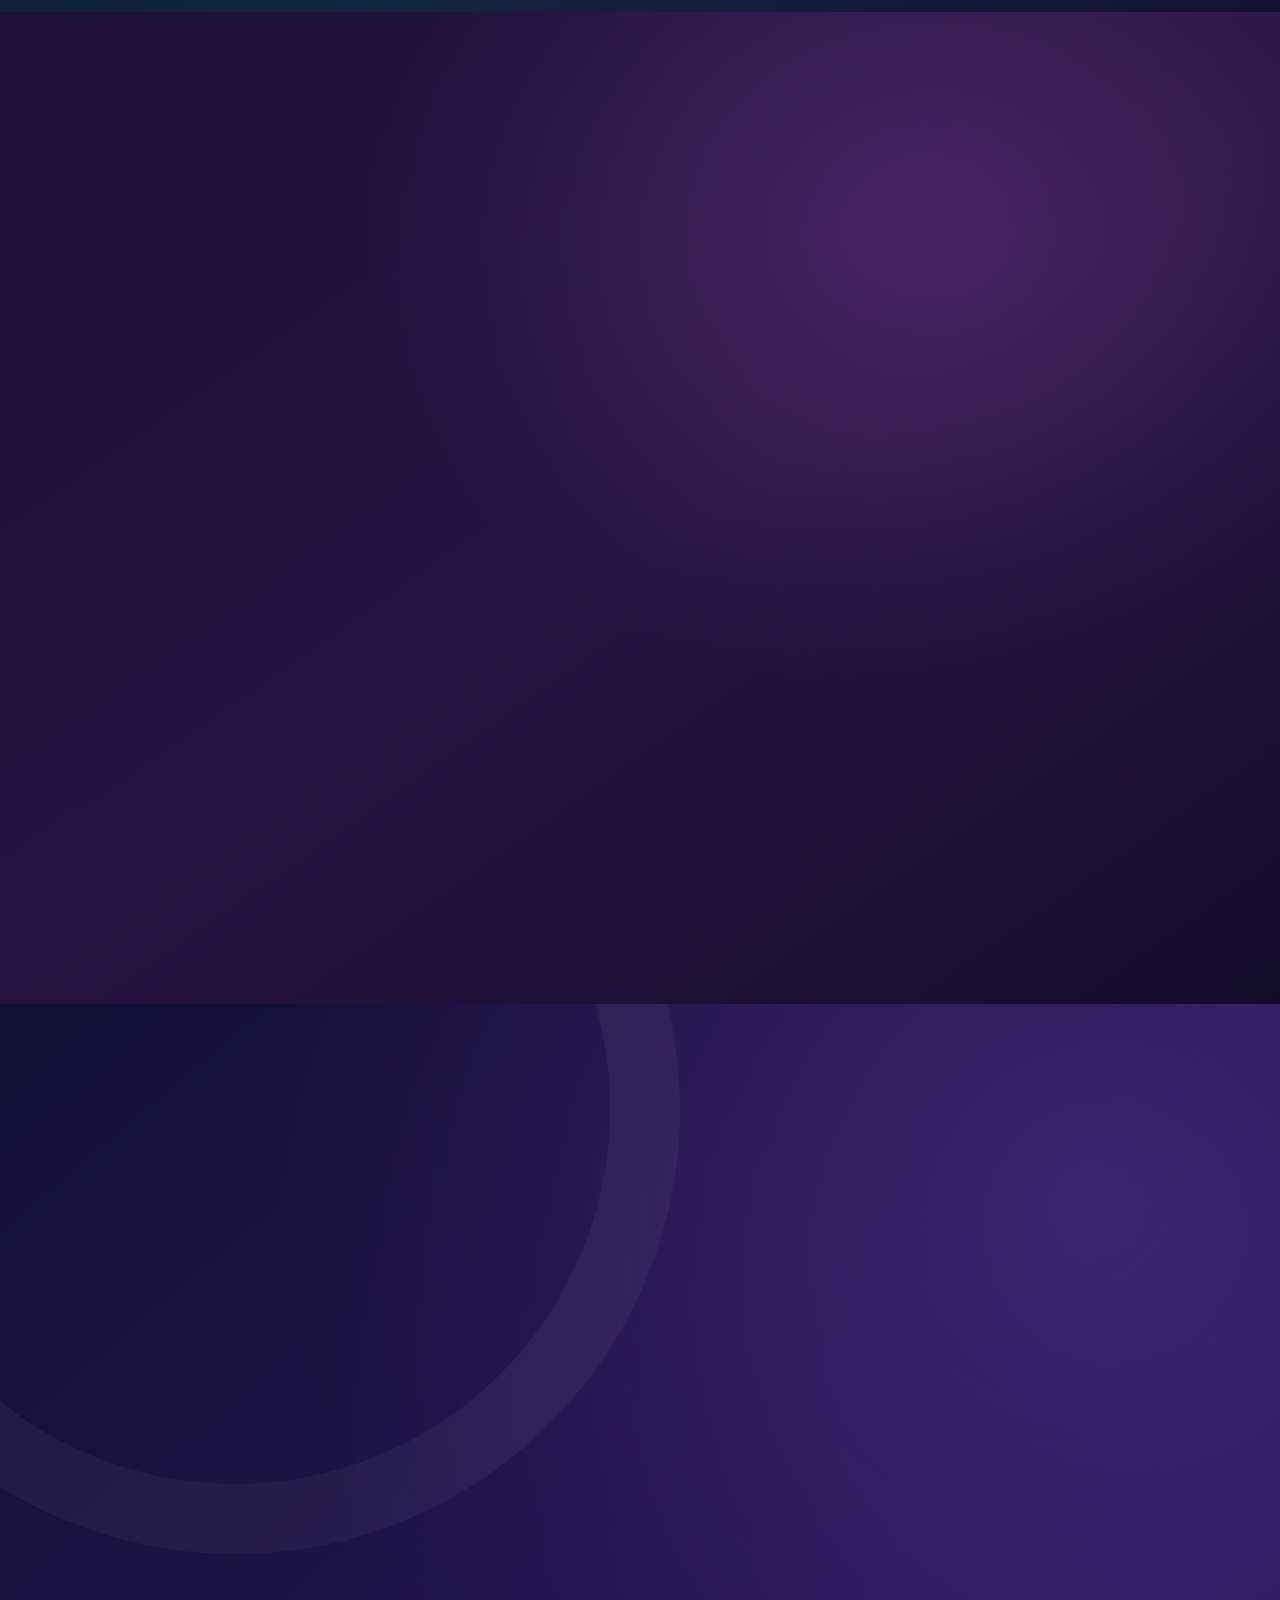
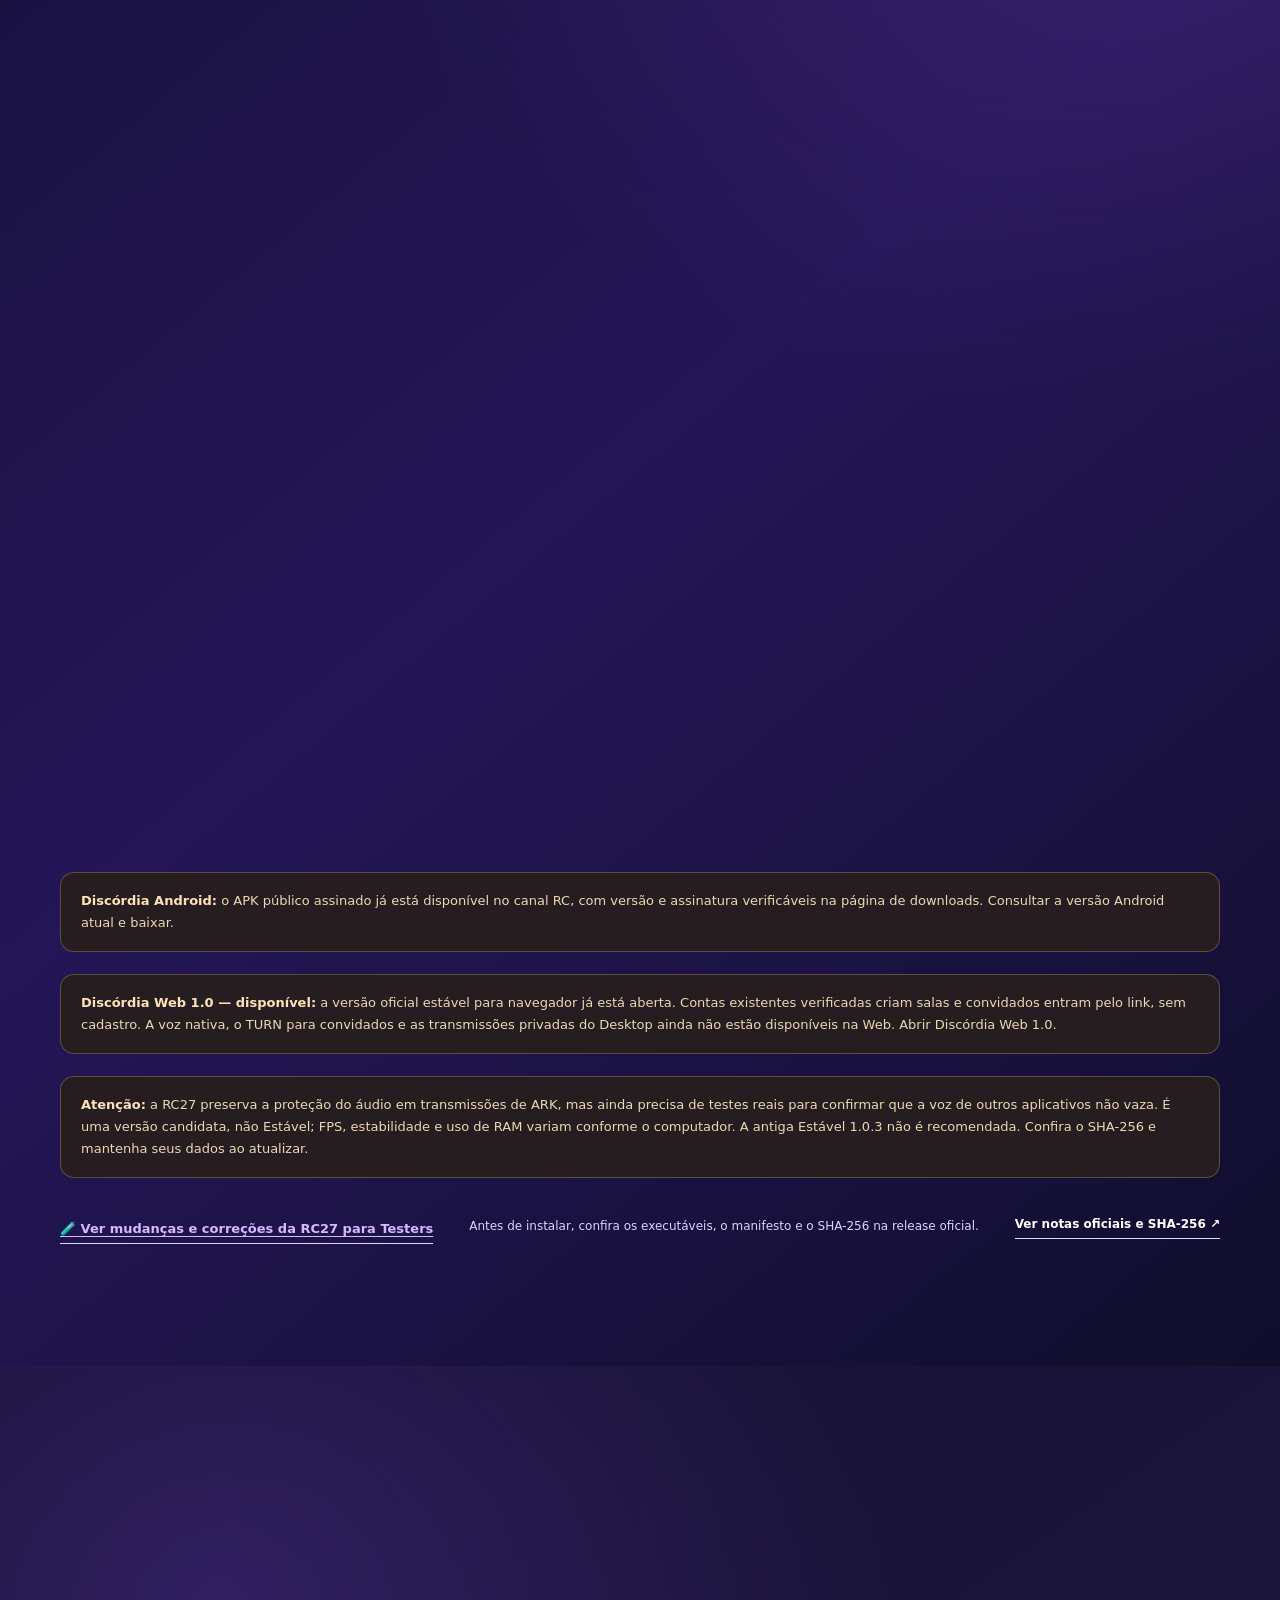
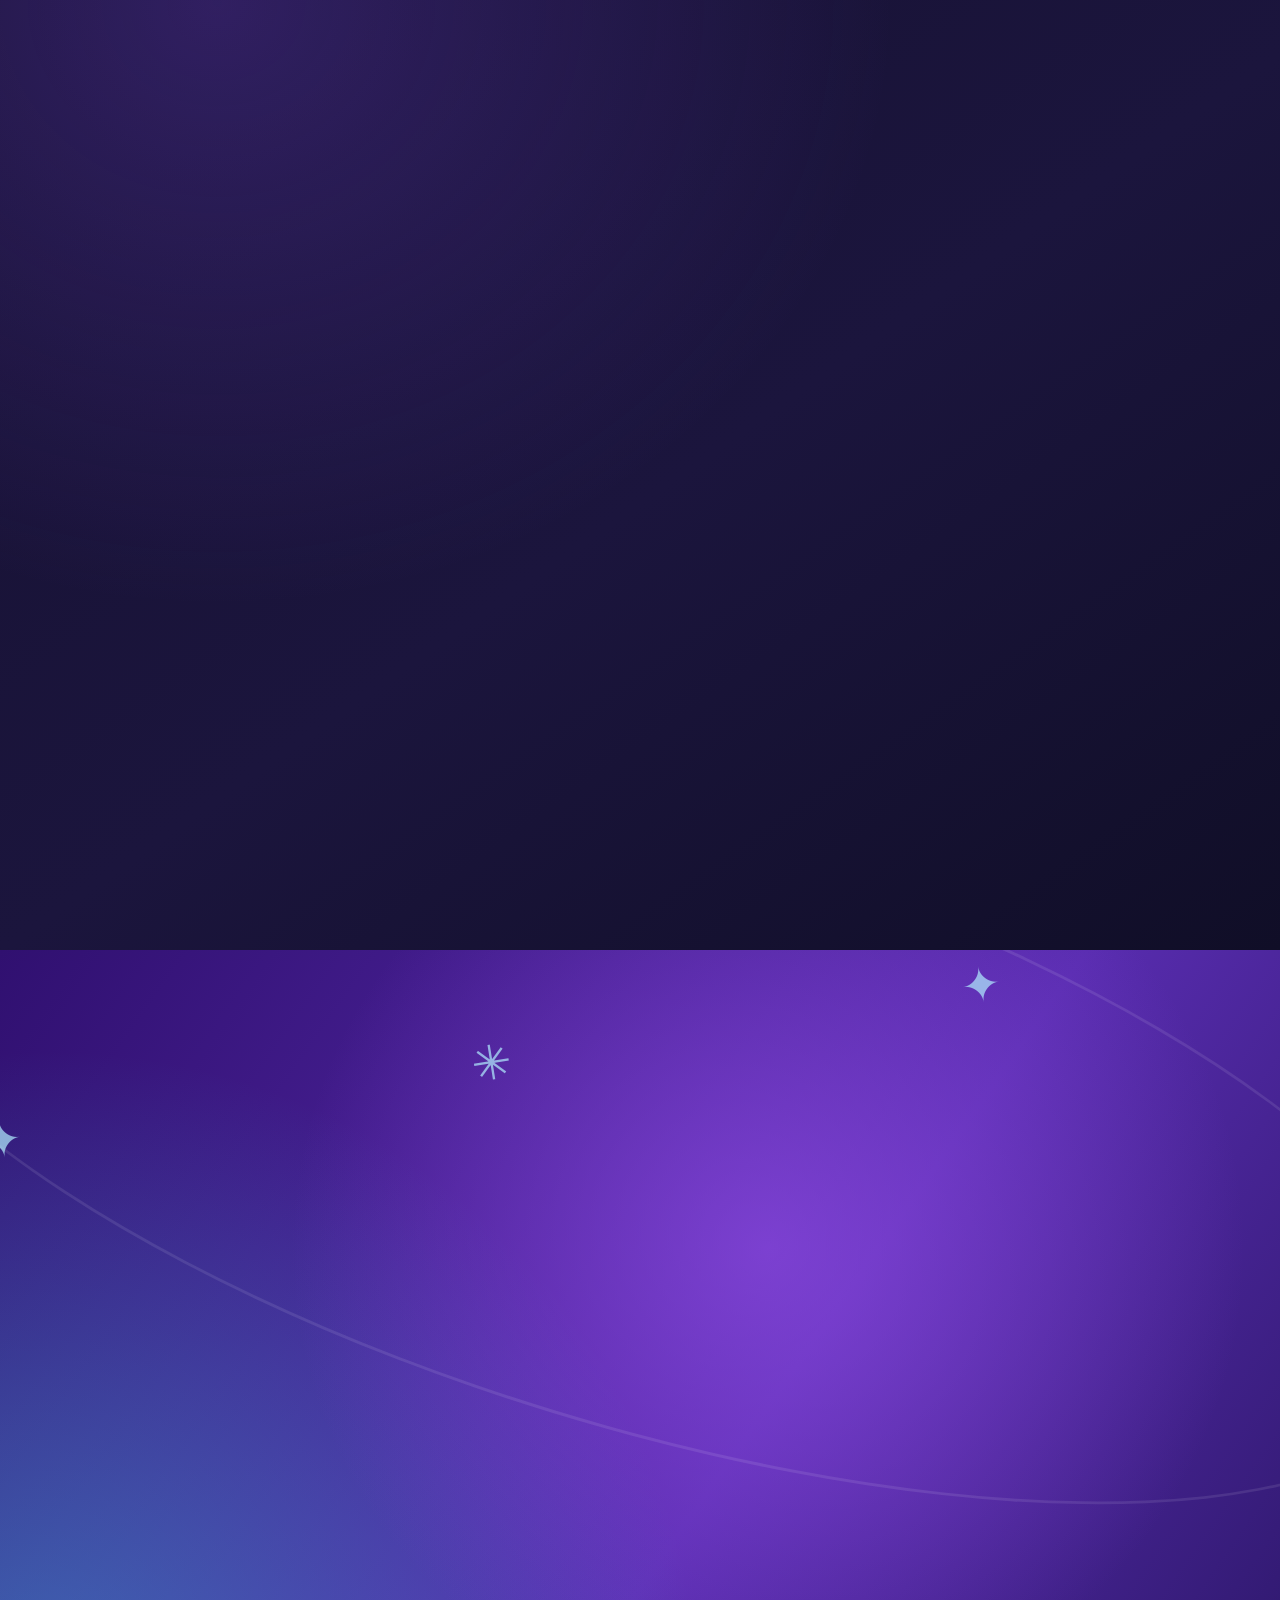
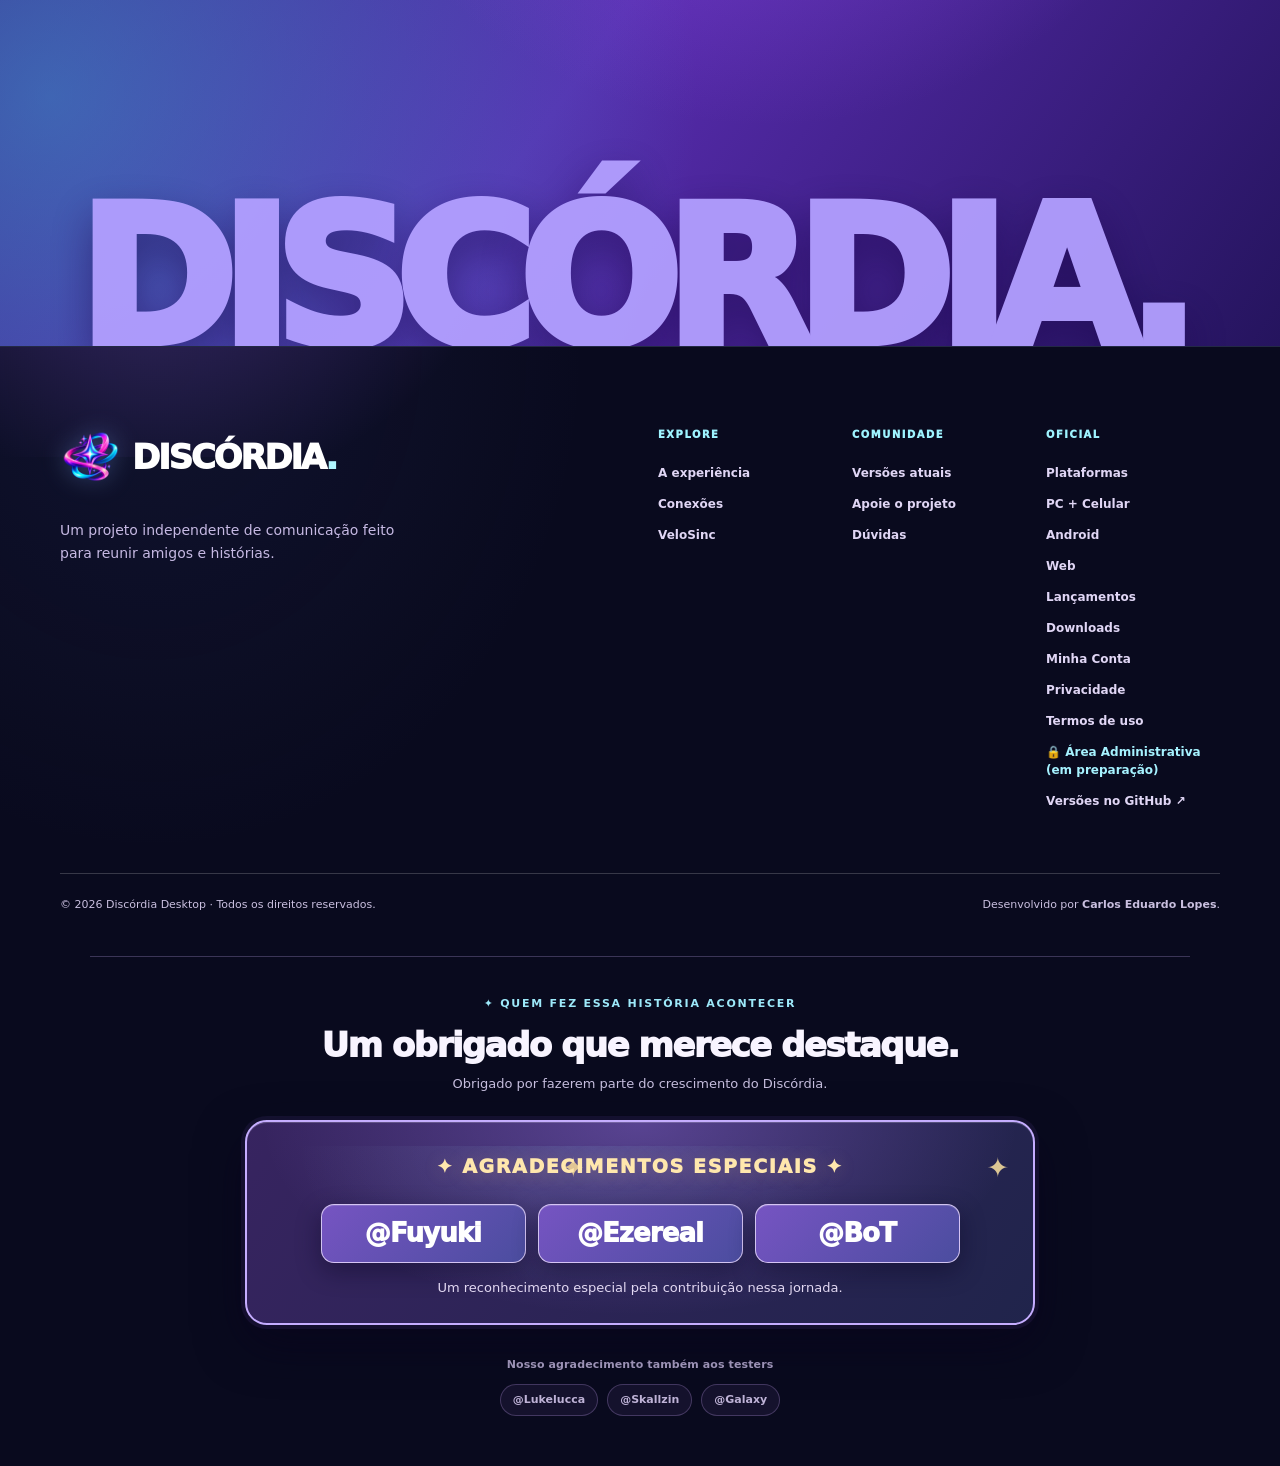
==== commit 33dac1ed: "site(rc27): prepare Windows VeloSinc CPU performance release" ====
--- a/index.html
+++ b/index.html
@@ -4,9 +4,9 @@
 <meta charset="utf-8">
 <meta name="viewport" content="width=device-width,initial-scale=1">
 <meta name="theme-color" content="#0b0d19">
-<meta name="description" content="Discórdia para Windows RC26.4, Android RC29 e Web 1.0 estável. Acesse servidores, salas e transmissões no navegador ou baixe os aplicativos oficiais.">
+<meta name="description" content="Discórdia para Windows RC27, Android RC29 e Web 1.0 estável. Acesse servidores, salas e transmissões no navegador ou baixe os aplicativos oficiais.">
 <meta property="og:title" content="Discórdia Desktop — Seus amigos. Seu universo.">
-<meta property="og:description" content="RC26.4 Windows Testers: Salas no Desktop, ícones reais de jogos, palco, voz e cache offline.">
+<meta property="og:description" content="RC27 Windows Testers: Salas no Desktop, ícones reais de jogos, palco, voz e cache offline.">
 <meta property="og:type" content="website">
 <link rel="canonical" href="https://discordia-ari.pages.dev/">
 <meta property="og:url" content="https://discordia-ari.pages.dev/">
@@ -20,7 +20,7 @@
 <link rel="stylesheet" href="./dark-finish-2026.css?v=dark-final-20261025">
 <link rel="stylesheet" href="./admin-entry.css?v=20261030">
 <link rel="stylesheet" href="./site-polish-rc11-20261101.css?v=1">
-<script src="./site.js?v=rc264-20261114" defer></script>
+<script src="./site.js?v=rc27-20261115" defer></script>
 <script src="./account-menu-20261102.js?v=5" defer></script>
 <title>Discórdia | Windows, Android e Web · Sua galera em qualquer tela</title>
 <link rel="stylesheet" href="./homenagem-testers-especiais-v2-20261101.css">
@@ -72,7 +72,7 @@
 <nav class="disc-cross-platform" aria-label="Versões e plataformas do Discórdia">
  <div class="disc-cross-platform-inner">
   <span class="disc-cross-platform-lead">SEU DISCÓRDIA EM TODAS AS TELAS</span>
-  <a class="disc-cross-platform-link" href="#downloads" aria-current="page" title="Discórdia Desktop RC26.4 para Windows"><img src="./platform-icons/windows.svg" alt="" width="18" height="18">Windows <small>RC26.4</small></a>
+  <a class="disc-cross-platform-link" href="#downloads" aria-current="page" title="Discórdia Desktop RC27 para Windows"><img src="./platform-icons/windows.svg" alt="" width="18" height="18">Windows <small>RC27</small></a>
   <a class="disc-cross-platform-link" href="./android/" title="Discórdia Android: APK oficial disponível"><img src="./platform-icons/android.svg" alt="" width="18" height="18">Android <small>RC29</small></a>
   <a class="disc-cross-platform-link" href="./web/" title="Discórdia Web pública disponível"><img src="./platform-icons/web.svg" alt="" width="18" height="18">Web <small>1.0</small></a>
  </div>
@@ -93,11 +93,11 @@
   <div class="n26-sky" aria-hidden="true"></div>
   <div class="container n26-hero-grid">
     <div class="n26-hero-copy">
-      <span class="n26-tag"><span class="n26-live-dot"></span><span id="release-hero-badge">RC26.4 · ÁUDIO DO ARK PROTEGIDO</span></span>
+      <span class="n26-tag"><span class="n26-live-dot"></span><span id="release-hero-badge">RC27 · VELOSINC MAIS LEVE</span></span>
       <h1 id="hero-title">SUA GALERA.<br>SEU JOGO.<br><em>SEU LUGAR.</em></h1>
-      <p id="release-hero-description">A <strong>RC26.4 Windows</strong> protege as transmissões de ARK contra vazamento do áudio do Discord. Em <strong>Compartilhar tela → Ocultar som de aplicativos → Discord</strong>, o aplicativo passa a transmitir <strong>somente o áudio do jogo autorizado</strong>, em vez de excluir apenas um processo do Windows. Sem um jogo seguro identificado, o som da tela fica desativado — não é substituído pelo áudio de todo o PC. As melhorias anteriores de LoL, VeloSinc, Salas, chamadas, ícones e captura permanecem. <strong>Pré-release para Testers:</strong> a correção passou nos testes automatizados, mas ainda requer validação real com ARK e Discord em chamada.</p>
+      <p id="release-hero-description">A <strong>RC27 Windows</strong> reúne melhorias de CPU e VeloSinc: menos processamento da interface, remoção de codificação SFU redundante durante jogos e recuperação gradual para <strong>720p/30 ou 540p/30</strong> quando o próprio encoder identifica sobrecarga. A meta é entregar mais fluidez, sem inventar FPS. O resultado depende do processador, da GPU e da conexão, e ainda exige testes práticos com LoL e ARK. Mantém a proteção do áudio do Discord nas transmissões do ARK, a captura do LoL e as chamadas. <strong>Pré-release Testers.</strong></p>
       <div class="n26-hero-actions"><a id="device-primary-cta" class="n26-btn n26-btn-white" href="#downloads">↓ Baixar para Windows</a><a id="device-secondary-cta" class="n26-btn n26-btn-outline" href="./web/">◈ Conhecer versão Web</a></div>
-      <small id="device-platform-detail">Windows 10 e 11 · v1.0.3-rc.26.4 · Versão candidata · Instalador e portátil</small>
+      <small id="device-platform-detail">Windows 10 e 11 · v1.0.3-rc.27.0 · Versão candidata · Instalador e portátil</small>
     </div>
     <div class="n26-hero-scene" role="img" aria-label="Ilustração conceitual de uma chamada de voz e transmissão no Discórdia, com amigos em uma sala">
       <div class="n26-scene-ring ring-one"></div><div class="n26-scene-ring ring-two"></div>
@@ -127,10 +127,10 @@
   </div>
   <div class="dp-grid">
    <article class="dp-card dp-windows">
-    <div class="dp-card-top"><span class="dp-symbol dp-brand-icon dp-brand-icon--windows" aria-hidden="true"><img src="./platform-icons/windows.svg" alt="" width="38" height="38" loading="lazy"></span><span class="dp-status dp-status-live">RC26.4 DISPONÍVEL</span></div>
+    <div class="dp-card-top"><span class="dp-symbol dp-brand-icon dp-brand-icon--windows" aria-hidden="true"><img src="./platform-icons/windows.svg" alt="" width="38" height="38" loading="lazy"></span><span class="dp-status dp-status-live">RC27 PARA TESTERS</span></div>
     <p class="dp-overline">DESKTOP</p><h3>Discórdia para Windows</h3>
-    <p>A experiência Desktop com servidores, amigos, chamadas e transmissões. A RC26.4 melhora a recuperação de quadros congelados do LoL, evita codificação extra quando a fonte está lenta e mantém a troca entre partidas consecutivas, com diagnóstico Win32, seletor completo de fontes, recuperação do mesmo monitor e VeloSinc orientado por FPS, RTT e perda. Os ícones reais de jogos continuam com cache local. Voz e vídeo ainda precisam de testes entre computadores.</p>
-    <div class="dp-tags"><span>Windows 10/11</span><span>x64</span><span>1.0.3-rc.26.4</span></div>
+    <p>A experiência Desktop com servidores, amigos, chamadas e transmissões. A RC27 reduz trabalho repetitivo da interface e do microfone, mostra CPU por subprocesso e aprimora a recuperação do VeloSinc sob pressão real do codificador. Preserva o áudio ARK e a recuperação da transmissão do League. A taxa real de quadros deve ser validada em partidas com espectadores.</p>
+    <div class="dp-tags"><span>Windows 10/11</span><span>x64</span><span>1.0.3-rc.27.0</span></div>
     <a class="dp-cta dp-cta-primary" href="#downloads">Baixar para Windows <span aria-hidden="true">↗</span></a>
    </article>
    <article class="dp-card dp-android">
@@ -164,12 +164,12 @@
   <div class="sx-cross-heading">
    <span class="sx-eyebrow"><i aria-hidden="true"></i> CONTINUIDADE ENTRE DISPOSITIVOS</span>
    <h2 id="sx-cross-title">DO PC AO CELULAR.<br><em>SEM PERDER A CONVERSA.</em></h2>
-   <p>A <strong>mesma conta do Discórdia</strong> pode ficar conectada no Windows e no Android ao mesmo tempo. Com Windows RC26.4 e Android RC29, o controle de voz foi preparado para permitir uma chamada ativa por conta, no dispositivo que a solicitou.</p>
+   <p>A <strong>mesma conta do Discórdia</strong> pode ficar conectada no Windows e no Android ao mesmo tempo. Com Windows RC27 e Android RC29, o controle de voz foi preparado para permitir uma chamada ativa por conta, no dispositivo que a solicitou.</p>
    <div class="sx-cross-tags"><span>Login simultâneo</span><span>Uma chamada ativa</span><span>Chat preservado</span></div>
   </div>
-  <div class="sx-cross-visual" aria-label="Windows RC26.4 e Android RC29 conectados com a mesma conta">
+  <div class="sx-cross-visual" aria-label="Windows RC27 e Android RC29 conectados com a mesma conta">
    <div class="sx-device sx-device-pc">
-    <div class="sx-device-top"><img src="./platform-icons/windows.svg" alt="" width="26" height="26"><strong>WINDOWS</strong><small>RC26.4</small></div>
+    <div class="sx-device-top"><img src="./platform-icons/windows.svg" alt="" width="26" height="26"><strong>WINDOWS</strong><small>RC27</small></div>
     <div class="sx-device-inside"><span class="sx-device-avatar">D</span><div><strong>Sua conta Discórdia</strong><small>Servidores e conversas</small></div></div>
     <span class="sx-device-signal">Continua no chat</span>
    </div>
@@ -183,7 +183,7 @@
   <div class="sx-cross-foot">
    <p><strong>Como funciona:</strong> se um dispositivo assume uma chamada, o outro libera a mídia e mantém sua sessão. Essa coordenação requer as duas versões compatíveis e <strong>ainda precisa de validação real nos aparelhos</strong>.</p>
    <div class="sx-cross-links">
-    <a href="https://github.com/magaskye/discordia/releases/tag/v1.0.3-rc.26.4" target="_blank" rel="noopener noreferrer">Windows RC26.4 ↗</a>
+    <a href="https://github.com/magaskye/discordia/releases/tag/v1.0.3-rc.27.0" target="_blank" rel="noopener noreferrer">Windows RC27 ↗</a>
     <a href="./android/">Android RC29 ↗</a>
    </div>
   </div>
@@ -192,15 +192,15 @@
 <section class="dl-public-release" id="acesso-publico" aria-labelledby="dl-public-release-title">
  <div class="container dl-public-inner">
   <div class="dl-public-heading">
-   <span class="dl-public-eyebrow">ATUALIZAÇÃO OFICIAL · 14 NOV 2026</span>
+   <span class="dl-public-eyebrow">ATUALIZAÇÃO OFICIAL · 15 NOV 2026</span>
    <h2 id="dl-public-release-title">DISCÓRDIA ABERTO<br><em>PARA QUEM QUER TESTAR.</em></h2>
-   <p>Windows RC26.4 e Android RC29 continuam em seus canais RC. A Web 1.0 é oficial e estável para os recursos liberados; salas temporárias podem ser criadas sem conta e acessadas por convite.</p>
+   <p>Windows RC27 e Android RC29 continuam em seus canais RC. A Web 1.0 é oficial e estável para os recursos liberados; salas temporárias podem ser criadas sem conta e acessadas por convite.</p>
   </div>
   <div class="dl-public-grid">
    <article class="dl-public-card">
-    <div class="dl-public-card-top"><img src="./platform-icons/windows.svg" width="28" height="28" alt=""><span>DOWNLOAD PÚBLICO · RC26.4</span></div>
-    <h3>Windows 1.0.3 RC26.4</h3><p>Instalador e portátil Windows x64. Proteção do áudio do ARK: ao ocultar Discord, captura somente o som do jogo autorizado e bloqueia o áudio geral quando não há processo seguro. Mantém o Capture Engine, VeloSinc e a recuperação do LoL. Testes reais com ARK e Discord ainda são necessários.</p>
-    <a href="https://github.com/magaskye/discordia/releases/tag/v1.0.3-rc.26.4" target="_blank" rel="noopener noreferrer">Ver instalador, portátil e SHA-256 ↗</a>
+    <div class="dl-public-card-top"><img src="./platform-icons/windows.svg" width="28" height="28" alt=""><span>DOWNLOAD PÚBLICO · RC27</span></div>
+    <h3>Windows 1.0.3 RC27</h3><p>Instalador e portátil Windows x64. Melhorias de CPU, diagnóstico local e VeloSinc com estágios 720p/30 e 540p/30 para casos de pressão confirmada do encoder. Voz, áudio do ARK e captura do LoL preservados; 30 FPS não são garantidos em todo PC.</p>
+    <a href="https://github.com/magaskye/discordia/releases/tag/v1.0.3-rc.27.0" target="_blank" rel="noopener noreferrer">Ver instalador, portátil e SHA-256 ↗</a>
    </article>
    <article class="dl-public-card">
     <div class="dl-public-card-top"><img src="./platform-icons/android.svg" width="28" height="28" alt=""><span>APK OFICIAL · CANAL RC</span></div>
@@ -222,11 +222,11 @@
 <section class="rc17-highlights" id="novidades" aria-labelledby="rc17-highlights-title">
   <div class="container">
     <div class="rc17-highlights-heading">
-      <div><span class="n27-eyebrow">✦ DESTAQUES · 14 DE NOVEMBRO</span><h2 id="rc17-highlights-title">O QUE HÁ<br><em>DE NOVO.</em></h2></div>
-      <p>Isolamento do áudio do ARK na RC26.4, VeloSinc, jogos, Android e Web — cada plataforma no seu canal.</p>
+      <div><span class="n27-eyebrow">✦ DESTAQUES · 15 DE NOVEMBRO</span><h2 id="rc17-highlights-title">O QUE HÁ<br><em>DE NOVO.</em></h2></div>
+      <p>CPU mais leve, VeloSinc com prioridade de 30 FPS e áudio do ARK preservado.</p>
     </div>
     <div class="rc17-highlights-grid">
-      <article class="rc17-highlight"><span class="rc17-highlight-icon" aria-hidden="true">▣</span><span class="rc17-highlight-tag">01 / WINDOWS · RC26.4</span><h3>Áudio do ARK isolado</h3><p>Ao ocultar Discord, somente o áudio do jogo aprovado é transmitido, sem ativar o som geral do Windows.</p><small>Jogos com anticheat e tela cheia exclusiva podem limitar a captura. Validar em PCs reais.</small></article>
+      <article class="rc17-highlight"><span class="rc17-highlight-icon" aria-hidden="true">▣</span><span class="rc17-highlight-tag">01 / WINDOWS · RC27</span><h3>VeloSinc · prioridade de 30 FPS</h3><p>Quando a CPU limita a codificação, a RC27 reduz pixels antes de sacrificar a fluidez e evita oscilações bruscas.</p><small>Jogos com anticheat e tela cheia exclusiva podem limitar a captura. Validar em PCs reais.</small></article>
       <article class="rc17-highlight"><span class="rc17-highlight-icon" aria-hidden="true">⚡</span><span class="rc17-highlight-tag">02 / JOGOS E VELOSINC</span><h3>Ícones reais. Vídeo adaptativo.</h3><p>Identidade de jogos unificada, ícones quadrados com cache offline e recuperação de transmissões por espectador; VeloSinc monitora qualidade e gargalos.</p><small>FPS e qualidade dependem da GPU, rede, dispositivo e fonte de captura.</small></article>
       <article class="rc17-highlight"><span class="rc17-highlight-icon" aria-hidden="true">◉</span><span class="rc17-highlight-tag">03 / ANDROID · RC29</span><h3>Convites e amizades no Android</h3><p>Sino com contador, aceite ou recusa de convites para servidores e pedidos de amizade, opção Concluir entrada e as quatro abas familiares preservadas.</p><small>Áudio interno de jogos não incluído; vídeo PC ↔ Android precisa de testes em celulares reais.</small></article>
       <article class="rc17-highlight"><span class="rc17-highlight-icon" aria-hidden="true">✦</span><span class="rc17-highlight-tag">04 / WEB · 1.0</span><h3>Web estável no navegador</h3><p>Servidores, mensagens, convites, login e salas temporárias sem instalação. Compartilhamento de tela com permissões do navegador.</p><small>Voz em canais e algumas transmissões Desktop não têm paridade completa.</small></article>
@@ -294,7 +294,7 @@
   <div class="container n27-journey-inner">
     <span class="n27-eyebrow">A GENTE CONTINUA CONSTRUINDO</span>
     <h2 id="n27-journey-title">FEITO COM AMIGOS.<br><em>MELHOR A CADA VERSÃO.</em></h2>
-    <p>O Discórdia evoluiu com os testes da comunidade. Hoje você encontra a RC26.4 para Windows, a RC29 para Android e a Web 1.0. A futura edição Estável 1.1 do Desktop só será anunciada após seus próprios testes de qualidade e segurança.</p>
+    <p>O Discórdia evoluiu com os testes da comunidade. Hoje você encontra a RC27 para Windows, a RC29 para Android e a Web 1.0. A futura edição Estável 1.1 do Desktop só será anunciada após seus próprios testes de qualidade e segurança.</p>
     <div class="n27-journey-tags" aria-label="Áreas de evolução"><span>✦ VOZ E PRESENÇA</span><span>▣ TRANSMISSÕES</span><span>◈ TEMAS .DISCA</span><span>♛ SNAKE GLOBAL</span></div>
     <a class="n27-link" href="./versoes.html">Conhecer o histórico completo de versões ↗</a>
   </div>
@@ -317,17 +317,17 @@
 <section class="n27-downloads" id="downloads" aria-labelledby="downloads-heading">
  <div class="container">
    <div class="n27-downloads-head">
-     <div><span class="n27-eyebrow">SUA PRÓXIMA PARTIDA COMEÇA AQUI</span><h2 id="downloads-heading">BORA ENTRAR<br><em>NO DISCÓRDIA?</em></h2><p><strong>Baixe a RC26.4 para Windows</strong> (10/11 x64). Diagnóstico nativo de tela cheia, seleção de fontes nas Salas, recuperação de quadros, VeloSinc por espectador e mixer de áudio aprimorado; mantém as correções anteriores de ícones e memória. A interface de servidores e chamadas permanece no Desktop. <strong>Pré-release: a integração de salas e a transmissão ainda devem ser testadas entre computadores reais.</strong></p></div>
-     <span class="n27-release-status" id="release-status" role="status" aria-live="polite">RC26.4 publicada · Versão candidata</span>
+     <div><span class="n27-eyebrow">SUA PRÓXIMA PARTIDA COMEÇA AQUI</span><h2 id="downloads-heading">BORA ENTRAR<br><em>NO DISCÓRDIA?</em></h2><p><strong>Baixe a RC27 para Windows</strong> (10/11 x64). Menos trabalho de interface e aprimoramentos do VeloSinc que reduzem a resolução sob sobrecarga para priorizar uma transmissão fluida. Mantém recursos anteriores e áudio separado. <strong>FPS e CPU reais ainda exigem testes com jogo e espectadores.</strong></p></div>
+     <span class="n27-release-status" id="release-status" role="status" aria-live="polite">RC27 publicada · Versão candidata</span>
    </div>
    <div class="n27-download-grid disc-current-downloads">
      <article class="n27-download-card is-rc" id="rc-download-card">
-       <div class="n27-download-card-top"><span>✦ PARA QUEM TESTA</span><b>RC26.4 / TESTERS</b></div>
-       <div class="n27-download-art" aria-hidden="true"><span>↗</span><strong>RC26.4</strong><i>✦</i></div>
-       <h3>Discórdia RC26.4 · Áudio do ARK protegido.</h3><p>O modo de ocultar Discord agora exige um jogo permitido. A transmissão envia apenas o som do jogo escolhido, não o áudio geral do Windows. Melhorias anteriores do LoL, VeloSinc e transmissão continuam incluídas. A ausência de vazamento precisa ser comprovada em teste real com um amigo.</p>
-       <strong class="download-version" id="rc-version">v1.0.3-rc.26.4 · Versão candidata · Windows x64</strong>
-       <div class="download-actions"><a id="rc-installer" class="btn primary" href="https://github.com/magaskye/discordia/releases/download/v1.0.3-rc.26.4/Discordia-1.0.3-rc.26.4-Instalador-x64.exe">Baixar instalador RC26.4 ↗</a><a id="rc-portable" class="secondary-link" href="https://github.com/magaskye/discordia/releases/download/v1.0.3-rc.26.4/Discordia-1.0.3-rc.26.4-Portatil-x64.exe">Baixar versão portátil ↗</a></div>
-       <small>Pré-lançamento para testers. Se você já utiliza o canal Testers, a RC26.4 poderá chegar pelo atualizador oficial, respeitando a disponibilidade dos arquivos e as permissões do Windows. A edição portátil avisa quando há nova versão, sem instalar automaticamente. Próxima Estável: 1.1 após homologação.</small>
+       <div class="n27-download-card-top"><span>✦ PARA QUEM TESTA</span><b>RC27 / TESTERS</b></div>
+       <div class="n27-download-art" aria-hidden="true"><span>↗</span><strong>RC27</strong><i>✦</i></div>
+       <h3>Discórdia RC27 · CPU e VeloSinc otimizados.</h3><p>Menos processamento na interface, resgate progressivo do encoder e melhor seleção de SFU com múltiplos espectadores. Mantém League of Legends, áudio do ARK e chamadas. Necessário teste real para verificar CPU e FPS na sua máquina.</p>
+       <strong class="download-version" id="rc-version">v1.0.3-rc.27.0 · Versão candidata · Windows x64</strong>
+       <div class="download-actions"><a id="rc-installer" class="btn primary" href="https://github.com/magaskye/discordia/releases/download/v1.0.3-rc.27.0/Discordia-1.0.3-rc.27.0-Instalador-x64.exe">Baixar instalador RC27 ↗</a><a id="rc-portable" class="secondary-link" href="https://github.com/magaskye/discordia/releases/download/v1.0.3-rc.27.0/Discordia-1.0.3-rc.27.0-Portatil-x64.exe">Baixar versão portátil ↗</a></div>
+       <small>Pré-lançamento para testers. Se você já utiliza o canal Testers, a RC27 poderá chegar pelo atualizador oficial, respeitando a disponibilidade dos arquivos e as permissões do Windows. A edição portátil avisa quando há nova versão, sem instalar automaticamente. Próxima Estável: 1.1 após homologação.</small>
      </article>
      <article class="n27-download-card is-android" id="android-download-card">
        <div class="n27-download-card-top"><span>◉ NO SEU CELULAR</span><b>ANDROID · RC29</b></div>
@@ -348,8 +348,8 @@
    </div>
    <div role="note" class="n27-compatibility-alert"><strong>Discórdia Android:</strong> o APK público assinado já está disponível no canal RC, com versão e assinatura verificáveis na página de downloads. <a href="./android/">Consultar a versão Android atual e baixar</a>.</div>
    <div role="note" class="n27-compatibility-alert"><strong>Discórdia Web 1.0 — disponível:</strong> a versão oficial estável para navegador já está aberta. Contas existentes verificadas criam salas e convidados entram pelo link, sem cadastro. A voz nativa, o TURN para convidados e as transmissões privadas do Desktop ainda não estão disponíveis na Web. <a href="https://discordia-web-beta.pages.dev/" target="_blank" rel="noopener noreferrer">Abrir Discórdia Web 1.0</a>.</div>
-   <div role="note" class="n27-compatibility-alert"><strong>Atenção:</strong> a RC26.4 protege o áudio em transmissões de ARK, mas ainda precisa de testes reais para confirmar que a voz de outros aplicativos não vaza. É uma versão candidata, não Estável; FPS, estabilidade e uso de RAM variam conforme o computador. A antiga Estável 1.0.3 não é recomendada. Confira o SHA-256 e mantenha seus dados ao atualizar.</div>
-   <div class="n27-download-foot"><a class="disc-rc21-notes-link" href="https://github.com/magaskye/discordia/releases/tag/v1.0.3-rc.26.4">🧪 Ver mudanças e correções da RC26.4 para Testers</a><span id="release-hint">RC26.4 é a edição Windows para Testers. Versões antigas não são destacadas aqui. Executáveis, rc.yml e SHA-256 estão na release oficial.</span><a href="https://github.com/magaskye/discordia/releases/tag/v1.0.3-rc.26.4" target="_blank" rel="noopener noreferrer">Ver notas oficiais e SHA-256 ↗</a></div>
+   <div role="note" class="n27-compatibility-alert"><strong>Atenção:</strong> a RC27 preserva a proteção do áudio em transmissões de ARK, mas ainda precisa de testes reais para confirmar que a voz de outros aplicativos não vaza. É uma versão candidata, não Estável; FPS, estabilidade e uso de RAM variam conforme o computador. A antiga Estável 1.0.3 não é recomendada. Confira o SHA-256 e mantenha seus dados ao atualizar.</div>
+   <div class="n27-download-foot"><a class="disc-rc21-notes-link" href="https://github.com/magaskye/discordia/releases/tag/v1.0.3-rc.27.0">🧪 Ver mudanças e correções da RC27 para Testers</a><span id="release-hint">RC27 é a edição Windows para Testers. Versões antigas não são destacadas aqui. Executáveis, rc.yml e SHA-256 estão na release oficial.</span><a href="https://github.com/magaskye/discordia/releases/tag/v1.0.3-rc.27.0" target="_blank" rel="noopener noreferrer">Ver notas oficiais e SHA-256 ↗</a></div>
  </div>
 </section>
 <section class="n27-faq" id="perguntas" aria-labelledby="faq-heading">
@@ -360,7 +360,7 @@
     <details><summary>Posso convidar alguém sem conta para uma transmissão do Desktop?</summary><p>Sim, você pode criar uma sala separada na Web e compartilhar a tela ali. A pessoa sem conta pode assistir pelo link. Esse convite não espelha automaticamente uma transmissão de canal privado do Desktop; as funções nativas dependem da versão instalada.</p></details>
     <details><summary>Em quais computadores posso usar?</summary><p>O Discórdia Desktop foi desenvolvido para Windows 10 e 11, em computadores x64. O desempenho de chamadas, câmera e compartilhamento depende do equipamento e da conexão.</p></details>
     <details><summary>Qual a diferença entre instalador e portátil?</summary><p>O instalador adiciona o aplicativo ao Windows. A edição portátil pode ser executada sem uma instalação tradicional. Consulte sempre as instruções de cada Release.</p></details>
-    <details><summary>O que é a RC26.4?</summary><p>É a revisão Windows 1.0.3-rc.26.4 do canal Testers. Ao ocultar Discord durante ARK, captura apenas o processo do jogo autorizado; sem identificação segura, bloqueia o som. Mantém a captura e VeloSinc anteriores. Requer homologação real com ARK e Discord.</p></details>
+    <details><summary>O que é a RC27?</summary><p>É a revisão Windows 1.0.3-rc.27.0 para Testers, focada em CPU mais leve e VeloSinc com prioridade de 30 FPS sob carga alta. Os FPS reais dependem da captura, codificação, rede e recepção. Preserva a proteção de áudio do ARK e recursos anteriores.</p></details>
     <details><summary>Como confirmar se o download é oficial?</summary><p>Use os links para o GitHub Releases oficial e confira o SHA-256 publicado junto da versão. Se o Windows exibir um aviso de editor não verificado, confira a origem do arquivo; não desative proteções do sistema.</p></details>
     <details><summary>Como meu avatar aparece no site oficial?</summary><p>Entre pelo <a href="https://discordia-contas-573e7.web.app/">Minha Conta</a> e use <strong>Voltar ao site</strong>. Seu avatar, nome e @ID aparecem no cabeçalho da mesma aba. A exibição é visual; seus dados privados continuam protegidos pelo login no portal.</p></details>
      <details><summary>O Audio Guardian garante o som em todos os PCs?</summary><p>Ainda não. As correções anteriores do buffer PCM permanecem, mas latência e cortes ainda exigem testes em computadores reais.</p></details>
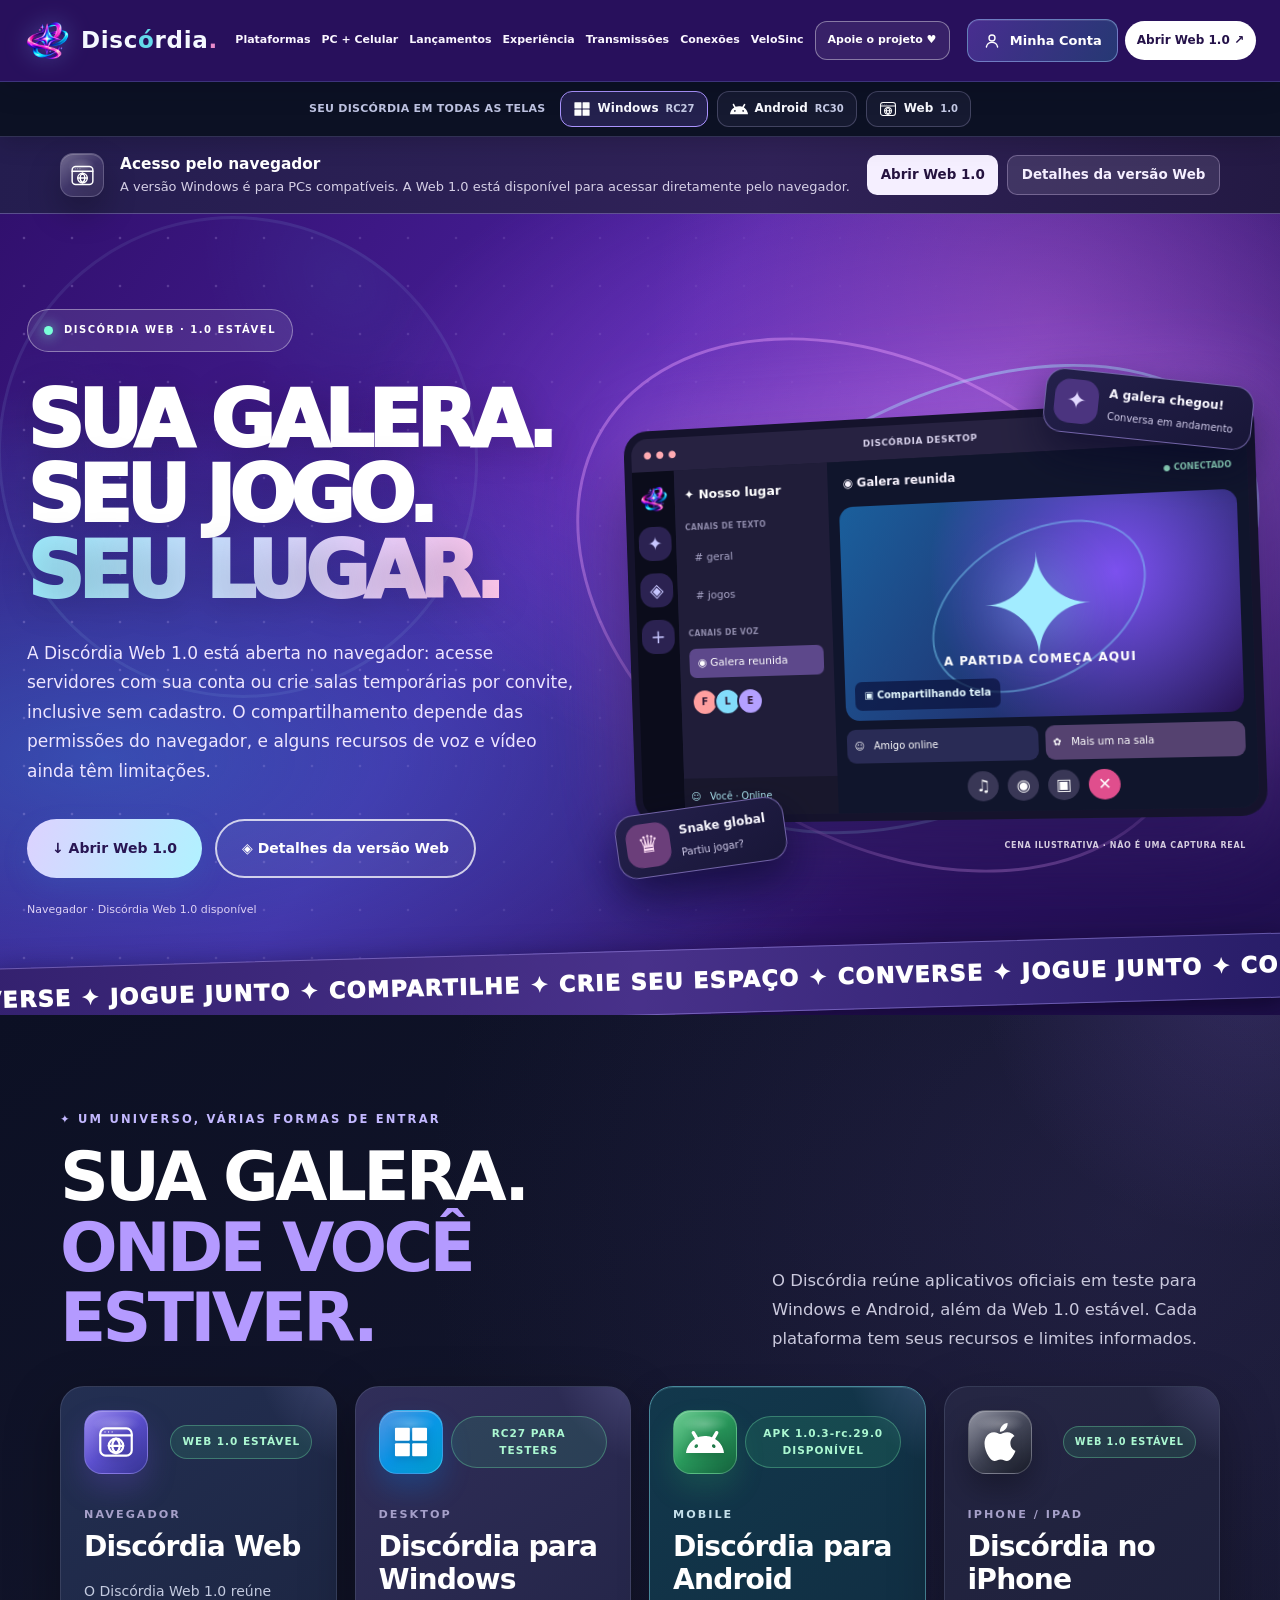
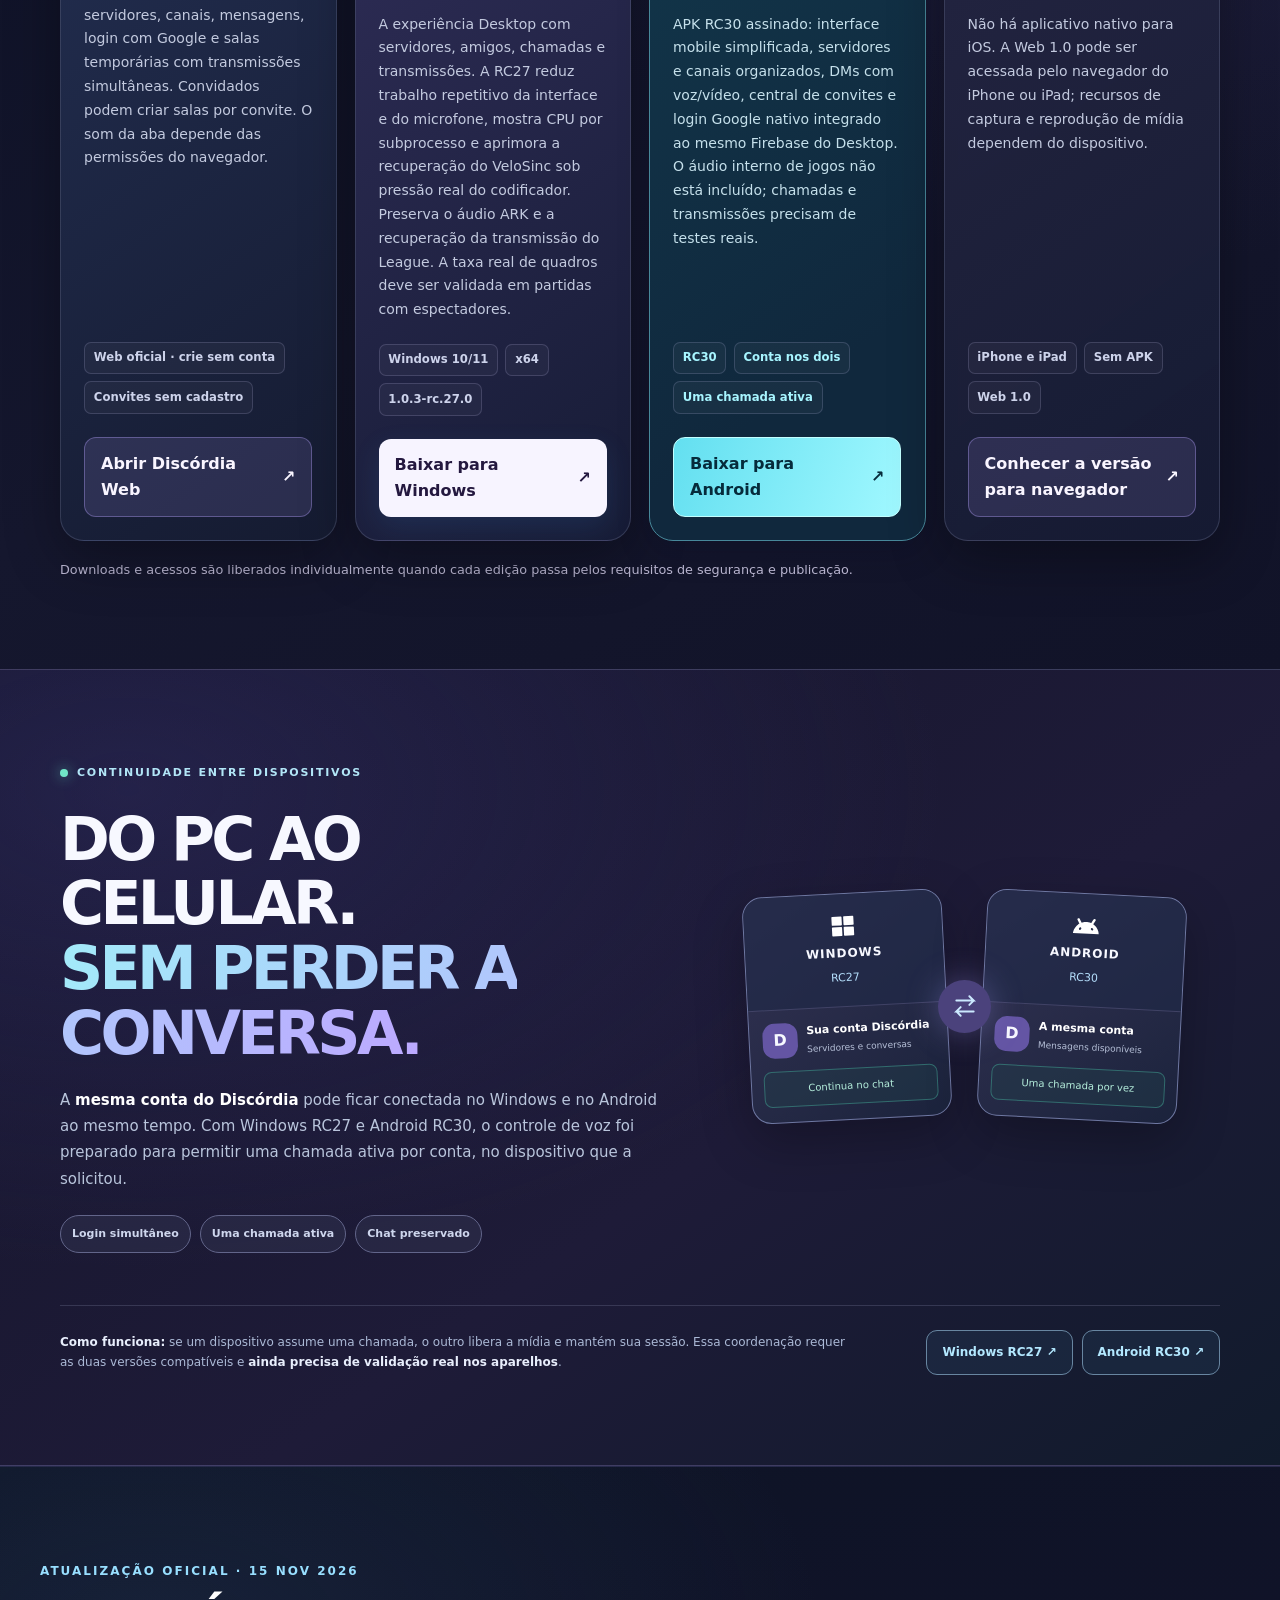
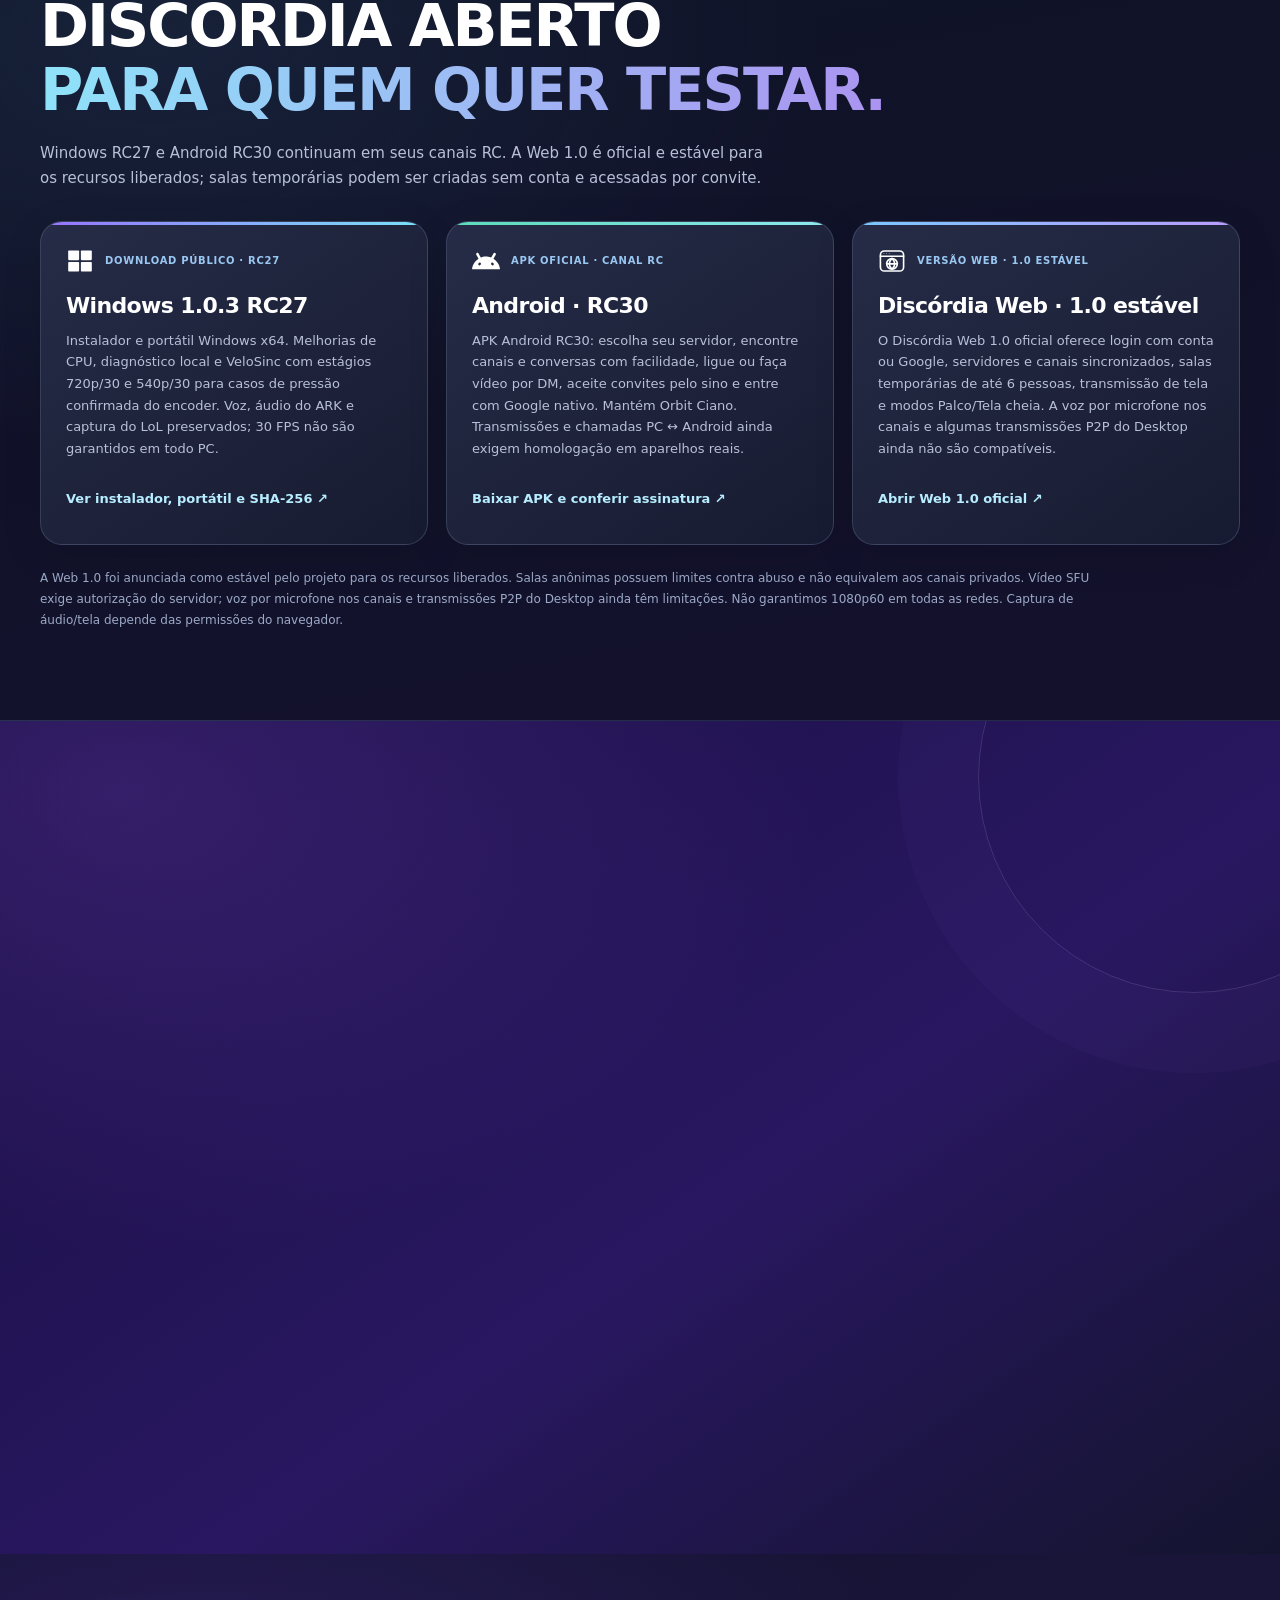
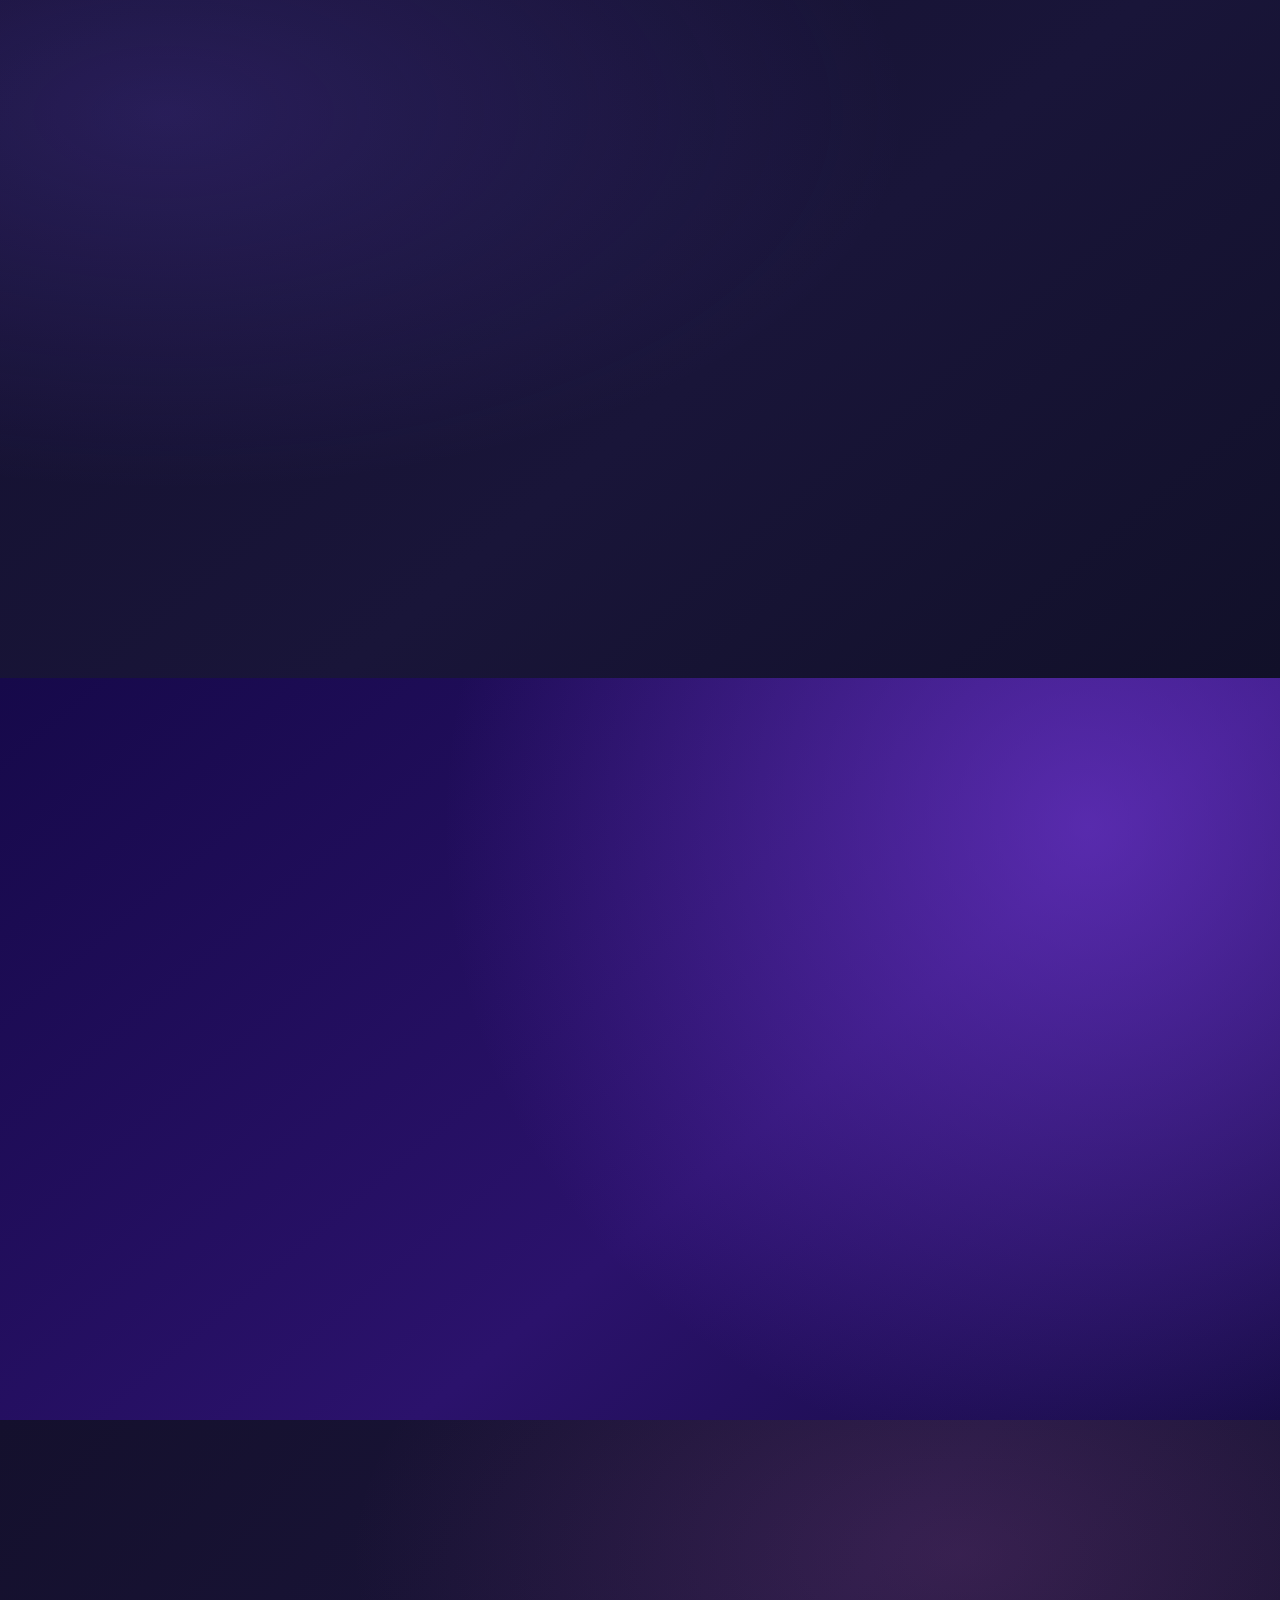
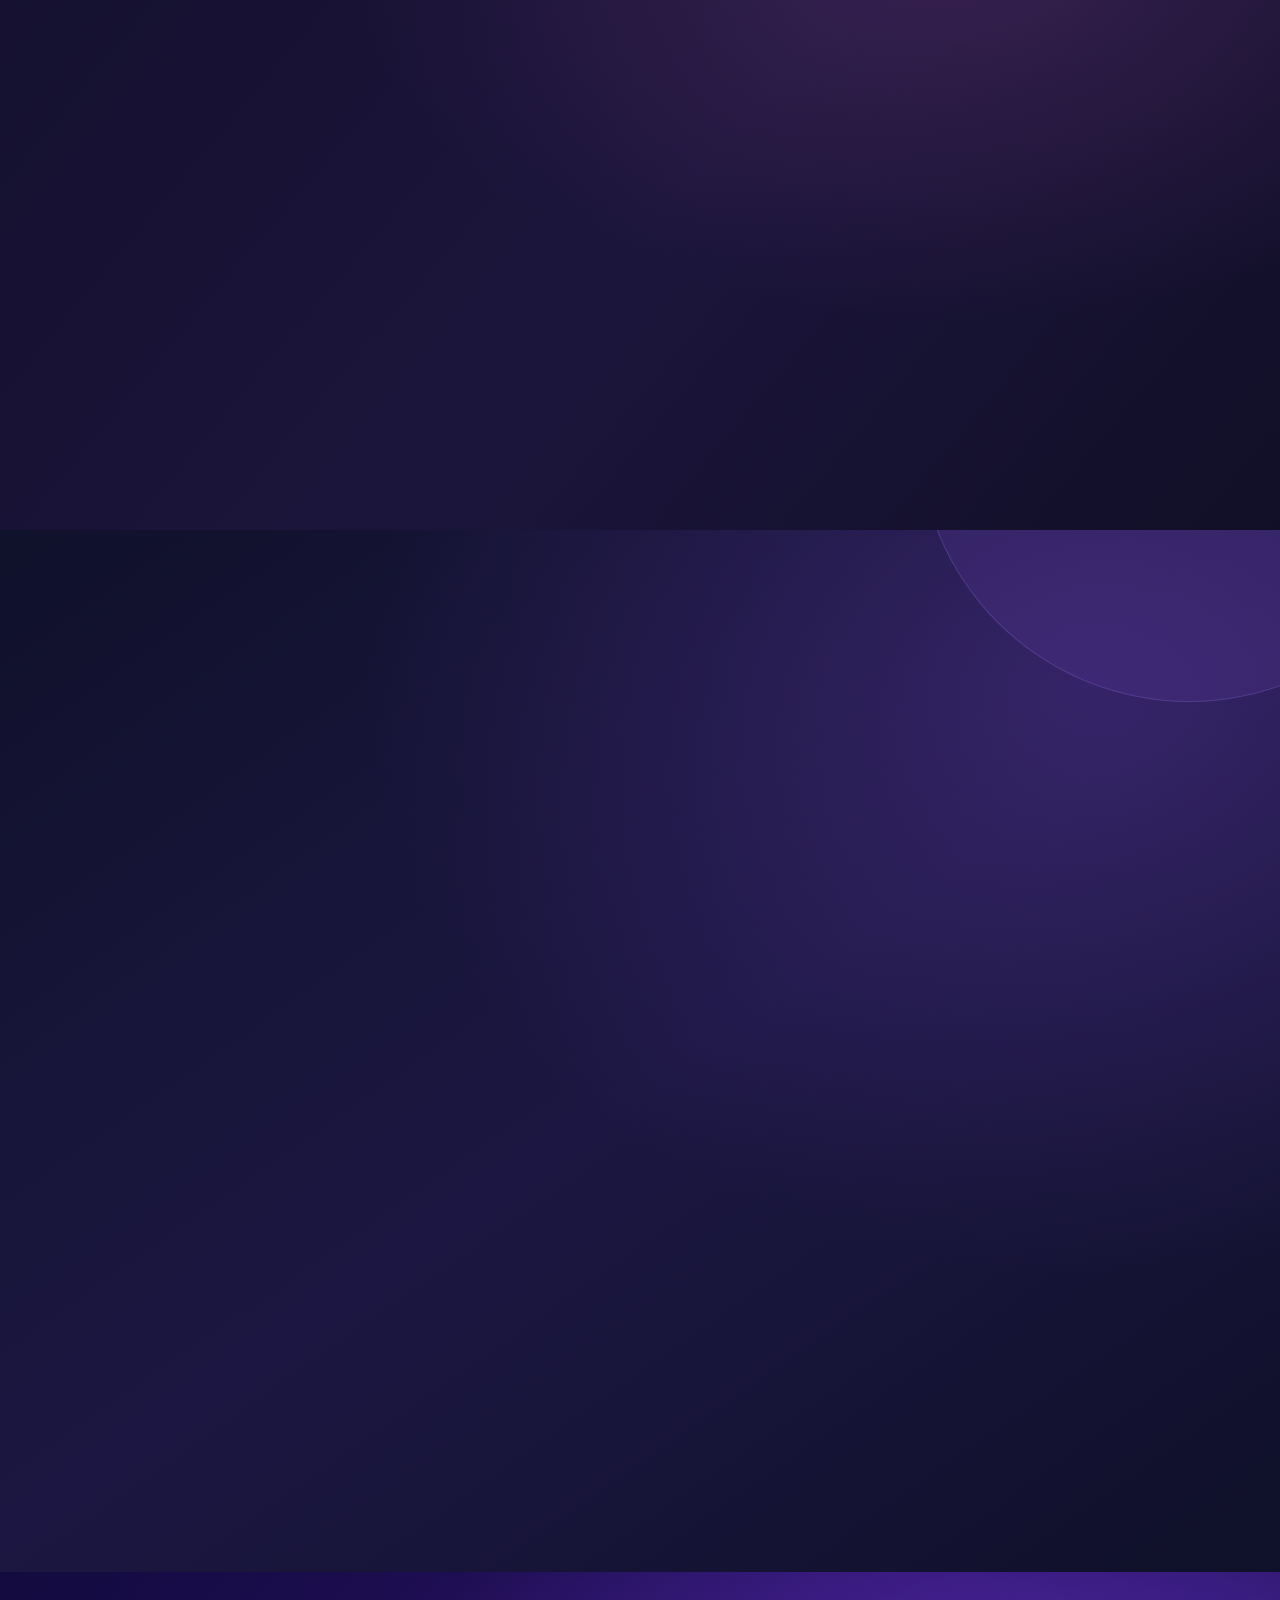
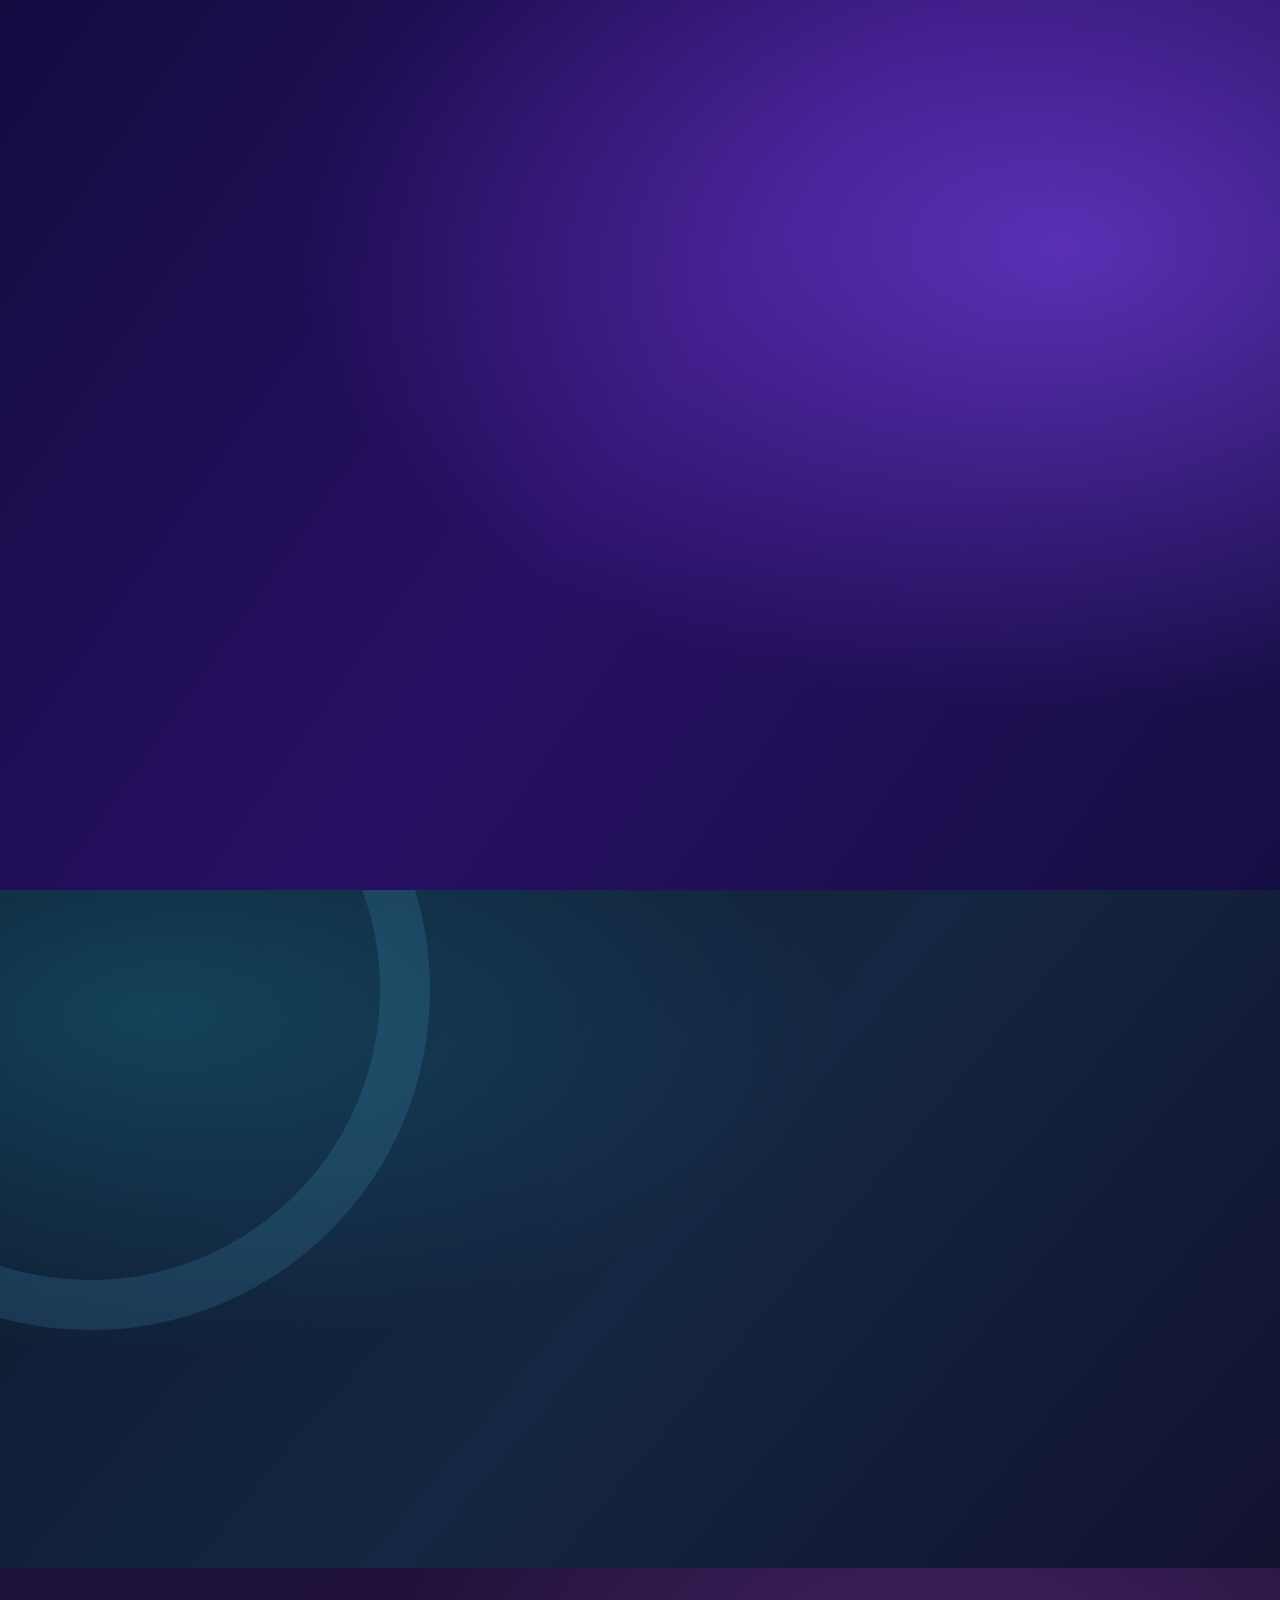
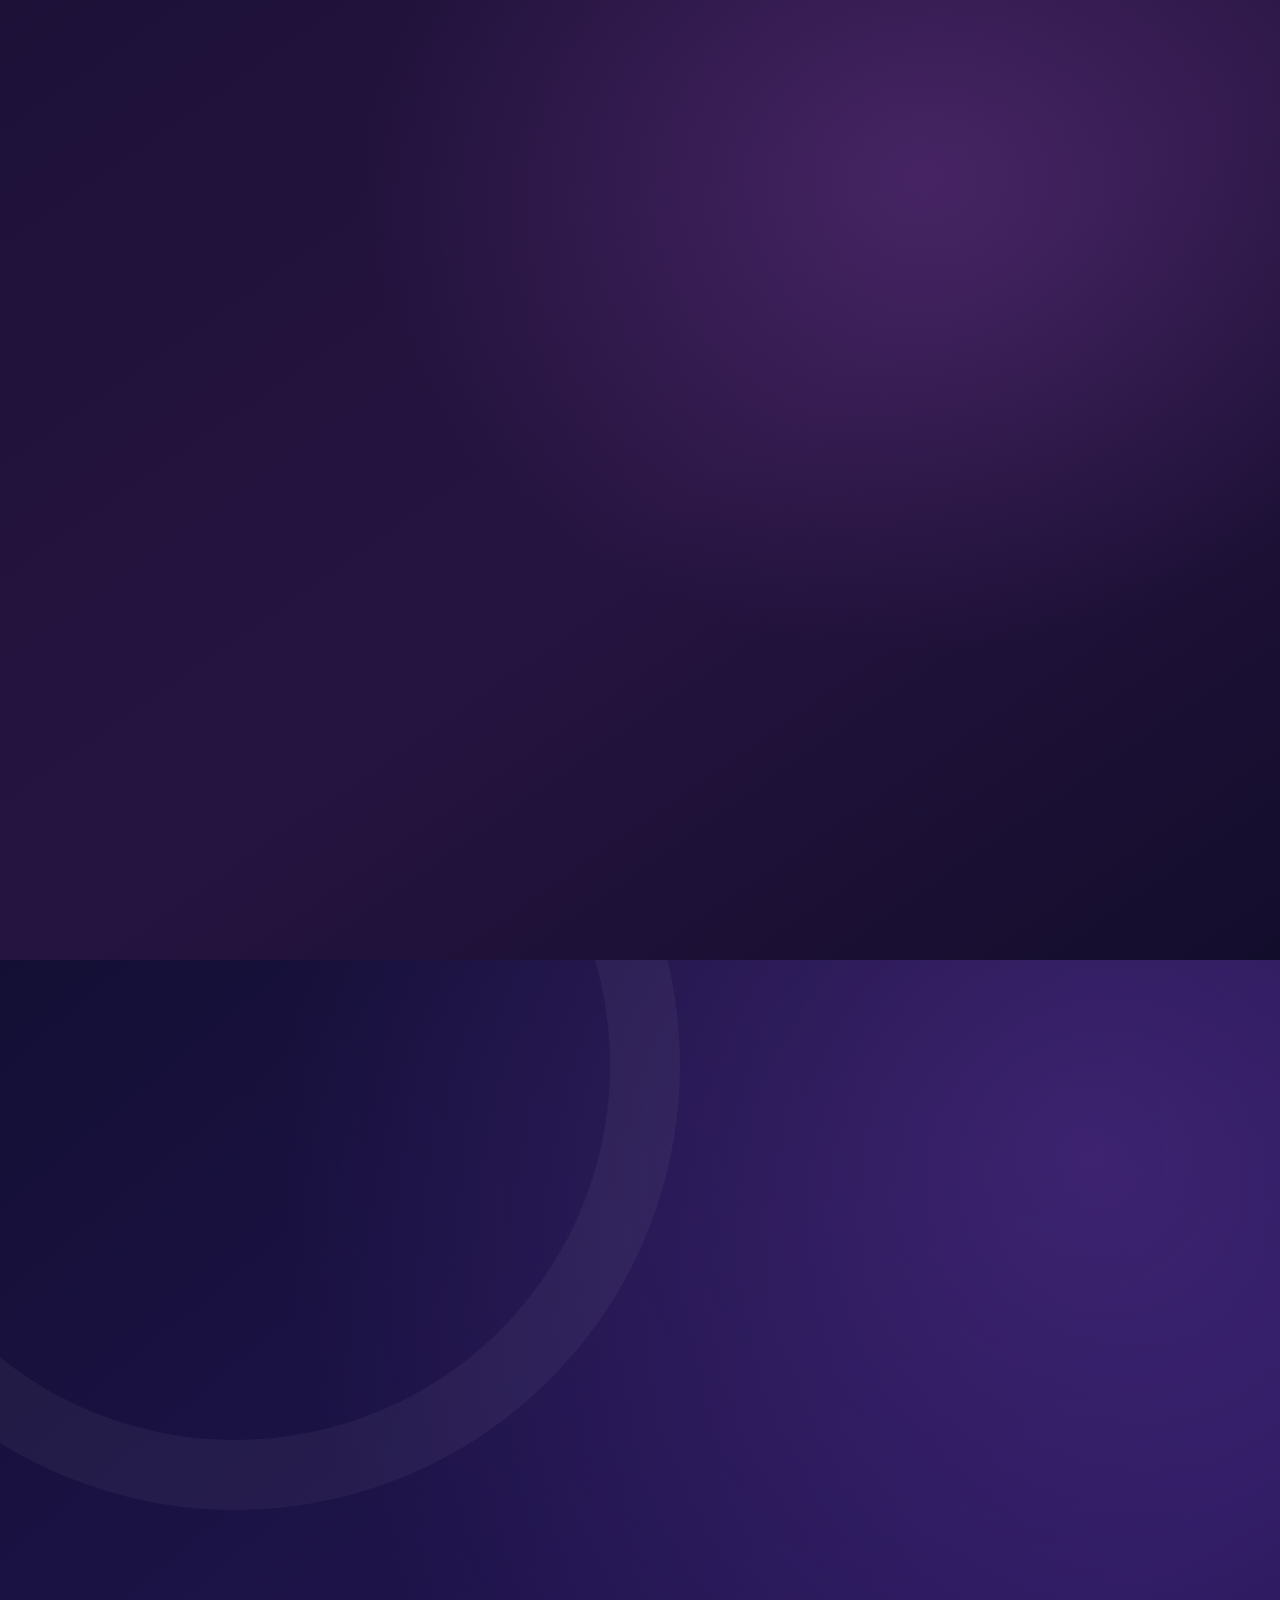
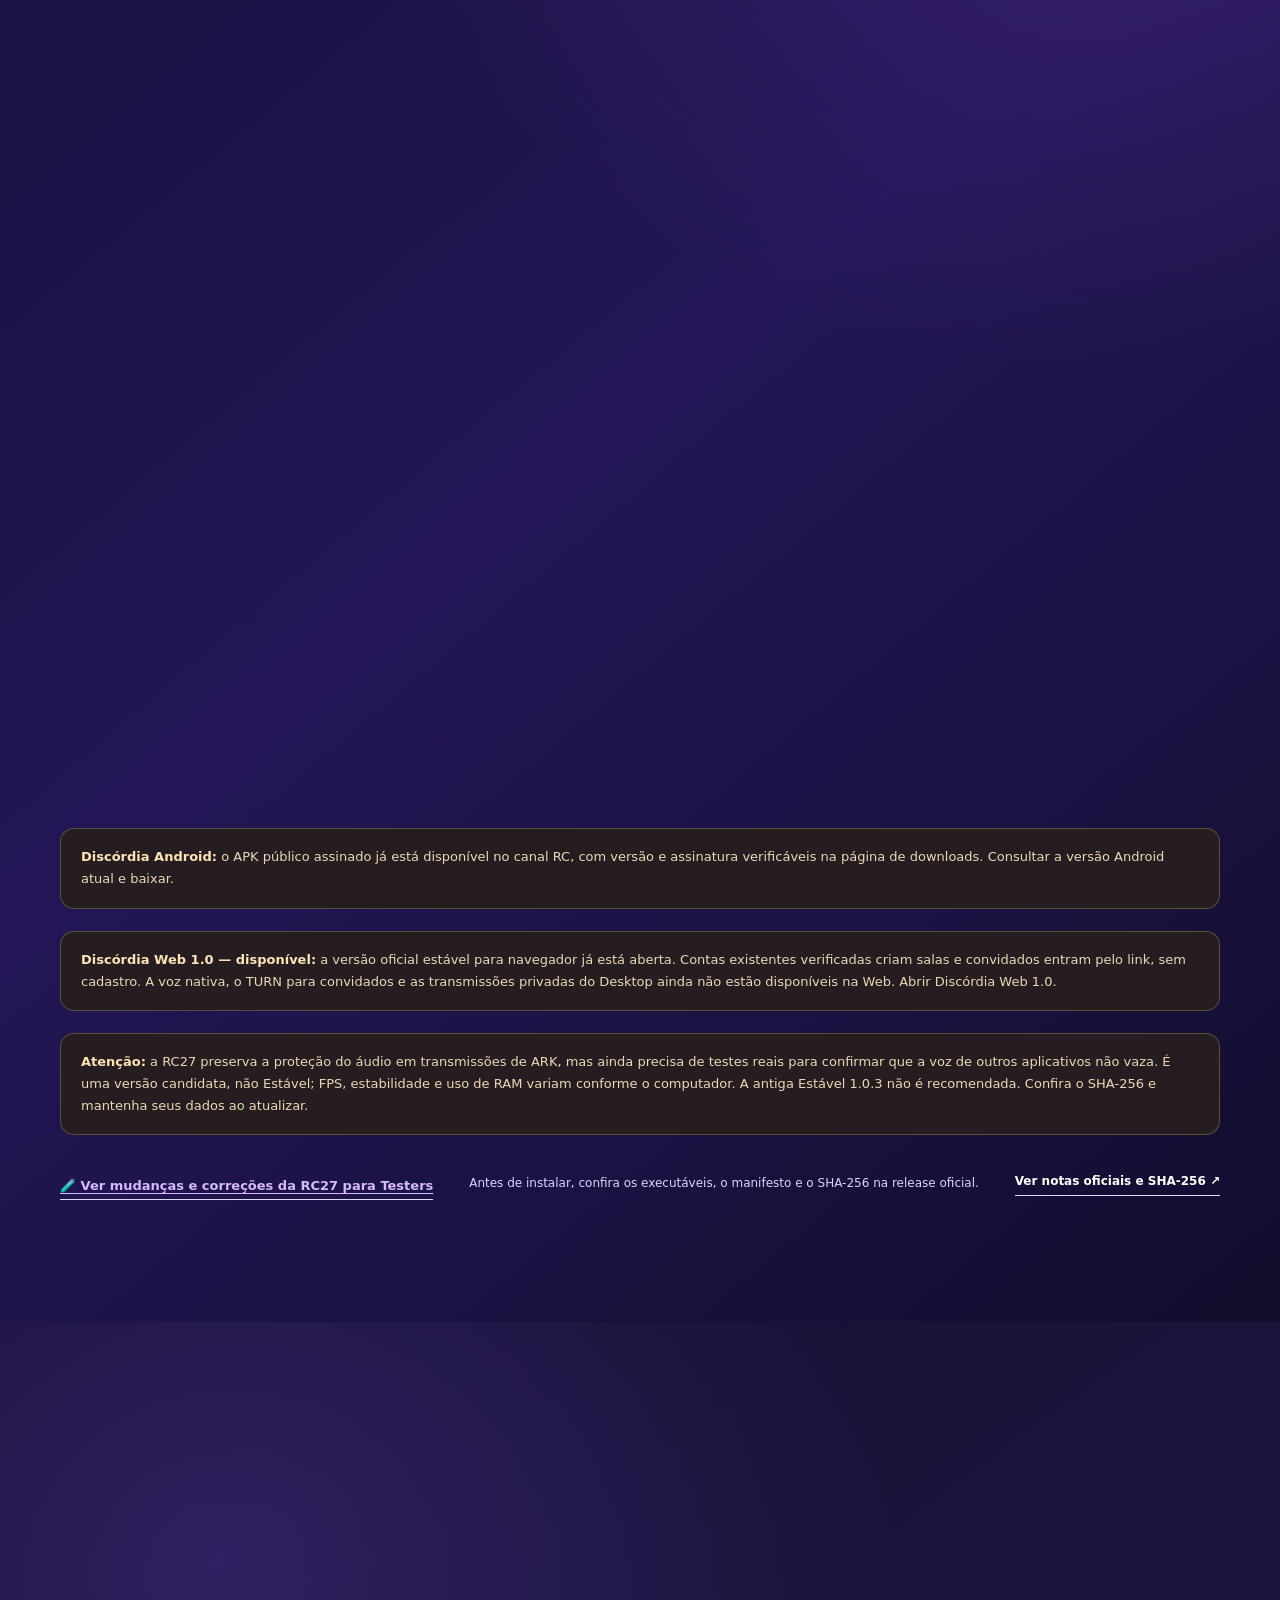
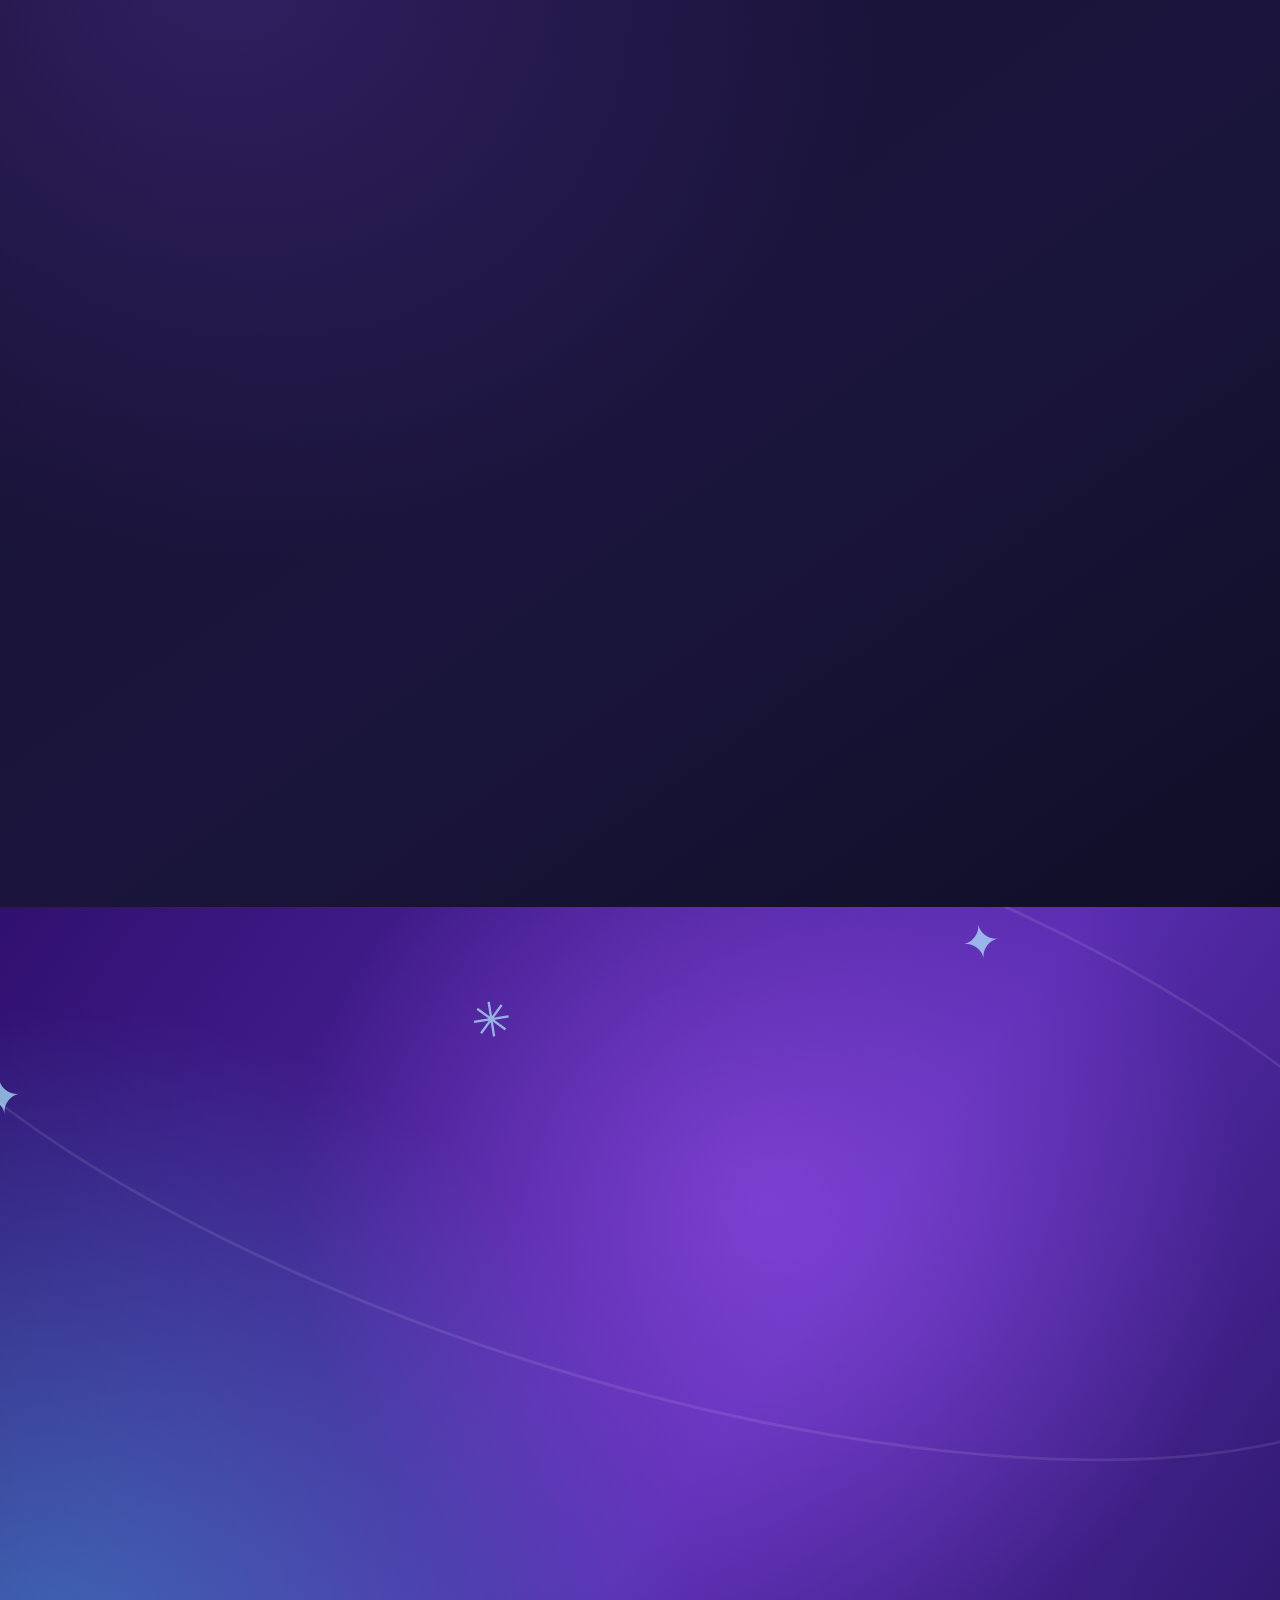
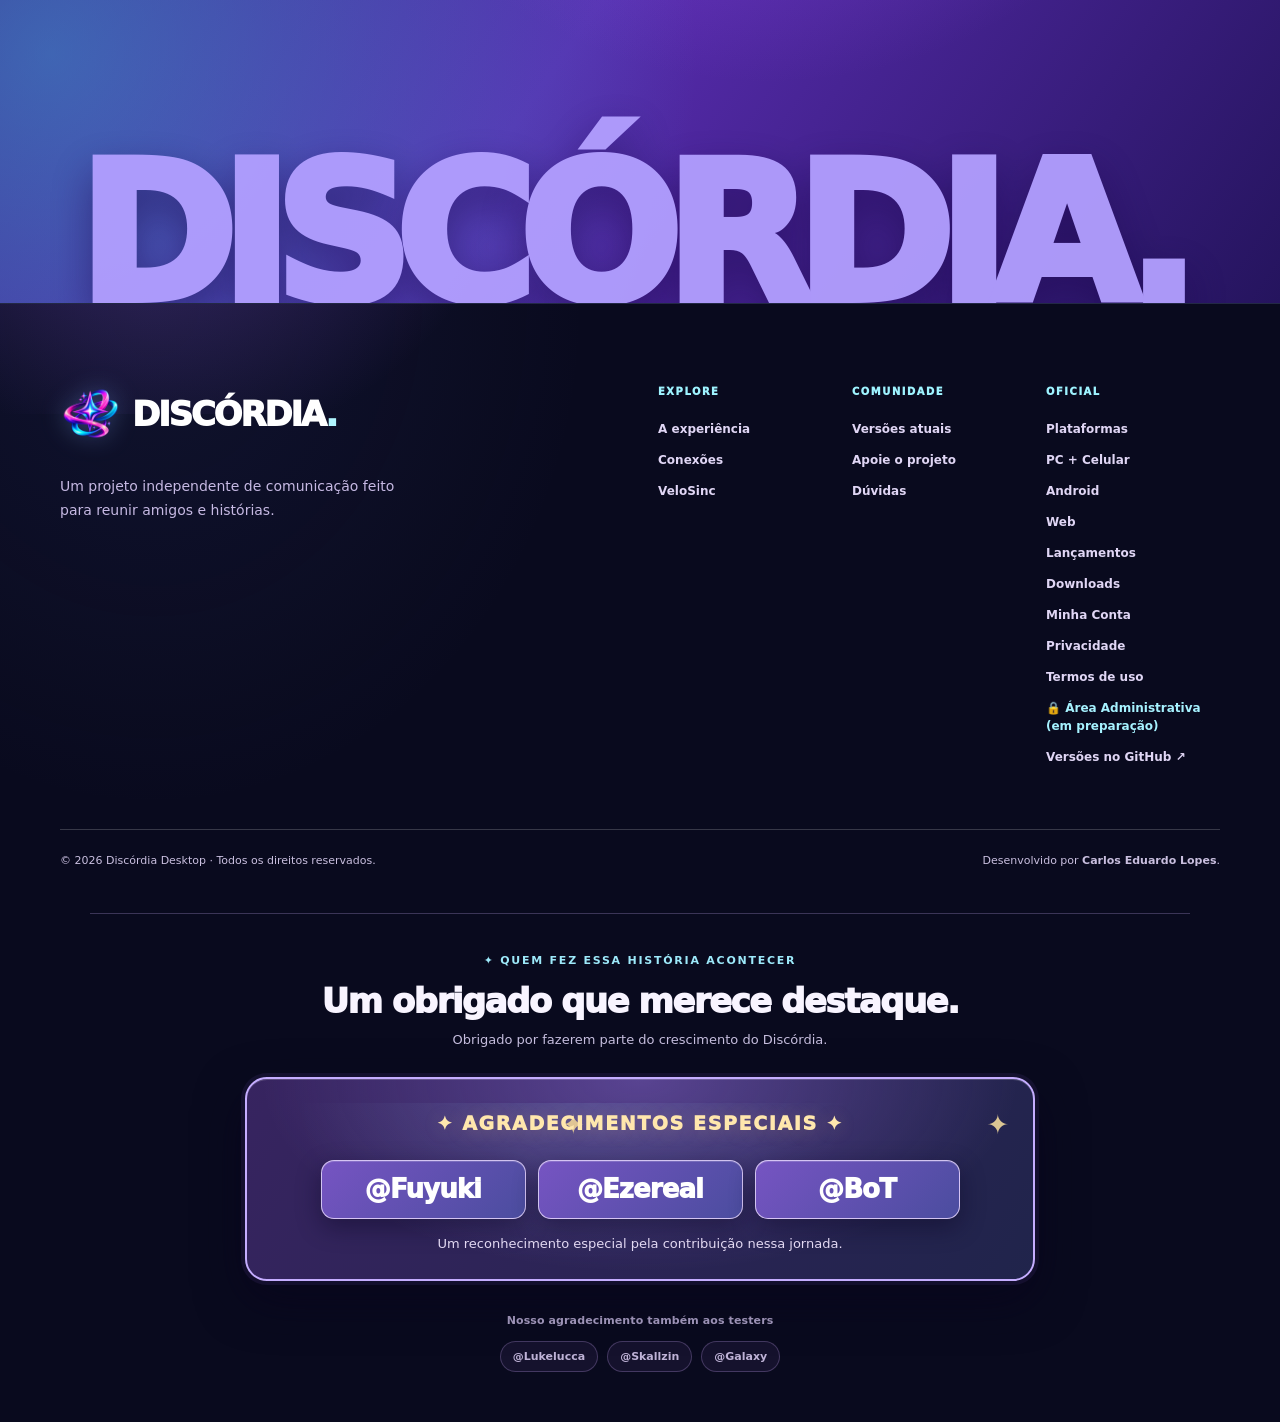
==== commit a2ee3430: "site(android rc30): prepare intuitive mobile and Google sign-in content for signed release index.htm" ====
--- a/index.html
+++ b/index.html
@@ -4,7 +4,7 @@
 <meta charset="utf-8">
 <meta name="viewport" content="width=device-width,initial-scale=1">
 <meta name="theme-color" content="#0b0d19">
-<meta name="description" content="Discórdia para Windows RC27, Android RC29 e Web 1.0 estável. Acesse servidores, salas e transmissões no navegador ou baixe os aplicativos oficiais.">
+<meta name="description" content="Discórdia para Windows RC27, Android RC30 e Web 1.0 estável. Acesse servidores, salas e transmissões no navegador ou baixe os aplicativos oficiais.">
 <meta property="og:title" content="Discórdia Desktop — Seus amigos. Seu universo.">
 <meta property="og:description" content="RC27 Windows Testers: Salas no Desktop, ícones reais de jogos, palco, voz e cache offline.">
 <meta property="og:type" content="website">
@@ -73,7 +73,7 @@
  <div class="disc-cross-platform-inner">
   <span class="disc-cross-platform-lead">SEU DISCÓRDIA EM TODAS AS TELAS</span>
   <a class="disc-cross-platform-link" href="#downloads" aria-current="page" title="Discórdia Desktop RC27 para Windows"><img src="./platform-icons/windows.svg" alt="" width="18" height="18">Windows <small>RC27</small></a>
-  <a class="disc-cross-platform-link" href="./android/" title="Discórdia Android: APK oficial disponível"><img src="./platform-icons/android.svg" alt="" width="18" height="18">Android <small>RC29</small></a>
+  <a class="disc-cross-platform-link" href="./android/" title="Discórdia Android: APK oficial disponível"><img src="./platform-icons/android.svg" alt="" width="18" height="18">Android <small>RC30</small></a>
   <a class="disc-cross-platform-link" href="./web/" title="Discórdia Web pública disponível"><img src="./platform-icons/web.svg" alt="" width="18" height="18">Web <small>1.0</small></a>
  </div>
 </nav>
@@ -136,8 +136,8 @@
    <article class="dp-card dp-android">
     <div class="dp-card-top"><span class="dp-symbol dp-brand-icon dp-brand-icon--android" aria-hidden="true"><img src="./platform-icons/android.svg" alt="" width="38" height="38" loading="lazy"></span><span class="dp-status dp-status-live" id="dp-android-status" role="status" aria-live="polite">APK PUBLICADO</span></div>
     <p class="dp-overline">MOBILE</p><h3>Discórdia para Android</h3>
-    <p>APK RC29 assinado: Central de convites com botão de aceitar ou recusar pedidos de servidores e amizades, sino com contador e recuperação de entrada pendente. Mantém quatro abas, DMs, chamadas e transmissões. O áudio interno de jogos não está incluído; chamadas e transmissões precisam de testes reais.</p>
-    <div class="dp-tags"><span>RC29</span><span>Conta nos dois</span><span>Uma chamada ativa</span></div>
+    <p>APK RC30 assinado: interface mobile simplificada, servidores e canais organizados, DMs com voz/vídeo, central de convites e login Google nativo integrado ao mesmo Firebase do Desktop. O áudio interno de jogos não está incluído; chamadas e transmissões precisam de testes reais.</p>
+    <div class="dp-tags"><span>RC30</span><span>Conta nos dois</span><span>Uma chamada ativa</span></div>
     <a class="dp-cta dp-cta-secondary" href="./android/">Baixar para Android <span aria-hidden="true">↗</span></a>
    </article>
    <article class="dp-card dp-iphone">
@@ -164,10 +164,10 @@
   <div class="sx-cross-heading">
    <span class="sx-eyebrow"><i aria-hidden="true"></i> CONTINUIDADE ENTRE DISPOSITIVOS</span>
    <h2 id="sx-cross-title">DO PC AO CELULAR.<br><em>SEM PERDER A CONVERSA.</em></h2>
-   <p>A <strong>mesma conta do Discórdia</strong> pode ficar conectada no Windows e no Android ao mesmo tempo. Com Windows RC27 e Android RC29, o controle de voz foi preparado para permitir uma chamada ativa por conta, no dispositivo que a solicitou.</p>
+   <p>A <strong>mesma conta do Discórdia</strong> pode ficar conectada no Windows e no Android ao mesmo tempo. Com Windows RC27 e Android RC30, o controle de voz foi preparado para permitir uma chamada ativa por conta, no dispositivo que a solicitou.</p>
    <div class="sx-cross-tags"><span>Login simultâneo</span><span>Uma chamada ativa</span><span>Chat preservado</span></div>
   </div>
-  <div class="sx-cross-visual" aria-label="Windows RC27 e Android RC29 conectados com a mesma conta">
+  <div class="sx-cross-visual" aria-label="Windows RC27 e Android RC30 conectados com a mesma conta">
    <div class="sx-device sx-device-pc">
     <div class="sx-device-top"><img src="./platform-icons/windows.svg" alt="" width="26" height="26"><strong>WINDOWS</strong><small>RC27</small></div>
     <div class="sx-device-inside"><span class="sx-device-avatar">D</span><div><strong>Sua conta Discórdia</strong><small>Servidores e conversas</small></div></div>
@@ -175,7 +175,7 @@
    </div>
    <span class="sx-sync-orbit" aria-hidden="true"><svg viewBox="0 0 24 24" width="26" height="26" fill="none" stroke="currentColor" stroke-width="1.8" stroke-linecap="round"><path d="M4 7h16l-4-4m4 4-4 4M20 17H4l4-4m-4 4 4 4"/></svg></span>
    <div class="sx-device sx-device-mobile">
-    <div class="sx-device-top"><img src="./platform-icons/android.svg" alt="" width="26" height="26"><strong>ANDROID</strong><small>RC29</small></div>
+    <div class="sx-device-top"><img src="./platform-icons/android.svg" alt="" width="26" height="26"><strong>ANDROID</strong><small>RC30</small></div>
     <div class="sx-device-inside"><span class="sx-device-avatar">D</span><div><strong>A mesma conta</strong><small>Mensagens disponíveis</small></div></div>
     <span class="sx-device-signal">Uma chamada por vez</span>
    </div>
@@ -184,7 +184,7 @@
    <p><strong>Como funciona:</strong> se um dispositivo assume uma chamada, o outro libera a mídia e mantém sua sessão. Essa coordenação requer as duas versões compatíveis e <strong>ainda precisa de validação real nos aparelhos</strong>.</p>
    <div class="sx-cross-links">
     <a href="https://github.com/magaskye/discordia/releases/tag/v1.0.3-rc.27.0" target="_blank" rel="noopener noreferrer">Windows RC27 ↗</a>
-    <a href="./android/">Android RC29 ↗</a>
+    <a href="./android/">Android RC30 ↗</a>
    </div>
   </div>
  </div>
@@ -194,7 +194,7 @@
   <div class="dl-public-heading">
    <span class="dl-public-eyebrow">ATUALIZAÇÃO OFICIAL · 15 NOV 2026</span>
    <h2 id="dl-public-release-title">DISCÓRDIA ABERTO<br><em>PARA QUEM QUER TESTAR.</em></h2>
-   <p>Windows RC27 e Android RC29 continuam em seus canais RC. A Web 1.0 é oficial e estável para os recursos liberados; salas temporárias podem ser criadas sem conta e acessadas por convite.</p>
+   <p>Windows RC27 e Android RC30 continuam em seus canais RC. A Web 1.0 é oficial e estável para os recursos liberados; salas temporárias podem ser criadas sem conta e acessadas por convite.</p>
   </div>
   <div class="dl-public-grid">
    <article class="dl-public-card">
@@ -204,8 +204,8 @@
    </article>
    <article class="dl-public-card">
     <div class="dl-public-card-top"><img src="./platform-icons/android.svg" width="28" height="28" alt=""><span>APK OFICIAL · CANAL RC</span></div>
-    <h3>Android · RC29</h3>
-    <p>APK Android RC29: aceite convites de servidores e solicitações de amizade com um toque na Central de convites, agora com sino e contador. Mantém o visual Orbit Ciano e as chamadas por DM. A tela do Android pode ser compartilhada com permissão explícita, ainda experimental e sem áudio interno; transmissões PC ↔ Android requerem homologação em dispositivos.</p>
+    <h3>Android · RC30</h3>
+    <p>APK Android RC30: escolha seu servidor, encontre canais e conversas com facilidade, ligue ou faça vídeo por DM, aceite convites pelo sino e entre com Google nativo. Mantém Orbit Ciano. Transmissões e chamadas PC ↔ Android ainda exigem homologação em aparelhos reais.</p>
     <a href="./android/">Baixar APK e conferir assinatura ↗</a>
    </article>
    <article class="dl-public-card dl-public-card-preview">
@@ -228,7 +228,7 @@
     <div class="rc17-highlights-grid">
       <article class="rc17-highlight"><span class="rc17-highlight-icon" aria-hidden="true">▣</span><span class="rc17-highlight-tag">01 / WINDOWS · RC27</span><h3>VeloSinc · prioridade de 30 FPS</h3><p>Quando a CPU limita a codificação, a RC27 reduz pixels antes de sacrificar a fluidez e evita oscilações bruscas.</p><small>Jogos com anticheat e tela cheia exclusiva podem limitar a captura. Validar em PCs reais.</small></article>
       <article class="rc17-highlight"><span class="rc17-highlight-icon" aria-hidden="true">⚡</span><span class="rc17-highlight-tag">02 / JOGOS E VELOSINC</span><h3>Ícones reais. Vídeo adaptativo.</h3><p>Identidade de jogos unificada, ícones quadrados com cache offline e recuperação de transmissões por espectador; VeloSinc monitora qualidade e gargalos.</p><small>FPS e qualidade dependem da GPU, rede, dispositivo e fonte de captura.</small></article>
-      <article class="rc17-highlight"><span class="rc17-highlight-icon" aria-hidden="true">◉</span><span class="rc17-highlight-tag">03 / ANDROID · RC29</span><h3>Convites e amizades no Android</h3><p>Sino com contador, aceite ou recusa de convites para servidores e pedidos de amizade, opção Concluir entrada e as quatro abas familiares preservadas.</p><small>Áudio interno de jogos não incluído; vídeo PC ↔ Android precisa de testes em celulares reais.</small></article>
+      <article class="rc17-highlight"><span class="rc17-highlight-icon" aria-hidden="true">◉</span><span class="rc17-highlight-tag">03 / ANDROID · RC30</span><h3>Android mais intuitivo + Google</h3><p>Seleção simples de servidores, conversas e canais reorganizados, login Google nativo e convites com aceite direto em quatro abas familiares.</p><small>Áudio interno de jogos não incluído; vídeo PC ↔ Android precisa de testes em celulares reais.</small></article>
       <article class="rc17-highlight"><span class="rc17-highlight-icon" aria-hidden="true">✦</span><span class="rc17-highlight-tag">04 / WEB · 1.0</span><h3>Web estável no navegador</h3><p>Servidores, mensagens, convites, login e salas temporárias sem instalação. Compartilhamento de tela com permissões do navegador.</p><small>Voz em canais e algumas transmissões Desktop não têm paridade completa.</small></article>
     </div>
     <div class="rc17-highlights-bottom"><p><strong>Atualização transparente:</strong> as três plataformas têm ciclos independentes. Os arquivos antigos ficam preservados no GitHub, mas não aparecem como opção principal de instalação.</p><a href="./versoes.html">Ver versões disponíveis ↗</a></div>
@@ -294,7 +294,7 @@
   <div class="container n27-journey-inner">
     <span class="n27-eyebrow">A GENTE CONTINUA CONSTRUINDO</span>
     <h2 id="n27-journey-title">FEITO COM AMIGOS.<br><em>MELHOR A CADA VERSÃO.</em></h2>
-    <p>O Discórdia evoluiu com os testes da comunidade. Hoje você encontra a RC27 para Windows, a RC29 para Android e a Web 1.0. A futura edição Estável 1.1 do Desktop só será anunciada após seus próprios testes de qualidade e segurança.</p>
+    <p>O Discórdia evoluiu com os testes da comunidade. Hoje você encontra a RC27 para Windows, a RC30 para Android e a Web 1.0. A futura edição Estável 1.1 do Desktop só será anunciada após seus próprios testes de qualidade e segurança.</p>
     <div class="n27-journey-tags" aria-label="Áreas de evolução"><span>✦ VOZ E PRESENÇA</span><span>▣ TRANSMISSÕES</span><span>◈ TEMAS .DISCA</span><span>♛ SNAKE GLOBAL</span></div>
     <a class="n27-link" href="./versoes.html">Conhecer o histórico completo de versões ↗</a>
   </div>
@@ -330,11 +330,11 @@
        <small>Pré-lançamento para testers. Se você já utiliza o canal Testers, a RC27 poderá chegar pelo atualizador oficial, respeitando a disponibilidade dos arquivos e as permissões do Windows. A edição portátil avisa quando há nova versão, sem instalar automaticamente. Próxima Estável: 1.1 após homologação.</small>
      </article>
      <article class="n27-download-card is-android" id="android-download-card">
-       <div class="n27-download-card-top"><span>◉ NO SEU CELULAR</span><b>ANDROID · RC29</b></div>
+       <div class="n27-download-card-top"><span>◉ NO SEU CELULAR</span><b>ANDROID · RC30</b></div>
        <div class="n27-download-art" aria-hidden="true"><span>↗</span><strong>ANDROID</strong><i>◉</i></div>
-       <h3>Discórdia para Android</h3><p>APK RC29 assinado com Central de convites, aceitar/recusar amizades e servidores, DMs, videochamadas e salas ao vivo. Sem áudio interno de jogos.</p>
-       <strong class="download-version">v1.0.3-rc.29.0 · Android · APK</strong>
-       <div class="download-actions"><a class="btn primary" href="./android/">Baixar APK oficial ↗</a><a class="secondary-link" href="https://github.com/magaskye/discordia/releases/tag/android-v1.0.3-rc.29.0" target="_blank" rel="noopener noreferrer">Ver assinatura e SHA-256 ↗</a></div>
+       <h3>Discórdia para Android</h3><p>APK RC30 assinado com Central de convites, aceitar/recusar amizades e servidores, DMs, videochamadas e salas ao vivo. Sem áudio interno de jogos.</p>
+       <strong class="download-version">v1.0.3-rc.30.0 · Android · APK</strong>
+       <div class="download-actions"><a class="btn primary" href="./android/">Baixar APK oficial ↗</a><a class="secondary-link" href="https://github.com/magaskye/discordia/releases/tag/android-v1.0.3-rc.30.0" target="_blank" rel="noopener noreferrer">Ver assinatura e SHA-256 ↗</a></div>
        <small>Publicado no canal de testes Android. O APK não funciona no iPhone; use a versão Web para iOS.</small>
      </article>
      <article class="n27-download-card is-web" id="web-download-card">
